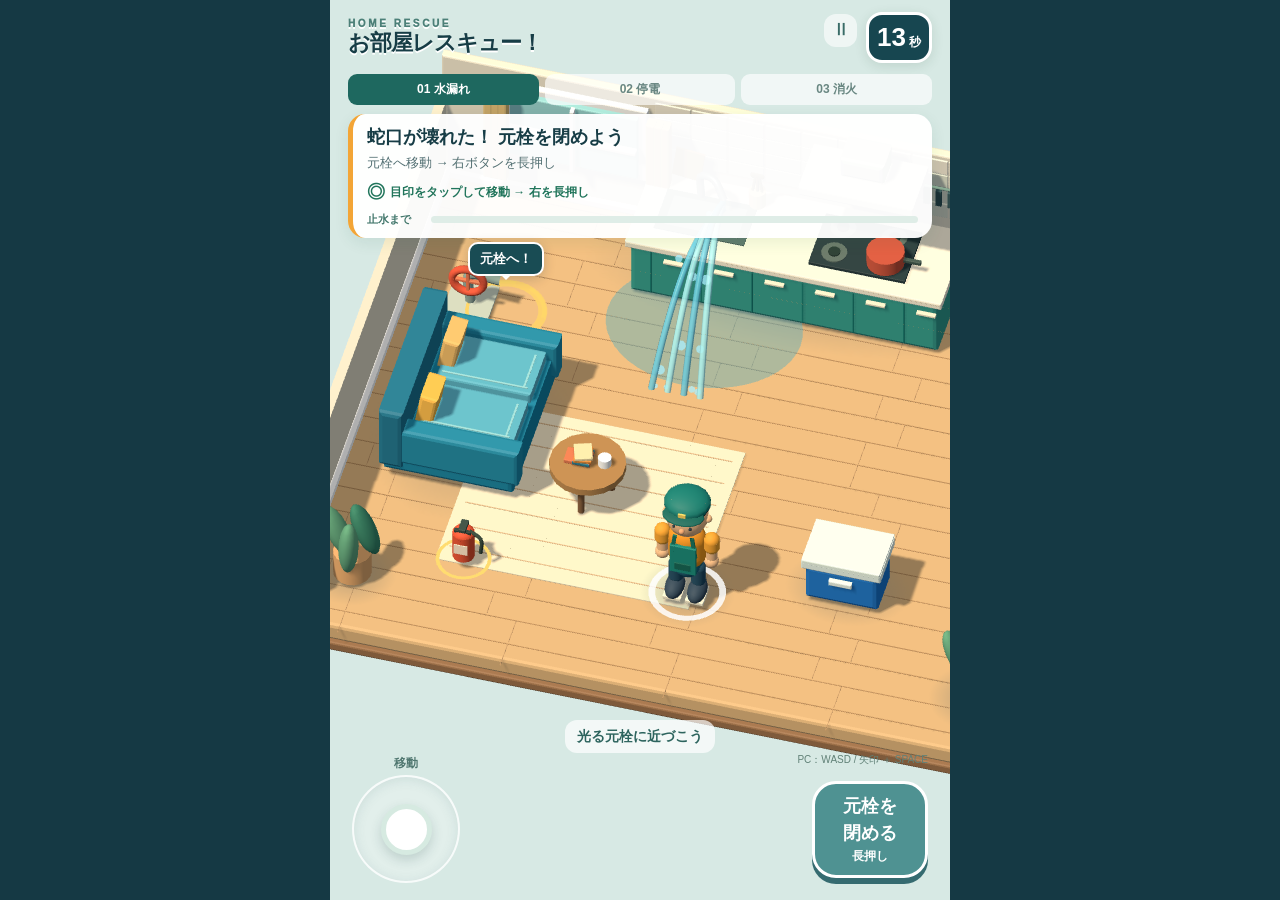
==== game.html @ 7a74c9ae "Rebuild home rescue playable as a product landing page with opt-in game" ====
<!doctype html><html lang="ja"><head><meta charset="utf-8"><meta name="viewport" content="width=device-width,initial-scale=1,viewport-fit=cover"><title>お部屋レスキュー！｜3D Playable</title><style>
*{box-sizing:border-box;-webkit-tap-highlight-color:transparent}html,body{margin:0;width:100%;height:100%;overflow:hidden;overscroll-behavior:none;background:#153944;font-family:"Hiragino Kaku Gothic ProN",Meiryo,sans-serif;color:#173d46}button,a{font:inherit}button{cursor:pointer}#app{position:relative;width:100%;max-width:620px;height:100%;height:100dvh;margin:auto;overflow:hidden;background:#d7e9e4;touch-action:none;user-select:none;-webkit-user-select:none;-webkit-touch-callout:none}canvas{width:100%;height:100%;display:block}#hud{position:absolute;top:max(12px,env(safe-area-inset-top));left:18px;right:18px;pointer-events:none}.top{display:flex;justify-content:space-between;align-items:center}.logo{font-size:22px;font-weight:1000;letter-spacing:-1px;line-height:1.2;text-shadow:0 2px #fff}.logo small{display:block;font-size:10px;letter-spacing:2.6px;color:#4c8078}.time{background:#174650;color:white;border:3px solid white;border-radius:16px;min-width:64px;display:flex;align-items:baseline;justify-content:center;padding:7px 8px;box-shadow:0 3px 12px #23452c20;font-size:12px;font-weight:bold}.time b{font-size:26px;margin-right:3px}.time.urgent{background:#d65038;animation:beat .5s infinite alternate}.steps{display:flex;gap:6px;margin-top:11px}.step{flex:1;background:#ffffffa6;border-radius:9px;padding:7px 0;font-size:12px;font-weight:800;text-align:center;color:#698782}.step.active{background:#1e685f;color:#fff}.step.done{background:#9edcbf;color:#145d46}#mission{margin-top:9px;background:#fffffff5;border-radius:17px;padding:11px 14px;box-shadow:0 5px 15px #1a594017;border-left:5px solid #f3a536}#goal{font-size:18px;font-weight:900;line-height:1.4}#detail{font-size:13px;color:#526f72;line-height:1.6;margin-top:3px}.meterline{display:flex;align-items:center;gap:8px;margin-top:6px}.meterline span{font-size:11px;min-width:56px;color:#42776b;font-weight:700}#progress{height:7px;background:#dfede7;flex:1;border-radius:10px;overflow:hidden}#progress i{display:block;width:0;height:100%;background:#46ac80;border-radius:10px}.targetLabel{position:absolute;pointer-events:auto;cursor:pointer;transform:translate(-50%,-100%);border-radius:10px;border:2px solid white;background:#194c54;color:white;font-size:13px;font-weight:bold;padding:6px 10px;box-shadow:0 3px 12px #132c4035;white-space:nowrap}.targetLabel:after{content:'';position:absolute;left:calc(50% - 5px);bottom:-11px;border:5px solid transparent;border-top-color:#fff}#controls{position:absolute;bottom:max(17px,env(safe-area-inset-bottom));left:22px;right:22px;display:flex;align-items:center;justify-content:space-between;gap:15px}#stick{width:108px;height:108px;flex:none;border:2px solid #ffffffbb;border-radius:50%;background:#ffffff45;position:relative;box-shadow:inset 0 2px 12px #49757325;touch-action:none}#stick:before{content:'移動';position:absolute;top:-22px;width:100%;font-size:12px;text-align:center;font-weight:bold;color:#507770}#knob{width:51px;height:51px;border-radius:50%;background:#fff;border:5px solid #d6eae1;box-shadow:0 5px 12px #254a4430;position:absolute;left:calc(50% - 25.5px);top:calc(50% - 25.5px);pointer-events:none}#action{height:97px;width:116px;border-radius:24px;border:3px solid white;background:#ec9637;box-shadow:0 6px 0 #b76c28,0 8px 15px #49736730;color:white;font-weight:900;font-size:18px;line-height:1.5;touch-action:none}#action small{display:block;font-size:12px;font-weight:700}#action.ready{animation:ready 1s infinite alternate}#action.held{background:#cf731e;transform:translateY(4px);box-shadow:0 2px 0 #a75519}#action.waiting{background:#8aa89e;box-shadow:0 6px 0 #68847c;animation:none}#hint{position:absolute;bottom:147px;left:50%;transform:translateX(-50%);white-space:nowrap;font-size:14px;font-weight:800;color:#2d645e;text-align:center;padding:6px 12px;border-radius:12px;background:#ffffffb0;pointer-events:none}#pause{position:absolute;top:max(14px,env(safe-area-inset-top));right:93px;border:0;border-radius:12px;background:#ffffff99;width:33px;height:33px;color:#396c67;font-weight:bold;font-size:16px}#intro{position:absolute;inset:0;background:linear-gradient(#e6f1e560,#e6f1e570);display:flex;align-items:center;justify-content:center;pointer-events:none;z-index:4}#intro .card{padding:25px 24px 20px;max-width:370px;width:calc(100% - 44px);border:3px solid white;border-radius:30px;background:#fffffff0;box-shadow:0 16px 50px #28513c35;text-align:center}.eyebrow{font-size:11px;letter-spacing:2px;font-weight:900;color:#548c7b}h1{font-size:39px;letter-spacing:-2px;line-height:1.25;color:#195d5a;margin:8px 0 15px;text-shadow:2px 3px #d4eadb}h1 em{font-style:normal;color:#e39033}.introText{font-size:16px;line-height:1.8;margin:0}.count{display:inline-grid;place-content:center;font-size:26px;font-weight:900;background:#e8a241;border:3px solid #ffe7b0;border-radius:50%;width:51px;height:51px;color:white;margin:15px 0 6px}#intro small{display:block;font-size:12px;color:#6b817b}.flash{position:absolute;inset:0;background:#fff;opacity:0;pointer-events:none;z-index:2}#toast{position:absolute;left:50%;top:48%;transform:translate(-50%,-50%);background:white;color:#207459;border:2px solid #d1ecdf;font-size:20px;font-weight:900;white-space:nowrap;border-radius:17px;padding:12px 20px;box-shadow:0 8px 30px #214b3d33;opacity:0;pointer-events:none;z-index:3}#resolved{position:absolute;inset:0;display:none;align-items:center;justify-content:center;pointer-events:none;z-index:3}#resolved .panel{background:#fffffff2;box-shadow:0 12px 40px #153d4430;border-radius:24px;text-align:center;padding:20px 25px;width:calc(100% - 52px);max-width:390px}#resolved b{display:block;font-size:28px;color:#23835f}#resolved p{font-size:16px;margin:8px 0 0;line-height:1.8;color:#536971}.stamp{display:inline-grid;place-content:center;width:48px;height:48px;border-radius:50%;background:#d4f0de;color:#23835f;font-size:30px;font-weight:900;margin-bottom:7px}#end{position:absolute;inset:0;background:#e7f0e8ed;backdrop-filter:blur(5px);z-index:6;display:none;align-items:center;justify-content:center;flex-direction:column;padding:22px;gap:11px;text-align:center}#end h2{font-size:clamp(25px,7vw,34px);margin:0;line-height:1.45;letter-spacing:-1px}#result{font-size:14px;color:#397660;font-weight:bold}.damageRow{display:flex;gap:6px;width:100%;max-width:410px}.damageRow span{flex:1;background:#ffffffaf;border-radius:12px;padding:9px 3px;font-size:12px;line-height:1.7;color:#60665c}.damageRow b{font-size:14px;display:block;color:#465c55}.product{background:#fff;border-radius:24px;padding:18px;width:100%;max-width:410px;box-shadow:0 8px 24px #1c544714}.name{font-weight:900;font-size:21px}.price{font-size:14px;margin:7px 0 12px}.price strong{font-size:33px;letter-spacing:-1px;color:#287a57}.primary{display:block;width:100%;text-decoration:none;color:white;background:#e99230;border:0;border-radius:13px;padding:14px 5px;font-size:17px;font-weight:900;box-shadow:0 5px 0 #be6c21}.fine{font-size:11px;line-height:1.65;margin:0;color:#5e746e;max-width:410px}.secondary{border:0;background:none;color:#496f66;font-size:14px;text-decoration:underline;padding:9px}#pauseLayer{display:none;position:absolute;inset:0;z-index:9;background:#173f4888;align-items:center;justify-content:center}#resume{width:240px}#error{display:none;position:absolute;inset:0;background:white;padding:70px 25px;z-index:20;text-align:center}#caption{position:absolute;bottom:133px;right:22px;font-size:10px;color:#618177;pointer-events:none} @keyframes ready{to{box-shadow:0 6px 0 #b76c28,0 0 0 7px #f4b94b35}}@keyframes beat{to{transform:scale(1.04)}}@media(max-height:680px){#hud{top:9px;left:14px;right:14px}.logo{font-size:19px}.time{padding:4px 7px}.time b{font-size:23px}.steps{margin-top:7px}.step{padding:5px 0}#mission{margin-top:6px;padding:8px 10px}#goal{font-size:16px}#detail{font-size:12px}#controls{bottom:12px;left:18px;right:18px}#stick{width:85px;height:85px}#action{height:82px;width:104px;font-size:16px}#hint{bottom:113px;font-size:12px}#caption{display:none}#end{gap:7px;padding:15px}.product{padding:13px}#end h2{font-size:25px}.damageRow span{padding:5px 2px}.damageRow b{font-size:12px;white-space:nowrap}.price{margin:3px 0 9px}.fine{font-size:10px}.secondary{padding:6px}}

/* Compact end card using the official LP's original first-view assets. */
#end{padding:clamp(12px,2.2vh,22px) 18px;gap:8px;background:linear-gradient(155deg,#e8f3e9f7,#fff9edfa);backdrop-filter:blur(8px)}
#end #result{font-size:12px;letter-spacing:.05em;color:#4e7866}
#end h2{font-size:clamp(25px,3.6vh,32px);line-height:1.32;margin:0;color:#1f5448}
.ctaBridge{font-size:13px;line-height:1.6;color:#58726b;margin:0}
.offerCard{width:100%;max-width:400px;background:white;border:1px solid #eadfc8;border-radius:23px;padding:14px 15px 10px;box-shadow:0 8px 28px #396c4715}
.fvArtwork{display:flex;align-items:center;flex-direction:column;gap:5px;width:100%;background:#fffdf6;border-radius:12px;padding:8px 0 3px}
.fvArtwork img{display:block;object-fit:contain;flex-shrink:0;width:100%;height:auto}
.fvArtwork .fvTitle{max-height:clamp(78px,14vh,118px)}
.fvArtwork .fvPrice{max-height:clamp(122px,24vh,203px)}
.offerBenefits{display:flex;justify-content:center;gap:0;padding:10px 0;font-size:12px;color:#537b66;line-height:1.6}
.offerBenefits span{width:50%;text-align:center;white-space:nowrap}
.offerBenefits span+span{border-left:1px solid #dce7d9}
.offerBenefits strong{display:block;font-size:15px;color:#237248;font-weight:900}
#end #cta{background:#008c43;box-shadow:0 5px 0 #006e35;border-radius:12px;font-size:16px;padding:14px 3px;white-space:nowrap}
#end #cta span{font-size:22px;line-height:0;vertical-align:-1px;margin-left:4px}
.offerAfter{font-size:11px;color:#67816f;margin:10px 0 0}
#end .fine{font-size:10px;line-height:1.55;max-width:400px;text-align:left;margin:0}
#end #replay{font-size:13px;padding:6px 12px;flex-shrink:0}
@media(max-height:680px){#end{gap:5px;padding:10px 14px}#end h2{font-size:24px}.ctaBridge{font-size:12px;line-height:1.5}.offerCard{padding:8px 11px 7px;border-radius:18px}.fvArtwork{padding:3px 0;gap:2px}#end #result{display:none}.fvArtwork .fvTitle{max-height:85px}.fvArtwork .fvPrice{max-height:134px}.offerBenefits{padding:6px 0}.offerBenefits strong{font-size:13px}#end #cta{padding:12px 2px;font-size:15px}.offerAfter{margin-top:8px;font-size:10px}#end #replay{padding:4px 10px}#end .fine{font-size:10px;line-height:1.4}}

/* Playable usability refinement */
#operationGuide{display:flex;align-items:center;gap:5px;margin-top:5px;font-size:12px;font-weight:800;color:#21755b;line-height:1.5}
.guideIcon{display:inline-block;font-size:18px;animation:guideTap 1.1s ease-in-out infinite}
@keyframes guideTap{50%{transform:translateY(3px) scale(.86)}}
#mission[data-stage="1"] #operationGuide{color:#257198}
#toast{top:55px;transform:translateX(-50%);font-size:14px;padding:7px 12px;max-width:calc(100% - 24px);white-space:normal;text-align:center;box-shadow:0 3px 12px #214b3d25}
#hint{max-width:calc(100% - 20px);white-space:normal;width:max-content;line-height:1.5}
#hint.outOfRange{background:#fff0d7;color:#9b4d15;border:2px solid #eaa347}
#hint.hitting{background:#daf7e5;color:#167340;border:2px solid #43bd79}
#action.waiting{background:#4f9292;box-shadow:0 6px 0 #356b70;color:#fff}
#end .fine{font-size:12px;line-height:1.45}
#end #replay{font-size:14px;min-height:36px;padding:7px 12px}
.readablePrice{display:none;color:#167942;padding:5px 0;line-height:1.3}
.readablePrice span{display:block;font-size:12px}.readablePrice strong{display:block;font-size:34px;font-weight:900}.readablePrice small{font-size:18px}
#rotateNotice{display:none;position:absolute;inset:0;z-index:30;background:#edf5ec;flex-direction:column;align-items:center;justify-content:center;gap:12px;text-align:center;padding:20px}
#rotateNotice>span{font-size:48px;color:#228364}#rotateNotice b{font-size:21px}#rotateNotice p{font-size:14px;line-height:1.8;margin:0}
@media(max-height:740px){#end{gap:5px;padding:10px 14px}#end h2{font-size:24px}#end #result{display:none}.fvArtwork .fvPrice{display:none}.readablePrice{display:block}.fvArtwork .fvTitle{max-height:85px}.fvArtwork{padding:0}.offerCard{padding:8px 11px}.offerBenefits{padding:5px 0}.offerAfter{margin-top:8px}#end .fine{font-size:12px;line-height:1.4}}
@media(max-height:600px){#end{gap:4px}#end h2{font-size:22px}.fvArtwork .fvTitle{max-height:66px}.ctaBridge{font-size:12px}.readablePrice{padding:2px 0}.readablePrice strong{font-size:30px}.offerAfter{display:none}#end #replay{min-height:32px;padding:4px 10px}#operationGuide{font-size:11px;margin-top:3px}.guideIcon{font-size:15px}#toast{top:49px}}
</style></head><body><main id="app"><canvas id="scene" aria-label="3Dお部屋レスキューゲーム"></canvas><div id="hud"><div class="top"><div class="logo"><small>HOME RESCUE</small>お部屋レスキュー！</div><div id="timer" class="time"><b id="clock">14</b>秒</div></div><div class="steps"><div class="step active">01 水漏れ</div><div class="step">02 停電</div><div class="step">03 消火</div></div><div id="mission"><div id="goal">蛇口が壊れた！ 元栓を閉めよう</div><div id="detail">光る目印へ移動 → 右ボタンを長押し</div><div id="operationGuide"><span class="guideIcon" aria-hidden="true">◎</span><span id="guideText">目印をタップして移動 → 右を長押し</span></div><div class="meterline"><span id="meterLabel">止水まで</span><div id="progress"><i></i></div></div></div></div><button id="pause" aria-label="一時停止">Ⅱ</button><div class="targetLabel" id="targetLabel">元栓へ！</div><div id="hint">左で移動 ・ 右でアクション</div><div id="controls"><div id="stick" role="application" aria-label="移動スティック"><div id="knob"></div></div><button id="action" aria-label="アクションを長押し"><span id="actionText">元栓を<br>閉める</span><small id="actionSub">長押し</small></button></div><div id="caption">PC：WASD / 矢印 ＋ SPACE</div><div id="intro"><div class="card"><div class="eyebrow">そのトラブル、止められる？</div><h1>お部屋<br><em>レスキュー！</em></h1><p class="introText"><b>左で移動、右でアクション。</b><br>水漏れ・停電・火災を解決！</p><div class="count" id="countdown">3</div><small>自動でスタートします</small></div></div><div class="flash" id="flash"></div><div id="toast" role="status"></div><div id="resolved"><div class="panel"><div class="stamp" id="stamp">✓</div><b id="resolveTitle">水が止まった！</b><p id="resolveDetail">でも、床は水びたし…</p></div></div><div id="end"><div id="result">3つのトラブルを体験！</div><h2>もしものあとも、<br>いつもの暮らしへ。</h2><p class="ctaBridge">トラブルは止めても、損害は残る。<br>家財や賠償への備えを、今のうちに。</p><div class="offerCard"><div class="fvArtwork"><img class="fvTitle" src="[data-uri]" alt="セブン-イレブンオリジナル商品 賃貸ライフの賢い選択 自分サイズの家財保険" width="750" height="304"><img class="fvPrice" src="[data-uri]" alt="保険期間2年で7,000円から。1日あたり約9.6円から。必要な補償額に合わせて選ぶ、自分サイズの家財保険" width="750" height="536"></div><div class="readablePrice"><span>保険期間2年で</span><strong>7,000<small>円〜</small></strong><span>1日あたり約9.6円〜</span></div><div class="offerBenefits"><span>WEBで<strong>最短3分</strong></span><span>補償額を<strong>自分で選べる</strong></span></div><a class="primary" id="cta" href="https://www.7-insurance.jp/lp/sej_mysizekazai/" target="_blank" rel="noopener">保険料・補償内容を確認する <span aria-hidden="true">›</span></a><p class="offerAfter">賃貸住宅にお住まいの方へ</p></div><p class="fine">ゲームは演出です。実際の事故時は身の安全を最優先に。描写した損害すべてが補償されるものではありません。補償条件・限度額等はリンク先の重要事項説明書・約款をご確認ください。</p><button class="secondary" id="replay">もう一度プレイ</button></div><div id="pauseLayer"><button id="resume" class="primary">ゲームに戻る</button></div><div id="rotateNotice" role="status"><span aria-hidden="true">↻</span><b>スマホを縦にして遊ぼう</b><p>縦に戻すと続きから再開します。<br>残り時間は減りません。</p></div><div id="error">3D表示を開始できませんでした。<br>WebGL対応ブラウザで開いてください。</div></main>
<!--
Three.js - MIT License
Copyright 2010-2023 Three.js Authors

Permission is hereby granted, free of charge, to any person obtaining a copy
of this software and associated documentation files (the Software), to deal
in the Software without restriction, including without limitation the rights
to use, copy, modify, merge, publish, distribute, sublicense, and/or sell
copies of the Software, and to permit persons to whom the Software is
furnished to do so, subject to the following conditions:

The above copyright notice and this permission notice shall be included in
all copies or substantial portions of the Software.

THE SOFTWARE IS PROVIDED AS IS, WITHOUT WARRANTY OF ANY KIND, EXPRESS OR
IMPLIED, INCLUDING BUT NOT LIMITED TO THE WARRANTIES OF MERCHANTABILITY,
FITNESS FOR A PARTICULAR PURPOSE AND NONINFRINGEMENT. IN NO EVENT SHALL THE
AUTHORS OR COPYRIGHT HOLDERS BE LIABLE FOR ANY CLAIM, DAMAGES OR OTHER
LIABILITY, WHETHER IN AN ACTION OF CONTRACT, TORT OR OTHERWISE, ARISING FROM,
OUT OF OR IN CONNECTION WITH THE SOFTWARE OR THE USE OR OTHER DEALINGS IN
THE SOFTWARE.
-->
<script>console.warn('Scripts "build/three.js" and "build/three.min.js" are deprecated with r150+, and will be removed with r160. Please use ES Modules or alternatives: https://threejs.org/docs/index.html#manual/en/introduction/Installation'),
/**
 * @license
 * Copyright 2010-2023 Three.js Authors
 * SPDX-License-Identifier: MIT
 */
function(t,e){"object"==typeof exports&&"undefined"!=typeof module?e(exports):"function"==typeof define&&define.amd?define(["exports"],e):e((t="undefined"!=typeof globalThis?globalThis:t||self).THREE={})}(this,(function(t){"use strict";const e="160",n=1,i=2,r=3,s=0,a=1,o=100,l=204,c=205,h=0,u=1,d=2,p=0,m=1,f=2,g=3,_=4,v=5,x=6,y="attached",M="detached",S=300,b=301,T=302,E=303,w=304,A=306,R=1e3,C=1001,L=1002,P=1003,I=1004,U=1005,D=1006,N=1007,O=1008,F=1009,B=1012,z=1013,G=1014,H=1015,V=1016,k=1017,W=1018,X=1020,j=1023,q=1026,Y=1027,Z=1029,J=1031,K=1033,$=33776,Q=33777,tt=33778,et=33779,nt=35840,it=35841,rt=35842,st=35843,at=36196,ot=37492,lt=37496,ct=37808,ht=37809,ut=37810,dt=37811,pt=37812,mt=37813,ft=37814,gt=37815,_t=37816,vt=37817,xt=37818,yt=37819,Mt=37820,St=37821,bt=36492,Tt=36494,Et=36495,wt=36284,At=36285,Rt=36286,Ct=2300,Lt=2301,Pt=2302,It=2400,Ut=2401,Dt=2402,Nt=2500,Ot=2501,Ft=3e3,Bt=3001,zt="",Gt="srgb",Ht="srgb-linear",Vt="display-p3",kt="display-p3-linear",Wt="linear",Xt="srgb",jt="rec709",qt="p3",Yt=7680,Zt=35044,Jt="300 es",Kt=1035,$t=2e3,Qt=2001;class te{addEventListener(t,e){void 0===this._listeners&&(this._listeners={});const n=this._listeners;void 0===n[t]&&(n[t]=[]),-1===n[t].indexOf(e)&&n[t].push(e)}hasEventListener(t,e){if(void 0===this._listeners)return!1;const n=this._listeners;return void 0!==n[t]&&-1!==n[t].indexOf(e)}removeEventListener(t,e){if(void 0===this._listeners)return;const n=this._listeners[t];if(void 0!==n){const t=n.indexOf(e);-1!==t&&n.splice(t,1)}}dispatchEvent(t){if(void 0===this._listeners)return;const e=this._listeners[t.type];if(void 0!==e){t.target=this;const n=e.slice(0);for(let e=0,i=n.length;e<i;e++)n[e].call(this,t);t.target=null}}}const ee=["00","01","02","03","04","05","06","07","08","09","0a","0b","0c","0d","0e","0f","10","11","12","13","14","15","16","17","18","19","1a","1b","1c","1d","1e","1f","20","21","22","23","24","25","26","27","28","29","2a","2b","2c","2d","2e","2f","30","31","32","33","34","35","36","37","38","39","3a","3b","3c","3d","3e","3f","40","41","42","43","44","45","46","47","48","49","4a","4b","4c","4d","4e","4f","50","51","52","53","54","55","56","57","58","59","5a","5b","5c","5d","5e","5f","60","61","62","63","64","65","66","67","68","69","6a","6b","6c","6d","6e","6f","70","71","72","73","74","75","76","77","78","79","7a","7b","7c","7d","7e","7f","80","81","82","83","84","85","86","87","88","89","8a","8b","8c","8d","8e","8f","90","91","92","93","94","95","96","97","98","99","9a","9b","9c","9d","9e","9f","a0","a1","a2","a3","a4","a5","a6","a7","a8","a9","aa","ab","ac","ad","ae","af","b0","b1","b2","b3","b4","b5","b6","b7","b8","b9","ba","bb","bc","bd","be","bf","c0","c1","c2","c3","c4","c5","c6","c7","c8","c9","ca","cb","cc","cd","ce","cf","d0","d1","d2","d3","d4","d5","d6","d7","d8","d9","da","db","dc","dd","de","df","e0","e1","e2","e3","e4","e5","e6","e7","e8","e9","ea","eb","ec","ed","ee","ef","f0","f1","f2","f3","f4","f5","f6","f7","f8","f9","fa","fb","fc","fd","fe","ff"];let ne=1234567;const ie=Math.PI/180,re=180/Math.PI;function se(){const t=4294967295*Math.random()|0,e=4294967295*Math.random()|0,n=4294967295*Math.random()|0,i=4294967295*Math.random()|0;return(ee[255&t]+ee[t>>8&255]+ee[t>>16&255]+ee[t>>24&255]+"-"+ee[255&e]+ee[e>>8&255]+"-"+ee[e>>16&15|64]+ee[e>>24&255]+"-"+ee[63&n|128]+ee[n>>8&255]+"-"+ee[n>>16&255]+ee[n>>24&255]+ee[255&i]+ee[i>>8&255]+ee[i>>16&255]+ee[i>>24&255]).toLowerCase()}function ae(t,e,n){return Math.max(e,Math.min(n,t))}function oe(t,e){return(t%e+e)%e}function le(t,e,n){return(1-n)*t+n*e}function ce(t){return 0==(t&t-1)&&0!==t}function he(t){return Math.pow(2,Math.floor(Math.log(t)/Math.LN2))}function ue(t,e){switch(e.constructor){case Float32Array:return t;case Uint32Array:return t/4294967295;case Uint16Array:return t/65535;case Uint8Array:return t/255;case Int32Array:return Math.max(t/2147483647,-1);case Int16Array:return Math.max(t/32767,-1);case Int8Array:return Math.max(t/127,-1);default:throw new Error("Invalid component type.")}}function de(t,e){switch(e.constructor){case Float32Array:return t;case Uint32Array:return Math.round(4294967295*t);case Uint16Array:return Math.round(65535*t);case Uint8Array:return Math.round(255*t);case Int32Array:return Math.round(2147483647*t);case Int16Array:return Math.round(32767*t);case Int8Array:return Math.round(127*t);default:throw new Error("Invalid component type.")}}const pe={DEG2RAD:ie,RAD2DEG:re,generateUUID:se,clamp:ae,euclideanModulo:oe,mapLinear:function(t,e,n,i,r){return i+(t-e)*(r-i)/(n-e)},inverseLerp:function(t,e,n){return t!==e?(n-t)/(e-t):0},lerp:le,damp:function(t,e,n,i){return le(t,e,1-Math.exp(-n*i))},pingpong:function(t,e=1){return e-Math.abs(oe(t,2*e)-e)},smoothstep:function(t,e,n){return t<=e?0:t>=n?1:(t=(t-e)/(n-e))*t*(3-2*t)},smootherstep:function(t,e,n){return t<=e?0:t>=n?1:(t=(t-e)/(n-e))*t*t*(t*(6*t-15)+10)},randInt:function(t,e){return t+Math.floor(Math.random()*(e-t+1))},randFloat:function(t,e){return t+Math.random()*(e-t)},randFloatSpread:function(t){return t*(.5-Math.random())},seededRandom:function(t){void 0!==t&&(ne=t);let e=ne+=1831565813;return e=Math.imul(e^e>>>15,1|e),e^=e+Math.imul(e^e>>>7,61|e),((e^e>>>14)>>>0)/4294967296},degToRad:function(t){return t*ie},radToDeg:function(t){return t*re},isPowerOfTwo:ce,ceilPowerOfTwo:function(t){return Math.pow(2,Math.ceil(Math.log(t)/Math.LN2))},floorPowerOfTwo:he,setQuaternionFromProperEuler:function(t,e,n,i,r){const s=Math.cos,a=Math.sin,o=s(n/2),l=a(n/2),c=s((e+i)/2),h=a((e+i)/2),u=s((e-i)/2),d=a((e-i)/2),p=s((i-e)/2),m=a((i-e)/2);switch(r){case"XYX":t.set(o*h,l*u,l*d,o*c);break;case"YZY":t.set(l*d,o*h,l*u,o*c);break;case"ZXZ":t.set(l*u,l*d,o*h,o*c);break;case"XZX":t.set(o*h,l*m,l*p,o*c);break;case"YXY":t.set(l*p,o*h,l*m,o*c);break;case"ZYZ":t.set(l*m,l*p,o*h,o*c);break;default:console.warn("THREE.MathUtils: .setQuaternionFromProperEuler() encountered an unknown order: "+r)}},normalize:de,denormalize:ue};class me{constructor(t=0,e=0){me.prototype.isVector2=!0,this.x=t,this.y=e}get width(){return this.x}set width(t){this.x=t}get height(){return this.y}set height(t){this.y=t}set(t,e){return this.x=t,this.y=e,this}setScalar(t){return this.x=t,this.y=t,this}setX(t){return this.x=t,this}setY(t){return this.y=t,this}setComponent(t,e){switch(t){case 0:this.x=e;break;case 1:this.y=e;break;default:throw new Error("index is out of range: "+t)}return this}getComponent(t){switch(t){case 0:return this.x;case 1:return this.y;default:throw new Error("index is out of range: "+t)}}clone(){return new this.constructor(this.x,this.y)}copy(t){return this.x=t.x,this.y=t.y,this}add(t){return this.x+=t.x,this.y+=t.y,this}addScalar(t){return this.x+=t,this.y+=t,this}addVectors(t,e){return this.x=t.x+e.x,this.y=t.y+e.y,this}addScaledVector(t,e){return this.x+=t.x*e,this.y+=t.y*e,this}sub(t){return this.x-=t.x,this.y-=t.y,this}subScalar(t){return this.x-=t,this.y-=t,this}subVectors(t,e){return this.x=t.x-e.x,this.y=t.y-e.y,this}multiply(t){return this.x*=t.x,this.y*=t.y,this}multiplyScalar(t){return this.x*=t,this.y*=t,this}divide(t){return this.x/=t.x,this.y/=t.y,this}divideScalar(t){return this.multiplyScalar(1/t)}applyMatrix3(t){const e=this.x,n=this.y,i=t.elements;return this.x=i[0]*e+i[3]*n+i[6],this.y=i[1]*e+i[4]*n+i[7],this}min(t){return this.x=Math.min(this.x,t.x),this.y=Math.min(this.y,t.y),this}max(t){return this.x=Math.max(this.x,t.x),this.y=Math.max(this.y,t.y),this}clamp(t,e){return this.x=Math.max(t.x,Math.min(e.x,this.x)),this.y=Math.max(t.y,Math.min(e.y,this.y)),this}clampScalar(t,e){return this.x=Math.max(t,Math.min(e,this.x)),this.y=Math.max(t,Math.min(e,this.y)),this}clampLength(t,e){const n=this.length();return this.divideScalar(n||1).multiplyScalar(Math.max(t,Math.min(e,n)))}floor(){return this.x=Math.floor(this.x),this.y=Math.floor(this.y),this}ceil(){return this.x=Math.ceil(this.x),this.y=Math.ceil(this.y),this}round(){return this.x=Math.round(this.x),this.y=Math.round(this.y),this}roundToZero(){return this.x=Math.trunc(this.x),this.y=Math.trunc(this.y),this}negate(){return this.x=-this.x,this.y=-this.y,this}dot(t){return this.x*t.x+this.y*t.y}cross(t){return this.x*t.y-this.y*t.x}lengthSq(){return this.x*this.x+this.y*this.y}length(){return Math.sqrt(this.x*this.x+this.y*this.y)}manhattanLength(){return Math.abs(this.x)+Math.abs(this.y)}normalize(){return this.divideScalar(this.length()||1)}angle(){return Math.atan2(-this.y,-this.x)+Math.PI}angleTo(t){const e=Math.sqrt(this.lengthSq()*t.lengthSq());if(0===e)return Math.PI/2;const n=this.dot(t)/e;return Math.acos(ae(n,-1,1))}distanceTo(t){return Math.sqrt(this.distanceToSquared(t))}distanceToSquared(t){const e=this.x-t.x,n=this.y-t.y;return e*e+n*n}manhattanDistanceTo(t){return Math.abs(this.x-t.x)+Math.abs(this.y-t.y)}setLength(t){return this.normalize().multiplyScalar(t)}lerp(t,e){return this.x+=(t.x-this.x)*e,this.y+=(t.y-this.y)*e,this}lerpVectors(t,e,n){return this.x=t.x+(e.x-t.x)*n,this.y=t.y+(e.y-t.y)*n,this}equals(t){return t.x===this.x&&t.y===this.y}fromArray(t,e=0){return this.x=t[e],this.y=t[e+1],this}toArray(t=[],e=0){return t[e]=this.x,t[e+1]=this.y,t}fromBufferAttribute(t,e){return this.x=t.getX(e),this.y=t.getY(e),this}rotateAround(t,e){const n=Math.cos(e),i=Math.sin(e),r=this.x-t.x,s=this.y-t.y;return this.x=r*n-s*i+t.x,this.y=r*i+s*n+t.y,this}random(){return this.x=Math.random(),this.y=Math.random(),this}*[Symbol.iterator](){yield this.x,yield this.y}}class fe{constructor(t,e,n,i,r,s,a,o,l){fe.prototype.isMatrix3=!0,this.elements=[1,0,0,0,1,0,0,0,1],void 0!==t&&this.set(t,e,n,i,r,s,a,o,l)}set(t,e,n,i,r,s,a,o,l){const c=this.elements;return c[0]=t,c[1]=i,c[2]=a,c[3]=e,c[4]=r,c[5]=o,c[6]=n,c[7]=s,c[8]=l,this}identity(){return this.set(1,0,0,0,1,0,0,0,1),this}copy(t){const e=this.elements,n=t.elements;return e[0]=n[0],e[1]=n[1],e[2]=n[2],e[3]=n[3],e[4]=n[4],e[5]=n[5],e[6]=n[6],e[7]=n[7],e[8]=n[8],this}extractBasis(t,e,n){return t.setFromMatrix3Column(this,0),e.setFromMatrix3Column(this,1),n.setFromMatrix3Column(this,2),this}setFromMatrix4(t){const e=t.elements;return this.set(e[0],e[4],e[8],e[1],e[5],e[9],e[2],e[6],e[10]),this}multiply(t){return this.multiplyMatrices(this,t)}premultiply(t){return this.multiplyMatrices(t,this)}multiplyMatrices(t,e){const n=t.elements,i=e.elements,r=this.elements,s=n[0],a=n[3],o=n[6],l=n[1],c=n[4],h=n[7],u=n[2],d=n[5],p=n[8],m=i[0],f=i[3],g=i[6],_=i[1],v=i[4],x=i[7],y=i[2],M=i[5],S=i[8];return r[0]=s*m+a*_+o*y,r[3]=s*f+a*v+o*M,r[6]=s*g+a*x+o*S,r[1]=l*m+c*_+h*y,r[4]=l*f+c*v+h*M,r[7]=l*g+c*x+h*S,r[2]=u*m+d*_+p*y,r[5]=u*f+d*v+p*M,r[8]=u*g+d*x+p*S,this}multiplyScalar(t){const e=this.elements;return e[0]*=t,e[3]*=t,e[6]*=t,e[1]*=t,e[4]*=t,e[7]*=t,e[2]*=t,e[5]*=t,e[8]*=t,this}determinant(){const t=this.elements,e=t[0],n=t[1],i=t[2],r=t[3],s=t[4],a=t[5],o=t[6],l=t[7],c=t[8];return e*s*c-e*a*l-n*r*c+n*a*o+i*r*l-i*s*o}invert(){const t=this.elements,e=t[0],n=t[1],i=t[2],r=t[3],s=t[4],a=t[5],o=t[6],l=t[7],c=t[8],h=c*s-a*l,u=a*o-c*r,d=l*r-s*o,p=e*h+n*u+i*d;if(0===p)return this.set(0,0,0,0,0,0,0,0,0);const m=1/p;return t[0]=h*m,t[1]=(i*l-c*n)*m,t[2]=(a*n-i*s)*m,t[3]=u*m,t[4]=(c*e-i*o)*m,t[5]=(i*r-a*e)*m,t[6]=d*m,t[7]=(n*o-l*e)*m,t[8]=(s*e-n*r)*m,this}transpose(){let t;const e=this.elements;return t=e[1],e[1]=e[3],e[3]=t,t=e[2],e[2]=e[6],e[6]=t,t=e[5],e[5]=e[7],e[7]=t,this}getNormalMatrix(t){return this.setFromMatrix4(t).invert().transpose()}transposeIntoArray(t){const e=this.elements;return t[0]=e[0],t[1]=e[3],t[2]=e[6],t[3]=e[1],t[4]=e[4],t[5]=e[7],t[6]=e[2],t[7]=e[5],t[8]=e[8],this}setUvTransform(t,e,n,i,r,s,a){const o=Math.cos(r),l=Math.sin(r);return this.set(n*o,n*l,-n*(o*s+l*a)+s+t,-i*l,i*o,-i*(-l*s+o*a)+a+e,0,0,1),this}scale(t,e){return this.premultiply(ge.makeScale(t,e)),this}rotate(t){return this.premultiply(ge.makeRotation(-t)),this}translate(t,e){return this.premultiply(ge.makeTranslation(t,e)),this}makeTranslation(t,e){return t.isVector2?this.set(1,0,t.x,0,1,t.y,0,0,1):this.set(1,0,t,0,1,e,0,0,1),this}makeRotation(t){const e=Math.cos(t),n=Math.sin(t);return this.set(e,-n,0,n,e,0,0,0,1),this}makeScale(t,e){return this.set(t,0,0,0,e,0,0,0,1),this}equals(t){const e=this.elements,n=t.elements;for(let t=0;t<9;t++)if(e[t]!==n[t])return!1;return!0}fromArray(t,e=0){for(let n=0;n<9;n++)this.elements[n]=t[n+e];return this}toArray(t=[],e=0){const n=this.elements;return t[e]=n[0],t[e+1]=n[1],t[e+2]=n[2],t[e+3]=n[3],t[e+4]=n[4],t[e+5]=n[5],t[e+6]=n[6],t[e+7]=n[7],t[e+8]=n[8],t}clone(){return(new this.constructor).fromArray(this.elements)}}const ge=new fe;function _e(t){for(let e=t.length-1;e>=0;--e)if(t[e]>=65535)return!0;return!1}const ve={Int8Array:Int8Array,Uint8Array:Uint8Array,Uint8ClampedArray:Uint8ClampedArray,Int16Array:Int16Array,Uint16Array:Uint16Array,Int32Array:Int32Array,Uint32Array:Uint32Array,Float32Array:Float32Array,Float64Array:Float64Array};function xe(t,e){return new ve[t](e)}function ye(t){return document.createElementNS("http://www.w3.org/1999/xhtml",t)}function Me(){const t=ye("canvas");return t.style.display="block",t}const Se={};function be(t){t in Se||(Se[t]=!0,console.warn(t))}const Te=(new fe).set(.8224621,.177538,0,.0331941,.9668058,0,.0170827,.0723974,.9105199),Ee=(new fe).set(1.2249401,-.2249404,0,-.0420569,1.0420571,0,-.0196376,-.0786361,1.0982735),we={[Ht]:{transfer:Wt,primaries:jt,toReference:t=>t,fromReference:t=>t},[Gt]:{transfer:Xt,primaries:jt,toReference:t=>t.convertSRGBToLinear(),fromReference:t=>t.convertLinearToSRGB()},[kt]:{transfer:Wt,primaries:qt,toReference:t=>t.applyMatrix3(Ee),fromReference:t=>t.applyMatrix3(Te)},[Vt]:{transfer:Xt,primaries:qt,toReference:t=>t.convertSRGBToLinear().applyMatrix3(Ee),fromReference:t=>t.applyMatrix3(Te).convertLinearToSRGB()}},Ae=new Set([Ht,kt]),Re={enabled:!0,_workingColorSpace:Ht,get workingColorSpace(){return this._workingColorSpace},set workingColorSpace(t){if(!Ae.has(t))throw new Error(`Unsupported working color space, "${t}".`);this._workingColorSpace=t},convert:function(t,e,n){if(!1===this.enabled||e===n||!e||!n)return t;const i=we[e].toReference;return(0,we[n].fromReference)(i(t))},fromWorkingColorSpace:function(t,e){return this.convert(t,this._workingColorSpace,e)},toWorkingColorSpace:function(t,e){return this.convert(t,e,this._workingColorSpace)},getPrimaries:function(t){return we[t].primaries},getTransfer:function(t){return t===zt?Wt:we[t].transfer}};function Ce(t){return t<.04045?.0773993808*t:Math.pow(.9478672986*t+.0521327014,2.4)}function Le(t){return t<.0031308?12.92*t:1.055*Math.pow(t,.41666)-.055}let Pe;class Ie{static getDataURL(t){if(/^data:/i.test(t.src))return t.src;if("undefined"==typeof HTMLCanvasElement)return t.src;let e;if(t instanceof HTMLCanvasElement)e=t;else{void 0===Pe&&(Pe=ye("canvas")),Pe.width=t.width,Pe.height=t.height;const n=Pe.getContext("2d");t instanceof ImageData?n.putImageData(t,0,0):n.drawImage(t,0,0,t.width,t.height),e=Pe}return e.width>2048||e.height>2048?(console.warn("THREE.ImageUtils.getDataURL: Image converted to jpg for performance reasons",t),e.toDataURL("image/jpeg",.6)):e.toDataURL("image/png")}static sRGBToLinear(t){if("undefined"!=typeof HTMLImageElement&&t instanceof HTMLImageElement||"undefined"!=typeof HTMLCanvasElement&&t instanceof HTMLCanvasElement||"undefined"!=typeof ImageBitmap&&t instanceof ImageBitmap){const e=ye("canvas");e.width=t.width,e.height=t.height;const n=e.getContext("2d");n.drawImage(t,0,0,t.width,t.height);const i=n.getImageData(0,0,t.width,t.height),r=i.data;for(let t=0;t<r.length;t++)r[t]=255*Ce(r[t]/255);return n.putImageData(i,0,0),e}if(t.data){const e=t.data.slice(0);for(let t=0;t<e.length;t++)e instanceof Uint8Array||e instanceof Uint8ClampedArray?e[t]=Math.floor(255*Ce(e[t]/255)):e[t]=Ce(e[t]);return{data:e,width:t.width,height:t.height}}return console.warn("THREE.ImageUtils.sRGBToLinear(): Unsupported image type. No color space conversion applied."),t}}let Ue=0;class De{constructor(t=null){this.isSource=!0,Object.defineProperty(this,"id",{value:Ue++}),this.uuid=se(),this.data=t,this.version=0}set needsUpdate(t){!0===t&&this.version++}toJSON(t){const e=void 0===t||"string"==typeof t;if(!e&&void 0!==t.images[this.uuid])return t.images[this.uuid];const n={uuid:this.uuid,url:""},i=this.data;if(null!==i){let t;if(Array.isArray(i)){t=[];for(let e=0,n=i.length;e<n;e++)i[e].isDataTexture?t.push(Ne(i[e].image)):t.push(Ne(i[e]))}else t=Ne(i);n.url=t}return e||(t.images[this.uuid]=n),n}}function Ne(t){return"undefined"!=typeof HTMLImageElement&&t instanceof HTMLImageElement||"undefined"!=typeof HTMLCanvasElement&&t instanceof HTMLCanvasElement||"undefined"!=typeof ImageBitmap&&t instanceof ImageBitmap?Ie.getDataURL(t):t.data?{data:Array.from(t.data),width:t.width,height:t.height,type:t.data.constructor.name}:(console.warn("THREE.Texture: Unable to serialize Texture."),{})}let Oe=0;class Fe extends te{constructor(t=Fe.DEFAULT_IMAGE,e=Fe.DEFAULT_MAPPING,n=1001,i=1001,r=1006,s=1008,a=1023,o=1009,l=Fe.DEFAULT_ANISOTROPY,c=""){super(),this.isTexture=!0,Object.defineProperty(this,"id",{value:Oe++}),this.uuid=se(),this.name="",this.source=new De(t),this.mipmaps=[],this.mapping=e,this.channel=0,this.wrapS=n,this.wrapT=i,this.magFilter=r,this.minFilter=s,this.anisotropy=l,this.format=a,this.internalFormat=null,this.type=o,this.offset=new me(0,0),this.repeat=new me(1,1),this.center=new me(0,0),this.rotation=0,this.matrixAutoUpdate=!0,this.matrix=new fe,this.generateMipmaps=!0,this.premultiplyAlpha=!1,this.flipY=!0,this.unpackAlignment=4,"string"==typeof c?this.colorSpace=c:(be("THREE.Texture: Property .encoding has been replaced by .colorSpace."),this.colorSpace=c===Bt?Gt:zt),this.userData={},this.version=0,this.onUpdate=null,this.isRenderTargetTexture=!1,this.needsPMREMUpdate=!1}get image(){return this.source.data}set image(t=null){this.source.data=t}updateMatrix(){this.matrix.setUvTransform(this.offset.x,this.offset.y,this.repeat.x,this.repeat.y,this.rotation,this.center.x,this.center.y)}clone(){return(new this.constructor).copy(this)}copy(t){return this.name=t.name,this.source=t.source,this.mipmaps=t.mipmaps.slice(0),this.mapping=t.mapping,this.channel=t.channel,this.wrapS=t.wrapS,this.wrapT=t.wrapT,this.magFilter=t.magFilter,this.minFilter=t.minFilter,this.anisotropy=t.anisotropy,this.format=t.format,this.internalFormat=t.internalFormat,this.type=t.type,this.offset.copy(t.offset),this.repeat.copy(t.repeat),this.center.copy(t.center),this.rotation=t.rotation,this.matrixAutoUpdate=t.matrixAutoUpdate,this.matrix.copy(t.matrix),this.generateMipmaps=t.generateMipmaps,this.premultiplyAlpha=t.premultiplyAlpha,this.flipY=t.flipY,this.unpackAlignment=t.unpackAlignment,this.colorSpace=t.colorSpace,this.userData=JSON.parse(JSON.stringify(t.userData)),this.needsUpdate=!0,this}toJSON(t){const e=void 0===t||"string"==typeof t;if(!e&&void 0!==t.textures[this.uuid])return t.textures[this.uuid];const n={metadata:{version:4.6,type:"Texture",generator:"Texture.toJSON"},uuid:this.uuid,name:this.name,image:this.source.toJSON(t).uuid,mapping:this.mapping,channel:this.channel,repeat:[this.repeat.x,this.repeat.y],offset:[this.offset.x,this.offset.y],center:[this.center.x,this.center.y],rotation:this.rotation,wrap:[this.wrapS,this.wrapT],format:this.format,internalFormat:this.internalFormat,type:this.type,colorSpace:this.colorSpace,minFilter:this.minFilter,magFilter:this.magFilter,anisotropy:this.anisotropy,flipY:this.flipY,generateMipmaps:this.generateMipmaps,premultiplyAlpha:this.premultiplyAlpha,unpackAlignment:this.unpackAlignment};return Object.keys(this.userData).length>0&&(n.userData=this.userData),e||(t.textures[this.uuid]=n),n}dispose(){this.dispatchEvent({type:"dispose"})}transformUv(t){if(this.mapping!==S)return t;if(t.applyMatrix3(this.matrix),t.x<0||t.x>1)switch(this.wrapS){case R:t.x=t.x-Math.floor(t.x);break;case C:t.x=t.x<0?0:1;break;case L:1===Math.abs(Math.floor(t.x)%2)?t.x=Math.ceil(t.x)-t.x:t.x=t.x-Math.floor(t.x)}if(t.y<0||t.y>1)switch(this.wrapT){case R:t.y=t.y-Math.floor(t.y);break;case C:t.y=t.y<0?0:1;break;case L:1===Math.abs(Math.floor(t.y)%2)?t.y=Math.ceil(t.y)-t.y:t.y=t.y-Math.floor(t.y)}return this.flipY&&(t.y=1-t.y),t}set needsUpdate(t){!0===t&&(this.version++,this.source.needsUpdate=!0)}get encoding(){return be("THREE.Texture: Property .encoding has been replaced by .colorSpace."),this.colorSpace===Gt?Bt:Ft}set encoding(t){be("THREE.Texture: Property .encoding has been replaced by .colorSpace."),this.colorSpace=t===Bt?Gt:zt}}Fe.DEFAULT_IMAGE=null,Fe.DEFAULT_MAPPING=S,Fe.DEFAULT_ANISOTROPY=1;class Be{constructor(t=0,e=0,n=0,i=1){Be.prototype.isVector4=!0,this.x=t,this.y=e,this.z=n,this.w=i}get width(){return this.z}set width(t){this.z=t}get height(){return this.w}set height(t){this.w=t}set(t,e,n,i){return this.x=t,this.y=e,this.z=n,this.w=i,this}setScalar(t){return this.x=t,this.y=t,this.z=t,this.w=t,this}setX(t){return this.x=t,this}setY(t){return this.y=t,this}setZ(t){return this.z=t,this}setW(t){return this.w=t,this}setComponent(t,e){switch(t){case 0:this.x=e;break;case 1:this.y=e;break;case 2:this.z=e;break;case 3:this.w=e;break;default:throw new Error("index is out of range: "+t)}return this}getComponent(t){switch(t){case 0:return this.x;case 1:return this.y;case 2:return this.z;case 3:return this.w;default:throw new Error("index is out of range: "+t)}}clone(){return new this.constructor(this.x,this.y,this.z,this.w)}copy(t){return this.x=t.x,this.y=t.y,this.z=t.z,this.w=void 0!==t.w?t.w:1,this}add(t){return this.x+=t.x,this.y+=t.y,this.z+=t.z,this.w+=t.w,this}addScalar(t){return this.x+=t,this.y+=t,this.z+=t,this.w+=t,this}addVectors(t,e){return this.x=t.x+e.x,this.y=t.y+e.y,this.z=t.z+e.z,this.w=t.w+e.w,this}addScaledVector(t,e){return this.x+=t.x*e,this.y+=t.y*e,this.z+=t.z*e,this.w+=t.w*e,this}sub(t){return this.x-=t.x,this.y-=t.y,this.z-=t.z,this.w-=t.w,this}subScalar(t){return this.x-=t,this.y-=t,this.z-=t,this.w-=t,this}subVectors(t,e){return this.x=t.x-e.x,this.y=t.y-e.y,this.z=t.z-e.z,this.w=t.w-e.w,this}multiply(t){return this.x*=t.x,this.y*=t.y,this.z*=t.z,this.w*=t.w,this}multiplyScalar(t){return this.x*=t,this.y*=t,this.z*=t,this.w*=t,this}applyMatrix4(t){const e=this.x,n=this.y,i=this.z,r=this.w,s=t.elements;return this.x=s[0]*e+s[4]*n+s[8]*i+s[12]*r,this.y=s[1]*e+s[5]*n+s[9]*i+s[13]*r,this.z=s[2]*e+s[6]*n+s[10]*i+s[14]*r,this.w=s[3]*e+s[7]*n+s[11]*i+s[15]*r,this}divideScalar(t){return this.multiplyScalar(1/t)}setAxisAngleFromQuaternion(t){this.w=2*Math.acos(t.w);const e=Math.sqrt(1-t.w*t.w);return e<1e-4?(this.x=1,this.y=0,this.z=0):(this.x=t.x/e,this.y=t.y/e,this.z=t.z/e),this}setAxisAngleFromRotationMatrix(t){let e,n,i,r;const s=.01,a=.1,o=t.elements,l=o[0],c=o[4],h=o[8],u=o[1],d=o[5],p=o[9],m=o[2],f=o[6],g=o[10];if(Math.abs(c-u)<s&&Math.abs(h-m)<s&&Math.abs(p-f)<s){if(Math.abs(c+u)<a&&Math.abs(h+m)<a&&Math.abs(p+f)<a&&Math.abs(l+d+g-3)<a)return this.set(1,0,0,0),this;e=Math.PI;const t=(l+1)/2,o=(d+1)/2,_=(g+1)/2,v=(c+u)/4,x=(h+m)/4,y=(p+f)/4;return t>o&&t>_?t<s?(n=0,i=.707106781,r=.707106781):(n=Math.sqrt(t),i=v/n,r=x/n):o>_?o<s?(n=.707106781,i=0,r=.707106781):(i=Math.sqrt(o),n=v/i,r=y/i):_<s?(n=.707106781,i=.707106781,r=0):(r=Math.sqrt(_),n=x/r,i=y/r),this.set(n,i,r,e),this}let _=Math.sqrt((f-p)*(f-p)+(h-m)*(h-m)+(u-c)*(u-c));return Math.abs(_)<.001&&(_=1),this.x=(f-p)/_,this.y=(h-m)/_,this.z=(u-c)/_,this.w=Math.acos((l+d+g-1)/2),this}min(t){return this.x=Math.min(this.x,t.x),this.y=Math.min(this.y,t.y),this.z=Math.min(this.z,t.z),this.w=Math.min(this.w,t.w),this}max(t){return this.x=Math.max(this.x,t.x),this.y=Math.max(this.y,t.y),this.z=Math.max(this.z,t.z),this.w=Math.max(this.w,t.w),this}clamp(t,e){return this.x=Math.max(t.x,Math.min(e.x,this.x)),this.y=Math.max(t.y,Math.min(e.y,this.y)),this.z=Math.max(t.z,Math.min(e.z,this.z)),this.w=Math.max(t.w,Math.min(e.w,this.w)),this}clampScalar(t,e){return this.x=Math.max(t,Math.min(e,this.x)),this.y=Math.max(t,Math.min(e,this.y)),this.z=Math.max(t,Math.min(e,this.z)),this.w=Math.max(t,Math.min(e,this.w)),this}clampLength(t,e){const n=this.length();return this.divideScalar(n||1).multiplyScalar(Math.max(t,Math.min(e,n)))}floor(){return this.x=Math.floor(this.x),this.y=Math.floor(this.y),this.z=Math.floor(this.z),this.w=Math.floor(this.w),this}ceil(){return this.x=Math.ceil(this.x),this.y=Math.ceil(this.y),this.z=Math.ceil(this.z),this.w=Math.ceil(this.w),this}round(){return this.x=Math.round(this.x),this.y=Math.round(this.y),this.z=Math.round(this.z),this.w=Math.round(this.w),this}roundToZero(){return this.x=Math.trunc(this.x),this.y=Math.trunc(this.y),this.z=Math.trunc(this.z),this.w=Math.trunc(this.w),this}negate(){return this.x=-this.x,this.y=-this.y,this.z=-this.z,this.w=-this.w,this}dot(t){return this.x*t.x+this.y*t.y+this.z*t.z+this.w*t.w}lengthSq(){return this.x*this.x+this.y*this.y+this.z*this.z+this.w*this.w}length(){return Math.sqrt(this.x*this.x+this.y*this.y+this.z*this.z+this.w*this.w)}manhattanLength(){return Math.abs(this.x)+Math.abs(this.y)+Math.abs(this.z)+Math.abs(this.w)}normalize(){return this.divideScalar(this.length()||1)}setLength(t){return this.normalize().multiplyScalar(t)}lerp(t,e){return this.x+=(t.x-this.x)*e,this.y+=(t.y-this.y)*e,this.z+=(t.z-this.z)*e,this.w+=(t.w-this.w)*e,this}lerpVectors(t,e,n){return this.x=t.x+(e.x-t.x)*n,this.y=t.y+(e.y-t.y)*n,this.z=t.z+(e.z-t.z)*n,this.w=t.w+(e.w-t.w)*n,this}equals(t){return t.x===this.x&&t.y===this.y&&t.z===this.z&&t.w===this.w}fromArray(t,e=0){return this.x=t[e],this.y=t[e+1],this.z=t[e+2],this.w=t[e+3],this}toArray(t=[],e=0){return t[e]=this.x,t[e+1]=this.y,t[e+2]=this.z,t[e+3]=this.w,t}fromBufferAttribute(t,e){return this.x=t.getX(e),this.y=t.getY(e),this.z=t.getZ(e),this.w=t.getW(e),this}random(){return this.x=Math.random(),this.y=Math.random(),this.z=Math.random(),this.w=Math.random(),this}*[Symbol.iterator](){yield this.x,yield this.y,yield this.z,yield this.w}}class ze extends te{constructor(t=1,e=1,n={}){super(),this.isRenderTarget=!0,this.width=t,this.height=e,this.depth=1,this.scissor=new Be(0,0,t,e),this.scissorTest=!1,this.viewport=new Be(0,0,t,e);const i={width:t,height:e,depth:1};void 0!==n.encoding&&(be("THREE.WebGLRenderTarget: option.encoding has been replaced by option.colorSpace."),n.colorSpace=n.encoding===Bt?Gt:zt),n=Object.assign({generateMipmaps:!1,internalFormat:null,minFilter:D,depthBuffer:!0,stencilBuffer:!1,depthTexture:null,samples:0},n),this.texture=new Fe(i,n.mapping,n.wrapS,n.wrapT,n.magFilter,n.minFilter,n.format,n.type,n.anisotropy,n.colorSpace),this.texture.isRenderTargetTexture=!0,this.texture.flipY=!1,this.texture.generateMipmaps=n.generateMipmaps,this.texture.internalFormat=n.internalFormat,this.depthBuffer=n.depthBuffer,this.stencilBuffer=n.stencilBuffer,this.depthTexture=n.depthTexture,this.samples=n.samples}setSize(t,e,n=1){this.width===t&&this.height===e&&this.depth===n||(this.width=t,this.height=e,this.depth=n,this.texture.image.width=t,this.texture.image.height=e,this.texture.image.depth=n,this.dispose()),this.viewport.set(0,0,t,e),this.scissor.set(0,0,t,e)}clone(){return(new this.constructor).copy(this)}copy(t){this.width=t.width,this.height=t.height,this.depth=t.depth,this.scissor.copy(t.scissor),this.scissorTest=t.scissorTest,this.viewport.copy(t.viewport),this.texture=t.texture.clone(),this.texture.isRenderTargetTexture=!0;const e=Object.assign({},t.texture.image);return this.texture.source=new De(e),this.depthBuffer=t.depthBuffer,this.stencilBuffer=t.stencilBuffer,null!==t.depthTexture&&(this.depthTexture=t.depthTexture.clone()),this.samples=t.samples,this}dispose(){this.dispatchEvent({type:"dispose"})}}class Ge extends ze{constructor(t=1,e=1,n={}){super(t,e,n),this.isWebGLRenderTarget=!0}}class He extends Fe{constructor(t=null,e=1,n=1,i=1){super(null),this.isDataArrayTexture=!0,this.image={data:t,width:e,height:n,depth:i},this.magFilter=P,this.minFilter=P,this.wrapR=C,this.generateMipmaps=!1,this.flipY=!1,this.unpackAlignment=1}}class Ve extends Fe{constructor(t=null,e=1,n=1,i=1){super(null),this.isData3DTexture=!0,this.image={data:t,width:e,height:n,depth:i},this.magFilter=P,this.minFilter=P,this.wrapR=C,this.generateMipmaps=!1,this.flipY=!1,this.unpackAlignment=1}}class ke{constructor(t=0,e=0,n=0,i=1){this.isQuaternion=!0,this._x=t,this._y=e,this._z=n,this._w=i}static slerpFlat(t,e,n,i,r,s,a){let o=n[i+0],l=n[i+1],c=n[i+2],h=n[i+3];const u=r[s+0],d=r[s+1],p=r[s+2],m=r[s+3];if(0===a)return t[e+0]=o,t[e+1]=l,t[e+2]=c,void(t[e+3]=h);if(1===a)return t[e+0]=u,t[e+1]=d,t[e+2]=p,void(t[e+3]=m);if(h!==m||o!==u||l!==d||c!==p){let t=1-a;const e=o*u+l*d+c*p+h*m,n=e>=0?1:-1,i=1-e*e;if(i>Number.EPSILON){const r=Math.sqrt(i),s=Math.atan2(r,e*n);t=Math.sin(t*s)/r,a=Math.sin(a*s)/r}const r=a*n;if(o=o*t+u*r,l=l*t+d*r,c=c*t+p*r,h=h*t+m*r,t===1-a){const t=1/Math.sqrt(o*o+l*l+c*c+h*h);o*=t,l*=t,c*=t,h*=t}}t[e]=o,t[e+1]=l,t[e+2]=c,t[e+3]=h}static multiplyQuaternionsFlat(t,e,n,i,r,s){const a=n[i],o=n[i+1],l=n[i+2],c=n[i+3],h=r[s],u=r[s+1],d=r[s+2],p=r[s+3];return t[e]=a*p+c*h+o*d-l*u,t[e+1]=o*p+c*u+l*h-a*d,t[e+2]=l*p+c*d+a*u-o*h,t[e+3]=c*p-a*h-o*u-l*d,t}get x(){return this._x}set x(t){this._x=t,this._onChangeCallback()}get y(){return this._y}set y(t){this._y=t,this._onChangeCallback()}get z(){return this._z}set z(t){this._z=t,this._onChangeCallback()}get w(){return this._w}set w(t){this._w=t,this._onChangeCallback()}set(t,e,n,i){return this._x=t,this._y=e,this._z=n,this._w=i,this._onChangeCallback(),this}clone(){return new this.constructor(this._x,this._y,this._z,this._w)}copy(t){return this._x=t.x,this._y=t.y,this._z=t.z,this._w=t.w,this._onChangeCallback(),this}setFromEuler(t,e=!0){const n=t._x,i=t._y,r=t._z,s=t._order,a=Math.cos,o=Math.sin,l=a(n/2),c=a(i/2),h=a(r/2),u=o(n/2),d=o(i/2),p=o(r/2);switch(s){case"XYZ":this._x=u*c*h+l*d*p,this._y=l*d*h-u*c*p,this._z=l*c*p+u*d*h,this._w=l*c*h-u*d*p;break;case"YXZ":this._x=u*c*h+l*d*p,this._y=l*d*h-u*c*p,this._z=l*c*p-u*d*h,this._w=l*c*h+u*d*p;break;case"ZXY":this._x=u*c*h-l*d*p,this._y=l*d*h+u*c*p,this._z=l*c*p+u*d*h,this._w=l*c*h-u*d*p;break;case"ZYX":this._x=u*c*h-l*d*p,this._y=l*d*h+u*c*p,this._z=l*c*p-u*d*h,this._w=l*c*h+u*d*p;break;case"YZX":this._x=u*c*h+l*d*p,this._y=l*d*h+u*c*p,this._z=l*c*p-u*d*h,this._w=l*c*h-u*d*p;break;case"XZY":this._x=u*c*h-l*d*p,this._y=l*d*h-u*c*p,this._z=l*c*p+u*d*h,this._w=l*c*h+u*d*p;break;default:console.warn("THREE.Quaternion: .setFromEuler() encountered an unknown order: "+s)}return!0===e&&this._onChangeCallback(),this}setFromAxisAngle(t,e){const n=e/2,i=Math.sin(n);return this._x=t.x*i,this._y=t.y*i,this._z=t.z*i,this._w=Math.cos(n),this._onChangeCallback(),this}setFromRotationMatrix(t){const e=t.elements,n=e[0],i=e[4],r=e[8],s=e[1],a=e[5],o=e[9],l=e[2],c=e[6],h=e[10],u=n+a+h;if(u>0){const t=.5/Math.sqrt(u+1);this._w=.25/t,this._x=(c-o)*t,this._y=(r-l)*t,this._z=(s-i)*t}else if(n>a&&n>h){const t=2*Math.sqrt(1+n-a-h);this._w=(c-o)/t,this._x=.25*t,this._y=(i+s)/t,this._z=(r+l)/t}else if(a>h){const t=2*Math.sqrt(1+a-n-h);this._w=(r-l)/t,this._x=(i+s)/t,this._y=.25*t,this._z=(o+c)/t}else{const t=2*Math.sqrt(1+h-n-a);this._w=(s-i)/t,this._x=(r+l)/t,this._y=(o+c)/t,this._z=.25*t}return this._onChangeCallback(),this}setFromUnitVectors(t,e){let n=t.dot(e)+1;return n<Number.EPSILON?(n=0,Math.abs(t.x)>Math.abs(t.z)?(this._x=-t.y,this._y=t.x,this._z=0,this._w=n):(this._x=0,this._y=-t.z,this._z=t.y,this._w=n)):(this._x=t.y*e.z-t.z*e.y,this._y=t.z*e.x-t.x*e.z,this._z=t.x*e.y-t.y*e.x,this._w=n),this.normalize()}angleTo(t){return 2*Math.acos(Math.abs(ae(this.dot(t),-1,1)))}rotateTowards(t,e){const n=this.angleTo(t);if(0===n)return this;const i=Math.min(1,e/n);return this.slerp(t,i),this}identity(){return this.set(0,0,0,1)}invert(){return this.conjugate()}conjugate(){return this._x*=-1,this._y*=-1,this._z*=-1,this._onChangeCallback(),this}dot(t){return this._x*t._x+this._y*t._y+this._z*t._z+this._w*t._w}lengthSq(){return this._x*this._x+this._y*this._y+this._z*this._z+this._w*this._w}length(){return Math.sqrt(this._x*this._x+this._y*this._y+this._z*this._z+this._w*this._w)}normalize(){let t=this.length();return 0===t?(this._x=0,this._y=0,this._z=0,this._w=1):(t=1/t,this._x=this._x*t,this._y=this._y*t,this._z=this._z*t,this._w=this._w*t),this._onChangeCallback(),this}multiply(t){return this.multiplyQuaternions(this,t)}premultiply(t){return this.multiplyQuaternions(t,this)}multiplyQuaternions(t,e){const n=t._x,i=t._y,r=t._z,s=t._w,a=e._x,o=e._y,l=e._z,c=e._w;return this._x=n*c+s*a+i*l-r*o,this._y=i*c+s*o+r*a-n*l,this._z=r*c+s*l+n*o-i*a,this._w=s*c-n*a-i*o-r*l,this._onChangeCallback(),this}slerp(t,e){if(0===e)return this;if(1===e)return this.copy(t);const n=this._x,i=this._y,r=this._z,s=this._w;let a=s*t._w+n*t._x+i*t._y+r*t._z;if(a<0?(this._w=-t._w,this._x=-t._x,this._y=-t._y,this._z=-t._z,a=-a):this.copy(t),a>=1)return this._w=s,this._x=n,this._y=i,this._z=r,this;const o=1-a*a;if(o<=Number.EPSILON){const t=1-e;return this._w=t*s+e*this._w,this._x=t*n+e*this._x,this._y=t*i+e*this._y,this._z=t*r+e*this._z,this.normalize(),this}const l=Math.sqrt(o),c=Math.atan2(l,a),h=Math.sin((1-e)*c)/l,u=Math.sin(e*c)/l;return this._w=s*h+this._w*u,this._x=n*h+this._x*u,this._y=i*h+this._y*u,this._z=r*h+this._z*u,this._onChangeCallback(),this}slerpQuaternions(t,e,n){return this.copy(t).slerp(e,n)}random(){const t=Math.random(),e=Math.sqrt(1-t),n=Math.sqrt(t),i=2*Math.PI*Math.random(),r=2*Math.PI*Math.random();return this.set(e*Math.cos(i),n*Math.sin(r),n*Math.cos(r),e*Math.sin(i))}equals(t){return t._x===this._x&&t._y===this._y&&t._z===this._z&&t._w===this._w}fromArray(t,e=0){return this._x=t[e],this._y=t[e+1],this._z=t[e+2],this._w=t[e+3],this._onChangeCallback(),this}toArray(t=[],e=0){return t[e]=this._x,t[e+1]=this._y,t[e+2]=this._z,t[e+3]=this._w,t}fromBufferAttribute(t,e){return this._x=t.getX(e),this._y=t.getY(e),this._z=t.getZ(e),this._w=t.getW(e),this._onChangeCallback(),this}toJSON(){return this.toArray()}_onChange(t){return this._onChangeCallback=t,this}_onChangeCallback(){}*[Symbol.iterator](){yield this._x,yield this._y,yield this._z,yield this._w}}class We{constructor(t=0,e=0,n=0){We.prototype.isVector3=!0,this.x=t,this.y=e,this.z=n}set(t,e,n){return void 0===n&&(n=this.z),this.x=t,this.y=e,this.z=n,this}setScalar(t){return this.x=t,this.y=t,this.z=t,this}setX(t){return this.x=t,this}setY(t){return this.y=t,this}setZ(t){return this.z=t,this}setComponent(t,e){switch(t){case 0:this.x=e;break;case 1:this.y=e;break;case 2:this.z=e;break;default:throw new Error("index is out of range: "+t)}return this}getComponent(t){switch(t){case 0:return this.x;case 1:return this.y;case 2:return this.z;default:throw new Error("index is out of range: "+t)}}clone(){return new this.constructor(this.x,this.y,this.z)}copy(t){return this.x=t.x,this.y=t.y,this.z=t.z,this}add(t){return this.x+=t.x,this.y+=t.y,this.z+=t.z,this}addScalar(t){return this.x+=t,this.y+=t,this.z+=t,this}addVectors(t,e){return this.x=t.x+e.x,this.y=t.y+e.y,this.z=t.z+e.z,this}addScaledVector(t,e){return this.x+=t.x*e,this.y+=t.y*e,this.z+=t.z*e,this}sub(t){return this.x-=t.x,this.y-=t.y,this.z-=t.z,this}subScalar(t){return this.x-=t,this.y-=t,this.z-=t,this}subVectors(t,e){return this.x=t.x-e.x,this.y=t.y-e.y,this.z=t.z-e.z,this}multiply(t){return this.x*=t.x,this.y*=t.y,this.z*=t.z,this}multiplyScalar(t){return this.x*=t,this.y*=t,this.z*=t,this}multiplyVectors(t,e){return this.x=t.x*e.x,this.y=t.y*e.y,this.z=t.z*e.z,this}applyEuler(t){return this.applyQuaternion(je.setFromEuler(t))}applyAxisAngle(t,e){return this.applyQuaternion(je.setFromAxisAngle(t,e))}applyMatrix3(t){const e=this.x,n=this.y,i=this.z,r=t.elements;return this.x=r[0]*e+r[3]*n+r[6]*i,this.y=r[1]*e+r[4]*n+r[7]*i,this.z=r[2]*e+r[5]*n+r[8]*i,this}applyNormalMatrix(t){return this.applyMatrix3(t).normalize()}applyMatrix4(t){const e=this.x,n=this.y,i=this.z,r=t.elements,s=1/(r[3]*e+r[7]*n+r[11]*i+r[15]);return this.x=(r[0]*e+r[4]*n+r[8]*i+r[12])*s,this.y=(r[1]*e+r[5]*n+r[9]*i+r[13])*s,this.z=(r[2]*e+r[6]*n+r[10]*i+r[14])*s,this}applyQuaternion(t){const e=this.x,n=this.y,i=this.z,r=t.x,s=t.y,a=t.z,o=t.w,l=2*(s*i-a*n),c=2*(a*e-r*i),h=2*(r*n-s*e);return this.x=e+o*l+s*h-a*c,this.y=n+o*c+a*l-r*h,this.z=i+o*h+r*c-s*l,this}project(t){return this.applyMatrix4(t.matrixWorldInverse).applyMatrix4(t.projectionMatrix)}unproject(t){return this.applyMatrix4(t.projectionMatrixInverse).applyMatrix4(t.matrixWorld)}transformDirection(t){const e=this.x,n=this.y,i=this.z,r=t.elements;return this.x=r[0]*e+r[4]*n+r[8]*i,this.y=r[1]*e+r[5]*n+r[9]*i,this.z=r[2]*e+r[6]*n+r[10]*i,this.normalize()}divide(t){return this.x/=t.x,this.y/=t.y,this.z/=t.z,this}divideScalar(t){return this.multiplyScalar(1/t)}min(t){return this.x=Math.min(this.x,t.x),this.y=Math.min(this.y,t.y),this.z=Math.min(this.z,t.z),this}max(t){return this.x=Math.max(this.x,t.x),this.y=Math.max(this.y,t.y),this.z=Math.max(this.z,t.z),this}clamp(t,e){return this.x=Math.max(t.x,Math.min(e.x,this.x)),this.y=Math.max(t.y,Math.min(e.y,this.y)),this.z=Math.max(t.z,Math.min(e.z,this.z)),this}clampScalar(t,e){return this.x=Math.max(t,Math.min(e,this.x)),this.y=Math.max(t,Math.min(e,this.y)),this.z=Math.max(t,Math.min(e,this.z)),this}clampLength(t,e){const n=this.length();return this.divideScalar(n||1).multiplyScalar(Math.max(t,Math.min(e,n)))}floor(){return this.x=Math.floor(this.x),this.y=Math.floor(this.y),this.z=Math.floor(this.z),this}ceil(){return this.x=Math.ceil(this.x),this.y=Math.ceil(this.y),this.z=Math.ceil(this.z),this}round(){return this.x=Math.round(this.x),this.y=Math.round(this.y),this.z=Math.round(this.z),this}roundToZero(){return this.x=Math.trunc(this.x),this.y=Math.trunc(this.y),this.z=Math.trunc(this.z),this}negate(){return this.x=-this.x,this.y=-this.y,this.z=-this.z,this}dot(t){return this.x*t.x+this.y*t.y+this.z*t.z}lengthSq(){return this.x*this.x+this.y*this.y+this.z*this.z}length(){return Math.sqrt(this.x*this.x+this.y*this.y+this.z*this.z)}manhattanLength(){return Math.abs(this.x)+Math.abs(this.y)+Math.abs(this.z)}normalize(){return this.divideScalar(this.length()||1)}setLength(t){return this.normalize().multiplyScalar(t)}lerp(t,e){return this.x+=(t.x-this.x)*e,this.y+=(t.y-this.y)*e,this.z+=(t.z-this.z)*e,this}lerpVectors(t,e,n){return this.x=t.x+(e.x-t.x)*n,this.y=t.y+(e.y-t.y)*n,this.z=t.z+(e.z-t.z)*n,this}cross(t){return this.crossVectors(this,t)}crossVectors(t,e){const n=t.x,i=t.y,r=t.z,s=e.x,a=e.y,o=e.z;return this.x=i*o-r*a,this.y=r*s-n*o,this.z=n*a-i*s,this}projectOnVector(t){const e=t.lengthSq();if(0===e)return this.set(0,0,0);const n=t.dot(this)/e;return this.copy(t).multiplyScalar(n)}projectOnPlane(t){return Xe.copy(this).projectOnVector(t),this.sub(Xe)}reflect(t){return this.sub(Xe.copy(t).multiplyScalar(2*this.dot(t)))}angleTo(t){const e=Math.sqrt(this.lengthSq()*t.lengthSq());if(0===e)return Math.PI/2;const n=this.dot(t)/e;return Math.acos(ae(n,-1,1))}distanceTo(t){return Math.sqrt(this.distanceToSquared(t))}distanceToSquared(t){const e=this.x-t.x,n=this.y-t.y,i=this.z-t.z;return e*e+n*n+i*i}manhattanDistanceTo(t){return Math.abs(this.x-t.x)+Math.abs(this.y-t.y)+Math.abs(this.z-t.z)}setFromSpherical(t){return this.setFromSphericalCoords(t.radius,t.phi,t.theta)}setFromSphericalCoords(t,e,n){const i=Math.sin(e)*t;return this.x=i*Math.sin(n),this.y=Math.cos(e)*t,this.z=i*Math.cos(n),this}setFromCylindrical(t){return this.setFromCylindricalCoords(t.radius,t.theta,t.y)}setFromCylindricalCoords(t,e,n){return this.x=t*Math.sin(e),this.y=n,this.z=t*Math.cos(e),this}setFromMatrixPosition(t){const e=t.elements;return this.x=e[12],this.y=e[13],this.z=e[14],this}setFromMatrixScale(t){const e=this.setFromMatrixColumn(t,0).length(),n=this.setFromMatrixColumn(t,1).length(),i=this.setFromMatrixColumn(t,2).length();return this.x=e,this.y=n,this.z=i,this}setFromMatrixColumn(t,e){return this.fromArray(t.elements,4*e)}setFromMatrix3Column(t,e){return this.fromArray(t.elements,3*e)}setFromEuler(t){return this.x=t._x,this.y=t._y,this.z=t._z,this}setFromColor(t){return this.x=t.r,this.y=t.g,this.z=t.b,this}equals(t){return t.x===this.x&&t.y===this.y&&t.z===this.z}fromArray(t,e=0){return this.x=t[e],this.y=t[e+1],this.z=t[e+2],this}toArray(t=[],e=0){return t[e]=this.x,t[e+1]=this.y,t[e+2]=this.z,t}fromBufferAttribute(t,e){return this.x=t.getX(e),this.y=t.getY(e),this.z=t.getZ(e),this}random(){return this.x=Math.random(),this.y=Math.random(),this.z=Math.random(),this}randomDirection(){const t=2*(Math.random()-.5),e=Math.random()*Math.PI*2,n=Math.sqrt(1-t**2);return this.x=n*Math.cos(e),this.y=n*Math.sin(e),this.z=t,this}*[Symbol.iterator](){yield this.x,yield this.y,yield this.z}}const Xe=new We,je=new ke;class qe{constructor(t=new We(1/0,1/0,1/0),e=new We(-1/0,-1/0,-1/0)){this.isBox3=!0,this.min=t,this.max=e}set(t,e){return this.min.copy(t),this.max.copy(e),this}setFromArray(t){this.makeEmpty();for(let e=0,n=t.length;e<n;e+=3)this.expandByPoint(Ze.fromArray(t,e));return this}setFromBufferAttribute(t){this.makeEmpty();for(let e=0,n=t.count;e<n;e++)this.expandByPoint(Ze.fromBufferAttribute(t,e));return this}setFromPoints(t){this.makeEmpty();for(let e=0,n=t.length;e<n;e++)this.expandByPoint(t[e]);return this}setFromCenterAndSize(t,e){const n=Ze.copy(e).multiplyScalar(.5);return this.min.copy(t).sub(n),this.max.copy(t).add(n),this}setFromObject(t,e=!1){return this.makeEmpty(),this.expandByObject(t,e)}clone(){return(new this.constructor).copy(this)}copy(t){return this.min.copy(t.min),this.max.copy(t.max),this}makeEmpty(){return this.min.x=this.min.y=this.min.z=1/0,this.max.x=this.max.y=this.max.z=-1/0,this}isEmpty(){return this.max.x<this.min.x||this.max.y<this.min.y||this.max.z<this.min.z}getCenter(t){return this.isEmpty()?t.set(0,0,0):t.addVectors(this.min,this.max).multiplyScalar(.5)}getSize(t){return this.isEmpty()?t.set(0,0,0):t.subVectors(this.max,this.min)}expandByPoint(t){return this.min.min(t),this.max.max(t),this}expandByVector(t){return this.min.sub(t),this.max.add(t),this}expandByScalar(t){return this.min.addScalar(-t),this.max.addScalar(t),this}expandByObject(t,e=!1){t.updateWorldMatrix(!1,!1);const n=t.geometry;if(void 0!==n){const i=n.getAttribute("position");if(!0===e&&void 0!==i&&!0!==t.isInstancedMesh)for(let e=0,n=i.count;e<n;e++)!0===t.isMesh?t.getVertexPosition(e,Ze):Ze.fromBufferAttribute(i,e),Ze.applyMatrix4(t.matrixWorld),this.expandByPoint(Ze);else void 0!==t.boundingBox?(null===t.boundingBox&&t.computeBoundingBox(),Je.copy(t.boundingBox)):(null===n.boundingBox&&n.computeBoundingBox(),Je.copy(n.boundingBox)),Je.applyMatrix4(t.matrixWorld),this.union(Je)}const i=t.children;for(let t=0,n=i.length;t<n;t++)this.expandByObject(i[t],e);return this}containsPoint(t){return!(t.x<this.min.x||t.x>this.max.x||t.y<this.min.y||t.y>this.max.y||t.z<this.min.z||t.z>this.max.z)}containsBox(t){return this.min.x<=t.min.x&&t.max.x<=this.max.x&&this.min.y<=t.min.y&&t.max.y<=this.max.y&&this.min.z<=t.min.z&&t.max.z<=this.max.z}getParameter(t,e){return e.set((t.x-this.min.x)/(this.max.x-this.min.x),(t.y-this.min.y)/(this.max.y-this.min.y),(t.z-this.min.z)/(this.max.z-this.min.z))}intersectsBox(t){return!(t.max.x<this.min.x||t.min.x>this.max.x||t.max.y<this.min.y||t.min.y>this.max.y||t.max.z<this.min.z||t.min.z>this.max.z)}intersectsSphere(t){return this.clampPoint(t.center,Ze),Ze.distanceToSquared(t.center)<=t.radius*t.radius}intersectsPlane(t){let e,n;return t.normal.x>0?(e=t.normal.x*this.min.x,n=t.normal.x*this.max.x):(e=t.normal.x*this.max.x,n=t.normal.x*this.min.x),t.normal.y>0?(e+=t.normal.y*this.min.y,n+=t.normal.y*this.max.y):(e+=t.normal.y*this.max.y,n+=t.normal.y*this.min.y),t.normal.z>0?(e+=t.normal.z*this.min.z,n+=t.normal.z*this.max.z):(e+=t.normal.z*this.max.z,n+=t.normal.z*this.min.z),e<=-t.constant&&n>=-t.constant}intersectsTriangle(t){if(this.isEmpty())return!1;this.getCenter(rn),sn.subVectors(this.max,rn),Ke.subVectors(t.a,rn),$e.subVectors(t.b,rn),Qe.subVectors(t.c,rn),tn.subVectors($e,Ke),en.subVectors(Qe,$e),nn.subVectors(Ke,Qe);let e=[0,-tn.z,tn.y,0,-en.z,en.y,0,-nn.z,nn.y,tn.z,0,-tn.x,en.z,0,-en.x,nn.z,0,-nn.x,-tn.y,tn.x,0,-en.y,en.x,0,-nn.y,nn.x,0];return!!ln(e,Ke,$e,Qe,sn)&&(e=[1,0,0,0,1,0,0,0,1],!!ln(e,Ke,$e,Qe,sn)&&(an.crossVectors(tn,en),e=[an.x,an.y,an.z],ln(e,Ke,$e,Qe,sn)))}clampPoint(t,e){return e.copy(t).clamp(this.min,this.max)}distanceToPoint(t){return this.clampPoint(t,Ze).distanceTo(t)}getBoundingSphere(t){return this.isEmpty()?t.makeEmpty():(this.getCenter(t.center),t.radius=.5*this.getSize(Ze).length()),t}intersect(t){return this.min.max(t.min),this.max.min(t.max),this.isEmpty()&&this.makeEmpty(),this}union(t){return this.min.min(t.min),this.max.max(t.max),this}applyMatrix4(t){return this.isEmpty()||(Ye[0].set(this.min.x,this.min.y,this.min.z).applyMatrix4(t),Ye[1].set(this.min.x,this.min.y,this.max.z).applyMatrix4(t),Ye[2].set(this.min.x,this.max.y,this.min.z).applyMatrix4(t),Ye[3].set(this.min.x,this.max.y,this.max.z).applyMatrix4(t),Ye[4].set(this.max.x,this.min.y,this.min.z).applyMatrix4(t),Ye[5].set(this.max.x,this.min.y,this.max.z).applyMatrix4(t),Ye[6].set(this.max.x,this.max.y,this.min.z).applyMatrix4(t),Ye[7].set(this.max.x,this.max.y,this.max.z).applyMatrix4(t),this.setFromPoints(Ye)),this}translate(t){return this.min.add(t),this.max.add(t),this}equals(t){return t.min.equals(this.min)&&t.max.equals(this.max)}}const Ye=[new We,new We,new We,new We,new We,new We,new We,new We],Ze=new We,Je=new qe,Ke=new We,$e=new We,Qe=new We,tn=new We,en=new We,nn=new We,rn=new We,sn=new We,an=new We,on=new We;function ln(t,e,n,i,r){for(let s=0,a=t.length-3;s<=a;s+=3){on.fromArray(t,s);const a=r.x*Math.abs(on.x)+r.y*Math.abs(on.y)+r.z*Math.abs(on.z),o=e.dot(on),l=n.dot(on),c=i.dot(on);if(Math.max(-Math.max(o,l,c),Math.min(o,l,c))>a)return!1}return!0}const cn=new qe,hn=new We,un=new We;class dn{constructor(t=new We,e=-1){this.isSphere=!0,this.center=t,this.radius=e}set(t,e){return this.center.copy(t),this.radius=e,this}setFromPoints(t,e){const n=this.center;void 0!==e?n.copy(e):cn.setFromPoints(t).getCenter(n);let i=0;for(let e=0,r=t.length;e<r;e++)i=Math.max(i,n.distanceToSquared(t[e]));return this.radius=Math.sqrt(i),this}copy(t){return this.center.copy(t.center),this.radius=t.radius,this}isEmpty(){return this.radius<0}makeEmpty(){return this.center.set(0,0,0),this.radius=-1,this}containsPoint(t){return t.distanceToSquared(this.center)<=this.radius*this.radius}distanceToPoint(t){return t.distanceTo(this.center)-this.radius}intersectsSphere(t){const e=this.radius+t.radius;return t.center.distanceToSquared(this.center)<=e*e}intersectsBox(t){return t.intersectsSphere(this)}intersectsPlane(t){return Math.abs(t.distanceToPoint(this.center))<=this.radius}clampPoint(t,e){const n=this.center.distanceToSquared(t);return e.copy(t),n>this.radius*this.radius&&(e.sub(this.center).normalize(),e.multiplyScalar(this.radius).add(this.center)),e}getBoundingBox(t){return this.isEmpty()?(t.makeEmpty(),t):(t.set(this.center,this.center),t.expandByScalar(this.radius),t)}applyMatrix4(t){return this.center.applyMatrix4(t),this.radius=this.radius*t.getMaxScaleOnAxis(),this}translate(t){return this.center.add(t),this}expandByPoint(t){if(this.isEmpty())return this.center.copy(t),this.radius=0,this;hn.subVectors(t,this.center);const e=hn.lengthSq();if(e>this.radius*this.radius){const t=Math.sqrt(e),n=.5*(t-this.radius);this.center.addScaledVector(hn,n/t),this.radius+=n}return this}union(t){return t.isEmpty()?this:this.isEmpty()?(this.copy(t),this):(!0===this.center.equals(t.center)?this.radius=Math.max(this.radius,t.radius):(un.subVectors(t.center,this.center).setLength(t.radius),this.expandByPoint(hn.copy(t.center).add(un)),this.expandByPoint(hn.copy(t.center).sub(un))),this)}equals(t){return t.center.equals(this.center)&&t.radius===this.radius}clone(){return(new this.constructor).copy(this)}}const pn=new We,mn=new We,fn=new We,gn=new We,_n=new We,vn=new We,xn=new We;class yn{constructor(t=new We,e=new We(0,0,-1)){this.origin=t,this.direction=e}set(t,e){return this.origin.copy(t),this.direction.copy(e),this}copy(t){return this.origin.copy(t.origin),this.direction.copy(t.direction),this}at(t,e){return e.copy(this.origin).addScaledVector(this.direction,t)}lookAt(t){return this.direction.copy(t).sub(this.origin).normalize(),this}recast(t){return this.origin.copy(this.at(t,pn)),this}closestPointToPoint(t,e){e.subVectors(t,this.origin);const n=e.dot(this.direction);return n<0?e.copy(this.origin):e.copy(this.origin).addScaledVector(this.direction,n)}distanceToPoint(t){return Math.sqrt(this.distanceSqToPoint(t))}distanceSqToPoint(t){const e=pn.subVectors(t,this.origin).dot(this.direction);return e<0?this.origin.distanceToSquared(t):(pn.copy(this.origin).addScaledVector(this.direction,e),pn.distanceToSquared(t))}distanceSqToSegment(t,e,n,i){mn.copy(t).add(e).multiplyScalar(.5),fn.copy(e).sub(t).normalize(),gn.copy(this.origin).sub(mn);const r=.5*t.distanceTo(e),s=-this.direction.dot(fn),a=gn.dot(this.direction),o=-gn.dot(fn),l=gn.lengthSq(),c=Math.abs(1-s*s);let h,u,d,p;if(c>0)if(h=s*o-a,u=s*a-o,p=r*c,h>=0)if(u>=-p)if(u<=p){const t=1/c;h*=t,u*=t,d=h*(h+s*u+2*a)+u*(s*h+u+2*o)+l}else u=r,h=Math.max(0,-(s*u+a)),d=-h*h+u*(u+2*o)+l;else u=-r,h=Math.max(0,-(s*u+a)),d=-h*h+u*(u+2*o)+l;else u<=-p?(h=Math.max(0,-(-s*r+a)),u=h>0?-r:Math.min(Math.max(-r,-o),r),d=-h*h+u*(u+2*o)+l):u<=p?(h=0,u=Math.min(Math.max(-r,-o),r),d=u*(u+2*o)+l):(h=Math.max(0,-(s*r+a)),u=h>0?r:Math.min(Math.max(-r,-o),r),d=-h*h+u*(u+2*o)+l);else u=s>0?-r:r,h=Math.max(0,-(s*u+a)),d=-h*h+u*(u+2*o)+l;return n&&n.copy(this.origin).addScaledVector(this.direction,h),i&&i.copy(mn).addScaledVector(fn,u),d}intersectSphere(t,e){pn.subVectors(t.center,this.origin);const n=pn.dot(this.direction),i=pn.dot(pn)-n*n,r=t.radius*t.radius;if(i>r)return null;const s=Math.sqrt(r-i),a=n-s,o=n+s;return o<0?null:a<0?this.at(o,e):this.at(a,e)}intersectsSphere(t){return this.distanceSqToPoint(t.center)<=t.radius*t.radius}distanceToPlane(t){const e=t.normal.dot(this.direction);if(0===e)return 0===t.distanceToPoint(this.origin)?0:null;const n=-(this.origin.dot(t.normal)+t.constant)/e;return n>=0?n:null}intersectPlane(t,e){const n=this.distanceToPlane(t);return null===n?null:this.at(n,e)}intersectsPlane(t){const e=t.distanceToPoint(this.origin);if(0===e)return!0;return t.normal.dot(this.direction)*e<0}intersectBox(t,e){let n,i,r,s,a,o;const l=1/this.direction.x,c=1/this.direction.y,h=1/this.direction.z,u=this.origin;return l>=0?(n=(t.min.x-u.x)*l,i=(t.max.x-u.x)*l):(n=(t.max.x-u.x)*l,i=(t.min.x-u.x)*l),c>=0?(r=(t.min.y-u.y)*c,s=(t.max.y-u.y)*c):(r=(t.max.y-u.y)*c,s=(t.min.y-u.y)*c),n>s||r>i?null:((r>n||isNaN(n))&&(n=r),(s<i||isNaN(i))&&(i=s),h>=0?(a=(t.min.z-u.z)*h,o=(t.max.z-u.z)*h):(a=(t.max.z-u.z)*h,o=(t.min.z-u.z)*h),n>o||a>i?null:((a>n||n!=n)&&(n=a),(o<i||i!=i)&&(i=o),i<0?null:this.at(n>=0?n:i,e)))}intersectsBox(t){return null!==this.intersectBox(t,pn)}intersectTriangle(t,e,n,i,r){_n.subVectors(e,t),vn.subVectors(n,t),xn.crossVectors(_n,vn);let s,a=this.direction.dot(xn);if(a>0){if(i)return null;s=1}else{if(!(a<0))return null;s=-1,a=-a}gn.subVectors(this.origin,t);const o=s*this.direction.dot(vn.crossVectors(gn,vn));if(o<0)return null;const l=s*this.direction.dot(_n.cross(gn));if(l<0)return null;if(o+l>a)return null;const c=-s*gn.dot(xn);return c<0?null:this.at(c/a,r)}applyMatrix4(t){return this.origin.applyMatrix4(t),this.direction.transformDirection(t),this}equals(t){return t.origin.equals(this.origin)&&t.direction.equals(this.direction)}clone(){return(new this.constructor).copy(this)}}class Mn{constructor(t,e,n,i,r,s,a,o,l,c,h,u,d,p,m,f){Mn.prototype.isMatrix4=!0,this.elements=[1,0,0,0,0,1,0,0,0,0,1,0,0,0,0,1],void 0!==t&&this.set(t,e,n,i,r,s,a,o,l,c,h,u,d,p,m,f)}set(t,e,n,i,r,s,a,o,l,c,h,u,d,p,m,f){const g=this.elements;return g[0]=t,g[4]=e,g[8]=n,g[12]=i,g[1]=r,g[5]=s,g[9]=a,g[13]=o,g[2]=l,g[6]=c,g[10]=h,g[14]=u,g[3]=d,g[7]=p,g[11]=m,g[15]=f,this}identity(){return this.set(1,0,0,0,0,1,0,0,0,0,1,0,0,0,0,1),this}clone(){return(new Mn).fromArray(this.elements)}copy(t){const e=this.elements,n=t.elements;return e[0]=n[0],e[1]=n[1],e[2]=n[2],e[3]=n[3],e[4]=n[4],e[5]=n[5],e[6]=n[6],e[7]=n[7],e[8]=n[8],e[9]=n[9],e[10]=n[10],e[11]=n[11],e[12]=n[12],e[13]=n[13],e[14]=n[14],e[15]=n[15],this}copyPosition(t){const e=this.elements,n=t.elements;return e[12]=n[12],e[13]=n[13],e[14]=n[14],this}setFromMatrix3(t){const e=t.elements;return this.set(e[0],e[3],e[6],0,e[1],e[4],e[7],0,e[2],e[5],e[8],0,0,0,0,1),this}extractBasis(t,e,n){return t.setFromMatrixColumn(this,0),e.setFromMatrixColumn(this,1),n.setFromMatrixColumn(this,2),this}makeBasis(t,e,n){return this.set(t.x,e.x,n.x,0,t.y,e.y,n.y,0,t.z,e.z,n.z,0,0,0,0,1),this}extractRotation(t){const e=this.elements,n=t.elements,i=1/Sn.setFromMatrixColumn(t,0).length(),r=1/Sn.setFromMatrixColumn(t,1).length(),s=1/Sn.setFromMatrixColumn(t,2).length();return e[0]=n[0]*i,e[1]=n[1]*i,e[2]=n[2]*i,e[3]=0,e[4]=n[4]*r,e[5]=n[5]*r,e[6]=n[6]*r,e[7]=0,e[8]=n[8]*s,e[9]=n[9]*s,e[10]=n[10]*s,e[11]=0,e[12]=0,e[13]=0,e[14]=0,e[15]=1,this}makeRotationFromEuler(t){const e=this.elements,n=t.x,i=t.y,r=t.z,s=Math.cos(n),a=Math.sin(n),o=Math.cos(i),l=Math.sin(i),c=Math.cos(r),h=Math.sin(r);if("XYZ"===t.order){const t=s*c,n=s*h,i=a*c,r=a*h;e[0]=o*c,e[4]=-o*h,e[8]=l,e[1]=n+i*l,e[5]=t-r*l,e[9]=-a*o,e[2]=r-t*l,e[6]=i+n*l,e[10]=s*o}else if("YXZ"===t.order){const t=o*c,n=o*h,i=l*c,r=l*h;e[0]=t+r*a,e[4]=i*a-n,e[8]=s*l,e[1]=s*h,e[5]=s*c,e[9]=-a,e[2]=n*a-i,e[6]=r+t*a,e[10]=s*o}else if("ZXY"===t.order){const t=o*c,n=o*h,i=l*c,r=l*h;e[0]=t-r*a,e[4]=-s*h,e[8]=i+n*a,e[1]=n+i*a,e[5]=s*c,e[9]=r-t*a,e[2]=-s*l,e[6]=a,e[10]=s*o}else if("ZYX"===t.order){const t=s*c,n=s*h,i=a*c,r=a*h;e[0]=o*c,e[4]=i*l-n,e[8]=t*l+r,e[1]=o*h,e[5]=r*l+t,e[9]=n*l-i,e[2]=-l,e[6]=a*o,e[10]=s*o}else if("YZX"===t.order){const t=s*o,n=s*l,i=a*o,r=a*l;e[0]=o*c,e[4]=r-t*h,e[8]=i*h+n,e[1]=h,e[5]=s*c,e[9]=-a*c,e[2]=-l*c,e[6]=n*h+i,e[10]=t-r*h}else if("XZY"===t.order){const t=s*o,n=s*l,i=a*o,r=a*l;e[0]=o*c,e[4]=-h,e[8]=l*c,e[1]=t*h+r,e[5]=s*c,e[9]=n*h-i,e[2]=i*h-n,e[6]=a*c,e[10]=r*h+t}return e[3]=0,e[7]=0,e[11]=0,e[12]=0,e[13]=0,e[14]=0,e[15]=1,this}makeRotationFromQuaternion(t){return this.compose(Tn,t,En)}lookAt(t,e,n){const i=this.elements;return Rn.subVectors(t,e),0===Rn.lengthSq()&&(Rn.z=1),Rn.normalize(),wn.crossVectors(n,Rn),0===wn.lengthSq()&&(1===Math.abs(n.z)?Rn.x+=1e-4:Rn.z+=1e-4,Rn.normalize(),wn.crossVectors(n,Rn)),wn.normalize(),An.crossVectors(Rn,wn),i[0]=wn.x,i[4]=An.x,i[8]=Rn.x,i[1]=wn.y,i[5]=An.y,i[9]=Rn.y,i[2]=wn.z,i[6]=An.z,i[10]=Rn.z,this}multiply(t){return this.multiplyMatrices(this,t)}premultiply(t){return this.multiplyMatrices(t,this)}multiplyMatrices(t,e){const n=t.elements,i=e.elements,r=this.elements,s=n[0],a=n[4],o=n[8],l=n[12],c=n[1],h=n[5],u=n[9],d=n[13],p=n[2],m=n[6],f=n[10],g=n[14],_=n[3],v=n[7],x=n[11],y=n[15],M=i[0],S=i[4],b=i[8],T=i[12],E=i[1],w=i[5],A=i[9],R=i[13],C=i[2],L=i[6],P=i[10],I=i[14],U=i[3],D=i[7],N=i[11],O=i[15];return r[0]=s*M+a*E+o*C+l*U,r[4]=s*S+a*w+o*L+l*D,r[8]=s*b+a*A+o*P+l*N,r[12]=s*T+a*R+o*I+l*O,r[1]=c*M+h*E+u*C+d*U,r[5]=c*S+h*w+u*L+d*D,r[9]=c*b+h*A+u*P+d*N,r[13]=c*T+h*R+u*I+d*O,r[2]=p*M+m*E+f*C+g*U,r[6]=p*S+m*w+f*L+g*D,r[10]=p*b+m*A+f*P+g*N,r[14]=p*T+m*R+f*I+g*O,r[3]=_*M+v*E+x*C+y*U,r[7]=_*S+v*w+x*L+y*D,r[11]=_*b+v*A+x*P+y*N,r[15]=_*T+v*R+x*I+y*O,this}multiplyScalar(t){const e=this.elements;return e[0]*=t,e[4]*=t,e[8]*=t,e[12]*=t,e[1]*=t,e[5]*=t,e[9]*=t,e[13]*=t,e[2]*=t,e[6]*=t,e[10]*=t,e[14]*=t,e[3]*=t,e[7]*=t,e[11]*=t,e[15]*=t,this}determinant(){const t=this.elements,e=t[0],n=t[4],i=t[8],r=t[12],s=t[1],a=t[5],o=t[9],l=t[13],c=t[2],h=t[6],u=t[10],d=t[14];return t[3]*(+r*o*h-i*l*h-r*a*u+n*l*u+i*a*d-n*o*d)+t[7]*(+e*o*d-e*l*u+r*s*u-i*s*d+i*l*c-r*o*c)+t[11]*(+e*l*h-e*a*d-r*s*h+n*s*d+r*a*c-n*l*c)+t[15]*(-i*a*c-e*o*h+e*a*u+i*s*h-n*s*u+n*o*c)}transpose(){const t=this.elements;let e;return e=t[1],t[1]=t[4],t[4]=e,e=t[2],t[2]=t[8],t[8]=e,e=t[6],t[6]=t[9],t[9]=e,e=t[3],t[3]=t[12],t[12]=e,e=t[7],t[7]=t[13],t[13]=e,e=t[11],t[11]=t[14],t[14]=e,this}setPosition(t,e,n){const i=this.elements;return t.isVector3?(i[12]=t.x,i[13]=t.y,i[14]=t.z):(i[12]=t,i[13]=e,i[14]=n),this}invert(){const t=this.elements,e=t[0],n=t[1],i=t[2],r=t[3],s=t[4],a=t[5],o=t[6],l=t[7],c=t[8],h=t[9],u=t[10],d=t[11],p=t[12],m=t[13],f=t[14],g=t[15],_=h*f*l-m*u*l+m*o*d-a*f*d-h*o*g+a*u*g,v=p*u*l-c*f*l-p*o*d+s*f*d+c*o*g-s*u*g,x=c*m*l-p*h*l+p*a*d-s*m*d-c*a*g+s*h*g,y=p*h*o-c*m*o-p*a*u+s*m*u+c*a*f-s*h*f,M=e*_+n*v+i*x+r*y;if(0===M)return this.set(0,0,0,0,0,0,0,0,0,0,0,0,0,0,0,0);const S=1/M;return t[0]=_*S,t[1]=(m*u*r-h*f*r-m*i*d+n*f*d+h*i*g-n*u*g)*S,t[2]=(a*f*r-m*o*r+m*i*l-n*f*l-a*i*g+n*o*g)*S,t[3]=(h*o*r-a*u*r-h*i*l+n*u*l+a*i*d-n*o*d)*S,t[4]=v*S,t[5]=(c*f*r-p*u*r+p*i*d-e*f*d-c*i*g+e*u*g)*S,t[6]=(p*o*r-s*f*r-p*i*l+e*f*l+s*i*g-e*o*g)*S,t[7]=(s*u*r-c*o*r+c*i*l-e*u*l-s*i*d+e*o*d)*S,t[8]=x*S,t[9]=(p*h*r-c*m*r-p*n*d+e*m*d+c*n*g-e*h*g)*S,t[10]=(s*m*r-p*a*r+p*n*l-e*m*l-s*n*g+e*a*g)*S,t[11]=(c*a*r-s*h*r-c*n*l+e*h*l+s*n*d-e*a*d)*S,t[12]=y*S,t[13]=(c*m*i-p*h*i+p*n*u-e*m*u-c*n*f+e*h*f)*S,t[14]=(p*a*i-s*m*i-p*n*o+e*m*o+s*n*f-e*a*f)*S,t[15]=(s*h*i-c*a*i+c*n*o-e*h*o-s*n*u+e*a*u)*S,this}scale(t){const e=this.elements,n=t.x,i=t.y,r=t.z;return e[0]*=n,e[4]*=i,e[8]*=r,e[1]*=n,e[5]*=i,e[9]*=r,e[2]*=n,e[6]*=i,e[10]*=r,e[3]*=n,e[7]*=i,e[11]*=r,this}getMaxScaleOnAxis(){const t=this.elements,e=t[0]*t[0]+t[1]*t[1]+t[2]*t[2],n=t[4]*t[4]+t[5]*t[5]+t[6]*t[6],i=t[8]*t[8]+t[9]*t[9]+t[10]*t[10];return Math.sqrt(Math.max(e,n,i))}makeTranslation(t,e,n){return t.isVector3?this.set(1,0,0,t.x,0,1,0,t.y,0,0,1,t.z,0,0,0,1):this.set(1,0,0,t,0,1,0,e,0,0,1,n,0,0,0,1),this}makeRotationX(t){const e=Math.cos(t),n=Math.sin(t);return this.set(1,0,0,0,0,e,-n,0,0,n,e,0,0,0,0,1),this}makeRotationY(t){const e=Math.cos(t),n=Math.sin(t);return this.set(e,0,n,0,0,1,0,0,-n,0,e,0,0,0,0,1),this}makeRotationZ(t){const e=Math.cos(t),n=Math.sin(t);return this.set(e,-n,0,0,n,e,0,0,0,0,1,0,0,0,0,1),this}makeRotationAxis(t,e){const n=Math.cos(e),i=Math.sin(e),r=1-n,s=t.x,a=t.y,o=t.z,l=r*s,c=r*a;return this.set(l*s+n,l*a-i*o,l*o+i*a,0,l*a+i*o,c*a+n,c*o-i*s,0,l*o-i*a,c*o+i*s,r*o*o+n,0,0,0,0,1),this}makeScale(t,e,n){return this.set(t,0,0,0,0,e,0,0,0,0,n,0,0,0,0,1),this}makeShear(t,e,n,i,r,s){return this.set(1,n,r,0,t,1,s,0,e,i,1,0,0,0,0,1),this}compose(t,e,n){const i=this.elements,r=e._x,s=e._y,a=e._z,o=e._w,l=r+r,c=s+s,h=a+a,u=r*l,d=r*c,p=r*h,m=s*c,f=s*h,g=a*h,_=o*l,v=o*c,x=o*h,y=n.x,M=n.y,S=n.z;return i[0]=(1-(m+g))*y,i[1]=(d+x)*y,i[2]=(p-v)*y,i[3]=0,i[4]=(d-x)*M,i[5]=(1-(u+g))*M,i[6]=(f+_)*M,i[7]=0,i[8]=(p+v)*S,i[9]=(f-_)*S,i[10]=(1-(u+m))*S,i[11]=0,i[12]=t.x,i[13]=t.y,i[14]=t.z,i[15]=1,this}decompose(t,e,n){const i=this.elements;let r=Sn.set(i[0],i[1],i[2]).length();const s=Sn.set(i[4],i[5],i[6]).length(),a=Sn.set(i[8],i[9],i[10]).length();this.determinant()<0&&(r=-r),t.x=i[12],t.y=i[13],t.z=i[14],bn.copy(this);const o=1/r,l=1/s,c=1/a;return bn.elements[0]*=o,bn.elements[1]*=o,bn.elements[2]*=o,bn.elements[4]*=l,bn.elements[5]*=l,bn.elements[6]*=l,bn.elements[8]*=c,bn.elements[9]*=c,bn.elements[10]*=c,e.setFromRotationMatrix(bn),n.x=r,n.y=s,n.z=a,this}makePerspective(t,e,n,i,r,s,a=2e3){const o=this.elements,l=2*r/(e-t),c=2*r/(n-i),h=(e+t)/(e-t),u=(n+i)/(n-i);let d,p;if(a===$t)d=-(s+r)/(s-r),p=-2*s*r/(s-r);else{if(a!==Qt)throw new Error("THREE.Matrix4.makePerspective(): Invalid coordinate system: "+a);d=-s/(s-r),p=-s*r/(s-r)}return o[0]=l,o[4]=0,o[8]=h,o[12]=0,o[1]=0,o[5]=c,o[9]=u,o[13]=0,o[2]=0,o[6]=0,o[10]=d,o[14]=p,o[3]=0,o[7]=0,o[11]=-1,o[15]=0,this}makeOrthographic(t,e,n,i,r,s,a=2e3){const o=this.elements,l=1/(e-t),c=1/(n-i),h=1/(s-r),u=(e+t)*l,d=(n+i)*c;let p,m;if(a===$t)p=(s+r)*h,m=-2*h;else{if(a!==Qt)throw new Error("THREE.Matrix4.makeOrthographic(): Invalid coordinate system: "+a);p=r*h,m=-1*h}return o[0]=2*l,o[4]=0,o[8]=0,o[12]=-u,o[1]=0,o[5]=2*c,o[9]=0,o[13]=-d,o[2]=0,o[6]=0,o[10]=m,o[14]=-p,o[3]=0,o[7]=0,o[11]=0,o[15]=1,this}equals(t){const e=this.elements,n=t.elements;for(let t=0;t<16;t++)if(e[t]!==n[t])return!1;return!0}fromArray(t,e=0){for(let n=0;n<16;n++)this.elements[n]=t[n+e];return this}toArray(t=[],e=0){const n=this.elements;return t[e]=n[0],t[e+1]=n[1],t[e+2]=n[2],t[e+3]=n[3],t[e+4]=n[4],t[e+5]=n[5],t[e+6]=n[6],t[e+7]=n[7],t[e+8]=n[8],t[e+9]=n[9],t[e+10]=n[10],t[e+11]=n[11],t[e+12]=n[12],t[e+13]=n[13],t[e+14]=n[14],t[e+15]=n[15],t}}const Sn=new We,bn=new Mn,Tn=new We(0,0,0),En=new We(1,1,1),wn=new We,An=new We,Rn=new We,Cn=new Mn,Ln=new ke;class Pn{constructor(t=0,e=0,n=0,i=Pn.DEFAULT_ORDER){this.isEuler=!0,this._x=t,this._y=e,this._z=n,this._order=i}get x(){return this._x}set x(t){this._x=t,this._onChangeCallback()}get y(){return this._y}set y(t){this._y=t,this._onChangeCallback()}get z(){return this._z}set z(t){this._z=t,this._onChangeCallback()}get order(){return this._order}set order(t){this._order=t,this._onChangeCallback()}set(t,e,n,i=this._order){return this._x=t,this._y=e,this._z=n,this._order=i,this._onChangeCallback(),this}clone(){return new this.constructor(this._x,this._y,this._z,this._order)}copy(t){return this._x=t._x,this._y=t._y,this._z=t._z,this._order=t._order,this._onChangeCallback(),this}setFromRotationMatrix(t,e=this._order,n=!0){const i=t.elements,r=i[0],s=i[4],a=i[8],o=i[1],l=i[5],c=i[9],h=i[2],u=i[6],d=i[10];switch(e){case"XYZ":this._y=Math.asin(ae(a,-1,1)),Math.abs(a)<.9999999?(this._x=Math.atan2(-c,d),this._z=Math.atan2(-s,r)):(this._x=Math.atan2(u,l),this._z=0);break;case"YXZ":this._x=Math.asin(-ae(c,-1,1)),Math.abs(c)<.9999999?(this._y=Math.atan2(a,d),this._z=Math.atan2(o,l)):(this._y=Math.atan2(-h,r),this._z=0);break;case"ZXY":this._x=Math.asin(ae(u,-1,1)),Math.abs(u)<.9999999?(this._y=Math.atan2(-h,d),this._z=Math.atan2(-s,l)):(this._y=0,this._z=Math.atan2(o,r));break;case"ZYX":this._y=Math.asin(-ae(h,-1,1)),Math.abs(h)<.9999999?(this._x=Math.atan2(u,d),this._z=Math.atan2(o,r)):(this._x=0,this._z=Math.atan2(-s,l));break;case"YZX":this._z=Math.asin(ae(o,-1,1)),Math.abs(o)<.9999999?(this._x=Math.atan2(-c,l),this._y=Math.atan2(-h,r)):(this._x=0,this._y=Math.atan2(a,d));break;case"XZY":this._z=Math.asin(-ae(s,-1,1)),Math.abs(s)<.9999999?(this._x=Math.atan2(u,l),this._y=Math.atan2(a,r)):(this._x=Math.atan2(-c,d),this._y=0);break;default:console.warn("THREE.Euler: .setFromRotationMatrix() encountered an unknown order: "+e)}return this._order=e,!0===n&&this._onChangeCallback(),this}setFromQuaternion(t,e,n){return Cn.makeRotationFromQuaternion(t),this.setFromRotationMatrix(Cn,e,n)}setFromVector3(t,e=this._order){return this.set(t.x,t.y,t.z,e)}reorder(t){return Ln.setFromEuler(this),this.setFromQuaternion(Ln,t)}equals(t){return t._x===this._x&&t._y===this._y&&t._z===this._z&&t._order===this._order}fromArray(t){return this._x=t[0],this._y=t[1],this._z=t[2],void 0!==t[3]&&(this._order=t[3]),this._onChangeCallback(),this}toArray(t=[],e=0){return t[e]=this._x,t[e+1]=this._y,t[e+2]=this._z,t[e+3]=this._order,t}_onChange(t){return this._onChangeCallback=t,this}_onChangeCallback(){}*[Symbol.iterator](){yield this._x,yield this._y,yield this._z,yield this._order}}Pn.DEFAULT_ORDER="XYZ";class In{constructor(){this.mask=1}set(t){this.mask=(1<<t|0)>>>0}enable(t){this.mask|=1<<t|0}enableAll(){this.mask=-1}toggle(t){this.mask^=1<<t|0}disable(t){this.mask&=~(1<<t|0)}disableAll(){this.mask=0}test(t){return 0!=(this.mask&t.mask)}isEnabled(t){return 0!=(this.mask&(1<<t|0))}}let Un=0;const Dn=new We,Nn=new ke,On=new Mn,Fn=new We,Bn=new We,zn=new We,Gn=new ke,Hn=new We(1,0,0),Vn=new We(0,1,0),kn=new We(0,0,1),Wn={type:"added"},Xn={type:"removed"};class jn extends te{constructor(){super(),this.isObject3D=!0,Object.defineProperty(this,"id",{value:Un++}),this.uuid=se(),this.name="",this.type="Object3D",this.parent=null,this.children=[],this.up=jn.DEFAULT_UP.clone();const t=new We,e=new Pn,n=new ke,i=new We(1,1,1);e._onChange((function(){n.setFromEuler(e,!1)})),n._onChange((function(){e.setFromQuaternion(n,void 0,!1)})),Object.defineProperties(this,{position:{configurable:!0,enumerable:!0,value:t},rotation:{configurable:!0,enumerable:!0,value:e},quaternion:{configurable:!0,enumerable:!0,value:n},scale:{configurable:!0,enumerable:!0,value:i},modelViewMatrix:{value:new Mn},normalMatrix:{value:new fe}}),this.matrix=new Mn,this.matrixWorld=new Mn,this.matrixAutoUpdate=jn.DEFAULT_MATRIX_AUTO_UPDATE,this.matrixWorldAutoUpdate=jn.DEFAULT_MATRIX_WORLD_AUTO_UPDATE,this.matrixWorldNeedsUpdate=!1,this.layers=new In,this.visible=!0,this.castShadow=!1,this.receiveShadow=!1,this.frustumCulled=!0,this.renderOrder=0,this.animations=[],this.userData={}}onBeforeShadow(){}onAfterShadow(){}onBeforeRender(){}onAfterRender(){}applyMatrix4(t){this.matrixAutoUpdate&&this.updateMatrix(),this.matrix.premultiply(t),this.matrix.decompose(this.position,this.quaternion,this.scale)}applyQuaternion(t){return this.quaternion.premultiply(t),this}setRotationFromAxisAngle(t,e){this.quaternion.setFromAxisAngle(t,e)}setRotationFromEuler(t){this.quaternion.setFromEuler(t,!0)}setRotationFromMatrix(t){this.quaternion.setFromRotationMatrix(t)}setRotationFromQuaternion(t){this.quaternion.copy(t)}rotateOnAxis(t,e){return Nn.setFromAxisAngle(t,e),this.quaternion.multiply(Nn),this}rotateOnWorldAxis(t,e){return Nn.setFromAxisAngle(t,e),this.quaternion.premultiply(Nn),this}rotateX(t){return this.rotateOnAxis(Hn,t)}rotateY(t){return this.rotateOnAxis(Vn,t)}rotateZ(t){return this.rotateOnAxis(kn,t)}translateOnAxis(t,e){return Dn.copy(t).applyQuaternion(this.quaternion),this.position.add(Dn.multiplyScalar(e)),this}translateX(t){return this.translateOnAxis(Hn,t)}translateY(t){return this.translateOnAxis(Vn,t)}translateZ(t){return this.translateOnAxis(kn,t)}localToWorld(t){return this.updateWorldMatrix(!0,!1),t.applyMatrix4(this.matrixWorld)}worldToLocal(t){return this.updateWorldMatrix(!0,!1),t.applyMatrix4(On.copy(this.matrixWorld).invert())}lookAt(t,e,n){t.isVector3?Fn.copy(t):Fn.set(t,e,n);const i=this.parent;this.updateWorldMatrix(!0,!1),Bn.setFromMatrixPosition(this.matrixWorld),this.isCamera||this.isLight?On.lookAt(Bn,Fn,this.up):On.lookAt(Fn,Bn,this.up),this.quaternion.setFromRotationMatrix(On),i&&(On.extractRotation(i.matrixWorld),Nn.setFromRotationMatrix(On),this.quaternion.premultiply(Nn.invert()))}add(t){if(arguments.length>1){for(let t=0;t<arguments.length;t++)this.add(arguments[t]);return this}return t===this?(console.error("THREE.Object3D.add: object can't be added as a child of itself.",t),this):(t&&t.isObject3D?(null!==t.parent&&t.parent.remove(t),t.parent=this,this.children.push(t),t.dispatchEvent(Wn)):console.error("THREE.Object3D.add: object not an instance of THREE.Object3D.",t),this)}remove(t){if(arguments.length>1){for(let t=0;t<arguments.length;t++)this.remove(arguments[t]);return this}const e=this.children.indexOf(t);return-1!==e&&(t.parent=null,this.children.splice(e,1),t.dispatchEvent(Xn)),this}removeFromParent(){const t=this.parent;return null!==t&&t.remove(this),this}clear(){return this.remove(...this.children)}attach(t){return this.updateWorldMatrix(!0,!1),On.copy(this.matrixWorld).invert(),null!==t.parent&&(t.parent.updateWorldMatrix(!0,!1),On.multiply(t.parent.matrixWorld)),t.applyMatrix4(On),this.add(t),t.updateWorldMatrix(!1,!0),this}getObjectById(t){return this.getObjectByProperty("id",t)}getObjectByName(t){return this.getObjectByProperty("name",t)}getObjectByProperty(t,e){if(this[t]===e)return this;for(let n=0,i=this.children.length;n<i;n++){const i=this.children[n].getObjectByProperty(t,e);if(void 0!==i)return i}}getObjectsByProperty(t,e,n=[]){this[t]===e&&n.push(this);const i=this.children;for(let r=0,s=i.length;r<s;r++)i[r].getObjectsByProperty(t,e,n);return n}getWorldPosition(t){return this.updateWorldMatrix(!0,!1),t.setFromMatrixPosition(this.matrixWorld)}getWorldQuaternion(t){return this.updateWorldMatrix(!0,!1),this.matrixWorld.decompose(Bn,t,zn),t}getWorldScale(t){return this.updateWorldMatrix(!0,!1),this.matrixWorld.decompose(Bn,Gn,t),t}getWorldDirection(t){this.updateWorldMatrix(!0,!1);const e=this.matrixWorld.elements;return t.set(e[8],e[9],e[10]).normalize()}raycast(){}traverse(t){t(this);const e=this.children;for(let n=0,i=e.length;n<i;n++)e[n].traverse(t)}traverseVisible(t){if(!1===this.visible)return;t(this);const e=this.children;for(let n=0,i=e.length;n<i;n++)e[n].traverseVisible(t)}traverseAncestors(t){const e=this.parent;null!==e&&(t(e),e.traverseAncestors(t))}updateMatrix(){this.matrix.compose(this.position,this.quaternion,this.scale),this.matrixWorldNeedsUpdate=!0}updateMatrixWorld(t){this.matrixAutoUpdate&&this.updateMatrix(),(this.matrixWorldNeedsUpdate||t)&&(null===this.parent?this.matrixWorld.copy(this.matrix):this.matrixWorld.multiplyMatrices(this.parent.matrixWorld,this.matrix),this.matrixWorldNeedsUpdate=!1,t=!0);const e=this.children;for(let n=0,i=e.length;n<i;n++){const i=e[n];!0!==i.matrixWorldAutoUpdate&&!0!==t||i.updateMatrixWorld(t)}}updateWorldMatrix(t,e){const n=this.parent;if(!0===t&&null!==n&&!0===n.matrixWorldAutoUpdate&&n.updateWorldMatrix(!0,!1),this.matrixAutoUpdate&&this.updateMatrix(),null===this.parent?this.matrixWorld.copy(this.matrix):this.matrixWorld.multiplyMatrices(this.parent.matrixWorld,this.matrix),!0===e){const t=this.children;for(let e=0,n=t.length;e<n;e++){const n=t[e];!0===n.matrixWorldAutoUpdate&&n.updateWorldMatrix(!1,!0)}}}toJSON(t){const e=void 0===t||"string"==typeof t,n={};e&&(t={geometries:{},materials:{},textures:{},images:{},shapes:{},skeletons:{},animations:{},nodes:{}},n.metadata={version:4.6,type:"Object",generator:"Object3D.toJSON"});const i={};function r(e,n){return void 0===e[n.uuid]&&(e[n.uuid]=n.toJSON(t)),n.uuid}if(i.uuid=this.uuid,i.type=this.type,""!==this.name&&(i.name=this.name),!0===this.castShadow&&(i.castShadow=!0),!0===this.receiveShadow&&(i.receiveShadow=!0),!1===this.visible&&(i.visible=!1),!1===this.frustumCulled&&(i.frustumCulled=!1),0!==this.renderOrder&&(i.renderOrder=this.renderOrder),Object.keys(this.userData).length>0&&(i.userData=this.userData),i.layers=this.layers.mask,i.matrix=this.matrix.toArray(),i.up=this.up.toArray(),!1===this.matrixAutoUpdate&&(i.matrixAutoUpdate=!1),this.isInstancedMesh&&(i.type="InstancedMesh",i.count=this.count,i.instanceMatrix=this.instanceMatrix.toJSON(),null!==this.instanceColor&&(i.instanceColor=this.instanceColor.toJSON())),this.isBatchedMesh&&(i.type="BatchedMesh",i.perObjectFrustumCulled=this.perObjectFrustumCulled,i.sortObjects=this.sortObjects,i.drawRanges=this._drawRanges,i.reservedRanges=this._reservedRanges,i.visibility=this._visibility,i.active=this._active,i.bounds=this._bounds.map((t=>({boxInitialized:t.boxInitialized,boxMin:t.box.min.toArray(),boxMax:t.box.max.toArray(),sphereInitialized:t.sphereInitialized,sphereRadius:t.sphere.radius,sphereCenter:t.sphere.center.toArray()}))),i.maxGeometryCount=this._maxGeometryCount,i.maxVertexCount=this._maxVertexCount,i.maxIndexCount=this._maxIndexCount,i.geometryInitialized=this._geometryInitialized,i.geometryCount=this._geometryCount,i.matricesTexture=this._matricesTexture.toJSON(t),null!==this.boundingSphere&&(i.boundingSphere={center:i.boundingSphere.center.toArray(),radius:i.boundingSphere.radius}),null!==this.boundingBox&&(i.boundingBox={min:i.boundingBox.min.toArray(),max:i.boundingBox.max.toArray()})),this.isScene)this.background&&(this.background.isColor?i.background=this.background.toJSON():this.background.isTexture&&(i.background=this.background.toJSON(t).uuid)),this.environment&&this.environment.isTexture&&!0!==this.environment.isRenderTargetTexture&&(i.environment=this.environment.toJSON(t).uuid);else if(this.isMesh||this.isLine||this.isPoints){i.geometry=r(t.geometries,this.geometry);const e=this.geometry.parameters;if(void 0!==e&&void 0!==e.shapes){const n=e.shapes;if(Array.isArray(n))for(let e=0,i=n.length;e<i;e++){const i=n[e];r(t.shapes,i)}else r(t.shapes,n)}}if(this.isSkinnedMesh&&(i.bindMode=this.bindMode,i.bindMatrix=this.bindMatrix.toArray(),void 0!==this.skeleton&&(r(t.skeletons,this.skeleton),i.skeleton=this.skeleton.uuid)),void 0!==this.material)if(Array.isArray(this.material)){const e=[];for(let n=0,i=this.material.length;n<i;n++)e.push(r(t.materials,this.material[n]));i.material=e}else i.material=r(t.materials,this.material);if(this.children.length>0){i.children=[];for(let e=0;e<this.children.length;e++)i.children.push(this.children[e].toJSON(t).object)}if(this.animations.length>0){i.animations=[];for(let e=0;e<this.animations.length;e++){const n=this.animations[e];i.animations.push(r(t.animations,n))}}if(e){const e=s(t.geometries),i=s(t.materials),r=s(t.textures),a=s(t.images),o=s(t.shapes),l=s(t.skeletons),c=s(t.animations),h=s(t.nodes);e.length>0&&(n.geometries=e),i.length>0&&(n.materials=i),r.length>0&&(n.textures=r),a.length>0&&(n.images=a),o.length>0&&(n.shapes=o),l.length>0&&(n.skeletons=l),c.length>0&&(n.animations=c),h.length>0&&(n.nodes=h)}return n.object=i,n;function s(t){const e=[];for(const n in t){const i=t[n];delete i.metadata,e.push(i)}return e}}clone(t){return(new this.constructor).copy(this,t)}copy(t,e=!0){if(this.name=t.name,this.up.copy(t.up),this.position.copy(t.position),this.rotation.order=t.rotation.order,this.quaternion.copy(t.quaternion),this.scale.copy(t.scale),this.matrix.copy(t.matrix),this.matrixWorld.copy(t.matrixWorld),this.matrixAutoUpdate=t.matrixAutoUpdate,this.matrixWorldAutoUpdate=t.matrixWorldAutoUpdate,this.matrixWorldNeedsUpdate=t.matrixWorldNeedsUpdate,this.layers.mask=t.layers.mask,this.visible=t.visible,this.castShadow=t.castShadow,this.receiveShadow=t.receiveShadow,this.frustumCulled=t.frustumCulled,this.renderOrder=t.renderOrder,this.animations=t.animations.slice(),this.userData=JSON.parse(JSON.stringify(t.userData)),!0===e)for(let e=0;e<t.children.length;e++){const n=t.children[e];this.add(n.clone())}return this}}jn.DEFAULT_UP=new We(0,1,0),jn.DEFAULT_MATRIX_AUTO_UPDATE=!0,jn.DEFAULT_MATRIX_WORLD_AUTO_UPDATE=!0;const qn=new We,Yn=new We,Zn=new We,Jn=new We,Kn=new We,$n=new We,Qn=new We,ti=new We,ei=new We,ni=new We;let ii=!1;class ri{constructor(t=new We,e=new We,n=new We){this.a=t,this.b=e,this.c=n}static getNormal(t,e,n,i){i.subVectors(n,e),qn.subVectors(t,e),i.cross(qn);const r=i.lengthSq();return r>0?i.multiplyScalar(1/Math.sqrt(r)):i.set(0,0,0)}static getBarycoord(t,e,n,i,r){qn.subVectors(i,e),Yn.subVectors(n,e),Zn.subVectors(t,e);const s=qn.dot(qn),a=qn.dot(Yn),o=qn.dot(Zn),l=Yn.dot(Yn),c=Yn.dot(Zn),h=s*l-a*a;if(0===h)return r.set(0,0,0),null;const u=1/h,d=(l*o-a*c)*u,p=(s*c-a*o)*u;return r.set(1-d-p,p,d)}static containsPoint(t,e,n,i){return null!==this.getBarycoord(t,e,n,i,Jn)&&(Jn.x>=0&&Jn.y>=0&&Jn.x+Jn.y<=1)}static getUV(t,e,n,i,r,s,a,o){return!1===ii&&(console.warn("THREE.Triangle.getUV() has been renamed to THREE.Triangle.getInterpolation()."),ii=!0),this.getInterpolation(t,e,n,i,r,s,a,o)}static getInterpolation(t,e,n,i,r,s,a,o){return null===this.getBarycoord(t,e,n,i,Jn)?(o.x=0,o.y=0,"z"in o&&(o.z=0),"w"in o&&(o.w=0),null):(o.setScalar(0),o.addScaledVector(r,Jn.x),o.addScaledVector(s,Jn.y),o.addScaledVector(a,Jn.z),o)}static isFrontFacing(t,e,n,i){return qn.subVectors(n,e),Yn.subVectors(t,e),qn.cross(Yn).dot(i)<0}set(t,e,n){return this.a.copy(t),this.b.copy(e),this.c.copy(n),this}setFromPointsAndIndices(t,e,n,i){return this.a.copy(t[e]),this.b.copy(t[n]),this.c.copy(t[i]),this}setFromAttributeAndIndices(t,e,n,i){return this.a.fromBufferAttribute(t,e),this.b.fromBufferAttribute(t,n),this.c.fromBufferAttribute(t,i),this}clone(){return(new this.constructor).copy(this)}copy(t){return this.a.copy(t.a),this.b.copy(t.b),this.c.copy(t.c),this}getArea(){return qn.subVectors(this.c,this.b),Yn.subVectors(this.a,this.b),.5*qn.cross(Yn).length()}getMidpoint(t){return t.addVectors(this.a,this.b).add(this.c).multiplyScalar(1/3)}getNormal(t){return ri.getNormal(this.a,this.b,this.c,t)}getPlane(t){return t.setFromCoplanarPoints(this.a,this.b,this.c)}getBarycoord(t,e){return ri.getBarycoord(t,this.a,this.b,this.c,e)}getUV(t,e,n,i,r){return!1===ii&&(console.warn("THREE.Triangle.getUV() has been renamed to THREE.Triangle.getInterpolation()."),ii=!0),ri.getInterpolation(t,this.a,this.b,this.c,e,n,i,r)}getInterpolation(t,e,n,i,r){return ri.getInterpolation(t,this.a,this.b,this.c,e,n,i,r)}containsPoint(t){return ri.containsPoint(t,this.a,this.b,this.c)}isFrontFacing(t){return ri.isFrontFacing(this.a,this.b,this.c,t)}intersectsBox(t){return t.intersectsTriangle(this)}closestPointToPoint(t,e){const n=this.a,i=this.b,r=this.c;let s,a;Kn.subVectors(i,n),$n.subVectors(r,n),ti.subVectors(t,n);const o=Kn.dot(ti),l=$n.dot(ti);if(o<=0&&l<=0)return e.copy(n);ei.subVectors(t,i);const c=Kn.dot(ei),h=$n.dot(ei);if(c>=0&&h<=c)return e.copy(i);const u=o*h-c*l;if(u<=0&&o>=0&&c<=0)return s=o/(o-c),e.copy(n).addScaledVector(Kn,s);ni.subVectors(t,r);const d=Kn.dot(ni),p=$n.dot(ni);if(p>=0&&d<=p)return e.copy(r);const m=d*l-o*p;if(m<=0&&l>=0&&p<=0)return a=l/(l-p),e.copy(n).addScaledVector($n,a);const f=c*p-d*h;if(f<=0&&h-c>=0&&d-p>=0)return Qn.subVectors(r,i),a=(h-c)/(h-c+(d-p)),e.copy(i).addScaledVector(Qn,a);const g=1/(f+m+u);return s=m*g,a=u*g,e.copy(n).addScaledVector(Kn,s).addScaledVector($n,a)}equals(t){return t.a.equals(this.a)&&t.b.equals(this.b)&&t.c.equals(this.c)}}const si={aliceblue:15792383,antiquewhite:16444375,aqua:65535,aquamarine:8388564,azure:15794175,beige:16119260,bisque:16770244,black:0,blanchedalmond:16772045,blue:255,blueviolet:9055202,brown:10824234,burlywood:14596231,cadetblue:6266528,chartreuse:8388352,chocolate:13789470,coral:16744272,cornflowerblue:6591981,cornsilk:16775388,crimson:14423100,cyan:65535,darkblue:139,darkcyan:35723,darkgoldenrod:12092939,darkgray:11119017,darkgreen:25600,darkgrey:11119017,darkkhaki:12433259,darkmagenta:9109643,darkolivegreen:5597999,darkorange:16747520,darkorchid:10040012,darkred:9109504,darksalmon:15308410,darkseagreen:9419919,darkslateblue:4734347,darkslategray:3100495,darkslategrey:3100495,darkturquoise:52945,darkviolet:9699539,deeppink:16716947,deepskyblue:49151,dimgray:6908265,dimgrey:6908265,dodgerblue:2003199,firebrick:11674146,floralwhite:16775920,forestgreen:2263842,fuchsia:16711935,gainsboro:14474460,ghostwhite:16316671,gold:16766720,goldenrod:14329120,gray:8421504,green:32768,greenyellow:11403055,grey:8421504,honeydew:15794160,hotpink:16738740,indianred:13458524,indigo:4915330,ivory:16777200,khaki:15787660,lavender:15132410,lavenderblush:16773365,lawngreen:8190976,lemonchiffon:16775885,lightblue:11393254,lightcoral:15761536,lightcyan:14745599,lightgoldenrodyellow:16448210,lightgray:13882323,lightgreen:9498256,lightgrey:13882323,lightpink:16758465,lightsalmon:16752762,lightseagreen:2142890,lightskyblue:8900346,lightslategray:7833753,lightslategrey:7833753,lightsteelblue:11584734,lightyellow:16777184,lime:65280,limegreen:3329330,linen:16445670,magenta:16711935,maroon:8388608,mediumaquamarine:6737322,mediumblue:205,mediumorchid:12211667,mediumpurple:9662683,mediumseagreen:3978097,mediumslateblue:8087790,mediumspringgreen:64154,mediumturquoise:4772300,mediumvioletred:13047173,midnightblue:1644912,mintcream:16121850,mistyrose:16770273,moccasin:16770229,navajowhite:16768685,navy:128,oldlace:16643558,olive:8421376,olivedrab:7048739,orange:16753920,orangered:16729344,orchid:14315734,palegoldenrod:15657130,palegreen:10025880,paleturquoise:11529966,palevioletred:14381203,papayawhip:16773077,peachpuff:16767673,peru:13468991,pink:16761035,plum:14524637,powderblue:11591910,purple:8388736,rebeccapurple:6697881,red:16711680,rosybrown:12357519,royalblue:4286945,saddlebrown:9127187,salmon:16416882,sandybrown:16032864,seagreen:3050327,seashell:16774638,sienna:10506797,silver:12632256,skyblue:8900331,slateblue:6970061,slategray:7372944,slategrey:7372944,snow:16775930,springgreen:65407,steelblue:4620980,tan:13808780,teal:32896,thistle:14204888,tomato:16737095,turquoise:4251856,violet:15631086,wheat:16113331,white:16777215,whitesmoke:16119285,yellow:16776960,yellowgreen:10145074},ai={h:0,s:0,l:0},oi={h:0,s:0,l:0};function li(t,e,n){return n<0&&(n+=1),n>1&&(n-=1),n<1/6?t+6*(e-t)*n:n<.5?e:n<2/3?t+6*(e-t)*(2/3-n):t}class ci{constructor(t,e,n){return this.isColor=!0,this.r=1,this.g=1,this.b=1,this.set(t,e,n)}set(t,e,n){if(void 0===e&&void 0===n){const e=t;e&&e.isColor?this.copy(e):"number"==typeof e?this.setHex(e):"string"==typeof e&&this.setStyle(e)}else this.setRGB(t,e,n);return this}setScalar(t){return this.r=t,this.g=t,this.b=t,this}setHex(t,e=Gt){return t=Math.floor(t),this.r=(t>>16&255)/255,this.g=(t>>8&255)/255,this.b=(255&t)/255,Re.toWorkingColorSpace(this,e),this}setRGB(t,e,n,i=Re.workingColorSpace){return this.r=t,this.g=e,this.b=n,Re.toWorkingColorSpace(this,i),this}setHSL(t,e,n,i=Re.workingColorSpace){if(t=oe(t,1),e=ae(e,0,1),n=ae(n,0,1),0===e)this.r=this.g=this.b=n;else{const i=n<=.5?n*(1+e):n+e-n*e,r=2*n-i;this.r=li(r,i,t+1/3),this.g=li(r,i,t),this.b=li(r,i,t-1/3)}return Re.toWorkingColorSpace(this,i),this}setStyle(t,e=Gt){function n(e){void 0!==e&&parseFloat(e)<1&&console.warn("THREE.Color: Alpha component of "+t+" will be ignored.")}let i;if(i=/^(\w+)\(([^\)]*)\)/.exec(t)){let r;const s=i[1],a=i[2];switch(s){case"rgb":case"rgba":if(r=/^\s*(\d+)\s*,\s*(\d+)\s*,\s*(\d+)\s*(?:,\s*(\d*\.?\d+)\s*)?$/.exec(a))return n(r[4]),this.setRGB(Math.min(255,parseInt(r[1],10))/255,Math.min(255,parseInt(r[2],10))/255,Math.min(255,parseInt(r[3],10))/255,e);if(r=/^\s*(\d+)\%\s*,\s*(\d+)\%\s*,\s*(\d+)\%\s*(?:,\s*(\d*\.?\d+)\s*)?$/.exec(a))return n(r[4]),this.setRGB(Math.min(100,parseInt(r[1],10))/100,Math.min(100,parseInt(r[2],10))/100,Math.min(100,parseInt(r[3],10))/100,e);break;case"hsl":case"hsla":if(r=/^\s*(\d*\.?\d+)\s*,\s*(\d*\.?\d+)\%\s*,\s*(\d*\.?\d+)\%\s*(?:,\s*(\d*\.?\d+)\s*)?$/.exec(a))return n(r[4]),this.setHSL(parseFloat(r[1])/360,parseFloat(r[2])/100,parseFloat(r[3])/100,e);break;default:console.warn("THREE.Color: Unknown color model "+t)}}else if(i=/^\#([A-Fa-f\d]+)$/.exec(t)){const n=i[1],r=n.length;if(3===r)return this.setRGB(parseInt(n.charAt(0),16)/15,parseInt(n.charAt(1),16)/15,parseInt(n.charAt(2),16)/15,e);if(6===r)return this.setHex(parseInt(n,16),e);console.warn("THREE.Color: Invalid hex color "+t)}else if(t&&t.length>0)return this.setColorName(t,e);return this}setColorName(t,e=Gt){const n=si[t.toLowerCase()];return void 0!==n?this.setHex(n,e):console.warn("THREE.Color: Unknown color "+t),this}clone(){return new this.constructor(this.r,this.g,this.b)}copy(t){return this.r=t.r,this.g=t.g,this.b=t.b,this}copySRGBToLinear(t){return this.r=Ce(t.r),this.g=Ce(t.g),this.b=Ce(t.b),this}copyLinearToSRGB(t){return this.r=Le(t.r),this.g=Le(t.g),this.b=Le(t.b),this}convertSRGBToLinear(){return this.copySRGBToLinear(this),this}convertLinearToSRGB(){return this.copyLinearToSRGB(this),this}getHex(t=Gt){return Re.fromWorkingColorSpace(hi.copy(this),t),65536*Math.round(ae(255*hi.r,0,255))+256*Math.round(ae(255*hi.g,0,255))+Math.round(ae(255*hi.b,0,255))}getHexString(t=Gt){return("000000"+this.getHex(t).toString(16)).slice(-6)}getHSL(t,e=Re.workingColorSpace){Re.fromWorkingColorSpace(hi.copy(this),e);const n=hi.r,i=hi.g,r=hi.b,s=Math.max(n,i,r),a=Math.min(n,i,r);let o,l;const c=(a+s)/2;if(a===s)o=0,l=0;else{const t=s-a;switch(l=c<=.5?t/(s+a):t/(2-s-a),s){case n:o=(i-r)/t+(i<r?6:0);break;case i:o=(r-n)/t+2;break;case r:o=(n-i)/t+4}o/=6}return t.h=o,t.s=l,t.l=c,t}getRGB(t,e=Re.workingColorSpace){return Re.fromWorkingColorSpace(hi.copy(this),e),t.r=hi.r,t.g=hi.g,t.b=hi.b,t}getStyle(t=Gt){Re.fromWorkingColorSpace(hi.copy(this),t);const e=hi.r,n=hi.g,i=hi.b;return t!==Gt?`color(${t} ${e.toFixed(3)} ${n.toFixed(3)} ${i.toFixed(3)})`:`rgb(${Math.round(255*e)},${Math.round(255*n)},${Math.round(255*i)})`}offsetHSL(t,e,n){return this.getHSL(ai),this.setHSL(ai.h+t,ai.s+e,ai.l+n)}add(t){return this.r+=t.r,this.g+=t.g,this.b+=t.b,this}addColors(t,e){return this.r=t.r+e.r,this.g=t.g+e.g,this.b=t.b+e.b,this}addScalar(t){return this.r+=t,this.g+=t,this.b+=t,this}sub(t){return this.r=Math.max(0,this.r-t.r),this.g=Math.max(0,this.g-t.g),this.b=Math.max(0,this.b-t.b),this}multiply(t){return this.r*=t.r,this.g*=t.g,this.b*=t.b,this}multiplyScalar(t){return this.r*=t,this.g*=t,this.b*=t,this}lerp(t,e){return this.r+=(t.r-this.r)*e,this.g+=(t.g-this.g)*e,this.b+=(t.b-this.b)*e,this}lerpColors(t,e,n){return this.r=t.r+(e.r-t.r)*n,this.g=t.g+(e.g-t.g)*n,this.b=t.b+(e.b-t.b)*n,this}lerpHSL(t,e){this.getHSL(ai),t.getHSL(oi);const n=le(ai.h,oi.h,e),i=le(ai.s,oi.s,e),r=le(ai.l,oi.l,e);return this.setHSL(n,i,r),this}setFromVector3(t){return this.r=t.x,this.g=t.y,this.b=t.z,this}applyMatrix3(t){const e=this.r,n=this.g,i=this.b,r=t.elements;return this.r=r[0]*e+r[3]*n+r[6]*i,this.g=r[1]*e+r[4]*n+r[7]*i,this.b=r[2]*e+r[5]*n+r[8]*i,this}equals(t){return t.r===this.r&&t.g===this.g&&t.b===this.b}fromArray(t,e=0){return this.r=t[e],this.g=t[e+1],this.b=t[e+2],this}toArray(t=[],e=0){return t[e]=this.r,t[e+1]=this.g,t[e+2]=this.b,t}fromBufferAttribute(t,e){return this.r=t.getX(e),this.g=t.getY(e),this.b=t.getZ(e),this}toJSON(){return this.getHex()}*[Symbol.iterator](){yield this.r,yield this.g,yield this.b}}const hi=new ci;ci.NAMES=si;let ui=0;class di extends te{constructor(){super(),this.isMaterial=!0,Object.defineProperty(this,"id",{value:ui++}),this.uuid=se(),this.name="",this.type="Material",this.blending=1,this.side=s,this.vertexColors=!1,this.opacity=1,this.transparent=!1,this.alphaHash=!1,this.blendSrc=l,this.blendDst=c,this.blendEquation=o,this.blendSrcAlpha=null,this.blendDstAlpha=null,this.blendEquationAlpha=null,this.blendColor=new ci(0,0,0),this.blendAlpha=0,this.depthFunc=3,this.depthTest=!0,this.depthWrite=!0,this.stencilWriteMask=255,this.stencilFunc=519,this.stencilRef=0,this.stencilFuncMask=255,this.stencilFail=Yt,this.stencilZFail=Yt,this.stencilZPass=Yt,this.stencilWrite=!1,this.clippingPlanes=null,this.clipIntersection=!1,this.clipShadows=!1,this.shadowSide=null,this.colorWrite=!0,this.precision=null,this.polygonOffset=!1,this.polygonOffsetFactor=0,this.polygonOffsetUnits=0,this.dithering=!1,this.alphaToCoverage=!1,this.premultipliedAlpha=!1,this.forceSinglePass=!1,this.visible=!0,this.toneMapped=!0,this.userData={},this.version=0,this._alphaTest=0}get alphaTest(){return this._alphaTest}set alphaTest(t){this._alphaTest>0!=t>0&&this.version++,this._alphaTest=t}onBuild(){}onBeforeRender(){}onBeforeCompile(){}customProgramCacheKey(){return this.onBeforeCompile.toString()}setValues(t){if(void 0!==t)for(const e in t){const n=t[e];if(void 0===n){console.warn(`THREE.Material: parameter '${e}' has value of undefined.`);continue}const i=this[e];void 0!==i?i&&i.isColor?i.set(n):i&&i.isVector3&&n&&n.isVector3?i.copy(n):this[e]=n:console.warn(`THREE.Material: '${e}' is not a property of THREE.${this.type}.`)}}toJSON(t){const e=void 0===t||"string"==typeof t;e&&(t={textures:{},images:{}});const n={metadata:{version:4.6,type:"Material",generator:"Material.toJSON"}};function i(t){const e=[];for(const n in t){const i=t[n];delete i.metadata,e.push(i)}return e}if(n.uuid=this.uuid,n.type=this.type,""!==this.name&&(n.name=this.name),this.color&&this.color.isColor&&(n.color=this.color.getHex()),void 0!==this.roughness&&(n.roughness=this.roughness),void 0!==this.metalness&&(n.metalness=this.metalness),void 0!==this.sheen&&(n.sheen=this.sheen),this.sheenColor&&this.sheenColor.isColor&&(n.sheenColor=this.sheenColor.getHex()),void 0!==this.sheenRoughness&&(n.sheenRoughness=this.sheenRoughness),this.emissive&&this.emissive.isColor&&(n.emissive=this.emissive.getHex()),this.emissiveIntensity&&1!==this.emissiveIntensity&&(n.emissiveIntensity=this.emissiveIntensity),this.specular&&this.specular.isColor&&(n.specular=this.specular.getHex()),void 0!==this.specularIntensity&&(n.specularIntensity=this.specularIntensity),this.specularColor&&this.specularColor.isColor&&(n.specularColor=this.specularColor.getHex()),void 0!==this.shininess&&(n.shininess=this.shininess),void 0!==this.clearcoat&&(n.clearcoat=this.clearcoat),void 0!==this.clearcoatRoughness&&(n.clearcoatRoughness=this.clearcoatRoughness),this.clearcoatMap&&this.clearcoatMap.isTexture&&(n.clearcoatMap=this.clearcoatMap.toJSON(t).uuid),this.clearcoatRoughnessMap&&this.clearcoatRoughnessMap.isTexture&&(n.clearcoatRoughnessMap=this.clearcoatRoughnessMap.toJSON(t).uuid),this.clearcoatNormalMap&&this.clearcoatNormalMap.isTexture&&(n.clearcoatNormalMap=this.clearcoatNormalMap.toJSON(t).uuid,n.clearcoatNormalScale=this.clearcoatNormalScale.toArray()),void 0!==this.iridescence&&(n.iridescence=this.iridescence),void 0!==this.iridescenceIOR&&(n.iridescenceIOR=this.iridescenceIOR),void 0!==this.iridescenceThicknessRange&&(n.iridescenceThicknessRange=this.iridescenceThicknessRange),this.iridescenceMap&&this.iridescenceMap.isTexture&&(n.iridescenceMap=this.iridescenceMap.toJSON(t).uuid),this.iridescenceThicknessMap&&this.iridescenceThicknessMap.isTexture&&(n.iridescenceThicknessMap=this.iridescenceThicknessMap.toJSON(t).uuid),void 0!==this.anisotropy&&(n.anisotropy=this.anisotropy),void 0!==this.anisotropyRotation&&(n.anisotropyRotation=this.anisotropyRotation),this.anisotropyMap&&this.anisotropyMap.isTexture&&(n.anisotropyMap=this.anisotropyMap.toJSON(t).uuid),this.map&&this.map.isTexture&&(n.map=this.map.toJSON(t).uuid),this.matcap&&this.matcap.isTexture&&(n.matcap=this.matcap.toJSON(t).uuid),this.alphaMap&&this.alphaMap.isTexture&&(n.alphaMap=this.alphaMap.toJSON(t).uuid),this.lightMap&&this.lightMap.isTexture&&(n.lightMap=this.lightMap.toJSON(t).uuid,n.lightMapIntensity=this.lightMapIntensity),this.aoMap&&this.aoMap.isTexture&&(n.aoMap=this.aoMap.toJSON(t).uuid,n.aoMapIntensity=this.aoMapIntensity),this.bumpMap&&this.bumpMap.isTexture&&(n.bumpMap=this.bumpMap.toJSON(t).uuid,n.bumpScale=this.bumpScale),this.normalMap&&this.normalMap.isTexture&&(n.normalMap=this.normalMap.toJSON(t).uuid,n.normalMapType=this.normalMapType,n.normalScale=this.normalScale.toArray()),this.displacementMap&&this.displacementMap.isTexture&&(n.displacementMap=this.displacementMap.toJSON(t).uuid,n.displacementScale=this.displacementScale,n.displacementBias=this.displacementBias),this.roughnessMap&&this.roughnessMap.isTexture&&(n.roughnessMap=this.roughnessMap.toJSON(t).uuid),this.metalnessMap&&this.metalnessMap.isTexture&&(n.metalnessMap=this.metalnessMap.toJSON(t).uuid),this.emissiveMap&&this.emissiveMap.isTexture&&(n.emissiveMap=this.emissiveMap.toJSON(t).uuid),this.specularMap&&this.specularMap.isTexture&&(n.specularMap=this.specularMap.toJSON(t).uuid),this.specularIntensityMap&&this.specularIntensityMap.isTexture&&(n.specularIntensityMap=this.specularIntensityMap.toJSON(t).uuid),this.specularColorMap&&this.specularColorMap.isTexture&&(n.specularColorMap=this.specularColorMap.toJSON(t).uuid),this.envMap&&this.envMap.isTexture&&(n.envMap=this.envMap.toJSON(t).uuid,void 0!==this.combine&&(n.combine=this.combine)),void 0!==this.envMapIntensity&&(n.envMapIntensity=this.envMapIntensity),void 0!==this.reflectivity&&(n.reflectivity=this.reflectivity),void 0!==this.refractionRatio&&(n.refractionRatio=this.refractionRatio),this.gradientMap&&this.gradientMap.isTexture&&(n.gradientMap=this.gradientMap.toJSON(t).uuid),void 0!==this.transmission&&(n.transmission=this.transmission),this.transmissionMap&&this.transmissionMap.isTexture&&(n.transmissionMap=this.transmissionMap.toJSON(t).uuid),void 0!==this.thickness&&(n.thickness=this.thickness),this.thicknessMap&&this.thicknessMap.isTexture&&(n.thicknessMap=this.thicknessMap.toJSON(t).uuid),void 0!==this.attenuationDistance&&this.attenuationDistance!==1/0&&(n.attenuationDistance=this.attenuationDistance),void 0!==this.attenuationColor&&(n.attenuationColor=this.attenuationColor.getHex()),void 0!==this.size&&(n.size=this.size),null!==this.shadowSide&&(n.shadowSide=this.shadowSide),void 0!==this.sizeAttenuation&&(n.sizeAttenuation=this.sizeAttenuation),1!==this.blending&&(n.blending=this.blending),this.side!==s&&(n.side=this.side),!0===this.vertexColors&&(n.vertexColors=!0),this.opacity<1&&(n.opacity=this.opacity),!0===this.transparent&&(n.transparent=!0),this.blendSrc!==l&&(n.blendSrc=this.blendSrc),this.blendDst!==c&&(n.blendDst=this.blendDst),this.blendEquation!==o&&(n.blendEquation=this.blendEquation),null!==this.blendSrcAlpha&&(n.blendSrcAlpha=this.blendSrcAlpha),null!==this.blendDstAlpha&&(n.blendDstAlpha=this.blendDstAlpha),null!==this.blendEquationAlpha&&(n.blendEquationAlpha=this.blendEquationAlpha),this.blendColor&&this.blendColor.isColor&&(n.blendColor=this.blendColor.getHex()),0!==this.blendAlpha&&(n.blendAlpha=this.blendAlpha),3!==this.depthFunc&&(n.depthFunc=this.depthFunc),!1===this.depthTest&&(n.depthTest=this.depthTest),!1===this.depthWrite&&(n.depthWrite=this.depthWrite),!1===this.colorWrite&&(n.colorWrite=this.colorWrite),255!==this.stencilWriteMask&&(n.stencilWriteMask=this.stencilWriteMask),519!==this.stencilFunc&&(n.stencilFunc=this.stencilFunc),0!==this.stencilRef&&(n.stencilRef=this.stencilRef),255!==this.stencilFuncMask&&(n.stencilFuncMask=this.stencilFuncMask),this.stencilFail!==Yt&&(n.stencilFail=this.stencilFail),this.stencilZFail!==Yt&&(n.stencilZFail=this.stencilZFail),this.stencilZPass!==Yt&&(n.stencilZPass=this.stencilZPass),!0===this.stencilWrite&&(n.stencilWrite=this.stencilWrite),void 0!==this.rotation&&0!==this.rotation&&(n.rotation=this.rotation),!0===this.polygonOffset&&(n.polygonOffset=!0),0!==this.polygonOffsetFactor&&(n.polygonOffsetFactor=this.polygonOffsetFactor),0!==this.polygonOffsetUnits&&(n.polygonOffsetUnits=this.polygonOffsetUnits),void 0!==this.linewidth&&1!==this.linewidth&&(n.linewidth=this.linewidth),void 0!==this.dashSize&&(n.dashSize=this.dashSize),void 0!==this.gapSize&&(n.gapSize=this.gapSize),void 0!==this.scale&&(n.scale=this.scale),!0===this.dithering&&(n.dithering=!0),this.alphaTest>0&&(n.alphaTest=this.alphaTest),!0===this.alphaHash&&(n.alphaHash=!0),!0===this.alphaToCoverage&&(n.alphaToCoverage=!0),!0===this.premultipliedAlpha&&(n.premultipliedAlpha=!0),!0===this.forceSinglePass&&(n.forceSinglePass=!0),!0===this.wireframe&&(n.wireframe=!0),this.wireframeLinewidth>1&&(n.wireframeLinewidth=this.wireframeLinewidth),"round"!==this.wireframeLinecap&&(n.wireframeLinecap=this.wireframeLinecap),"round"!==this.wireframeLinejoin&&(n.wireframeLinejoin=this.wireframeLinejoin),!0===this.flatShading&&(n.flatShading=!0),!1===this.visible&&(n.visible=!1),!1===this.toneMapped&&(n.toneMapped=!1),!1===this.fog&&(n.fog=!1),Object.keys(this.userData).length>0&&(n.userData=this.userData),e){const e=i(t.textures),r=i(t.images);e.length>0&&(n.textures=e),r.length>0&&(n.images=r)}return n}clone(){return(new this.constructor).copy(this)}copy(t){this.name=t.name,this.blending=t.blending,this.side=t.side,this.vertexColors=t.vertexColors,this.opacity=t.opacity,this.transparent=t.transparent,this.blendSrc=t.blendSrc,this.blendDst=t.blendDst,this.blendEquation=t.blendEquation,this.blendSrcAlpha=t.blendSrcAlpha,this.blendDstAlpha=t.blendDstAlpha,this.blendEquationAlpha=t.blendEquationAlpha,this.blendColor.copy(t.blendColor),this.blendAlpha=t.blendAlpha,this.depthFunc=t.depthFunc,this.depthTest=t.depthTest,this.depthWrite=t.depthWrite,this.stencilWriteMask=t.stencilWriteMask,this.stencilFunc=t.stencilFunc,this.stencilRef=t.stencilRef,this.stencilFuncMask=t.stencilFuncMask,this.stencilFail=t.stencilFail,this.stencilZFail=t.stencilZFail,this.stencilZPass=t.stencilZPass,this.stencilWrite=t.stencilWrite;const e=t.clippingPlanes;let n=null;if(null!==e){const t=e.length;n=new Array(t);for(let i=0;i!==t;++i)n[i]=e[i].clone()}return this.clippingPlanes=n,this.clipIntersection=t.clipIntersection,this.clipShadows=t.clipShadows,this.shadowSide=t.shadowSide,this.colorWrite=t.colorWrite,this.precision=t.precision,this.polygonOffset=t.polygonOffset,this.polygonOffsetFactor=t.polygonOffsetFactor,this.polygonOffsetUnits=t.polygonOffsetUnits,this.dithering=t.dithering,this.alphaTest=t.alphaTest,this.alphaHash=t.alphaHash,this.alphaToCoverage=t.alphaToCoverage,this.premultipliedAlpha=t.premultipliedAlpha,this.forceSinglePass=t.forceSinglePass,this.visible=t.visible,this.toneMapped=t.toneMapped,this.userData=JSON.parse(JSON.stringify(t.userData)),this}dispose(){this.dispatchEvent({type:"dispose"})}set needsUpdate(t){!0===t&&this.version++}}class pi extends di{constructor(t){super(),this.isMeshBasicMaterial=!0,this.type="MeshBasicMaterial",this.color=new ci(16777215),this.map=null,this.lightMap=null,this.lightMapIntensity=1,this.aoMap=null,this.aoMapIntensity=1,this.specularMap=null,this.alphaMap=null,this.envMap=null,this.combine=h,this.reflectivity=1,this.refractionRatio=.98,this.wireframe=!1,this.wireframeLinewidth=1,this.wireframeLinecap="round",this.wireframeLinejoin="round",this.fog=!0,this.setValues(t)}copy(t){return super.copy(t),this.color.copy(t.color),this.map=t.map,this.lightMap=t.lightMap,this.lightMapIntensity=t.lightMapIntensity,this.aoMap=t.aoMap,this.aoMapIntensity=t.aoMapIntensity,this.specularMap=t.specularMap,this.alphaMap=t.alphaMap,this.envMap=t.envMap,this.combine=t.combine,this.reflectivity=t.reflectivity,this.refractionRatio=t.refractionRatio,this.wireframe=t.wireframe,this.wireframeLinewidth=t.wireframeLinewidth,this.wireframeLinecap=t.wireframeLinecap,this.wireframeLinejoin=t.wireframeLinejoin,this.fog=t.fog,this}}const mi=fi();function fi(){const t=new ArrayBuffer(4),e=new Float32Array(t),n=new Uint32Array(t),i=new Uint32Array(512),r=new Uint32Array(512);for(let t=0;t<256;++t){const e=t-127;e<-27?(i[t]=0,i[256|t]=32768,r[t]=24,r[256|t]=24):e<-14?(i[t]=1024>>-e-14,i[256|t]=1024>>-e-14|32768,r[t]=-e-1,r[256|t]=-e-1):e<=15?(i[t]=e+15<<10,i[256|t]=e+15<<10|32768,r[t]=13,r[256|t]=13):e<128?(i[t]=31744,i[256|t]=64512,r[t]=24,r[256|t]=24):(i[t]=31744,i[256|t]=64512,r[t]=13,r[256|t]=13)}const s=new Uint32Array(2048),a=new Uint32Array(64),o=new Uint32Array(64);for(let t=1;t<1024;++t){let e=t<<13,n=0;for(;0==(8388608&e);)e<<=1,n-=8388608;e&=-8388609,n+=947912704,s[t]=e|n}for(let t=1024;t<2048;++t)s[t]=939524096+(t-1024<<13);for(let t=1;t<31;++t)a[t]=t<<23;a[31]=1199570944,a[32]=2147483648;for(let t=33;t<63;++t)a[t]=2147483648+(t-32<<23);a[63]=3347054592;for(let t=1;t<64;++t)32!==t&&(o[t]=1024);return{floatView:e,uint32View:n,baseTable:i,shiftTable:r,mantissaTable:s,exponentTable:a,offsetTable:o}}function gi(t){Math.abs(t)>65504&&console.warn("THREE.DataUtils.toHalfFloat(): Value out of range."),t=ae(t,-65504,65504),mi.floatView[0]=t;const e=mi.uint32View[0],n=e>>23&511;return mi.baseTable[n]+((8388607&e)>>mi.shiftTable[n])}function _i(t){const e=t>>10;return mi.uint32View[0]=mi.mantissaTable[mi.offsetTable[e]+(1023&t)]+mi.exponentTable[e],mi.floatView[0]}const vi={toHalfFloat:gi,fromHalfFloat:_i},xi=new We,yi=new me;class Mi{constructor(t,e,n=!1){if(Array.isArray(t))throw new TypeError("THREE.BufferAttribute: array should be a Typed Array.");this.isBufferAttribute=!0,this.name="",this.array=t,this.itemSize=e,this.count=void 0!==t?t.length/e:0,this.normalized=n,this.usage=Zt,this._updateRange={offset:0,count:-1},this.updateRanges=[],this.gpuType=H,this.version=0}onUploadCallback(){}set needsUpdate(t){!0===t&&this.version++}get updateRange(){return console.warn("THREE.BufferAttribute: updateRange() is deprecated and will be removed in r169. Use addUpdateRange() instead."),this._updateRange}setUsage(t){return this.usage=t,this}addUpdateRange(t,e){this.updateRanges.push({start:t,count:e})}clearUpdateRanges(){this.updateRanges.length=0}copy(t){return this.name=t.name,this.array=new t.array.constructor(t.array),this.itemSize=t.itemSize,this.count=t.count,this.normalized=t.normalized,this.usage=t.usage,this.gpuType=t.gpuType,this}copyAt(t,e,n){t*=this.itemSize,n*=e.itemSize;for(let i=0,r=this.itemSize;i<r;i++)this.array[t+i]=e.array[n+i];return this}copyArray(t){return this.array.set(t),this}applyMatrix3(t){if(2===this.itemSize)for(let e=0,n=this.count;e<n;e++)yi.fromBufferAttribute(this,e),yi.applyMatrix3(t),this.setXY(e,yi.x,yi.y);else if(3===this.itemSize)for(let e=0,n=this.count;e<n;e++)xi.fromBufferAttribute(this,e),xi.applyMatrix3(t),this.setXYZ(e,xi.x,xi.y,xi.z);return this}applyMatrix4(t){for(let e=0,n=this.count;e<n;e++)xi.fromBufferAttribute(this,e),xi.applyMatrix4(t),this.setXYZ(e,xi.x,xi.y,xi.z);return this}applyNormalMatrix(t){for(let e=0,n=this.count;e<n;e++)xi.fromBufferAttribute(this,e),xi.applyNormalMatrix(t),this.setXYZ(e,xi.x,xi.y,xi.z);return this}transformDirection(t){for(let e=0,n=this.count;e<n;e++)xi.fromBufferAttribute(this,e),xi.transformDirection(t),this.setXYZ(e,xi.x,xi.y,xi.z);return this}set(t,e=0){return this.array.set(t,e),this}getComponent(t,e){let n=this.array[t*this.itemSize+e];return this.normalized&&(n=ue(n,this.array)),n}setComponent(t,e,n){return this.normalized&&(n=de(n,this.array)),this.array[t*this.itemSize+e]=n,this}getX(t){let e=this.array[t*this.itemSize];return this.normalized&&(e=ue(e,this.array)),e}setX(t,e){return this.normalized&&(e=de(e,this.array)),this.array[t*this.itemSize]=e,this}getY(t){let e=this.array[t*this.itemSize+1];return this.normalized&&(e=ue(e,this.array)),e}setY(t,e){return this.normalized&&(e=de(e,this.array)),this.array[t*this.itemSize+1]=e,this}getZ(t){let e=this.array[t*this.itemSize+2];return this.normalized&&(e=ue(e,this.array)),e}setZ(t,e){return this.normalized&&(e=de(e,this.array)),this.array[t*this.itemSize+2]=e,this}getW(t){let e=this.array[t*this.itemSize+3];return this.normalized&&(e=ue(e,this.array)),e}setW(t,e){return this.normalized&&(e=de(e,this.array)),this.array[t*this.itemSize+3]=e,this}setXY(t,e,n){return t*=this.itemSize,this.normalized&&(e=de(e,this.array),n=de(n,this.array)),this.array[t+0]=e,this.array[t+1]=n,this}setXYZ(t,e,n,i){return t*=this.itemSize,this.normalized&&(e=de(e,this.array),n=de(n,this.array),i=de(i,this.array)),this.array[t+0]=e,this.array[t+1]=n,this.array[t+2]=i,this}setXYZW(t,e,n,i,r){return t*=this.itemSize,this.normalized&&(e=de(e,this.array),n=de(n,this.array),i=de(i,this.array),r=de(r,this.array)),this.array[t+0]=e,this.array[t+1]=n,this.array[t+2]=i,this.array[t+3]=r,this}onUpload(t){return this.onUploadCallback=t,this}clone(){return new this.constructor(this.array,this.itemSize).copy(this)}toJSON(){const t={itemSize:this.itemSize,type:this.array.constructor.name,array:Array.from(this.array),normalized:this.normalized};return""!==this.name&&(t.name=this.name),this.usage!==Zt&&(t.usage=this.usage),t}}class Si extends Mi{constructor(t,e,n){super(new Uint16Array(t),e,n)}}class bi extends Mi{constructor(t,e,n){super(new Uint32Array(t),e,n)}}class Ti extends Mi{constructor(t,e,n){super(new Float32Array(t),e,n)}}let Ei=0;const wi=new Mn,Ai=new jn,Ri=new We,Ci=new qe,Li=new qe,Pi=new We;class Ii extends te{constructor(){super(),this.isBufferGeometry=!0,Object.defineProperty(this,"id",{value:Ei++}),this.uuid=se(),this.name="",this.type="BufferGeometry",this.index=null,this.attributes={},this.morphAttributes={},this.morphTargetsRelative=!1,this.groups=[],this.boundingBox=null,this.boundingSphere=null,this.drawRange={start:0,count:1/0},this.userData={}}getIndex(){return this.index}setIndex(t){return Array.isArray(t)?this.index=new(_e(t)?bi:Si)(t,1):this.index=t,this}getAttribute(t){return this.attributes[t]}setAttribute(t,e){return this.attributes[t]=e,this}deleteAttribute(t){return delete this.attributes[t],this}hasAttribute(t){return void 0!==this.attributes[t]}addGroup(t,e,n=0){this.groups.push({start:t,count:e,materialIndex:n})}clearGroups(){this.groups=[]}setDrawRange(t,e){this.drawRange.start=t,this.drawRange.count=e}applyMatrix4(t){const e=this.attributes.position;void 0!==e&&(e.applyMatrix4(t),e.needsUpdate=!0);const n=this.attributes.normal;if(void 0!==n){const e=(new fe).getNormalMatrix(t);n.applyNormalMatrix(e),n.needsUpdate=!0}const i=this.attributes.tangent;return void 0!==i&&(i.transformDirection(t),i.needsUpdate=!0),null!==this.boundingBox&&this.computeBoundingBox(),null!==this.boundingSphere&&this.computeBoundingSphere(),this}applyQuaternion(t){return wi.makeRotationFromQuaternion(t),this.applyMatrix4(wi),this}rotateX(t){return wi.makeRotationX(t),this.applyMatrix4(wi),this}rotateY(t){return wi.makeRotationY(t),this.applyMatrix4(wi),this}rotateZ(t){return wi.makeRotationZ(t),this.applyMatrix4(wi),this}translate(t,e,n){return wi.makeTranslation(t,e,n),this.applyMatrix4(wi),this}scale(t,e,n){return wi.makeScale(t,e,n),this.applyMatrix4(wi),this}lookAt(t){return Ai.lookAt(t),Ai.updateMatrix(),this.applyMatrix4(Ai.matrix),this}center(){return this.computeBoundingBox(),this.boundingBox.getCenter(Ri).negate(),this.translate(Ri.x,Ri.y,Ri.z),this}setFromPoints(t){const e=[];for(let n=0,i=t.length;n<i;n++){const i=t[n];e.push(i.x,i.y,i.z||0)}return this.setAttribute("position",new Ti(e,3)),this}computeBoundingBox(){null===this.boundingBox&&(this.boundingBox=new qe);const t=this.attributes.position,e=this.morphAttributes.position;if(t&&t.isGLBufferAttribute)return console.error('THREE.BufferGeometry.computeBoundingBox(): GLBufferAttribute requires a manual bounding box. Alternatively set "mesh.frustumCulled" to "false".',this),void this.boundingBox.set(new We(-1/0,-1/0,-1/0),new We(1/0,1/0,1/0));if(void 0!==t){if(this.boundingBox.setFromBufferAttribute(t),e)for(let t=0,n=e.length;t<n;t++){const n=e[t];Ci.setFromBufferAttribute(n),this.morphTargetsRelative?(Pi.addVectors(this.boundingBox.min,Ci.min),this.boundingBox.expandByPoint(Pi),Pi.addVectors(this.boundingBox.max,Ci.max),this.boundingBox.expandByPoint(Pi)):(this.boundingBox.expandByPoint(Ci.min),this.boundingBox.expandByPoint(Ci.max))}}else this.boundingBox.makeEmpty();(isNaN(this.boundingBox.min.x)||isNaN(this.boundingBox.min.y)||isNaN(this.boundingBox.min.z))&&console.error('THREE.BufferGeometry.computeBoundingBox(): Computed min/max have NaN values. The "position" attribute is likely to have NaN values.',this)}computeBoundingSphere(){null===this.boundingSphere&&(this.boundingSphere=new dn);const t=this.attributes.position,e=this.morphAttributes.position;if(t&&t.isGLBufferAttribute)return console.error('THREE.BufferGeometry.computeBoundingSphere(): GLBufferAttribute requires a manual bounding sphere. Alternatively set "mesh.frustumCulled" to "false".',this),void this.boundingSphere.set(new We,1/0);if(t){const n=this.boundingSphere.center;if(Ci.setFromBufferAttribute(t),e)for(let t=0,n=e.length;t<n;t++){const n=e[t];Li.setFromBufferAttribute(n),this.morphTargetsRelative?(Pi.addVectors(Ci.min,Li.min),Ci.expandByPoint(Pi),Pi.addVectors(Ci.max,Li.max),Ci.expandByPoint(Pi)):(Ci.expandByPoint(Li.min),Ci.expandByPoint(Li.max))}Ci.getCenter(n);let i=0;for(let e=0,r=t.count;e<r;e++)Pi.fromBufferAttribute(t,e),i=Math.max(i,n.distanceToSquared(Pi));if(e)for(let r=0,s=e.length;r<s;r++){const s=e[r],a=this.morphTargetsRelative;for(let e=0,r=s.count;e<r;e++)Pi.fromBufferAttribute(s,e),a&&(Ri.fromBufferAttribute(t,e),Pi.add(Ri)),i=Math.max(i,n.distanceToSquared(Pi))}this.boundingSphere.radius=Math.sqrt(i),isNaN(this.boundingSphere.radius)&&console.error('THREE.BufferGeometry.computeBoundingSphere(): Computed radius is NaN. The "position" attribute is likely to have NaN values.',this)}}computeTangents(){const t=this.index,e=this.attributes;if(null===t||void 0===e.position||void 0===e.normal||void 0===e.uv)return void console.error("THREE.BufferGeometry: .computeTangents() failed. Missing required attributes (index, position, normal or uv)");const n=t.array,i=e.position.array,r=e.normal.array,s=e.uv.array,a=i.length/3;!1===this.hasAttribute("tangent")&&this.setAttribute("tangent",new Mi(new Float32Array(4*a),4));const o=this.getAttribute("tangent").array,l=[],c=[];for(let t=0;t<a;t++)l[t]=new We,c[t]=new We;const h=new We,u=new We,d=new We,p=new me,m=new me,f=new me,g=new We,_=new We;function v(t,e,n){h.fromArray(i,3*t),u.fromArray(i,3*e),d.fromArray(i,3*n),p.fromArray(s,2*t),m.fromArray(s,2*e),f.fromArray(s,2*n),u.sub(h),d.sub(h),m.sub(p),f.sub(p);const r=1/(m.x*f.y-f.x*m.y);isFinite(r)&&(g.copy(u).multiplyScalar(f.y).addScaledVector(d,-m.y).multiplyScalar(r),_.copy(d).multiplyScalar(m.x).addScaledVector(u,-f.x).multiplyScalar(r),l[t].add(g),l[e].add(g),l[n].add(g),c[t].add(_),c[e].add(_),c[n].add(_))}let x=this.groups;0===x.length&&(x=[{start:0,count:n.length}]);for(let t=0,e=x.length;t<e;++t){const e=x[t],i=e.start;for(let t=i,r=i+e.count;t<r;t+=3)v(n[t+0],n[t+1],n[t+2])}const y=new We,M=new We,S=new We,b=new We;function T(t){S.fromArray(r,3*t),b.copy(S);const e=l[t];y.copy(e),y.sub(S.multiplyScalar(S.dot(e))).normalize(),M.crossVectors(b,e);const n=M.dot(c[t])<0?-1:1;o[4*t]=y.x,o[4*t+1]=y.y,o[4*t+2]=y.z,o[4*t+3]=n}for(let t=0,e=x.length;t<e;++t){const e=x[t],i=e.start;for(let t=i,r=i+e.count;t<r;t+=3)T(n[t+0]),T(n[t+1]),T(n[t+2])}}computeVertexNormals(){const t=this.index,e=this.getAttribute("position");if(void 0!==e){let n=this.getAttribute("normal");if(void 0===n)n=new Mi(new Float32Array(3*e.count),3),this.setAttribute("normal",n);else for(let t=0,e=n.count;t<e;t++)n.setXYZ(t,0,0,0);const i=new We,r=new We,s=new We,a=new We,o=new We,l=new We,c=new We,h=new We;if(t)for(let u=0,d=t.count;u<d;u+=3){const d=t.getX(u+0),p=t.getX(u+1),m=t.getX(u+2);i.fromBufferAttribute(e,d),r.fromBufferAttribute(e,p),s.fromBufferAttribute(e,m),c.subVectors(s,r),h.subVectors(i,r),c.cross(h),a.fromBufferAttribute(n,d),o.fromBufferAttribute(n,p),l.fromBufferAttribute(n,m),a.add(c),o.add(c),l.add(c),n.setXYZ(d,a.x,a.y,a.z),n.setXYZ(p,o.x,o.y,o.z),n.setXYZ(m,l.x,l.y,l.z)}else for(let t=0,a=e.count;t<a;t+=3)i.fromBufferAttribute(e,t+0),r.fromBufferAttribute(e,t+1),s.fromBufferAttribute(e,t+2),c.subVectors(s,r),h.subVectors(i,r),c.cross(h),n.setXYZ(t+0,c.x,c.y,c.z),n.setXYZ(t+1,c.x,c.y,c.z),n.setXYZ(t+2,c.x,c.y,c.z);this.normalizeNormals(),n.needsUpdate=!0}}normalizeNormals(){const t=this.attributes.normal;for(let e=0,n=t.count;e<n;e++)Pi.fromBufferAttribute(t,e),Pi.normalize(),t.setXYZ(e,Pi.x,Pi.y,Pi.z)}toNonIndexed(){function t(t,e){const n=t.array,i=t.itemSize,r=t.normalized,s=new n.constructor(e.length*i);let a=0,o=0;for(let r=0,l=e.length;r<l;r++){a=t.isInterleavedBufferAttribute?e[r]*t.data.stride+t.offset:e[r]*i;for(let t=0;t<i;t++)s[o++]=n[a++]}return new Mi(s,i,r)}if(null===this.index)return console.warn("THREE.BufferGeometry.toNonIndexed(): BufferGeometry is already non-indexed."),this;const e=new Ii,n=this.index.array,i=this.attributes;for(const r in i){const s=t(i[r],n);e.setAttribute(r,s)}const r=this.morphAttributes;for(const i in r){const s=[],a=r[i];for(let e=0,i=a.length;e<i;e++){const i=t(a[e],n);s.push(i)}e.morphAttributes[i]=s}e.morphTargetsRelative=this.morphTargetsRelative;const s=this.groups;for(let t=0,n=s.length;t<n;t++){const n=s[t];e.addGroup(n.start,n.count,n.materialIndex)}return e}toJSON(){const t={metadata:{version:4.6,type:"BufferGeometry",generator:"BufferGeometry.toJSON"}};if(t.uuid=this.uuid,t.type=this.type,""!==this.name&&(t.name=this.name),Object.keys(this.userData).length>0&&(t.userData=this.userData),void 0!==this.parameters){const e=this.parameters;for(const n in e)void 0!==e[n]&&(t[n]=e[n]);return t}t.data={attributes:{}};const e=this.index;null!==e&&(t.data.index={type:e.array.constructor.name,array:Array.prototype.slice.call(e.array)});const n=this.attributes;for(const e in n){const i=n[e];t.data.attributes[e]=i.toJSON(t.data)}const i={};let r=!1;for(const e in this.morphAttributes){const n=this.morphAttributes[e],s=[];for(let e=0,i=n.length;e<i;e++){const i=n[e];s.push(i.toJSON(t.data))}s.length>0&&(i[e]=s,r=!0)}r&&(t.data.morphAttributes=i,t.data.morphTargetsRelative=this.morphTargetsRelative);const s=this.groups;s.length>0&&(t.data.groups=JSON.parse(JSON.stringify(s)));const a=this.boundingSphere;return null!==a&&(t.data.boundingSphere={center:a.center.toArray(),radius:a.radius}),t}clone(){return(new this.constructor).copy(this)}copy(t){this.index=null,this.attributes={},this.morphAttributes={},this.groups=[],this.boundingBox=null,this.boundingSphere=null;const e={};this.name=t.name;const n=t.index;null!==n&&this.setIndex(n.clone(e));const i=t.attributes;for(const t in i){const n=i[t];this.setAttribute(t,n.clone(e))}const r=t.morphAttributes;for(const t in r){const n=[],i=r[t];for(let t=0,r=i.length;t<r;t++)n.push(i[t].clone(e));this.morphAttributes[t]=n}this.morphTargetsRelative=t.morphTargetsRelative;const s=t.groups;for(let t=0,e=s.length;t<e;t++){const e=s[t];this.addGroup(e.start,e.count,e.materialIndex)}const a=t.boundingBox;null!==a&&(this.boundingBox=a.clone());const o=t.boundingSphere;return null!==o&&(this.boundingSphere=o.clone()),this.drawRange.start=t.drawRange.start,this.drawRange.count=t.drawRange.count,this.userData=t.userData,this}dispose(){this.dispatchEvent({type:"dispose"})}}const Ui=new Mn,Di=new yn,Ni=new dn,Oi=new We,Fi=new We,Bi=new We,zi=new We,Gi=new We,Hi=new We,Vi=new me,ki=new me,Wi=new me,Xi=new We,ji=new We,qi=new We,Yi=new We,Zi=new We;class Ji extends jn{constructor(t=new Ii,e=new pi){super(),this.isMesh=!0,this.type="Mesh",this.geometry=t,this.material=e,this.updateMorphTargets()}copy(t,e){return super.copy(t,e),void 0!==t.morphTargetInfluences&&(this.morphTargetInfluences=t.morphTargetInfluences.slice()),void 0!==t.morphTargetDictionary&&(this.morphTargetDictionary=Object.assign({},t.morphTargetDictionary)),this.material=Array.isArray(t.material)?t.material.slice():t.material,this.geometry=t.geometry,this}updateMorphTargets(){const t=this.geometry.morphAttributes,e=Object.keys(t);if(e.length>0){const n=t[e[0]];if(void 0!==n){this.morphTargetInfluences=[],this.morphTargetDictionary={};for(let t=0,e=n.length;t<e;t++){const e=n[t].name||String(t);this.morphTargetInfluences.push(0),this.morphTargetDictionary[e]=t}}}}getVertexPosition(t,e){const n=this.geometry,i=n.attributes.position,r=n.morphAttributes.position,s=n.morphTargetsRelative;e.fromBufferAttribute(i,t);const a=this.morphTargetInfluences;if(r&&a){Hi.set(0,0,0);for(let n=0,i=r.length;n<i;n++){const i=a[n],o=r[n];0!==i&&(Gi.fromBufferAttribute(o,t),s?Hi.addScaledVector(Gi,i):Hi.addScaledVector(Gi.sub(e),i))}e.add(Hi)}return e}raycast(t,e){const n=this.geometry,i=this.material,r=this.matrixWorld;if(void 0!==i){if(null===n.boundingSphere&&n.computeBoundingSphere(),Ni.copy(n.boundingSphere),Ni.applyMatrix4(r),Di.copy(t.ray).recast(t.near),!1===Ni.containsPoint(Di.origin)){if(null===Di.intersectSphere(Ni,Oi))return;if(Di.origin.distanceToSquared(Oi)>(t.far-t.near)**2)return}Ui.copy(r).invert(),Di.copy(t.ray).applyMatrix4(Ui),null!==n.boundingBox&&!1===Di.intersectsBox(n.boundingBox)||this._computeIntersections(t,e,Di)}}_computeIntersections(t,e,n){let i;const r=this.geometry,s=this.material,a=r.index,o=r.attributes.position,l=r.attributes.uv,c=r.attributes.uv1,h=r.attributes.normal,u=r.groups,d=r.drawRange;if(null!==a)if(Array.isArray(s))for(let r=0,o=u.length;r<o;r++){const o=u[r],p=s[o.materialIndex];for(let r=Math.max(o.start,d.start),s=Math.min(a.count,Math.min(o.start+o.count,d.start+d.count));r<s;r+=3){i=Ki(this,p,t,n,l,c,h,a.getX(r),a.getX(r+1),a.getX(r+2)),i&&(i.faceIndex=Math.floor(r/3),i.face.materialIndex=o.materialIndex,e.push(i))}}else{for(let r=Math.max(0,d.start),o=Math.min(a.count,d.start+d.count);r<o;r+=3){i=Ki(this,s,t,n,l,c,h,a.getX(r),a.getX(r+1),a.getX(r+2)),i&&(i.faceIndex=Math.floor(r/3),e.push(i))}}else if(void 0!==o)if(Array.isArray(s))for(let r=0,a=u.length;r<a;r++){const a=u[r],p=s[a.materialIndex];for(let r=Math.max(a.start,d.start),s=Math.min(o.count,Math.min(a.start+a.count,d.start+d.count));r<s;r+=3){i=Ki(this,p,t,n,l,c,h,r,r+1,r+2),i&&(i.faceIndex=Math.floor(r/3),i.face.materialIndex=a.materialIndex,e.push(i))}}else{for(let r=Math.max(0,d.start),a=Math.min(o.count,d.start+d.count);r<a;r+=3){i=Ki(this,s,t,n,l,c,h,r,r+1,r+2),i&&(i.faceIndex=Math.floor(r/3),e.push(i))}}}}function Ki(t,e,n,i,r,o,l,c,h,u){t.getVertexPosition(c,Fi),t.getVertexPosition(h,Bi),t.getVertexPosition(u,zi);const d=function(t,e,n,i,r,o,l,c){let h;if(h=e.side===a?i.intersectTriangle(l,o,r,!0,c):i.intersectTriangle(r,o,l,e.side===s,c),null===h)return null;Zi.copy(c),Zi.applyMatrix4(t.matrixWorld);const u=n.ray.origin.distanceTo(Zi);return u<n.near||u>n.far?null:{distance:u,point:Zi.clone(),object:t}}(t,e,n,i,Fi,Bi,zi,Yi);if(d){r&&(Vi.fromBufferAttribute(r,c),ki.fromBufferAttribute(r,h),Wi.fromBufferAttribute(r,u),d.uv=ri.getInterpolation(Yi,Fi,Bi,zi,Vi,ki,Wi,new me)),o&&(Vi.fromBufferAttribute(o,c),ki.fromBufferAttribute(o,h),Wi.fromBufferAttribute(o,u),d.uv1=ri.getInterpolation(Yi,Fi,Bi,zi,Vi,ki,Wi,new me),d.uv2=d.uv1),l&&(Xi.fromBufferAttribute(l,c),ji.fromBufferAttribute(l,h),qi.fromBufferAttribute(l,u),d.normal=ri.getInterpolation(Yi,Fi,Bi,zi,Xi,ji,qi,new We),d.normal.dot(i.direction)>0&&d.normal.multiplyScalar(-1));const t={a:c,b:h,c:u,normal:new We,materialIndex:0};ri.getNormal(Fi,Bi,zi,t.normal),d.face=t}return d}class $i extends Ii{constructor(t=1,e=1,n=1,i=1,r=1,s=1){super(),this.type="BoxGeometry",this.parameters={width:t,height:e,depth:n,widthSegments:i,heightSegments:r,depthSegments:s};const a=this;i=Math.floor(i),r=Math.floor(r),s=Math.floor(s);const o=[],l=[],c=[],h=[];let u=0,d=0;function p(t,e,n,i,r,s,p,m,f,g,_){const v=s/f,x=p/g,y=s/2,M=p/2,S=m/2,b=f+1,T=g+1;let E=0,w=0;const A=new We;for(let s=0;s<T;s++){const a=s*x-M;for(let o=0;o<b;o++){const u=o*v-y;A[t]=u*i,A[e]=a*r,A[n]=S,l.push(A.x,A.y,A.z),A[t]=0,A[e]=0,A[n]=m>0?1:-1,c.push(A.x,A.y,A.z),h.push(o/f),h.push(1-s/g),E+=1}}for(let t=0;t<g;t++)for(let e=0;e<f;e++){const n=u+e+b*t,i=u+e+b*(t+1),r=u+(e+1)+b*(t+1),s=u+(e+1)+b*t;o.push(n,i,s),o.push(i,r,s),w+=6}a.addGroup(d,w,_),d+=w,u+=E}p("z","y","x",-1,-1,n,e,t,s,r,0),p("z","y","x",1,-1,n,e,-t,s,r,1),p("x","z","y",1,1,t,n,e,i,s,2),p("x","z","y",1,-1,t,n,-e,i,s,3),p("x","y","z",1,-1,t,e,n,i,r,4),p("x","y","z",-1,-1,t,e,-n,i,r,5),this.setIndex(o),this.setAttribute("position",new Ti(l,3)),this.setAttribute("normal",new Ti(c,3)),this.setAttribute("uv",new Ti(h,2))}copy(t){return super.copy(t),this.parameters=Object.assign({},t.parameters),this}static fromJSON(t){return new $i(t.width,t.height,t.depth,t.widthSegments,t.heightSegments,t.depthSegments)}}function Qi(t){const e={};for(const n in t){e[n]={};for(const i in t[n]){const r=t[n][i];r&&(r.isColor||r.isMatrix3||r.isMatrix4||r.isVector2||r.isVector3||r.isVector4||r.isTexture||r.isQuaternion)?r.isRenderTargetTexture?(console.warn("UniformsUtils: Textures of render targets cannot be cloned via cloneUniforms() or mergeUniforms()."),e[n][i]=null):e[n][i]=r.clone():Array.isArray(r)?e[n][i]=r.slice():e[n][i]=r}}return e}function tr(t){const e={};for(let n=0;n<t.length;n++){const i=Qi(t[n]);for(const t in i)e[t]=i[t]}return e}function er(t){return null===t.getRenderTarget()?t.outputColorSpace:Re.workingColorSpace}const nr={clone:Qi,merge:tr};class ir extends di{constructor(t){super(),this.isShaderMaterial=!0,this.type="ShaderMaterial",this.defines={},this.uniforms={},this.uniformsGroups=[],this.vertexShader="void main() {\n\tgl_Position = projectionMatrix * modelViewMatrix * vec4( position, 1.0 );\n}",this.fragmentShader="void main() {\n\tgl_FragColor = vec4( 1.0, 0.0, 0.0, 1.0 );\n}",this.linewidth=1,this.wireframe=!1,this.wireframeLinewidth=1,this.fog=!1,this.lights=!1,this.clipping=!1,this.forceSinglePass=!0,this.extensions={derivatives:!1,fragDepth:!1,drawBuffers:!1,shaderTextureLOD:!1,clipCullDistance:!1},this.defaultAttributeValues={color:[1,1,1],uv:[0,0],uv1:[0,0]},this.index0AttributeName=void 0,this.uniformsNeedUpdate=!1,this.glslVersion=null,void 0!==t&&this.setValues(t)}copy(t){return super.copy(t),this.fragmentShader=t.fragmentShader,this.vertexShader=t.vertexShader,this.uniforms=Qi(t.uniforms),this.uniformsGroups=function(t){const e=[];for(let n=0;n<t.length;n++)e.push(t[n].clone());return e}(t.uniformsGroups),this.defines=Object.assign({},t.defines),this.wireframe=t.wireframe,this.wireframeLinewidth=t.wireframeLinewidth,this.fog=t.fog,this.lights=t.lights,this.clipping=t.clipping,this.extensions=Object.assign({},t.extensions),this.glslVersion=t.glslVersion,this}toJSON(t){const e=super.toJSON(t);e.glslVersion=this.glslVersion,e.uniforms={};for(const n in this.uniforms){const i=this.uniforms[n].value;i&&i.isTexture?e.uniforms[n]={type:"t",value:i.toJSON(t).uuid}:i&&i.isColor?e.uniforms[n]={type:"c",value:i.getHex()}:i&&i.isVector2?e.uniforms[n]={type:"v2",value:i.toArray()}:i&&i.isVector3?e.uniforms[n]={type:"v3",value:i.toArray()}:i&&i.isVector4?e.uniforms[n]={type:"v4",value:i.toArray()}:i&&i.isMatrix3?e.uniforms[n]={type:"m3",value:i.toArray()}:i&&i.isMatrix4?e.uniforms[n]={type:"m4",value:i.toArray()}:e.uniforms[n]={value:i}}Object.keys(this.defines).length>0&&(e.defines=this.defines),e.vertexShader=this.vertexShader,e.fragmentShader=this.fragmentShader,e.lights=this.lights,e.clipping=this.clipping;const n={};for(const t in this.extensions)!0===this.extensions[t]&&(n[t]=!0);return Object.keys(n).length>0&&(e.extensions=n),e}}class rr extends jn{constructor(){super(),this.isCamera=!0,this.type="Camera",this.matrixWorldInverse=new Mn,this.projectionMatrix=new Mn,this.projectionMatrixInverse=new Mn,this.coordinateSystem=$t}copy(t,e){return super.copy(t,e),this.matrixWorldInverse.copy(t.matrixWorldInverse),this.projectionMatrix.copy(t.projectionMatrix),this.projectionMatrixInverse.copy(t.projectionMatrixInverse),this.coordinateSystem=t.coordinateSystem,this}getWorldDirection(t){return super.getWorldDirection(t).negate()}updateMatrixWorld(t){super.updateMatrixWorld(t),this.matrixWorldInverse.copy(this.matrixWorld).invert()}updateWorldMatrix(t,e){super.updateWorldMatrix(t,e),this.matrixWorldInverse.copy(this.matrixWorld).invert()}clone(){return(new this.constructor).copy(this)}}class sr extends rr{constructor(t=50,e=1,n=.1,i=2e3){super(),this.isPerspectiveCamera=!0,this.type="PerspectiveCamera",this.fov=t,this.zoom=1,this.near=n,this.far=i,this.focus=10,this.aspect=e,this.view=null,this.filmGauge=35,this.filmOffset=0,this.updateProjectionMatrix()}copy(t,e){return super.copy(t,e),this.fov=t.fov,this.zoom=t.zoom,this.near=t.near,this.far=t.far,this.focus=t.focus,this.aspect=t.aspect,this.view=null===t.view?null:Object.assign({},t.view),this.filmGauge=t.filmGauge,this.filmOffset=t.filmOffset,this}setFocalLength(t){const e=.5*this.getFilmHeight()/t;this.fov=2*re*Math.atan(e),this.updateProjectionMatrix()}getFocalLength(){const t=Math.tan(.5*ie*this.fov);return.5*this.getFilmHeight()/t}getEffectiveFOV(){return 2*re*Math.atan(Math.tan(.5*ie*this.fov)/this.zoom)}getFilmWidth(){return this.filmGauge*Math.min(this.aspect,1)}getFilmHeight(){return this.filmGauge/Math.max(this.aspect,1)}setViewOffset(t,e,n,i,r,s){this.aspect=t/e,null===this.view&&(this.view={enabled:!0,fullWidth:1,fullHeight:1,offsetX:0,offsetY:0,width:1,height:1}),this.view.enabled=!0,this.view.fullWidth=t,this.view.fullHeight=e,this.view.offsetX=n,this.view.offsetY=i,this.view.width=r,this.view.height=s,this.updateProjectionMatrix()}clearViewOffset(){null!==this.view&&(this.view.enabled=!1),this.updateProjectionMatrix()}updateProjectionMatrix(){const t=this.near;let e=t*Math.tan(.5*ie*this.fov)/this.zoom,n=2*e,i=this.aspect*n,r=-.5*i;const s=this.view;if(null!==this.view&&this.view.enabled){const t=s.fullWidth,a=s.fullHeight;r+=s.offsetX*i/t,e-=s.offsetY*n/a,i*=s.width/t,n*=s.height/a}const a=this.filmOffset;0!==a&&(r+=t*a/this.getFilmWidth()),this.projectionMatrix.makePerspective(r,r+i,e,e-n,t,this.far,this.coordinateSystem),this.projectionMatrixInverse.copy(this.projectionMatrix).invert()}toJSON(t){const e=super.toJSON(t);return e.object.fov=this.fov,e.object.zoom=this.zoom,e.object.near=this.near,e.object.far=this.far,e.object.focus=this.focus,e.object.aspect=this.aspect,null!==this.view&&(e.object.view=Object.assign({},this.view)),e.object.filmGauge=this.filmGauge,e.object.filmOffset=this.filmOffset,e}}const ar=-90;class or extends jn{constructor(t,e,n){super(),this.type="CubeCamera",this.renderTarget=n,this.coordinateSystem=null,this.activeMipmapLevel=0;const i=new sr(ar,1,t,e);i.layers=this.layers,this.add(i);const r=new sr(ar,1,t,e);r.layers=this.layers,this.add(r);const s=new sr(ar,1,t,e);s.layers=this.layers,this.add(s);const a=new sr(ar,1,t,e);a.layers=this.layers,this.add(a);const o=new sr(ar,1,t,e);o.layers=this.layers,this.add(o);const l=new sr(ar,1,t,e);l.layers=this.layers,this.add(l)}updateCoordinateSystem(){const t=this.coordinateSystem,e=this.children.concat(),[n,i,r,s,a,o]=e;for(const t of e)this.remove(t);if(t===$t)n.up.set(0,1,0),n.lookAt(1,0,0),i.up.set(0,1,0),i.lookAt(-1,0,0),r.up.set(0,0,-1),r.lookAt(0,1,0),s.up.set(0,0,1),s.lookAt(0,-1,0),a.up.set(0,1,0),a.lookAt(0,0,1),o.up.set(0,1,0),o.lookAt(0,0,-1);else{if(t!==Qt)throw new Error("THREE.CubeCamera.updateCoordinateSystem(): Invalid coordinate system: "+t);n.up.set(0,-1,0),n.lookAt(-1,0,0),i.up.set(0,-1,0),i.lookAt(1,0,0),r.up.set(0,0,1),r.lookAt(0,1,0),s.up.set(0,0,-1),s.lookAt(0,-1,0),a.up.set(0,-1,0),a.lookAt(0,0,1),o.up.set(0,-1,0),o.lookAt(0,0,-1)}for(const t of e)this.add(t),t.updateMatrixWorld()}update(t,e){null===this.parent&&this.updateMatrixWorld();const{renderTarget:n,activeMipmapLevel:i}=this;this.coordinateSystem!==t.coordinateSystem&&(this.coordinateSystem=t.coordinateSystem,this.updateCoordinateSystem());const[r,s,a,o,l,c]=this.children,h=t.getRenderTarget(),u=t.getActiveCubeFace(),d=t.getActiveMipmapLevel(),p=t.xr.enabled;t.xr.enabled=!1;const m=n.texture.generateMipmaps;n.texture.generateMipmaps=!1,t.setRenderTarget(n,0,i),t.render(e,r),t.setRenderTarget(n,1,i),t.render(e,s),t.setRenderTarget(n,2,i),t.render(e,a),t.setRenderTarget(n,3,i),t.render(e,o),t.setRenderTarget(n,4,i),t.render(e,l),n.texture.generateMipmaps=m,t.setRenderTarget(n,5,i),t.render(e,c),t.setRenderTarget(h,u,d),t.xr.enabled=p,n.texture.needsPMREMUpdate=!0}}class lr extends Fe{constructor(t,e,n,i,r,s,a,o,l,c){super(t=void 0!==t?t:[],e=void 0!==e?e:b,n,i,r,s,a,o,l,c),this.isCubeTexture=!0,this.flipY=!1}get images(){return this.image}set images(t){this.image=t}}class cr extends Ge{constructor(t=1,e={}){super(t,t,e),this.isWebGLCubeRenderTarget=!0;const n={width:t,height:t,depth:1},i=[n,n,n,n,n,n];void 0!==e.encoding&&(be("THREE.WebGLCubeRenderTarget: option.encoding has been replaced by option.colorSpace."),e.colorSpace=e.encoding===Bt?Gt:zt),this.texture=new lr(i,e.mapping,e.wrapS,e.wrapT,e.magFilter,e.minFilter,e.format,e.type,e.anisotropy,e.colorSpace),this.texture.isRenderTargetTexture=!0,this.texture.generateMipmaps=void 0!==e.generateMipmaps&&e.generateMipmaps,this.texture.minFilter=void 0!==e.minFilter?e.minFilter:D}fromEquirectangularTexture(t,e){this.texture.type=e.type,this.texture.colorSpace=e.colorSpace,this.texture.generateMipmaps=e.generateMipmaps,this.texture.minFilter=e.minFilter,this.texture.magFilter=e.magFilter;const n={uniforms:{tEquirect:{value:null}},vertexShader:"\n\n\t\t\t\tvarying vec3 vWorldDirection;\n\n\t\t\t\tvec3 transformDirection( in vec3 dir, in mat4 matrix ) {\n\n\t\t\t\t\treturn normalize( ( matrix * vec4( dir, 0.0 ) ).xyz );\n\n\t\t\t\t}\n\n\t\t\t\tvoid main() {\n\n\t\t\t\t\tvWorldDirection = transformDirection( position, modelMatrix );\n\n\t\t\t\t\t#include <begin_vertex>\n\t\t\t\t\t#include <project_vertex>\n\n\t\t\t\t}\n\t\t\t",fragmentShader:"\n\n\t\t\t\tuniform sampler2D tEquirect;\n\n\t\t\t\tvarying vec3 vWorldDirection;\n\n\t\t\t\t#include <common>\n\n\t\t\t\tvoid main() {\n\n\t\t\t\t\tvec3 direction = normalize( vWorldDirection );\n\n\t\t\t\t\tvec2 sampleUV = equirectUv( direction );\n\n\t\t\t\t\tgl_FragColor = texture2D( tEquirect, sampleUV );\n\n\t\t\t\t}\n\t\t\t"},i=new $i(5,5,5),r=new ir({name:"CubemapFromEquirect",uniforms:Qi(n.uniforms),vertexShader:n.vertexShader,fragmentShader:n.fragmentShader,side:a,blending:0});r.uniforms.tEquirect.value=e;const s=new Ji(i,r),o=e.minFilter;e.minFilter===O&&(e.minFilter=D);return new or(1,10,this).update(t,s),e.minFilter=o,s.geometry.dispose(),s.material.dispose(),this}clear(t,e,n,i){const r=t.getRenderTarget();for(let r=0;r<6;r++)t.setRenderTarget(this,r),t.clear(e,n,i);t.setRenderTarget(r)}}const hr=new We,ur=new We,dr=new fe;class pr{constructor(t=new We(1,0,0),e=0){this.isPlane=!0,this.normal=t,this.constant=e}set(t,e){return this.normal.copy(t),this.constant=e,this}setComponents(t,e,n,i){return this.normal.set(t,e,n),this.constant=i,this}setFromNormalAndCoplanarPoint(t,e){return this.normal.copy(t),this.constant=-e.dot(this.normal),this}setFromCoplanarPoints(t,e,n){const i=hr.subVectors(n,e).cross(ur.subVectors(t,e)).normalize();return this.setFromNormalAndCoplanarPoint(i,t),this}copy(t){return this.normal.copy(t.normal),this.constant=t.constant,this}normalize(){const t=1/this.normal.length();return this.normal.multiplyScalar(t),this.constant*=t,this}negate(){return this.constant*=-1,this.normal.negate(),this}distanceToPoint(t){return this.normal.dot(t)+this.constant}distanceToSphere(t){return this.distanceToPoint(t.center)-t.radius}projectPoint(t,e){return e.copy(t).addScaledVector(this.normal,-this.distanceToPoint(t))}intersectLine(t,e){const n=t.delta(hr),i=this.normal.dot(n);if(0===i)return 0===this.distanceToPoint(t.start)?e.copy(t.start):null;const r=-(t.start.dot(this.normal)+this.constant)/i;return r<0||r>1?null:e.copy(t.start).addScaledVector(n,r)}intersectsLine(t){const e=this.distanceToPoint(t.start),n=this.distanceToPoint(t.end);return e<0&&n>0||n<0&&e>0}intersectsBox(t){return t.intersectsPlane(this)}intersectsSphere(t){return t.intersectsPlane(this)}coplanarPoint(t){return t.copy(this.normal).multiplyScalar(-this.constant)}applyMatrix4(t,e){const n=e||dr.getNormalMatrix(t),i=this.coplanarPoint(hr).applyMatrix4(t),r=this.normal.applyMatrix3(n).normalize();return this.constant=-i.dot(r),this}translate(t){return this.constant-=t.dot(this.normal),this}equals(t){return t.normal.equals(this.normal)&&t.constant===this.constant}clone(){return(new this.constructor).copy(this)}}const mr=new dn,fr=new We;class gr{constructor(t=new pr,e=new pr,n=new pr,i=new pr,r=new pr,s=new pr){this.planes=[t,e,n,i,r,s]}set(t,e,n,i,r,s){const a=this.planes;return a[0].copy(t),a[1].copy(e),a[2].copy(n),a[3].copy(i),a[4].copy(r),a[5].copy(s),this}copy(t){const e=this.planes;for(let n=0;n<6;n++)e[n].copy(t.planes[n]);return this}setFromProjectionMatrix(t,e=2e3){const n=this.planes,i=t.elements,r=i[0],s=i[1],a=i[2],o=i[3],l=i[4],c=i[5],h=i[6],u=i[7],d=i[8],p=i[9],m=i[10],f=i[11],g=i[12],_=i[13],v=i[14],x=i[15];if(n[0].setComponents(o-r,u-l,f-d,x-g).normalize(),n[1].setComponents(o+r,u+l,f+d,x+g).normalize(),n[2].setComponents(o+s,u+c,f+p,x+_).normalize(),n[3].setComponents(o-s,u-c,f-p,x-_).normalize(),n[4].setComponents(o-a,u-h,f-m,x-v).normalize(),e===$t)n[5].setComponents(o+a,u+h,f+m,x+v).normalize();else{if(e!==Qt)throw new Error("THREE.Frustum.setFromProjectionMatrix(): Invalid coordinate system: "+e);n[5].setComponents(a,h,m,v).normalize()}return this}intersectsObject(t){if(void 0!==t.boundingSphere)null===t.boundingSphere&&t.computeBoundingSphere(),mr.copy(t.boundingSphere).applyMatrix4(t.matrixWorld);else{const e=t.geometry;null===e.boundingSphere&&e.computeBoundingSphere(),mr.copy(e.boundingSphere).applyMatrix4(t.matrixWorld)}return this.intersectsSphere(mr)}intersectsSprite(t){return mr.center.set(0,0,0),mr.radius=.7071067811865476,mr.applyMatrix4(t.matrixWorld),this.intersectsSphere(mr)}intersectsSphere(t){const e=this.planes,n=t.center,i=-t.radius;for(let t=0;t<6;t++){if(e[t].distanceToPoint(n)<i)return!1}return!0}intersectsBox(t){const e=this.planes;for(let n=0;n<6;n++){const i=e[n];if(fr.x=i.normal.x>0?t.max.x:t.min.x,fr.y=i.normal.y>0?t.max.y:t.min.y,fr.z=i.normal.z>0?t.max.z:t.min.z,i.distanceToPoint(fr)<0)return!1}return!0}containsPoint(t){const e=this.planes;for(let n=0;n<6;n++)if(e[n].distanceToPoint(t)<0)return!1;return!0}clone(){return(new this.constructor).copy(this)}}function _r(){let t=null,e=!1,n=null,i=null;function r(e,s){n(e,s),i=t.requestAnimationFrame(r)}return{start:function(){!0!==e&&null!==n&&(i=t.requestAnimationFrame(r),e=!0)},stop:function(){t.cancelAnimationFrame(i),e=!1},setAnimationLoop:function(t){n=t},setContext:function(e){t=e}}}function vr(t,e){const n=e.isWebGL2,i=new WeakMap;return{get:function(t){return t.isInterleavedBufferAttribute&&(t=t.data),i.get(t)},remove:function(e){e.isInterleavedBufferAttribute&&(e=e.data);const n=i.get(e);n&&(t.deleteBuffer(n.buffer),i.delete(e))},update:function(e,r){if(e.isGLBufferAttribute){const t=i.get(e);return void((!t||t.version<e.version)&&i.set(e,{buffer:e.buffer,type:e.type,bytesPerElement:e.elementSize,version:e.version}))}e.isInterleavedBufferAttribute&&(e=e.data);const s=i.get(e);if(void 0===s)i.set(e,function(e,i){const r=e.array,s=e.usage,a=r.byteLength,o=t.createBuffer();let l;if(t.bindBuffer(i,o),t.bufferData(i,r,s),e.onUploadCallback(),r instanceof Float32Array)l=t.FLOAT;else if(r instanceof Uint16Array)if(e.isFloat16BufferAttribute){if(!n)throw new Error("THREE.WebGLAttributes: Usage of Float16BufferAttribute requires WebGL2.");l=t.HALF_FLOAT}else l=t.UNSIGNED_SHORT;else if(r instanceof Int16Array)l=t.SHORT;else if(r instanceof Uint32Array)l=t.UNSIGNED_INT;else if(r instanceof Int32Array)l=t.INT;else if(r instanceof Int8Array)l=t.BYTE;else if(r instanceof Uint8Array)l=t.UNSIGNED_BYTE;else{if(!(r instanceof Uint8ClampedArray))throw new Error("THREE.WebGLAttributes: Unsupported buffer data format: "+r);l=t.UNSIGNED_BYTE}return{buffer:o,type:l,bytesPerElement:r.BYTES_PER_ELEMENT,version:e.version,size:a}}(e,r));else if(s.version<e.version){if(s.size!==e.array.byteLength)throw new Error("THREE.WebGLAttributes: The size of the buffer attribute's array buffer does not match the original size. Resizing buffer attributes is not supported.");!function(e,i,r){const s=i.array,a=i._updateRange,o=i.updateRanges;if(t.bindBuffer(r,e),-1===a.count&&0===o.length&&t.bufferSubData(r,0,s),0!==o.length){for(let e=0,i=o.length;e<i;e++){const i=o[e];n?t.bufferSubData(r,i.start*s.BYTES_PER_ELEMENT,s,i.start,i.count):t.bufferSubData(r,i.start*s.BYTES_PER_ELEMENT,s.subarray(i.start,i.start+i.count))}i.clearUpdateRanges()}-1!==a.count&&(n?t.bufferSubData(r,a.offset*s.BYTES_PER_ELEMENT,s,a.offset,a.count):t.bufferSubData(r,a.offset*s.BYTES_PER_ELEMENT,s.subarray(a.offset,a.offset+a.count)),a.count=-1),i.onUploadCallback()}(s.buffer,e,r),s.version=e.version}}}}class xr extends Ii{constructor(t=1,e=1,n=1,i=1){super(),this.type="PlaneGeometry",this.parameters={width:t,height:e,widthSegments:n,heightSegments:i};const r=t/2,s=e/2,a=Math.floor(n),o=Math.floor(i),l=a+1,c=o+1,h=t/a,u=e/o,d=[],p=[],m=[],f=[];for(let t=0;t<c;t++){const e=t*u-s;for(let n=0;n<l;n++){const i=n*h-r;p.push(i,-e,0),m.push(0,0,1),f.push(n/a),f.push(1-t/o)}}for(let t=0;t<o;t++)for(let e=0;e<a;e++){const n=e+l*t,i=e+l*(t+1),r=e+1+l*(t+1),s=e+1+l*t;d.push(n,i,s),d.push(i,r,s)}this.setIndex(d),this.setAttribute("position",new Ti(p,3)),this.setAttribute("normal",new Ti(m,3)),this.setAttribute("uv",new Ti(f,2))}copy(t){return super.copy(t),this.parameters=Object.assign({},t.parameters),this}static fromJSON(t){return new xr(t.width,t.height,t.widthSegments,t.heightSegments)}}const yr={alphahash_fragment:"#ifdef USE_ALPHAHASH\n\tif ( diffuseColor.a < getAlphaHashThreshold( vPosition ) ) discard;\n#endif",alphahash_pars_fragment:"#ifdef USE_ALPHAHASH\n\tconst float ALPHA_HASH_SCALE = 0.05;\n\tfloat hash2D( vec2 value ) {\n\t\treturn fract( 1.0e4 * sin( 17.0 * value.x + 0.1 * value.y ) * ( 0.1 + abs( sin( 13.0 * value.y + value.x ) ) ) );\n\t}\n\tfloat hash3D( vec3 value ) {\n\t\treturn hash2D( vec2( hash2D( value.xy ), value.z ) );\n\t}\n\tfloat getAlphaHashThreshold( vec3 position ) {\n\t\tfloat maxDeriv = max(\n\t\t\tlength( dFdx( position.xyz ) ),\n\t\t\tlength( dFdy( position.xyz ) )\n\t\t);\n\t\tfloat pixScale = 1.0 / ( ALPHA_HASH_SCALE * maxDeriv );\n\t\tvec2 pixScales = vec2(\n\t\t\texp2( floor( log2( pixScale ) ) ),\n\t\t\texp2( ceil( log2( pixScale ) ) )\n\t\t);\n\t\tvec2 alpha = vec2(\n\t\t\thash3D( floor( pixScales.x * position.xyz ) ),\n\t\t\thash3D( floor( pixScales.y * position.xyz ) )\n\t\t);\n\t\tfloat lerpFactor = fract( log2( pixScale ) );\n\t\tfloat x = ( 1.0 - lerpFactor ) * alpha.x + lerpFactor * alpha.y;\n\t\tfloat a = min( lerpFactor, 1.0 - lerpFactor );\n\t\tvec3 cases = vec3(\n\t\t\tx * x / ( 2.0 * a * ( 1.0 - a ) ),\n\t\t\t( x - 0.5 * a ) / ( 1.0 - a ),\n\t\t\t1.0 - ( ( 1.0 - x ) * ( 1.0 - x ) / ( 2.0 * a * ( 1.0 - a ) ) )\n\t\t);\n\t\tfloat threshold = ( x < ( 1.0 - a ) )\n\t\t\t? ( ( x < a ) ? cases.x : cases.y )\n\t\t\t: cases.z;\n\t\treturn clamp( threshold , 1.0e-6, 1.0 );\n\t}\n#endif",alphamap_fragment:"#ifdef USE_ALPHAMAP\n\tdiffuseColor.a *= texture2D( alphaMap, vAlphaMapUv ).g;\n#endif",alphamap_pars_fragment:"#ifdef USE_ALPHAMAP\n\tuniform sampler2D alphaMap;\n#endif",alphatest_fragment:"#ifdef USE_ALPHATEST\n\tif ( diffuseColor.a < alphaTest ) discard;\n#endif",alphatest_pars_fragment:"#ifdef USE_ALPHATEST\n\tuniform float alphaTest;\n#endif",aomap_fragment:"#ifdef USE_AOMAP\n\tfloat ambientOcclusion = ( texture2D( aoMap, vAoMapUv ).r - 1.0 ) * aoMapIntensity + 1.0;\n\treflectedLight.indirectDiffuse *= ambientOcclusion;\n\t#if defined( USE_CLEARCOAT ) \n\t\tclearcoatSpecularIndirect *= ambientOcclusion;\n\t#endif\n\t#if defined( USE_SHEEN ) \n\t\tsheenSpecularIndirect *= ambientOcclusion;\n\t#endif\n\t#if defined( USE_ENVMAP ) && defined( STANDARD )\n\t\tfloat dotNV = saturate( dot( geometryNormal, geometryViewDir ) );\n\t\treflectedLight.indirectSpecular *= computeSpecularOcclusion( dotNV, ambientOcclusion, material.roughness );\n\t#endif\n#endif",aomap_pars_fragment:"#ifdef USE_AOMAP\n\tuniform sampler2D aoMap;\n\tuniform float aoMapIntensity;\n#endif",batching_pars_vertex:"#ifdef USE_BATCHING\n\tattribute float batchId;\n\tuniform highp sampler2D batchingTexture;\n\tmat4 getBatchingMatrix( const in float i ) {\n\t\tint size = textureSize( batchingTexture, 0 ).x;\n\t\tint j = int( i ) * 4;\n\t\tint x = j % size;\n\t\tint y = j / size;\n\t\tvec4 v1 = texelFetch( batchingTexture, ivec2( x, y ), 0 );\n\t\tvec4 v2 = texelFetch( batchingTexture, ivec2( x + 1, y ), 0 );\n\t\tvec4 v3 = texelFetch( batchingTexture, ivec2( x + 2, y ), 0 );\n\t\tvec4 v4 = texelFetch( batchingTexture, ivec2( x + 3, y ), 0 );\n\t\treturn mat4( v1, v2, v3, v4 );\n\t}\n#endif",batching_vertex:"#ifdef USE_BATCHING\n\tmat4 batchingMatrix = getBatchingMatrix( batchId );\n#endif",begin_vertex:"vec3 transformed = vec3( position );\n#ifdef USE_ALPHAHASH\n\tvPosition = vec3( position );\n#endif",beginnormal_vertex:"vec3 objectNormal = vec3( normal );\n#ifdef USE_TANGENT\n\tvec3 objectTangent = vec3( tangent.xyz );\n#endif",bsdfs:"float G_BlinnPhong_Implicit( ) {\n\treturn 0.25;\n}\nfloat D_BlinnPhong( const in float shininess, const in float dotNH ) {\n\treturn RECIPROCAL_PI * ( shininess * 0.5 + 1.0 ) * pow( dotNH, shininess );\n}\nvec3 BRDF_BlinnPhong( const in vec3 lightDir, const in vec3 viewDir, const in vec3 normal, const in vec3 specularColor, const in float shininess ) {\n\tvec3 halfDir = normalize( lightDir + viewDir );\n\tfloat dotNH = saturate( dot( normal, halfDir ) );\n\tfloat dotVH = saturate( dot( viewDir, halfDir ) );\n\tvec3 F = F_Schlick( specularColor, 1.0, dotVH );\n\tfloat G = G_BlinnPhong_Implicit( );\n\tfloat D = D_BlinnPhong( shininess, dotNH );\n\treturn F * ( G * D );\n} // validated",iridescence_fragment:"#ifdef USE_IRIDESCENCE\n\tconst mat3 XYZ_TO_REC709 = mat3(\n\t\t 3.2404542, -0.9692660,  0.0556434,\n\t\t-1.5371385,  1.8760108, -0.2040259,\n\t\t-0.4985314,  0.0415560,  1.0572252\n\t);\n\tvec3 Fresnel0ToIor( vec3 fresnel0 ) {\n\t\tvec3 sqrtF0 = sqrt( fresnel0 );\n\t\treturn ( vec3( 1.0 ) + sqrtF0 ) / ( vec3( 1.0 ) - sqrtF0 );\n\t}\n\tvec3 IorToFresnel0( vec3 transmittedIor, float incidentIor ) {\n\t\treturn pow2( ( transmittedIor - vec3( incidentIor ) ) / ( transmittedIor + vec3( incidentIor ) ) );\n\t}\n\tfloat IorToFresnel0( float transmittedIor, float incidentIor ) {\n\t\treturn pow2( ( transmittedIor - incidentIor ) / ( transmittedIor + incidentIor ));\n\t}\n\tvec3 evalSensitivity( float OPD, vec3 shift ) {\n\t\tfloat phase = 2.0 * PI * OPD * 1.0e-9;\n\t\tvec3 val = vec3( 5.4856e-13, 4.4201e-13, 5.2481e-13 );\n\t\tvec3 pos = vec3( 1.6810e+06, 1.7953e+06, 2.2084e+06 );\n\t\tvec3 var = vec3( 4.3278e+09, 9.3046e+09, 6.6121e+09 );\n\t\tvec3 xyz = val * sqrt( 2.0 * PI * var ) * cos( pos * phase + shift ) * exp( - pow2( phase ) * var );\n\t\txyz.x += 9.7470e-14 * sqrt( 2.0 * PI * 4.5282e+09 ) * cos( 2.2399e+06 * phase + shift[ 0 ] ) * exp( - 4.5282e+09 * pow2( phase ) );\n\t\txyz /= 1.0685e-7;\n\t\tvec3 rgb = XYZ_TO_REC709 * xyz;\n\t\treturn rgb;\n\t}\n\tvec3 evalIridescence( float outsideIOR, float eta2, float cosTheta1, float thinFilmThickness, vec3 baseF0 ) {\n\t\tvec3 I;\n\t\tfloat iridescenceIOR = mix( outsideIOR, eta2, smoothstep( 0.0, 0.03, thinFilmThickness ) );\n\t\tfloat sinTheta2Sq = pow2( outsideIOR / iridescenceIOR ) * ( 1.0 - pow2( cosTheta1 ) );\n\t\tfloat cosTheta2Sq = 1.0 - sinTheta2Sq;\n\t\tif ( cosTheta2Sq < 0.0 ) {\n\t\t\treturn vec3( 1.0 );\n\t\t}\n\t\tfloat cosTheta2 = sqrt( cosTheta2Sq );\n\t\tfloat R0 = IorToFresnel0( iridescenceIOR, outsideIOR );\n\t\tfloat R12 = F_Schlick( R0, 1.0, cosTheta1 );\n\t\tfloat T121 = 1.0 - R12;\n\t\tfloat phi12 = 0.0;\n\t\tif ( iridescenceIOR < outsideIOR ) phi12 = PI;\n\t\tfloat phi21 = PI - phi12;\n\t\tvec3 baseIOR = Fresnel0ToIor( clamp( baseF0, 0.0, 0.9999 ) );\t\tvec3 R1 = IorToFresnel0( baseIOR, iridescenceIOR );\n\t\tvec3 R23 = F_Schlick( R1, 1.0, cosTheta2 );\n\t\tvec3 phi23 = vec3( 0.0 );\n\t\tif ( baseIOR[ 0 ] < iridescenceIOR ) phi23[ 0 ] = PI;\n\t\tif ( baseIOR[ 1 ] < iridescenceIOR ) phi23[ 1 ] = PI;\n\t\tif ( baseIOR[ 2 ] < iridescenceIOR ) phi23[ 2 ] = PI;\n\t\tfloat OPD = 2.0 * iridescenceIOR * thinFilmThickness * cosTheta2;\n\t\tvec3 phi = vec3( phi21 ) + phi23;\n\t\tvec3 R123 = clamp( R12 * R23, 1e-5, 0.9999 );\n\t\tvec3 r123 = sqrt( R123 );\n\t\tvec3 Rs = pow2( T121 ) * R23 / ( vec3( 1.0 ) - R123 );\n\t\tvec3 C0 = R12 + Rs;\n\t\tI = C0;\n\t\tvec3 Cm = Rs - T121;\n\t\tfor ( int m = 1; m <= 2; ++ m ) {\n\t\t\tCm *= r123;\n\t\t\tvec3 Sm = 2.0 * evalSensitivity( float( m ) * OPD, float( m ) * phi );\n\t\t\tI += Cm * Sm;\n\t\t}\n\t\treturn max( I, vec3( 0.0 ) );\n\t}\n#endif",bumpmap_pars_fragment:"#ifdef USE_BUMPMAP\n\tuniform sampler2D bumpMap;\n\tuniform float bumpScale;\n\tvec2 dHdxy_fwd() {\n\t\tvec2 dSTdx = dFdx( vBumpMapUv );\n\t\tvec2 dSTdy = dFdy( vBumpMapUv );\n\t\tfloat Hll = bumpScale * texture2D( bumpMap, vBumpMapUv ).x;\n\t\tfloat dBx = bumpScale * texture2D( bumpMap, vBumpMapUv + dSTdx ).x - Hll;\n\t\tfloat dBy = bumpScale * texture2D( bumpMap, vBumpMapUv + dSTdy ).x - Hll;\n\t\treturn vec2( dBx, dBy );\n\t}\n\tvec3 perturbNormalArb( vec3 surf_pos, vec3 surf_norm, vec2 dHdxy, float faceDirection ) {\n\t\tvec3 vSigmaX = normalize( dFdx( surf_pos.xyz ) );\n\t\tvec3 vSigmaY = normalize( dFdy( surf_pos.xyz ) );\n\t\tvec3 vN = surf_norm;\n\t\tvec3 R1 = cross( vSigmaY, vN );\n\t\tvec3 R2 = cross( vN, vSigmaX );\n\t\tfloat fDet = dot( vSigmaX, R1 ) * faceDirection;\n\t\tvec3 vGrad = sign( fDet ) * ( dHdxy.x * R1 + dHdxy.y * R2 );\n\t\treturn normalize( abs( fDet ) * surf_norm - vGrad );\n\t}\n#endif",clipping_planes_fragment:"#if NUM_CLIPPING_PLANES > 0\n\tvec4 plane;\n\t#pragma unroll_loop_start\n\tfor ( int i = 0; i < UNION_CLIPPING_PLANES; i ++ ) {\n\t\tplane = clippingPlanes[ i ];\n\t\tif ( dot( vClipPosition, plane.xyz ) > plane.w ) discard;\n\t}\n\t#pragma unroll_loop_end\n\t#if UNION_CLIPPING_PLANES < NUM_CLIPPING_PLANES\n\t\tbool clipped = true;\n\t\t#pragma unroll_loop_start\n\t\tfor ( int i = UNION_CLIPPING_PLANES; i < NUM_CLIPPING_PLANES; i ++ ) {\n\t\t\tplane = clippingPlanes[ i ];\n\t\t\tclipped = ( dot( vClipPosition, plane.xyz ) > plane.w ) && clipped;\n\t\t}\n\t\t#pragma unroll_loop_end\n\t\tif ( clipped ) discard;\n\t#endif\n#endif",clipping_planes_pars_fragment:"#if NUM_CLIPPING_PLANES > 0\n\tvarying vec3 vClipPosition;\n\tuniform vec4 clippingPlanes[ NUM_CLIPPING_PLANES ];\n#endif",clipping_planes_pars_vertex:"#if NUM_CLIPPING_PLANES > 0\n\tvarying vec3 vClipPosition;\n#endif",clipping_planes_vertex:"#if NUM_CLIPPING_PLANES > 0\n\tvClipPosition = - mvPosition.xyz;\n#endif",color_fragment:"#if defined( USE_COLOR_ALPHA )\n\tdiffuseColor *= vColor;\n#elif defined( USE_COLOR )\n\tdiffuseColor.rgb *= vColor;\n#endif",color_pars_fragment:"#if defined( USE_COLOR_ALPHA )\n\tvarying vec4 vColor;\n#elif defined( USE_COLOR )\n\tvarying vec3 vColor;\n#endif",color_pars_vertex:"#if defined( USE_COLOR_ALPHA )\n\tvarying vec4 vColor;\n#elif defined( USE_COLOR ) || defined( USE_INSTANCING_COLOR )\n\tvarying vec3 vColor;\n#endif",color_vertex:"#if defined( USE_COLOR_ALPHA )\n\tvColor = vec4( 1.0 );\n#elif defined( USE_COLOR ) || defined( USE_INSTANCING_COLOR )\n\tvColor = vec3( 1.0 );\n#endif\n#ifdef USE_COLOR\n\tvColor *= color;\n#endif\n#ifdef USE_INSTANCING_COLOR\n\tvColor.xyz *= instanceColor.xyz;\n#endif",common:"#define PI 3.141592653589793\n#define PI2 6.283185307179586\n#define PI_HALF 1.5707963267948966\n#define RECIPROCAL_PI 0.3183098861837907\n#define RECIPROCAL_PI2 0.15915494309189535\n#define EPSILON 1e-6\n#ifndef saturate\n#define saturate( a ) clamp( a, 0.0, 1.0 )\n#endif\n#define whiteComplement( a ) ( 1.0 - saturate( a ) )\nfloat pow2( const in float x ) { return x*x; }\nvec3 pow2( const in vec3 x ) { return x*x; }\nfloat pow3( const in float x ) { return x*x*x; }\nfloat pow4( const in float x ) { float x2 = x*x; return x2*x2; }\nfloat max3( const in vec3 v ) { return max( max( v.x, v.y ), v.z ); }\nfloat average( const in vec3 v ) { return dot( v, vec3( 0.3333333 ) ); }\nhighp float rand( const in vec2 uv ) {\n\tconst highp float a = 12.9898, b = 78.233, c = 43758.5453;\n\thighp float dt = dot( uv.xy, vec2( a,b ) ), sn = mod( dt, PI );\n\treturn fract( sin( sn ) * c );\n}\n#ifdef HIGH_PRECISION\n\tfloat precisionSafeLength( vec3 v ) { return length( v ); }\n#else\n\tfloat precisionSafeLength( vec3 v ) {\n\t\tfloat maxComponent = max3( abs( v ) );\n\t\treturn length( v / maxComponent ) * maxComponent;\n\t}\n#endif\nstruct IncidentLight {\n\tvec3 color;\n\tvec3 direction;\n\tbool visible;\n};\nstruct ReflectedLight {\n\tvec3 directDiffuse;\n\tvec3 directSpecular;\n\tvec3 indirectDiffuse;\n\tvec3 indirectSpecular;\n};\n#ifdef USE_ALPHAHASH\n\tvarying vec3 vPosition;\n#endif\nvec3 transformDirection( in vec3 dir, in mat4 matrix ) {\n\treturn normalize( ( matrix * vec4( dir, 0.0 ) ).xyz );\n}\nvec3 inverseTransformDirection( in vec3 dir, in mat4 matrix ) {\n\treturn normalize( ( vec4( dir, 0.0 ) * matrix ).xyz );\n}\nmat3 transposeMat3( const in mat3 m ) {\n\tmat3 tmp;\n\ttmp[ 0 ] = vec3( m[ 0 ].x, m[ 1 ].x, m[ 2 ].x );\n\ttmp[ 1 ] = vec3( m[ 0 ].y, m[ 1 ].y, m[ 2 ].y );\n\ttmp[ 2 ] = vec3( m[ 0 ].z, m[ 1 ].z, m[ 2 ].z );\n\treturn tmp;\n}\nfloat luminance( const in vec3 rgb ) {\n\tconst vec3 weights = vec3( 0.2126729, 0.7151522, 0.0721750 );\n\treturn dot( weights, rgb );\n}\nbool isPerspectiveMatrix( mat4 m ) {\n\treturn m[ 2 ][ 3 ] == - 1.0;\n}\nvec2 equirectUv( in vec3 dir ) {\n\tfloat u = atan( dir.z, dir.x ) * RECIPROCAL_PI2 + 0.5;\n\tfloat v = asin( clamp( dir.y, - 1.0, 1.0 ) ) * RECIPROCAL_PI + 0.5;\n\treturn vec2( u, v );\n}\nvec3 BRDF_Lambert( const in vec3 diffuseColor ) {\n\treturn RECIPROCAL_PI * diffuseColor;\n}\nvec3 F_Schlick( const in vec3 f0, const in float f90, const in float dotVH ) {\n\tfloat fresnel = exp2( ( - 5.55473 * dotVH - 6.98316 ) * dotVH );\n\treturn f0 * ( 1.0 - fresnel ) + ( f90 * fresnel );\n}\nfloat F_Schlick( const in float f0, const in float f90, const in float dotVH ) {\n\tfloat fresnel = exp2( ( - 5.55473 * dotVH - 6.98316 ) * dotVH );\n\treturn f0 * ( 1.0 - fresnel ) + ( f90 * fresnel );\n} // validated",cube_uv_reflection_fragment:"#ifdef ENVMAP_TYPE_CUBE_UV\n\t#define cubeUV_minMipLevel 4.0\n\t#define cubeUV_minTileSize 16.0\n\tfloat getFace( vec3 direction ) {\n\t\tvec3 absDirection = abs( direction );\n\t\tfloat face = - 1.0;\n\t\tif ( absDirection.x > absDirection.z ) {\n\t\t\tif ( absDirection.x > absDirection.y )\n\t\t\t\tface = direction.x > 0.0 ? 0.0 : 3.0;\n\t\t\telse\n\t\t\t\tface = direction.y > 0.0 ? 1.0 : 4.0;\n\t\t} else {\n\t\t\tif ( absDirection.z > absDirection.y )\n\t\t\t\tface = direction.z > 0.0 ? 2.0 : 5.0;\n\t\t\telse\n\t\t\t\tface = direction.y > 0.0 ? 1.0 : 4.0;\n\t\t}\n\t\treturn face;\n\t}\n\tvec2 getUV( vec3 direction, float face ) {\n\t\tvec2 uv;\n\t\tif ( face == 0.0 ) {\n\t\t\tuv = vec2( direction.z, direction.y ) / abs( direction.x );\n\t\t} else if ( face == 1.0 ) {\n\t\t\tuv = vec2( - direction.x, - direction.z ) / abs( direction.y );\n\t\t} else if ( face == 2.0 ) {\n\t\t\tuv = vec2( - direction.x, direction.y ) / abs( direction.z );\n\t\t} else if ( face == 3.0 ) {\n\t\t\tuv = vec2( - direction.z, direction.y ) / abs( direction.x );\n\t\t} else if ( face == 4.0 ) {\n\t\t\tuv = vec2( - direction.x, direction.z ) / abs( direction.y );\n\t\t} else {\n\t\t\tuv = vec2( direction.x, direction.y ) / abs( direction.z );\n\t\t}\n\t\treturn 0.5 * ( uv + 1.0 );\n\t}\n\tvec3 bilinearCubeUV( sampler2D envMap, vec3 direction, float mipInt ) {\n\t\tfloat face = getFace( direction );\n\t\tfloat filterInt = max( cubeUV_minMipLevel - mipInt, 0.0 );\n\t\tmipInt = max( mipInt, cubeUV_minMipLevel );\n\t\tfloat faceSize = exp2( mipInt );\n\t\thighp vec2 uv = getUV( direction, face ) * ( faceSize - 2.0 ) + 1.0;\n\t\tif ( face > 2.0 ) {\n\t\t\tuv.y += faceSize;\n\t\t\tface -= 3.0;\n\t\t}\n\t\tuv.x += face * faceSize;\n\t\tuv.x += filterInt * 3.0 * cubeUV_minTileSize;\n\t\tuv.y += 4.0 * ( exp2( CUBEUV_MAX_MIP ) - faceSize );\n\t\tuv.x *= CUBEUV_TEXEL_WIDTH;\n\t\tuv.y *= CUBEUV_TEXEL_HEIGHT;\n\t\t#ifdef texture2DGradEXT\n\t\t\treturn texture2DGradEXT( envMap, uv, vec2( 0.0 ), vec2( 0.0 ) ).rgb;\n\t\t#else\n\t\t\treturn texture2D( envMap, uv ).rgb;\n\t\t#endif\n\t}\n\t#define cubeUV_r0 1.0\n\t#define cubeUV_m0 - 2.0\n\t#define cubeUV_r1 0.8\n\t#define cubeUV_m1 - 1.0\n\t#define cubeUV_r4 0.4\n\t#define cubeUV_m4 2.0\n\t#define cubeUV_r5 0.305\n\t#define cubeUV_m5 3.0\n\t#define cubeUV_r6 0.21\n\t#define cubeUV_m6 4.0\n\tfloat roughnessToMip( float roughness ) {\n\t\tfloat mip = 0.0;\n\t\tif ( roughness >= cubeUV_r1 ) {\n\t\t\tmip = ( cubeUV_r0 - roughness ) * ( cubeUV_m1 - cubeUV_m0 ) / ( cubeUV_r0 - cubeUV_r1 ) + cubeUV_m0;\n\t\t} else if ( roughness >= cubeUV_r4 ) {\n\t\t\tmip = ( cubeUV_r1 - roughness ) * ( cubeUV_m4 - cubeUV_m1 ) / ( cubeUV_r1 - cubeUV_r4 ) + cubeUV_m1;\n\t\t} else if ( roughness >= cubeUV_r5 ) {\n\t\t\tmip = ( cubeUV_r4 - roughness ) * ( cubeUV_m5 - cubeUV_m4 ) / ( cubeUV_r4 - cubeUV_r5 ) + cubeUV_m4;\n\t\t} else if ( roughness >= cubeUV_r6 ) {\n\t\t\tmip = ( cubeUV_r5 - roughness ) * ( cubeUV_m6 - cubeUV_m5 ) / ( cubeUV_r5 - cubeUV_r6 ) + cubeUV_m5;\n\t\t} else {\n\t\t\tmip = - 2.0 * log2( 1.16 * roughness );\t\t}\n\t\treturn mip;\n\t}\n\tvec4 textureCubeUV( sampler2D envMap, vec3 sampleDir, float roughness ) {\n\t\tfloat mip = clamp( roughnessToMip( roughness ), cubeUV_m0, CUBEUV_MAX_MIP );\n\t\tfloat mipF = fract( mip );\n\t\tfloat mipInt = floor( mip );\n\t\tvec3 color0 = bilinearCubeUV( envMap, sampleDir, mipInt );\n\t\tif ( mipF == 0.0 ) {\n\t\t\treturn vec4( color0, 1.0 );\n\t\t} else {\n\t\t\tvec3 color1 = bilinearCubeUV( envMap, sampleDir, mipInt + 1.0 );\n\t\t\treturn vec4( mix( color0, color1, mipF ), 1.0 );\n\t\t}\n\t}\n#endif",defaultnormal_vertex:"vec3 transformedNormal = objectNormal;\n#ifdef USE_TANGENT\n\tvec3 transformedTangent = objectTangent;\n#endif\n#ifdef USE_BATCHING\n\tmat3 bm = mat3( batchingMatrix );\n\ttransformedNormal /= vec3( dot( bm[ 0 ], bm[ 0 ] ), dot( bm[ 1 ], bm[ 1 ] ), dot( bm[ 2 ], bm[ 2 ] ) );\n\ttransformedNormal = bm * transformedNormal;\n\t#ifdef USE_TANGENT\n\t\ttransformedTangent = bm * transformedTangent;\n\t#endif\n#endif\n#ifdef USE_INSTANCING\n\tmat3 im = mat3( instanceMatrix );\n\ttransformedNormal /= vec3( dot( im[ 0 ], im[ 0 ] ), dot( im[ 1 ], im[ 1 ] ), dot( im[ 2 ], im[ 2 ] ) );\n\ttransformedNormal = im * transformedNormal;\n\t#ifdef USE_TANGENT\n\t\ttransformedTangent = im * transformedTangent;\n\t#endif\n#endif\ntransformedNormal = normalMatrix * transformedNormal;\n#ifdef FLIP_SIDED\n\ttransformedNormal = - transformedNormal;\n#endif\n#ifdef USE_TANGENT\n\ttransformedTangent = ( modelViewMatrix * vec4( transformedTangent, 0.0 ) ).xyz;\n\t#ifdef FLIP_SIDED\n\t\ttransformedTangent = - transformedTangent;\n\t#endif\n#endif",displacementmap_pars_vertex:"#ifdef USE_DISPLACEMENTMAP\n\tuniform sampler2D displacementMap;\n\tuniform float displacementScale;\n\tuniform float displacementBias;\n#endif",displacementmap_vertex:"#ifdef USE_DISPLACEMENTMAP\n\ttransformed += normalize( objectNormal ) * ( texture2D( displacementMap, vDisplacementMapUv ).x * displacementScale + displacementBias );\n#endif",emissivemap_fragment:"#ifdef USE_EMISSIVEMAP\n\tvec4 emissiveColor = texture2D( emissiveMap, vEmissiveMapUv );\n\ttotalEmissiveRadiance *= emissiveColor.rgb;\n#endif",emissivemap_pars_fragment:"#ifdef USE_EMISSIVEMAP\n\tuniform sampler2D emissiveMap;\n#endif",colorspace_fragment:"gl_FragColor = linearToOutputTexel( gl_FragColor );",colorspace_pars_fragment:"\nconst mat3 LINEAR_SRGB_TO_LINEAR_DISPLAY_P3 = mat3(\n\tvec3( 0.8224621, 0.177538, 0.0 ),\n\tvec3( 0.0331941, 0.9668058, 0.0 ),\n\tvec3( 0.0170827, 0.0723974, 0.9105199 )\n);\nconst mat3 LINEAR_DISPLAY_P3_TO_LINEAR_SRGB = mat3(\n\tvec3( 1.2249401, - 0.2249404, 0.0 ),\n\tvec3( - 0.0420569, 1.0420571, 0.0 ),\n\tvec3( - 0.0196376, - 0.0786361, 1.0982735 )\n);\nvec4 LinearSRGBToLinearDisplayP3( in vec4 value ) {\n\treturn vec4( value.rgb * LINEAR_SRGB_TO_LINEAR_DISPLAY_P3, value.a );\n}\nvec4 LinearDisplayP3ToLinearSRGB( in vec4 value ) {\n\treturn vec4( value.rgb * LINEAR_DISPLAY_P3_TO_LINEAR_SRGB, value.a );\n}\nvec4 LinearTransferOETF( in vec4 value ) {\n\treturn value;\n}\nvec4 sRGBTransferOETF( in vec4 value ) {\n\treturn vec4( mix( pow( value.rgb, vec3( 0.41666 ) ) * 1.055 - vec3( 0.055 ), value.rgb * 12.92, vec3( lessThanEqual( value.rgb, vec3( 0.0031308 ) ) ) ), value.a );\n}\nvec4 LinearToLinear( in vec4 value ) {\n\treturn value;\n}\nvec4 LinearTosRGB( in vec4 value ) {\n\treturn sRGBTransferOETF( value );\n}",envmap_fragment:"#ifdef USE_ENVMAP\n\t#ifdef ENV_WORLDPOS\n\t\tvec3 cameraToFrag;\n\t\tif ( isOrthographic ) {\n\t\t\tcameraToFrag = normalize( vec3( - viewMatrix[ 0 ][ 2 ], - viewMatrix[ 1 ][ 2 ], - viewMatrix[ 2 ][ 2 ] ) );\n\t\t} else {\n\t\t\tcameraToFrag = normalize( vWorldPosition - cameraPosition );\n\t\t}\n\t\tvec3 worldNormal = inverseTransformDirection( normal, viewMatrix );\n\t\t#ifdef ENVMAP_MODE_REFLECTION\n\t\t\tvec3 reflectVec = reflect( cameraToFrag, worldNormal );\n\t\t#else\n\t\t\tvec3 reflectVec = refract( cameraToFrag, worldNormal, refractionRatio );\n\t\t#endif\n\t#else\n\t\tvec3 reflectVec = vReflect;\n\t#endif\n\t#ifdef ENVMAP_TYPE_CUBE\n\t\tvec4 envColor = textureCube( envMap, vec3( flipEnvMap * reflectVec.x, reflectVec.yz ) );\n\t#else\n\t\tvec4 envColor = vec4( 0.0 );\n\t#endif\n\t#ifdef ENVMAP_BLENDING_MULTIPLY\n\t\toutgoingLight = mix( outgoingLight, outgoingLight * envColor.xyz, specularStrength * reflectivity );\n\t#elif defined( ENVMAP_BLENDING_MIX )\n\t\toutgoingLight = mix( outgoingLight, envColor.xyz, specularStrength * reflectivity );\n\t#elif defined( ENVMAP_BLENDING_ADD )\n\t\toutgoingLight += envColor.xyz * specularStrength * reflectivity;\n\t#endif\n#endif",envmap_common_pars_fragment:"#ifdef USE_ENVMAP\n\tuniform float envMapIntensity;\n\tuniform float flipEnvMap;\n\t#ifdef ENVMAP_TYPE_CUBE\n\t\tuniform samplerCube envMap;\n\t#else\n\t\tuniform sampler2D envMap;\n\t#endif\n\t\n#endif",envmap_pars_fragment:"#ifdef USE_ENVMAP\n\tuniform float reflectivity;\n\t#if defined( USE_BUMPMAP ) || defined( USE_NORMALMAP ) || defined( PHONG ) || defined( LAMBERT )\n\t\t#define ENV_WORLDPOS\n\t#endif\n\t#ifdef ENV_WORLDPOS\n\t\tvarying vec3 vWorldPosition;\n\t\tuniform float refractionRatio;\n\t#else\n\t\tvarying vec3 vReflect;\n\t#endif\n#endif",envmap_pars_vertex:"#ifdef USE_ENVMAP\n\t#if defined( USE_BUMPMAP ) || defined( USE_NORMALMAP ) || defined( PHONG ) || defined( LAMBERT )\n\t\t#define ENV_WORLDPOS\n\t#endif\n\t#ifdef ENV_WORLDPOS\n\t\t\n\t\tvarying vec3 vWorldPosition;\n\t#else\n\t\tvarying vec3 vReflect;\n\t\tuniform float refractionRatio;\n\t#endif\n#endif",envmap_physical_pars_fragment:"#ifdef USE_ENVMAP\n\tvec3 getIBLIrradiance( const in vec3 normal ) {\n\t\t#ifdef ENVMAP_TYPE_CUBE_UV\n\t\t\tvec3 worldNormal = inverseTransformDirection( normal, viewMatrix );\n\t\t\tvec4 envMapColor = textureCubeUV( envMap, worldNormal, 1.0 );\n\t\t\treturn PI * envMapColor.rgb * envMapIntensity;\n\t\t#else\n\t\t\treturn vec3( 0.0 );\n\t\t#endif\n\t}\n\tvec3 getIBLRadiance( const in vec3 viewDir, const in vec3 normal, const in float roughness ) {\n\t\t#ifdef ENVMAP_TYPE_CUBE_UV\n\t\t\tvec3 reflectVec = reflect( - viewDir, normal );\n\t\t\treflectVec = normalize( mix( reflectVec, normal, roughness * roughness) );\n\t\t\treflectVec = inverseTransformDirection( reflectVec, viewMatrix );\n\t\t\tvec4 envMapColor = textureCubeUV( envMap, reflectVec, roughness );\n\t\t\treturn envMapColor.rgb * envMapIntensity;\n\t\t#else\n\t\t\treturn vec3( 0.0 );\n\t\t#endif\n\t}\n\t#ifdef USE_ANISOTROPY\n\t\tvec3 getIBLAnisotropyRadiance( const in vec3 viewDir, const in vec3 normal, const in float roughness, const in vec3 bitangent, const in float anisotropy ) {\n\t\t\t#ifdef ENVMAP_TYPE_CUBE_UV\n\t\t\t\tvec3 bentNormal = cross( bitangent, viewDir );\n\t\t\t\tbentNormal = normalize( cross( bentNormal, bitangent ) );\n\t\t\t\tbentNormal = normalize( mix( bentNormal, normal, pow2( pow2( 1.0 - anisotropy * ( 1.0 - roughness ) ) ) ) );\n\t\t\t\treturn getIBLRadiance( viewDir, bentNormal, roughness );\n\t\t\t#else\n\t\t\t\treturn vec3( 0.0 );\n\t\t\t#endif\n\t\t}\n\t#endif\n#endif",envmap_vertex:"#ifdef USE_ENVMAP\n\t#ifdef ENV_WORLDPOS\n\t\tvWorldPosition = worldPosition.xyz;\n\t#else\n\t\tvec3 cameraToVertex;\n\t\tif ( isOrthographic ) {\n\t\t\tcameraToVertex = normalize( vec3( - viewMatrix[ 0 ][ 2 ], - viewMatrix[ 1 ][ 2 ], - viewMatrix[ 2 ][ 2 ] ) );\n\t\t} else {\n\t\t\tcameraToVertex = normalize( worldPosition.xyz - cameraPosition );\n\t\t}\n\t\tvec3 worldNormal = inverseTransformDirection( transformedNormal, viewMatrix );\n\t\t#ifdef ENVMAP_MODE_REFLECTION\n\t\t\tvReflect = reflect( cameraToVertex, worldNormal );\n\t\t#else\n\t\t\tvReflect = refract( cameraToVertex, worldNormal, refractionRatio );\n\t\t#endif\n\t#endif\n#endif",fog_vertex:"#ifdef USE_FOG\n\tvFogDepth = - mvPosition.z;\n#endif",fog_pars_vertex:"#ifdef USE_FOG\n\tvarying float vFogDepth;\n#endif",fog_fragment:"#ifdef USE_FOG\n\t#ifdef FOG_EXP2\n\t\tfloat fogFactor = 1.0 - exp( - fogDensity * fogDensity * vFogDepth * vFogDepth );\n\t#else\n\t\tfloat fogFactor = smoothstep( fogNear, fogFar, vFogDepth );\n\t#endif\n\tgl_FragColor.rgb = mix( gl_FragColor.rgb, fogColor, fogFactor );\n#endif",fog_pars_fragment:"#ifdef USE_FOG\n\tuniform vec3 fogColor;\n\tvarying float vFogDepth;\n\t#ifdef FOG_EXP2\n\t\tuniform float fogDensity;\n\t#else\n\t\tuniform float fogNear;\n\t\tuniform float fogFar;\n\t#endif\n#endif",gradientmap_pars_fragment:"#ifdef USE_GRADIENTMAP\n\tuniform sampler2D gradientMap;\n#endif\nvec3 getGradientIrradiance( vec3 normal, vec3 lightDirection ) {\n\tfloat dotNL = dot( normal, lightDirection );\n\tvec2 coord = vec2( dotNL * 0.5 + 0.5, 0.0 );\n\t#ifdef USE_GRADIENTMAP\n\t\treturn vec3( texture2D( gradientMap, coord ).r );\n\t#else\n\t\tvec2 fw = fwidth( coord ) * 0.5;\n\t\treturn mix( vec3( 0.7 ), vec3( 1.0 ), smoothstep( 0.7 - fw.x, 0.7 + fw.x, coord.x ) );\n\t#endif\n}",lightmap_fragment:"#ifdef USE_LIGHTMAP\n\tvec4 lightMapTexel = texture2D( lightMap, vLightMapUv );\n\tvec3 lightMapIrradiance = lightMapTexel.rgb * lightMapIntensity;\n\treflectedLight.indirectDiffuse += lightMapIrradiance;\n#endif",lightmap_pars_fragment:"#ifdef USE_LIGHTMAP\n\tuniform sampler2D lightMap;\n\tuniform float lightMapIntensity;\n#endif",lights_lambert_fragment:"LambertMaterial material;\nmaterial.diffuseColor = diffuseColor.rgb;\nmaterial.specularStrength = specularStrength;",lights_lambert_pars_fragment:"varying vec3 vViewPosition;\nstruct LambertMaterial {\n\tvec3 diffuseColor;\n\tfloat specularStrength;\n};\nvoid RE_Direct_Lambert( const in IncidentLight directLight, const in vec3 geometryPosition, const in vec3 geometryNormal, const in vec3 geometryViewDir, const in vec3 geometryClearcoatNormal, const in LambertMaterial material, inout ReflectedLight reflectedLight ) {\n\tfloat dotNL = saturate( dot( geometryNormal, directLight.direction ) );\n\tvec3 irradiance = dotNL * directLight.color;\n\treflectedLight.directDiffuse += irradiance * BRDF_Lambert( material.diffuseColor );\n}\nvoid RE_IndirectDiffuse_Lambert( const in vec3 irradiance, const in vec3 geometryPosition, const in vec3 geometryNormal, const in vec3 geometryViewDir, const in vec3 geometryClearcoatNormal, const in LambertMaterial material, inout ReflectedLight reflectedLight ) {\n\treflectedLight.indirectDiffuse += irradiance * BRDF_Lambert( material.diffuseColor );\n}\n#define RE_Direct\t\t\t\tRE_Direct_Lambert\n#define RE_IndirectDiffuse\t\tRE_IndirectDiffuse_Lambert",lights_pars_begin:"uniform bool receiveShadow;\nuniform vec3 ambientLightColor;\n#if defined( USE_LIGHT_PROBES )\n\tuniform vec3 lightProbe[ 9 ];\n#endif\nvec3 shGetIrradianceAt( in vec3 normal, in vec3 shCoefficients[ 9 ] ) {\n\tfloat x = normal.x, y = normal.y, z = normal.z;\n\tvec3 result = shCoefficients[ 0 ] * 0.886227;\n\tresult += shCoefficients[ 1 ] * 2.0 * 0.511664 * y;\n\tresult += shCoefficients[ 2 ] * 2.0 * 0.511664 * z;\n\tresult += shCoefficients[ 3 ] * 2.0 * 0.511664 * x;\n\tresult += shCoefficients[ 4 ] * 2.0 * 0.429043 * x * y;\n\tresult += shCoefficients[ 5 ] * 2.0 * 0.429043 * y * z;\n\tresult += shCoefficients[ 6 ] * ( 0.743125 * z * z - 0.247708 );\n\tresult += shCoefficients[ 7 ] * 2.0 * 0.429043 * x * z;\n\tresult += shCoefficients[ 8 ] * 0.429043 * ( x * x - y * y );\n\treturn result;\n}\nvec3 getLightProbeIrradiance( const in vec3 lightProbe[ 9 ], const in vec3 normal ) {\n\tvec3 worldNormal = inverseTransformDirection( normal, viewMatrix );\n\tvec3 irradiance = shGetIrradianceAt( worldNormal, lightProbe );\n\treturn irradiance;\n}\nvec3 getAmbientLightIrradiance( const in vec3 ambientLightColor ) {\n\tvec3 irradiance = ambientLightColor;\n\treturn irradiance;\n}\nfloat getDistanceAttenuation( const in float lightDistance, const in float cutoffDistance, const in float decayExponent ) {\n\t#if defined ( LEGACY_LIGHTS )\n\t\tif ( cutoffDistance > 0.0 && decayExponent > 0.0 ) {\n\t\t\treturn pow( saturate( - lightDistance / cutoffDistance + 1.0 ), decayExponent );\n\t\t}\n\t\treturn 1.0;\n\t#else\n\t\tfloat distanceFalloff = 1.0 / max( pow( lightDistance, decayExponent ), 0.01 );\n\t\tif ( cutoffDistance > 0.0 ) {\n\t\t\tdistanceFalloff *= pow2( saturate( 1.0 - pow4( lightDistance / cutoffDistance ) ) );\n\t\t}\n\t\treturn distanceFalloff;\n\t#endif\n}\nfloat getSpotAttenuation( const in float coneCosine, const in float penumbraCosine, const in float angleCosine ) {\n\treturn smoothstep( coneCosine, penumbraCosine, angleCosine );\n}\n#if NUM_DIR_LIGHTS > 0\n\tstruct DirectionalLight {\n\t\tvec3 direction;\n\t\tvec3 color;\n\t};\n\tuniform DirectionalLight directionalLights[ NUM_DIR_LIGHTS ];\n\tvoid getDirectionalLightInfo( const in DirectionalLight directionalLight, out IncidentLight light ) {\n\t\tlight.color = directionalLight.color;\n\t\tlight.direction = directionalLight.direction;\n\t\tlight.visible = true;\n\t}\n#endif\n#if NUM_POINT_LIGHTS > 0\n\tstruct PointLight {\n\t\tvec3 position;\n\t\tvec3 color;\n\t\tfloat distance;\n\t\tfloat decay;\n\t};\n\tuniform PointLight pointLights[ NUM_POINT_LIGHTS ];\n\tvoid getPointLightInfo( const in PointLight pointLight, const in vec3 geometryPosition, out IncidentLight light ) {\n\t\tvec3 lVector = pointLight.position - geometryPosition;\n\t\tlight.direction = normalize( lVector );\n\t\tfloat lightDistance = length( lVector );\n\t\tlight.color = pointLight.color;\n\t\tlight.color *= getDistanceAttenuation( lightDistance, pointLight.distance, pointLight.decay );\n\t\tlight.visible = ( light.color != vec3( 0.0 ) );\n\t}\n#endif\n#if NUM_SPOT_LIGHTS > 0\n\tstruct SpotLight {\n\t\tvec3 position;\n\t\tvec3 direction;\n\t\tvec3 color;\n\t\tfloat distance;\n\t\tfloat decay;\n\t\tfloat coneCos;\n\t\tfloat penumbraCos;\n\t};\n\tuniform SpotLight spotLights[ NUM_SPOT_LIGHTS ];\n\tvoid getSpotLightInfo( const in SpotLight spotLight, const in vec3 geometryPosition, out IncidentLight light ) {\n\t\tvec3 lVector = spotLight.position - geometryPosition;\n\t\tlight.direction = normalize( lVector );\n\t\tfloat angleCos = dot( light.direction, spotLight.direction );\n\t\tfloat spotAttenuation = getSpotAttenuation( spotLight.coneCos, spotLight.penumbraCos, angleCos );\n\t\tif ( spotAttenuation > 0.0 ) {\n\t\t\tfloat lightDistance = length( lVector );\n\t\t\tlight.color = spotLight.color * spotAttenuation;\n\t\t\tlight.color *= getDistanceAttenuation( lightDistance, spotLight.distance, spotLight.decay );\n\t\t\tlight.visible = ( light.color != vec3( 0.0 ) );\n\t\t} else {\n\t\t\tlight.color = vec3( 0.0 );\n\t\t\tlight.visible = false;\n\t\t}\n\t}\n#endif\n#if NUM_RECT_AREA_LIGHTS > 0\n\tstruct RectAreaLight {\n\t\tvec3 color;\n\t\tvec3 position;\n\t\tvec3 halfWidth;\n\t\tvec3 halfHeight;\n\t};\n\tuniform sampler2D ltc_1;\tuniform sampler2D ltc_2;\n\tuniform RectAreaLight rectAreaLights[ NUM_RECT_AREA_LIGHTS ];\n#endif\n#if NUM_HEMI_LIGHTS > 0\n\tstruct HemisphereLight {\n\t\tvec3 direction;\n\t\tvec3 skyColor;\n\t\tvec3 groundColor;\n\t};\n\tuniform HemisphereLight hemisphereLights[ NUM_HEMI_LIGHTS ];\n\tvec3 getHemisphereLightIrradiance( const in HemisphereLight hemiLight, const in vec3 normal ) {\n\t\tfloat dotNL = dot( normal, hemiLight.direction );\n\t\tfloat hemiDiffuseWeight = 0.5 * dotNL + 0.5;\n\t\tvec3 irradiance = mix( hemiLight.groundColor, hemiLight.skyColor, hemiDiffuseWeight );\n\t\treturn irradiance;\n\t}\n#endif",lights_toon_fragment:"ToonMaterial material;\nmaterial.diffuseColor = diffuseColor.rgb;",lights_toon_pars_fragment:"varying vec3 vViewPosition;\nstruct ToonMaterial {\n\tvec3 diffuseColor;\n};\nvoid RE_Direct_Toon( const in IncidentLight directLight, const in vec3 geometryPosition, const in vec3 geometryNormal, const in vec3 geometryViewDir, const in vec3 geometryClearcoatNormal, const in ToonMaterial material, inout ReflectedLight reflectedLight ) {\n\tvec3 irradiance = getGradientIrradiance( geometryNormal, directLight.direction ) * directLight.color;\n\treflectedLight.directDiffuse += irradiance * BRDF_Lambert( material.diffuseColor );\n}\nvoid RE_IndirectDiffuse_Toon( const in vec3 irradiance, const in vec3 geometryPosition, const in vec3 geometryNormal, const in vec3 geometryViewDir, const in vec3 geometryClearcoatNormal, const in ToonMaterial material, inout ReflectedLight reflectedLight ) {\n\treflectedLight.indirectDiffuse += irradiance * BRDF_Lambert( material.diffuseColor );\n}\n#define RE_Direct\t\t\t\tRE_Direct_Toon\n#define RE_IndirectDiffuse\t\tRE_IndirectDiffuse_Toon",lights_phong_fragment:"BlinnPhongMaterial material;\nmaterial.diffuseColor = diffuseColor.rgb;\nmaterial.specularColor = specular;\nmaterial.specularShininess = shininess;\nmaterial.specularStrength = specularStrength;",lights_phong_pars_fragment:"varying vec3 vViewPosition;\nstruct BlinnPhongMaterial {\n\tvec3 diffuseColor;\n\tvec3 specularColor;\n\tfloat specularShininess;\n\tfloat specularStrength;\n};\nvoid RE_Direct_BlinnPhong( const in IncidentLight directLight, const in vec3 geometryPosition, const in vec3 geometryNormal, const in vec3 geometryViewDir, const in vec3 geometryClearcoatNormal, const in BlinnPhongMaterial material, inout ReflectedLight reflectedLight ) {\n\tfloat dotNL = saturate( dot( geometryNormal, directLight.direction ) );\n\tvec3 irradiance = dotNL * directLight.color;\n\treflectedLight.directDiffuse += irradiance * BRDF_Lambert( material.diffuseColor );\n\treflectedLight.directSpecular += irradiance * BRDF_BlinnPhong( directLight.direction, geometryViewDir, geometryNormal, material.specularColor, material.specularShininess ) * material.specularStrength;\n}\nvoid RE_IndirectDiffuse_BlinnPhong( const in vec3 irradiance, const in vec3 geometryPosition, const in vec3 geometryNormal, const in vec3 geometryViewDir, const in vec3 geometryClearcoatNormal, const in BlinnPhongMaterial material, inout ReflectedLight reflectedLight ) {\n\treflectedLight.indirectDiffuse += irradiance * BRDF_Lambert( material.diffuseColor );\n}\n#define RE_Direct\t\t\t\tRE_Direct_BlinnPhong\n#define RE_IndirectDiffuse\t\tRE_IndirectDiffuse_BlinnPhong",lights_physical_fragment:"PhysicalMaterial material;\nmaterial.diffuseColor = diffuseColor.rgb * ( 1.0 - metalnessFactor );\nvec3 dxy = max( abs( dFdx( nonPerturbedNormal ) ), abs( dFdy( nonPerturbedNormal ) ) );\nfloat geometryRoughness = max( max( dxy.x, dxy.y ), dxy.z );\nmaterial.roughness = max( roughnessFactor, 0.0525 );material.roughness += geometryRoughness;\nmaterial.roughness = min( material.roughness, 1.0 );\n#ifdef IOR\n\tmaterial.ior = ior;\n\t#ifdef USE_SPECULAR\n\t\tfloat specularIntensityFactor = specularIntensity;\n\t\tvec3 specularColorFactor = specularColor;\n\t\t#ifdef USE_SPECULAR_COLORMAP\n\t\t\tspecularColorFactor *= texture2D( specularColorMap, vSpecularColorMapUv ).rgb;\n\t\t#endif\n\t\t#ifdef USE_SPECULAR_INTENSITYMAP\n\t\t\tspecularIntensityFactor *= texture2D( specularIntensityMap, vSpecularIntensityMapUv ).a;\n\t\t#endif\n\t\tmaterial.specularF90 = mix( specularIntensityFactor, 1.0, metalnessFactor );\n\t#else\n\t\tfloat specularIntensityFactor = 1.0;\n\t\tvec3 specularColorFactor = vec3( 1.0 );\n\t\tmaterial.specularF90 = 1.0;\n\t#endif\n\tmaterial.specularColor = mix( min( pow2( ( material.ior - 1.0 ) / ( material.ior + 1.0 ) ) * specularColorFactor, vec3( 1.0 ) ) * specularIntensityFactor, diffuseColor.rgb, metalnessFactor );\n#else\n\tmaterial.specularColor = mix( vec3( 0.04 ), diffuseColor.rgb, metalnessFactor );\n\tmaterial.specularF90 = 1.0;\n#endif\n#ifdef USE_CLEARCOAT\n\tmaterial.clearcoat = clearcoat;\n\tmaterial.clearcoatRoughness = clearcoatRoughness;\n\tmaterial.clearcoatF0 = vec3( 0.04 );\n\tmaterial.clearcoatF90 = 1.0;\n\t#ifdef USE_CLEARCOATMAP\n\t\tmaterial.clearcoat *= texture2D( clearcoatMap, vClearcoatMapUv ).x;\n\t#endif\n\t#ifdef USE_CLEARCOAT_ROUGHNESSMAP\n\t\tmaterial.clearcoatRoughness *= texture2D( clearcoatRoughnessMap, vClearcoatRoughnessMapUv ).y;\n\t#endif\n\tmaterial.clearcoat = saturate( material.clearcoat );\tmaterial.clearcoatRoughness = max( material.clearcoatRoughness, 0.0525 );\n\tmaterial.clearcoatRoughness += geometryRoughness;\n\tmaterial.clearcoatRoughness = min( material.clearcoatRoughness, 1.0 );\n#endif\n#ifdef USE_IRIDESCENCE\n\tmaterial.iridescence = iridescence;\n\tmaterial.iridescenceIOR = iridescenceIOR;\n\t#ifdef USE_IRIDESCENCEMAP\n\t\tmaterial.iridescence *= texture2D( iridescenceMap, vIridescenceMapUv ).r;\n\t#endif\n\t#ifdef USE_IRIDESCENCE_THICKNESSMAP\n\t\tmaterial.iridescenceThickness = (iridescenceThicknessMaximum - iridescenceThicknessMinimum) * texture2D( iridescenceThicknessMap, vIridescenceThicknessMapUv ).g + iridescenceThicknessMinimum;\n\t#else\n\t\tmaterial.iridescenceThickness = iridescenceThicknessMaximum;\n\t#endif\n#endif\n#ifdef USE_SHEEN\n\tmaterial.sheenColor = sheenColor;\n\t#ifdef USE_SHEEN_COLORMAP\n\t\tmaterial.sheenColor *= texture2D( sheenColorMap, vSheenColorMapUv ).rgb;\n\t#endif\n\tmaterial.sheenRoughness = clamp( sheenRoughness, 0.07, 1.0 );\n\t#ifdef USE_SHEEN_ROUGHNESSMAP\n\t\tmaterial.sheenRoughness *= texture2D( sheenRoughnessMap, vSheenRoughnessMapUv ).a;\n\t#endif\n#endif\n#ifdef USE_ANISOTROPY\n\t#ifdef USE_ANISOTROPYMAP\n\t\tmat2 anisotropyMat = mat2( anisotropyVector.x, anisotropyVector.y, - anisotropyVector.y, anisotropyVector.x );\n\t\tvec3 anisotropyPolar = texture2D( anisotropyMap, vAnisotropyMapUv ).rgb;\n\t\tvec2 anisotropyV = anisotropyMat * normalize( 2.0 * anisotropyPolar.rg - vec2( 1.0 ) ) * anisotropyPolar.b;\n\t#else\n\t\tvec2 anisotropyV = anisotropyVector;\n\t#endif\n\tmaterial.anisotropy = length( anisotropyV );\n\tif( material.anisotropy == 0.0 ) {\n\t\tanisotropyV = vec2( 1.0, 0.0 );\n\t} else {\n\t\tanisotropyV /= material.anisotropy;\n\t\tmaterial.anisotropy = saturate( material.anisotropy );\n\t}\n\tmaterial.alphaT = mix( pow2( material.roughness ), 1.0, pow2( material.anisotropy ) );\n\tmaterial.anisotropyT = tbn[ 0 ] * anisotropyV.x + tbn[ 1 ] * anisotropyV.y;\n\tmaterial.anisotropyB = tbn[ 1 ] * anisotropyV.x - tbn[ 0 ] * anisotropyV.y;\n#endif",lights_physical_pars_fragment:"struct PhysicalMaterial {\n\tvec3 diffuseColor;\n\tfloat roughness;\n\tvec3 specularColor;\n\tfloat specularF90;\n\t#ifdef USE_CLEARCOAT\n\t\tfloat clearcoat;\n\t\tfloat clearcoatRoughness;\n\t\tvec3 clearcoatF0;\n\t\tfloat clearcoatF90;\n\t#endif\n\t#ifdef USE_IRIDESCENCE\n\t\tfloat iridescence;\n\t\tfloat iridescenceIOR;\n\t\tfloat iridescenceThickness;\n\t\tvec3 iridescenceFresnel;\n\t\tvec3 iridescenceF0;\n\t#endif\n\t#ifdef USE_SHEEN\n\t\tvec3 sheenColor;\n\t\tfloat sheenRoughness;\n\t#endif\n\t#ifdef IOR\n\t\tfloat ior;\n\t#endif\n\t#ifdef USE_TRANSMISSION\n\t\tfloat transmission;\n\t\tfloat transmissionAlpha;\n\t\tfloat thickness;\n\t\tfloat attenuationDistance;\n\t\tvec3 attenuationColor;\n\t#endif\n\t#ifdef USE_ANISOTROPY\n\t\tfloat anisotropy;\n\t\tfloat alphaT;\n\t\tvec3 anisotropyT;\n\t\tvec3 anisotropyB;\n\t#endif\n};\nvec3 clearcoatSpecularDirect = vec3( 0.0 );\nvec3 clearcoatSpecularIndirect = vec3( 0.0 );\nvec3 sheenSpecularDirect = vec3( 0.0 );\nvec3 sheenSpecularIndirect = vec3(0.0 );\nvec3 Schlick_to_F0( const in vec3 f, const in float f90, const in float dotVH ) {\n    float x = clamp( 1.0 - dotVH, 0.0, 1.0 );\n    float x2 = x * x;\n    float x5 = clamp( x * x2 * x2, 0.0, 0.9999 );\n    return ( f - vec3( f90 ) * x5 ) / ( 1.0 - x5 );\n}\nfloat V_GGX_SmithCorrelated( const in float alpha, const in float dotNL, const in float dotNV ) {\n\tfloat a2 = pow2( alpha );\n\tfloat gv = dotNL * sqrt( a2 + ( 1.0 - a2 ) * pow2( dotNV ) );\n\tfloat gl = dotNV * sqrt( a2 + ( 1.0 - a2 ) * pow2( dotNL ) );\n\treturn 0.5 / max( gv + gl, EPSILON );\n}\nfloat D_GGX( const in float alpha, const in float dotNH ) {\n\tfloat a2 = pow2( alpha );\n\tfloat denom = pow2( dotNH ) * ( a2 - 1.0 ) + 1.0;\n\treturn RECIPROCAL_PI * a2 / pow2( denom );\n}\n#ifdef USE_ANISOTROPY\n\tfloat V_GGX_SmithCorrelated_Anisotropic( const in float alphaT, const in float alphaB, const in float dotTV, const in float dotBV, const in float dotTL, const in float dotBL, const in float dotNV, const in float dotNL ) {\n\t\tfloat gv = dotNL * length( vec3( alphaT * dotTV, alphaB * dotBV, dotNV ) );\n\t\tfloat gl = dotNV * length( vec3( alphaT * dotTL, alphaB * dotBL, dotNL ) );\n\t\tfloat v = 0.5 / ( gv + gl );\n\t\treturn saturate(v);\n\t}\n\tfloat D_GGX_Anisotropic( const in float alphaT, const in float alphaB, const in float dotNH, const in float dotTH, const in float dotBH ) {\n\t\tfloat a2 = alphaT * alphaB;\n\t\thighp vec3 v = vec3( alphaB * dotTH, alphaT * dotBH, a2 * dotNH );\n\t\thighp float v2 = dot( v, v );\n\t\tfloat w2 = a2 / v2;\n\t\treturn RECIPROCAL_PI * a2 * pow2 ( w2 );\n\t}\n#endif\n#ifdef USE_CLEARCOAT\n\tvec3 BRDF_GGX_Clearcoat( const in vec3 lightDir, const in vec3 viewDir, const in vec3 normal, const in PhysicalMaterial material) {\n\t\tvec3 f0 = material.clearcoatF0;\n\t\tfloat f90 = material.clearcoatF90;\n\t\tfloat roughness = material.clearcoatRoughness;\n\t\tfloat alpha = pow2( roughness );\n\t\tvec3 halfDir = normalize( lightDir + viewDir );\n\t\tfloat dotNL = saturate( dot( normal, lightDir ) );\n\t\tfloat dotNV = saturate( dot( normal, viewDir ) );\n\t\tfloat dotNH = saturate( dot( normal, halfDir ) );\n\t\tfloat dotVH = saturate( dot( viewDir, halfDir ) );\n\t\tvec3 F = F_Schlick( f0, f90, dotVH );\n\t\tfloat V = V_GGX_SmithCorrelated( alpha, dotNL, dotNV );\n\t\tfloat D = D_GGX( alpha, dotNH );\n\t\treturn F * ( V * D );\n\t}\n#endif\nvec3 BRDF_GGX( const in vec3 lightDir, const in vec3 viewDir, const in vec3 normal, const in PhysicalMaterial material ) {\n\tvec3 f0 = material.specularColor;\n\tfloat f90 = material.specularF90;\n\tfloat roughness = material.roughness;\n\tfloat alpha = pow2( roughness );\n\tvec3 halfDir = normalize( lightDir + viewDir );\n\tfloat dotNL = saturate( dot( normal, lightDir ) );\n\tfloat dotNV = saturate( dot( normal, viewDir ) );\n\tfloat dotNH = saturate( dot( normal, halfDir ) );\n\tfloat dotVH = saturate( dot( viewDir, halfDir ) );\n\tvec3 F = F_Schlick( f0, f90, dotVH );\n\t#ifdef USE_IRIDESCENCE\n\t\tF = mix( F, material.iridescenceFresnel, material.iridescence );\n\t#endif\n\t#ifdef USE_ANISOTROPY\n\t\tfloat dotTL = dot( material.anisotropyT, lightDir );\n\t\tfloat dotTV = dot( material.anisotropyT, viewDir );\n\t\tfloat dotTH = dot( material.anisotropyT, halfDir );\n\t\tfloat dotBL = dot( material.anisotropyB, lightDir );\n\t\tfloat dotBV = dot( material.anisotropyB, viewDir );\n\t\tfloat dotBH = dot( material.anisotropyB, halfDir );\n\t\tfloat V = V_GGX_SmithCorrelated_Anisotropic( material.alphaT, alpha, dotTV, dotBV, dotTL, dotBL, dotNV, dotNL );\n\t\tfloat D = D_GGX_Anisotropic( material.alphaT, alpha, dotNH, dotTH, dotBH );\n\t#else\n\t\tfloat V = V_GGX_SmithCorrelated( alpha, dotNL, dotNV );\n\t\tfloat D = D_GGX( alpha, dotNH );\n\t#endif\n\treturn F * ( V * D );\n}\nvec2 LTC_Uv( const in vec3 N, const in vec3 V, const in float roughness ) {\n\tconst float LUT_SIZE = 64.0;\n\tconst float LUT_SCALE = ( LUT_SIZE - 1.0 ) / LUT_SIZE;\n\tconst float LUT_BIAS = 0.5 / LUT_SIZE;\n\tfloat dotNV = saturate( dot( N, V ) );\n\tvec2 uv = vec2( roughness, sqrt( 1.0 - dotNV ) );\n\tuv = uv * LUT_SCALE + LUT_BIAS;\n\treturn uv;\n}\nfloat LTC_ClippedSphereFormFactor( const in vec3 f ) {\n\tfloat l = length( f );\n\treturn max( ( l * l + f.z ) / ( l + 1.0 ), 0.0 );\n}\nvec3 LTC_EdgeVectorFormFactor( const in vec3 v1, const in vec3 v2 ) {\n\tfloat x = dot( v1, v2 );\n\tfloat y = abs( x );\n\tfloat a = 0.8543985 + ( 0.4965155 + 0.0145206 * y ) * y;\n\tfloat b = 3.4175940 + ( 4.1616724 + y ) * y;\n\tfloat v = a / b;\n\tfloat theta_sintheta = ( x > 0.0 ) ? v : 0.5 * inversesqrt( max( 1.0 - x * x, 1e-7 ) ) - v;\n\treturn cross( v1, v2 ) * theta_sintheta;\n}\nvec3 LTC_Evaluate( const in vec3 N, const in vec3 V, const in vec3 P, const in mat3 mInv, const in vec3 rectCoords[ 4 ] ) {\n\tvec3 v1 = rectCoords[ 1 ] - rectCoords[ 0 ];\n\tvec3 v2 = rectCoords[ 3 ] - rectCoords[ 0 ];\n\tvec3 lightNormal = cross( v1, v2 );\n\tif( dot( lightNormal, P - rectCoords[ 0 ] ) < 0.0 ) return vec3( 0.0 );\n\tvec3 T1, T2;\n\tT1 = normalize( V - N * dot( V, N ) );\n\tT2 = - cross( N, T1 );\n\tmat3 mat = mInv * transposeMat3( mat3( T1, T2, N ) );\n\tvec3 coords[ 4 ];\n\tcoords[ 0 ] = mat * ( rectCoords[ 0 ] - P );\n\tcoords[ 1 ] = mat * ( rectCoords[ 1 ] - P );\n\tcoords[ 2 ] = mat * ( rectCoords[ 2 ] - P );\n\tcoords[ 3 ] = mat * ( rectCoords[ 3 ] - P );\n\tcoords[ 0 ] = normalize( coords[ 0 ] );\n\tcoords[ 1 ] = normalize( coords[ 1 ] );\n\tcoords[ 2 ] = normalize( coords[ 2 ] );\n\tcoords[ 3 ] = normalize( coords[ 3 ] );\n\tvec3 vectorFormFactor = vec3( 0.0 );\n\tvectorFormFactor += LTC_EdgeVectorFormFactor( coords[ 0 ], coords[ 1 ] );\n\tvectorFormFactor += LTC_EdgeVectorFormFactor( coords[ 1 ], coords[ 2 ] );\n\tvectorFormFactor += LTC_EdgeVectorFormFactor( coords[ 2 ], coords[ 3 ] );\n\tvectorFormFactor += LTC_EdgeVectorFormFactor( coords[ 3 ], coords[ 0 ] );\n\tfloat result = LTC_ClippedSphereFormFactor( vectorFormFactor );\n\treturn vec3( result );\n}\n#if defined( USE_SHEEN )\nfloat D_Charlie( float roughness, float dotNH ) {\n\tfloat alpha = pow2( roughness );\n\tfloat invAlpha = 1.0 / alpha;\n\tfloat cos2h = dotNH * dotNH;\n\tfloat sin2h = max( 1.0 - cos2h, 0.0078125 );\n\treturn ( 2.0 + invAlpha ) * pow( sin2h, invAlpha * 0.5 ) / ( 2.0 * PI );\n}\nfloat V_Neubelt( float dotNV, float dotNL ) {\n\treturn saturate( 1.0 / ( 4.0 * ( dotNL + dotNV - dotNL * dotNV ) ) );\n}\nvec3 BRDF_Sheen( const in vec3 lightDir, const in vec3 viewDir, const in vec3 normal, vec3 sheenColor, const in float sheenRoughness ) {\n\tvec3 halfDir = normalize( lightDir + viewDir );\n\tfloat dotNL = saturate( dot( normal, lightDir ) );\n\tfloat dotNV = saturate( dot( normal, viewDir ) );\n\tfloat dotNH = saturate( dot( normal, halfDir ) );\n\tfloat D = D_Charlie( sheenRoughness, dotNH );\n\tfloat V = V_Neubelt( dotNV, dotNL );\n\treturn sheenColor * ( D * V );\n}\n#endif\nfloat IBLSheenBRDF( const in vec3 normal, const in vec3 viewDir, const in float roughness ) {\n\tfloat dotNV = saturate( dot( normal, viewDir ) );\n\tfloat r2 = roughness * roughness;\n\tfloat a = roughness < 0.25 ? -339.2 * r2 + 161.4 * roughness - 25.9 : -8.48 * r2 + 14.3 * roughness - 9.95;\n\tfloat b = roughness < 0.25 ? 44.0 * r2 - 23.7 * roughness + 3.26 : 1.97 * r2 - 3.27 * roughness + 0.72;\n\tfloat DG = exp( a * dotNV + b ) + ( roughness < 0.25 ? 0.0 : 0.1 * ( roughness - 0.25 ) );\n\treturn saturate( DG * RECIPROCAL_PI );\n}\nvec2 DFGApprox( const in vec3 normal, const in vec3 viewDir, const in float roughness ) {\n\tfloat dotNV = saturate( dot( normal, viewDir ) );\n\tconst vec4 c0 = vec4( - 1, - 0.0275, - 0.572, 0.022 );\n\tconst vec4 c1 = vec4( 1, 0.0425, 1.04, - 0.04 );\n\tvec4 r = roughness * c0 + c1;\n\tfloat a004 = min( r.x * r.x, exp2( - 9.28 * dotNV ) ) * r.x + r.y;\n\tvec2 fab = vec2( - 1.04, 1.04 ) * a004 + r.zw;\n\treturn fab;\n}\nvec3 EnvironmentBRDF( const in vec3 normal, const in vec3 viewDir, const in vec3 specularColor, const in float specularF90, const in float roughness ) {\n\tvec2 fab = DFGApprox( normal, viewDir, roughness );\n\treturn specularColor * fab.x + specularF90 * fab.y;\n}\n#ifdef USE_IRIDESCENCE\nvoid computeMultiscatteringIridescence( const in vec3 normal, const in vec3 viewDir, const in vec3 specularColor, const in float specularF90, const in float iridescence, const in vec3 iridescenceF0, const in float roughness, inout vec3 singleScatter, inout vec3 multiScatter ) {\n#else\nvoid computeMultiscattering( const in vec3 normal, const in vec3 viewDir, const in vec3 specularColor, const in float specularF90, const in float roughness, inout vec3 singleScatter, inout vec3 multiScatter ) {\n#endif\n\tvec2 fab = DFGApprox( normal, viewDir, roughness );\n\t#ifdef USE_IRIDESCENCE\n\t\tvec3 Fr = mix( specularColor, iridescenceF0, iridescence );\n\t#else\n\t\tvec3 Fr = specularColor;\n\t#endif\n\tvec3 FssEss = Fr * fab.x + specularF90 * fab.y;\n\tfloat Ess = fab.x + fab.y;\n\tfloat Ems = 1.0 - Ess;\n\tvec3 Favg = Fr + ( 1.0 - Fr ) * 0.047619;\tvec3 Fms = FssEss * Favg / ( 1.0 - Ems * Favg );\n\tsingleScatter += FssEss;\n\tmultiScatter += Fms * Ems;\n}\n#if NUM_RECT_AREA_LIGHTS > 0\n\tvoid RE_Direct_RectArea_Physical( const in RectAreaLight rectAreaLight, const in vec3 geometryPosition, const in vec3 geometryNormal, const in vec3 geometryViewDir, const in vec3 geometryClearcoatNormal, const in PhysicalMaterial material, inout ReflectedLight reflectedLight ) {\n\t\tvec3 normal = geometryNormal;\n\t\tvec3 viewDir = geometryViewDir;\n\t\tvec3 position = geometryPosition;\n\t\tvec3 lightPos = rectAreaLight.position;\n\t\tvec3 halfWidth = rectAreaLight.halfWidth;\n\t\tvec3 halfHeight = rectAreaLight.halfHeight;\n\t\tvec3 lightColor = rectAreaLight.color;\n\t\tfloat roughness = material.roughness;\n\t\tvec3 rectCoords[ 4 ];\n\t\trectCoords[ 0 ] = lightPos + halfWidth - halfHeight;\t\trectCoords[ 1 ] = lightPos - halfWidth - halfHeight;\n\t\trectCoords[ 2 ] = lightPos - halfWidth + halfHeight;\n\t\trectCoords[ 3 ] = lightPos + halfWidth + halfHeight;\n\t\tvec2 uv = LTC_Uv( normal, viewDir, roughness );\n\t\tvec4 t1 = texture2D( ltc_1, uv );\n\t\tvec4 t2 = texture2D( ltc_2, uv );\n\t\tmat3 mInv = mat3(\n\t\t\tvec3( t1.x, 0, t1.y ),\n\t\t\tvec3(    0, 1,    0 ),\n\t\t\tvec3( t1.z, 0, t1.w )\n\t\t);\n\t\tvec3 fresnel = ( material.specularColor * t2.x + ( vec3( 1.0 ) - material.specularColor ) * t2.y );\n\t\treflectedLight.directSpecular += lightColor * fresnel * LTC_Evaluate( normal, viewDir, position, mInv, rectCoords );\n\t\treflectedLight.directDiffuse += lightColor * material.diffuseColor * LTC_Evaluate( normal, viewDir, position, mat3( 1.0 ), rectCoords );\n\t}\n#endif\nvoid RE_Direct_Physical( const in IncidentLight directLight, const in vec3 geometryPosition, const in vec3 geometryNormal, const in vec3 geometryViewDir, const in vec3 geometryClearcoatNormal, const in PhysicalMaterial material, inout ReflectedLight reflectedLight ) {\n\tfloat dotNL = saturate( dot( geometryNormal, directLight.direction ) );\n\tvec3 irradiance = dotNL * directLight.color;\n\t#ifdef USE_CLEARCOAT\n\t\tfloat dotNLcc = saturate( dot( geometryClearcoatNormal, directLight.direction ) );\n\t\tvec3 ccIrradiance = dotNLcc * directLight.color;\n\t\tclearcoatSpecularDirect += ccIrradiance * BRDF_GGX_Clearcoat( directLight.direction, geometryViewDir, geometryClearcoatNormal, material );\n\t#endif\n\t#ifdef USE_SHEEN\n\t\tsheenSpecularDirect += irradiance * BRDF_Sheen( directLight.direction, geometryViewDir, geometryNormal, material.sheenColor, material.sheenRoughness );\n\t#endif\n\treflectedLight.directSpecular += irradiance * BRDF_GGX( directLight.direction, geometryViewDir, geometryNormal, material );\n\treflectedLight.directDiffuse += irradiance * BRDF_Lambert( material.diffuseColor );\n}\nvoid RE_IndirectDiffuse_Physical( const in vec3 irradiance, const in vec3 geometryPosition, const in vec3 geometryNormal, const in vec3 geometryViewDir, const in vec3 geometryClearcoatNormal, const in PhysicalMaterial material, inout ReflectedLight reflectedLight ) {\n\treflectedLight.indirectDiffuse += irradiance * BRDF_Lambert( material.diffuseColor );\n}\nvoid RE_IndirectSpecular_Physical( const in vec3 radiance, const in vec3 irradiance, const in vec3 clearcoatRadiance, const in vec3 geometryPosition, const in vec3 geometryNormal, const in vec3 geometryViewDir, const in vec3 geometryClearcoatNormal, const in PhysicalMaterial material, inout ReflectedLight reflectedLight) {\n\t#ifdef USE_CLEARCOAT\n\t\tclearcoatSpecularIndirect += clearcoatRadiance * EnvironmentBRDF( geometryClearcoatNormal, geometryViewDir, material.clearcoatF0, material.clearcoatF90, material.clearcoatRoughness );\n\t#endif\n\t#ifdef USE_SHEEN\n\t\tsheenSpecularIndirect += irradiance * material.sheenColor * IBLSheenBRDF( geometryNormal, geometryViewDir, material.sheenRoughness );\n\t#endif\n\tvec3 singleScattering = vec3( 0.0 );\n\tvec3 multiScattering = vec3( 0.0 );\n\tvec3 cosineWeightedIrradiance = irradiance * RECIPROCAL_PI;\n\t#ifdef USE_IRIDESCENCE\n\t\tcomputeMultiscatteringIridescence( geometryNormal, geometryViewDir, material.specularColor, material.specularF90, material.iridescence, material.iridescenceFresnel, material.roughness, singleScattering, multiScattering );\n\t#else\n\t\tcomputeMultiscattering( geometryNormal, geometryViewDir, material.specularColor, material.specularF90, material.roughness, singleScattering, multiScattering );\n\t#endif\n\tvec3 totalScattering = singleScattering + multiScattering;\n\tvec3 diffuse = material.diffuseColor * ( 1.0 - max( max( totalScattering.r, totalScattering.g ), totalScattering.b ) );\n\treflectedLight.indirectSpecular += radiance * singleScattering;\n\treflectedLight.indirectSpecular += multiScattering * cosineWeightedIrradiance;\n\treflectedLight.indirectDiffuse += diffuse * cosineWeightedIrradiance;\n}\n#define RE_Direct\t\t\t\tRE_Direct_Physical\n#define RE_Direct_RectArea\t\tRE_Direct_RectArea_Physical\n#define RE_IndirectDiffuse\t\tRE_IndirectDiffuse_Physical\n#define RE_IndirectSpecular\t\tRE_IndirectSpecular_Physical\nfloat computeSpecularOcclusion( const in float dotNV, const in float ambientOcclusion, const in float roughness ) {\n\treturn saturate( pow( dotNV + ambientOcclusion, exp2( - 16.0 * roughness - 1.0 ) ) - 1.0 + ambientOcclusion );\n}",lights_fragment_begin:"\nvec3 geometryPosition = - vViewPosition;\nvec3 geometryNormal = normal;\nvec3 geometryViewDir = ( isOrthographic ) ? vec3( 0, 0, 1 ) : normalize( vViewPosition );\nvec3 geometryClearcoatNormal = vec3( 0.0 );\n#ifdef USE_CLEARCOAT\n\tgeometryClearcoatNormal = clearcoatNormal;\n#endif\n#ifdef USE_IRIDESCENCE\n\tfloat dotNVi = saturate( dot( normal, geometryViewDir ) );\n\tif ( material.iridescenceThickness == 0.0 ) {\n\t\tmaterial.iridescence = 0.0;\n\t} else {\n\t\tmaterial.iridescence = saturate( material.iridescence );\n\t}\n\tif ( material.iridescence > 0.0 ) {\n\t\tmaterial.iridescenceFresnel = evalIridescence( 1.0, material.iridescenceIOR, dotNVi, material.iridescenceThickness, material.specularColor );\n\t\tmaterial.iridescenceF0 = Schlick_to_F0( material.iridescenceFresnel, 1.0, dotNVi );\n\t}\n#endif\nIncidentLight directLight;\n#if ( NUM_POINT_LIGHTS > 0 ) && defined( RE_Direct )\n\tPointLight pointLight;\n\t#if defined( USE_SHADOWMAP ) && NUM_POINT_LIGHT_SHADOWS > 0\n\tPointLightShadow pointLightShadow;\n\t#endif\n\t#pragma unroll_loop_start\n\tfor ( int i = 0; i < NUM_POINT_LIGHTS; i ++ ) {\n\t\tpointLight = pointLights[ i ];\n\t\tgetPointLightInfo( pointLight, geometryPosition, directLight );\n\t\t#if defined( USE_SHADOWMAP ) && ( UNROLLED_LOOP_INDEX < NUM_POINT_LIGHT_SHADOWS )\n\t\tpointLightShadow = pointLightShadows[ i ];\n\t\tdirectLight.color *= ( directLight.visible && receiveShadow ) ? getPointShadow( pointShadowMap[ i ], pointLightShadow.shadowMapSize, pointLightShadow.shadowBias, pointLightShadow.shadowRadius, vPointShadowCoord[ i ], pointLightShadow.shadowCameraNear, pointLightShadow.shadowCameraFar ) : 1.0;\n\t\t#endif\n\t\tRE_Direct( directLight, geometryPosition, geometryNormal, geometryViewDir, geometryClearcoatNormal, material, reflectedLight );\n\t}\n\t#pragma unroll_loop_end\n#endif\n#if ( NUM_SPOT_LIGHTS > 0 ) && defined( RE_Direct )\n\tSpotLight spotLight;\n\tvec4 spotColor;\n\tvec3 spotLightCoord;\n\tbool inSpotLightMap;\n\t#if defined( USE_SHADOWMAP ) && NUM_SPOT_LIGHT_SHADOWS > 0\n\tSpotLightShadow spotLightShadow;\n\t#endif\n\t#pragma unroll_loop_start\n\tfor ( int i = 0; i < NUM_SPOT_LIGHTS; i ++ ) {\n\t\tspotLight = spotLights[ i ];\n\t\tgetSpotLightInfo( spotLight, geometryPosition, directLight );\n\t\t#if ( UNROLLED_LOOP_INDEX < NUM_SPOT_LIGHT_SHADOWS_WITH_MAPS )\n\t\t#define SPOT_LIGHT_MAP_INDEX UNROLLED_LOOP_INDEX\n\t\t#elif ( UNROLLED_LOOP_INDEX < NUM_SPOT_LIGHT_SHADOWS )\n\t\t#define SPOT_LIGHT_MAP_INDEX NUM_SPOT_LIGHT_MAPS\n\t\t#else\n\t\t#define SPOT_LIGHT_MAP_INDEX ( UNROLLED_LOOP_INDEX - NUM_SPOT_LIGHT_SHADOWS + NUM_SPOT_LIGHT_SHADOWS_WITH_MAPS )\n\t\t#endif\n\t\t#if ( SPOT_LIGHT_MAP_INDEX < NUM_SPOT_LIGHT_MAPS )\n\t\t\tspotLightCoord = vSpotLightCoord[ i ].xyz / vSpotLightCoord[ i ].w;\n\t\t\tinSpotLightMap = all( lessThan( abs( spotLightCoord * 2. - 1. ), vec3( 1.0 ) ) );\n\t\t\tspotColor = texture2D( spotLightMap[ SPOT_LIGHT_MAP_INDEX ], spotLightCoord.xy );\n\t\t\tdirectLight.color = inSpotLightMap ? directLight.color * spotColor.rgb : directLight.color;\n\t\t#endif\n\t\t#undef SPOT_LIGHT_MAP_INDEX\n\t\t#if defined( USE_SHADOWMAP ) && ( UNROLLED_LOOP_INDEX < NUM_SPOT_LIGHT_SHADOWS )\n\t\tspotLightShadow = spotLightShadows[ i ];\n\t\tdirectLight.color *= ( directLight.visible && receiveShadow ) ? getShadow( spotShadowMap[ i ], spotLightShadow.shadowMapSize, spotLightShadow.shadowBias, spotLightShadow.shadowRadius, vSpotLightCoord[ i ] ) : 1.0;\n\t\t#endif\n\t\tRE_Direct( directLight, geometryPosition, geometryNormal, geometryViewDir, geometryClearcoatNormal, material, reflectedLight );\n\t}\n\t#pragma unroll_loop_end\n#endif\n#if ( NUM_DIR_LIGHTS > 0 ) && defined( RE_Direct )\n\tDirectionalLight directionalLight;\n\t#if defined( USE_SHADOWMAP ) && NUM_DIR_LIGHT_SHADOWS > 0\n\tDirectionalLightShadow directionalLightShadow;\n\t#endif\n\t#pragma unroll_loop_start\n\tfor ( int i = 0; i < NUM_DIR_LIGHTS; i ++ ) {\n\t\tdirectionalLight = directionalLights[ i ];\n\t\tgetDirectionalLightInfo( directionalLight, directLight );\n\t\t#if defined( USE_SHADOWMAP ) && ( UNROLLED_LOOP_INDEX < NUM_DIR_LIGHT_SHADOWS )\n\t\tdirectionalLightShadow = directionalLightShadows[ i ];\n\t\tdirectLight.color *= ( directLight.visible && receiveShadow ) ? getShadow( directionalShadowMap[ i ], directionalLightShadow.shadowMapSize, directionalLightShadow.shadowBias, directionalLightShadow.shadowRadius, vDirectionalShadowCoord[ i ] ) : 1.0;\n\t\t#endif\n\t\tRE_Direct( directLight, geometryPosition, geometryNormal, geometryViewDir, geometryClearcoatNormal, material, reflectedLight );\n\t}\n\t#pragma unroll_loop_end\n#endif\n#if ( NUM_RECT_AREA_LIGHTS > 0 ) && defined( RE_Direct_RectArea )\n\tRectAreaLight rectAreaLight;\n\t#pragma unroll_loop_start\n\tfor ( int i = 0; i < NUM_RECT_AREA_LIGHTS; i ++ ) {\n\t\trectAreaLight = rectAreaLights[ i ];\n\t\tRE_Direct_RectArea( rectAreaLight, geometryPosition, geometryNormal, geometryViewDir, geometryClearcoatNormal, material, reflectedLight );\n\t}\n\t#pragma unroll_loop_end\n#endif\n#if defined( RE_IndirectDiffuse )\n\tvec3 iblIrradiance = vec3( 0.0 );\n\tvec3 irradiance = getAmbientLightIrradiance( ambientLightColor );\n\t#if defined( USE_LIGHT_PROBES )\n\t\tirradiance += getLightProbeIrradiance( lightProbe, geometryNormal );\n\t#endif\n\t#if ( NUM_HEMI_LIGHTS > 0 )\n\t\t#pragma unroll_loop_start\n\t\tfor ( int i = 0; i < NUM_HEMI_LIGHTS; i ++ ) {\n\t\t\tirradiance += getHemisphereLightIrradiance( hemisphereLights[ i ], geometryNormal );\n\t\t}\n\t\t#pragma unroll_loop_end\n\t#endif\n#endif\n#if defined( RE_IndirectSpecular )\n\tvec3 radiance = vec3( 0.0 );\n\tvec3 clearcoatRadiance = vec3( 0.0 );\n#endif",lights_fragment_maps:"#if defined( RE_IndirectDiffuse )\n\t#ifdef USE_LIGHTMAP\n\t\tvec4 lightMapTexel = texture2D( lightMap, vLightMapUv );\n\t\tvec3 lightMapIrradiance = lightMapTexel.rgb * lightMapIntensity;\n\t\tirradiance += lightMapIrradiance;\n\t#endif\n\t#if defined( USE_ENVMAP ) && defined( STANDARD ) && defined( ENVMAP_TYPE_CUBE_UV )\n\t\tiblIrradiance += getIBLIrradiance( geometryNormal );\n\t#endif\n#endif\n#if defined( USE_ENVMAP ) && defined( RE_IndirectSpecular )\n\t#ifdef USE_ANISOTROPY\n\t\tradiance += getIBLAnisotropyRadiance( geometryViewDir, geometryNormal, material.roughness, material.anisotropyB, material.anisotropy );\n\t#else\n\t\tradiance += getIBLRadiance( geometryViewDir, geometryNormal, material.roughness );\n\t#endif\n\t#ifdef USE_CLEARCOAT\n\t\tclearcoatRadiance += getIBLRadiance( geometryViewDir, geometryClearcoatNormal, material.clearcoatRoughness );\n\t#endif\n#endif",lights_fragment_end:"#if defined( RE_IndirectDiffuse )\n\tRE_IndirectDiffuse( irradiance, geometryPosition, geometryNormal, geometryViewDir, geometryClearcoatNormal, material, reflectedLight );\n#endif\n#if defined( RE_IndirectSpecular )\n\tRE_IndirectSpecular( radiance, iblIrradiance, clearcoatRadiance, geometryPosition, geometryNormal, geometryViewDir, geometryClearcoatNormal, material, reflectedLight );\n#endif",logdepthbuf_fragment:"#if defined( USE_LOGDEPTHBUF ) && defined( USE_LOGDEPTHBUF_EXT )\n\tgl_FragDepthEXT = vIsPerspective == 0.0 ? gl_FragCoord.z : log2( vFragDepth ) * logDepthBufFC * 0.5;\n#endif",logdepthbuf_pars_fragment:"#if defined( USE_LOGDEPTHBUF ) && defined( USE_LOGDEPTHBUF_EXT )\n\tuniform float logDepthBufFC;\n\tvarying float vFragDepth;\n\tvarying float vIsPerspective;\n#endif",logdepthbuf_pars_vertex:"#ifdef USE_LOGDEPTHBUF\n\t#ifdef USE_LOGDEPTHBUF_EXT\n\t\tvarying float vFragDepth;\n\t\tvarying float vIsPerspective;\n\t#else\n\t\tuniform float logDepthBufFC;\n\t#endif\n#endif",logdepthbuf_vertex:"#ifdef USE_LOGDEPTHBUF\n\t#ifdef USE_LOGDEPTHBUF_EXT\n\t\tvFragDepth = 1.0 + gl_Position.w;\n\t\tvIsPerspective = float( isPerspectiveMatrix( projectionMatrix ) );\n\t#else\n\t\tif ( isPerspectiveMatrix( projectionMatrix ) ) {\n\t\t\tgl_Position.z = log2( max( EPSILON, gl_Position.w + 1.0 ) ) * logDepthBufFC - 1.0;\n\t\t\tgl_Position.z *= gl_Position.w;\n\t\t}\n\t#endif\n#endif",map_fragment:"#ifdef USE_MAP\n\tvec4 sampledDiffuseColor = texture2D( map, vMapUv );\n\t#ifdef DECODE_VIDEO_TEXTURE\n\t\tsampledDiffuseColor = vec4( mix( pow( sampledDiffuseColor.rgb * 0.9478672986 + vec3( 0.0521327014 ), vec3( 2.4 ) ), sampledDiffuseColor.rgb * 0.0773993808, vec3( lessThanEqual( sampledDiffuseColor.rgb, vec3( 0.04045 ) ) ) ), sampledDiffuseColor.w );\n\t\n\t#endif\n\tdiffuseColor *= sampledDiffuseColor;\n#endif",map_pars_fragment:"#ifdef USE_MAP\n\tuniform sampler2D map;\n#endif",map_particle_fragment:"#if defined( USE_MAP ) || defined( USE_ALPHAMAP )\n\t#if defined( USE_POINTS_UV )\n\t\tvec2 uv = vUv;\n\t#else\n\t\tvec2 uv = ( uvTransform * vec3( gl_PointCoord.x, 1.0 - gl_PointCoord.y, 1 ) ).xy;\n\t#endif\n#endif\n#ifdef USE_MAP\n\tdiffuseColor *= texture2D( map, uv );\n#endif\n#ifdef USE_ALPHAMAP\n\tdiffuseColor.a *= texture2D( alphaMap, uv ).g;\n#endif",map_particle_pars_fragment:"#if defined( USE_POINTS_UV )\n\tvarying vec2 vUv;\n#else\n\t#if defined( USE_MAP ) || defined( USE_ALPHAMAP )\n\t\tuniform mat3 uvTransform;\n\t#endif\n#endif\n#ifdef USE_MAP\n\tuniform sampler2D map;\n#endif\n#ifdef USE_ALPHAMAP\n\tuniform sampler2D alphaMap;\n#endif",metalnessmap_fragment:"float metalnessFactor = metalness;\n#ifdef USE_METALNESSMAP\n\tvec4 texelMetalness = texture2D( metalnessMap, vMetalnessMapUv );\n\tmetalnessFactor *= texelMetalness.b;\n#endif",metalnessmap_pars_fragment:"#ifdef USE_METALNESSMAP\n\tuniform sampler2D metalnessMap;\n#endif",morphcolor_vertex:"#if defined( USE_MORPHCOLORS ) && defined( MORPHTARGETS_TEXTURE )\n\tvColor *= morphTargetBaseInfluence;\n\tfor ( int i = 0; i < MORPHTARGETS_COUNT; i ++ ) {\n\t\t#if defined( USE_COLOR_ALPHA )\n\t\t\tif ( morphTargetInfluences[ i ] != 0.0 ) vColor += getMorph( gl_VertexID, i, 2 ) * morphTargetInfluences[ i ];\n\t\t#elif defined( USE_COLOR )\n\t\t\tif ( morphTargetInfluences[ i ] != 0.0 ) vColor += getMorph( gl_VertexID, i, 2 ).rgb * morphTargetInfluences[ i ];\n\t\t#endif\n\t}\n#endif",morphnormal_vertex:"#ifdef USE_MORPHNORMALS\n\tobjectNormal *= morphTargetBaseInfluence;\n\t#ifdef MORPHTARGETS_TEXTURE\n\t\tfor ( int i = 0; i < MORPHTARGETS_COUNT; i ++ ) {\n\t\t\tif ( morphTargetInfluences[ i ] != 0.0 ) objectNormal += getMorph( gl_VertexID, i, 1 ).xyz * morphTargetInfluences[ i ];\n\t\t}\n\t#else\n\t\tobjectNormal += morphNormal0 * morphTargetInfluences[ 0 ];\n\t\tobjectNormal += morphNormal1 * morphTargetInfluences[ 1 ];\n\t\tobjectNormal += morphNormal2 * morphTargetInfluences[ 2 ];\n\t\tobjectNormal += morphNormal3 * morphTargetInfluences[ 3 ];\n\t#endif\n#endif",morphtarget_pars_vertex:"#ifdef USE_MORPHTARGETS\n\tuniform float morphTargetBaseInfluence;\n\t#ifdef MORPHTARGETS_TEXTURE\n\t\tuniform float morphTargetInfluences[ MORPHTARGETS_COUNT ];\n\t\tuniform sampler2DArray morphTargetsTexture;\n\t\tuniform ivec2 morphTargetsTextureSize;\n\t\tvec4 getMorph( const in int vertexIndex, const in int morphTargetIndex, const in int offset ) {\n\t\t\tint texelIndex = vertexIndex * MORPHTARGETS_TEXTURE_STRIDE + offset;\n\t\t\tint y = texelIndex / morphTargetsTextureSize.x;\n\t\t\tint x = texelIndex - y * morphTargetsTextureSize.x;\n\t\t\tivec3 morphUV = ivec3( x, y, morphTargetIndex );\n\t\t\treturn texelFetch( morphTargetsTexture, morphUV, 0 );\n\t\t}\n\t#else\n\t\t#ifndef USE_MORPHNORMALS\n\t\t\tuniform float morphTargetInfluences[ 8 ];\n\t\t#else\n\t\t\tuniform float morphTargetInfluences[ 4 ];\n\t\t#endif\n\t#endif\n#endif",morphtarget_vertex:"#ifdef USE_MORPHTARGETS\n\ttransformed *= morphTargetBaseInfluence;\n\t#ifdef MORPHTARGETS_TEXTURE\n\t\tfor ( int i = 0; i < MORPHTARGETS_COUNT; i ++ ) {\n\t\t\tif ( morphTargetInfluences[ i ] != 0.0 ) transformed += getMorph( gl_VertexID, i, 0 ).xyz * morphTargetInfluences[ i ];\n\t\t}\n\t#else\n\t\ttransformed += morphTarget0 * morphTargetInfluences[ 0 ];\n\t\ttransformed += morphTarget1 * morphTargetInfluences[ 1 ];\n\t\ttransformed += morphTarget2 * morphTargetInfluences[ 2 ];\n\t\ttransformed += morphTarget3 * morphTargetInfluences[ 3 ];\n\t\t#ifndef USE_MORPHNORMALS\n\t\t\ttransformed += morphTarget4 * morphTargetInfluences[ 4 ];\n\t\t\ttransformed += morphTarget5 * morphTargetInfluences[ 5 ];\n\t\t\ttransformed += morphTarget6 * morphTargetInfluences[ 6 ];\n\t\t\ttransformed += morphTarget7 * morphTargetInfluences[ 7 ];\n\t\t#endif\n\t#endif\n#endif",normal_fragment_begin:"float faceDirection = gl_FrontFacing ? 1.0 : - 1.0;\n#ifdef FLAT_SHADED\n\tvec3 fdx = dFdx( vViewPosition );\n\tvec3 fdy = dFdy( vViewPosition );\n\tvec3 normal = normalize( cross( fdx, fdy ) );\n#else\n\tvec3 normal = normalize( vNormal );\n\t#ifdef DOUBLE_SIDED\n\t\tnormal *= faceDirection;\n\t#endif\n#endif\n#if defined( USE_NORMALMAP_TANGENTSPACE ) || defined( USE_CLEARCOAT_NORMALMAP ) || defined( USE_ANISOTROPY )\n\t#ifdef USE_TANGENT\n\t\tmat3 tbn = mat3( normalize( vTangent ), normalize( vBitangent ), normal );\n\t#else\n\t\tmat3 tbn = getTangentFrame( - vViewPosition, normal,\n\t\t#if defined( USE_NORMALMAP )\n\t\t\tvNormalMapUv\n\t\t#elif defined( USE_CLEARCOAT_NORMALMAP )\n\t\t\tvClearcoatNormalMapUv\n\t\t#else\n\t\t\tvUv\n\t\t#endif\n\t\t);\n\t#endif\n\t#if defined( DOUBLE_SIDED ) && ! defined( FLAT_SHADED )\n\t\ttbn[0] *= faceDirection;\n\t\ttbn[1] *= faceDirection;\n\t#endif\n#endif\n#ifdef USE_CLEARCOAT_NORMALMAP\n\t#ifdef USE_TANGENT\n\t\tmat3 tbn2 = mat3( normalize( vTangent ), normalize( vBitangent ), normal );\n\t#else\n\t\tmat3 tbn2 = getTangentFrame( - vViewPosition, normal, vClearcoatNormalMapUv );\n\t#endif\n\t#if defined( DOUBLE_SIDED ) && ! defined( FLAT_SHADED )\n\t\ttbn2[0] *= faceDirection;\n\t\ttbn2[1] *= faceDirection;\n\t#endif\n#endif\nvec3 nonPerturbedNormal = normal;",normal_fragment_maps:"#ifdef USE_NORMALMAP_OBJECTSPACE\n\tnormal = texture2D( normalMap, vNormalMapUv ).xyz * 2.0 - 1.0;\n\t#ifdef FLIP_SIDED\n\t\tnormal = - normal;\n\t#endif\n\t#ifdef DOUBLE_SIDED\n\t\tnormal = normal * faceDirection;\n\t#endif\n\tnormal = normalize( normalMatrix * normal );\n#elif defined( USE_NORMALMAP_TANGENTSPACE )\n\tvec3 mapN = texture2D( normalMap, vNormalMapUv ).xyz * 2.0 - 1.0;\n\tmapN.xy *= normalScale;\n\tnormal = normalize( tbn * mapN );\n#elif defined( USE_BUMPMAP )\n\tnormal = perturbNormalArb( - vViewPosition, normal, dHdxy_fwd(), faceDirection );\n#endif",normal_pars_fragment:"#ifndef FLAT_SHADED\n\tvarying vec3 vNormal;\n\t#ifdef USE_TANGENT\n\t\tvarying vec3 vTangent;\n\t\tvarying vec3 vBitangent;\n\t#endif\n#endif",normal_pars_vertex:"#ifndef FLAT_SHADED\n\tvarying vec3 vNormal;\n\t#ifdef USE_TANGENT\n\t\tvarying vec3 vTangent;\n\t\tvarying vec3 vBitangent;\n\t#endif\n#endif",normal_vertex:"#ifndef FLAT_SHADED\n\tvNormal = normalize( transformedNormal );\n\t#ifdef USE_TANGENT\n\t\tvTangent = normalize( transformedTangent );\n\t\tvBitangent = normalize( cross( vNormal, vTangent ) * tangent.w );\n\t#endif\n#endif",normalmap_pars_fragment:"#ifdef USE_NORMALMAP\n\tuniform sampler2D normalMap;\n\tuniform vec2 normalScale;\n#endif\n#ifdef USE_NORMALMAP_OBJECTSPACE\n\tuniform mat3 normalMatrix;\n#endif\n#if ! defined ( USE_TANGENT ) && ( defined ( USE_NORMALMAP_TANGENTSPACE ) || defined ( USE_CLEARCOAT_NORMALMAP ) || defined( USE_ANISOTROPY ) )\n\tmat3 getTangentFrame( vec3 eye_pos, vec3 surf_norm, vec2 uv ) {\n\t\tvec3 q0 = dFdx( eye_pos.xyz );\n\t\tvec3 q1 = dFdy( eye_pos.xyz );\n\t\tvec2 st0 = dFdx( uv.st );\n\t\tvec2 st1 = dFdy( uv.st );\n\t\tvec3 N = surf_norm;\n\t\tvec3 q1perp = cross( q1, N );\n\t\tvec3 q0perp = cross( N, q0 );\n\t\tvec3 T = q1perp * st0.x + q0perp * st1.x;\n\t\tvec3 B = q1perp * st0.y + q0perp * st1.y;\n\t\tfloat det = max( dot( T, T ), dot( B, B ) );\n\t\tfloat scale = ( det == 0.0 ) ? 0.0 : inversesqrt( det );\n\t\treturn mat3( T * scale, B * scale, N );\n\t}\n#endif",clearcoat_normal_fragment_begin:"#ifdef USE_CLEARCOAT\n\tvec3 clearcoatNormal = nonPerturbedNormal;\n#endif",clearcoat_normal_fragment_maps:"#ifdef USE_CLEARCOAT_NORMALMAP\n\tvec3 clearcoatMapN = texture2D( clearcoatNormalMap, vClearcoatNormalMapUv ).xyz * 2.0 - 1.0;\n\tclearcoatMapN.xy *= clearcoatNormalScale;\n\tclearcoatNormal = normalize( tbn2 * clearcoatMapN );\n#endif",clearcoat_pars_fragment:"#ifdef USE_CLEARCOATMAP\n\tuniform sampler2D clearcoatMap;\n#endif\n#ifdef USE_CLEARCOAT_NORMALMAP\n\tuniform sampler2D clearcoatNormalMap;\n\tuniform vec2 clearcoatNormalScale;\n#endif\n#ifdef USE_CLEARCOAT_ROUGHNESSMAP\n\tuniform sampler2D clearcoatRoughnessMap;\n#endif",iridescence_pars_fragment:"#ifdef USE_IRIDESCENCEMAP\n\tuniform sampler2D iridescenceMap;\n#endif\n#ifdef USE_IRIDESCENCE_THICKNESSMAP\n\tuniform sampler2D iridescenceThicknessMap;\n#endif",opaque_fragment:"#ifdef OPAQUE\ndiffuseColor.a = 1.0;\n#endif\n#ifdef USE_TRANSMISSION\ndiffuseColor.a *= material.transmissionAlpha;\n#endif\ngl_FragColor = vec4( outgoingLight, diffuseColor.a );",packing:"vec3 packNormalToRGB( const in vec3 normal ) {\n\treturn normalize( normal ) * 0.5 + 0.5;\n}\nvec3 unpackRGBToNormal( const in vec3 rgb ) {\n\treturn 2.0 * rgb.xyz - 1.0;\n}\nconst float PackUpscale = 256. / 255.;const float UnpackDownscale = 255. / 256.;\nconst vec3 PackFactors = vec3( 256. * 256. * 256., 256. * 256., 256. );\nconst vec4 UnpackFactors = UnpackDownscale / vec4( PackFactors, 1. );\nconst float ShiftRight8 = 1. / 256.;\nvec4 packDepthToRGBA( const in float v ) {\n\tvec4 r = vec4( fract( v * PackFactors ), v );\n\tr.yzw -= r.xyz * ShiftRight8;\treturn r * PackUpscale;\n}\nfloat unpackRGBAToDepth( const in vec4 v ) {\n\treturn dot( v, UnpackFactors );\n}\nvec2 packDepthToRG( in highp float v ) {\n\treturn packDepthToRGBA( v ).yx;\n}\nfloat unpackRGToDepth( const in highp vec2 v ) {\n\treturn unpackRGBAToDepth( vec4( v.xy, 0.0, 0.0 ) );\n}\nvec4 pack2HalfToRGBA( vec2 v ) {\n\tvec4 r = vec4( v.x, fract( v.x * 255.0 ), v.y, fract( v.y * 255.0 ) );\n\treturn vec4( r.x - r.y / 255.0, r.y, r.z - r.w / 255.0, r.w );\n}\nvec2 unpackRGBATo2Half( vec4 v ) {\n\treturn vec2( v.x + ( v.y / 255.0 ), v.z + ( v.w / 255.0 ) );\n}\nfloat viewZToOrthographicDepth( const in float viewZ, const in float near, const in float far ) {\n\treturn ( viewZ + near ) / ( near - far );\n}\nfloat orthographicDepthToViewZ( const in float depth, const in float near, const in float far ) {\n\treturn depth * ( near - far ) - near;\n}\nfloat viewZToPerspectiveDepth( const in float viewZ, const in float near, const in float far ) {\n\treturn ( ( near + viewZ ) * far ) / ( ( far - near ) * viewZ );\n}\nfloat perspectiveDepthToViewZ( const in float depth, const in float near, const in float far ) {\n\treturn ( near * far ) / ( ( far - near ) * depth - far );\n}",premultiplied_alpha_fragment:"#ifdef PREMULTIPLIED_ALPHA\n\tgl_FragColor.rgb *= gl_FragColor.a;\n#endif",project_vertex:"vec4 mvPosition = vec4( transformed, 1.0 );\n#ifdef USE_BATCHING\n\tmvPosition = batchingMatrix * mvPosition;\n#endif\n#ifdef USE_INSTANCING\n\tmvPosition = instanceMatrix * mvPosition;\n#endif\nmvPosition = modelViewMatrix * mvPosition;\ngl_Position = projectionMatrix * mvPosition;",dithering_fragment:"#ifdef DITHERING\n\tgl_FragColor.rgb = dithering( gl_FragColor.rgb );\n#endif",dithering_pars_fragment:"#ifdef DITHERING\n\tvec3 dithering( vec3 color ) {\n\t\tfloat grid_position = rand( gl_FragCoord.xy );\n\t\tvec3 dither_shift_RGB = vec3( 0.25 / 255.0, -0.25 / 255.0, 0.25 / 255.0 );\n\t\tdither_shift_RGB = mix( 2.0 * dither_shift_RGB, -2.0 * dither_shift_RGB, grid_position );\n\t\treturn color + dither_shift_RGB;\n\t}\n#endif",roughnessmap_fragment:"float roughnessFactor = roughness;\n#ifdef USE_ROUGHNESSMAP\n\tvec4 texelRoughness = texture2D( roughnessMap, vRoughnessMapUv );\n\troughnessFactor *= texelRoughness.g;\n#endif",roughnessmap_pars_fragment:"#ifdef USE_ROUGHNESSMAP\n\tuniform sampler2D roughnessMap;\n#endif",shadowmap_pars_fragment:"#if NUM_SPOT_LIGHT_COORDS > 0\n\tvarying vec4 vSpotLightCoord[ NUM_SPOT_LIGHT_COORDS ];\n#endif\n#if NUM_SPOT_LIGHT_MAPS > 0\n\tuniform sampler2D spotLightMap[ NUM_SPOT_LIGHT_MAPS ];\n#endif\n#ifdef USE_SHADOWMAP\n\t#if NUM_DIR_LIGHT_SHADOWS > 0\n\t\tuniform sampler2D directionalShadowMap[ NUM_DIR_LIGHT_SHADOWS ];\n\t\tvarying vec4 vDirectionalShadowCoord[ NUM_DIR_LIGHT_SHADOWS ];\n\t\tstruct DirectionalLightShadow {\n\t\t\tfloat shadowBias;\n\t\t\tfloat shadowNormalBias;\n\t\t\tfloat shadowRadius;\n\t\t\tvec2 shadowMapSize;\n\t\t};\n\t\tuniform DirectionalLightShadow directionalLightShadows[ NUM_DIR_LIGHT_SHADOWS ];\n\t#endif\n\t#if NUM_SPOT_LIGHT_SHADOWS > 0\n\t\tuniform sampler2D spotShadowMap[ NUM_SPOT_LIGHT_SHADOWS ];\n\t\tstruct SpotLightShadow {\n\t\t\tfloat shadowBias;\n\t\t\tfloat shadowNormalBias;\n\t\t\tfloat shadowRadius;\n\t\t\tvec2 shadowMapSize;\n\t\t};\n\t\tuniform SpotLightShadow spotLightShadows[ NUM_SPOT_LIGHT_SHADOWS ];\n\t#endif\n\t#if NUM_POINT_LIGHT_SHADOWS > 0\n\t\tuniform sampler2D pointShadowMap[ NUM_POINT_LIGHT_SHADOWS ];\n\t\tvarying vec4 vPointShadowCoord[ NUM_POINT_LIGHT_SHADOWS ];\n\t\tstruct PointLightShadow {\n\t\t\tfloat shadowBias;\n\t\t\tfloat shadowNormalBias;\n\t\t\tfloat shadowRadius;\n\t\t\tvec2 shadowMapSize;\n\t\t\tfloat shadowCameraNear;\n\t\t\tfloat shadowCameraFar;\n\t\t};\n\t\tuniform PointLightShadow pointLightShadows[ NUM_POINT_LIGHT_SHADOWS ];\n\t#endif\n\tfloat texture2DCompare( sampler2D depths, vec2 uv, float compare ) {\n\t\treturn step( compare, unpackRGBAToDepth( texture2D( depths, uv ) ) );\n\t}\n\tvec2 texture2DDistribution( sampler2D shadow, vec2 uv ) {\n\t\treturn unpackRGBATo2Half( texture2D( shadow, uv ) );\n\t}\n\tfloat VSMShadow (sampler2D shadow, vec2 uv, float compare ){\n\t\tfloat occlusion = 1.0;\n\t\tvec2 distribution = texture2DDistribution( shadow, uv );\n\t\tfloat hard_shadow = step( compare , distribution.x );\n\t\tif (hard_shadow != 1.0 ) {\n\t\t\tfloat distance = compare - distribution.x ;\n\t\t\tfloat variance = max( 0.00000, distribution.y * distribution.y );\n\t\t\tfloat softness_probability = variance / (variance + distance * distance );\t\t\tsoftness_probability = clamp( ( softness_probability - 0.3 ) / ( 0.95 - 0.3 ), 0.0, 1.0 );\t\t\tocclusion = clamp( max( hard_shadow, softness_probability ), 0.0, 1.0 );\n\t\t}\n\t\treturn occlusion;\n\t}\n\tfloat getShadow( sampler2D shadowMap, vec2 shadowMapSize, float shadowBias, float shadowRadius, vec4 shadowCoord ) {\n\t\tfloat shadow = 1.0;\n\t\tshadowCoord.xyz /= shadowCoord.w;\n\t\tshadowCoord.z += shadowBias;\n\t\tbool inFrustum = shadowCoord.x >= 0.0 && shadowCoord.x <= 1.0 && shadowCoord.y >= 0.0 && shadowCoord.y <= 1.0;\n\t\tbool frustumTest = inFrustum && shadowCoord.z <= 1.0;\n\t\tif ( frustumTest ) {\n\t\t#if defined( SHADOWMAP_TYPE_PCF )\n\t\t\tvec2 texelSize = vec2( 1.0 ) / shadowMapSize;\n\t\t\tfloat dx0 = - texelSize.x * shadowRadius;\n\t\t\tfloat dy0 = - texelSize.y * shadowRadius;\n\t\t\tfloat dx1 = + texelSize.x * shadowRadius;\n\t\t\tfloat dy1 = + texelSize.y * shadowRadius;\n\t\t\tfloat dx2 = dx0 / 2.0;\n\t\t\tfloat dy2 = dy0 / 2.0;\n\t\t\tfloat dx3 = dx1 / 2.0;\n\t\t\tfloat dy3 = dy1 / 2.0;\n\t\t\tshadow = (\n\t\t\t\ttexture2DCompare( shadowMap, shadowCoord.xy + vec2( dx0, dy0 ), shadowCoord.z ) +\n\t\t\t\ttexture2DCompare( shadowMap, shadowCoord.xy + vec2( 0.0, dy0 ), shadowCoord.z ) +\n\t\t\t\ttexture2DCompare( shadowMap, shadowCoord.xy + vec2( dx1, dy0 ), shadowCoord.z ) +\n\t\t\t\ttexture2DCompare( shadowMap, shadowCoord.xy + vec2( dx2, dy2 ), shadowCoord.z ) +\n\t\t\t\ttexture2DCompare( shadowMap, shadowCoord.xy + vec2( 0.0, dy2 ), shadowCoord.z ) +\n\t\t\t\ttexture2DCompare( shadowMap, shadowCoord.xy + vec2( dx3, dy2 ), shadowCoord.z ) +\n\t\t\t\ttexture2DCompare( shadowMap, shadowCoord.xy + vec2( dx0, 0.0 ), shadowCoord.z ) +\n\t\t\t\ttexture2DCompare( shadowMap, shadowCoord.xy + vec2( dx2, 0.0 ), shadowCoord.z ) +\n\t\t\t\ttexture2DCompare( shadowMap, shadowCoord.xy, shadowCoord.z ) +\n\t\t\t\ttexture2DCompare( shadowMap, shadowCoord.xy + vec2( dx3, 0.0 ), shadowCoord.z ) +\n\t\t\t\ttexture2DCompare( shadowMap, shadowCoord.xy + vec2( dx1, 0.0 ), shadowCoord.z ) +\n\t\t\t\ttexture2DCompare( shadowMap, shadowCoord.xy + vec2( dx2, dy3 ), shadowCoord.z ) +\n\t\t\t\ttexture2DCompare( shadowMap, shadowCoord.xy + vec2( 0.0, dy3 ), shadowCoord.z ) +\n\t\t\t\ttexture2DCompare( shadowMap, shadowCoord.xy + vec2( dx3, dy3 ), shadowCoord.z ) +\n\t\t\t\ttexture2DCompare( shadowMap, shadowCoord.xy + vec2( dx0, dy1 ), shadowCoord.z ) +\n\t\t\t\ttexture2DCompare( shadowMap, shadowCoord.xy + vec2( 0.0, dy1 ), shadowCoord.z ) +\n\t\t\t\ttexture2DCompare( shadowMap, shadowCoord.xy + vec2( dx1, dy1 ), shadowCoord.z )\n\t\t\t) * ( 1.0 / 17.0 );\n\t\t#elif defined( SHADOWMAP_TYPE_PCF_SOFT )\n\t\t\tvec2 texelSize = vec2( 1.0 ) / shadowMapSize;\n\t\t\tfloat dx = texelSize.x;\n\t\t\tfloat dy = texelSize.y;\n\t\t\tvec2 uv = shadowCoord.xy;\n\t\t\tvec2 f = fract( uv * shadowMapSize + 0.5 );\n\t\t\tuv -= f * texelSize;\n\t\t\tshadow = (\n\t\t\t\ttexture2DCompare( shadowMap, uv, shadowCoord.z ) +\n\t\t\t\ttexture2DCompare( shadowMap, uv + vec2( dx, 0.0 ), shadowCoord.z ) +\n\t\t\t\ttexture2DCompare( shadowMap, uv + vec2( 0.0, dy ), shadowCoord.z ) +\n\t\t\t\ttexture2DCompare( shadowMap, uv + texelSize, shadowCoord.z ) +\n\t\t\t\tmix( texture2DCompare( shadowMap, uv + vec2( -dx, 0.0 ), shadowCoord.z ),\n\t\t\t\t\t texture2DCompare( shadowMap, uv + vec2( 2.0 * dx, 0.0 ), shadowCoord.z ),\n\t\t\t\t\t f.x ) +\n\t\t\t\tmix( texture2DCompare( shadowMap, uv + vec2( -dx, dy ), shadowCoord.z ),\n\t\t\t\t\t texture2DCompare( shadowMap, uv + vec2( 2.0 * dx, dy ), shadowCoord.z ),\n\t\t\t\t\t f.x ) +\n\t\t\t\tmix( texture2DCompare( shadowMap, uv + vec2( 0.0, -dy ), shadowCoord.z ),\n\t\t\t\t\t texture2DCompare( shadowMap, uv + vec2( 0.0, 2.0 * dy ), shadowCoord.z ),\n\t\t\t\t\t f.y ) +\n\t\t\t\tmix( texture2DCompare( shadowMap, uv + vec2( dx, -dy ), shadowCoord.z ),\n\t\t\t\t\t texture2DCompare( shadowMap, uv + vec2( dx, 2.0 * dy ), shadowCoord.z ),\n\t\t\t\t\t f.y ) +\n\t\t\t\tmix( mix( texture2DCompare( shadowMap, uv + vec2( -dx, -dy ), shadowCoord.z ),\n\t\t\t\t\t\t  texture2DCompare( shadowMap, uv + vec2( 2.0 * dx, -dy ), shadowCoord.z ),\n\t\t\t\t\t\t  f.x ),\n\t\t\t\t\t mix( texture2DCompare( shadowMap, uv + vec2( -dx, 2.0 * dy ), shadowCoord.z ),\n\t\t\t\t\t\t  texture2DCompare( shadowMap, uv + vec2( 2.0 * dx, 2.0 * dy ), shadowCoord.z ),\n\t\t\t\t\t\t  f.x ),\n\t\t\t\t\t f.y )\n\t\t\t) * ( 1.0 / 9.0 );\n\t\t#elif defined( SHADOWMAP_TYPE_VSM )\n\t\t\tshadow = VSMShadow( shadowMap, shadowCoord.xy, shadowCoord.z );\n\t\t#else\n\t\t\tshadow = texture2DCompare( shadowMap, shadowCoord.xy, shadowCoord.z );\n\t\t#endif\n\t\t}\n\t\treturn shadow;\n\t}\n\tvec2 cubeToUV( vec3 v, float texelSizeY ) {\n\t\tvec3 absV = abs( v );\n\t\tfloat scaleToCube = 1.0 / max( absV.x, max( absV.y, absV.z ) );\n\t\tabsV *= scaleToCube;\n\t\tv *= scaleToCube * ( 1.0 - 2.0 * texelSizeY );\n\t\tvec2 planar = v.xy;\n\t\tfloat almostATexel = 1.5 * texelSizeY;\n\t\tfloat almostOne = 1.0 - almostATexel;\n\t\tif ( absV.z >= almostOne ) {\n\t\t\tif ( v.z > 0.0 )\n\t\t\t\tplanar.x = 4.0 - v.x;\n\t\t} else if ( absV.x >= almostOne ) {\n\t\t\tfloat signX = sign( v.x );\n\t\t\tplanar.x = v.z * signX + 2.0 * signX;\n\t\t} else if ( absV.y >= almostOne ) {\n\t\t\tfloat signY = sign( v.y );\n\t\t\tplanar.x = v.x + 2.0 * signY + 2.0;\n\t\t\tplanar.y = v.z * signY - 2.0;\n\t\t}\n\t\treturn vec2( 0.125, 0.25 ) * planar + vec2( 0.375, 0.75 );\n\t}\n\tfloat getPointShadow( sampler2D shadowMap, vec2 shadowMapSize, float shadowBias, float shadowRadius, vec4 shadowCoord, float shadowCameraNear, float shadowCameraFar ) {\n\t\tvec2 texelSize = vec2( 1.0 ) / ( shadowMapSize * vec2( 4.0, 2.0 ) );\n\t\tvec3 lightToPosition = shadowCoord.xyz;\n\t\tfloat dp = ( length( lightToPosition ) - shadowCameraNear ) / ( shadowCameraFar - shadowCameraNear );\t\tdp += shadowBias;\n\t\tvec3 bd3D = normalize( lightToPosition );\n\t\t#if defined( SHADOWMAP_TYPE_PCF ) || defined( SHADOWMAP_TYPE_PCF_SOFT ) || defined( SHADOWMAP_TYPE_VSM )\n\t\t\tvec2 offset = vec2( - 1, 1 ) * shadowRadius * texelSize.y;\n\t\t\treturn (\n\t\t\t\ttexture2DCompare( shadowMap, cubeToUV( bd3D + offset.xyy, texelSize.y ), dp ) +\n\t\t\t\ttexture2DCompare( shadowMap, cubeToUV( bd3D + offset.yyy, texelSize.y ), dp ) +\n\t\t\t\ttexture2DCompare( shadowMap, cubeToUV( bd3D + offset.xyx, texelSize.y ), dp ) +\n\t\t\t\ttexture2DCompare( shadowMap, cubeToUV( bd3D + offset.yyx, texelSize.y ), dp ) +\n\t\t\t\ttexture2DCompare( shadowMap, cubeToUV( bd3D, texelSize.y ), dp ) +\n\t\t\t\ttexture2DCompare( shadowMap, cubeToUV( bd3D + offset.xxy, texelSize.y ), dp ) +\n\t\t\t\ttexture2DCompare( shadowMap, cubeToUV( bd3D + offset.yxy, texelSize.y ), dp ) +\n\t\t\t\ttexture2DCompare( shadowMap, cubeToUV( bd3D + offset.xxx, texelSize.y ), dp ) +\n\t\t\t\ttexture2DCompare( shadowMap, cubeToUV( bd3D + offset.yxx, texelSize.y ), dp )\n\t\t\t) * ( 1.0 / 9.0 );\n\t\t#else\n\t\t\treturn texture2DCompare( shadowMap, cubeToUV( bd3D, texelSize.y ), dp );\n\t\t#endif\n\t}\n#endif",shadowmap_pars_vertex:"#if NUM_SPOT_LIGHT_COORDS > 0\n\tuniform mat4 spotLightMatrix[ NUM_SPOT_LIGHT_COORDS ];\n\tvarying vec4 vSpotLightCoord[ NUM_SPOT_LIGHT_COORDS ];\n#endif\n#ifdef USE_SHADOWMAP\n\t#if NUM_DIR_LIGHT_SHADOWS > 0\n\t\tuniform mat4 directionalShadowMatrix[ NUM_DIR_LIGHT_SHADOWS ];\n\t\tvarying vec4 vDirectionalShadowCoord[ NUM_DIR_LIGHT_SHADOWS ];\n\t\tstruct DirectionalLightShadow {\n\t\t\tfloat shadowBias;\n\t\t\tfloat shadowNormalBias;\n\t\t\tfloat shadowRadius;\n\t\t\tvec2 shadowMapSize;\n\t\t};\n\t\tuniform DirectionalLightShadow directionalLightShadows[ NUM_DIR_LIGHT_SHADOWS ];\n\t#endif\n\t#if NUM_SPOT_LIGHT_SHADOWS > 0\n\t\tstruct SpotLightShadow {\n\t\t\tfloat shadowBias;\n\t\t\tfloat shadowNormalBias;\n\t\t\tfloat shadowRadius;\n\t\t\tvec2 shadowMapSize;\n\t\t};\n\t\tuniform SpotLightShadow spotLightShadows[ NUM_SPOT_LIGHT_SHADOWS ];\n\t#endif\n\t#if NUM_POINT_LIGHT_SHADOWS > 0\n\t\tuniform mat4 pointShadowMatrix[ NUM_POINT_LIGHT_SHADOWS ];\n\t\tvarying vec4 vPointShadowCoord[ NUM_POINT_LIGHT_SHADOWS ];\n\t\tstruct PointLightShadow {\n\t\t\tfloat shadowBias;\n\t\t\tfloat shadowNormalBias;\n\t\t\tfloat shadowRadius;\n\t\t\tvec2 shadowMapSize;\n\t\t\tfloat shadowCameraNear;\n\t\t\tfloat shadowCameraFar;\n\t\t};\n\t\tuniform PointLightShadow pointLightShadows[ NUM_POINT_LIGHT_SHADOWS ];\n\t#endif\n#endif",shadowmap_vertex:"#if ( defined( USE_SHADOWMAP ) && ( NUM_DIR_LIGHT_SHADOWS > 0 || NUM_POINT_LIGHT_SHADOWS > 0 ) ) || ( NUM_SPOT_LIGHT_COORDS > 0 )\n\tvec3 shadowWorldNormal = inverseTransformDirection( transformedNormal, viewMatrix );\n\tvec4 shadowWorldPosition;\n#endif\n#if defined( USE_SHADOWMAP )\n\t#if NUM_DIR_LIGHT_SHADOWS > 0\n\t\t#pragma unroll_loop_start\n\t\tfor ( int i = 0; i < NUM_DIR_LIGHT_SHADOWS; i ++ ) {\n\t\t\tshadowWorldPosition = worldPosition + vec4( shadowWorldNormal * directionalLightShadows[ i ].shadowNormalBias, 0 );\n\t\t\tvDirectionalShadowCoord[ i ] = directionalShadowMatrix[ i ] * shadowWorldPosition;\n\t\t}\n\t\t#pragma unroll_loop_end\n\t#endif\n\t#if NUM_POINT_LIGHT_SHADOWS > 0\n\t\t#pragma unroll_loop_start\n\t\tfor ( int i = 0; i < NUM_POINT_LIGHT_SHADOWS; i ++ ) {\n\t\t\tshadowWorldPosition = worldPosition + vec4( shadowWorldNormal * pointLightShadows[ i ].shadowNormalBias, 0 );\n\t\t\tvPointShadowCoord[ i ] = pointShadowMatrix[ i ] * shadowWorldPosition;\n\t\t}\n\t\t#pragma unroll_loop_end\n\t#endif\n#endif\n#if NUM_SPOT_LIGHT_COORDS > 0\n\t#pragma unroll_loop_start\n\tfor ( int i = 0; i < NUM_SPOT_LIGHT_COORDS; i ++ ) {\n\t\tshadowWorldPosition = worldPosition;\n\t\t#if ( defined( USE_SHADOWMAP ) && UNROLLED_LOOP_INDEX < NUM_SPOT_LIGHT_SHADOWS )\n\t\t\tshadowWorldPosition.xyz += shadowWorldNormal * spotLightShadows[ i ].shadowNormalBias;\n\t\t#endif\n\t\tvSpotLightCoord[ i ] = spotLightMatrix[ i ] * shadowWorldPosition;\n\t}\n\t#pragma unroll_loop_end\n#endif",shadowmask_pars_fragment:"float getShadowMask() {\n\tfloat shadow = 1.0;\n\t#ifdef USE_SHADOWMAP\n\t#if NUM_DIR_LIGHT_SHADOWS > 0\n\tDirectionalLightShadow directionalLight;\n\t#pragma unroll_loop_start\n\tfor ( int i = 0; i < NUM_DIR_LIGHT_SHADOWS; i ++ ) {\n\t\tdirectionalLight = directionalLightShadows[ i ];\n\t\tshadow *= receiveShadow ? getShadow( directionalShadowMap[ i ], directionalLight.shadowMapSize, directionalLight.shadowBias, directionalLight.shadowRadius, vDirectionalShadowCoord[ i ] ) : 1.0;\n\t}\n\t#pragma unroll_loop_end\n\t#endif\n\t#if NUM_SPOT_LIGHT_SHADOWS > 0\n\tSpotLightShadow spotLight;\n\t#pragma unroll_loop_start\n\tfor ( int i = 0; i < NUM_SPOT_LIGHT_SHADOWS; i ++ ) {\n\t\tspotLight = spotLightShadows[ i ];\n\t\tshadow *= receiveShadow ? getShadow( spotShadowMap[ i ], spotLight.shadowMapSize, spotLight.shadowBias, spotLight.shadowRadius, vSpotLightCoord[ i ] ) : 1.0;\n\t}\n\t#pragma unroll_loop_end\n\t#endif\n\t#if NUM_POINT_LIGHT_SHADOWS > 0\n\tPointLightShadow pointLight;\n\t#pragma unroll_loop_start\n\tfor ( int i = 0; i < NUM_POINT_LIGHT_SHADOWS; i ++ ) {\n\t\tpointLight = pointLightShadows[ i ];\n\t\tshadow *= receiveShadow ? getPointShadow( pointShadowMap[ i ], pointLight.shadowMapSize, pointLight.shadowBias, pointLight.shadowRadius, vPointShadowCoord[ i ], pointLight.shadowCameraNear, pointLight.shadowCameraFar ) : 1.0;\n\t}\n\t#pragma unroll_loop_end\n\t#endif\n\t#endif\n\treturn shadow;\n}",skinbase_vertex:"#ifdef USE_SKINNING\n\tmat4 boneMatX = getBoneMatrix( skinIndex.x );\n\tmat4 boneMatY = getBoneMatrix( skinIndex.y );\n\tmat4 boneMatZ = getBoneMatrix( skinIndex.z );\n\tmat4 boneMatW = getBoneMatrix( skinIndex.w );\n#endif",skinning_pars_vertex:"#ifdef USE_SKINNING\n\tuniform mat4 bindMatrix;\n\tuniform mat4 bindMatrixInverse;\n\tuniform highp sampler2D boneTexture;\n\tmat4 getBoneMatrix( const in float i ) {\n\t\tint size = textureSize( boneTexture, 0 ).x;\n\t\tint j = int( i ) * 4;\n\t\tint x = j % size;\n\t\tint y = j / size;\n\t\tvec4 v1 = texelFetch( boneTexture, ivec2( x, y ), 0 );\n\t\tvec4 v2 = texelFetch( boneTexture, ivec2( x + 1, y ), 0 );\n\t\tvec4 v3 = texelFetch( boneTexture, ivec2( x + 2, y ), 0 );\n\t\tvec4 v4 = texelFetch( boneTexture, ivec2( x + 3, y ), 0 );\n\t\treturn mat4( v1, v2, v3, v4 );\n\t}\n#endif",skinning_vertex:"#ifdef USE_SKINNING\n\tvec4 skinVertex = bindMatrix * vec4( transformed, 1.0 );\n\tvec4 skinned = vec4( 0.0 );\n\tskinned += boneMatX * skinVertex * skinWeight.x;\n\tskinned += boneMatY * skinVertex * skinWeight.y;\n\tskinned += boneMatZ * skinVertex * skinWeight.z;\n\tskinned += boneMatW * skinVertex * skinWeight.w;\n\ttransformed = ( bindMatrixInverse * skinned ).xyz;\n#endif",skinnormal_vertex:"#ifdef USE_SKINNING\n\tmat4 skinMatrix = mat4( 0.0 );\n\tskinMatrix += skinWeight.x * boneMatX;\n\tskinMatrix += skinWeight.y * boneMatY;\n\tskinMatrix += skinWeight.z * boneMatZ;\n\tskinMatrix += skinWeight.w * boneMatW;\n\tskinMatrix = bindMatrixInverse * skinMatrix * bindMatrix;\n\tobjectNormal = vec4( skinMatrix * vec4( objectNormal, 0.0 ) ).xyz;\n\t#ifdef USE_TANGENT\n\t\tobjectTangent = vec4( skinMatrix * vec4( objectTangent, 0.0 ) ).xyz;\n\t#endif\n#endif",specularmap_fragment:"float specularStrength;\n#ifdef USE_SPECULARMAP\n\tvec4 texelSpecular = texture2D( specularMap, vSpecularMapUv );\n\tspecularStrength = texelSpecular.r;\n#else\n\tspecularStrength = 1.0;\n#endif",specularmap_pars_fragment:"#ifdef USE_SPECULARMAP\n\tuniform sampler2D specularMap;\n#endif",tonemapping_fragment:"#if defined( TONE_MAPPING )\n\tgl_FragColor.rgb = toneMapping( gl_FragColor.rgb );\n#endif",tonemapping_pars_fragment:"#ifndef saturate\n#define saturate( a ) clamp( a, 0.0, 1.0 )\n#endif\nuniform float toneMappingExposure;\nvec3 LinearToneMapping( vec3 color ) {\n\treturn saturate( toneMappingExposure * color );\n}\nvec3 ReinhardToneMapping( vec3 color ) {\n\tcolor *= toneMappingExposure;\n\treturn saturate( color / ( vec3( 1.0 ) + color ) );\n}\nvec3 OptimizedCineonToneMapping( vec3 color ) {\n\tcolor *= toneMappingExposure;\n\tcolor = max( vec3( 0.0 ), color - 0.004 );\n\treturn pow( ( color * ( 6.2 * color + 0.5 ) ) / ( color * ( 6.2 * color + 1.7 ) + 0.06 ), vec3( 2.2 ) );\n}\nvec3 RRTAndODTFit( vec3 v ) {\n\tvec3 a = v * ( v + 0.0245786 ) - 0.000090537;\n\tvec3 b = v * ( 0.983729 * v + 0.4329510 ) + 0.238081;\n\treturn a / b;\n}\nvec3 ACESFilmicToneMapping( vec3 color ) {\n\tconst mat3 ACESInputMat = mat3(\n\t\tvec3( 0.59719, 0.07600, 0.02840 ),\t\tvec3( 0.35458, 0.90834, 0.13383 ),\n\t\tvec3( 0.04823, 0.01566, 0.83777 )\n\t);\n\tconst mat3 ACESOutputMat = mat3(\n\t\tvec3(  1.60475, -0.10208, -0.00327 ),\t\tvec3( -0.53108,  1.10813, -0.07276 ),\n\t\tvec3( -0.07367, -0.00605,  1.07602 )\n\t);\n\tcolor *= toneMappingExposure / 0.6;\n\tcolor = ACESInputMat * color;\n\tcolor = RRTAndODTFit( color );\n\tcolor = ACESOutputMat * color;\n\treturn saturate( color );\n}\nconst mat3 LINEAR_REC2020_TO_LINEAR_SRGB = mat3(\n\tvec3( 1.6605, - 0.1246, - 0.0182 ),\n\tvec3( - 0.5876, 1.1329, - 0.1006 ),\n\tvec3( - 0.0728, - 0.0083, 1.1187 )\n);\nconst mat3 LINEAR_SRGB_TO_LINEAR_REC2020 = mat3(\n\tvec3( 0.6274, 0.0691, 0.0164 ),\n\tvec3( 0.3293, 0.9195, 0.0880 ),\n\tvec3( 0.0433, 0.0113, 0.8956 )\n);\nvec3 agxDefaultContrastApprox( vec3 x ) {\n\tvec3 x2 = x * x;\n\tvec3 x4 = x2 * x2;\n\treturn + 15.5 * x4 * x2\n\t\t- 40.14 * x4 * x\n\t\t+ 31.96 * x4\n\t\t- 6.868 * x2 * x\n\t\t+ 0.4298 * x2\n\t\t+ 0.1191 * x\n\t\t- 0.00232;\n}\nvec3 AgXToneMapping( vec3 color ) {\n\tconst mat3 AgXInsetMatrix = mat3(\n\t\tvec3( 0.856627153315983, 0.137318972929847, 0.11189821299995 ),\n\t\tvec3( 0.0951212405381588, 0.761241990602591, 0.0767994186031903 ),\n\t\tvec3( 0.0482516061458583, 0.101439036467562, 0.811302368396859 )\n\t);\n\tconst mat3 AgXOutsetMatrix = mat3(\n\t\tvec3( 1.1271005818144368, - 0.1413297634984383, - 0.14132976349843826 ),\n\t\tvec3( - 0.11060664309660323, 1.157823702216272, - 0.11060664309660294 ),\n\t\tvec3( - 0.016493938717834573, - 0.016493938717834257, 1.2519364065950405 )\n\t);\n\tconst float AgxMinEv = - 12.47393;\tconst float AgxMaxEv = 4.026069;\n\tcolor = LINEAR_SRGB_TO_LINEAR_REC2020 * color;\n\tcolor *= toneMappingExposure;\n\tcolor = AgXInsetMatrix * color;\n\tcolor = max( color, 1e-10 );\tcolor = log2( color );\n\tcolor = ( color - AgxMinEv ) / ( AgxMaxEv - AgxMinEv );\n\tcolor = clamp( color, 0.0, 1.0 );\n\tcolor = agxDefaultContrastApprox( color );\n\tcolor = AgXOutsetMatrix * color;\n\tcolor = pow( max( vec3( 0.0 ), color ), vec3( 2.2 ) );\n\tcolor = LINEAR_REC2020_TO_LINEAR_SRGB * color;\n\treturn color;\n}\nvec3 CustomToneMapping( vec3 color ) { return color; }",transmission_fragment:"#ifdef USE_TRANSMISSION\n\tmaterial.transmission = transmission;\n\tmaterial.transmissionAlpha = 1.0;\n\tmaterial.thickness = thickness;\n\tmaterial.attenuationDistance = attenuationDistance;\n\tmaterial.attenuationColor = attenuationColor;\n\t#ifdef USE_TRANSMISSIONMAP\n\t\tmaterial.transmission *= texture2D( transmissionMap, vTransmissionMapUv ).r;\n\t#endif\n\t#ifdef USE_THICKNESSMAP\n\t\tmaterial.thickness *= texture2D( thicknessMap, vThicknessMapUv ).g;\n\t#endif\n\tvec3 pos = vWorldPosition;\n\tvec3 v = normalize( cameraPosition - pos );\n\tvec3 n = inverseTransformDirection( normal, viewMatrix );\n\tvec4 transmitted = getIBLVolumeRefraction(\n\t\tn, v, material.roughness, material.diffuseColor, material.specularColor, material.specularF90,\n\t\tpos, modelMatrix, viewMatrix, projectionMatrix, material.ior, material.thickness,\n\t\tmaterial.attenuationColor, material.attenuationDistance );\n\tmaterial.transmissionAlpha = mix( material.transmissionAlpha, transmitted.a, material.transmission );\n\ttotalDiffuse = mix( totalDiffuse, transmitted.rgb, material.transmission );\n#endif",transmission_pars_fragment:"#ifdef USE_TRANSMISSION\n\tuniform float transmission;\n\tuniform float thickness;\n\tuniform float attenuationDistance;\n\tuniform vec3 attenuationColor;\n\t#ifdef USE_TRANSMISSIONMAP\n\t\tuniform sampler2D transmissionMap;\n\t#endif\n\t#ifdef USE_THICKNESSMAP\n\t\tuniform sampler2D thicknessMap;\n\t#endif\n\tuniform vec2 transmissionSamplerSize;\n\tuniform sampler2D transmissionSamplerMap;\n\tuniform mat4 modelMatrix;\n\tuniform mat4 projectionMatrix;\n\tvarying vec3 vWorldPosition;\n\tfloat w0( float a ) {\n\t\treturn ( 1.0 / 6.0 ) * ( a * ( a * ( - a + 3.0 ) - 3.0 ) + 1.0 );\n\t}\n\tfloat w1( float a ) {\n\t\treturn ( 1.0 / 6.0 ) * ( a *  a * ( 3.0 * a - 6.0 ) + 4.0 );\n\t}\n\tfloat w2( float a ){\n\t\treturn ( 1.0 / 6.0 ) * ( a * ( a * ( - 3.0 * a + 3.0 ) + 3.0 ) + 1.0 );\n\t}\n\tfloat w3( float a ) {\n\t\treturn ( 1.0 / 6.0 ) * ( a * a * a );\n\t}\n\tfloat g0( float a ) {\n\t\treturn w0( a ) + w1( a );\n\t}\n\tfloat g1( float a ) {\n\t\treturn w2( a ) + w3( a );\n\t}\n\tfloat h0( float a ) {\n\t\treturn - 1.0 + w1( a ) / ( w0( a ) + w1( a ) );\n\t}\n\tfloat h1( float a ) {\n\t\treturn 1.0 + w3( a ) / ( w2( a ) + w3( a ) );\n\t}\n\tvec4 bicubic( sampler2D tex, vec2 uv, vec4 texelSize, float lod ) {\n\t\tuv = uv * texelSize.zw + 0.5;\n\t\tvec2 iuv = floor( uv );\n\t\tvec2 fuv = fract( uv );\n\t\tfloat g0x = g0( fuv.x );\n\t\tfloat g1x = g1( fuv.x );\n\t\tfloat h0x = h0( fuv.x );\n\t\tfloat h1x = h1( fuv.x );\n\t\tfloat h0y = h0( fuv.y );\n\t\tfloat h1y = h1( fuv.y );\n\t\tvec2 p0 = ( vec2( iuv.x + h0x, iuv.y + h0y ) - 0.5 ) * texelSize.xy;\n\t\tvec2 p1 = ( vec2( iuv.x + h1x, iuv.y + h0y ) - 0.5 ) * texelSize.xy;\n\t\tvec2 p2 = ( vec2( iuv.x + h0x, iuv.y + h1y ) - 0.5 ) * texelSize.xy;\n\t\tvec2 p3 = ( vec2( iuv.x + h1x, iuv.y + h1y ) - 0.5 ) * texelSize.xy;\n\t\treturn g0( fuv.y ) * ( g0x * textureLod( tex, p0, lod ) + g1x * textureLod( tex, p1, lod ) ) +\n\t\t\tg1( fuv.y ) * ( g0x * textureLod( tex, p2, lod ) + g1x * textureLod( tex, p3, lod ) );\n\t}\n\tvec4 textureBicubic( sampler2D sampler, vec2 uv, float lod ) {\n\t\tvec2 fLodSize = vec2( textureSize( sampler, int( lod ) ) );\n\t\tvec2 cLodSize = vec2( textureSize( sampler, int( lod + 1.0 ) ) );\n\t\tvec2 fLodSizeInv = 1.0 / fLodSize;\n\t\tvec2 cLodSizeInv = 1.0 / cLodSize;\n\t\tvec4 fSample = bicubic( sampler, uv, vec4( fLodSizeInv, fLodSize ), floor( lod ) );\n\t\tvec4 cSample = bicubic( sampler, uv, vec4( cLodSizeInv, cLodSize ), ceil( lod ) );\n\t\treturn mix( fSample, cSample, fract( lod ) );\n\t}\n\tvec3 getVolumeTransmissionRay( const in vec3 n, const in vec3 v, const in float thickness, const in float ior, const in mat4 modelMatrix ) {\n\t\tvec3 refractionVector = refract( - v, normalize( n ), 1.0 / ior );\n\t\tvec3 modelScale;\n\t\tmodelScale.x = length( vec3( modelMatrix[ 0 ].xyz ) );\n\t\tmodelScale.y = length( vec3( modelMatrix[ 1 ].xyz ) );\n\t\tmodelScale.z = length( vec3( modelMatrix[ 2 ].xyz ) );\n\t\treturn normalize( refractionVector ) * thickness * modelScale;\n\t}\n\tfloat applyIorToRoughness( const in float roughness, const in float ior ) {\n\t\treturn roughness * clamp( ior * 2.0 - 2.0, 0.0, 1.0 );\n\t}\n\tvec4 getTransmissionSample( const in vec2 fragCoord, const in float roughness, const in float ior ) {\n\t\tfloat lod = log2( transmissionSamplerSize.x ) * applyIorToRoughness( roughness, ior );\n\t\treturn textureBicubic( transmissionSamplerMap, fragCoord.xy, lod );\n\t}\n\tvec3 volumeAttenuation( const in float transmissionDistance, const in vec3 attenuationColor, const in float attenuationDistance ) {\n\t\tif ( isinf( attenuationDistance ) ) {\n\t\t\treturn vec3( 1.0 );\n\t\t} else {\n\t\t\tvec3 attenuationCoefficient = -log( attenuationColor ) / attenuationDistance;\n\t\t\tvec3 transmittance = exp( - attenuationCoefficient * transmissionDistance );\t\t\treturn transmittance;\n\t\t}\n\t}\n\tvec4 getIBLVolumeRefraction( const in vec3 n, const in vec3 v, const in float roughness, const in vec3 diffuseColor,\n\t\tconst in vec3 specularColor, const in float specularF90, const in vec3 position, const in mat4 modelMatrix,\n\t\tconst in mat4 viewMatrix, const in mat4 projMatrix, const in float ior, const in float thickness,\n\t\tconst in vec3 attenuationColor, const in float attenuationDistance ) {\n\t\tvec3 transmissionRay = getVolumeTransmissionRay( n, v, thickness, ior, modelMatrix );\n\t\tvec3 refractedRayExit = position + transmissionRay;\n\t\tvec4 ndcPos = projMatrix * viewMatrix * vec4( refractedRayExit, 1.0 );\n\t\tvec2 refractionCoords = ndcPos.xy / ndcPos.w;\n\t\trefractionCoords += 1.0;\n\t\trefractionCoords /= 2.0;\n\t\tvec4 transmittedLight = getTransmissionSample( refractionCoords, roughness, ior );\n\t\tvec3 transmittance = diffuseColor * volumeAttenuation( length( transmissionRay ), attenuationColor, attenuationDistance );\n\t\tvec3 attenuatedColor = transmittance * transmittedLight.rgb;\n\t\tvec3 F = EnvironmentBRDF( n, v, specularColor, specularF90, roughness );\n\t\tfloat transmittanceFactor = ( transmittance.r + transmittance.g + transmittance.b ) / 3.0;\n\t\treturn vec4( ( 1.0 - F ) * attenuatedColor, 1.0 - ( 1.0 - transmittedLight.a ) * transmittanceFactor );\n\t}\n#endif",uv_pars_fragment:"#if defined( USE_UV ) || defined( USE_ANISOTROPY )\n\tvarying vec2 vUv;\n#endif\n#ifdef USE_MAP\n\tvarying vec2 vMapUv;\n#endif\n#ifdef USE_ALPHAMAP\n\tvarying vec2 vAlphaMapUv;\n#endif\n#ifdef USE_LIGHTMAP\n\tvarying vec2 vLightMapUv;\n#endif\n#ifdef USE_AOMAP\n\tvarying vec2 vAoMapUv;\n#endif\n#ifdef USE_BUMPMAP\n\tvarying vec2 vBumpMapUv;\n#endif\n#ifdef USE_NORMALMAP\n\tvarying vec2 vNormalMapUv;\n#endif\n#ifdef USE_EMISSIVEMAP\n\tvarying vec2 vEmissiveMapUv;\n#endif\n#ifdef USE_METALNESSMAP\n\tvarying vec2 vMetalnessMapUv;\n#endif\n#ifdef USE_ROUGHNESSMAP\n\tvarying vec2 vRoughnessMapUv;\n#endif\n#ifdef USE_ANISOTROPYMAP\n\tvarying vec2 vAnisotropyMapUv;\n#endif\n#ifdef USE_CLEARCOATMAP\n\tvarying vec2 vClearcoatMapUv;\n#endif\n#ifdef USE_CLEARCOAT_NORMALMAP\n\tvarying vec2 vClearcoatNormalMapUv;\n#endif\n#ifdef USE_CLEARCOAT_ROUGHNESSMAP\n\tvarying vec2 vClearcoatRoughnessMapUv;\n#endif\n#ifdef USE_IRIDESCENCEMAP\n\tvarying vec2 vIridescenceMapUv;\n#endif\n#ifdef USE_IRIDESCENCE_THICKNESSMAP\n\tvarying vec2 vIridescenceThicknessMapUv;\n#endif\n#ifdef USE_SHEEN_COLORMAP\n\tvarying vec2 vSheenColorMapUv;\n#endif\n#ifdef USE_SHEEN_ROUGHNESSMAP\n\tvarying vec2 vSheenRoughnessMapUv;\n#endif\n#ifdef USE_SPECULARMAP\n\tvarying vec2 vSpecularMapUv;\n#endif\n#ifdef USE_SPECULAR_COLORMAP\n\tvarying vec2 vSpecularColorMapUv;\n#endif\n#ifdef USE_SPECULAR_INTENSITYMAP\n\tvarying vec2 vSpecularIntensityMapUv;\n#endif\n#ifdef USE_TRANSMISSIONMAP\n\tuniform mat3 transmissionMapTransform;\n\tvarying vec2 vTransmissionMapUv;\n#endif\n#ifdef USE_THICKNESSMAP\n\tuniform mat3 thicknessMapTransform;\n\tvarying vec2 vThicknessMapUv;\n#endif",uv_pars_vertex:"#if defined( USE_UV ) || defined( USE_ANISOTROPY )\n\tvarying vec2 vUv;\n#endif\n#ifdef USE_MAP\n\tuniform mat3 mapTransform;\n\tvarying vec2 vMapUv;\n#endif\n#ifdef USE_ALPHAMAP\n\tuniform mat3 alphaMapTransform;\n\tvarying vec2 vAlphaMapUv;\n#endif\n#ifdef USE_LIGHTMAP\n\tuniform mat3 lightMapTransform;\n\tvarying vec2 vLightMapUv;\n#endif\n#ifdef USE_AOMAP\n\tuniform mat3 aoMapTransform;\n\tvarying vec2 vAoMapUv;\n#endif\n#ifdef USE_BUMPMAP\n\tuniform mat3 bumpMapTransform;\n\tvarying vec2 vBumpMapUv;\n#endif\n#ifdef USE_NORMALMAP\n\tuniform mat3 normalMapTransform;\n\tvarying vec2 vNormalMapUv;\n#endif\n#ifdef USE_DISPLACEMENTMAP\n\tuniform mat3 displacementMapTransform;\n\tvarying vec2 vDisplacementMapUv;\n#endif\n#ifdef USE_EMISSIVEMAP\n\tuniform mat3 emissiveMapTransform;\n\tvarying vec2 vEmissiveMapUv;\n#endif\n#ifdef USE_METALNESSMAP\n\tuniform mat3 metalnessMapTransform;\n\tvarying vec2 vMetalnessMapUv;\n#endif\n#ifdef USE_ROUGHNESSMAP\n\tuniform mat3 roughnessMapTransform;\n\tvarying vec2 vRoughnessMapUv;\n#endif\n#ifdef USE_ANISOTROPYMAP\n\tuniform mat3 anisotropyMapTransform;\n\tvarying vec2 vAnisotropyMapUv;\n#endif\n#ifdef USE_CLEARCOATMAP\n\tuniform mat3 clearcoatMapTransform;\n\tvarying vec2 vClearcoatMapUv;\n#endif\n#ifdef USE_CLEARCOAT_NORMALMAP\n\tuniform mat3 clearcoatNormalMapTransform;\n\tvarying vec2 vClearcoatNormalMapUv;\n#endif\n#ifdef USE_CLEARCOAT_ROUGHNESSMAP\n\tuniform mat3 clearcoatRoughnessMapTransform;\n\tvarying vec2 vClearcoatRoughnessMapUv;\n#endif\n#ifdef USE_SHEEN_COLORMAP\n\tuniform mat3 sheenColorMapTransform;\n\tvarying vec2 vSheenColorMapUv;\n#endif\n#ifdef USE_SHEEN_ROUGHNESSMAP\n\tuniform mat3 sheenRoughnessMapTransform;\n\tvarying vec2 vSheenRoughnessMapUv;\n#endif\n#ifdef USE_IRIDESCENCEMAP\n\tuniform mat3 iridescenceMapTransform;\n\tvarying vec2 vIridescenceMapUv;\n#endif\n#ifdef USE_IRIDESCENCE_THICKNESSMAP\n\tuniform mat3 iridescenceThicknessMapTransform;\n\tvarying vec2 vIridescenceThicknessMapUv;\n#endif\n#ifdef USE_SPECULARMAP\n\tuniform mat3 specularMapTransform;\n\tvarying vec2 vSpecularMapUv;\n#endif\n#ifdef USE_SPECULAR_COLORMAP\n\tuniform mat3 specularColorMapTransform;\n\tvarying vec2 vSpecularColorMapUv;\n#endif\n#ifdef USE_SPECULAR_INTENSITYMAP\n\tuniform mat3 specularIntensityMapTransform;\n\tvarying vec2 vSpecularIntensityMapUv;\n#endif\n#ifdef USE_TRANSMISSIONMAP\n\tuniform mat3 transmissionMapTransform;\n\tvarying vec2 vTransmissionMapUv;\n#endif\n#ifdef USE_THICKNESSMAP\n\tuniform mat3 thicknessMapTransform;\n\tvarying vec2 vThicknessMapUv;\n#endif",uv_vertex:"#if defined( USE_UV ) || defined( USE_ANISOTROPY )\n\tvUv = vec3( uv, 1 ).xy;\n#endif\n#ifdef USE_MAP\n\tvMapUv = ( mapTransform * vec3( MAP_UV, 1 ) ).xy;\n#endif\n#ifdef USE_ALPHAMAP\n\tvAlphaMapUv = ( alphaMapTransform * vec3( ALPHAMAP_UV, 1 ) ).xy;\n#endif\n#ifdef USE_LIGHTMAP\n\tvLightMapUv = ( lightMapTransform * vec3( LIGHTMAP_UV, 1 ) ).xy;\n#endif\n#ifdef USE_AOMAP\n\tvAoMapUv = ( aoMapTransform * vec3( AOMAP_UV, 1 ) ).xy;\n#endif\n#ifdef USE_BUMPMAP\n\tvBumpMapUv = ( bumpMapTransform * vec3( BUMPMAP_UV, 1 ) ).xy;\n#endif\n#ifdef USE_NORMALMAP\n\tvNormalMapUv = ( normalMapTransform * vec3( NORMALMAP_UV, 1 ) ).xy;\n#endif\n#ifdef USE_DISPLACEMENTMAP\n\tvDisplacementMapUv = ( displacementMapTransform * vec3( DISPLACEMENTMAP_UV, 1 ) ).xy;\n#endif\n#ifdef USE_EMISSIVEMAP\n\tvEmissiveMapUv = ( emissiveMapTransform * vec3( EMISSIVEMAP_UV, 1 ) ).xy;\n#endif\n#ifdef USE_METALNESSMAP\n\tvMetalnessMapUv = ( metalnessMapTransform * vec3( METALNESSMAP_UV, 1 ) ).xy;\n#endif\n#ifdef USE_ROUGHNESSMAP\n\tvRoughnessMapUv = ( roughnessMapTransform * vec3( ROUGHNESSMAP_UV, 1 ) ).xy;\n#endif\n#ifdef USE_ANISOTROPYMAP\n\tvAnisotropyMapUv = ( anisotropyMapTransform * vec3( ANISOTROPYMAP_UV, 1 ) ).xy;\n#endif\n#ifdef USE_CLEARCOATMAP\n\tvClearcoatMapUv = ( clearcoatMapTransform * vec3( CLEARCOATMAP_UV, 1 ) ).xy;\n#endif\n#ifdef USE_CLEARCOAT_NORMALMAP\n\tvClearcoatNormalMapUv = ( clearcoatNormalMapTransform * vec3( CLEARCOAT_NORMALMAP_UV, 1 ) ).xy;\n#endif\n#ifdef USE_CLEARCOAT_ROUGHNESSMAP\n\tvClearcoatRoughnessMapUv = ( clearcoatRoughnessMapTransform * vec3( CLEARCOAT_ROUGHNESSMAP_UV, 1 ) ).xy;\n#endif\n#ifdef USE_IRIDESCENCEMAP\n\tvIridescenceMapUv = ( iridescenceMapTransform * vec3( IRIDESCENCEMAP_UV, 1 ) ).xy;\n#endif\n#ifdef USE_IRIDESCENCE_THICKNESSMAP\n\tvIridescenceThicknessMapUv = ( iridescenceThicknessMapTransform * vec3( IRIDESCENCE_THICKNESSMAP_UV, 1 ) ).xy;\n#endif\n#ifdef USE_SHEEN_COLORMAP\n\tvSheenColorMapUv = ( sheenColorMapTransform * vec3( SHEEN_COLORMAP_UV, 1 ) ).xy;\n#endif\n#ifdef USE_SHEEN_ROUGHNESSMAP\n\tvSheenRoughnessMapUv = ( sheenRoughnessMapTransform * vec3( SHEEN_ROUGHNESSMAP_UV, 1 ) ).xy;\n#endif\n#ifdef USE_SPECULARMAP\n\tvSpecularMapUv = ( specularMapTransform * vec3( SPECULARMAP_UV, 1 ) ).xy;\n#endif\n#ifdef USE_SPECULAR_COLORMAP\n\tvSpecularColorMapUv = ( specularColorMapTransform * vec3( SPECULAR_COLORMAP_UV, 1 ) ).xy;\n#endif\n#ifdef USE_SPECULAR_INTENSITYMAP\n\tvSpecularIntensityMapUv = ( specularIntensityMapTransform * vec3( SPECULAR_INTENSITYMAP_UV, 1 ) ).xy;\n#endif\n#ifdef USE_TRANSMISSIONMAP\n\tvTransmissionMapUv = ( transmissionMapTransform * vec3( TRANSMISSIONMAP_UV, 1 ) ).xy;\n#endif\n#ifdef USE_THICKNESSMAP\n\tvThicknessMapUv = ( thicknessMapTransform * vec3( THICKNESSMAP_UV, 1 ) ).xy;\n#endif",worldpos_vertex:"#if defined( USE_ENVMAP ) || defined( DISTANCE ) || defined ( USE_SHADOWMAP ) || defined ( USE_TRANSMISSION ) || NUM_SPOT_LIGHT_COORDS > 0\n\tvec4 worldPosition = vec4( transformed, 1.0 );\n\t#ifdef USE_BATCHING\n\t\tworldPosition = batchingMatrix * worldPosition;\n\t#endif\n\t#ifdef USE_INSTANCING\n\t\tworldPosition = instanceMatrix * worldPosition;\n\t#endif\n\tworldPosition = modelMatrix * worldPosition;\n#endif",background_vert:"varying vec2 vUv;\nuniform mat3 uvTransform;\nvoid main() {\n\tvUv = ( uvTransform * vec3( uv, 1 ) ).xy;\n\tgl_Position = vec4( position.xy, 1.0, 1.0 );\n}",background_frag:"uniform sampler2D t2D;\nuniform float backgroundIntensity;\nvarying vec2 vUv;\nvoid main() {\n\tvec4 texColor = texture2D( t2D, vUv );\n\t#ifdef DECODE_VIDEO_TEXTURE\n\t\ttexColor = vec4( mix( pow( texColor.rgb * 0.9478672986 + vec3( 0.0521327014 ), vec3( 2.4 ) ), texColor.rgb * 0.0773993808, vec3( lessThanEqual( texColor.rgb, vec3( 0.04045 ) ) ) ), texColor.w );\n\t#endif\n\ttexColor.rgb *= backgroundIntensity;\n\tgl_FragColor = texColor;\n\t#include <tonemapping_fragment>\n\t#include <colorspace_fragment>\n}",backgroundCube_vert:"varying vec3 vWorldDirection;\n#include <common>\nvoid main() {\n\tvWorldDirection = transformDirection( position, modelMatrix );\n\t#include <begin_vertex>\n\t#include <project_vertex>\n\tgl_Position.z = gl_Position.w;\n}",backgroundCube_frag:"#ifdef ENVMAP_TYPE_CUBE\n\tuniform samplerCube envMap;\n#elif defined( ENVMAP_TYPE_CUBE_UV )\n\tuniform sampler2D envMap;\n#endif\nuniform float flipEnvMap;\nuniform float backgroundBlurriness;\nuniform float backgroundIntensity;\nvarying vec3 vWorldDirection;\n#include <cube_uv_reflection_fragment>\nvoid main() {\n\t#ifdef ENVMAP_TYPE_CUBE\n\t\tvec4 texColor = textureCube( envMap, vec3( flipEnvMap * vWorldDirection.x, vWorldDirection.yz ) );\n\t#elif defined( ENVMAP_TYPE_CUBE_UV )\n\t\tvec4 texColor = textureCubeUV( envMap, vWorldDirection, backgroundBlurriness );\n\t#else\n\t\tvec4 texColor = vec4( 0.0, 0.0, 0.0, 1.0 );\n\t#endif\n\ttexColor.rgb *= backgroundIntensity;\n\tgl_FragColor = texColor;\n\t#include <tonemapping_fragment>\n\t#include <colorspace_fragment>\n}",cube_vert:"varying vec3 vWorldDirection;\n#include <common>\nvoid main() {\n\tvWorldDirection = transformDirection( position, modelMatrix );\n\t#include <begin_vertex>\n\t#include <project_vertex>\n\tgl_Position.z = gl_Position.w;\n}",cube_frag:"uniform samplerCube tCube;\nuniform float tFlip;\nuniform float opacity;\nvarying vec3 vWorldDirection;\nvoid main() {\n\tvec4 texColor = textureCube( tCube, vec3( tFlip * vWorldDirection.x, vWorldDirection.yz ) );\n\tgl_FragColor = texColor;\n\tgl_FragColor.a *= opacity;\n\t#include <tonemapping_fragment>\n\t#include <colorspace_fragment>\n}",depth_vert:"#include <common>\n#include <batching_pars_vertex>\n#include <uv_pars_vertex>\n#include <displacementmap_pars_vertex>\n#include <morphtarget_pars_vertex>\n#include <skinning_pars_vertex>\n#include <logdepthbuf_pars_vertex>\n#include <clipping_planes_pars_vertex>\nvarying vec2 vHighPrecisionZW;\nvoid main() {\n\t#include <uv_vertex>\n\t#include <batching_vertex>\n\t#include <skinbase_vertex>\n\t#ifdef USE_DISPLACEMENTMAP\n\t\t#include <beginnormal_vertex>\n\t\t#include <morphnormal_vertex>\n\t\t#include <skinnormal_vertex>\n\t#endif\n\t#include <begin_vertex>\n\t#include <morphtarget_vertex>\n\t#include <skinning_vertex>\n\t#include <displacementmap_vertex>\n\t#include <project_vertex>\n\t#include <logdepthbuf_vertex>\n\t#include <clipping_planes_vertex>\n\tvHighPrecisionZW = gl_Position.zw;\n}",depth_frag:"#if DEPTH_PACKING == 3200\n\tuniform float opacity;\n#endif\n#include <common>\n#include <packing>\n#include <uv_pars_fragment>\n#include <map_pars_fragment>\n#include <alphamap_pars_fragment>\n#include <alphatest_pars_fragment>\n#include <alphahash_pars_fragment>\n#include <logdepthbuf_pars_fragment>\n#include <clipping_planes_pars_fragment>\nvarying vec2 vHighPrecisionZW;\nvoid main() {\n\t#include <clipping_planes_fragment>\n\tvec4 diffuseColor = vec4( 1.0 );\n\t#if DEPTH_PACKING == 3200\n\t\tdiffuseColor.a = opacity;\n\t#endif\n\t#include <map_fragment>\n\t#include <alphamap_fragment>\n\t#include <alphatest_fragment>\n\t#include <alphahash_fragment>\n\t#include <logdepthbuf_fragment>\n\tfloat fragCoordZ = 0.5 * vHighPrecisionZW[0] / vHighPrecisionZW[1] + 0.5;\n\t#if DEPTH_PACKING == 3200\n\t\tgl_FragColor = vec4( vec3( 1.0 - fragCoordZ ), opacity );\n\t#elif DEPTH_PACKING == 3201\n\t\tgl_FragColor = packDepthToRGBA( fragCoordZ );\n\t#endif\n}",distanceRGBA_vert:"#define DISTANCE\nvarying vec3 vWorldPosition;\n#include <common>\n#include <batching_pars_vertex>\n#include <uv_pars_vertex>\n#include <displacementmap_pars_vertex>\n#include <morphtarget_pars_vertex>\n#include <skinning_pars_vertex>\n#include <clipping_planes_pars_vertex>\nvoid main() {\n\t#include <uv_vertex>\n\t#include <batching_vertex>\n\t#include <skinbase_vertex>\n\t#ifdef USE_DISPLACEMENTMAP\n\t\t#include <beginnormal_vertex>\n\t\t#include <morphnormal_vertex>\n\t\t#include <skinnormal_vertex>\n\t#endif\n\t#include <begin_vertex>\n\t#include <morphtarget_vertex>\n\t#include <skinning_vertex>\n\t#include <displacementmap_vertex>\n\t#include <project_vertex>\n\t#include <worldpos_vertex>\n\t#include <clipping_planes_vertex>\n\tvWorldPosition = worldPosition.xyz;\n}",distanceRGBA_frag:"#define DISTANCE\nuniform vec3 referencePosition;\nuniform float nearDistance;\nuniform float farDistance;\nvarying vec3 vWorldPosition;\n#include <common>\n#include <packing>\n#include <uv_pars_fragment>\n#include <map_pars_fragment>\n#include <alphamap_pars_fragment>\n#include <alphatest_pars_fragment>\n#include <alphahash_pars_fragment>\n#include <clipping_planes_pars_fragment>\nvoid main () {\n\t#include <clipping_planes_fragment>\n\tvec4 diffuseColor = vec4( 1.0 );\n\t#include <map_fragment>\n\t#include <alphamap_fragment>\n\t#include <alphatest_fragment>\n\t#include <alphahash_fragment>\n\tfloat dist = length( vWorldPosition - referencePosition );\n\tdist = ( dist - nearDistance ) / ( farDistance - nearDistance );\n\tdist = saturate( dist );\n\tgl_FragColor = packDepthToRGBA( dist );\n}",equirect_vert:"varying vec3 vWorldDirection;\n#include <common>\nvoid main() {\n\tvWorldDirection = transformDirection( position, modelMatrix );\n\t#include <begin_vertex>\n\t#include <project_vertex>\n}",equirect_frag:"uniform sampler2D tEquirect;\nvarying vec3 vWorldDirection;\n#include <common>\nvoid main() {\n\tvec3 direction = normalize( vWorldDirection );\n\tvec2 sampleUV = equirectUv( direction );\n\tgl_FragColor = texture2D( tEquirect, sampleUV );\n\t#include <tonemapping_fragment>\n\t#include <colorspace_fragment>\n}",linedashed_vert:"uniform float scale;\nattribute float lineDistance;\nvarying float vLineDistance;\n#include <common>\n#include <uv_pars_vertex>\n#include <color_pars_vertex>\n#include <fog_pars_vertex>\n#include <morphtarget_pars_vertex>\n#include <logdepthbuf_pars_vertex>\n#include <clipping_planes_pars_vertex>\nvoid main() {\n\tvLineDistance = scale * lineDistance;\n\t#include <uv_vertex>\n\t#include <color_vertex>\n\t#include <morphcolor_vertex>\n\t#include <begin_vertex>\n\t#include <morphtarget_vertex>\n\t#include <project_vertex>\n\t#include <logdepthbuf_vertex>\n\t#include <clipping_planes_vertex>\n\t#include <fog_vertex>\n}",linedashed_frag:"uniform vec3 diffuse;\nuniform float opacity;\nuniform float dashSize;\nuniform float totalSize;\nvarying float vLineDistance;\n#include <common>\n#include <color_pars_fragment>\n#include <uv_pars_fragment>\n#include <map_pars_fragment>\n#include <fog_pars_fragment>\n#include <logdepthbuf_pars_fragment>\n#include <clipping_planes_pars_fragment>\nvoid main() {\n\t#include <clipping_planes_fragment>\n\tif ( mod( vLineDistance, totalSize ) > dashSize ) {\n\t\tdiscard;\n\t}\n\tvec3 outgoingLight = vec3( 0.0 );\n\tvec4 diffuseColor = vec4( diffuse, opacity );\n\t#include <logdepthbuf_fragment>\n\t#include <map_fragment>\n\t#include <color_fragment>\n\toutgoingLight = diffuseColor.rgb;\n\t#include <opaque_fragment>\n\t#include <tonemapping_fragment>\n\t#include <colorspace_fragment>\n\t#include <fog_fragment>\n\t#include <premultiplied_alpha_fragment>\n}",meshbasic_vert:"#include <common>\n#include <batching_pars_vertex>\n#include <uv_pars_vertex>\n#include <envmap_pars_vertex>\n#include <color_pars_vertex>\n#include <fog_pars_vertex>\n#include <morphtarget_pars_vertex>\n#include <skinning_pars_vertex>\n#include <logdepthbuf_pars_vertex>\n#include <clipping_planes_pars_vertex>\nvoid main() {\n\t#include <uv_vertex>\n\t#include <color_vertex>\n\t#include <morphcolor_vertex>\n\t#include <batching_vertex>\n\t#if defined ( USE_ENVMAP ) || defined ( USE_SKINNING )\n\t\t#include <beginnormal_vertex>\n\t\t#include <morphnormal_vertex>\n\t\t#include <skinbase_vertex>\n\t\t#include <skinnormal_vertex>\n\t\t#include <defaultnormal_vertex>\n\t#endif\n\t#include <begin_vertex>\n\t#include <morphtarget_vertex>\n\t#include <skinning_vertex>\n\t#include <project_vertex>\n\t#include <logdepthbuf_vertex>\n\t#include <clipping_planes_vertex>\n\t#include <worldpos_vertex>\n\t#include <envmap_vertex>\n\t#include <fog_vertex>\n}",meshbasic_frag:"uniform vec3 diffuse;\nuniform float opacity;\n#ifndef FLAT_SHADED\n\tvarying vec3 vNormal;\n#endif\n#include <common>\n#include <dithering_pars_fragment>\n#include <color_pars_fragment>\n#include <uv_pars_fragment>\n#include <map_pars_fragment>\n#include <alphamap_pars_fragment>\n#include <alphatest_pars_fragment>\n#include <alphahash_pars_fragment>\n#include <aomap_pars_fragment>\n#include <lightmap_pars_fragment>\n#include <envmap_common_pars_fragment>\n#include <envmap_pars_fragment>\n#include <fog_pars_fragment>\n#include <specularmap_pars_fragment>\n#include <logdepthbuf_pars_fragment>\n#include <clipping_planes_pars_fragment>\nvoid main() {\n\t#include <clipping_planes_fragment>\n\tvec4 diffuseColor = vec4( diffuse, opacity );\n\t#include <logdepthbuf_fragment>\n\t#include <map_fragment>\n\t#include <color_fragment>\n\t#include <alphamap_fragment>\n\t#include <alphatest_fragment>\n\t#include <alphahash_fragment>\n\t#include <specularmap_fragment>\n\tReflectedLight reflectedLight = ReflectedLight( vec3( 0.0 ), vec3( 0.0 ), vec3( 0.0 ), vec3( 0.0 ) );\n\t#ifdef USE_LIGHTMAP\n\t\tvec4 lightMapTexel = texture2D( lightMap, vLightMapUv );\n\t\treflectedLight.indirectDiffuse += lightMapTexel.rgb * lightMapIntensity * RECIPROCAL_PI;\n\t#else\n\t\treflectedLight.indirectDiffuse += vec3( 1.0 );\n\t#endif\n\t#include <aomap_fragment>\n\treflectedLight.indirectDiffuse *= diffuseColor.rgb;\n\tvec3 outgoingLight = reflectedLight.indirectDiffuse;\n\t#include <envmap_fragment>\n\t#include <opaque_fragment>\n\t#include <tonemapping_fragment>\n\t#include <colorspace_fragment>\n\t#include <fog_fragment>\n\t#include <premultiplied_alpha_fragment>\n\t#include <dithering_fragment>\n}",meshlambert_vert:"#define LAMBERT\nvarying vec3 vViewPosition;\n#include <common>\n#include <batching_pars_vertex>\n#include <uv_pars_vertex>\n#include <displacementmap_pars_vertex>\n#include <envmap_pars_vertex>\n#include <color_pars_vertex>\n#include <fog_pars_vertex>\n#include <normal_pars_vertex>\n#include <morphtarget_pars_vertex>\n#include <skinning_pars_vertex>\n#include <shadowmap_pars_vertex>\n#include <logdepthbuf_pars_vertex>\n#include <clipping_planes_pars_vertex>\nvoid main() {\n\t#include <uv_vertex>\n\t#include <color_vertex>\n\t#include <morphcolor_vertex>\n\t#include <batching_vertex>\n\t#include <beginnormal_vertex>\n\t#include <morphnormal_vertex>\n\t#include <skinbase_vertex>\n\t#include <skinnormal_vertex>\n\t#include <defaultnormal_vertex>\n\t#include <normal_vertex>\n\t#include <begin_vertex>\n\t#include <morphtarget_vertex>\n\t#include <skinning_vertex>\n\t#include <displacementmap_vertex>\n\t#include <project_vertex>\n\t#include <logdepthbuf_vertex>\n\t#include <clipping_planes_vertex>\n\tvViewPosition = - mvPosition.xyz;\n\t#include <worldpos_vertex>\n\t#include <envmap_vertex>\n\t#include <shadowmap_vertex>\n\t#include <fog_vertex>\n}",meshlambert_frag:"#define LAMBERT\nuniform vec3 diffuse;\nuniform vec3 emissive;\nuniform float opacity;\n#include <common>\n#include <packing>\n#include <dithering_pars_fragment>\n#include <color_pars_fragment>\n#include <uv_pars_fragment>\n#include <map_pars_fragment>\n#include <alphamap_pars_fragment>\n#include <alphatest_pars_fragment>\n#include <alphahash_pars_fragment>\n#include <aomap_pars_fragment>\n#include <lightmap_pars_fragment>\n#include <emissivemap_pars_fragment>\n#include <envmap_common_pars_fragment>\n#include <envmap_pars_fragment>\n#include <fog_pars_fragment>\n#include <bsdfs>\n#include <lights_pars_begin>\n#include <normal_pars_fragment>\n#include <lights_lambert_pars_fragment>\n#include <shadowmap_pars_fragment>\n#include <bumpmap_pars_fragment>\n#include <normalmap_pars_fragment>\n#include <specularmap_pars_fragment>\n#include <logdepthbuf_pars_fragment>\n#include <clipping_planes_pars_fragment>\nvoid main() {\n\t#include <clipping_planes_fragment>\n\tvec4 diffuseColor = vec4( diffuse, opacity );\n\tReflectedLight reflectedLight = ReflectedLight( vec3( 0.0 ), vec3( 0.0 ), vec3( 0.0 ), vec3( 0.0 ) );\n\tvec3 totalEmissiveRadiance = emissive;\n\t#include <logdepthbuf_fragment>\n\t#include <map_fragment>\n\t#include <color_fragment>\n\t#include <alphamap_fragment>\n\t#include <alphatest_fragment>\n\t#include <alphahash_fragment>\n\t#include <specularmap_fragment>\n\t#include <normal_fragment_begin>\n\t#include <normal_fragment_maps>\n\t#include <emissivemap_fragment>\n\t#include <lights_lambert_fragment>\n\t#include <lights_fragment_begin>\n\t#include <lights_fragment_maps>\n\t#include <lights_fragment_end>\n\t#include <aomap_fragment>\n\tvec3 outgoingLight = reflectedLight.directDiffuse + reflectedLight.indirectDiffuse + totalEmissiveRadiance;\n\t#include <envmap_fragment>\n\t#include <opaque_fragment>\n\t#include <tonemapping_fragment>\n\t#include <colorspace_fragment>\n\t#include <fog_fragment>\n\t#include <premultiplied_alpha_fragment>\n\t#include <dithering_fragment>\n}",meshmatcap_vert:"#define MATCAP\nvarying vec3 vViewPosition;\n#include <common>\n#include <batching_pars_vertex>\n#include <uv_pars_vertex>\n#include <color_pars_vertex>\n#include <displacementmap_pars_vertex>\n#include <fog_pars_vertex>\n#include <normal_pars_vertex>\n#include <morphtarget_pars_vertex>\n#include <skinning_pars_vertex>\n#include <logdepthbuf_pars_vertex>\n#include <clipping_planes_pars_vertex>\nvoid main() {\n\t#include <uv_vertex>\n\t#include <color_vertex>\n\t#include <morphcolor_vertex>\n\t#include <batching_vertex>\n\t#include <beginnormal_vertex>\n\t#include <morphnormal_vertex>\n\t#include <skinbase_vertex>\n\t#include <skinnormal_vertex>\n\t#include <defaultnormal_vertex>\n\t#include <normal_vertex>\n\t#include <begin_vertex>\n\t#include <morphtarget_vertex>\n\t#include <skinning_vertex>\n\t#include <displacementmap_vertex>\n\t#include <project_vertex>\n\t#include <logdepthbuf_vertex>\n\t#include <clipping_planes_vertex>\n\t#include <fog_vertex>\n\tvViewPosition = - mvPosition.xyz;\n}",meshmatcap_frag:"#define MATCAP\nuniform vec3 diffuse;\nuniform float opacity;\nuniform sampler2D matcap;\nvarying vec3 vViewPosition;\n#include <common>\n#include <dithering_pars_fragment>\n#include <color_pars_fragment>\n#include <uv_pars_fragment>\n#include <map_pars_fragment>\n#include <alphamap_pars_fragment>\n#include <alphatest_pars_fragment>\n#include <alphahash_pars_fragment>\n#include <fog_pars_fragment>\n#include <normal_pars_fragment>\n#include <bumpmap_pars_fragment>\n#include <normalmap_pars_fragment>\n#include <logdepthbuf_pars_fragment>\n#include <clipping_planes_pars_fragment>\nvoid main() {\n\t#include <clipping_planes_fragment>\n\tvec4 diffuseColor = vec4( diffuse, opacity );\n\t#include <logdepthbuf_fragment>\n\t#include <map_fragment>\n\t#include <color_fragment>\n\t#include <alphamap_fragment>\n\t#include <alphatest_fragment>\n\t#include <alphahash_fragment>\n\t#include <normal_fragment_begin>\n\t#include <normal_fragment_maps>\n\tvec3 viewDir = normalize( vViewPosition );\n\tvec3 x = normalize( vec3( viewDir.z, 0.0, - viewDir.x ) );\n\tvec3 y = cross( viewDir, x );\n\tvec2 uv = vec2( dot( x, normal ), dot( y, normal ) ) * 0.495 + 0.5;\n\t#ifdef USE_MATCAP\n\t\tvec4 matcapColor = texture2D( matcap, uv );\n\t#else\n\t\tvec4 matcapColor = vec4( vec3( mix( 0.2, 0.8, uv.y ) ), 1.0 );\n\t#endif\n\tvec3 outgoingLight = diffuseColor.rgb * matcapColor.rgb;\n\t#include <opaque_fragment>\n\t#include <tonemapping_fragment>\n\t#include <colorspace_fragment>\n\t#include <fog_fragment>\n\t#include <premultiplied_alpha_fragment>\n\t#include <dithering_fragment>\n}",meshnormal_vert:"#define NORMAL\n#if defined( FLAT_SHADED ) || defined( USE_BUMPMAP ) || defined( USE_NORMALMAP_TANGENTSPACE )\n\tvarying vec3 vViewPosition;\n#endif\n#include <common>\n#include <batching_pars_vertex>\n#include <uv_pars_vertex>\n#include <displacementmap_pars_vertex>\n#include <normal_pars_vertex>\n#include <morphtarget_pars_vertex>\n#include <skinning_pars_vertex>\n#include <logdepthbuf_pars_vertex>\n#include <clipping_planes_pars_vertex>\nvoid main() {\n\t#include <uv_vertex>\n\t#include <batching_vertex>\n\t#include <beginnormal_vertex>\n\t#include <morphnormal_vertex>\n\t#include <skinbase_vertex>\n\t#include <skinnormal_vertex>\n\t#include <defaultnormal_vertex>\n\t#include <normal_vertex>\n\t#include <begin_vertex>\n\t#include <morphtarget_vertex>\n\t#include <skinning_vertex>\n\t#include <displacementmap_vertex>\n\t#include <project_vertex>\n\t#include <logdepthbuf_vertex>\n\t#include <clipping_planes_vertex>\n#if defined( FLAT_SHADED ) || defined( USE_BUMPMAP ) || defined( USE_NORMALMAP_TANGENTSPACE )\n\tvViewPosition = - mvPosition.xyz;\n#endif\n}",meshnormal_frag:"#define NORMAL\nuniform float opacity;\n#if defined( FLAT_SHADED ) || defined( USE_BUMPMAP ) || defined( USE_NORMALMAP_TANGENTSPACE )\n\tvarying vec3 vViewPosition;\n#endif\n#include <packing>\n#include <uv_pars_fragment>\n#include <normal_pars_fragment>\n#include <bumpmap_pars_fragment>\n#include <normalmap_pars_fragment>\n#include <logdepthbuf_pars_fragment>\n#include <clipping_planes_pars_fragment>\nvoid main() {\n\t#include <clipping_planes_fragment>\n\t#include <logdepthbuf_fragment>\n\t#include <normal_fragment_begin>\n\t#include <normal_fragment_maps>\n\tgl_FragColor = vec4( packNormalToRGB( normal ), opacity );\n\t#ifdef OPAQUE\n\t\tgl_FragColor.a = 1.0;\n\t#endif\n}",meshphong_vert:"#define PHONG\nvarying vec3 vViewPosition;\n#include <common>\n#include <batching_pars_vertex>\n#include <uv_pars_vertex>\n#include <displacementmap_pars_vertex>\n#include <envmap_pars_vertex>\n#include <color_pars_vertex>\n#include <fog_pars_vertex>\n#include <normal_pars_vertex>\n#include <morphtarget_pars_vertex>\n#include <skinning_pars_vertex>\n#include <shadowmap_pars_vertex>\n#include <logdepthbuf_pars_vertex>\n#include <clipping_planes_pars_vertex>\nvoid main() {\n\t#include <uv_vertex>\n\t#include <color_vertex>\n\t#include <morphcolor_vertex>\n\t#include <batching_vertex>\n\t#include <beginnormal_vertex>\n\t#include <morphnormal_vertex>\n\t#include <skinbase_vertex>\n\t#include <skinnormal_vertex>\n\t#include <defaultnormal_vertex>\n\t#include <normal_vertex>\n\t#include <begin_vertex>\n\t#include <morphtarget_vertex>\n\t#include <skinning_vertex>\n\t#include <displacementmap_vertex>\n\t#include <project_vertex>\n\t#include <logdepthbuf_vertex>\n\t#include <clipping_planes_vertex>\n\tvViewPosition = - mvPosition.xyz;\n\t#include <worldpos_vertex>\n\t#include <envmap_vertex>\n\t#include <shadowmap_vertex>\n\t#include <fog_vertex>\n}",meshphong_frag:"#define PHONG\nuniform vec3 diffuse;\nuniform vec3 emissive;\nuniform vec3 specular;\nuniform float shininess;\nuniform float opacity;\n#include <common>\n#include <packing>\n#include <dithering_pars_fragment>\n#include <color_pars_fragment>\n#include <uv_pars_fragment>\n#include <map_pars_fragment>\n#include <alphamap_pars_fragment>\n#include <alphatest_pars_fragment>\n#include <alphahash_pars_fragment>\n#include <aomap_pars_fragment>\n#include <lightmap_pars_fragment>\n#include <emissivemap_pars_fragment>\n#include <envmap_common_pars_fragment>\n#include <envmap_pars_fragment>\n#include <fog_pars_fragment>\n#include <bsdfs>\n#include <lights_pars_begin>\n#include <normal_pars_fragment>\n#include <lights_phong_pars_fragment>\n#include <shadowmap_pars_fragment>\n#include <bumpmap_pars_fragment>\n#include <normalmap_pars_fragment>\n#include <specularmap_pars_fragment>\n#include <logdepthbuf_pars_fragment>\n#include <clipping_planes_pars_fragment>\nvoid main() {\n\t#include <clipping_planes_fragment>\n\tvec4 diffuseColor = vec4( diffuse, opacity );\n\tReflectedLight reflectedLight = ReflectedLight( vec3( 0.0 ), vec3( 0.0 ), vec3( 0.0 ), vec3( 0.0 ) );\n\tvec3 totalEmissiveRadiance = emissive;\n\t#include <logdepthbuf_fragment>\n\t#include <map_fragment>\n\t#include <color_fragment>\n\t#include <alphamap_fragment>\n\t#include <alphatest_fragment>\n\t#include <alphahash_fragment>\n\t#include <specularmap_fragment>\n\t#include <normal_fragment_begin>\n\t#include <normal_fragment_maps>\n\t#include <emissivemap_fragment>\n\t#include <lights_phong_fragment>\n\t#include <lights_fragment_begin>\n\t#include <lights_fragment_maps>\n\t#include <lights_fragment_end>\n\t#include <aomap_fragment>\n\tvec3 outgoingLight = reflectedLight.directDiffuse + reflectedLight.indirectDiffuse + reflectedLight.directSpecular + reflectedLight.indirectSpecular + totalEmissiveRadiance;\n\t#include <envmap_fragment>\n\t#include <opaque_fragment>\n\t#include <tonemapping_fragment>\n\t#include <colorspace_fragment>\n\t#include <fog_fragment>\n\t#include <premultiplied_alpha_fragment>\n\t#include <dithering_fragment>\n}",meshphysical_vert:"#define STANDARD\nvarying vec3 vViewPosition;\n#ifdef USE_TRANSMISSION\n\tvarying vec3 vWorldPosition;\n#endif\n#include <common>\n#include <batching_pars_vertex>\n#include <uv_pars_vertex>\n#include <displacementmap_pars_vertex>\n#include <color_pars_vertex>\n#include <fog_pars_vertex>\n#include <normal_pars_vertex>\n#include <morphtarget_pars_vertex>\n#include <skinning_pars_vertex>\n#include <shadowmap_pars_vertex>\n#include <logdepthbuf_pars_vertex>\n#include <clipping_planes_pars_vertex>\nvoid main() {\n\t#include <uv_vertex>\n\t#include <color_vertex>\n\t#include <morphcolor_vertex>\n\t#include <batching_vertex>\n\t#include <beginnormal_vertex>\n\t#include <morphnormal_vertex>\n\t#include <skinbase_vertex>\n\t#include <skinnormal_vertex>\n\t#include <defaultnormal_vertex>\n\t#include <normal_vertex>\n\t#include <begin_vertex>\n\t#include <morphtarget_vertex>\n\t#include <skinning_vertex>\n\t#include <displacementmap_vertex>\n\t#include <project_vertex>\n\t#include <logdepthbuf_vertex>\n\t#include <clipping_planes_vertex>\n\tvViewPosition = - mvPosition.xyz;\n\t#include <worldpos_vertex>\n\t#include <shadowmap_vertex>\n\t#include <fog_vertex>\n#ifdef USE_TRANSMISSION\n\tvWorldPosition = worldPosition.xyz;\n#endif\n}",meshphysical_frag:"#define STANDARD\n#ifdef PHYSICAL\n\t#define IOR\n\t#define USE_SPECULAR\n#endif\nuniform vec3 diffuse;\nuniform vec3 emissive;\nuniform float roughness;\nuniform float metalness;\nuniform float opacity;\n#ifdef IOR\n\tuniform float ior;\n#endif\n#ifdef USE_SPECULAR\n\tuniform float specularIntensity;\n\tuniform vec3 specularColor;\n\t#ifdef USE_SPECULAR_COLORMAP\n\t\tuniform sampler2D specularColorMap;\n\t#endif\n\t#ifdef USE_SPECULAR_INTENSITYMAP\n\t\tuniform sampler2D specularIntensityMap;\n\t#endif\n#endif\n#ifdef USE_CLEARCOAT\n\tuniform float clearcoat;\n\tuniform float clearcoatRoughness;\n#endif\n#ifdef USE_IRIDESCENCE\n\tuniform float iridescence;\n\tuniform float iridescenceIOR;\n\tuniform float iridescenceThicknessMinimum;\n\tuniform float iridescenceThicknessMaximum;\n#endif\n#ifdef USE_SHEEN\n\tuniform vec3 sheenColor;\n\tuniform float sheenRoughness;\n\t#ifdef USE_SHEEN_COLORMAP\n\t\tuniform sampler2D sheenColorMap;\n\t#endif\n\t#ifdef USE_SHEEN_ROUGHNESSMAP\n\t\tuniform sampler2D sheenRoughnessMap;\n\t#endif\n#endif\n#ifdef USE_ANISOTROPY\n\tuniform vec2 anisotropyVector;\n\t#ifdef USE_ANISOTROPYMAP\n\t\tuniform sampler2D anisotropyMap;\n\t#endif\n#endif\nvarying vec3 vViewPosition;\n#include <common>\n#include <packing>\n#include <dithering_pars_fragment>\n#include <color_pars_fragment>\n#include <uv_pars_fragment>\n#include <map_pars_fragment>\n#include <alphamap_pars_fragment>\n#include <alphatest_pars_fragment>\n#include <alphahash_pars_fragment>\n#include <aomap_pars_fragment>\n#include <lightmap_pars_fragment>\n#include <emissivemap_pars_fragment>\n#include <iridescence_fragment>\n#include <cube_uv_reflection_fragment>\n#include <envmap_common_pars_fragment>\n#include <envmap_physical_pars_fragment>\n#include <fog_pars_fragment>\n#include <lights_pars_begin>\n#include <normal_pars_fragment>\n#include <lights_physical_pars_fragment>\n#include <transmission_pars_fragment>\n#include <shadowmap_pars_fragment>\n#include <bumpmap_pars_fragment>\n#include <normalmap_pars_fragment>\n#include <clearcoat_pars_fragment>\n#include <iridescence_pars_fragment>\n#include <roughnessmap_pars_fragment>\n#include <metalnessmap_pars_fragment>\n#include <logdepthbuf_pars_fragment>\n#include <clipping_planes_pars_fragment>\nvoid main() {\n\t#include <clipping_planes_fragment>\n\tvec4 diffuseColor = vec4( diffuse, opacity );\n\tReflectedLight reflectedLight = ReflectedLight( vec3( 0.0 ), vec3( 0.0 ), vec3( 0.0 ), vec3( 0.0 ) );\n\tvec3 totalEmissiveRadiance = emissive;\n\t#include <logdepthbuf_fragment>\n\t#include <map_fragment>\n\t#include <color_fragment>\n\t#include <alphamap_fragment>\n\t#include <alphatest_fragment>\n\t#include <alphahash_fragment>\n\t#include <roughnessmap_fragment>\n\t#include <metalnessmap_fragment>\n\t#include <normal_fragment_begin>\n\t#include <normal_fragment_maps>\n\t#include <clearcoat_normal_fragment_begin>\n\t#include <clearcoat_normal_fragment_maps>\n\t#include <emissivemap_fragment>\n\t#include <lights_physical_fragment>\n\t#include <lights_fragment_begin>\n\t#include <lights_fragment_maps>\n\t#include <lights_fragment_end>\n\t#include <aomap_fragment>\n\tvec3 totalDiffuse = reflectedLight.directDiffuse + reflectedLight.indirectDiffuse;\n\tvec3 totalSpecular = reflectedLight.directSpecular + reflectedLight.indirectSpecular;\n\t#include <transmission_fragment>\n\tvec3 outgoingLight = totalDiffuse + totalSpecular + totalEmissiveRadiance;\n\t#ifdef USE_SHEEN\n\t\tfloat sheenEnergyComp = 1.0 - 0.157 * max3( material.sheenColor );\n\t\toutgoingLight = outgoingLight * sheenEnergyComp + sheenSpecularDirect + sheenSpecularIndirect;\n\t#endif\n\t#ifdef USE_CLEARCOAT\n\t\tfloat dotNVcc = saturate( dot( geometryClearcoatNormal, geometryViewDir ) );\n\t\tvec3 Fcc = F_Schlick( material.clearcoatF0, material.clearcoatF90, dotNVcc );\n\t\toutgoingLight = outgoingLight * ( 1.0 - material.clearcoat * Fcc ) + ( clearcoatSpecularDirect + clearcoatSpecularIndirect ) * material.clearcoat;\n\t#endif\n\t#include <opaque_fragment>\n\t#include <tonemapping_fragment>\n\t#include <colorspace_fragment>\n\t#include <fog_fragment>\n\t#include <premultiplied_alpha_fragment>\n\t#include <dithering_fragment>\n}",meshtoon_vert:"#define TOON\nvarying vec3 vViewPosition;\n#include <common>\n#include <batching_pars_vertex>\n#include <uv_pars_vertex>\n#include <displacementmap_pars_vertex>\n#include <color_pars_vertex>\n#include <fog_pars_vertex>\n#include <normal_pars_vertex>\n#include <morphtarget_pars_vertex>\n#include <skinning_pars_vertex>\n#include <shadowmap_pars_vertex>\n#include <logdepthbuf_pars_vertex>\n#include <clipping_planes_pars_vertex>\nvoid main() {\n\t#include <uv_vertex>\n\t#include <color_vertex>\n\t#include <morphcolor_vertex>\n\t#include <batching_vertex>\n\t#include <beginnormal_vertex>\n\t#include <morphnormal_vertex>\n\t#include <skinbase_vertex>\n\t#include <skinnormal_vertex>\n\t#include <defaultnormal_vertex>\n\t#include <normal_vertex>\n\t#include <begin_vertex>\n\t#include <morphtarget_vertex>\n\t#include <skinning_vertex>\n\t#include <displacementmap_vertex>\n\t#include <project_vertex>\n\t#include <logdepthbuf_vertex>\n\t#include <clipping_planes_vertex>\n\tvViewPosition = - mvPosition.xyz;\n\t#include <worldpos_vertex>\n\t#include <shadowmap_vertex>\n\t#include <fog_vertex>\n}",meshtoon_frag:"#define TOON\nuniform vec3 diffuse;\nuniform vec3 emissive;\nuniform float opacity;\n#include <common>\n#include <packing>\n#include <dithering_pars_fragment>\n#include <color_pars_fragment>\n#include <uv_pars_fragment>\n#include <map_pars_fragment>\n#include <alphamap_pars_fragment>\n#include <alphatest_pars_fragment>\n#include <alphahash_pars_fragment>\n#include <aomap_pars_fragment>\n#include <lightmap_pars_fragment>\n#include <emissivemap_pars_fragment>\n#include <gradientmap_pars_fragment>\n#include <fog_pars_fragment>\n#include <bsdfs>\n#include <lights_pars_begin>\n#include <normal_pars_fragment>\n#include <lights_toon_pars_fragment>\n#include <shadowmap_pars_fragment>\n#include <bumpmap_pars_fragment>\n#include <normalmap_pars_fragment>\n#include <logdepthbuf_pars_fragment>\n#include <clipping_planes_pars_fragment>\nvoid main() {\n\t#include <clipping_planes_fragment>\n\tvec4 diffuseColor = vec4( diffuse, opacity );\n\tReflectedLight reflectedLight = ReflectedLight( vec3( 0.0 ), vec3( 0.0 ), vec3( 0.0 ), vec3( 0.0 ) );\n\tvec3 totalEmissiveRadiance = emissive;\n\t#include <logdepthbuf_fragment>\n\t#include <map_fragment>\n\t#include <color_fragment>\n\t#include <alphamap_fragment>\n\t#include <alphatest_fragment>\n\t#include <alphahash_fragment>\n\t#include <normal_fragment_begin>\n\t#include <normal_fragment_maps>\n\t#include <emissivemap_fragment>\n\t#include <lights_toon_fragment>\n\t#include <lights_fragment_begin>\n\t#include <lights_fragment_maps>\n\t#include <lights_fragment_end>\n\t#include <aomap_fragment>\n\tvec3 outgoingLight = reflectedLight.directDiffuse + reflectedLight.indirectDiffuse + totalEmissiveRadiance;\n\t#include <opaque_fragment>\n\t#include <tonemapping_fragment>\n\t#include <colorspace_fragment>\n\t#include <fog_fragment>\n\t#include <premultiplied_alpha_fragment>\n\t#include <dithering_fragment>\n}",points_vert:"uniform float size;\nuniform float scale;\n#include <common>\n#include <color_pars_vertex>\n#include <fog_pars_vertex>\n#include <morphtarget_pars_vertex>\n#include <logdepthbuf_pars_vertex>\n#include <clipping_planes_pars_vertex>\n#ifdef USE_POINTS_UV\n\tvarying vec2 vUv;\n\tuniform mat3 uvTransform;\n#endif\nvoid main() {\n\t#ifdef USE_POINTS_UV\n\t\tvUv = ( uvTransform * vec3( uv, 1 ) ).xy;\n\t#endif\n\t#include <color_vertex>\n\t#include <morphcolor_vertex>\n\t#include <begin_vertex>\n\t#include <morphtarget_vertex>\n\t#include <project_vertex>\n\tgl_PointSize = size;\n\t#ifdef USE_SIZEATTENUATION\n\t\tbool isPerspective = isPerspectiveMatrix( projectionMatrix );\n\t\tif ( isPerspective ) gl_PointSize *= ( scale / - mvPosition.z );\n\t#endif\n\t#include <logdepthbuf_vertex>\n\t#include <clipping_planes_vertex>\n\t#include <worldpos_vertex>\n\t#include <fog_vertex>\n}",points_frag:"uniform vec3 diffuse;\nuniform float opacity;\n#include <common>\n#include <color_pars_fragment>\n#include <map_particle_pars_fragment>\n#include <alphatest_pars_fragment>\n#include <alphahash_pars_fragment>\n#include <fog_pars_fragment>\n#include <logdepthbuf_pars_fragment>\n#include <clipping_planes_pars_fragment>\nvoid main() {\n\t#include <clipping_planes_fragment>\n\tvec3 outgoingLight = vec3( 0.0 );\n\tvec4 diffuseColor = vec4( diffuse, opacity );\n\t#include <logdepthbuf_fragment>\n\t#include <map_particle_fragment>\n\t#include <color_fragment>\n\t#include <alphatest_fragment>\n\t#include <alphahash_fragment>\n\toutgoingLight = diffuseColor.rgb;\n\t#include <opaque_fragment>\n\t#include <tonemapping_fragment>\n\t#include <colorspace_fragment>\n\t#include <fog_fragment>\n\t#include <premultiplied_alpha_fragment>\n}",shadow_vert:"#include <common>\n#include <batching_pars_vertex>\n#include <fog_pars_vertex>\n#include <morphtarget_pars_vertex>\n#include <skinning_pars_vertex>\n#include <logdepthbuf_pars_vertex>\n#include <shadowmap_pars_vertex>\nvoid main() {\n\t#include <batching_vertex>\n\t#include <beginnormal_vertex>\n\t#include <morphnormal_vertex>\n\t#include <skinbase_vertex>\n\t#include <skinnormal_vertex>\n\t#include <defaultnormal_vertex>\n\t#include <begin_vertex>\n\t#include <morphtarget_vertex>\n\t#include <skinning_vertex>\n\t#include <project_vertex>\n\t#include <logdepthbuf_vertex>\n\t#include <worldpos_vertex>\n\t#include <shadowmap_vertex>\n\t#include <fog_vertex>\n}",shadow_frag:"uniform vec3 color;\nuniform float opacity;\n#include <common>\n#include <packing>\n#include <fog_pars_fragment>\n#include <bsdfs>\n#include <lights_pars_begin>\n#include <logdepthbuf_pars_fragment>\n#include <shadowmap_pars_fragment>\n#include <shadowmask_pars_fragment>\nvoid main() {\n\t#include <logdepthbuf_fragment>\n\tgl_FragColor = vec4( color, opacity * ( 1.0 - getShadowMask() ) );\n\t#include <tonemapping_fragment>\n\t#include <colorspace_fragment>\n\t#include <fog_fragment>\n}",sprite_vert:"uniform float rotation;\nuniform vec2 center;\n#include <common>\n#include <uv_pars_vertex>\n#include <fog_pars_vertex>\n#include <logdepthbuf_pars_vertex>\n#include <clipping_planes_pars_vertex>\nvoid main() {\n\t#include <uv_vertex>\n\tvec4 mvPosition = modelViewMatrix * vec4( 0.0, 0.0, 0.0, 1.0 );\n\tvec2 scale;\n\tscale.x = length( vec3( modelMatrix[ 0 ].x, modelMatrix[ 0 ].y, modelMatrix[ 0 ].z ) );\n\tscale.y = length( vec3( modelMatrix[ 1 ].x, modelMatrix[ 1 ].y, modelMatrix[ 1 ].z ) );\n\t#ifndef USE_SIZEATTENUATION\n\t\tbool isPerspective = isPerspectiveMatrix( projectionMatrix );\n\t\tif ( isPerspective ) scale *= - mvPosition.z;\n\t#endif\n\tvec2 alignedPosition = ( position.xy - ( center - vec2( 0.5 ) ) ) * scale;\n\tvec2 rotatedPosition;\n\trotatedPosition.x = cos( rotation ) * alignedPosition.x - sin( rotation ) * alignedPosition.y;\n\trotatedPosition.y = sin( rotation ) * alignedPosition.x + cos( rotation ) * alignedPosition.y;\n\tmvPosition.xy += rotatedPosition;\n\tgl_Position = projectionMatrix * mvPosition;\n\t#include <logdepthbuf_vertex>\n\t#include <clipping_planes_vertex>\n\t#include <fog_vertex>\n}",sprite_frag:"uniform vec3 diffuse;\nuniform float opacity;\n#include <common>\n#include <uv_pars_fragment>\n#include <map_pars_fragment>\n#include <alphamap_pars_fragment>\n#include <alphatest_pars_fragment>\n#include <alphahash_pars_fragment>\n#include <fog_pars_fragment>\n#include <logdepthbuf_pars_fragment>\n#include <clipping_planes_pars_fragment>\nvoid main() {\n\t#include <clipping_planes_fragment>\n\tvec3 outgoingLight = vec3( 0.0 );\n\tvec4 diffuseColor = vec4( diffuse, opacity );\n\t#include <logdepthbuf_fragment>\n\t#include <map_fragment>\n\t#include <alphamap_fragment>\n\t#include <alphatest_fragment>\n\t#include <alphahash_fragment>\n\toutgoingLight = diffuseColor.rgb;\n\t#include <opaque_fragment>\n\t#include <tonemapping_fragment>\n\t#include <colorspace_fragment>\n\t#include <fog_fragment>\n}"},Mr={common:{diffuse:{value:new ci(16777215)},opacity:{value:1},map:{value:null},mapTransform:{value:new fe},alphaMap:{value:null},alphaMapTransform:{value:new fe},alphaTest:{value:0}},specularmap:{specularMap:{value:null},specularMapTransform:{value:new fe}},envmap:{envMap:{value:null},flipEnvMap:{value:-1},reflectivity:{value:1},ior:{value:1.5},refractionRatio:{value:.98}},aomap:{aoMap:{value:null},aoMapIntensity:{value:1},aoMapTransform:{value:new fe}},lightmap:{lightMap:{value:null},lightMapIntensity:{value:1},lightMapTransform:{value:new fe}},bumpmap:{bumpMap:{value:null},bumpMapTransform:{value:new fe},bumpScale:{value:1}},normalmap:{normalMap:{value:null},normalMapTransform:{value:new fe},normalScale:{value:new me(1,1)}},displacementmap:{displacementMap:{value:null},displacementMapTransform:{value:new fe},displacementScale:{value:1},displacementBias:{value:0}},emissivemap:{emissiveMap:{value:null},emissiveMapTransform:{value:new fe}},metalnessmap:{metalnessMap:{value:null},metalnessMapTransform:{value:new fe}},roughnessmap:{roughnessMap:{value:null},roughnessMapTransform:{value:new fe}},gradientmap:{gradientMap:{value:null}},fog:{fogDensity:{value:25e-5},fogNear:{value:1},fogFar:{value:2e3},fogColor:{value:new ci(16777215)}},lights:{ambientLightColor:{value:[]},lightProbe:{value:[]},directionalLights:{value:[],properties:{direction:{},color:{}}},directionalLightShadows:{value:[],properties:{shadowBias:{},shadowNormalBias:{},shadowRadius:{},shadowMapSize:{}}},directionalShadowMap:{value:[]},directionalShadowMatrix:{value:[]},spotLights:{value:[],properties:{color:{},position:{},direction:{},distance:{},coneCos:{},penumbraCos:{},decay:{}}},spotLightShadows:{value:[],properties:{shadowBias:{},shadowNormalBias:{},shadowRadius:{},shadowMapSize:{}}},spotLightMap:{value:[]},spotShadowMap:{value:[]},spotLightMatrix:{value:[]},pointLights:{value:[],properties:{color:{},position:{},decay:{},distance:{}}},pointLightShadows:{value:[],properties:{shadowBias:{},shadowNormalBias:{},shadowRadius:{},shadowMapSize:{},shadowCameraNear:{},shadowCameraFar:{}}},pointShadowMap:{value:[]},pointShadowMatrix:{value:[]},hemisphereLights:{value:[],properties:{direction:{},skyColor:{},groundColor:{}}},rectAreaLights:{value:[],properties:{color:{},position:{},width:{},height:{}}},ltc_1:{value:null},ltc_2:{value:null}},points:{diffuse:{value:new ci(16777215)},opacity:{value:1},size:{value:1},scale:{value:1},map:{value:null},alphaMap:{value:null},alphaMapTransform:{value:new fe},alphaTest:{value:0},uvTransform:{value:new fe}},sprite:{diffuse:{value:new ci(16777215)},opacity:{value:1},center:{value:new me(.5,.5)},rotation:{value:0},map:{value:null},mapTransform:{value:new fe},alphaMap:{value:null},alphaMapTransform:{value:new fe},alphaTest:{value:0}}},Sr={basic:{uniforms:tr([Mr.common,Mr.specularmap,Mr.envmap,Mr.aomap,Mr.lightmap,Mr.fog]),vertexShader:yr.meshbasic_vert,fragmentShader:yr.meshbasic_frag},lambert:{uniforms:tr([Mr.common,Mr.specularmap,Mr.envmap,Mr.aomap,Mr.lightmap,Mr.emissivemap,Mr.bumpmap,Mr.normalmap,Mr.displacementmap,Mr.fog,Mr.lights,{emissive:{value:new ci(0)}}]),vertexShader:yr.meshlambert_vert,fragmentShader:yr.meshlambert_frag},phong:{uniforms:tr([Mr.common,Mr.specularmap,Mr.envmap,Mr.aomap,Mr.lightmap,Mr.emissivemap,Mr.bumpmap,Mr.normalmap,Mr.displacementmap,Mr.fog,Mr.lights,{emissive:{value:new ci(0)},specular:{value:new ci(1118481)},shininess:{value:30}}]),vertexShader:yr.meshphong_vert,fragmentShader:yr.meshphong_frag},standard:{uniforms:tr([Mr.common,Mr.envmap,Mr.aomap,Mr.lightmap,Mr.emissivemap,Mr.bumpmap,Mr.normalmap,Mr.displacementmap,Mr.roughnessmap,Mr.metalnessmap,Mr.fog,Mr.lights,{emissive:{value:new ci(0)},roughness:{value:1},metalness:{value:0},envMapIntensity:{value:1}}]),vertexShader:yr.meshphysical_vert,fragmentShader:yr.meshphysical_frag},toon:{uniforms:tr([Mr.common,Mr.aomap,Mr.lightmap,Mr.emissivemap,Mr.bumpmap,Mr.normalmap,Mr.displacementmap,Mr.gradientmap,Mr.fog,Mr.lights,{emissive:{value:new ci(0)}}]),vertexShader:yr.meshtoon_vert,fragmentShader:yr.meshtoon_frag},matcap:{uniforms:tr([Mr.common,Mr.bumpmap,Mr.normalmap,Mr.displacementmap,Mr.fog,{matcap:{value:null}}]),vertexShader:yr.meshmatcap_vert,fragmentShader:yr.meshmatcap_frag},points:{uniforms:tr([Mr.points,Mr.fog]),vertexShader:yr.points_vert,fragmentShader:yr.points_frag},dashed:{uniforms:tr([Mr.common,Mr.fog,{scale:{value:1},dashSize:{value:1},totalSize:{value:2}}]),vertexShader:yr.linedashed_vert,fragmentShader:yr.linedashed_frag},depth:{uniforms:tr([Mr.common,Mr.displacementmap]),vertexShader:yr.depth_vert,fragmentShader:yr.depth_frag},normal:{uniforms:tr([Mr.common,Mr.bumpmap,Mr.normalmap,Mr.displacementmap,{opacity:{value:1}}]),vertexShader:yr.meshnormal_vert,fragmentShader:yr.meshnormal_frag},sprite:{uniforms:tr([Mr.sprite,Mr.fog]),vertexShader:yr.sprite_vert,fragmentShader:yr.sprite_frag},background:{uniforms:{uvTransform:{value:new fe},t2D:{value:null},backgroundIntensity:{value:1}},vertexShader:yr.background_vert,fragmentShader:yr.background_frag},backgroundCube:{uniforms:{envMap:{value:null},flipEnvMap:{value:-1},backgroundBlurriness:{value:0},backgroundIntensity:{value:1}},vertexShader:yr.backgroundCube_vert,fragmentShader:yr.backgroundCube_frag},cube:{uniforms:{tCube:{value:null},tFlip:{value:-1},opacity:{value:1}},vertexShader:yr.cube_vert,fragmentShader:yr.cube_frag},equirect:{uniforms:{tEquirect:{value:null}},vertexShader:yr.equirect_vert,fragmentShader:yr.equirect_frag},distanceRGBA:{uniforms:tr([Mr.common,Mr.displacementmap,{referencePosition:{value:new We},nearDistance:{value:1},farDistance:{value:1e3}}]),vertexShader:yr.distanceRGBA_vert,fragmentShader:yr.distanceRGBA_frag},shadow:{uniforms:tr([Mr.lights,Mr.fog,{color:{value:new ci(0)},opacity:{value:1}}]),vertexShader:yr.shadow_vert,fragmentShader:yr.shadow_frag}};Sr.physical={uniforms:tr([Sr.standard.uniforms,{clearcoat:{value:0},clearcoatMap:{value:null},clearcoatMapTransform:{value:new fe},clearcoatNormalMap:{value:null},clearcoatNormalMapTransform:{value:new fe},clearcoatNormalScale:{value:new me(1,1)},clearcoatRoughness:{value:0},clearcoatRoughnessMap:{value:null},clearcoatRoughnessMapTransform:{value:new fe},iridescence:{value:0},iridescenceMap:{value:null},iridescenceMapTransform:{value:new fe},iridescenceIOR:{value:1.3},iridescenceThicknessMinimum:{value:100},iridescenceThicknessMaximum:{value:400},iridescenceThicknessMap:{value:null},iridescenceThicknessMapTransform:{value:new fe},sheen:{value:0},sheenColor:{value:new ci(0)},sheenColorMap:{value:null},sheenColorMapTransform:{value:new fe},sheenRoughness:{value:1},sheenRoughnessMap:{value:null},sheenRoughnessMapTransform:{value:new fe},transmission:{value:0},transmissionMap:{value:null},transmissionMapTransform:{value:new fe},transmissionSamplerSize:{value:new me},transmissionSamplerMap:{value:null},thickness:{value:0},thicknessMap:{value:null},thicknessMapTransform:{value:new fe},attenuationDistance:{value:0},attenuationColor:{value:new ci(0)},specularColor:{value:new ci(1,1,1)},specularColorMap:{value:null},specularColorMapTransform:{value:new fe},specularIntensity:{value:1},specularIntensityMap:{value:null},specularIntensityMapTransform:{value:new fe},anisotropyVector:{value:new me},anisotropyMap:{value:null},anisotropyMapTransform:{value:new fe}}]),vertexShader:yr.meshphysical_vert,fragmentShader:yr.meshphysical_frag};const br={r:0,b:0,g:0};function Tr(t,e,n,i,r,o,l){const c=new ci(0);let h,u,d=!0===o?0:1,p=null,m=0,f=null;function g(e,n){e.getRGB(br,er(t)),i.buffers.color.setClear(br.r,br.g,br.b,n,l)}return{getClearColor:function(){return c},setClearColor:function(t,e=1){c.set(t),d=e,g(c,d)},getClearAlpha:function(){return d},setClearAlpha:function(t){d=t,g(c,d)},render:function(o,_){let v=!1,x=!0===_.isScene?_.background:null;if(x&&x.isTexture){x=(_.backgroundBlurriness>0?n:e).get(x)}null===x?g(c,d):x&&x.isColor&&(g(x,1),v=!0);const y=t.xr.getEnvironmentBlendMode();"additive"===y?i.buffers.color.setClear(0,0,0,1,l):"alpha-blend"===y&&i.buffers.color.setClear(0,0,0,0,l),(t.autoClear||v)&&t.clear(t.autoClearColor,t.autoClearDepth,t.autoClearStencil),x&&(x.isCubeTexture||x.mapping===A)?(void 0===u&&(u=new Ji(new $i(1,1,1),new ir({name:"BackgroundCubeMaterial",uniforms:Qi(Sr.backgroundCube.uniforms),vertexShader:Sr.backgroundCube.vertexShader,fragmentShader:Sr.backgroundCube.fragmentShader,side:a,depthTest:!1,depthWrite:!1,fog:!1})),u.geometry.deleteAttribute("normal"),u.geometry.deleteAttribute("uv"),u.onBeforeRender=function(t,e,n){this.matrixWorld.copyPosition(n.matrixWorld)},Object.defineProperty(u.material,"envMap",{get:function(){return this.uniforms.envMap.value}}),r.update(u)),u.material.uniforms.envMap.value=x,u.material.uniforms.flipEnvMap.value=x.isCubeTexture&&!1===x.isRenderTargetTexture?-1:1,u.material.uniforms.backgroundBlurriness.value=_.backgroundBlurriness,u.material.uniforms.backgroundIntensity.value=_.backgroundIntensity,u.material.toneMapped=Re.getTransfer(x.colorSpace)!==Xt,p===x&&m===x.version&&f===t.toneMapping||(u.material.needsUpdate=!0,p=x,m=x.version,f=t.toneMapping),u.layers.enableAll(),o.unshift(u,u.geometry,u.material,0,0,null)):x&&x.isTexture&&(void 0===h&&(h=new Ji(new xr(2,2),new ir({name:"BackgroundMaterial",uniforms:Qi(Sr.background.uniforms),vertexShader:Sr.background.vertexShader,fragmentShader:Sr.background.fragmentShader,side:s,depthTest:!1,depthWrite:!1,fog:!1})),h.geometry.deleteAttribute("normal"),Object.defineProperty(h.material,"map",{get:function(){return this.uniforms.t2D.value}}),r.update(h)),h.material.uniforms.t2D.value=x,h.material.uniforms.backgroundIntensity.value=_.backgroundIntensity,h.material.toneMapped=Re.getTransfer(x.colorSpace)!==Xt,!0===x.matrixAutoUpdate&&x.updateMatrix(),h.material.uniforms.uvTransform.value.copy(x.matrix),p===x&&m===x.version&&f===t.toneMapping||(h.material.needsUpdate=!0,p=x,m=x.version,f=t.toneMapping),h.layers.enableAll(),o.unshift(h,h.geometry,h.material,0,0,null))}}}function Er(t,e,n,i){const r=t.getParameter(t.MAX_VERTEX_ATTRIBS),s=i.isWebGL2?null:e.get("OES_vertex_array_object"),a=i.isWebGL2||null!==s,o={},l=p(null);let c=l,h=!1;function u(e){return i.isWebGL2?t.bindVertexArray(e):s.bindVertexArrayOES(e)}function d(e){return i.isWebGL2?t.deleteVertexArray(e):s.deleteVertexArrayOES(e)}function p(t){const e=[],n=[],i=[];for(let t=0;t<r;t++)e[t]=0,n[t]=0,i[t]=0;return{geometry:null,program:null,wireframe:!1,newAttributes:e,enabledAttributes:n,attributeDivisors:i,object:t,attributes:{},index:null}}function m(){const t=c.newAttributes;for(let e=0,n=t.length;e<n;e++)t[e]=0}function f(t){g(t,0)}function g(n,r){const s=c.newAttributes,a=c.enabledAttributes,o=c.attributeDivisors;if(s[n]=1,0===a[n]&&(t.enableVertexAttribArray(n),a[n]=1),o[n]!==r){(i.isWebGL2?t:e.get("ANGLE_instanced_arrays"))[i.isWebGL2?"vertexAttribDivisor":"vertexAttribDivisorANGLE"](n,r),o[n]=r}}function _(){const e=c.newAttributes,n=c.enabledAttributes;for(let i=0,r=n.length;i<r;i++)n[i]!==e[i]&&(t.disableVertexAttribArray(i),n[i]=0)}function v(e,n,i,r,s,a,o){!0===o?t.vertexAttribIPointer(e,n,i,s,a):t.vertexAttribPointer(e,n,i,r,s,a)}function x(){y(),h=!0,c!==l&&(c=l,u(c.object))}function y(){l.geometry=null,l.program=null,l.wireframe=!1}return{setup:function(r,l,d,x,y){let M=!1;if(a){const e=function(e,n,r){const a=!0===r.wireframe;let l=o[e.id];void 0===l&&(l={},o[e.id]=l);let c=l[n.id];void 0===c&&(c={},l[n.id]=c);let h=c[a];void 0===h&&(h=p(i.isWebGL2?t.createVertexArray():s.createVertexArrayOES()),c[a]=h);return h}(x,d,l);c!==e&&(c=e,u(c.object)),M=function(t,e,n,i){const r=c.attributes,s=e.attributes;let a=0;const o=n.getAttributes();for(const e in o){if(o[e].location>=0){const n=r[e];let i=s[e];if(void 0===i&&("instanceMatrix"===e&&t.instanceMatrix&&(i=t.instanceMatrix),"instanceColor"===e&&t.instanceColor&&(i=t.instanceColor)),void 0===n)return!0;if(n.attribute!==i)return!0;if(i&&n.data!==i.data)return!0;a++}}return c.attributesNum!==a||c.index!==i}(r,x,d,y),M&&function(t,e,n,i){const r={},s=e.attributes;let a=0;const o=n.getAttributes();for(const e in o){if(o[e].location>=0){let n=s[e];void 0===n&&("instanceMatrix"===e&&t.instanceMatrix&&(n=t.instanceMatrix),"instanceColor"===e&&t.instanceColor&&(n=t.instanceColor));const i={};i.attribute=n,n&&n.data&&(i.data=n.data),r[e]=i,a++}}c.attributes=r,c.attributesNum=a,c.index=i}(r,x,d,y)}else{const t=!0===l.wireframe;c.geometry===x.id&&c.program===d.id&&c.wireframe===t||(c.geometry=x.id,c.program=d.id,c.wireframe=t,M=!0)}null!==y&&n.update(y,t.ELEMENT_ARRAY_BUFFER),(M||h)&&(h=!1,function(r,s,a,o){if(!1===i.isWebGL2&&(r.isInstancedMesh||o.isInstancedBufferGeometry)&&null===e.get("ANGLE_instanced_arrays"))return;m();const l=o.attributes,c=a.getAttributes(),h=s.defaultAttributeValues;for(const e in c){const s=c[e];if(s.location>=0){let a=l[e];if(void 0===a&&("instanceMatrix"===e&&r.instanceMatrix&&(a=r.instanceMatrix),"instanceColor"===e&&r.instanceColor&&(a=r.instanceColor)),void 0!==a){const e=a.normalized,l=a.itemSize,c=n.get(a);if(void 0===c)continue;const h=c.buffer,u=c.type,d=c.bytesPerElement,p=!0===i.isWebGL2&&(u===t.INT||u===t.UNSIGNED_INT||a.gpuType===z);if(a.isInterleavedBufferAttribute){const n=a.data,i=n.stride,c=a.offset;if(n.isInstancedInterleavedBuffer){for(let t=0;t<s.locationSize;t++)g(s.location+t,n.meshPerAttribute);!0!==r.isInstancedMesh&&void 0===o._maxInstanceCount&&(o._maxInstanceCount=n.meshPerAttribute*n.count)}else for(let t=0;t<s.locationSize;t++)f(s.location+t);t.bindBuffer(t.ARRAY_BUFFER,h);for(let t=0;t<s.locationSize;t++)v(s.location+t,l/s.locationSize,u,e,i*d,(c+l/s.locationSize*t)*d,p)}else{if(a.isInstancedBufferAttribute){for(let t=0;t<s.locationSize;t++)g(s.location+t,a.meshPerAttribute);!0!==r.isInstancedMesh&&void 0===o._maxInstanceCount&&(o._maxInstanceCount=a.meshPerAttribute*a.count)}else for(let t=0;t<s.locationSize;t++)f(s.location+t);t.bindBuffer(t.ARRAY_BUFFER,h);for(let t=0;t<s.locationSize;t++)v(s.location+t,l/s.locationSize,u,e,l*d,l/s.locationSize*t*d,p)}}else if(void 0!==h){const n=h[e];if(void 0!==n)switch(n.length){case 2:t.vertexAttrib2fv(s.location,n);break;case 3:t.vertexAttrib3fv(s.location,n);break;case 4:t.vertexAttrib4fv(s.location,n);break;default:t.vertexAttrib1fv(s.location,n)}}}}_()}(r,l,d,x),null!==y&&t.bindBuffer(t.ELEMENT_ARRAY_BUFFER,n.get(y).buffer))},reset:x,resetDefaultState:y,dispose:function(){x();for(const t in o){const e=o[t];for(const t in e){const n=e[t];for(const t in n)d(n[t].object),delete n[t];delete e[t]}delete o[t]}},releaseStatesOfGeometry:function(t){if(void 0===o[t.id])return;const e=o[t.id];for(const t in e){const n=e[t];for(const t in n)d(n[t].object),delete n[t];delete e[t]}delete o[t.id]},releaseStatesOfProgram:function(t){for(const e in o){const n=o[e];if(void 0===n[t.id])continue;const i=n[t.id];for(const t in i)d(i[t].object),delete i[t];delete n[t.id]}},initAttributes:m,enableAttribute:f,disableUnusedAttributes:_}}function wr(t,e,n,i){const r=i.isWebGL2;let s;this.setMode=function(t){s=t},this.render=function(e,i){t.drawArrays(s,e,i),n.update(i,s,1)},this.renderInstances=function(i,a,o){if(0===o)return;let l,c;if(r)l=t,c="drawArraysInstanced";else if(l=e.get("ANGLE_instanced_arrays"),c="drawArraysInstancedANGLE",null===l)return void console.error("THREE.WebGLBufferRenderer: using THREE.InstancedBufferGeometry but hardware does not support extension ANGLE_instanced_arrays.");l[c](s,i,a,o),n.update(a,s,o)},this.renderMultiDraw=function(t,i,r){if(0===r)return;const a=e.get("WEBGL_multi_draw");if(null===a)for(let e=0;e<r;e++)this.render(t[e],i[e]);else{a.multiDrawArraysWEBGL(s,t,0,i,0,r);let e=0;for(let t=0;t<r;t++)e+=i[t];n.update(e,s,1)}}}function Ar(t,e,n){let i;function r(e){if("highp"===e){if(t.getShaderPrecisionFormat(t.VERTEX_SHADER,t.HIGH_FLOAT).precision>0&&t.getShaderPrecisionFormat(t.FRAGMENT_SHADER,t.HIGH_FLOAT).precision>0)return"highp";e="mediump"}return"mediump"===e&&t.getShaderPrecisionFormat(t.VERTEX_SHADER,t.MEDIUM_FLOAT).precision>0&&t.getShaderPrecisionFormat(t.FRAGMENT_SHADER,t.MEDIUM_FLOAT).precision>0?"mediump":"lowp"}const s="undefined"!=typeof WebGL2RenderingContext&&"WebGL2RenderingContext"===t.constructor.name;let a=void 0!==n.precision?n.precision:"highp";const o=r(a);o!==a&&(console.warn("THREE.WebGLRenderer:",a,"not supported, using",o,"instead."),a=o);const l=s||e.has("WEBGL_draw_buffers"),c=!0===n.logarithmicDepthBuffer,h=t.getParameter(t.MAX_TEXTURE_IMAGE_UNITS),u=t.getParameter(t.MAX_VERTEX_TEXTURE_IMAGE_UNITS),d=t.getParameter(t.MAX_TEXTURE_SIZE),p=t.getParameter(t.MAX_CUBE_MAP_TEXTURE_SIZE),m=t.getParameter(t.MAX_VERTEX_ATTRIBS),f=t.getParameter(t.MAX_VERTEX_UNIFORM_VECTORS),g=t.getParameter(t.MAX_VARYING_VECTORS),_=t.getParameter(t.MAX_FRAGMENT_UNIFORM_VECTORS),v=u>0,x=s||e.has("OES_texture_float");return{isWebGL2:s,drawBuffers:l,getMaxAnisotropy:function(){if(void 0!==i)return i;if(!0===e.has("EXT_texture_filter_anisotropic")){const n=e.get("EXT_texture_filter_anisotropic");i=t.getParameter(n.MAX_TEXTURE_MAX_ANISOTROPY_EXT)}else i=0;return i},getMaxPrecision:r,precision:a,logarithmicDepthBuffer:c,maxTextures:h,maxVertexTextures:u,maxTextureSize:d,maxCubemapSize:p,maxAttributes:m,maxVertexUniforms:f,maxVaryings:g,maxFragmentUniforms:_,vertexTextures:v,floatFragmentTextures:x,floatVertexTextures:v&&x,maxSamples:s?t.getParameter(t.MAX_SAMPLES):0}}function Rr(t){const e=this;let n=null,i=0,r=!1,s=!1;const a=new pr,o=new fe,l={value:null,needsUpdate:!1};function c(t,n,i,r){const s=null!==t?t.length:0;let c=null;if(0!==s){if(c=l.value,!0!==r||null===c){const e=i+4*s,r=n.matrixWorldInverse;o.getNormalMatrix(r),(null===c||c.length<e)&&(c=new Float32Array(e));for(let e=0,n=i;e!==s;++e,n+=4)a.copy(t[e]).applyMatrix4(r,o),a.normal.toArray(c,n),c[n+3]=a.constant}l.value=c,l.needsUpdate=!0}return e.numPlanes=s,e.numIntersection=0,c}this.uniform=l,this.numPlanes=0,this.numIntersection=0,this.init=function(t,e){const n=0!==t.length||e||0!==i||r;return r=e,i=t.length,n},this.beginShadows=function(){s=!0,c(null)},this.endShadows=function(){s=!1},this.setGlobalState=function(t,e){n=c(t,e,0)},this.setState=function(a,o,h){const u=a.clippingPlanes,d=a.clipIntersection,p=a.clipShadows,m=t.get(a);if(!r||null===u||0===u.length||s&&!p)s?c(null):function(){l.value!==n&&(l.value=n,l.needsUpdate=i>0);e.numPlanes=i,e.numIntersection=0}();else{const t=s?0:i,e=4*t;let r=m.clippingState||null;l.value=r,r=c(u,o,e,h);for(let t=0;t!==e;++t)r[t]=n[t];m.clippingState=r,this.numIntersection=d?this.numPlanes:0,this.numPlanes+=t}}}function Cr(t){let e=new WeakMap;function n(t,e){return e===E?t.mapping=b:e===w&&(t.mapping=T),t}function i(t){const n=t.target;n.removeEventListener("dispose",i);const r=e.get(n);void 0!==r&&(e.delete(n),r.dispose())}return{get:function(r){if(r&&r.isTexture){const s=r.mapping;if(s===E||s===w){if(e.has(r)){return n(e.get(r).texture,r.mapping)}{const s=r.image;if(s&&s.height>0){const a=new cr(s.height/2);return a.fromEquirectangularTexture(t,r),e.set(r,a),r.addEventListener("dispose",i),n(a.texture,r.mapping)}return null}}}return r},dispose:function(){e=new WeakMap}}}class Lr extends rr{constructor(t=-1,e=1,n=1,i=-1,r=.1,s=2e3){super(),this.isOrthographicCamera=!0,this.type="OrthographicCamera",this.zoom=1,this.view=null,this.left=t,this.right=e,this.top=n,this.bottom=i,this.near=r,this.far=s,this.updateProjectionMatrix()}copy(t,e){return super.copy(t,e),this.left=t.left,this.right=t.right,this.top=t.top,this.bottom=t.bottom,this.near=t.near,this.far=t.far,this.zoom=t.zoom,this.view=null===t.view?null:Object.assign({},t.view),this}setViewOffset(t,e,n,i,r,s){null===this.view&&(this.view={enabled:!0,fullWidth:1,fullHeight:1,offsetX:0,offsetY:0,width:1,height:1}),this.view.enabled=!0,this.view.fullWidth=t,this.view.fullHeight=e,this.view.offsetX=n,this.view.offsetY=i,this.view.width=r,this.view.height=s,this.updateProjectionMatrix()}clearViewOffset(){null!==this.view&&(this.view.enabled=!1),this.updateProjectionMatrix()}updateProjectionMatrix(){const t=(this.right-this.left)/(2*this.zoom),e=(this.top-this.bottom)/(2*this.zoom),n=(this.right+this.left)/2,i=(this.top+this.bottom)/2;let r=n-t,s=n+t,a=i+e,o=i-e;if(null!==this.view&&this.view.enabled){const t=(this.right-this.left)/this.view.fullWidth/this.zoom,e=(this.top-this.bottom)/this.view.fullHeight/this.zoom;r+=t*this.view.offsetX,s=r+t*this.view.width,a-=e*this.view.offsetY,o=a-e*this.view.height}this.projectionMatrix.makeOrthographic(r,s,a,o,this.near,this.far,this.coordinateSystem),this.projectionMatrixInverse.copy(this.projectionMatrix).invert()}toJSON(t){const e=super.toJSON(t);return e.object.zoom=this.zoom,e.object.left=this.left,e.object.right=this.right,e.object.top=this.top,e.object.bottom=this.bottom,e.object.near=this.near,e.object.far=this.far,null!==this.view&&(e.object.view=Object.assign({},this.view)),e}}const Pr=[.125,.215,.35,.446,.526,.582],Ir=20,Ur=new Lr,Dr=new ci;let Nr=null,Or=0,Fr=0;const Br=(1+Math.sqrt(5))/2,zr=1/Br,Gr=[new We(1,1,1),new We(-1,1,1),new We(1,1,-1),new We(-1,1,-1),new We(0,Br,zr),new We(0,Br,-zr),new We(zr,0,Br),new We(-zr,0,Br),new We(Br,zr,0),new We(-Br,zr,0)];class Hr{constructor(t){this._renderer=t,this._pingPongRenderTarget=null,this._lodMax=0,this._cubeSize=0,this._lodPlanes=[],this._sizeLods=[],this._sigmas=[],this._blurMaterial=null,this._cubemapMaterial=null,this._equirectMaterial=null,this._compileMaterial(this._blurMaterial)}fromScene(t,e=0,n=.1,i=100){Nr=this._renderer.getRenderTarget(),Or=this._renderer.getActiveCubeFace(),Fr=this._renderer.getActiveMipmapLevel(),this._setSize(256);const r=this._allocateTargets();return r.depthBuffer=!0,this._sceneToCubeUV(t,n,i,r),e>0&&this._blur(r,0,0,e),this._applyPMREM(r),this._cleanup(r),r}fromEquirectangular(t,e=null){return this._fromTexture(t,e)}fromCubemap(t,e=null){return this._fromTexture(t,e)}compileCubemapShader(){null===this._cubemapMaterial&&(this._cubemapMaterial=Xr(),this._compileMaterial(this._cubemapMaterial))}compileEquirectangularShader(){null===this._equirectMaterial&&(this._equirectMaterial=Wr(),this._compileMaterial(this._equirectMaterial))}dispose(){this._dispose(),null!==this._cubemapMaterial&&this._cubemapMaterial.dispose(),null!==this._equirectMaterial&&this._equirectMaterial.dispose()}_setSize(t){this._lodMax=Math.floor(Math.log2(t)),this._cubeSize=Math.pow(2,this._lodMax)}_dispose(){null!==this._blurMaterial&&this._blurMaterial.dispose(),null!==this._pingPongRenderTarget&&this._pingPongRenderTarget.dispose();for(let t=0;t<this._lodPlanes.length;t++)this._lodPlanes[t].dispose()}_cleanup(t){this._renderer.setRenderTarget(Nr,Or,Fr),t.scissorTest=!1,kr(t,0,0,t.width,t.height)}_fromTexture(t,e){t.mapping===b||t.mapping===T?this._setSize(0===t.image.length?16:t.image[0].width||t.image[0].image.width):this._setSize(t.image.width/4),Nr=this._renderer.getRenderTarget(),Or=this._renderer.getActiveCubeFace(),Fr=this._renderer.getActiveMipmapLevel();const n=e||this._allocateTargets();return this._textureToCubeUV(t,n),this._applyPMREM(n),this._cleanup(n),n}_allocateTargets(){const t=3*Math.max(this._cubeSize,112),e=4*this._cubeSize,n={magFilter:D,minFilter:D,generateMipmaps:!1,type:V,format:j,colorSpace:Ht,depthBuffer:!1},i=Vr(t,e,n);if(null===this._pingPongRenderTarget||this._pingPongRenderTarget.width!==t||this._pingPongRenderTarget.height!==e){null!==this._pingPongRenderTarget&&this._dispose(),this._pingPongRenderTarget=Vr(t,e,n);const{_lodMax:i}=this;({sizeLods:this._sizeLods,lodPlanes:this._lodPlanes,sigmas:this._sigmas}=function(t){const e=[],n=[],i=[];let r=t;const s=t-4+1+Pr.length;for(let a=0;a<s;a++){const s=Math.pow(2,r);n.push(s);let o=1/s;a>t-4?o=Pr[a-t+4-1]:0===a&&(o=0),i.push(o);const l=1/(s-2),c=-l,h=1+l,u=[c,c,h,c,h,h,c,c,h,h,c,h],d=6,p=6,m=3,f=2,g=1,_=new Float32Array(m*p*d),v=new Float32Array(f*p*d),x=new Float32Array(g*p*d);for(let t=0;t<d;t++){const e=t%3*2/3-1,n=t>2?0:-1,i=[e,n,0,e+2/3,n,0,e+2/3,n+1,0,e,n,0,e+2/3,n+1,0,e,n+1,0];_.set(i,m*p*t),v.set(u,f*p*t);const r=[t,t,t,t,t,t];x.set(r,g*p*t)}const y=new Ii;y.setAttribute("position",new Mi(_,m)),y.setAttribute("uv",new Mi(v,f)),y.setAttribute("faceIndex",new Mi(x,g)),e.push(y),r>4&&r--}return{lodPlanes:e,sizeLods:n,sigmas:i}}(i)),this._blurMaterial=function(t,e,n){const i=new Float32Array(Ir),r=new We(0,1,0),s=new ir({name:"SphericalGaussianBlur",defines:{n:Ir,CUBEUV_TEXEL_WIDTH:1/e,CUBEUV_TEXEL_HEIGHT:1/n,CUBEUV_MAX_MIP:`${t}.0`},uniforms:{envMap:{value:null},samples:{value:1},weights:{value:i},latitudinal:{value:!1},dTheta:{value:0},mipInt:{value:0},poleAxis:{value:r}},vertexShader:jr(),fragmentShader:"\n\n\t\t\tprecision mediump float;\n\t\t\tprecision mediump int;\n\n\t\t\tvarying vec3 vOutputDirection;\n\n\t\t\tuniform sampler2D envMap;\n\t\t\tuniform int samples;\n\t\t\tuniform float weights[ n ];\n\t\t\tuniform bool latitudinal;\n\t\t\tuniform float dTheta;\n\t\t\tuniform float mipInt;\n\t\t\tuniform vec3 poleAxis;\n\n\t\t\t#define ENVMAP_TYPE_CUBE_UV\n\t\t\t#include <cube_uv_reflection_fragment>\n\n\t\t\tvec3 getSample( float theta, vec3 axis ) {\n\n\t\t\t\tfloat cosTheta = cos( theta );\n\t\t\t\t// Rodrigues' axis-angle rotation\n\t\t\t\tvec3 sampleDirection = vOutputDirection * cosTheta\n\t\t\t\t\t+ cross( axis, vOutputDirection ) * sin( theta )\n\t\t\t\t\t+ axis * dot( axis, vOutputDirection ) * ( 1.0 - cosTheta );\n\n\t\t\t\treturn bilinearCubeUV( envMap, sampleDirection, mipInt );\n\n\t\t\t}\n\n\t\t\tvoid main() {\n\n\t\t\t\tvec3 axis = latitudinal ? poleAxis : cross( poleAxis, vOutputDirection );\n\n\t\t\t\tif ( all( equal( axis, vec3( 0.0 ) ) ) ) {\n\n\t\t\t\t\taxis = vec3( vOutputDirection.z, 0.0, - vOutputDirection.x );\n\n\t\t\t\t}\n\n\t\t\t\taxis = normalize( axis );\n\n\t\t\t\tgl_FragColor = vec4( 0.0, 0.0, 0.0, 1.0 );\n\t\t\t\tgl_FragColor.rgb += weights[ 0 ] * getSample( 0.0, axis );\n\n\t\t\t\tfor ( int i = 1; i < n; i++ ) {\n\n\t\t\t\t\tif ( i >= samples ) {\n\n\t\t\t\t\t\tbreak;\n\n\t\t\t\t\t}\n\n\t\t\t\t\tfloat theta = dTheta * float( i );\n\t\t\t\t\tgl_FragColor.rgb += weights[ i ] * getSample( -1.0 * theta, axis );\n\t\t\t\t\tgl_FragColor.rgb += weights[ i ] * getSample( theta, axis );\n\n\t\t\t\t}\n\n\t\t\t}\n\t\t",blending:0,depthTest:!1,depthWrite:!1});return s}(i,t,e)}return i}_compileMaterial(t){const e=new Ji(this._lodPlanes[0],t);this._renderer.compile(e,Ur)}_sceneToCubeUV(t,e,n,i){const r=new sr(90,1,e,n),s=[1,-1,1,1,1,1],o=[1,1,1,-1,-1,-1],l=this._renderer,c=l.autoClear,h=l.toneMapping;l.getClearColor(Dr),l.toneMapping=p,l.autoClear=!1;const u=new pi({name:"PMREM.Background",side:a,depthWrite:!1,depthTest:!1}),d=new Ji(new $i,u);let m=!1;const f=t.background;f?f.isColor&&(u.color.copy(f),t.background=null,m=!0):(u.color.copy(Dr),m=!0);for(let e=0;e<6;e++){const n=e%3;0===n?(r.up.set(0,s[e],0),r.lookAt(o[e],0,0)):1===n?(r.up.set(0,0,s[e]),r.lookAt(0,o[e],0)):(r.up.set(0,s[e],0),r.lookAt(0,0,o[e]));const a=this._cubeSize;kr(i,n*a,e>2?a:0,a,a),l.setRenderTarget(i),m&&l.render(d,r),l.render(t,r)}d.geometry.dispose(),d.material.dispose(),l.toneMapping=h,l.autoClear=c,t.background=f}_textureToCubeUV(t,e){const n=this._renderer,i=t.mapping===b||t.mapping===T;i?(null===this._cubemapMaterial&&(this._cubemapMaterial=Xr()),this._cubemapMaterial.uniforms.flipEnvMap.value=!1===t.isRenderTargetTexture?-1:1):null===this._equirectMaterial&&(this._equirectMaterial=Wr());const r=i?this._cubemapMaterial:this._equirectMaterial,s=new Ji(this._lodPlanes[0],r);r.uniforms.envMap.value=t;const a=this._cubeSize;kr(e,0,0,3*a,2*a),n.setRenderTarget(e),n.render(s,Ur)}_applyPMREM(t){const e=this._renderer,n=e.autoClear;e.autoClear=!1;for(let e=1;e<this._lodPlanes.length;e++){const n=Math.sqrt(this._sigmas[e]*this._sigmas[e]-this._sigmas[e-1]*this._sigmas[e-1]),i=Gr[(e-1)%Gr.length];this._blur(t,e-1,e,n,i)}e.autoClear=n}_blur(t,e,n,i,r){const s=this._pingPongRenderTarget;this._halfBlur(t,s,e,n,i,"latitudinal",r),this._halfBlur(s,t,n,n,i,"longitudinal",r)}_halfBlur(t,e,n,i,r,s,a){const o=this._renderer,l=this._blurMaterial;"latitudinal"!==s&&"longitudinal"!==s&&console.error("blur direction must be either latitudinal or longitudinal!");const c=new Ji(this._lodPlanes[i],l),h=l.uniforms,u=this._sizeLods[n]-1,d=isFinite(r)?Math.PI/(2*u):2*Math.PI/39,p=r/d,m=isFinite(r)?1+Math.floor(3*p):Ir;m>Ir&&console.warn(`sigmaRadians, ${r}, is too large and will clip, as it requested ${m} samples when the maximum is set to 20`);const f=[];let g=0;for(let t=0;t<Ir;++t){const e=t/p,n=Math.exp(-e*e/2);f.push(n),0===t?g+=n:t<m&&(g+=2*n)}for(let t=0;t<f.length;t++)f[t]=f[t]/g;h.envMap.value=t.texture,h.samples.value=m,h.weights.value=f,h.latitudinal.value="latitudinal"===s,a&&(h.poleAxis.value=a);const{_lodMax:_}=this;h.dTheta.value=d,h.mipInt.value=_-n;const v=this._sizeLods[i];kr(e,3*v*(i>_-4?i-_+4:0),4*(this._cubeSize-v),3*v,2*v),o.setRenderTarget(e),o.render(c,Ur)}}function Vr(t,e,n){const i=new Ge(t,e,n);return i.texture.mapping=A,i.texture.name="PMREM.cubeUv",i.scissorTest=!0,i}function kr(t,e,n,i,r){t.viewport.set(e,n,i,r),t.scissor.set(e,n,i,r)}function Wr(){return new ir({name:"EquirectangularToCubeUV",uniforms:{envMap:{value:null}},vertexShader:jr(),fragmentShader:"\n\n\t\t\tprecision mediump float;\n\t\t\tprecision mediump int;\n\n\t\t\tvarying vec3 vOutputDirection;\n\n\t\t\tuniform sampler2D envMap;\n\n\t\t\t#include <common>\n\n\t\t\tvoid main() {\n\n\t\t\t\tvec3 outputDirection = normalize( vOutputDirection );\n\t\t\t\tvec2 uv = equirectUv( outputDirection );\n\n\t\t\t\tgl_FragColor = vec4( texture2D ( envMap, uv ).rgb, 1.0 );\n\n\t\t\t}\n\t\t",blending:0,depthTest:!1,depthWrite:!1})}function Xr(){return new ir({name:"CubemapToCubeUV",uniforms:{envMap:{value:null},flipEnvMap:{value:-1}},vertexShader:jr(),fragmentShader:"\n\n\t\t\tprecision mediump float;\n\t\t\tprecision mediump int;\n\n\t\t\tuniform float flipEnvMap;\n\n\t\t\tvarying vec3 vOutputDirection;\n\n\t\t\tuniform samplerCube envMap;\n\n\t\t\tvoid main() {\n\n\t\t\t\tgl_FragColor = textureCube( envMap, vec3( flipEnvMap * vOutputDirection.x, vOutputDirection.yz ) );\n\n\t\t\t}\n\t\t",blending:0,depthTest:!1,depthWrite:!1})}function jr(){return"\n\n\t\tprecision mediump float;\n\t\tprecision mediump int;\n\n\t\tattribute float faceIndex;\n\n\t\tvarying vec3 vOutputDirection;\n\n\t\t// RH coordinate system; PMREM face-indexing convention\n\t\tvec3 getDirection( vec2 uv, float face ) {\n\n\t\t\tuv = 2.0 * uv - 1.0;\n\n\t\t\tvec3 direction = vec3( uv, 1.0 );\n\n\t\t\tif ( face == 0.0 ) {\n\n\t\t\t\tdirection = direction.zyx; // ( 1, v, u ) pos x\n\n\t\t\t} else if ( face == 1.0 ) {\n\n\t\t\t\tdirection = direction.xzy;\n\t\t\t\tdirection.xz *= -1.0; // ( -u, 1, -v ) pos y\n\n\t\t\t} else if ( face == 2.0 ) {\n\n\t\t\t\tdirection.x *= -1.0; // ( -u, v, 1 ) pos z\n\n\t\t\t} else if ( face == 3.0 ) {\n\n\t\t\t\tdirection = direction.zyx;\n\t\t\t\tdirection.xz *= -1.0; // ( -1, v, -u ) neg x\n\n\t\t\t} else if ( face == 4.0 ) {\n\n\t\t\t\tdirection = direction.xzy;\n\t\t\t\tdirection.xy *= -1.0; // ( -u, -1, v ) neg y\n\n\t\t\t} else if ( face == 5.0 ) {\n\n\t\t\t\tdirection.z *= -1.0; // ( u, v, -1 ) neg z\n\n\t\t\t}\n\n\t\t\treturn direction;\n\n\t\t}\n\n\t\tvoid main() {\n\n\t\t\tvOutputDirection = getDirection( uv, faceIndex );\n\t\t\tgl_Position = vec4( position, 1.0 );\n\n\t\t}\n\t"}function qr(t){let e=new WeakMap,n=null;function i(t){const n=t.target;n.removeEventListener("dispose",i);const r=e.get(n);void 0!==r&&(e.delete(n),r.dispose())}return{get:function(r){if(r&&r.isTexture){const s=r.mapping,a=s===E||s===w,o=s===b||s===T;if(a||o){if(r.isRenderTargetTexture&&!0===r.needsPMREMUpdate){r.needsPMREMUpdate=!1;let i=e.get(r);return null===n&&(n=new Hr(t)),i=a?n.fromEquirectangular(r,i):n.fromCubemap(r,i),e.set(r,i),i.texture}if(e.has(r))return e.get(r).texture;{const s=r.image;if(a&&s&&s.height>0||o&&s&&function(t){let e=0;const n=6;for(let i=0;i<n;i++)void 0!==t[i]&&e++;return e===n}(s)){null===n&&(n=new Hr(t));const s=a?n.fromEquirectangular(r):n.fromCubemap(r);return e.set(r,s),r.addEventListener("dispose",i),s.texture}return null}}}return r},dispose:function(){e=new WeakMap,null!==n&&(n.dispose(),n=null)}}}function Yr(t){const e={};function n(n){if(void 0!==e[n])return e[n];let i;switch(n){case"WEBGL_depth_texture":i=t.getExtension("WEBGL_depth_texture")||t.getExtension("MOZ_WEBGL_depth_texture")||t.getExtension("WEBKIT_WEBGL_depth_texture");break;case"EXT_texture_filter_anisotropic":i=t.getExtension("EXT_texture_filter_anisotropic")||t.getExtension("MOZ_EXT_texture_filter_anisotropic")||t.getExtension("WEBKIT_EXT_texture_filter_anisotropic");break;case"WEBGL_compressed_texture_s3tc":i=t.getExtension("WEBGL_compressed_texture_s3tc")||t.getExtension("MOZ_WEBGL_compressed_texture_s3tc")||t.getExtension("WEBKIT_WEBGL_compressed_texture_s3tc");break;case"WEBGL_compressed_texture_pvrtc":i=t.getExtension("WEBGL_compressed_texture_pvrtc")||t.getExtension("WEBKIT_WEBGL_compressed_texture_pvrtc");break;default:i=t.getExtension(n)}return e[n]=i,i}return{has:function(t){return null!==n(t)},init:function(t){t.isWebGL2?(n("EXT_color_buffer_float"),n("WEBGL_clip_cull_distance")):(n("WEBGL_depth_texture"),n("OES_texture_float"),n("OES_texture_half_float"),n("OES_texture_half_float_linear"),n("OES_standard_derivatives"),n("OES_element_index_uint"),n("OES_vertex_array_object"),n("ANGLE_instanced_arrays")),n("OES_texture_float_linear"),n("EXT_color_buffer_half_float"),n("WEBGL_multisampled_render_to_texture")},get:function(t){const e=n(t);return null===e&&console.warn("THREE.WebGLRenderer: "+t+" extension not supported."),e}}}function Zr(t,e,n,i){const r={},s=new WeakMap;function a(t){const o=t.target;null!==o.index&&e.remove(o.index);for(const t in o.attributes)e.remove(o.attributes[t]);for(const t in o.morphAttributes){const n=o.morphAttributes[t];for(let t=0,i=n.length;t<i;t++)e.remove(n[t])}o.removeEventListener("dispose",a),delete r[o.id];const l=s.get(o);l&&(e.remove(l),s.delete(o)),i.releaseStatesOfGeometry(o),!0===o.isInstancedBufferGeometry&&delete o._maxInstanceCount,n.memory.geometries--}function o(t){const n=[],i=t.index,r=t.attributes.position;let a=0;if(null!==i){const t=i.array;a=i.version;for(let e=0,i=t.length;e<i;e+=3){const i=t[e+0],r=t[e+1],s=t[e+2];n.push(i,r,r,s,s,i)}}else{if(void 0===r)return;{const t=r.array;a=r.version;for(let e=0,i=t.length/3-1;e<i;e+=3){const t=e+0,i=e+1,r=e+2;n.push(t,i,i,r,r,t)}}}const o=new(_e(n)?bi:Si)(n,1);o.version=a;const l=s.get(t);l&&e.remove(l),s.set(t,o)}return{get:function(t,e){return!0===r[e.id]||(e.addEventListener("dispose",a),r[e.id]=!0,n.memory.geometries++),e},update:function(n){const i=n.attributes;for(const n in i)e.update(i[n],t.ARRAY_BUFFER);const r=n.morphAttributes;for(const n in r){const i=r[n];for(let n=0,r=i.length;n<r;n++)e.update(i[n],t.ARRAY_BUFFER)}},getWireframeAttribute:function(t){const e=s.get(t);if(e){const n=t.index;null!==n&&e.version<n.version&&o(t)}else o(t);return s.get(t)}}}function Jr(t,e,n,i){const r=i.isWebGL2;let s,a,o;this.setMode=function(t){s=t},this.setIndex=function(t){a=t.type,o=t.bytesPerElement},this.render=function(e,i){t.drawElements(s,i,a,e*o),n.update(i,s,1)},this.renderInstances=function(i,l,c){if(0===c)return;let h,u;if(r)h=t,u="drawElementsInstanced";else if(h=e.get("ANGLE_instanced_arrays"),u="drawElementsInstancedANGLE",null===h)return void console.error("THREE.WebGLIndexedBufferRenderer: using THREE.InstancedBufferGeometry but hardware does not support extension ANGLE_instanced_arrays.");h[u](s,l,a,i*o,c),n.update(l,s,c)},this.renderMultiDraw=function(t,i,r){if(0===r)return;const l=e.get("WEBGL_multi_draw");if(null===l)for(let e=0;e<r;e++)this.render(t[e]/o,i[e]);else{l.multiDrawElementsWEBGL(s,i,0,a,t,0,r);let e=0;for(let t=0;t<r;t++)e+=i[t];n.update(e,s,1)}}}function Kr(t){const e={frame:0,calls:0,triangles:0,points:0,lines:0};return{memory:{geometries:0,textures:0},render:e,programs:null,autoReset:!0,reset:function(){e.calls=0,e.triangles=0,e.points=0,e.lines=0},update:function(n,i,r){switch(e.calls++,i){case t.TRIANGLES:e.triangles+=r*(n/3);break;case t.LINES:e.lines+=r*(n/2);break;case t.LINE_STRIP:e.lines+=r*(n-1);break;case t.LINE_LOOP:e.lines+=r*n;break;case t.POINTS:e.points+=r*n;break;default:console.error("THREE.WebGLInfo: Unknown draw mode:",i)}}}}function $r(t,e){return t[0]-e[0]}function Qr(t,e){return Math.abs(e[1])-Math.abs(t[1])}function ts(t,e,n){const i={},r=new Float32Array(8),s=new WeakMap,a=new Be,o=[];for(let t=0;t<8;t++)o[t]=[t,0];return{update:function(l,c,h){const u=l.morphTargetInfluences;if(!0===e.isWebGL2){const d=c.morphAttributes.position||c.morphAttributes.normal||c.morphAttributes.color,p=void 0!==d?d.length:0;let m=s.get(c);if(void 0===m||m.count!==p){void 0!==m&&m.texture.dispose();const _=void 0!==c.morphAttributes.position,v=void 0!==c.morphAttributes.normal,x=void 0!==c.morphAttributes.color,y=c.morphAttributes.position||[],M=c.morphAttributes.normal||[],S=c.morphAttributes.color||[];let b=0;!0===_&&(b=1),!0===v&&(b=2),!0===x&&(b=3);let T=c.attributes.position.count*b,E=1;T>e.maxTextureSize&&(E=Math.ceil(T/e.maxTextureSize),T=e.maxTextureSize);const w=new Float32Array(T*E*4*p),A=new He(w,T,E,p);A.type=H,A.needsUpdate=!0;const R=4*b;for(let L=0;L<p;L++){const P=y[L],I=M[L],U=S[L],D=T*E*4*L;for(let N=0;N<P.count;N++){const O=N*R;!0===_&&(a.fromBufferAttribute(P,N),w[D+O+0]=a.x,w[D+O+1]=a.y,w[D+O+2]=a.z,w[D+O+3]=0),!0===v&&(a.fromBufferAttribute(I,N),w[D+O+4]=a.x,w[D+O+5]=a.y,w[D+O+6]=a.z,w[D+O+7]=0),!0===x&&(a.fromBufferAttribute(U,N),w[D+O+8]=a.x,w[D+O+9]=a.y,w[D+O+10]=a.z,w[D+O+11]=4===U.itemSize?a.w:1)}}function C(){A.dispose(),s.delete(c),c.removeEventListener("dispose",C)}m={count:p,texture:A,size:new me(T,E)},s.set(c,m),c.addEventListener("dispose",C)}let f=0;for(let F=0;F<u.length;F++)f+=u[F];const g=c.morphTargetsRelative?1:1-f;h.getUniforms().setValue(t,"morphTargetBaseInfluence",g),h.getUniforms().setValue(t,"morphTargetInfluences",u),h.getUniforms().setValue(t,"morphTargetsTexture",m.texture,n),h.getUniforms().setValue(t,"morphTargetsTextureSize",m.size)}else{const B=void 0===u?0:u.length;let z=i[c.id];if(void 0===z||z.length!==B){z=[];for(let X=0;X<B;X++)z[X]=[X,0];i[c.id]=z}for(let j=0;j<B;j++){const q=z[j];q[0]=j,q[1]=u[j]}z.sort(Qr);for(let Y=0;Y<8;Y++)Y<B&&z[Y][1]?(o[Y][0]=z[Y][0],o[Y][1]=z[Y][1]):(o[Y][0]=Number.MAX_SAFE_INTEGER,o[Y][1]=0);o.sort($r);const G=c.morphAttributes.position,V=c.morphAttributes.normal;let k=0;for(let Z=0;Z<8;Z++){const J=o[Z],K=J[0],$=J[1];K!==Number.MAX_SAFE_INTEGER&&$?(G&&c.getAttribute("morphTarget"+Z)!==G[K]&&c.setAttribute("morphTarget"+Z,G[K]),V&&c.getAttribute("morphNormal"+Z)!==V[K]&&c.setAttribute("morphNormal"+Z,V[K]),r[Z]=$,k+=$):(G&&!0===c.hasAttribute("morphTarget"+Z)&&c.deleteAttribute("morphTarget"+Z),V&&!0===c.hasAttribute("morphNormal"+Z)&&c.deleteAttribute("morphNormal"+Z),r[Z]=0)}const W=c.morphTargetsRelative?1:1-k;h.getUniforms().setValue(t,"morphTargetBaseInfluence",W),h.getUniforms().setValue(t,"morphTargetInfluences",r)}}}}function es(t,e,n,i){let r=new WeakMap;function s(t){const e=t.target;e.removeEventListener("dispose",s),n.remove(e.instanceMatrix),null!==e.instanceColor&&n.remove(e.instanceColor)}return{update:function(a){const o=i.render.frame,l=a.geometry,c=e.get(a,l);if(r.get(c)!==o&&(e.update(c),r.set(c,o)),a.isInstancedMesh&&(!1===a.hasEventListener("dispose",s)&&a.addEventListener("dispose",s),r.get(a)!==o&&(n.update(a.instanceMatrix,t.ARRAY_BUFFER),null!==a.instanceColor&&n.update(a.instanceColor,t.ARRAY_BUFFER),r.set(a,o))),a.isSkinnedMesh){const t=a.skeleton;r.get(t)!==o&&(t.update(),r.set(t,o))}return c},dispose:function(){r=new WeakMap}}}class ns extends Fe{constructor(t,e,n,i,r,s,a,o,l,c){if((c=void 0!==c?c:q)!==q&&c!==Y)throw new Error("DepthTexture format must be either THREE.DepthFormat or THREE.DepthStencilFormat");void 0===n&&c===q&&(n=G),void 0===n&&c===Y&&(n=X),super(null,i,r,s,a,o,c,n,l),this.isDepthTexture=!0,this.image={width:t,height:e},this.magFilter=void 0!==a?a:P,this.minFilter=void 0!==o?o:P,this.flipY=!1,this.generateMipmaps=!1,this.compareFunction=null}copy(t){return super.copy(t),this.compareFunction=t.compareFunction,this}toJSON(t){const e=super.toJSON(t);return null!==this.compareFunction&&(e.compareFunction=this.compareFunction),e}}const is=new Fe,rs=new ns(1,1);rs.compareFunction=515;const ss=new He,as=new Ve,os=new lr,ls=[],cs=[],hs=new Float32Array(16),us=new Float32Array(9),ds=new Float32Array(4);function ps(t,e,n){const i=t[0];if(i<=0||i>0)return t;const r=e*n;let s=ls[r];if(void 0===s&&(s=new Float32Array(r),ls[r]=s),0!==e){i.toArray(s,0);for(let i=1,r=0;i!==e;++i)r+=n,t[i].toArray(s,r)}return s}function ms(t,e){if(t.length!==e.length)return!1;for(let n=0,i=t.length;n<i;n++)if(t[n]!==e[n])return!1;return!0}function fs(t,e){for(let n=0,i=e.length;n<i;n++)t[n]=e[n]}function gs(t,e){let n=cs[e];void 0===n&&(n=new Int32Array(e),cs[e]=n);for(let i=0;i!==e;++i)n[i]=t.allocateTextureUnit();return n}function _s(t,e){const n=this.cache;n[0]!==e&&(t.uniform1f(this.addr,e),n[0]=e)}function vs(t,e){const n=this.cache;if(void 0!==e.x)n[0]===e.x&&n[1]===e.y||(t.uniform2f(this.addr,e.x,e.y),n[0]=e.x,n[1]=e.y);else{if(ms(n,e))return;t.uniform2fv(this.addr,e),fs(n,e)}}function xs(t,e){const n=this.cache;if(void 0!==e.x)n[0]===e.x&&n[1]===e.y&&n[2]===e.z||(t.uniform3f(this.addr,e.x,e.y,e.z),n[0]=e.x,n[1]=e.y,n[2]=e.z);else if(void 0!==e.r)n[0]===e.r&&n[1]===e.g&&n[2]===e.b||(t.uniform3f(this.addr,e.r,e.g,e.b),n[0]=e.r,n[1]=e.g,n[2]=e.b);else{if(ms(n,e))return;t.uniform3fv(this.addr,e),fs(n,e)}}function ys(t,e){const n=this.cache;if(void 0!==e.x)n[0]===e.x&&n[1]===e.y&&n[2]===e.z&&n[3]===e.w||(t.uniform4f(this.addr,e.x,e.y,e.z,e.w),n[0]=e.x,n[1]=e.y,n[2]=e.z,n[3]=e.w);else{if(ms(n,e))return;t.uniform4fv(this.addr,e),fs(n,e)}}function Ms(t,e){const n=this.cache,i=e.elements;if(void 0===i){if(ms(n,e))return;t.uniformMatrix2fv(this.addr,!1,e),fs(n,e)}else{if(ms(n,i))return;ds.set(i),t.uniformMatrix2fv(this.addr,!1,ds),fs(n,i)}}function Ss(t,e){const n=this.cache,i=e.elements;if(void 0===i){if(ms(n,e))return;t.uniformMatrix3fv(this.addr,!1,e),fs(n,e)}else{if(ms(n,i))return;us.set(i),t.uniformMatrix3fv(this.addr,!1,us),fs(n,i)}}function bs(t,e){const n=this.cache,i=e.elements;if(void 0===i){if(ms(n,e))return;t.uniformMatrix4fv(this.addr,!1,e),fs(n,e)}else{if(ms(n,i))return;hs.set(i),t.uniformMatrix4fv(this.addr,!1,hs),fs(n,i)}}function Ts(t,e){const n=this.cache;n[0]!==e&&(t.uniform1i(this.addr,e),n[0]=e)}function Es(t,e){const n=this.cache;if(void 0!==e.x)n[0]===e.x&&n[1]===e.y||(t.uniform2i(this.addr,e.x,e.y),n[0]=e.x,n[1]=e.y);else{if(ms(n,e))return;t.uniform2iv(this.addr,e),fs(n,e)}}function ws(t,e){const n=this.cache;if(void 0!==e.x)n[0]===e.x&&n[1]===e.y&&n[2]===e.z||(t.uniform3i(this.addr,e.x,e.y,e.z),n[0]=e.x,n[1]=e.y,n[2]=e.z);else{if(ms(n,e))return;t.uniform3iv(this.addr,e),fs(n,e)}}function As(t,e){const n=this.cache;if(void 0!==e.x)n[0]===e.x&&n[1]===e.y&&n[2]===e.z&&n[3]===e.w||(t.uniform4i(this.addr,e.x,e.y,e.z,e.w),n[0]=e.x,n[1]=e.y,n[2]=e.z,n[3]=e.w);else{if(ms(n,e))return;t.uniform4iv(this.addr,e),fs(n,e)}}function Rs(t,e){const n=this.cache;n[0]!==e&&(t.uniform1ui(this.addr,e),n[0]=e)}function Cs(t,e){const n=this.cache;if(void 0!==e.x)n[0]===e.x&&n[1]===e.y||(t.uniform2ui(this.addr,e.x,e.y),n[0]=e.x,n[1]=e.y);else{if(ms(n,e))return;t.uniform2uiv(this.addr,e),fs(n,e)}}function Ls(t,e){const n=this.cache;if(void 0!==e.x)n[0]===e.x&&n[1]===e.y&&n[2]===e.z||(t.uniform3ui(this.addr,e.x,e.y,e.z),n[0]=e.x,n[1]=e.y,n[2]=e.z);else{if(ms(n,e))return;t.uniform3uiv(this.addr,e),fs(n,e)}}function Ps(t,e){const n=this.cache;if(void 0!==e.x)n[0]===e.x&&n[1]===e.y&&n[2]===e.z&&n[3]===e.w||(t.uniform4ui(this.addr,e.x,e.y,e.z,e.w),n[0]=e.x,n[1]=e.y,n[2]=e.z,n[3]=e.w);else{if(ms(n,e))return;t.uniform4uiv(this.addr,e),fs(n,e)}}function Is(t,e,n){const i=this.cache,r=n.allocateTextureUnit();i[0]!==r&&(t.uniform1i(this.addr,r),i[0]=r);const s=this.type===t.SAMPLER_2D_SHADOW?rs:is;n.setTexture2D(e||s,r)}function Us(t,e,n){const i=this.cache,r=n.allocateTextureUnit();i[0]!==r&&(t.uniform1i(this.addr,r),i[0]=r),n.setTexture3D(e||as,r)}function Ds(t,e,n){const i=this.cache,r=n.allocateTextureUnit();i[0]!==r&&(t.uniform1i(this.addr,r),i[0]=r),n.setTextureCube(e||os,r)}function Ns(t,e,n){const i=this.cache,r=n.allocateTextureUnit();i[0]!==r&&(t.uniform1i(this.addr,r),i[0]=r),n.setTexture2DArray(e||ss,r)}function Os(t,e){t.uniform1fv(this.addr,e)}function Fs(t,e){const n=ps(e,this.size,2);t.uniform2fv(this.addr,n)}function Bs(t,e){const n=ps(e,this.size,3);t.uniform3fv(this.addr,n)}function zs(t,e){const n=ps(e,this.size,4);t.uniform4fv(this.addr,n)}function Gs(t,e){const n=ps(e,this.size,4);t.uniformMatrix2fv(this.addr,!1,n)}function Hs(t,e){const n=ps(e,this.size,9);t.uniformMatrix3fv(this.addr,!1,n)}function Vs(t,e){const n=ps(e,this.size,16);t.uniformMatrix4fv(this.addr,!1,n)}function ks(t,e){t.uniform1iv(this.addr,e)}function Ws(t,e){t.uniform2iv(this.addr,e)}function Xs(t,e){t.uniform3iv(this.addr,e)}function js(t,e){t.uniform4iv(this.addr,e)}function qs(t,e){t.uniform1uiv(this.addr,e)}function Ys(t,e){t.uniform2uiv(this.addr,e)}function Zs(t,e){t.uniform3uiv(this.addr,e)}function Js(t,e){t.uniform4uiv(this.addr,e)}function Ks(t,e,n){const i=this.cache,r=e.length,s=gs(n,r);ms(i,s)||(t.uniform1iv(this.addr,s),fs(i,s));for(let t=0;t!==r;++t)n.setTexture2D(e[t]||is,s[t])}function $s(t,e,n){const i=this.cache,r=e.length,s=gs(n,r);ms(i,s)||(t.uniform1iv(this.addr,s),fs(i,s));for(let t=0;t!==r;++t)n.setTexture3D(e[t]||as,s[t])}function Qs(t,e,n){const i=this.cache,r=e.length,s=gs(n,r);ms(i,s)||(t.uniform1iv(this.addr,s),fs(i,s));for(let t=0;t!==r;++t)n.setTextureCube(e[t]||os,s[t])}function ta(t,e,n){const i=this.cache,r=e.length,s=gs(n,r);ms(i,s)||(t.uniform1iv(this.addr,s),fs(i,s));for(let t=0;t!==r;++t)n.setTexture2DArray(e[t]||ss,s[t])}class ea{constructor(t,e,n){this.id=t,this.addr=n,this.cache=[],this.type=e.type,this.setValue=function(t){switch(t){case 5126:return _s;case 35664:return vs;case 35665:return xs;case 35666:return ys;case 35674:return Ms;case 35675:return Ss;case 35676:return bs;case 5124:case 35670:return Ts;case 35667:case 35671:return Es;case 35668:case 35672:return ws;case 35669:case 35673:return As;case 5125:return Rs;case 36294:return Cs;case 36295:return Ls;case 36296:return Ps;case 35678:case 36198:case 36298:case 36306:case 35682:return Is;case 35679:case 36299:case 36307:return Us;case 35680:case 36300:case 36308:case 36293:return Ds;case 36289:case 36303:case 36311:case 36292:return Ns}}(e.type)}}class na{constructor(t,e,n){this.id=t,this.addr=n,this.cache=[],this.type=e.type,this.size=e.size,this.setValue=function(t){switch(t){case 5126:return Os;case 35664:return Fs;case 35665:return Bs;case 35666:return zs;case 35674:return Gs;case 35675:return Hs;case 35676:return Vs;case 5124:case 35670:return ks;case 35667:case 35671:return Ws;case 35668:case 35672:return Xs;case 35669:case 35673:return js;case 5125:return qs;case 36294:return Ys;case 36295:return Zs;case 36296:return Js;case 35678:case 36198:case 36298:case 36306:case 35682:return Ks;case 35679:case 36299:case 36307:return $s;case 35680:case 36300:case 36308:case 36293:return Qs;case 36289:case 36303:case 36311:case 36292:return ta}}(e.type)}}class ia{constructor(t){this.id=t,this.seq=[],this.map={}}setValue(t,e,n){const i=this.seq;for(let r=0,s=i.length;r!==s;++r){const s=i[r];s.setValue(t,e[s.id],n)}}}const ra=/(\w+)(\])?(\[|\.)?/g;function sa(t,e){t.seq.push(e),t.map[e.id]=e}function aa(t,e,n){const i=t.name,r=i.length;for(ra.lastIndex=0;;){const s=ra.exec(i),a=ra.lastIndex;let o=s[1];const l="]"===s[2],c=s[3];if(l&&(o|=0),void 0===c||"["===c&&a+2===r){sa(n,void 0===c?new ea(o,t,e):new na(o,t,e));break}{let t=n.map[o];void 0===t&&(t=new ia(o),sa(n,t)),n=t}}}class oa{constructor(t,e){this.seq=[],this.map={};const n=t.getProgramParameter(e,t.ACTIVE_UNIFORMS);for(let i=0;i<n;++i){const n=t.getActiveUniform(e,i);aa(n,t.getUniformLocation(e,n.name),this)}}setValue(t,e,n,i){const r=this.map[e];void 0!==r&&r.setValue(t,n,i)}setOptional(t,e,n){const i=e[n];void 0!==i&&this.setValue(t,n,i)}static upload(t,e,n,i){for(let r=0,s=e.length;r!==s;++r){const s=e[r],a=n[s.id];!1!==a.needsUpdate&&s.setValue(t,a.value,i)}}static seqWithValue(t,e){const n=[];for(let i=0,r=t.length;i!==r;++i){const r=t[i];r.id in e&&n.push(r)}return n}}function la(t,e,n){const i=t.createShader(e);return t.shaderSource(i,n),t.compileShader(i),i}const ca=37297;let ha=0;function ua(t,e,n){const i=t.getShaderParameter(e,t.COMPILE_STATUS),r=t.getShaderInfoLog(e).trim();if(i&&""===r)return"";const s=/ERROR: 0:(\d+)/.exec(r);if(s){const i=parseInt(s[1]);return n.toUpperCase()+"\n\n"+r+"\n\n"+function(t,e){const n=t.split("\n"),i=[],r=Math.max(e-6,0),s=Math.min(e+6,n.length);for(let t=r;t<s;t++){const r=t+1;i.push(`${r===e?">":" "} ${r}: ${n[t]}`)}return i.join("\n")}(t.getShaderSource(e),i)}return r}function da(t,e){const n=function(t){const e=Re.getPrimaries(Re.workingColorSpace),n=Re.getPrimaries(t);let i;switch(e===n?i="":e===qt&&n===jt?i="LinearDisplayP3ToLinearSRGB":e===jt&&n===qt&&(i="LinearSRGBToLinearDisplayP3"),t){case Ht:case kt:return[i,"LinearTransferOETF"];case Gt:case Vt:return[i,"sRGBTransferOETF"];default:return console.warn("THREE.WebGLProgram: Unsupported color space:",t),[i,"LinearTransferOETF"]}}(e);return`vec4 ${t}( vec4 value ) { return ${n[0]}( ${n[1]}( value ) ); }`}function pa(t,e){let n;switch(e){case m:n="Linear";break;case f:n="Reinhard";break;case g:n="OptimizedCineon";break;case _:n="ACESFilmic";break;case x:n="AgX";break;case v:n="Custom";break;default:console.warn("THREE.WebGLProgram: Unsupported toneMapping:",e),n="Linear"}return"vec3 "+t+"( vec3 color ) { return "+n+"ToneMapping( color ); }"}function ma(t){return""!==t}function fa(t,e){const n=e.numSpotLightShadows+e.numSpotLightMaps-e.numSpotLightShadowsWithMaps;return t.replace(/NUM_DIR_LIGHTS/g,e.numDirLights).replace(/NUM_SPOT_LIGHTS/g,e.numSpotLights).replace(/NUM_SPOT_LIGHT_MAPS/g,e.numSpotLightMaps).replace(/NUM_SPOT_LIGHT_COORDS/g,n).replace(/NUM_RECT_AREA_LIGHTS/g,e.numRectAreaLights).replace(/NUM_POINT_LIGHTS/g,e.numPointLights).replace(/NUM_HEMI_LIGHTS/g,e.numHemiLights).replace(/NUM_DIR_LIGHT_SHADOWS/g,e.numDirLightShadows).replace(/NUM_SPOT_LIGHT_SHADOWS_WITH_MAPS/g,e.numSpotLightShadowsWithMaps).replace(/NUM_SPOT_LIGHT_SHADOWS/g,e.numSpotLightShadows).replace(/NUM_POINT_LIGHT_SHADOWS/g,e.numPointLightShadows)}function ga(t,e){return t.replace(/NUM_CLIPPING_PLANES/g,e.numClippingPlanes).replace(/UNION_CLIPPING_PLANES/g,e.numClippingPlanes-e.numClipIntersection)}const _a=/^[ \t]*#include +<([\w\d./]+)>/gm;function va(t){return t.replace(_a,ya)}const xa=new Map([["encodings_fragment","colorspace_fragment"],["encodings_pars_fragment","colorspace_pars_fragment"],["output_fragment","opaque_fragment"]]);function ya(t,e){let n=yr[e];if(void 0===n){const t=xa.get(e);if(void 0===t)throw new Error("Can not resolve #include <"+e+">");n=yr[t],console.warn('THREE.WebGLRenderer: Shader chunk "%s" has been deprecated. Use "%s" instead.',e,t)}return va(n)}const Ma=/#pragma unroll_loop_start\s+for\s*\(\s*int\s+i\s*=\s*(\d+)\s*;\s*i\s*<\s*(\d+)\s*;\s*i\s*\+\+\s*\)\s*{([\s\S]+?)}\s+#pragma unroll_loop_end/g;function Sa(t){return t.replace(Ma,ba)}function ba(t,e,n,i){let r="";for(let t=parseInt(e);t<parseInt(n);t++)r+=i.replace(/\[\s*i\s*\]/g,"[ "+t+" ]").replace(/UNROLLED_LOOP_INDEX/g,t);return r}function Ta(t){let e="precision "+t.precision+" float;\nprecision "+t.precision+" int;";return"highp"===t.precision?e+="\n#define HIGH_PRECISION":"mediump"===t.precision?e+="\n#define MEDIUM_PRECISION":"lowp"===t.precision&&(e+="\n#define LOW_PRECISION"),e}function Ea(t,e,s,a){const o=t.getContext(),l=s.defines;let c=s.vertexShader,m=s.fragmentShader;const f=function(t){let e="SHADOWMAP_TYPE_BASIC";return t.shadowMapType===n?e="SHADOWMAP_TYPE_PCF":t.shadowMapType===i?e="SHADOWMAP_TYPE_PCF_SOFT":t.shadowMapType===r&&(e="SHADOWMAP_TYPE_VSM"),e}(s),g=function(t){let e="ENVMAP_TYPE_CUBE";if(t.envMap)switch(t.envMapMode){case b:case T:e="ENVMAP_TYPE_CUBE";break;case A:e="ENVMAP_TYPE_CUBE_UV"}return e}(s),_=function(t){let e="ENVMAP_MODE_REFLECTION";t.envMap&&t.envMapMode===T&&(e="ENVMAP_MODE_REFRACTION");return e}(s),v=function(t){let e="ENVMAP_BLENDING_NONE";if(t.envMap)switch(t.combine){case h:e="ENVMAP_BLENDING_MULTIPLY";break;case u:e="ENVMAP_BLENDING_MIX";break;case d:e="ENVMAP_BLENDING_ADD"}return e}(s),x=function(t){const e=t.envMapCubeUVHeight;if(null===e)return null;const n=Math.log2(e)-2,i=1/e;return{texelWidth:1/(3*Math.max(Math.pow(2,n),112)),texelHeight:i,maxMip:n}}(s),y=s.isWebGL2?"":function(t){return[t.extensionDerivatives||t.envMapCubeUVHeight||t.bumpMap||t.normalMapTangentSpace||t.clearcoatNormalMap||t.flatShading||"physical"===t.shaderID?"#extension GL_OES_standard_derivatives : enable":"",(t.extensionFragDepth||t.logarithmicDepthBuffer)&&t.rendererExtensionFragDepth?"#extension GL_EXT_frag_depth : enable":"",t.extensionDrawBuffers&&t.rendererExtensionDrawBuffers?"#extension GL_EXT_draw_buffers : require":"",(t.extensionShaderTextureLOD||t.envMap||t.transmission)&&t.rendererExtensionShaderTextureLod?"#extension GL_EXT_shader_texture_lod : enable":""].filter(ma).join("\n")}(s),M=function(t){return[t.extensionClipCullDistance?"#extension GL_ANGLE_clip_cull_distance : require":""].filter(ma).join("\n")}(s),S=function(t){const e=[];for(const n in t){const i=t[n];!1!==i&&e.push("#define "+n+" "+i)}return e.join("\n")}(l),E=o.createProgram();let w,R,C=s.glslVersion?"#version "+s.glslVersion+"\n":"";s.isRawShaderMaterial?(w=["#define SHADER_TYPE "+s.shaderType,"#define SHADER_NAME "+s.shaderName,S].filter(ma).join("\n"),w.length>0&&(w+="\n"),R=[y,"#define SHADER_TYPE "+s.shaderType,"#define SHADER_NAME "+s.shaderName,S].filter(ma).join("\n"),R.length>0&&(R+="\n")):(w=[Ta(s),"#define SHADER_TYPE "+s.shaderType,"#define SHADER_NAME "+s.shaderName,S,s.extensionClipCullDistance?"#define USE_CLIP_DISTANCE":"",s.batching?"#define USE_BATCHING":"",s.instancing?"#define USE_INSTANCING":"",s.instancingColor?"#define USE_INSTANCING_COLOR":"",s.useFog&&s.fog?"#define USE_FOG":"",s.useFog&&s.fogExp2?"#define FOG_EXP2":"",s.map?"#define USE_MAP":"",s.envMap?"#define USE_ENVMAP":"",s.envMap?"#define "+_:"",s.lightMap?"#define USE_LIGHTMAP":"",s.aoMap?"#define USE_AOMAP":"",s.bumpMap?"#define USE_BUMPMAP":"",s.normalMap?"#define USE_NORMALMAP":"",s.normalMapObjectSpace?"#define USE_NORMALMAP_OBJECTSPACE":"",s.normalMapTangentSpace?"#define USE_NORMALMAP_TANGENTSPACE":"",s.displacementMap?"#define USE_DISPLACEMENTMAP":"",s.emissiveMap?"#define USE_EMISSIVEMAP":"",s.anisotropy?"#define USE_ANISOTROPY":"",s.anisotropyMap?"#define USE_ANISOTROPYMAP":"",s.clearcoatMap?"#define USE_CLEARCOATMAP":"",s.clearcoatRoughnessMap?"#define USE_CLEARCOAT_ROUGHNESSMAP":"",s.clearcoatNormalMap?"#define USE_CLEARCOAT_NORMALMAP":"",s.iridescenceMap?"#define USE_IRIDESCENCEMAP":"",s.iridescenceThicknessMap?"#define USE_IRIDESCENCE_THICKNESSMAP":"",s.specularMap?"#define USE_SPECULARMAP":"",s.specularColorMap?"#define USE_SPECULAR_COLORMAP":"",s.specularIntensityMap?"#define USE_SPECULAR_INTENSITYMAP":"",s.roughnessMap?"#define USE_ROUGHNESSMAP":"",s.metalnessMap?"#define USE_METALNESSMAP":"",s.alphaMap?"#define USE_ALPHAMAP":"",s.alphaHash?"#define USE_ALPHAHASH":"",s.transmission?"#define USE_TRANSMISSION":"",s.transmissionMap?"#define USE_TRANSMISSIONMAP":"",s.thicknessMap?"#define USE_THICKNESSMAP":"",s.sheenColorMap?"#define USE_SHEEN_COLORMAP":"",s.sheenRoughnessMap?"#define USE_SHEEN_ROUGHNESSMAP":"",s.mapUv?"#define MAP_UV "+s.mapUv:"",s.alphaMapUv?"#define ALPHAMAP_UV "+s.alphaMapUv:"",s.lightMapUv?"#define LIGHTMAP_UV "+s.lightMapUv:"",s.aoMapUv?"#define AOMAP_UV "+s.aoMapUv:"",s.emissiveMapUv?"#define EMISSIVEMAP_UV "+s.emissiveMapUv:"",s.bumpMapUv?"#define BUMPMAP_UV "+s.bumpMapUv:"",s.normalMapUv?"#define NORMALMAP_UV "+s.normalMapUv:"",s.displacementMapUv?"#define DISPLACEMENTMAP_UV "+s.displacementMapUv:"",s.metalnessMapUv?"#define METALNESSMAP_UV "+s.metalnessMapUv:"",s.roughnessMapUv?"#define ROUGHNESSMAP_UV "+s.roughnessMapUv:"",s.anisotropyMapUv?"#define ANISOTROPYMAP_UV "+s.anisotropyMapUv:"",s.clearcoatMapUv?"#define CLEARCOATMAP_UV "+s.clearcoatMapUv:"",s.clearcoatNormalMapUv?"#define CLEARCOAT_NORMALMAP_UV "+s.clearcoatNormalMapUv:"",s.clearcoatRoughnessMapUv?"#define CLEARCOAT_ROUGHNESSMAP_UV "+s.clearcoatRoughnessMapUv:"",s.iridescenceMapUv?"#define IRIDESCENCEMAP_UV "+s.iridescenceMapUv:"",s.iridescenceThicknessMapUv?"#define IRIDESCENCE_THICKNESSMAP_UV "+s.iridescenceThicknessMapUv:"",s.sheenColorMapUv?"#define SHEEN_COLORMAP_UV "+s.sheenColorMapUv:"",s.sheenRoughnessMapUv?"#define SHEEN_ROUGHNESSMAP_UV "+s.sheenRoughnessMapUv:"",s.specularMapUv?"#define SPECULARMAP_UV "+s.specularMapUv:"",s.specularColorMapUv?"#define SPECULAR_COLORMAP_UV "+s.specularColorMapUv:"",s.specularIntensityMapUv?"#define SPECULAR_INTENSITYMAP_UV "+s.specularIntensityMapUv:"",s.transmissionMapUv?"#define TRANSMISSIONMAP_UV "+s.transmissionMapUv:"",s.thicknessMapUv?"#define THICKNESSMAP_UV "+s.thicknessMapUv:"",s.vertexTangents&&!1===s.flatShading?"#define USE_TANGENT":"",s.vertexColors?"#define USE_COLOR":"",s.vertexAlphas?"#define USE_COLOR_ALPHA":"",s.vertexUv1s?"#define USE_UV1":"",s.vertexUv2s?"#define USE_UV2":"",s.vertexUv3s?"#define USE_UV3":"",s.pointsUvs?"#define USE_POINTS_UV":"",s.flatShading?"#define FLAT_SHADED":"",s.skinning?"#define USE_SKINNING":"",s.morphTargets?"#define USE_MORPHTARGETS":"",s.morphNormals&&!1===s.flatShading?"#define USE_MORPHNORMALS":"",s.morphColors&&s.isWebGL2?"#define USE_MORPHCOLORS":"",s.morphTargetsCount>0&&s.isWebGL2?"#define MORPHTARGETS_TEXTURE":"",s.morphTargetsCount>0&&s.isWebGL2?"#define MORPHTARGETS_TEXTURE_STRIDE "+s.morphTextureStride:"",s.morphTargetsCount>0&&s.isWebGL2?"#define MORPHTARGETS_COUNT "+s.morphTargetsCount:"",s.doubleSided?"#define DOUBLE_SIDED":"",s.flipSided?"#define FLIP_SIDED":"",s.shadowMapEnabled?"#define USE_SHADOWMAP":"",s.shadowMapEnabled?"#define "+f:"",s.sizeAttenuation?"#define USE_SIZEATTENUATION":"",s.numLightProbes>0?"#define USE_LIGHT_PROBES":"",s.useLegacyLights?"#define LEGACY_LIGHTS":"",s.logarithmicDepthBuffer?"#define USE_LOGDEPTHBUF":"",s.logarithmicDepthBuffer&&s.rendererExtensionFragDepth?"#define USE_LOGDEPTHBUF_EXT":"","uniform mat4 modelMatrix;","uniform mat4 modelViewMatrix;","uniform mat4 projectionMatrix;","uniform mat4 viewMatrix;","uniform mat3 normalMatrix;","uniform vec3 cameraPosition;","uniform bool isOrthographic;","#ifdef USE_INSTANCING","\tattribute mat4 instanceMatrix;","#endif","#ifdef USE_INSTANCING_COLOR","\tattribute vec3 instanceColor;","#endif","attribute vec3 position;","attribute vec3 normal;","attribute vec2 uv;","#ifdef USE_UV1","\tattribute vec2 uv1;","#endif","#ifdef USE_UV2","\tattribute vec2 uv2;","#endif","#ifdef USE_UV3","\tattribute vec2 uv3;","#endif","#ifdef USE_TANGENT","\tattribute vec4 tangent;","#endif","#if defined( USE_COLOR_ALPHA )","\tattribute vec4 color;","#elif defined( USE_COLOR )","\tattribute vec3 color;","#endif","#if ( defined( USE_MORPHTARGETS ) && ! defined( MORPHTARGETS_TEXTURE ) )","\tattribute vec3 morphTarget0;","\tattribute vec3 morphTarget1;","\tattribute vec3 morphTarget2;","\tattribute vec3 morphTarget3;","\t#ifdef USE_MORPHNORMALS","\t\tattribute vec3 morphNormal0;","\t\tattribute vec3 morphNormal1;","\t\tattribute vec3 morphNormal2;","\t\tattribute vec3 morphNormal3;","\t#else","\t\tattribute vec3 morphTarget4;","\t\tattribute vec3 morphTarget5;","\t\tattribute vec3 morphTarget6;","\t\tattribute vec3 morphTarget7;","\t#endif","#endif","#ifdef USE_SKINNING","\tattribute vec4 skinIndex;","\tattribute vec4 skinWeight;","#endif","\n"].filter(ma).join("\n"),R=[y,Ta(s),"#define SHADER_TYPE "+s.shaderType,"#define SHADER_NAME "+s.shaderName,S,s.useFog&&s.fog?"#define USE_FOG":"",s.useFog&&s.fogExp2?"#define FOG_EXP2":"",s.map?"#define USE_MAP":"",s.matcap?"#define USE_MATCAP":"",s.envMap?"#define USE_ENVMAP":"",s.envMap?"#define "+g:"",s.envMap?"#define "+_:"",s.envMap?"#define "+v:"",x?"#define CUBEUV_TEXEL_WIDTH "+x.texelWidth:"",x?"#define CUBEUV_TEXEL_HEIGHT "+x.texelHeight:"",x?"#define CUBEUV_MAX_MIP "+x.maxMip+".0":"",s.lightMap?"#define USE_LIGHTMAP":"",s.aoMap?"#define USE_AOMAP":"",s.bumpMap?"#define USE_BUMPMAP":"",s.normalMap?"#define USE_NORMALMAP":"",s.normalMapObjectSpace?"#define USE_NORMALMAP_OBJECTSPACE":"",s.normalMapTangentSpace?"#define USE_NORMALMAP_TANGENTSPACE":"",s.emissiveMap?"#define USE_EMISSIVEMAP":"",s.anisotropy?"#define USE_ANISOTROPY":"",s.anisotropyMap?"#define USE_ANISOTROPYMAP":"",s.clearcoat?"#define USE_CLEARCOAT":"",s.clearcoatMap?"#define USE_CLEARCOATMAP":"",s.clearcoatRoughnessMap?"#define USE_CLEARCOAT_ROUGHNESSMAP":"",s.clearcoatNormalMap?"#define USE_CLEARCOAT_NORMALMAP":"",s.iridescence?"#define USE_IRIDESCENCE":"",s.iridescenceMap?"#define USE_IRIDESCENCEMAP":"",s.iridescenceThicknessMap?"#define USE_IRIDESCENCE_THICKNESSMAP":"",s.specularMap?"#define USE_SPECULARMAP":"",s.specularColorMap?"#define USE_SPECULAR_COLORMAP":"",s.specularIntensityMap?"#define USE_SPECULAR_INTENSITYMAP":"",s.roughnessMap?"#define USE_ROUGHNESSMAP":"",s.metalnessMap?"#define USE_METALNESSMAP":"",s.alphaMap?"#define USE_ALPHAMAP":"",s.alphaTest?"#define USE_ALPHATEST":"",s.alphaHash?"#define USE_ALPHAHASH":"",s.sheen?"#define USE_SHEEN":"",s.sheenColorMap?"#define USE_SHEEN_COLORMAP":"",s.sheenRoughnessMap?"#define USE_SHEEN_ROUGHNESSMAP":"",s.transmission?"#define USE_TRANSMISSION":"",s.transmissionMap?"#define USE_TRANSMISSIONMAP":"",s.thicknessMap?"#define USE_THICKNESSMAP":"",s.vertexTangents&&!1===s.flatShading?"#define USE_TANGENT":"",s.vertexColors||s.instancingColor?"#define USE_COLOR":"",s.vertexAlphas?"#define USE_COLOR_ALPHA":"",s.vertexUv1s?"#define USE_UV1":"",s.vertexUv2s?"#define USE_UV2":"",s.vertexUv3s?"#define USE_UV3":"",s.pointsUvs?"#define USE_POINTS_UV":"",s.gradientMap?"#define USE_GRADIENTMAP":"",s.flatShading?"#define FLAT_SHADED":"",s.doubleSided?"#define DOUBLE_SIDED":"",s.flipSided?"#define FLIP_SIDED":"",s.shadowMapEnabled?"#define USE_SHADOWMAP":"",s.shadowMapEnabled?"#define "+f:"",s.premultipliedAlpha?"#define PREMULTIPLIED_ALPHA":"",s.numLightProbes>0?"#define USE_LIGHT_PROBES":"",s.useLegacyLights?"#define LEGACY_LIGHTS":"",s.decodeVideoTexture?"#define DECODE_VIDEO_TEXTURE":"",s.logarithmicDepthBuffer?"#define USE_LOGDEPTHBUF":"",s.logarithmicDepthBuffer&&s.rendererExtensionFragDepth?"#define USE_LOGDEPTHBUF_EXT":"","uniform mat4 viewMatrix;","uniform vec3 cameraPosition;","uniform bool isOrthographic;",s.toneMapping!==p?"#define TONE_MAPPING":"",s.toneMapping!==p?yr.tonemapping_pars_fragment:"",s.toneMapping!==p?pa("toneMapping",s.toneMapping):"",s.dithering?"#define DITHERING":"",s.opaque?"#define OPAQUE":"",yr.colorspace_pars_fragment,da("linearToOutputTexel",s.outputColorSpace),s.useDepthPacking?"#define DEPTH_PACKING "+s.depthPacking:"","\n"].filter(ma).join("\n")),c=va(c),c=fa(c,s),c=ga(c,s),m=va(m),m=fa(m,s),m=ga(m,s),c=Sa(c),m=Sa(m),s.isWebGL2&&!0!==s.isRawShaderMaterial&&(C="#version 300 es\n",w=[M,"precision mediump sampler2DArray;","#define attribute in","#define varying out","#define texture2D texture"].join("\n")+"\n"+w,R=["precision mediump sampler2DArray;","#define varying in",s.glslVersion===Jt?"":"layout(location = 0) out highp vec4 pc_fragColor;",s.glslVersion===Jt?"":"#define gl_FragColor pc_fragColor","#define gl_FragDepthEXT gl_FragDepth","#define texture2D texture","#define textureCube texture","#define texture2DProj textureProj","#define texture2DLodEXT textureLod","#define texture2DProjLodEXT textureProjLod","#define textureCubeLodEXT textureLod","#define texture2DGradEXT textureGrad","#define texture2DProjGradEXT textureProjGrad","#define textureCubeGradEXT textureGrad"].join("\n")+"\n"+R);const L=C+w+c,P=C+R+m,I=la(o,o.VERTEX_SHADER,L),U=la(o,o.FRAGMENT_SHADER,P);function D(e){if(t.debug.checkShaderErrors){const n=o.getProgramInfoLog(E).trim(),i=o.getShaderInfoLog(I).trim(),r=o.getShaderInfoLog(U).trim();let s=!0,a=!0;if(!1===o.getProgramParameter(E,o.LINK_STATUS))if(s=!1,"function"==typeof t.debug.onShaderError)t.debug.onShaderError(o,E,I,U);else{const t=ua(o,I,"vertex"),e=ua(o,U,"fragment");console.error("THREE.WebGLProgram: Shader Error "+o.getError()+" - VALIDATE_STATUS "+o.getProgramParameter(E,o.VALIDATE_STATUS)+"\n\nProgram Info Log: "+n+"\n"+t+"\n"+e)}else""!==n?console.warn("THREE.WebGLProgram: Program Info Log:",n):""!==i&&""!==r||(a=!1);a&&(e.diagnostics={runnable:s,programLog:n,vertexShader:{log:i,prefix:w},fragmentShader:{log:r,prefix:R}})}o.deleteShader(I),o.deleteShader(U),N=new oa(o,E),O=function(t,e){const n={},i=t.getProgramParameter(e,t.ACTIVE_ATTRIBUTES);for(let r=0;r<i;r++){const i=t.getActiveAttrib(e,r),s=i.name;let a=1;i.type===t.FLOAT_MAT2&&(a=2),i.type===t.FLOAT_MAT3&&(a=3),i.type===t.FLOAT_MAT4&&(a=4),n[s]={type:i.type,location:t.getAttribLocation(e,s),locationSize:a}}return n}(o,E)}let N,O;o.attachShader(E,I),o.attachShader(E,U),void 0!==s.index0AttributeName?o.bindAttribLocation(E,0,s.index0AttributeName):!0===s.morphTargets&&o.bindAttribLocation(E,0,"position"),o.linkProgram(E),this.getUniforms=function(){return void 0===N&&D(this),N},this.getAttributes=function(){return void 0===O&&D(this),O};let F=!1===s.rendererExtensionParallelShaderCompile;return this.isReady=function(){return!1===F&&(F=o.getProgramParameter(E,ca)),F},this.destroy=function(){a.releaseStatesOfProgram(this),o.deleteProgram(E),this.program=void 0},this.type=s.shaderType,this.name=s.shaderName,this.id=ha++,this.cacheKey=e,this.usedTimes=1,this.program=E,this.vertexShader=I,this.fragmentShader=U,this}let wa=0;class Aa{constructor(){this.shaderCache=new Map,this.materialCache=new Map}update(t){const e=t.vertexShader,n=t.fragmentShader,i=this._getShaderStage(e),r=this._getShaderStage(n),s=this._getShaderCacheForMaterial(t);return!1===s.has(i)&&(s.add(i),i.usedTimes++),!1===s.has(r)&&(s.add(r),r.usedTimes++),this}remove(t){const e=this.materialCache.get(t);for(const t of e)t.usedTimes--,0===t.usedTimes&&this.shaderCache.delete(t.code);return this.materialCache.delete(t),this}getVertexShaderID(t){return this._getShaderStage(t.vertexShader).id}getFragmentShaderID(t){return this._getShaderStage(t.fragmentShader).id}dispose(){this.shaderCache.clear(),this.materialCache.clear()}_getShaderCacheForMaterial(t){const e=this.materialCache;let n=e.get(t);return void 0===n&&(n=new Set,e.set(t,n)),n}_getShaderStage(t){const e=this.shaderCache;let n=e.get(t);return void 0===n&&(n=new Ra(t),e.set(t,n)),n}}class Ra{constructor(t){this.id=wa++,this.code=t,this.usedTimes=0}}function Ca(t,e,n,i,r,s,o){const l=new In,c=new Aa,h=[],u=r.isWebGL2,d=r.logarithmicDepthBuffer,m=r.vertexTextures;let f=r.precision;const g={MeshDepthMaterial:"depth",MeshDistanceMaterial:"distanceRGBA",MeshNormalMaterial:"normal",MeshBasicMaterial:"basic",MeshLambertMaterial:"lambert",MeshPhongMaterial:"phong",MeshToonMaterial:"toon",MeshStandardMaterial:"physical",MeshPhysicalMaterial:"physical",MeshMatcapMaterial:"matcap",LineBasicMaterial:"basic",LineDashedMaterial:"dashed",PointsMaterial:"points",ShadowMaterial:"shadow",SpriteMaterial:"sprite"};function _(t){return 0===t?"uv":`uv${t}`}return{getParameters:function(s,l,h,v,x){const y=v.fog,M=x.geometry,S=s.isMeshStandardMaterial?v.environment:null,b=(s.isMeshStandardMaterial?n:e).get(s.envMap||S),T=b&&b.mapping===A?b.image.height:null,E=g[s.type];null!==s.precision&&(f=r.getMaxPrecision(s.precision),f!==s.precision&&console.warn("THREE.WebGLProgram.getParameters:",s.precision,"not supported, using",f,"instead."));const w=M.morphAttributes.position||M.morphAttributes.normal||M.morphAttributes.color,R=void 0!==w?w.length:0;let C,L,P,I,U=0;if(void 0!==M.morphAttributes.position&&(U=1),void 0!==M.morphAttributes.normal&&(U=2),void 0!==M.morphAttributes.color&&(U=3),E){const t=Sr[E];C=t.vertexShader,L=t.fragmentShader}else C=s.vertexShader,L=s.fragmentShader,c.update(s),P=c.getVertexShaderID(s),I=c.getFragmentShaderID(s);const D=t.getRenderTarget(),N=!0===x.isInstancedMesh,O=!0===x.isBatchedMesh,F=!!s.map,B=!!s.matcap,z=!!b,G=!!s.aoMap,H=!!s.lightMap,V=!!s.bumpMap,k=!!s.normalMap,W=!!s.displacementMap,X=!!s.emissiveMap,j=!!s.metalnessMap,q=!!s.roughnessMap,Y=s.anisotropy>0,Z=s.clearcoat>0,J=s.iridescence>0,K=s.sheen>0,$=s.transmission>0,Q=Y&&!!s.anisotropyMap,tt=Z&&!!s.clearcoatMap,et=Z&&!!s.clearcoatNormalMap,nt=Z&&!!s.clearcoatRoughnessMap,it=J&&!!s.iridescenceMap,rt=J&&!!s.iridescenceThicknessMap,st=K&&!!s.sheenColorMap,at=K&&!!s.sheenRoughnessMap,ot=!!s.specularMap,lt=!!s.specularColorMap,ct=!!s.specularIntensityMap,ht=$&&!!s.transmissionMap,ut=$&&!!s.thicknessMap,dt=!!s.gradientMap,pt=!!s.alphaMap,mt=s.alphaTest>0,ft=!!s.alphaHash,gt=!!s.extensions,_t=!!M.attributes.uv1,vt=!!M.attributes.uv2,xt=!!M.attributes.uv3;let yt=p;return s.toneMapped&&(null!==D&&!0!==D.isXRRenderTarget||(yt=t.toneMapping)),{isWebGL2:u,shaderID:E,shaderType:s.type,shaderName:s.name,vertexShader:C,fragmentShader:L,defines:s.defines,customVertexShaderID:P,customFragmentShaderID:I,isRawShaderMaterial:!0===s.isRawShaderMaterial,glslVersion:s.glslVersion,precision:f,batching:O,instancing:N,instancingColor:N&&null!==x.instanceColor,supportsVertexTextures:m,outputColorSpace:null===D?t.outputColorSpace:!0===D.isXRRenderTarget?D.texture.colorSpace:Ht,map:F,matcap:B,envMap:z,envMapMode:z&&b.mapping,envMapCubeUVHeight:T,aoMap:G,lightMap:H,bumpMap:V,normalMap:k,displacementMap:m&&W,emissiveMap:X,normalMapObjectSpace:k&&1===s.normalMapType,normalMapTangentSpace:k&&0===s.normalMapType,metalnessMap:j,roughnessMap:q,anisotropy:Y,anisotropyMap:Q,clearcoat:Z,clearcoatMap:tt,clearcoatNormalMap:et,clearcoatRoughnessMap:nt,iridescence:J,iridescenceMap:it,iridescenceThicknessMap:rt,sheen:K,sheenColorMap:st,sheenRoughnessMap:at,specularMap:ot,specularColorMap:lt,specularIntensityMap:ct,transmission:$,transmissionMap:ht,thicknessMap:ut,gradientMap:dt,opaque:!1===s.transparent&&1===s.blending,alphaMap:pt,alphaTest:mt,alphaHash:ft,combine:s.combine,mapUv:F&&_(s.map.channel),aoMapUv:G&&_(s.aoMap.channel),lightMapUv:H&&_(s.lightMap.channel),bumpMapUv:V&&_(s.bumpMap.channel),normalMapUv:k&&_(s.normalMap.channel),displacementMapUv:W&&_(s.displacementMap.channel),emissiveMapUv:X&&_(s.emissiveMap.channel),metalnessMapUv:j&&_(s.metalnessMap.channel),roughnessMapUv:q&&_(s.roughnessMap.channel),anisotropyMapUv:Q&&_(s.anisotropyMap.channel),clearcoatMapUv:tt&&_(s.clearcoatMap.channel),clearcoatNormalMapUv:et&&_(s.clearcoatNormalMap.channel),clearcoatRoughnessMapUv:nt&&_(s.clearcoatRoughnessMap.channel),iridescenceMapUv:it&&_(s.iridescenceMap.channel),iridescenceThicknessMapUv:rt&&_(s.iridescenceThicknessMap.channel),sheenColorMapUv:st&&_(s.sheenColorMap.channel),sheenRoughnessMapUv:at&&_(s.sheenRoughnessMap.channel),specularMapUv:ot&&_(s.specularMap.channel),specularColorMapUv:lt&&_(s.specularColorMap.channel),specularIntensityMapUv:ct&&_(s.specularIntensityMap.channel),transmissionMapUv:ht&&_(s.transmissionMap.channel),thicknessMapUv:ut&&_(s.thicknessMap.channel),alphaMapUv:pt&&_(s.alphaMap.channel),vertexTangents:!!M.attributes.tangent&&(k||Y),vertexColors:s.vertexColors,vertexAlphas:!0===s.vertexColors&&!!M.attributes.color&&4===M.attributes.color.itemSize,vertexUv1s:_t,vertexUv2s:vt,vertexUv3s:xt,pointsUvs:!0===x.isPoints&&!!M.attributes.uv&&(F||pt),fog:!!y,useFog:!0===s.fog,fogExp2:y&&y.isFogExp2,flatShading:!0===s.flatShading,sizeAttenuation:!0===s.sizeAttenuation,logarithmicDepthBuffer:d,skinning:!0===x.isSkinnedMesh,morphTargets:void 0!==M.morphAttributes.position,morphNormals:void 0!==M.morphAttributes.normal,morphColors:void 0!==M.morphAttributes.color,morphTargetsCount:R,morphTextureStride:U,numDirLights:l.directional.length,numPointLights:l.point.length,numSpotLights:l.spot.length,numSpotLightMaps:l.spotLightMap.length,numRectAreaLights:l.rectArea.length,numHemiLights:l.hemi.length,numDirLightShadows:l.directionalShadowMap.length,numPointLightShadows:l.pointShadowMap.length,numSpotLightShadows:l.spotShadowMap.length,numSpotLightShadowsWithMaps:l.numSpotLightShadowsWithMaps,numLightProbes:l.numLightProbes,numClippingPlanes:o.numPlanes,numClipIntersection:o.numIntersection,dithering:s.dithering,shadowMapEnabled:t.shadowMap.enabled&&h.length>0,shadowMapType:t.shadowMap.type,toneMapping:yt,useLegacyLights:t._useLegacyLights,decodeVideoTexture:F&&!0===s.map.isVideoTexture&&Re.getTransfer(s.map.colorSpace)===Xt,premultipliedAlpha:s.premultipliedAlpha,doubleSided:2===s.side,flipSided:s.side===a,useDepthPacking:s.depthPacking>=0,depthPacking:s.depthPacking||0,index0AttributeName:s.index0AttributeName,extensionDerivatives:gt&&!0===s.extensions.derivatives,extensionFragDepth:gt&&!0===s.extensions.fragDepth,extensionDrawBuffers:gt&&!0===s.extensions.drawBuffers,extensionShaderTextureLOD:gt&&!0===s.extensions.shaderTextureLOD,extensionClipCullDistance:gt&&s.extensions.clipCullDistance&&i.has("WEBGL_clip_cull_distance"),rendererExtensionFragDepth:u||i.has("EXT_frag_depth"),rendererExtensionDrawBuffers:u||i.has("WEBGL_draw_buffers"),rendererExtensionShaderTextureLod:u||i.has("EXT_shader_texture_lod"),rendererExtensionParallelShaderCompile:i.has("KHR_parallel_shader_compile"),customProgramCacheKey:s.customProgramCacheKey()}},getProgramCacheKey:function(e){const n=[];if(e.shaderID?n.push(e.shaderID):(n.push(e.customVertexShaderID),n.push(e.customFragmentShaderID)),void 0!==e.defines)for(const t in e.defines)n.push(t),n.push(e.defines[t]);return!1===e.isRawShaderMaterial&&(!function(t,e){t.push(e.precision),t.push(e.outputColorSpace),t.push(e.envMapMode),t.push(e.envMapCubeUVHeight),t.push(e.mapUv),t.push(e.alphaMapUv),t.push(e.lightMapUv),t.push(e.aoMapUv),t.push(e.bumpMapUv),t.push(e.normalMapUv),t.push(e.displacementMapUv),t.push(e.emissiveMapUv),t.push(e.metalnessMapUv),t.push(e.roughnessMapUv),t.push(e.anisotropyMapUv),t.push(e.clearcoatMapUv),t.push(e.clearcoatNormalMapUv),t.push(e.clearcoatRoughnessMapUv),t.push(e.iridescenceMapUv),t.push(e.iridescenceThicknessMapUv),t.push(e.sheenColorMapUv),t.push(e.sheenRoughnessMapUv),t.push(e.specularMapUv),t.push(e.specularColorMapUv),t.push(e.specularIntensityMapUv),t.push(e.transmissionMapUv),t.push(e.thicknessMapUv),t.push(e.combine),t.push(e.fogExp2),t.push(e.sizeAttenuation),t.push(e.morphTargetsCount),t.push(e.morphAttributeCount),t.push(e.numDirLights),t.push(e.numPointLights),t.push(e.numSpotLights),t.push(e.numSpotLightMaps),t.push(e.numHemiLights),t.push(e.numRectAreaLights),t.push(e.numDirLightShadows),t.push(e.numPointLightShadows),t.push(e.numSpotLightShadows),t.push(e.numSpotLightShadowsWithMaps),t.push(e.numLightProbes),t.push(e.shadowMapType),t.push(e.toneMapping),t.push(e.numClippingPlanes),t.push(e.numClipIntersection),t.push(e.depthPacking)}(n,e),function(t,e){l.disableAll(),e.isWebGL2&&l.enable(0);e.supportsVertexTextures&&l.enable(1);e.instancing&&l.enable(2);e.instancingColor&&l.enable(3);e.matcap&&l.enable(4);e.envMap&&l.enable(5);e.normalMapObjectSpace&&l.enable(6);e.normalMapTangentSpace&&l.enable(7);e.clearcoat&&l.enable(8);e.iridescence&&l.enable(9);e.alphaTest&&l.enable(10);e.vertexColors&&l.enable(11);e.vertexAlphas&&l.enable(12);e.vertexUv1s&&l.enable(13);e.vertexUv2s&&l.enable(14);e.vertexUv3s&&l.enable(15);e.vertexTangents&&l.enable(16);e.anisotropy&&l.enable(17);e.alphaHash&&l.enable(18);e.batching&&l.enable(19);t.push(l.mask),l.disableAll(),e.fog&&l.enable(0);e.useFog&&l.enable(1);e.flatShading&&l.enable(2);e.logarithmicDepthBuffer&&l.enable(3);e.skinning&&l.enable(4);e.morphTargets&&l.enable(5);e.morphNormals&&l.enable(6);e.morphColors&&l.enable(7);e.premultipliedAlpha&&l.enable(8);e.shadowMapEnabled&&l.enable(9);e.useLegacyLights&&l.enable(10);e.doubleSided&&l.enable(11);e.flipSided&&l.enable(12);e.useDepthPacking&&l.enable(13);e.dithering&&l.enable(14);e.transmission&&l.enable(15);e.sheen&&l.enable(16);e.opaque&&l.enable(17);e.pointsUvs&&l.enable(18);e.decodeVideoTexture&&l.enable(19);t.push(l.mask)}(n,e),n.push(t.outputColorSpace)),n.push(e.customProgramCacheKey),n.join()},getUniforms:function(t){const e=g[t.type];let n;if(e){const t=Sr[e];n=nr.clone(t.uniforms)}else n=t.uniforms;return n},acquireProgram:function(e,n){let i;for(let t=0,e=h.length;t<e;t++){const e=h[t];if(e.cacheKey===n){i=e,++i.usedTimes;break}}return void 0===i&&(i=new Ea(t,n,e,s),h.push(i)),i},releaseProgram:function(t){if(0==--t.usedTimes){const e=h.indexOf(t);h[e]=h[h.length-1],h.pop(),t.destroy()}},releaseShaderCache:function(t){c.remove(t)},programs:h,dispose:function(){c.dispose()}}}function La(){let t=new WeakMap;return{get:function(e){let n=t.get(e);return void 0===n&&(n={},t.set(e,n)),n},remove:function(e){t.delete(e)},update:function(e,n,i){t.get(e)[n]=i},dispose:function(){t=new WeakMap}}}function Pa(t,e){return t.groupOrder!==e.groupOrder?t.groupOrder-e.groupOrder:t.renderOrder!==e.renderOrder?t.renderOrder-e.renderOrder:t.material.id!==e.material.id?t.material.id-e.material.id:t.z!==e.z?t.z-e.z:t.id-e.id}function Ia(t,e){return t.groupOrder!==e.groupOrder?t.groupOrder-e.groupOrder:t.renderOrder!==e.renderOrder?t.renderOrder-e.renderOrder:t.z!==e.z?e.z-t.z:t.id-e.id}function Ua(){const t=[];let e=0;const n=[],i=[],r=[];function s(n,i,r,s,a,o){let l=t[e];return void 0===l?(l={id:n.id,object:n,geometry:i,material:r,groupOrder:s,renderOrder:n.renderOrder,z:a,group:o},t[e]=l):(l.id=n.id,l.object=n,l.geometry=i,l.material=r,l.groupOrder=s,l.renderOrder=n.renderOrder,l.z=a,l.group=o),e++,l}return{opaque:n,transmissive:i,transparent:r,init:function(){e=0,n.length=0,i.length=0,r.length=0},push:function(t,e,a,o,l,c){const h=s(t,e,a,o,l,c);a.transmission>0?i.push(h):!0===a.transparent?r.push(h):n.push(h)},unshift:function(t,e,a,o,l,c){const h=s(t,e,a,o,l,c);a.transmission>0?i.unshift(h):!0===a.transparent?r.unshift(h):n.unshift(h)},finish:function(){for(let n=e,i=t.length;n<i;n++){const e=t[n];if(null===e.id)break;e.id=null,e.object=null,e.geometry=null,e.material=null,e.group=null}},sort:function(t,e){n.length>1&&n.sort(t||Pa),i.length>1&&i.sort(e||Ia),r.length>1&&r.sort(e||Ia)}}}function Da(){let t=new WeakMap;return{get:function(e,n){const i=t.get(e);let r;return void 0===i?(r=new Ua,t.set(e,[r])):n>=i.length?(r=new Ua,i.push(r)):r=i[n],r},dispose:function(){t=new WeakMap}}}function Na(){const t={};return{get:function(e){if(void 0!==t[e.id])return t[e.id];let n;switch(e.type){case"DirectionalLight":n={direction:new We,color:new ci};break;case"SpotLight":n={position:new We,direction:new We,color:new ci,distance:0,coneCos:0,penumbraCos:0,decay:0};break;case"PointLight":n={position:new We,color:new ci,distance:0,decay:0};break;case"HemisphereLight":n={direction:new We,skyColor:new ci,groundColor:new ci};break;case"RectAreaLight":n={color:new ci,position:new We,halfWidth:new We,halfHeight:new We}}return t[e.id]=n,n}}}let Oa=0;function Fa(t,e){return(e.castShadow?2:0)-(t.castShadow?2:0)+(e.map?1:0)-(t.map?1:0)}function Ba(t,e){const n=new Na,i=function(){const t={};return{get:function(e){if(void 0!==t[e.id])return t[e.id];let n;switch(e.type){case"DirectionalLight":case"SpotLight":n={shadowBias:0,shadowNormalBias:0,shadowRadius:1,shadowMapSize:new me};break;case"PointLight":n={shadowBias:0,shadowNormalBias:0,shadowRadius:1,shadowMapSize:new me,shadowCameraNear:1,shadowCameraFar:1e3}}return t[e.id]=n,n}}}(),r={version:0,hash:{directionalLength:-1,pointLength:-1,spotLength:-1,rectAreaLength:-1,hemiLength:-1,numDirectionalShadows:-1,numPointShadows:-1,numSpotShadows:-1,numSpotMaps:-1,numLightProbes:-1},ambient:[0,0,0],probe:[],directional:[],directionalShadow:[],directionalShadowMap:[],directionalShadowMatrix:[],spot:[],spotLightMap:[],spotShadow:[],spotShadowMap:[],spotLightMatrix:[],rectArea:[],rectAreaLTC1:null,rectAreaLTC2:null,point:[],pointShadow:[],pointShadowMap:[],pointShadowMatrix:[],hemi:[],numSpotLightShadowsWithMaps:0,numLightProbes:0};for(let t=0;t<9;t++)r.probe.push(new We);const s=new We,a=new Mn,o=new Mn;return{setup:function(s,a){let o=0,l=0,c=0;for(let t=0;t<9;t++)r.probe[t].set(0,0,0);let h=0,u=0,d=0,p=0,m=0,f=0,g=0,_=0,v=0,x=0,y=0;s.sort(Fa);const M=!0===a?Math.PI:1;for(let t=0,e=s.length;t<e;t++){const e=s[t],a=e.color,S=e.intensity,b=e.distance,T=e.shadow&&e.shadow.map?e.shadow.map.texture:null;if(e.isAmbientLight)o+=a.r*S*M,l+=a.g*S*M,c+=a.b*S*M;else if(e.isLightProbe){for(let t=0;t<9;t++)r.probe[t].addScaledVector(e.sh.coefficients[t],S);y++}else if(e.isDirectionalLight){const t=n.get(e);if(t.color.copy(e.color).multiplyScalar(e.intensity*M),e.castShadow){const t=e.shadow,n=i.get(e);n.shadowBias=t.bias,n.shadowNormalBias=t.normalBias,n.shadowRadius=t.radius,n.shadowMapSize=t.mapSize,r.directionalShadow[h]=n,r.directionalShadowMap[h]=T,r.directionalShadowMatrix[h]=e.shadow.matrix,f++}r.directional[h]=t,h++}else if(e.isSpotLight){const t=n.get(e);t.position.setFromMatrixPosition(e.matrixWorld),t.color.copy(a).multiplyScalar(S*M),t.distance=b,t.coneCos=Math.cos(e.angle),t.penumbraCos=Math.cos(e.angle*(1-e.penumbra)),t.decay=e.decay,r.spot[d]=t;const s=e.shadow;if(e.map&&(r.spotLightMap[v]=e.map,v++,s.updateMatrices(e),e.castShadow&&x++),r.spotLightMatrix[d]=s.matrix,e.castShadow){const t=i.get(e);t.shadowBias=s.bias,t.shadowNormalBias=s.normalBias,t.shadowRadius=s.radius,t.shadowMapSize=s.mapSize,r.spotShadow[d]=t,r.spotShadowMap[d]=T,_++}d++}else if(e.isRectAreaLight){const t=n.get(e);t.color.copy(a).multiplyScalar(S),t.halfWidth.set(.5*e.width,0,0),t.halfHeight.set(0,.5*e.height,0),r.rectArea[p]=t,p++}else if(e.isPointLight){const t=n.get(e);if(t.color.copy(e.color).multiplyScalar(e.intensity*M),t.distance=e.distance,t.decay=e.decay,e.castShadow){const t=e.shadow,n=i.get(e);n.shadowBias=t.bias,n.shadowNormalBias=t.normalBias,n.shadowRadius=t.radius,n.shadowMapSize=t.mapSize,n.shadowCameraNear=t.camera.near,n.shadowCameraFar=t.camera.far,r.pointShadow[u]=n,r.pointShadowMap[u]=T,r.pointShadowMatrix[u]=e.shadow.matrix,g++}r.point[u]=t,u++}else if(e.isHemisphereLight){const t=n.get(e);t.skyColor.copy(e.color).multiplyScalar(S*M),t.groundColor.copy(e.groundColor).multiplyScalar(S*M),r.hemi[m]=t,m++}}p>0&&(e.isWebGL2?!0===t.has("OES_texture_float_linear")?(r.rectAreaLTC1=Mr.LTC_FLOAT_1,r.rectAreaLTC2=Mr.LTC_FLOAT_2):(r.rectAreaLTC1=Mr.LTC_HALF_1,r.rectAreaLTC2=Mr.LTC_HALF_2):!0===t.has("OES_texture_float_linear")?(r.rectAreaLTC1=Mr.LTC_FLOAT_1,r.rectAreaLTC2=Mr.LTC_FLOAT_2):!0===t.has("OES_texture_half_float_linear")?(r.rectAreaLTC1=Mr.LTC_HALF_1,r.rectAreaLTC2=Mr.LTC_HALF_2):console.error("THREE.WebGLRenderer: Unable to use RectAreaLight. Missing WebGL extensions.")),r.ambient[0]=o,r.ambient[1]=l,r.ambient[2]=c;const S=r.hash;S.directionalLength===h&&S.pointLength===u&&S.spotLength===d&&S.rectAreaLength===p&&S.hemiLength===m&&S.numDirectionalShadows===f&&S.numPointShadows===g&&S.numSpotShadows===_&&S.numSpotMaps===v&&S.numLightProbes===y||(r.directional.length=h,r.spot.length=d,r.rectArea.length=p,r.point.length=u,r.hemi.length=m,r.directionalShadow.length=f,r.directionalShadowMap.length=f,r.pointShadow.length=g,r.pointShadowMap.length=g,r.spotShadow.length=_,r.spotShadowMap.length=_,r.directionalShadowMatrix.length=f,r.pointShadowMatrix.length=g,r.spotLightMatrix.length=_+v-x,r.spotLightMap.length=v,r.numSpotLightShadowsWithMaps=x,r.numLightProbes=y,S.directionalLength=h,S.pointLength=u,S.spotLength=d,S.rectAreaLength=p,S.hemiLength=m,S.numDirectionalShadows=f,S.numPointShadows=g,S.numSpotShadows=_,S.numSpotMaps=v,S.numLightProbes=y,r.version=Oa++)},setupView:function(t,e){let n=0,i=0,l=0,c=0,h=0;const u=e.matrixWorldInverse;for(let e=0,d=t.length;e<d;e++){const d=t[e];if(d.isDirectionalLight){const t=r.directional[n];t.direction.setFromMatrixPosition(d.matrixWorld),s.setFromMatrixPosition(d.target.matrixWorld),t.direction.sub(s),t.direction.transformDirection(u),n++}else if(d.isSpotLight){const t=r.spot[l];t.position.setFromMatrixPosition(d.matrixWorld),t.position.applyMatrix4(u),t.direction.setFromMatrixPosition(d.matrixWorld),s.setFromMatrixPosition(d.target.matrixWorld),t.direction.sub(s),t.direction.transformDirection(u),l++}else if(d.isRectAreaLight){const t=r.rectArea[c];t.position.setFromMatrixPosition(d.matrixWorld),t.position.applyMatrix4(u),o.identity(),a.copy(d.matrixWorld),a.premultiply(u),o.extractRotation(a),t.halfWidth.set(.5*d.width,0,0),t.halfHeight.set(0,.5*d.height,0),t.halfWidth.applyMatrix4(o),t.halfHeight.applyMatrix4(o),c++}else if(d.isPointLight){const t=r.point[i];t.position.setFromMatrixPosition(d.matrixWorld),t.position.applyMatrix4(u),i++}else if(d.isHemisphereLight){const t=r.hemi[h];t.direction.setFromMatrixPosition(d.matrixWorld),t.direction.transformDirection(u),h++}}},state:r}}function za(t,e){const n=new Ba(t,e),i=[],r=[];return{init:function(){i.length=0,r.length=0},state:{lightsArray:i,shadowsArray:r,lights:n},setupLights:function(t){n.setup(i,t)},setupLightsView:function(t){n.setupView(i,t)},pushLight:function(t){i.push(t)},pushShadow:function(t){r.push(t)}}}function Ga(t,e){let n=new WeakMap;return{get:function(i,r=0){const s=n.get(i);let a;return void 0===s?(a=new za(t,e),n.set(i,[a])):r>=s.length?(a=new za(t,e),s.push(a)):a=s[r],a},dispose:function(){n=new WeakMap}}}class Ha extends di{constructor(t){super(),this.isMeshDepthMaterial=!0,this.type="MeshDepthMaterial",this.depthPacking=3200,this.map=null,this.alphaMap=null,this.displacementMap=null,this.displacementScale=1,this.displacementBias=0,this.wireframe=!1,this.wireframeLinewidth=1,this.setValues(t)}copy(t){return super.copy(t),this.depthPacking=t.depthPacking,this.map=t.map,this.alphaMap=t.alphaMap,this.displacementMap=t.displacementMap,this.displacementScale=t.displacementScale,this.displacementBias=t.displacementBias,this.wireframe=t.wireframe,this.wireframeLinewidth=t.wireframeLinewidth,this}}class Va extends di{constructor(t){super(),this.isMeshDistanceMaterial=!0,this.type="MeshDistanceMaterial",this.map=null,this.alphaMap=null,this.displacementMap=null,this.displacementScale=1,this.displacementBias=0,this.setValues(t)}copy(t){return super.copy(t),this.map=t.map,this.alphaMap=t.alphaMap,this.displacementMap=t.displacementMap,this.displacementScale=t.displacementScale,this.displacementBias=t.displacementBias,this}}function ka(t,e,i){let o=new gr;const l=new me,c=new me,h=new Be,u=new Ha({depthPacking:3201}),d=new Va,p={},m=i.maxTextureSize,f={[s]:a,[a]:s,2:2},g=new ir({defines:{VSM_SAMPLES:8},uniforms:{shadow_pass:{value:null},resolution:{value:new me},radius:{value:4}},vertexShader:"void main() {\n\tgl_Position = vec4( position, 1.0 );\n}",fragmentShader:"uniform sampler2D shadow_pass;\nuniform vec2 resolution;\nuniform float radius;\n#include <packing>\nvoid main() {\n\tconst float samples = float( VSM_SAMPLES );\n\tfloat mean = 0.0;\n\tfloat squared_mean = 0.0;\n\tfloat uvStride = samples <= 1.0 ? 0.0 : 2.0 / ( samples - 1.0 );\n\tfloat uvStart = samples <= 1.0 ? 0.0 : - 1.0;\n\tfor ( float i = 0.0; i < samples; i ++ ) {\n\t\tfloat uvOffset = uvStart + i * uvStride;\n\t\t#ifdef HORIZONTAL_PASS\n\t\t\tvec2 distribution = unpackRGBATo2Half( texture2D( shadow_pass, ( gl_FragCoord.xy + vec2( uvOffset, 0.0 ) * radius ) / resolution ) );\n\t\t\tmean += distribution.x;\n\t\t\tsquared_mean += distribution.y * distribution.y + distribution.x * distribution.x;\n\t\t#else\n\t\t\tfloat depth = unpackRGBAToDepth( texture2D( shadow_pass, ( gl_FragCoord.xy + vec2( 0.0, uvOffset ) * radius ) / resolution ) );\n\t\t\tmean += depth;\n\t\t\tsquared_mean += depth * depth;\n\t\t#endif\n\t}\n\tmean = mean / samples;\n\tsquared_mean = squared_mean / samples;\n\tfloat std_dev = sqrt( squared_mean - mean * mean );\n\tgl_FragColor = pack2HalfToRGBA( vec2( mean, std_dev ) );\n}"}),_=g.clone();_.defines.HORIZONTAL_PASS=1;const v=new Ii;v.setAttribute("position",new Mi(new Float32Array([-1,-1,.5,3,-1,.5,-1,3,.5]),3));const x=new Ji(v,g),y=this;this.enabled=!1,this.autoUpdate=!0,this.needsUpdate=!1,this.type=n;let M=this.type;function S(n,i){const r=e.update(x);g.defines.VSM_SAMPLES!==n.blurSamples&&(g.defines.VSM_SAMPLES=n.blurSamples,_.defines.VSM_SAMPLES=n.blurSamples,g.needsUpdate=!0,_.needsUpdate=!0),null===n.mapPass&&(n.mapPass=new Ge(l.x,l.y)),g.uniforms.shadow_pass.value=n.map.texture,g.uniforms.resolution.value=n.mapSize,g.uniforms.radius.value=n.radius,t.setRenderTarget(n.mapPass),t.clear(),t.renderBufferDirect(i,null,r,g,x,null),_.uniforms.shadow_pass.value=n.mapPass.texture,_.uniforms.resolution.value=n.mapSize,_.uniforms.radius.value=n.radius,t.setRenderTarget(n.map),t.clear(),t.renderBufferDirect(i,null,r,_,x,null)}function b(e,n,i,s){let a=null;const o=!0===i.isPointLight?e.customDistanceMaterial:e.customDepthMaterial;if(void 0!==o)a=o;else if(a=!0===i.isPointLight?d:u,t.localClippingEnabled&&!0===n.clipShadows&&Array.isArray(n.clippingPlanes)&&0!==n.clippingPlanes.length||n.displacementMap&&0!==n.displacementScale||n.alphaMap&&n.alphaTest>0||n.map&&n.alphaTest>0){const t=a.uuid,e=n.uuid;let i=p[t];void 0===i&&(i={},p[t]=i);let r=i[e];void 0===r&&(r=a.clone(),i[e]=r,n.addEventListener("dispose",E)),a=r}if(a.visible=n.visible,a.wireframe=n.wireframe,a.side=s===r?null!==n.shadowSide?n.shadowSide:n.side:null!==n.shadowSide?n.shadowSide:f[n.side],a.alphaMap=n.alphaMap,a.alphaTest=n.alphaTest,a.map=n.map,a.clipShadows=n.clipShadows,a.clippingPlanes=n.clippingPlanes,a.clipIntersection=n.clipIntersection,a.displacementMap=n.displacementMap,a.displacementScale=n.displacementScale,a.displacementBias=n.displacementBias,a.wireframeLinewidth=n.wireframeLinewidth,a.linewidth=n.linewidth,!0===i.isPointLight&&!0===a.isMeshDistanceMaterial){t.properties.get(a).light=i}return a}function T(n,i,s,a,l){if(!1===n.visible)return;if(n.layers.test(i.layers)&&(n.isMesh||n.isLine||n.isPoints)&&(n.castShadow||n.receiveShadow&&l===r)&&(!n.frustumCulled||o.intersectsObject(n))){n.modelViewMatrix.multiplyMatrices(s.matrixWorldInverse,n.matrixWorld);const r=e.update(n),o=n.material;if(Array.isArray(o)){const e=r.groups;for(let c=0,h=e.length;c<h;c++){const h=e[c],u=o[h.materialIndex];if(u&&u.visible){const e=b(n,u,a,l);n.onBeforeShadow(t,n,i,s,r,e,h),t.renderBufferDirect(s,null,r,e,n,h),n.onAfterShadow(t,n,i,s,r,e,h)}}}else if(o.visible){const e=b(n,o,a,l);n.onBeforeShadow(t,n,i,s,r,e,null),t.renderBufferDirect(s,null,r,e,n,null),n.onAfterShadow(t,n,i,s,r,e,null)}}const c=n.children;for(let t=0,e=c.length;t<e;t++)T(c[t],i,s,a,l)}function E(t){t.target.removeEventListener("dispose",E);for(const e in p){const n=p[e],i=t.target.uuid;if(i in n){n[i].dispose(),delete n[i]}}}this.render=function(e,n,i){if(!1===y.enabled)return;if(!1===y.autoUpdate&&!1===y.needsUpdate)return;if(0===e.length)return;const s=t.getRenderTarget(),a=t.getActiveCubeFace(),u=t.getActiveMipmapLevel(),d=t.state;d.setBlending(0),d.buffers.color.setClear(1,1,1,1),d.buffers.depth.setTest(!0),d.setScissorTest(!1);const p=M!==r&&this.type===r,f=M===r&&this.type!==r;for(let s=0,a=e.length;s<a;s++){const a=e[s],u=a.shadow;if(void 0===u){console.warn("THREE.WebGLShadowMap:",a,"has no shadow.");continue}if(!1===u.autoUpdate&&!1===u.needsUpdate)continue;l.copy(u.mapSize);const g=u.getFrameExtents();if(l.multiply(g),c.copy(u.mapSize),(l.x>m||l.y>m)&&(l.x>m&&(c.x=Math.floor(m/g.x),l.x=c.x*g.x,u.mapSize.x=c.x),l.y>m&&(c.y=Math.floor(m/g.y),l.y=c.y*g.y,u.mapSize.y=c.y)),null===u.map||!0===p||!0===f){const t=this.type!==r?{minFilter:P,magFilter:P}:{};null!==u.map&&u.map.dispose(),u.map=new Ge(l.x,l.y,t),u.map.texture.name=a.name+".shadowMap",u.camera.updateProjectionMatrix()}t.setRenderTarget(u.map),t.clear();const _=u.getViewportCount();for(let t=0;t<_;t++){const e=u.getViewport(t);h.set(c.x*e.x,c.y*e.y,c.x*e.z,c.y*e.w),d.viewport(h),u.updateMatrices(a,t),o=u.getFrustum(),T(n,i,u.camera,a,this.type)}!0!==u.isPointLightShadow&&this.type===r&&S(u,i),u.needsUpdate=!1}M=this.type,y.needsUpdate=!1,t.setRenderTarget(s,a,u)}}function Wa(t,e,n){const i=n.isWebGL2;const r=new function(){let e=!1;const n=new Be;let i=null;const r=new Be(0,0,0,0);return{setMask:function(n){i===n||e||(t.colorMask(n,n,n,n),i=n)},setLocked:function(t){e=t},setClear:function(e,i,s,a,o){!0===o&&(e*=a,i*=a,s*=a),n.set(e,i,s,a),!1===r.equals(n)&&(t.clearColor(e,i,s,a),r.copy(n))},reset:function(){e=!1,i=null,r.set(-1,0,0,0)}}},s=new function(){let e=!1,n=null,i=null,r=null;return{setTest:function(e){e?j(t.DEPTH_TEST):q(t.DEPTH_TEST)},setMask:function(i){n===i||e||(t.depthMask(i),n=i)},setFunc:function(e){if(i!==e){switch(e){case 0:t.depthFunc(t.NEVER);break;case 1:t.depthFunc(t.ALWAYS);break;case 2:t.depthFunc(t.LESS);break;case 3:default:t.depthFunc(t.LEQUAL);break;case 4:t.depthFunc(t.EQUAL);break;case 5:t.depthFunc(t.GEQUAL);break;case 6:t.depthFunc(t.GREATER);break;case 7:t.depthFunc(t.NOTEQUAL)}i=e}},setLocked:function(t){e=t},setClear:function(e){r!==e&&(t.clearDepth(e),r=e)},reset:function(){e=!1,n=null,i=null,r=null}}},h=new function(){let e=!1,n=null,i=null,r=null,s=null,a=null,o=null,l=null,c=null;return{setTest:function(n){e||(n?j(t.STENCIL_TEST):q(t.STENCIL_TEST))},setMask:function(i){n===i||e||(t.stencilMask(i),n=i)},setFunc:function(e,n,a){i===e&&r===n&&s===a||(t.stencilFunc(e,n,a),i=e,r=n,s=a)},setOp:function(e,n,i){a===e&&o===n&&l===i||(t.stencilOp(e,n,i),a=e,o=n,l=i)},setLocked:function(t){e=t},setClear:function(e){c!==e&&(t.clearStencil(e),c=e)},reset:function(){e=!1,n=null,i=null,r=null,s=null,a=null,o=null,l=null,c=null}}},u=new WeakMap,d=new WeakMap;let p={},m={},f=new WeakMap,g=[],_=null,v=!1,x=null,y=null,M=null,S=null,b=null,T=null,E=null,w=new ci(0,0,0),A=0,R=!1,C=null,L=null,P=null,I=null,U=null;const D=t.getParameter(t.MAX_COMBINED_TEXTURE_IMAGE_UNITS);let N=!1,O=0;const F=t.getParameter(t.VERSION);-1!==F.indexOf("WebGL")?(O=parseFloat(/^WebGL (\d)/.exec(F)[1]),N=O>=1):-1!==F.indexOf("OpenGL ES")&&(O=parseFloat(/^OpenGL ES (\d)/.exec(F)[1]),N=O>=2);let B=null,z={};const G=t.getParameter(t.SCISSOR_BOX),H=t.getParameter(t.VIEWPORT),V=(new Be).fromArray(G),k=(new Be).fromArray(H);function W(e,n,r,s){const a=new Uint8Array(4),o=t.createTexture();t.bindTexture(e,o),t.texParameteri(e,t.TEXTURE_MIN_FILTER,t.NEAREST),t.texParameteri(e,t.TEXTURE_MAG_FILTER,t.NEAREST);for(let o=0;o<r;o++)!i||e!==t.TEXTURE_3D&&e!==t.TEXTURE_2D_ARRAY?t.texImage2D(n+o,0,t.RGBA,1,1,0,t.RGBA,t.UNSIGNED_BYTE,a):t.texImage3D(n,0,t.RGBA,1,1,s,0,t.RGBA,t.UNSIGNED_BYTE,a);return o}const X={};function j(e){!0!==p[e]&&(t.enable(e),p[e]=!0)}function q(e){!1!==p[e]&&(t.disable(e),p[e]=!1)}X[t.TEXTURE_2D]=W(t.TEXTURE_2D,t.TEXTURE_2D,1),X[t.TEXTURE_CUBE_MAP]=W(t.TEXTURE_CUBE_MAP,t.TEXTURE_CUBE_MAP_POSITIVE_X,6),i&&(X[t.TEXTURE_2D_ARRAY]=W(t.TEXTURE_2D_ARRAY,t.TEXTURE_2D_ARRAY,1,1),X[t.TEXTURE_3D]=W(t.TEXTURE_3D,t.TEXTURE_3D,1,1)),r.setClear(0,0,0,1),s.setClear(1),h.setClear(0),j(t.DEPTH_TEST),s.setFunc(3),K(!1),$(1),j(t.CULL_FACE),J(0);const Y={[o]:t.FUNC_ADD,101:t.FUNC_SUBTRACT,102:t.FUNC_REVERSE_SUBTRACT};if(i)Y[103]=t.MIN,Y[104]=t.MAX;else{const t=e.get("EXT_blend_minmax");null!==t&&(Y[103]=t.MIN_EXT,Y[104]=t.MAX_EXT)}const Z={200:t.ZERO,201:t.ONE,202:t.SRC_COLOR,[l]:t.SRC_ALPHA,210:t.SRC_ALPHA_SATURATE,208:t.DST_COLOR,206:t.DST_ALPHA,203:t.ONE_MINUS_SRC_COLOR,[c]:t.ONE_MINUS_SRC_ALPHA,209:t.ONE_MINUS_DST_COLOR,207:t.ONE_MINUS_DST_ALPHA,211:t.CONSTANT_COLOR,212:t.ONE_MINUS_CONSTANT_COLOR,213:t.CONSTANT_ALPHA,214:t.ONE_MINUS_CONSTANT_ALPHA};function J(e,n,i,r,s,a,l,c,h,u){if(0!==e){if(!1===v&&(j(t.BLEND),v=!0),5===e)s=s||n,a=a||i,l=l||r,n===y&&s===b||(t.blendEquationSeparate(Y[n],Y[s]),y=n,b=s),i===M&&r===S&&a===T&&l===E||(t.blendFuncSeparate(Z[i],Z[r],Z[a],Z[l]),M=i,S=r,T=a,E=l),!1!==c.equals(w)&&h===A||(t.blendColor(c.r,c.g,c.b,h),w.copy(c),A=h),x=e,R=!1;else if(e!==x||u!==R){if(y===o&&b===o||(t.blendEquation(t.FUNC_ADD),y=o,b=o),u)switch(e){case 1:t.blendFuncSeparate(t.ONE,t.ONE_MINUS_SRC_ALPHA,t.ONE,t.ONE_MINUS_SRC_ALPHA);break;case 2:t.blendFunc(t.ONE,t.ONE);break;case 3:t.blendFuncSeparate(t.ZERO,t.ONE_MINUS_SRC_COLOR,t.ZERO,t.ONE);break;case 4:t.blendFuncSeparate(t.ZERO,t.SRC_COLOR,t.ZERO,t.SRC_ALPHA);break;default:console.error("THREE.WebGLState: Invalid blending: ",e)}else switch(e){case 1:t.blendFuncSeparate(t.SRC_ALPHA,t.ONE_MINUS_SRC_ALPHA,t.ONE,t.ONE_MINUS_SRC_ALPHA);break;case 2:t.blendFunc(t.SRC_ALPHA,t.ONE);break;case 3:t.blendFuncSeparate(t.ZERO,t.ONE_MINUS_SRC_COLOR,t.ZERO,t.ONE);break;case 4:t.blendFunc(t.ZERO,t.SRC_COLOR);break;default:console.error("THREE.WebGLState: Invalid blending: ",e)}M=null,S=null,T=null,E=null,w.set(0,0,0),A=0,x=e,R=u}}else!0===v&&(q(t.BLEND),v=!1)}function K(e){C!==e&&(e?t.frontFace(t.CW):t.frontFace(t.CCW),C=e)}function $(e){0!==e?(j(t.CULL_FACE),e!==L&&(1===e?t.cullFace(t.BACK):2===e?t.cullFace(t.FRONT):t.cullFace(t.FRONT_AND_BACK))):q(t.CULL_FACE),L=e}function Q(e,n,i){e?(j(t.POLYGON_OFFSET_FILL),I===n&&U===i||(t.polygonOffset(n,i),I=n,U=i)):q(t.POLYGON_OFFSET_FILL)}return{buffers:{color:r,depth:s,stencil:h},enable:j,disable:q,bindFramebuffer:function(e,n){return m[e]!==n&&(t.bindFramebuffer(e,n),m[e]=n,i&&(e===t.DRAW_FRAMEBUFFER&&(m[t.FRAMEBUFFER]=n),e===t.FRAMEBUFFER&&(m[t.DRAW_FRAMEBUFFER]=n)),!0)},drawBuffers:function(i,r){let s=g,a=!1;if(i)if(s=f.get(r),void 0===s&&(s=[],f.set(r,s)),i.isWebGLMultipleRenderTargets){const e=i.texture;if(s.length!==e.length||s[0]!==t.COLOR_ATTACHMENT0){for(let n=0,i=e.length;n<i;n++)s[n]=t.COLOR_ATTACHMENT0+n;s.length=e.length,a=!0}}else s[0]!==t.COLOR_ATTACHMENT0&&(s[0]=t.COLOR_ATTACHMENT0,a=!0);else s[0]!==t.BACK&&(s[0]=t.BACK,a=!0);a&&(n.isWebGL2?t.drawBuffers(s):e.get("WEBGL_draw_buffers").drawBuffersWEBGL(s))},useProgram:function(e){return _!==e&&(t.useProgram(e),_=e,!0)},setBlending:J,setMaterial:function(e,n){2===e.side?q(t.CULL_FACE):j(t.CULL_FACE);let i=e.side===a;n&&(i=!i),K(i),1===e.blending&&!1===e.transparent?J(0):J(e.blending,e.blendEquation,e.blendSrc,e.blendDst,e.blendEquationAlpha,e.blendSrcAlpha,e.blendDstAlpha,e.blendColor,e.blendAlpha,e.premultipliedAlpha),s.setFunc(e.depthFunc),s.setTest(e.depthTest),s.setMask(e.depthWrite),r.setMask(e.colorWrite);const o=e.stencilWrite;h.setTest(o),o&&(h.setMask(e.stencilWriteMask),h.setFunc(e.stencilFunc,e.stencilRef,e.stencilFuncMask),h.setOp(e.stencilFail,e.stencilZFail,e.stencilZPass)),Q(e.polygonOffset,e.polygonOffsetFactor,e.polygonOffsetUnits),!0===e.alphaToCoverage?j(t.SAMPLE_ALPHA_TO_COVERAGE):q(t.SAMPLE_ALPHA_TO_COVERAGE)},setFlipSided:K,setCullFace:$,setLineWidth:function(e){e!==P&&(N&&t.lineWidth(e),P=e)},setPolygonOffset:Q,setScissorTest:function(e){e?j(t.SCISSOR_TEST):q(t.SCISSOR_TEST)},activeTexture:function(e){void 0===e&&(e=t.TEXTURE0+D-1),B!==e&&(t.activeTexture(e),B=e)},bindTexture:function(e,n,i){void 0===i&&(i=null===B?t.TEXTURE0+D-1:B);let r=z[i];void 0===r&&(r={type:void 0,texture:void 0},z[i]=r),r.type===e&&r.texture===n||(B!==i&&(t.activeTexture(i),B=i),t.bindTexture(e,n||X[e]),r.type=e,r.texture=n)},unbindTexture:function(){const e=z[B];void 0!==e&&void 0!==e.type&&(t.bindTexture(e.type,null),e.type=void 0,e.texture=void 0)},compressedTexImage2D:function(){try{t.compressedTexImage2D.apply(t,arguments)}catch(t){console.error("THREE.WebGLState:",t)}},compressedTexImage3D:function(){try{t.compressedTexImage3D.apply(t,arguments)}catch(t){console.error("THREE.WebGLState:",t)}},texImage2D:function(){try{t.texImage2D.apply(t,arguments)}catch(t){console.error("THREE.WebGLState:",t)}},texImage3D:function(){try{t.texImage3D.apply(t,arguments)}catch(t){console.error("THREE.WebGLState:",t)}},updateUBOMapping:function(e,n){let i=d.get(n);void 0===i&&(i=new WeakMap,d.set(n,i));let r=i.get(e);void 0===r&&(r=t.getUniformBlockIndex(n,e.name),i.set(e,r))},uniformBlockBinding:function(e,n){const i=d.get(n).get(e);u.get(n)!==i&&(t.uniformBlockBinding(n,i,e.__bindingPointIndex),u.set(n,i))},texStorage2D:function(){try{t.texStorage2D.apply(t,arguments)}catch(t){console.error("THREE.WebGLState:",t)}},texStorage3D:function(){try{t.texStorage3D.apply(t,arguments)}catch(t){console.error("THREE.WebGLState:",t)}},texSubImage2D:function(){try{t.texSubImage2D.apply(t,arguments)}catch(t){console.error("THREE.WebGLState:",t)}},texSubImage3D:function(){try{t.texSubImage3D.apply(t,arguments)}catch(t){console.error("THREE.WebGLState:",t)}},compressedTexSubImage2D:function(){try{t.compressedTexSubImage2D.apply(t,arguments)}catch(t){console.error("THREE.WebGLState:",t)}},compressedTexSubImage3D:function(){try{t.compressedTexSubImage3D.apply(t,arguments)}catch(t){console.error("THREE.WebGLState:",t)}},scissor:function(e){!1===V.equals(e)&&(t.scissor(e.x,e.y,e.z,e.w),V.copy(e))},viewport:function(e){!1===k.equals(e)&&(t.viewport(e.x,e.y,e.z,e.w),k.copy(e))},reset:function(){t.disable(t.BLEND),t.disable(t.CULL_FACE),t.disable(t.DEPTH_TEST),t.disable(t.POLYGON_OFFSET_FILL),t.disable(t.SCISSOR_TEST),t.disable(t.STENCIL_TEST),t.disable(t.SAMPLE_ALPHA_TO_COVERAGE),t.blendEquation(t.FUNC_ADD),t.blendFunc(t.ONE,t.ZERO),t.blendFuncSeparate(t.ONE,t.ZERO,t.ONE,t.ZERO),t.blendColor(0,0,0,0),t.colorMask(!0,!0,!0,!0),t.clearColor(0,0,0,0),t.depthMask(!0),t.depthFunc(t.LESS),t.clearDepth(1),t.stencilMask(4294967295),t.stencilFunc(t.ALWAYS,0,4294967295),t.stencilOp(t.KEEP,t.KEEP,t.KEEP),t.clearStencil(0),t.cullFace(t.BACK),t.frontFace(t.CCW),t.polygonOffset(0,0),t.activeTexture(t.TEXTURE0),t.bindFramebuffer(t.FRAMEBUFFER,null),!0===i&&(t.bindFramebuffer(t.DRAW_FRAMEBUFFER,null),t.bindFramebuffer(t.READ_FRAMEBUFFER,null)),t.useProgram(null),t.lineWidth(1),t.scissor(0,0,t.canvas.width,t.canvas.height),t.viewport(0,0,t.canvas.width,t.canvas.height),p={},B=null,z={},m={},f=new WeakMap,g=[],_=null,v=!1,x=null,y=null,M=null,S=null,b=null,T=null,E=null,w=new ci(0,0,0),A=0,R=!1,C=null,L=null,P=null,I=null,U=null,V.set(0,0,t.canvas.width,t.canvas.height),k.set(0,0,t.canvas.width,t.canvas.height),r.reset(),s.reset(),h.reset()}}}function Xa(t,e,n,i,r,s,a){const o=r.isWebGL2,l=e.has("WEBGL_multisampled_render_to_texture")?e.get("WEBGL_multisampled_render_to_texture"):null,c="undefined"!=typeof navigator&&/OculusBrowser/g.test(navigator.userAgent),h=new WeakMap;let u;const d=new WeakMap;let p=!1;try{p="undefined"!=typeof OffscreenCanvas&&null!==new OffscreenCanvas(1,1).getContext("2d")}catch(t){}function m(t,e){return p?new OffscreenCanvas(t,e):ye("canvas")}function f(t,e,n,i){let r=1;if((t.width>i||t.height>i)&&(r=i/Math.max(t.width,t.height)),r<1||!0===e){if("undefined"!=typeof HTMLImageElement&&t instanceof HTMLImageElement||"undefined"!=typeof HTMLCanvasElement&&t instanceof HTMLCanvasElement||"undefined"!=typeof ImageBitmap&&t instanceof ImageBitmap){const i=e?he:Math.floor,s=i(r*t.width),a=i(r*t.height);void 0===u&&(u=m(s,a));const o=n?m(s,a):u;o.width=s,o.height=a;return o.getContext("2d").drawImage(t,0,0,s,a),console.warn("THREE.WebGLRenderer: Texture has been resized from ("+t.width+"x"+t.height+") to ("+s+"x"+a+")."),o}return"data"in t&&console.warn("THREE.WebGLRenderer: Image in DataTexture is too big ("+t.width+"x"+t.height+")."),t}return t}function g(t){return ce(t.width)&&ce(t.height)}function _(t,e){return t.generateMipmaps&&e&&t.minFilter!==P&&t.minFilter!==D}function v(e){t.generateMipmap(e)}function x(n,i,r,s,a=!1){if(!1===o)return i;if(null!==n){if(void 0!==t[n])return t[n];console.warn("THREE.WebGLRenderer: Attempt to use non-existing WebGL internal format '"+n+"'")}let l=i;if(i===t.RED&&(r===t.FLOAT&&(l=t.R32F),r===t.HALF_FLOAT&&(l=t.R16F),r===t.UNSIGNED_BYTE&&(l=t.R8)),i===t.RED_INTEGER&&(r===t.UNSIGNED_BYTE&&(l=t.R8UI),r===t.UNSIGNED_SHORT&&(l=t.R16UI),r===t.UNSIGNED_INT&&(l=t.R32UI),r===t.BYTE&&(l=t.R8I),r===t.SHORT&&(l=t.R16I),r===t.INT&&(l=t.R32I)),i===t.RG&&(r===t.FLOAT&&(l=t.RG32F),r===t.HALF_FLOAT&&(l=t.RG16F),r===t.UNSIGNED_BYTE&&(l=t.RG8)),i===t.RGBA){const e=a?Wt:Re.getTransfer(s);r===t.FLOAT&&(l=t.RGBA32F),r===t.HALF_FLOAT&&(l=t.RGBA16F),r===t.UNSIGNED_BYTE&&(l=e===Xt?t.SRGB8_ALPHA8:t.RGBA8),r===t.UNSIGNED_SHORT_4_4_4_4&&(l=t.RGBA4),r===t.UNSIGNED_SHORT_5_5_5_1&&(l=t.RGB5_A1)}return l!==t.R16F&&l!==t.R32F&&l!==t.RG16F&&l!==t.RG32F&&l!==t.RGBA16F&&l!==t.RGBA32F||e.get("EXT_color_buffer_float"),l}function y(t,e,n){return!0===_(t,n)||t.isFramebufferTexture&&t.minFilter!==P&&t.minFilter!==D?Math.log2(Math.max(e.width,e.height))+1:void 0!==t.mipmaps&&t.mipmaps.length>0?t.mipmaps.length:t.isCompressedTexture&&Array.isArray(t.image)?e.mipmaps.length:1}function M(e){return e===P||e===I||e===U?t.NEAREST:t.LINEAR}function S(t){const e=t.target;e.removeEventListener("dispose",S),function(t){const e=i.get(t);if(void 0===e.__webglInit)return;const n=t.source,r=d.get(n);if(r){const i=r[e.__cacheKey];i.usedTimes--,0===i.usedTimes&&T(t),0===Object.keys(r).length&&d.delete(n)}i.remove(t)}(e),e.isVideoTexture&&h.delete(e)}function b(e){const n=e.target;n.removeEventListener("dispose",b),function(e){const n=e.texture,r=i.get(e),s=i.get(n);void 0!==s.__webglTexture&&(t.deleteTexture(s.__webglTexture),a.memory.textures--);e.depthTexture&&e.depthTexture.dispose();if(e.isWebGLCubeRenderTarget)for(let e=0;e<6;e++){if(Array.isArray(r.__webglFramebuffer[e]))for(let n=0;n<r.__webglFramebuffer[e].length;n++)t.deleteFramebuffer(r.__webglFramebuffer[e][n]);else t.deleteFramebuffer(r.__webglFramebuffer[e]);r.__webglDepthbuffer&&t.deleteRenderbuffer(r.__webglDepthbuffer[e])}else{if(Array.isArray(r.__webglFramebuffer))for(let e=0;e<r.__webglFramebuffer.length;e++)t.deleteFramebuffer(r.__webglFramebuffer[e]);else t.deleteFramebuffer(r.__webglFramebuffer);if(r.__webglDepthbuffer&&t.deleteRenderbuffer(r.__webglDepthbuffer),r.__webglMultisampledFramebuffer&&t.deleteFramebuffer(r.__webglMultisampledFramebuffer),r.__webglColorRenderbuffer)for(let e=0;e<r.__webglColorRenderbuffer.length;e++)r.__webglColorRenderbuffer[e]&&t.deleteRenderbuffer(r.__webglColorRenderbuffer[e]);r.__webglDepthRenderbuffer&&t.deleteRenderbuffer(r.__webglDepthRenderbuffer)}if(e.isWebGLMultipleRenderTargets)for(let e=0,r=n.length;e<r;e++){const r=i.get(n[e]);r.__webglTexture&&(t.deleteTexture(r.__webglTexture),a.memory.textures--),i.remove(n[e])}i.remove(n),i.remove(e)}(n)}function T(e){const n=i.get(e);t.deleteTexture(n.__webglTexture);const r=e.source;delete d.get(r)[n.__cacheKey],a.memory.textures--}let E=0;function w(e,r){const s=i.get(e);if(e.isVideoTexture&&function(t){const e=a.render.frame;h.get(t)!==e&&(h.set(t,e),t.update())}(e),!1===e.isRenderTargetTexture&&e.version>0&&s.__version!==e.version){const t=e.image;if(null===t)console.warn("THREE.WebGLRenderer: Texture marked for update but no image data found.");else{if(!1!==t.complete)return void J(s,e,r);console.warn("THREE.WebGLRenderer: Texture marked for update but image is incomplete")}}n.bindTexture(t.TEXTURE_2D,s.__webglTexture,t.TEXTURE0+r)}const A={[R]:t.REPEAT,[C]:t.CLAMP_TO_EDGE,[L]:t.MIRRORED_REPEAT},z={[P]:t.NEAREST,[I]:t.NEAREST_MIPMAP_NEAREST,[U]:t.NEAREST_MIPMAP_LINEAR,[D]:t.LINEAR,[N]:t.LINEAR_MIPMAP_NEAREST,[O]:t.LINEAR_MIPMAP_LINEAR},k={512:t.NEVER,519:t.ALWAYS,513:t.LESS,515:t.LEQUAL,514:t.EQUAL,518:t.GEQUAL,516:t.GREATER,517:t.NOTEQUAL};function W(n,s,a){if(a?(t.texParameteri(n,t.TEXTURE_WRAP_S,A[s.wrapS]),t.texParameteri(n,t.TEXTURE_WRAP_T,A[s.wrapT]),n!==t.TEXTURE_3D&&n!==t.TEXTURE_2D_ARRAY||t.texParameteri(n,t.TEXTURE_WRAP_R,A[s.wrapR]),t.texParameteri(n,t.TEXTURE_MAG_FILTER,z[s.magFilter]),t.texParameteri(n,t.TEXTURE_MIN_FILTER,z[s.minFilter])):(t.texParameteri(n,t.TEXTURE_WRAP_S,t.CLAMP_TO_EDGE),t.texParameteri(n,t.TEXTURE_WRAP_T,t.CLAMP_TO_EDGE),n!==t.TEXTURE_3D&&n!==t.TEXTURE_2D_ARRAY||t.texParameteri(n,t.TEXTURE_WRAP_R,t.CLAMP_TO_EDGE),s.wrapS===C&&s.wrapT===C||console.warn("THREE.WebGLRenderer: Texture is not power of two. Texture.wrapS and Texture.wrapT should be set to THREE.ClampToEdgeWrapping."),t.texParameteri(n,t.TEXTURE_MAG_FILTER,M(s.magFilter)),t.texParameteri(n,t.TEXTURE_MIN_FILTER,M(s.minFilter)),s.minFilter!==P&&s.minFilter!==D&&console.warn("THREE.WebGLRenderer: Texture is not power of two. Texture.minFilter should be set to THREE.NearestFilter or THREE.LinearFilter.")),s.compareFunction&&(t.texParameteri(n,t.TEXTURE_COMPARE_MODE,t.COMPARE_REF_TO_TEXTURE),t.texParameteri(n,t.TEXTURE_COMPARE_FUNC,k[s.compareFunction])),!0===e.has("EXT_texture_filter_anisotropic")){const a=e.get("EXT_texture_filter_anisotropic");if(s.magFilter===P)return;if(s.minFilter!==U&&s.minFilter!==O)return;if(s.type===H&&!1===e.has("OES_texture_float_linear"))return;if(!1===o&&s.type===V&&!1===e.has("OES_texture_half_float_linear"))return;(s.anisotropy>1||i.get(s).__currentAnisotropy)&&(t.texParameterf(n,a.TEXTURE_MAX_ANISOTROPY_EXT,Math.min(s.anisotropy,r.getMaxAnisotropy())),i.get(s).__currentAnisotropy=s.anisotropy)}}function Z(e,n){let i=!1;void 0===e.__webglInit&&(e.__webglInit=!0,n.addEventListener("dispose",S));const r=n.source;let s=d.get(r);void 0===s&&(s={},d.set(r,s));const o=function(t){const e=[];return e.push(t.wrapS),e.push(t.wrapT),e.push(t.wrapR||0),e.push(t.magFilter),e.push(t.minFilter),e.push(t.anisotropy),e.push(t.internalFormat),e.push(t.format),e.push(t.type),e.push(t.generateMipmaps),e.push(t.premultiplyAlpha),e.push(t.flipY),e.push(t.unpackAlignment),e.push(t.colorSpace),e.join()}(n);if(o!==e.__cacheKey){void 0===s[o]&&(s[o]={texture:t.createTexture(),usedTimes:0},a.memory.textures++,i=!0),s[o].usedTimes++;const r=s[e.__cacheKey];void 0!==r&&(s[e.__cacheKey].usedTimes--,0===r.usedTimes&&T(n)),e.__cacheKey=o,e.__webglTexture=s[o].texture}return i}function J(e,a,l){let c=t.TEXTURE_2D;(a.isDataArrayTexture||a.isCompressedArrayTexture)&&(c=t.TEXTURE_2D_ARRAY),a.isData3DTexture&&(c=t.TEXTURE_3D);const h=Z(e,a),u=a.source;n.bindTexture(c,e.__webglTexture,t.TEXTURE0+l);const d=i.get(u);if(u.version!==d.__version||!0===h){n.activeTexture(t.TEXTURE0+l);const e=Re.getPrimaries(Re.workingColorSpace),i=a.colorSpace===zt?null:Re.getPrimaries(a.colorSpace),p=a.colorSpace===zt||e===i?t.NONE:t.BROWSER_DEFAULT_WEBGL;t.pixelStorei(t.UNPACK_FLIP_Y_WEBGL,a.flipY),t.pixelStorei(t.UNPACK_PREMULTIPLY_ALPHA_WEBGL,a.premultiplyAlpha),t.pixelStorei(t.UNPACK_ALIGNMENT,a.unpackAlignment),t.pixelStorei(t.UNPACK_COLORSPACE_CONVERSION_WEBGL,p);const m=function(t){return!o&&(t.wrapS!==C||t.wrapT!==C||t.minFilter!==P&&t.minFilter!==D)}(a)&&!1===g(a.image);let M=f(a.image,m,!1,r.maxTextureSize);M=nt(a,M);const S=g(M)||o,b=s.convert(a.format,a.colorSpace);let T,E=s.convert(a.type),w=x(a.internalFormat,b,E,a.colorSpace,a.isVideoTexture);W(c,a,S);const A=a.mipmaps,R=o&&!0!==a.isVideoTexture&&w!==at,L=void 0===d.__version||!0===h,I=y(a,M,S);if(a.isDepthTexture)w=t.DEPTH_COMPONENT,o?w=a.type===H?t.DEPTH_COMPONENT32F:a.type===G?t.DEPTH_COMPONENT24:a.type===X?t.DEPTH24_STENCIL8:t.DEPTH_COMPONENT16:a.type===H&&console.error("WebGLRenderer: Floating point depth texture requires WebGL2."),a.format===q&&w===t.DEPTH_COMPONENT&&a.type!==B&&a.type!==G&&(console.warn("THREE.WebGLRenderer: Use UnsignedShortType or UnsignedIntType for DepthFormat DepthTexture."),a.type=G,E=s.convert(a.type)),a.format===Y&&w===t.DEPTH_COMPONENT&&(w=t.DEPTH_STENCIL,a.type!==X&&(console.warn("THREE.WebGLRenderer: Use UnsignedInt248Type for DepthStencilFormat DepthTexture."),a.type=X,E=s.convert(a.type))),L&&(R?n.texStorage2D(t.TEXTURE_2D,1,w,M.width,M.height):n.texImage2D(t.TEXTURE_2D,0,w,M.width,M.height,0,b,E,null));else if(a.isDataTexture)if(A.length>0&&S){R&&L&&n.texStorage2D(t.TEXTURE_2D,I,w,A[0].width,A[0].height);for(let e=0,i=A.length;e<i;e++)T=A[e],R?n.texSubImage2D(t.TEXTURE_2D,e,0,0,T.width,T.height,b,E,T.data):n.texImage2D(t.TEXTURE_2D,e,w,T.width,T.height,0,b,E,T.data);a.generateMipmaps=!1}else R?(L&&n.texStorage2D(t.TEXTURE_2D,I,w,M.width,M.height),n.texSubImage2D(t.TEXTURE_2D,0,0,0,M.width,M.height,b,E,M.data)):n.texImage2D(t.TEXTURE_2D,0,w,M.width,M.height,0,b,E,M.data);else if(a.isCompressedTexture)if(a.isCompressedArrayTexture){R&&L&&n.texStorage3D(t.TEXTURE_2D_ARRAY,I,w,A[0].width,A[0].height,M.depth);for(let e=0,i=A.length;e<i;e++)T=A[e],a.format!==j?null!==b?R?n.compressedTexSubImage3D(t.TEXTURE_2D_ARRAY,e,0,0,0,T.width,T.height,M.depth,b,T.data,0,0):n.compressedTexImage3D(t.TEXTURE_2D_ARRAY,e,w,T.width,T.height,M.depth,0,T.data,0,0):console.warn("THREE.WebGLRenderer: Attempt to load unsupported compressed texture format in .uploadTexture()"):R?n.texSubImage3D(t.TEXTURE_2D_ARRAY,e,0,0,0,T.width,T.height,M.depth,b,E,T.data):n.texImage3D(t.TEXTURE_2D_ARRAY,e,w,T.width,T.height,M.depth,0,b,E,T.data)}else{R&&L&&n.texStorage2D(t.TEXTURE_2D,I,w,A[0].width,A[0].height);for(let e=0,i=A.length;e<i;e++)T=A[e],a.format!==j?null!==b?R?n.compressedTexSubImage2D(t.TEXTURE_2D,e,0,0,T.width,T.height,b,T.data):n.compressedTexImage2D(t.TEXTURE_2D,e,w,T.width,T.height,0,T.data):console.warn("THREE.WebGLRenderer: Attempt to load unsupported compressed texture format in .uploadTexture()"):R?n.texSubImage2D(t.TEXTURE_2D,e,0,0,T.width,T.height,b,E,T.data):n.texImage2D(t.TEXTURE_2D,e,w,T.width,T.height,0,b,E,T.data)}else if(a.isDataArrayTexture)R?(L&&n.texStorage3D(t.TEXTURE_2D_ARRAY,I,w,M.width,M.height,M.depth),n.texSubImage3D(t.TEXTURE_2D_ARRAY,0,0,0,0,M.width,M.height,M.depth,b,E,M.data)):n.texImage3D(t.TEXTURE_2D_ARRAY,0,w,M.width,M.height,M.depth,0,b,E,M.data);else if(a.isData3DTexture)R?(L&&n.texStorage3D(t.TEXTURE_3D,I,w,M.width,M.height,M.depth),n.texSubImage3D(t.TEXTURE_3D,0,0,0,0,M.width,M.height,M.depth,b,E,M.data)):n.texImage3D(t.TEXTURE_3D,0,w,M.width,M.height,M.depth,0,b,E,M.data);else if(a.isFramebufferTexture){if(L)if(R)n.texStorage2D(t.TEXTURE_2D,I,w,M.width,M.height);else{let e=M.width,i=M.height;for(let r=0;r<I;r++)n.texImage2D(t.TEXTURE_2D,r,w,e,i,0,b,E,null),e>>=1,i>>=1}}else if(A.length>0&&S){R&&L&&n.texStorage2D(t.TEXTURE_2D,I,w,A[0].width,A[0].height);for(let e=0,i=A.length;e<i;e++)T=A[e],R?n.texSubImage2D(t.TEXTURE_2D,e,0,0,b,E,T):n.texImage2D(t.TEXTURE_2D,e,w,b,E,T);a.generateMipmaps=!1}else R?(L&&n.texStorage2D(t.TEXTURE_2D,I,w,M.width,M.height),n.texSubImage2D(t.TEXTURE_2D,0,0,0,b,E,M)):n.texImage2D(t.TEXTURE_2D,0,w,b,E,M);_(a,S)&&v(c),d.__version=u.version,a.onUpdate&&a.onUpdate(a)}e.__version=a.version}function K(e,r,a,o,c,h){const u=s.convert(a.format,a.colorSpace),d=s.convert(a.type),p=x(a.internalFormat,u,d,a.colorSpace);if(!i.get(r).__hasExternalTextures){const e=Math.max(1,r.width>>h),i=Math.max(1,r.height>>h);c===t.TEXTURE_3D||c===t.TEXTURE_2D_ARRAY?n.texImage3D(c,h,p,e,i,r.depth,0,u,d,null):n.texImage2D(c,h,p,e,i,0,u,d,null)}n.bindFramebuffer(t.FRAMEBUFFER,e),et(r)?l.framebufferTexture2DMultisampleEXT(t.FRAMEBUFFER,o,c,i.get(a).__webglTexture,0,tt(r)):(c===t.TEXTURE_2D||c>=t.TEXTURE_CUBE_MAP_POSITIVE_X&&c<=t.TEXTURE_CUBE_MAP_NEGATIVE_Z)&&t.framebufferTexture2D(t.FRAMEBUFFER,o,c,i.get(a).__webglTexture,h),n.bindFramebuffer(t.FRAMEBUFFER,null)}function $(e,n,i){if(t.bindRenderbuffer(t.RENDERBUFFER,e),n.depthBuffer&&!n.stencilBuffer){let r=!0===o?t.DEPTH_COMPONENT24:t.DEPTH_COMPONENT16;if(i||et(n)){const e=n.depthTexture;e&&e.isDepthTexture&&(e.type===H?r=t.DEPTH_COMPONENT32F:e.type===G&&(r=t.DEPTH_COMPONENT24));const i=tt(n);et(n)?l.renderbufferStorageMultisampleEXT(t.RENDERBUFFER,i,r,n.width,n.height):t.renderbufferStorageMultisample(t.RENDERBUFFER,i,r,n.width,n.height)}else t.renderbufferStorage(t.RENDERBUFFER,r,n.width,n.height);t.framebufferRenderbuffer(t.FRAMEBUFFER,t.DEPTH_ATTACHMENT,t.RENDERBUFFER,e)}else if(n.depthBuffer&&n.stencilBuffer){const r=tt(n);i&&!1===et(n)?t.renderbufferStorageMultisample(t.RENDERBUFFER,r,t.DEPTH24_STENCIL8,n.width,n.height):et(n)?l.renderbufferStorageMultisampleEXT(t.RENDERBUFFER,r,t.DEPTH24_STENCIL8,n.width,n.height):t.renderbufferStorage(t.RENDERBUFFER,t.DEPTH_STENCIL,n.width,n.height),t.framebufferRenderbuffer(t.FRAMEBUFFER,t.DEPTH_STENCIL_ATTACHMENT,t.RENDERBUFFER,e)}else{const e=!0===n.isWebGLMultipleRenderTargets?n.texture:[n.texture];for(let r=0;r<e.length;r++){const a=e[r],o=s.convert(a.format,a.colorSpace),c=s.convert(a.type),h=x(a.internalFormat,o,c,a.colorSpace),u=tt(n);i&&!1===et(n)?t.renderbufferStorageMultisample(t.RENDERBUFFER,u,h,n.width,n.height):et(n)?l.renderbufferStorageMultisampleEXT(t.RENDERBUFFER,u,h,n.width,n.height):t.renderbufferStorage(t.RENDERBUFFER,h,n.width,n.height)}}t.bindRenderbuffer(t.RENDERBUFFER,null)}function Q(e){const r=i.get(e),s=!0===e.isWebGLCubeRenderTarget;if(e.depthTexture&&!r.__autoAllocateDepthBuffer){if(s)throw new Error("target.depthTexture not supported in Cube render targets");!function(e,r){if(r&&r.isWebGLCubeRenderTarget)throw new Error("Depth Texture with cube render targets is not supported");if(n.bindFramebuffer(t.FRAMEBUFFER,e),!r.depthTexture||!r.depthTexture.isDepthTexture)throw new Error("renderTarget.depthTexture must be an instance of THREE.DepthTexture");i.get(r.depthTexture).__webglTexture&&r.depthTexture.image.width===r.width&&r.depthTexture.image.height===r.height||(r.depthTexture.image.width=r.width,r.depthTexture.image.height=r.height,r.depthTexture.needsUpdate=!0),w(r.depthTexture,0);const s=i.get(r.depthTexture).__webglTexture,a=tt(r);if(r.depthTexture.format===q)et(r)?l.framebufferTexture2DMultisampleEXT(t.FRAMEBUFFER,t.DEPTH_ATTACHMENT,t.TEXTURE_2D,s,0,a):t.framebufferTexture2D(t.FRAMEBUFFER,t.DEPTH_ATTACHMENT,t.TEXTURE_2D,s,0);else{if(r.depthTexture.format!==Y)throw new Error("Unknown depthTexture format");et(r)?l.framebufferTexture2DMultisampleEXT(t.FRAMEBUFFER,t.DEPTH_STENCIL_ATTACHMENT,t.TEXTURE_2D,s,0,a):t.framebufferTexture2D(t.FRAMEBUFFER,t.DEPTH_STENCIL_ATTACHMENT,t.TEXTURE_2D,s,0)}}(r.__webglFramebuffer,e)}else if(s){r.__webglDepthbuffer=[];for(let i=0;i<6;i++)n.bindFramebuffer(t.FRAMEBUFFER,r.__webglFramebuffer[i]),r.__webglDepthbuffer[i]=t.createRenderbuffer(),$(r.__webglDepthbuffer[i],e,!1)}else n.bindFramebuffer(t.FRAMEBUFFER,r.__webglFramebuffer),r.__webglDepthbuffer=t.createRenderbuffer(),$(r.__webglDepthbuffer,e,!1);n.bindFramebuffer(t.FRAMEBUFFER,null)}function tt(t){return Math.min(r.maxSamples,t.samples)}function et(t){const n=i.get(t);return o&&t.samples>0&&!0===e.has("WEBGL_multisampled_render_to_texture")&&!1!==n.__useRenderToTexture}function nt(t,n){const i=t.colorSpace,r=t.format,s=t.type;return!0===t.isCompressedTexture||!0===t.isVideoTexture||t.format===Kt||i!==Ht&&i!==zt&&(Re.getTransfer(i)===Xt?!1===o?!0===e.has("EXT_sRGB")&&r===j?(t.format=Kt,t.minFilter=D,t.generateMipmaps=!1):n=Ie.sRGBToLinear(n):r===j&&s===F||console.warn("THREE.WebGLTextures: sRGB encoded textures have to use RGBAFormat and UnsignedByteType."):console.error("THREE.WebGLTextures: Unsupported texture color space:",i)),n}this.allocateTextureUnit=function(){const t=E;return t>=r.maxTextures&&console.warn("THREE.WebGLTextures: Trying to use "+t+" texture units while this GPU supports only "+r.maxTextures),E+=1,t},this.resetTextureUnits=function(){E=0},this.setTexture2D=w,this.setTexture2DArray=function(e,r){const s=i.get(e);e.version>0&&s.__version!==e.version?J(s,e,r):n.bindTexture(t.TEXTURE_2D_ARRAY,s.__webglTexture,t.TEXTURE0+r)},this.setTexture3D=function(e,r){const s=i.get(e);e.version>0&&s.__version!==e.version?J(s,e,r):n.bindTexture(t.TEXTURE_3D,s.__webglTexture,t.TEXTURE0+r)},this.setTextureCube=function(e,a){const l=i.get(e);e.version>0&&l.__version!==e.version?function(e,a,l){if(6!==a.image.length)return;const c=Z(e,a),h=a.source;n.bindTexture(t.TEXTURE_CUBE_MAP,e.__webglTexture,t.TEXTURE0+l);const u=i.get(h);if(h.version!==u.__version||!0===c){n.activeTexture(t.TEXTURE0+l);const e=Re.getPrimaries(Re.workingColorSpace),i=a.colorSpace===zt?null:Re.getPrimaries(a.colorSpace),d=a.colorSpace===zt||e===i?t.NONE:t.BROWSER_DEFAULT_WEBGL;t.pixelStorei(t.UNPACK_FLIP_Y_WEBGL,a.flipY),t.pixelStorei(t.UNPACK_PREMULTIPLY_ALPHA_WEBGL,a.premultiplyAlpha),t.pixelStorei(t.UNPACK_ALIGNMENT,a.unpackAlignment),t.pixelStorei(t.UNPACK_COLORSPACE_CONVERSION_WEBGL,d);const p=a.isCompressedTexture||a.image[0].isCompressedTexture,m=a.image[0]&&a.image[0].isDataTexture,M=[];for(let t=0;t<6;t++)M[t]=p||m?m?a.image[t].image:a.image[t]:f(a.image[t],!1,!0,r.maxCubemapSize),M[t]=nt(a,M[t]);const S=M[0],b=g(S)||o,T=s.convert(a.format,a.colorSpace),E=s.convert(a.type),w=x(a.internalFormat,T,E,a.colorSpace),A=o&&!0!==a.isVideoTexture,R=void 0===u.__version||!0===c;let C,L=y(a,S,b);if(W(t.TEXTURE_CUBE_MAP,a,b),p){A&&R&&n.texStorage2D(t.TEXTURE_CUBE_MAP,L,w,S.width,S.height);for(let e=0;e<6;e++){C=M[e].mipmaps;for(let i=0;i<C.length;i++){const r=C[i];a.format!==j?null!==T?A?n.compressedTexSubImage2D(t.TEXTURE_CUBE_MAP_POSITIVE_X+e,i,0,0,r.width,r.height,T,r.data):n.compressedTexImage2D(t.TEXTURE_CUBE_MAP_POSITIVE_X+e,i,w,r.width,r.height,0,r.data):console.warn("THREE.WebGLRenderer: Attempt to load unsupported compressed texture format in .setTextureCube()"):A?n.texSubImage2D(t.TEXTURE_CUBE_MAP_POSITIVE_X+e,i,0,0,r.width,r.height,T,E,r.data):n.texImage2D(t.TEXTURE_CUBE_MAP_POSITIVE_X+e,i,w,r.width,r.height,0,T,E,r.data)}}}else{C=a.mipmaps,A&&R&&(C.length>0&&L++,n.texStorage2D(t.TEXTURE_CUBE_MAP,L,w,M[0].width,M[0].height));for(let e=0;e<6;e++)if(m){A?n.texSubImage2D(t.TEXTURE_CUBE_MAP_POSITIVE_X+e,0,0,0,M[e].width,M[e].height,T,E,M[e].data):n.texImage2D(t.TEXTURE_CUBE_MAP_POSITIVE_X+e,0,w,M[e].width,M[e].height,0,T,E,M[e].data);for(let i=0;i<C.length;i++){const r=C[i].image[e].image;A?n.texSubImage2D(t.TEXTURE_CUBE_MAP_POSITIVE_X+e,i+1,0,0,r.width,r.height,T,E,r.data):n.texImage2D(t.TEXTURE_CUBE_MAP_POSITIVE_X+e,i+1,w,r.width,r.height,0,T,E,r.data)}}else{A?n.texSubImage2D(t.TEXTURE_CUBE_MAP_POSITIVE_X+e,0,0,0,T,E,M[e]):n.texImage2D(t.TEXTURE_CUBE_MAP_POSITIVE_X+e,0,w,T,E,M[e]);for(let i=0;i<C.length;i++){const r=C[i];A?n.texSubImage2D(t.TEXTURE_CUBE_MAP_POSITIVE_X+e,i+1,0,0,T,E,r.image[e]):n.texImage2D(t.TEXTURE_CUBE_MAP_POSITIVE_X+e,i+1,w,T,E,r.image[e])}}}_(a,b)&&v(t.TEXTURE_CUBE_MAP),u.__version=h.version,a.onUpdate&&a.onUpdate(a)}e.__version=a.version}(l,e,a):n.bindTexture(t.TEXTURE_CUBE_MAP,l.__webglTexture,t.TEXTURE0+a)},this.rebindTextures=function(e,n,r){const s=i.get(e);void 0!==n&&K(s.__webglFramebuffer,e,e.texture,t.COLOR_ATTACHMENT0,t.TEXTURE_2D,0),void 0!==r&&Q(e)},this.setupRenderTarget=function(e){const l=e.texture,c=i.get(e),h=i.get(l);e.addEventListener("dispose",b),!0!==e.isWebGLMultipleRenderTargets&&(void 0===h.__webglTexture&&(h.__webglTexture=t.createTexture()),h.__version=l.version,a.memory.textures++);const u=!0===e.isWebGLCubeRenderTarget,d=!0===e.isWebGLMultipleRenderTargets,p=g(e)||o;if(u){c.__webglFramebuffer=[];for(let e=0;e<6;e++)if(o&&l.mipmaps&&l.mipmaps.length>0){c.__webglFramebuffer[e]=[];for(let n=0;n<l.mipmaps.length;n++)c.__webglFramebuffer[e][n]=t.createFramebuffer()}else c.__webglFramebuffer[e]=t.createFramebuffer()}else{if(o&&l.mipmaps&&l.mipmaps.length>0){c.__webglFramebuffer=[];for(let e=0;e<l.mipmaps.length;e++)c.__webglFramebuffer[e]=t.createFramebuffer()}else c.__webglFramebuffer=t.createFramebuffer();if(d)if(r.drawBuffers){const n=e.texture;for(let e=0,r=n.length;e<r;e++){const r=i.get(n[e]);void 0===r.__webglTexture&&(r.__webglTexture=t.createTexture(),a.memory.textures++)}}else console.warn("THREE.WebGLRenderer: WebGLMultipleRenderTargets can only be used with WebGL2 or WEBGL_draw_buffers extension.");if(o&&e.samples>0&&!1===et(e)){const i=d?l:[l];c.__webglMultisampledFramebuffer=t.createFramebuffer(),c.__webglColorRenderbuffer=[],n.bindFramebuffer(t.FRAMEBUFFER,c.__webglMultisampledFramebuffer);for(let n=0;n<i.length;n++){const r=i[n];c.__webglColorRenderbuffer[n]=t.createRenderbuffer(),t.bindRenderbuffer(t.RENDERBUFFER,c.__webglColorRenderbuffer[n]);const a=s.convert(r.format,r.colorSpace),o=s.convert(r.type),l=x(r.internalFormat,a,o,r.colorSpace,!0===e.isXRRenderTarget),h=tt(e);t.renderbufferStorageMultisample(t.RENDERBUFFER,h,l,e.width,e.height),t.framebufferRenderbuffer(t.FRAMEBUFFER,t.COLOR_ATTACHMENT0+n,t.RENDERBUFFER,c.__webglColorRenderbuffer[n])}t.bindRenderbuffer(t.RENDERBUFFER,null),e.depthBuffer&&(c.__webglDepthRenderbuffer=t.createRenderbuffer(),$(c.__webglDepthRenderbuffer,e,!0)),n.bindFramebuffer(t.FRAMEBUFFER,null)}}if(u){n.bindTexture(t.TEXTURE_CUBE_MAP,h.__webglTexture),W(t.TEXTURE_CUBE_MAP,l,p);for(let n=0;n<6;n++)if(o&&l.mipmaps&&l.mipmaps.length>0)for(let i=0;i<l.mipmaps.length;i++)K(c.__webglFramebuffer[n][i],e,l,t.COLOR_ATTACHMENT0,t.TEXTURE_CUBE_MAP_POSITIVE_X+n,i);else K(c.__webglFramebuffer[n],e,l,t.COLOR_ATTACHMENT0,t.TEXTURE_CUBE_MAP_POSITIVE_X+n,0);_(l,p)&&v(t.TEXTURE_CUBE_MAP),n.unbindTexture()}else if(d){const r=e.texture;for(let s=0,a=r.length;s<a;s++){const a=r[s],o=i.get(a);n.bindTexture(t.TEXTURE_2D,o.__webglTexture),W(t.TEXTURE_2D,a,p),K(c.__webglFramebuffer,e,a,t.COLOR_ATTACHMENT0+s,t.TEXTURE_2D,0),_(a,p)&&v(t.TEXTURE_2D)}n.unbindTexture()}else{let i=t.TEXTURE_2D;if((e.isWebGL3DRenderTarget||e.isWebGLArrayRenderTarget)&&(o?i=e.isWebGL3DRenderTarget?t.TEXTURE_3D:t.TEXTURE_2D_ARRAY:console.error("THREE.WebGLTextures: THREE.Data3DTexture and THREE.DataArrayTexture only supported with WebGL2.")),n.bindTexture(i,h.__webglTexture),W(i,l,p),o&&l.mipmaps&&l.mipmaps.length>0)for(let n=0;n<l.mipmaps.length;n++)K(c.__webglFramebuffer[n],e,l,t.COLOR_ATTACHMENT0,i,n);else K(c.__webglFramebuffer,e,l,t.COLOR_ATTACHMENT0,i,0);_(l,p)&&v(i),n.unbindTexture()}e.depthBuffer&&Q(e)},this.updateRenderTargetMipmap=function(e){const r=g(e)||o,s=!0===e.isWebGLMultipleRenderTargets?e.texture:[e.texture];for(let a=0,o=s.length;a<o;a++){const o=s[a];if(_(o,r)){const r=e.isWebGLCubeRenderTarget?t.TEXTURE_CUBE_MAP:t.TEXTURE_2D,s=i.get(o).__webglTexture;n.bindTexture(r,s),v(r),n.unbindTexture()}}},this.updateMultisampleRenderTarget=function(e){if(o&&e.samples>0&&!1===et(e)){const r=e.isWebGLMultipleRenderTargets?e.texture:[e.texture],s=e.width,a=e.height;let o=t.COLOR_BUFFER_BIT;const l=[],h=e.stencilBuffer?t.DEPTH_STENCIL_ATTACHMENT:t.DEPTH_ATTACHMENT,u=i.get(e),d=!0===e.isWebGLMultipleRenderTargets;if(d)for(let e=0;e<r.length;e++)n.bindFramebuffer(t.FRAMEBUFFER,u.__webglMultisampledFramebuffer),t.framebufferRenderbuffer(t.FRAMEBUFFER,t.COLOR_ATTACHMENT0+e,t.RENDERBUFFER,null),n.bindFramebuffer(t.FRAMEBUFFER,u.__webglFramebuffer),t.framebufferTexture2D(t.DRAW_FRAMEBUFFER,t.COLOR_ATTACHMENT0+e,t.TEXTURE_2D,null,0);n.bindFramebuffer(t.READ_FRAMEBUFFER,u.__webglMultisampledFramebuffer),n.bindFramebuffer(t.DRAW_FRAMEBUFFER,u.__webglFramebuffer);for(let n=0;n<r.length;n++){l.push(t.COLOR_ATTACHMENT0+n),e.depthBuffer&&l.push(h);const p=void 0!==u.__ignoreDepthValues&&u.__ignoreDepthValues;if(!1===p&&(e.depthBuffer&&(o|=t.DEPTH_BUFFER_BIT),e.stencilBuffer&&(o|=t.STENCIL_BUFFER_BIT)),d&&t.framebufferRenderbuffer(t.READ_FRAMEBUFFER,t.COLOR_ATTACHMENT0,t.RENDERBUFFER,u.__webglColorRenderbuffer[n]),!0===p&&(t.invalidateFramebuffer(t.READ_FRAMEBUFFER,[h]),t.invalidateFramebuffer(t.DRAW_FRAMEBUFFER,[h])),d){const e=i.get(r[n]).__webglTexture;t.framebufferTexture2D(t.DRAW_FRAMEBUFFER,t.COLOR_ATTACHMENT0,t.TEXTURE_2D,e,0)}t.blitFramebuffer(0,0,s,a,0,0,s,a,o,t.NEAREST),c&&t.invalidateFramebuffer(t.READ_FRAMEBUFFER,l)}if(n.bindFramebuffer(t.READ_FRAMEBUFFER,null),n.bindFramebuffer(t.DRAW_FRAMEBUFFER,null),d)for(let e=0;e<r.length;e++){n.bindFramebuffer(t.FRAMEBUFFER,u.__webglMultisampledFramebuffer),t.framebufferRenderbuffer(t.FRAMEBUFFER,t.COLOR_ATTACHMENT0+e,t.RENDERBUFFER,u.__webglColorRenderbuffer[e]);const s=i.get(r[e]).__webglTexture;n.bindFramebuffer(t.FRAMEBUFFER,u.__webglFramebuffer),t.framebufferTexture2D(t.DRAW_FRAMEBUFFER,t.COLOR_ATTACHMENT0+e,t.TEXTURE_2D,s,0)}n.bindFramebuffer(t.DRAW_FRAMEBUFFER,u.__webglMultisampledFramebuffer)}},this.setupDepthRenderbuffer=Q,this.setupFrameBufferTexture=K,this.useMultisampledRTT=et}function ja(t,e,n){const i=n.isWebGL2;return{convert:function(n,r=""){let s;const a=Re.getTransfer(r);if(n===F)return t.UNSIGNED_BYTE;if(n===k)return t.UNSIGNED_SHORT_4_4_4_4;if(n===W)return t.UNSIGNED_SHORT_5_5_5_1;if(1010===n)return t.BYTE;if(1011===n)return t.SHORT;if(n===B)return t.UNSIGNED_SHORT;if(n===z)return t.INT;if(n===G)return t.UNSIGNED_INT;if(n===H)return t.FLOAT;if(n===V)return i?t.HALF_FLOAT:(s=e.get("OES_texture_half_float"),null!==s?s.HALF_FLOAT_OES:null);if(1021===n)return t.ALPHA;if(n===j)return t.RGBA;if(1024===n)return t.LUMINANCE;if(1025===n)return t.LUMINANCE_ALPHA;if(n===q)return t.DEPTH_COMPONENT;if(n===Y)return t.DEPTH_STENCIL;if(n===Kt)return s=e.get("EXT_sRGB"),null!==s?s.SRGB_ALPHA_EXT:null;if(1028===n)return t.RED;if(n===Z)return t.RED_INTEGER;if(1030===n)return t.RG;if(n===J)return t.RG_INTEGER;if(n===K)return t.RGBA_INTEGER;if(n===$||n===Q||n===tt||n===et)if(a===Xt){if(s=e.get("WEBGL_compressed_texture_s3tc_srgb"),null===s)return null;if(n===$)return s.COMPRESSED_SRGB_S3TC_DXT1_EXT;if(n===Q)return s.COMPRESSED_SRGB_ALPHA_S3TC_DXT1_EXT;if(n===tt)return s.COMPRESSED_SRGB_ALPHA_S3TC_DXT3_EXT;if(n===et)return s.COMPRESSED_SRGB_ALPHA_S3TC_DXT5_EXT}else{if(s=e.get("WEBGL_compressed_texture_s3tc"),null===s)return null;if(n===$)return s.COMPRESSED_RGB_S3TC_DXT1_EXT;if(n===Q)return s.COMPRESSED_RGBA_S3TC_DXT1_EXT;if(n===tt)return s.COMPRESSED_RGBA_S3TC_DXT3_EXT;if(n===et)return s.COMPRESSED_RGBA_S3TC_DXT5_EXT}if(n===nt||n===it||n===rt||n===st){if(s=e.get("WEBGL_compressed_texture_pvrtc"),null===s)return null;if(n===nt)return s.COMPRESSED_RGB_PVRTC_4BPPV1_IMG;if(n===it)return s.COMPRESSED_RGB_PVRTC_2BPPV1_IMG;if(n===rt)return s.COMPRESSED_RGBA_PVRTC_4BPPV1_IMG;if(n===st)return s.COMPRESSED_RGBA_PVRTC_2BPPV1_IMG}if(n===at)return s=e.get("WEBGL_compressed_texture_etc1"),null!==s?s.COMPRESSED_RGB_ETC1_WEBGL:null;if(n===ot||n===lt){if(s=e.get("WEBGL_compressed_texture_etc"),null===s)return null;if(n===ot)return a===Xt?s.COMPRESSED_SRGB8_ETC2:s.COMPRESSED_RGB8_ETC2;if(n===lt)return a===Xt?s.COMPRESSED_SRGB8_ALPHA8_ETC2_EAC:s.COMPRESSED_RGBA8_ETC2_EAC}if(n===ct||n===ht||n===ut||n===dt||n===pt||n===mt||n===ft||n===gt||n===_t||n===vt||n===xt||n===yt||n===Mt||n===St){if(s=e.get("WEBGL_compressed_texture_astc"),null===s)return null;if(n===ct)return a===Xt?s.COMPRESSED_SRGB8_ALPHA8_ASTC_4x4_KHR:s.COMPRESSED_RGBA_ASTC_4x4_KHR;if(n===ht)return a===Xt?s.COMPRESSED_SRGB8_ALPHA8_ASTC_5x4_KHR:s.COMPRESSED_RGBA_ASTC_5x4_KHR;if(n===ut)return a===Xt?s.COMPRESSED_SRGB8_ALPHA8_ASTC_5x5_KHR:s.COMPRESSED_RGBA_ASTC_5x5_KHR;if(n===dt)return a===Xt?s.COMPRESSED_SRGB8_ALPHA8_ASTC_6x5_KHR:s.COMPRESSED_RGBA_ASTC_6x5_KHR;if(n===pt)return a===Xt?s.COMPRESSED_SRGB8_ALPHA8_ASTC_6x6_KHR:s.COMPRESSED_RGBA_ASTC_6x6_KHR;if(n===mt)return a===Xt?s.COMPRESSED_SRGB8_ALPHA8_ASTC_8x5_KHR:s.COMPRESSED_RGBA_ASTC_8x5_KHR;if(n===ft)return a===Xt?s.COMPRESSED_SRGB8_ALPHA8_ASTC_8x6_KHR:s.COMPRESSED_RGBA_ASTC_8x6_KHR;if(n===gt)return a===Xt?s.COMPRESSED_SRGB8_ALPHA8_ASTC_8x8_KHR:s.COMPRESSED_RGBA_ASTC_8x8_KHR;if(n===_t)return a===Xt?s.COMPRESSED_SRGB8_ALPHA8_ASTC_10x5_KHR:s.COMPRESSED_RGBA_ASTC_10x5_KHR;if(n===vt)return a===Xt?s.COMPRESSED_SRGB8_ALPHA8_ASTC_10x6_KHR:s.COMPRESSED_RGBA_ASTC_10x6_KHR;if(n===xt)return a===Xt?s.COMPRESSED_SRGB8_ALPHA8_ASTC_10x8_KHR:s.COMPRESSED_RGBA_ASTC_10x8_KHR;if(n===yt)return a===Xt?s.COMPRESSED_SRGB8_ALPHA8_ASTC_10x10_KHR:s.COMPRESSED_RGBA_ASTC_10x10_KHR;if(n===Mt)return a===Xt?s.COMPRESSED_SRGB8_ALPHA8_ASTC_12x10_KHR:s.COMPRESSED_RGBA_ASTC_12x10_KHR;if(n===St)return a===Xt?s.COMPRESSED_SRGB8_ALPHA8_ASTC_12x12_KHR:s.COMPRESSED_RGBA_ASTC_12x12_KHR}if(n===bt||n===Tt||n===Et){if(s=e.get("EXT_texture_compression_bptc"),null===s)return null;if(n===bt)return a===Xt?s.COMPRESSED_SRGB_ALPHA_BPTC_UNORM_EXT:s.COMPRESSED_RGBA_BPTC_UNORM_EXT;if(n===Tt)return s.COMPRESSED_RGB_BPTC_SIGNED_FLOAT_EXT;if(n===Et)return s.COMPRESSED_RGB_BPTC_UNSIGNED_FLOAT_EXT}if(36283===n||n===wt||n===At||n===Rt){if(s=e.get("EXT_texture_compression_rgtc"),null===s)return null;if(n===bt)return s.COMPRESSED_RED_RGTC1_EXT;if(n===wt)return s.COMPRESSED_SIGNED_RED_RGTC1_EXT;if(n===At)return s.COMPRESSED_RED_GREEN_RGTC2_EXT;if(n===Rt)return s.COMPRESSED_SIGNED_RED_GREEN_RGTC2_EXT}return n===X?i?t.UNSIGNED_INT_24_8:(s=e.get("WEBGL_depth_texture"),null!==s?s.UNSIGNED_INT_24_8_WEBGL:null):void 0!==t[n]?t[n]:null}}}class qa extends sr{constructor(t=[]){super(),this.isArrayCamera=!0,this.cameras=t}}class Ya extends jn{constructor(){super(),this.isGroup=!0,this.type="Group"}}const Za={type:"move"};class Ja{constructor(){this._targetRay=null,this._grip=null,this._hand=null}getHandSpace(){return null===this._hand&&(this._hand=new Ya,this._hand.matrixAutoUpdate=!1,this._hand.visible=!1,this._hand.joints={},this._hand.inputState={pinching:!1}),this._hand}getTargetRaySpace(){return null===this._targetRay&&(this._targetRay=new Ya,this._targetRay.matrixAutoUpdate=!1,this._targetRay.visible=!1,this._targetRay.hasLinearVelocity=!1,this._targetRay.linearVelocity=new We,this._targetRay.hasAngularVelocity=!1,this._targetRay.angularVelocity=new We),this._targetRay}getGripSpace(){return null===this._grip&&(this._grip=new Ya,this._grip.matrixAutoUpdate=!1,this._grip.visible=!1,this._grip.hasLinearVelocity=!1,this._grip.linearVelocity=new We,this._grip.hasAngularVelocity=!1,this._grip.angularVelocity=new We),this._grip}dispatchEvent(t){return null!==this._targetRay&&this._targetRay.dispatchEvent(t),null!==this._grip&&this._grip.dispatchEvent(t),null!==this._hand&&this._hand.dispatchEvent(t),this}connect(t){if(t&&t.hand){const e=this._hand;if(e)for(const n of t.hand.values())this._getHandJoint(e,n)}return this.dispatchEvent({type:"connected",data:t}),this}disconnect(t){return this.dispatchEvent({type:"disconnected",data:t}),null!==this._targetRay&&(this._targetRay.visible=!1),null!==this._grip&&(this._grip.visible=!1),null!==this._hand&&(this._hand.visible=!1),this}update(t,e,n){let i=null,r=null,s=null;const a=this._targetRay,o=this._grip,l=this._hand;if(t&&"visible-blurred"!==e.session.visibilityState){if(l&&t.hand){s=!0;for(const i of t.hand.values()){const t=e.getJointPose(i,n),r=this._getHandJoint(l,i);null!==t&&(r.matrix.fromArray(t.transform.matrix),r.matrix.decompose(r.position,r.rotation,r.scale),r.matrixWorldNeedsUpdate=!0,r.jointRadius=t.radius),r.visible=null!==t}const i=l.joints["index-finger-tip"],r=l.joints["thumb-tip"],a=i.position.distanceTo(r.position),o=.02,c=.005;l.inputState.pinching&&a>o+c?(l.inputState.pinching=!1,this.dispatchEvent({type:"pinchend",handedness:t.handedness,target:this})):!l.inputState.pinching&&a<=o-c&&(l.inputState.pinching=!0,this.dispatchEvent({type:"pinchstart",handedness:t.handedness,target:this}))}else null!==o&&t.gripSpace&&(r=e.getPose(t.gripSpace,n),null!==r&&(o.matrix.fromArray(r.transform.matrix),o.matrix.decompose(o.position,o.rotation,o.scale),o.matrixWorldNeedsUpdate=!0,r.linearVelocity?(o.hasLinearVelocity=!0,o.linearVelocity.copy(r.linearVelocity)):o.hasLinearVelocity=!1,r.angularVelocity?(o.hasAngularVelocity=!0,o.angularVelocity.copy(r.angularVelocity)):o.hasAngularVelocity=!1));null!==a&&(i=e.getPose(t.targetRaySpace,n),null===i&&null!==r&&(i=r),null!==i&&(a.matrix.fromArray(i.transform.matrix),a.matrix.decompose(a.position,a.rotation,a.scale),a.matrixWorldNeedsUpdate=!0,i.linearVelocity?(a.hasLinearVelocity=!0,a.linearVelocity.copy(i.linearVelocity)):a.hasLinearVelocity=!1,i.angularVelocity?(a.hasAngularVelocity=!0,a.angularVelocity.copy(i.angularVelocity)):a.hasAngularVelocity=!1,this.dispatchEvent(Za)))}return null!==a&&(a.visible=null!==i),null!==o&&(o.visible=null!==r),null!==l&&(l.visible=null!==s),this}_getHandJoint(t,e){if(void 0===t.joints[e.jointName]){const n=new Ya;n.matrixAutoUpdate=!1,n.visible=!1,t.joints[e.jointName]=n,t.add(n)}return t.joints[e.jointName]}}class Ka extends te{constructor(t,e){super();const n=this;let i=null,r=1,s=null,a="local-floor",o=1,l=null,c=null,h=null,u=null,d=null,p=null;const m=e.getContextAttributes();let f=null,g=null;const _=[],v=[],x=new me;let y=null;const M=new sr;M.layers.enable(1),M.viewport=new Be;const S=new sr;S.layers.enable(2),S.viewport=new Be;const b=[M,S],T=new qa;T.layers.enable(1),T.layers.enable(2);let E=null,w=null;function A(t){const e=v.indexOf(t.inputSource);if(-1===e)return;const n=_[e];void 0!==n&&(n.update(t.inputSource,t.frame,l||s),n.dispatchEvent({type:t.type,data:t.inputSource}))}function R(){i.removeEventListener("select",A),i.removeEventListener("selectstart",A),i.removeEventListener("selectend",A),i.removeEventListener("squeeze",A),i.removeEventListener("squeezestart",A),i.removeEventListener("squeezeend",A),i.removeEventListener("end",R),i.removeEventListener("inputsourceschange",C);for(let t=0;t<_.length;t++){const e=v[t];null!==e&&(v[t]=null,_[t].disconnect(e))}E=null,w=null,t.setRenderTarget(f),d=null,u=null,h=null,i=null,g=null,D.stop(),n.isPresenting=!1,t.setPixelRatio(y),t.setSize(x.width,x.height,!1),n.dispatchEvent({type:"sessionend"})}function C(t){for(let e=0;e<t.removed.length;e++){const n=t.removed[e],i=v.indexOf(n);i>=0&&(v[i]=null,_[i].disconnect(n))}for(let e=0;e<t.added.length;e++){const n=t.added[e];let i=v.indexOf(n);if(-1===i){for(let t=0;t<_.length;t++){if(t>=v.length){v.push(n),i=t;break}if(null===v[t]){v[t]=n,i=t;break}}if(-1===i)break}const r=_[i];r&&r.connect(n)}}this.cameraAutoUpdate=!0,this.enabled=!1,this.isPresenting=!1,this.getController=function(t){let e=_[t];return void 0===e&&(e=new Ja,_[t]=e),e.getTargetRaySpace()},this.getControllerGrip=function(t){let e=_[t];return void 0===e&&(e=new Ja,_[t]=e),e.getGripSpace()},this.getHand=function(t){let e=_[t];return void 0===e&&(e=new Ja,_[t]=e),e.getHandSpace()},this.setFramebufferScaleFactor=function(t){r=t,!0===n.isPresenting&&console.warn("THREE.WebXRManager: Cannot change framebuffer scale while presenting.")},this.setReferenceSpaceType=function(t){a=t,!0===n.isPresenting&&console.warn("THREE.WebXRManager: Cannot change reference space type while presenting.")},this.getReferenceSpace=function(){return l||s},this.setReferenceSpace=function(t){l=t},this.getBaseLayer=function(){return null!==u?u:d},this.getBinding=function(){return h},this.getFrame=function(){return p},this.getSession=function(){return i},this.setSession=async function(c){if(i=c,null!==i){if(f=t.getRenderTarget(),i.addEventListener("select",A),i.addEventListener("selectstart",A),i.addEventListener("selectend",A),i.addEventListener("squeeze",A),i.addEventListener("squeezestart",A),i.addEventListener("squeezeend",A),i.addEventListener("end",R),i.addEventListener("inputsourceschange",C),!0!==m.xrCompatible&&await e.makeXRCompatible(),y=t.getPixelRatio(),t.getSize(x),void 0===i.renderState.layers||!1===t.capabilities.isWebGL2){const n={antialias:void 0!==i.renderState.layers||m.antialias,alpha:!0,depth:m.depth,stencil:m.stencil,framebufferScaleFactor:r};d=new XRWebGLLayer(i,e,n),i.updateRenderState({baseLayer:d}),t.setPixelRatio(1),t.setSize(d.framebufferWidth,d.framebufferHeight,!1),g=new Ge(d.framebufferWidth,d.framebufferHeight,{format:j,type:F,colorSpace:t.outputColorSpace,stencilBuffer:m.stencil})}else{let n=null,s=null,a=null;m.depth&&(a=m.stencil?e.DEPTH24_STENCIL8:e.DEPTH_COMPONENT24,n=m.stencil?Y:q,s=m.stencil?X:G);const o={colorFormat:e.RGBA8,depthFormat:a,scaleFactor:r};h=new XRWebGLBinding(i,e),u=h.createProjectionLayer(o),i.updateRenderState({layers:[u]}),t.setPixelRatio(1),t.setSize(u.textureWidth,u.textureHeight,!1),g=new Ge(u.textureWidth,u.textureHeight,{format:j,type:F,depthTexture:new ns(u.textureWidth,u.textureHeight,s,void 0,void 0,void 0,void 0,void 0,void 0,n),stencilBuffer:m.stencil,colorSpace:t.outputColorSpace,samples:m.antialias?4:0});t.properties.get(g).__ignoreDepthValues=u.ignoreDepthValues}g.isXRRenderTarget=!0,this.setFoveation(o),l=null,s=await i.requestReferenceSpace(a),D.setContext(i),D.start(),n.isPresenting=!0,n.dispatchEvent({type:"sessionstart"})}},this.getEnvironmentBlendMode=function(){if(null!==i)return i.environmentBlendMode};const L=new We,P=new We;function I(t,e){null===e?t.matrixWorld.copy(t.matrix):t.matrixWorld.multiplyMatrices(e.matrixWorld,t.matrix),t.matrixWorldInverse.copy(t.matrixWorld).invert()}this.updateCamera=function(t){if(null===i)return;T.near=S.near=M.near=t.near,T.far=S.far=M.far=t.far,E===T.near&&w===T.far||(i.updateRenderState({depthNear:T.near,depthFar:T.far}),E=T.near,w=T.far);const e=t.parent,n=T.cameras;I(T,e);for(let t=0;t<n.length;t++)I(n[t],e);2===n.length?function(t,e,n){L.setFromMatrixPosition(e.matrixWorld),P.setFromMatrixPosition(n.matrixWorld);const i=L.distanceTo(P),r=e.projectionMatrix.elements,s=n.projectionMatrix.elements,a=r[14]/(r[10]-1),o=r[14]/(r[10]+1),l=(r[9]+1)/r[5],c=(r[9]-1)/r[5],h=(r[8]-1)/r[0],u=(s[8]+1)/s[0],d=a*h,p=a*u,m=i/(-h+u),f=m*-h;e.matrixWorld.decompose(t.position,t.quaternion,t.scale),t.translateX(f),t.translateZ(m),t.matrixWorld.compose(t.position,t.quaternion,t.scale),t.matrixWorldInverse.copy(t.matrixWorld).invert();const g=a+m,_=o+m,v=d-f,x=p+(i-f),y=l*o/_*g,M=c*o/_*g;t.projectionMatrix.makePerspective(v,x,y,M,g,_),t.projectionMatrixInverse.copy(t.projectionMatrix).invert()}(T,M,S):T.projectionMatrix.copy(M.projectionMatrix),function(t,e,n){null===n?t.matrix.copy(e.matrixWorld):(t.matrix.copy(n.matrixWorld),t.matrix.invert(),t.matrix.multiply(e.matrixWorld));t.matrix.decompose(t.position,t.quaternion,t.scale),t.updateMatrixWorld(!0),t.projectionMatrix.copy(e.projectionMatrix),t.projectionMatrixInverse.copy(e.projectionMatrixInverse),t.isPerspectiveCamera&&(t.fov=2*re*Math.atan(1/t.projectionMatrix.elements[5]),t.zoom=1)}(t,T,e)},this.getCamera=function(){return T},this.getFoveation=function(){if(null!==u||null!==d)return o},this.setFoveation=function(t){o=t,null!==u&&(u.fixedFoveation=t),null!==d&&void 0!==d.fixedFoveation&&(d.fixedFoveation=t)};let U=null;const D=new _r;D.setAnimationLoop((function(e,i){if(c=i.getViewerPose(l||s),p=i,null!==c){const e=c.views;null!==d&&(t.setRenderTargetFramebuffer(g,d.framebuffer),t.setRenderTarget(g));let n=!1;e.length!==T.cameras.length&&(T.cameras.length=0,n=!0);for(let i=0;i<e.length;i++){const r=e[i];let s=null;if(null!==d)s=d.getViewport(r);else{const e=h.getViewSubImage(u,r);s=e.viewport,0===i&&(t.setRenderTargetTextures(g,e.colorTexture,u.ignoreDepthValues?void 0:e.depthStencilTexture),t.setRenderTarget(g))}let a=b[i];void 0===a&&(a=new sr,a.layers.enable(i),a.viewport=new Be,b[i]=a),a.matrix.fromArray(r.transform.matrix),a.matrix.decompose(a.position,a.quaternion,a.scale),a.projectionMatrix.fromArray(r.projectionMatrix),a.projectionMatrixInverse.copy(a.projectionMatrix).invert(),a.viewport.set(s.x,s.y,s.width,s.height),0===i&&(T.matrix.copy(a.matrix),T.matrix.decompose(T.position,T.quaternion,T.scale)),!0===n&&T.cameras.push(a)}}for(let t=0;t<_.length;t++){const e=v[t],n=_[t];null!==e&&void 0!==n&&n.update(e,i,l||s)}U&&U(e,i),i.detectedPlanes&&n.dispatchEvent({type:"planesdetected",data:i}),p=null})),this.setAnimationLoop=function(t){U=t},this.dispose=function(){}}}function $a(t,e){function n(t,e){!0===t.matrixAutoUpdate&&t.updateMatrix(),e.value.copy(t.matrix)}function i(i,r){i.opacity.value=r.opacity,r.color&&i.diffuse.value.copy(r.color),r.emissive&&i.emissive.value.copy(r.emissive).multiplyScalar(r.emissiveIntensity),r.map&&(i.map.value=r.map,n(r.map,i.mapTransform)),r.alphaMap&&(i.alphaMap.value=r.alphaMap,n(r.alphaMap,i.alphaMapTransform)),r.bumpMap&&(i.bumpMap.value=r.bumpMap,n(r.bumpMap,i.bumpMapTransform),i.bumpScale.value=r.bumpScale,r.side===a&&(i.bumpScale.value*=-1)),r.normalMap&&(i.normalMap.value=r.normalMap,n(r.normalMap,i.normalMapTransform),i.normalScale.value.copy(r.normalScale),r.side===a&&i.normalScale.value.negate()),r.displacementMap&&(i.displacementMap.value=r.displacementMap,n(r.displacementMap,i.displacementMapTransform),i.displacementScale.value=r.displacementScale,i.displacementBias.value=r.displacementBias),r.emissiveMap&&(i.emissiveMap.value=r.emissiveMap,n(r.emissiveMap,i.emissiveMapTransform)),r.specularMap&&(i.specularMap.value=r.specularMap,n(r.specularMap,i.specularMapTransform)),r.alphaTest>0&&(i.alphaTest.value=r.alphaTest);const s=e.get(r).envMap;if(s&&(i.envMap.value=s,i.flipEnvMap.value=s.isCubeTexture&&!1===s.isRenderTargetTexture?-1:1,i.reflectivity.value=r.reflectivity,i.ior.value=r.ior,i.refractionRatio.value=r.refractionRatio),r.lightMap){i.lightMap.value=r.lightMap;const e=!0===t._useLegacyLights?Math.PI:1;i.lightMapIntensity.value=r.lightMapIntensity*e,n(r.lightMap,i.lightMapTransform)}r.aoMap&&(i.aoMap.value=r.aoMap,i.aoMapIntensity.value=r.aoMapIntensity,n(r.aoMap,i.aoMapTransform))}return{refreshFogUniforms:function(e,n){n.color.getRGB(e.fogColor.value,er(t)),n.isFog?(e.fogNear.value=n.near,e.fogFar.value=n.far):n.isFogExp2&&(e.fogDensity.value=n.density)},refreshMaterialUniforms:function(t,r,s,o,l){r.isMeshBasicMaterial||r.isMeshLambertMaterial?i(t,r):r.isMeshToonMaterial?(i(t,r),function(t,e){e.gradientMap&&(t.gradientMap.value=e.gradientMap)}(t,r)):r.isMeshPhongMaterial?(i(t,r),function(t,e){t.specular.value.copy(e.specular),t.shininess.value=Math.max(e.shininess,1e-4)}(t,r)):r.isMeshStandardMaterial?(i(t,r),function(t,i){t.metalness.value=i.metalness,i.metalnessMap&&(t.metalnessMap.value=i.metalnessMap,n(i.metalnessMap,t.metalnessMapTransform));t.roughness.value=i.roughness,i.roughnessMap&&(t.roughnessMap.value=i.roughnessMap,n(i.roughnessMap,t.roughnessMapTransform));const r=e.get(i).envMap;r&&(t.envMapIntensity.value=i.envMapIntensity)}(t,r),r.isMeshPhysicalMaterial&&function(t,e,i){t.ior.value=e.ior,e.sheen>0&&(t.sheenColor.value.copy(e.sheenColor).multiplyScalar(e.sheen),t.sheenRoughness.value=e.sheenRoughness,e.sheenColorMap&&(t.sheenColorMap.value=e.sheenColorMap,n(e.sheenColorMap,t.sheenColorMapTransform)),e.sheenRoughnessMap&&(t.sheenRoughnessMap.value=e.sheenRoughnessMap,n(e.sheenRoughnessMap,t.sheenRoughnessMapTransform)));e.clearcoat>0&&(t.clearcoat.value=e.clearcoat,t.clearcoatRoughness.value=e.clearcoatRoughness,e.clearcoatMap&&(t.clearcoatMap.value=e.clearcoatMap,n(e.clearcoatMap,t.clearcoatMapTransform)),e.clearcoatRoughnessMap&&(t.clearcoatRoughnessMap.value=e.clearcoatRoughnessMap,n(e.clearcoatRoughnessMap,t.clearcoatRoughnessMapTransform)),e.clearcoatNormalMap&&(t.clearcoatNormalMap.value=e.clearcoatNormalMap,n(e.clearcoatNormalMap,t.clearcoatNormalMapTransform),t.clearcoatNormalScale.value.copy(e.clearcoatNormalScale),e.side===a&&t.clearcoatNormalScale.value.negate()));e.iridescence>0&&(t.iridescence.value=e.iridescence,t.iridescenceIOR.value=e.iridescenceIOR,t.iridescenceThicknessMinimum.value=e.iridescenceThicknessRange[0],t.iridescenceThicknessMaximum.value=e.iridescenceThicknessRange[1],e.iridescenceMap&&(t.iridescenceMap.value=e.iridescenceMap,n(e.iridescenceMap,t.iridescenceMapTransform)),e.iridescenceThicknessMap&&(t.iridescenceThicknessMap.value=e.iridescenceThicknessMap,n(e.iridescenceThicknessMap,t.iridescenceThicknessMapTransform)));e.transmission>0&&(t.transmission.value=e.transmission,t.transmissionSamplerMap.value=i.texture,t.transmissionSamplerSize.value.set(i.width,i.height),e.transmissionMap&&(t.transmissionMap.value=e.transmissionMap,n(e.transmissionMap,t.transmissionMapTransform)),t.thickness.value=e.thickness,e.thicknessMap&&(t.thicknessMap.value=e.thicknessMap,n(e.thicknessMap,t.thicknessMapTransform)),t.attenuationDistance.value=e.attenuationDistance,t.attenuationColor.value.copy(e.attenuationColor));e.anisotropy>0&&(t.anisotropyVector.value.set(e.anisotropy*Math.cos(e.anisotropyRotation),e.anisotropy*Math.sin(e.anisotropyRotation)),e.anisotropyMap&&(t.anisotropyMap.value=e.anisotropyMap,n(e.anisotropyMap,t.anisotropyMapTransform)));t.specularIntensity.value=e.specularIntensity,t.specularColor.value.copy(e.specularColor),e.specularColorMap&&(t.specularColorMap.value=e.specularColorMap,n(e.specularColorMap,t.specularColorMapTransform));e.specularIntensityMap&&(t.specularIntensityMap.value=e.specularIntensityMap,n(e.specularIntensityMap,t.specularIntensityMapTransform))}(t,r,l)):r.isMeshMatcapMaterial?(i(t,r),function(t,e){e.matcap&&(t.matcap.value=e.matcap)}(t,r)):r.isMeshDepthMaterial?i(t,r):r.isMeshDistanceMaterial?(i(t,r),function(t,n){const i=e.get(n).light;t.referencePosition.value.setFromMatrixPosition(i.matrixWorld),t.nearDistance.value=i.shadow.camera.near,t.farDistance.value=i.shadow.camera.far}(t,r)):r.isMeshNormalMaterial?i(t,r):r.isLineBasicMaterial?(function(t,e){t.diffuse.value.copy(e.color),t.opacity.value=e.opacity,e.map&&(t.map.value=e.map,n(e.map,t.mapTransform))}(t,r),r.isLineDashedMaterial&&function(t,e){t.dashSize.value=e.dashSize,t.totalSize.value=e.dashSize+e.gapSize,t.scale.value=e.scale}(t,r)):r.isPointsMaterial?function(t,e,i,r){t.diffuse.value.copy(e.color),t.opacity.value=e.opacity,t.size.value=e.size*i,t.scale.value=.5*r,e.map&&(t.map.value=e.map,n(e.map,t.uvTransform));e.alphaMap&&(t.alphaMap.value=e.alphaMap,n(e.alphaMap,t.alphaMapTransform));e.alphaTest>0&&(t.alphaTest.value=e.alphaTest)}(t,r,s,o):r.isSpriteMaterial?function(t,e){t.diffuse.value.copy(e.color),t.opacity.value=e.opacity,t.rotation.value=e.rotation,e.map&&(t.map.value=e.map,n(e.map,t.mapTransform));e.alphaMap&&(t.alphaMap.value=e.alphaMap,n(e.alphaMap,t.alphaMapTransform));e.alphaTest>0&&(t.alphaTest.value=e.alphaTest)}(t,r):r.isShadowMaterial?(t.color.value.copy(r.color),t.opacity.value=r.opacity):r.isShaderMaterial&&(r.uniformsNeedUpdate=!1)}}}function Qa(t,e,n,i){let r={},s={},a=[];const o=n.isWebGL2?t.getParameter(t.MAX_UNIFORM_BUFFER_BINDINGS):0;function l(t,e,n,i){const r=t.value,s=e+"_"+n;if(void 0===i[s])return i[s]="number"==typeof r||"boolean"==typeof r?r:r.clone(),!0;{const t=i[s];if("number"==typeof r||"boolean"==typeof r){if(t!==r)return i[s]=r,!0}else if(!1===t.equals(r))return t.copy(r),!0}return!1}function c(t){const e={boundary:0,storage:0};return"number"==typeof t||"boolean"==typeof t?(e.boundary=4,e.storage=4):t.isVector2?(e.boundary=8,e.storage=8):t.isVector3||t.isColor?(e.boundary=16,e.storage=12):t.isVector4?(e.boundary=16,e.storage=16):t.isMatrix3?(e.boundary=48,e.storage=48):t.isMatrix4?(e.boundary=64,e.storage=64):t.isTexture?console.warn("THREE.WebGLRenderer: Texture samplers can not be part of an uniforms group."):console.warn("THREE.WebGLRenderer: Unsupported uniform value type.",t),e}function h(e){const n=e.target;n.removeEventListener("dispose",h);const i=a.indexOf(n.__bindingPointIndex);a.splice(i,1),t.deleteBuffer(r[n.id]),delete r[n.id],delete s[n.id]}return{bind:function(t,e){const n=e.program;i.uniformBlockBinding(t,n)},update:function(n,u){let d=r[n.id];void 0===d&&(!function(t){const e=t.uniforms;let n=0;const i=16;for(let t=0,r=e.length;t<r;t++){const r=Array.isArray(e[t])?e[t]:[e[t]];for(let t=0,e=r.length;t<e;t++){const e=r[t],s=Array.isArray(e.value)?e.value:[e.value];for(let t=0,r=s.length;t<r;t++){const r=c(s[t]),a=n%i;0!==a&&i-a<r.boundary&&(n+=i-a),e.__data=new Float32Array(r.storage/Float32Array.BYTES_PER_ELEMENT),e.__offset=n,n+=r.storage}}}const r=n%i;r>0&&(n+=i-r);t.__size=n,t.__cache={}}(n),d=function(e){const n=function(){for(let t=0;t<o;t++)if(-1===a.indexOf(t))return a.push(t),t;return console.error("THREE.WebGLRenderer: Maximum number of simultaneously usable uniforms groups reached."),0}();e.__bindingPointIndex=n;const i=t.createBuffer(),r=e.__size,s=e.usage;return t.bindBuffer(t.UNIFORM_BUFFER,i),t.bufferData(t.UNIFORM_BUFFER,r,s),t.bindBuffer(t.UNIFORM_BUFFER,null),t.bindBufferBase(t.UNIFORM_BUFFER,n,i),i}(n),r[n.id]=d,n.addEventListener("dispose",h));const p=u.program;i.updateUBOMapping(n,p);const m=e.render.frame;s[n.id]!==m&&(!function(e){const n=r[e.id],i=e.uniforms,s=e.__cache;t.bindBuffer(t.UNIFORM_BUFFER,n);for(let e=0,n=i.length;e<n;e++){const n=Array.isArray(i[e])?i[e]:[i[e]];for(let i=0,r=n.length;i<r;i++){const r=n[i];if(!0===l(r,e,i,s)){const e=r.__offset,n=Array.isArray(r.value)?r.value:[r.value];let i=0;for(let s=0;s<n.length;s++){const a=n[s],o=c(a);"number"==typeof a||"boolean"==typeof a?(r.__data[0]=a,t.bufferSubData(t.UNIFORM_BUFFER,e+i,r.__data)):a.isMatrix3?(r.__data[0]=a.elements[0],r.__data[1]=a.elements[1],r.__data[2]=a.elements[2],r.__data[3]=0,r.__data[4]=a.elements[3],r.__data[5]=a.elements[4],r.__data[6]=a.elements[5],r.__data[7]=0,r.__data[8]=a.elements[6],r.__data[9]=a.elements[7],r.__data[10]=a.elements[8],r.__data[11]=0):(a.toArray(r.__data,i),i+=o.storage/Float32Array.BYTES_PER_ELEMENT)}t.bufferSubData(t.UNIFORM_BUFFER,e,r.__data)}}}t.bindBuffer(t.UNIFORM_BUFFER,null)}(n),s[n.id]=m)},dispose:function(){for(const e in r)t.deleteBuffer(r[e]);a=[],r={},s={}}}}class to{constructor(t={}){const{canvas:n=Me(),context:i=null,depth:r=!0,stencil:o=!0,alpha:l=!1,antialias:c=!1,premultipliedAlpha:h=!0,preserveDrawingBuffer:u=!1,powerPreference:d="default",failIfMajorPerformanceCaveat:m=!1}=t;let f;this.isWebGLRenderer=!0,f=null!==i?i.getContextAttributes().alpha:l;const g=new Uint32Array(4),_=new Int32Array(4);let v=null,x=null;const y=[],M=[];this.domElement=n,this.debug={checkShaderErrors:!0,onShaderError:null},this.autoClear=!0,this.autoClearColor=!0,this.autoClearDepth=!0,this.autoClearStencil=!0,this.sortObjects=!0,this.clippingPlanes=[],this.localClippingEnabled=!1,this._outputColorSpace=Gt,this._useLegacyLights=!1,this.toneMapping=p,this.toneMappingExposure=1;const S=this;let b=!1,T=0,E=0,w=null,A=-1,R=null;const C=new Be,L=new Be;let P=null;const I=new ci(0);let U=0,D=n.width,N=n.height,z=1,q=null,Y=null;const $=new Be(0,0,D,N),Q=new Be(0,0,D,N);let tt=!1;const et=new gr;let nt=!1,it=!1,rt=null;const st=new Mn,at=new me,ot=new We,lt={background:null,fog:null,environment:null,overrideMaterial:null,isScene:!0};function ct(){return null===w?z:1}let ht,ut,dt,pt,mt,ft,gt,_t,vt,xt,yt,Mt,St,bt,Tt,Et,wt,At,Rt,Ct,Lt,Pt,It,Ut,Dt=i;function Nt(t,e){for(let i=0;i<t.length;i++){const r=t[i],s=n.getContext(r,e);if(null!==s)return s}return null}try{const t={alpha:!0,depth:r,stencil:o,antialias:c,premultipliedAlpha:h,preserveDrawingBuffer:u,powerPreference:d,failIfMajorPerformanceCaveat:m};if("setAttribute"in n&&n.setAttribute("data-engine",`three.js r${e}`),n.addEventListener("webglcontextlost",Bt,!1),n.addEventListener("webglcontextrestored",zt,!1),n.addEventListener("webglcontextcreationerror",Vt,!1),null===Dt){const e=["webgl2","webgl","experimental-webgl"];if(!0===S.isWebGL1Renderer&&e.shift(),Dt=Nt(e,t),null===Dt)throw Nt(e)?new Error("Error creating WebGL context with your selected attributes."):new Error("Error creating WebGL context.")}"undefined"!=typeof WebGLRenderingContext&&Dt instanceof WebGLRenderingContext&&console.warn("THREE.WebGLRenderer: WebGL 1 support was deprecated in r153 and will be removed in r163."),void 0===Dt.getShaderPrecisionFormat&&(Dt.getShaderPrecisionFormat=function(){return{rangeMin:1,rangeMax:1,precision:1}})}catch(t){throw console.error("THREE.WebGLRenderer: "+t.message),t}function Ot(){ht=new Yr(Dt),ut=new Ar(Dt,ht,t),ht.init(ut),Pt=new ja(Dt,ht,ut),dt=new Wa(Dt,ht,ut),pt=new Kr(Dt),mt=new La,ft=new Xa(Dt,ht,dt,mt,ut,Pt,pt),gt=new Cr(S),_t=new qr(S),vt=new vr(Dt,ut),It=new Er(Dt,ht,vt,ut),xt=new Zr(Dt,vt,pt,It),yt=new es(Dt,xt,vt,pt),Rt=new ts(Dt,ut,ft),Et=new Rr(mt),Mt=new Ca(S,gt,_t,ht,ut,It,Et),St=new $a(S,mt),bt=new Da,Tt=new Ga(ht,ut),At=new Tr(S,gt,_t,dt,yt,f,h),wt=new ka(S,yt,ut),Ut=new Qa(Dt,pt,ut,dt),Ct=new wr(Dt,ht,pt,ut),Lt=new Jr(Dt,ht,pt,ut),pt.programs=Mt.programs,S.capabilities=ut,S.extensions=ht,S.properties=mt,S.renderLists=bt,S.shadowMap=wt,S.state=dt,S.info=pt}Ot();const Ft=new Ka(S,Dt);function Bt(t){t.preventDefault(),console.log("THREE.WebGLRenderer: Context Lost."),b=!0}function zt(){console.log("THREE.WebGLRenderer: Context Restored."),b=!1;const t=pt.autoReset,e=wt.enabled,n=wt.autoUpdate,i=wt.needsUpdate,r=wt.type;Ot(),pt.autoReset=t,wt.enabled=e,wt.autoUpdate=n,wt.needsUpdate=i,wt.type=r}function Vt(t){console.error("THREE.WebGLRenderer: A WebGL context could not be created. Reason: ",t.statusMessage)}function kt(t){const e=t.target;e.removeEventListener("dispose",kt),function(t){(function(t){const e=mt.get(t).programs;void 0!==e&&(e.forEach((function(t){Mt.releaseProgram(t)})),t.isShaderMaterial&&Mt.releaseShaderCache(t))})(t),mt.remove(t)}(e)}function Wt(t,e,n){!0===t.transparent&&2===t.side&&!1===t.forceSinglePass?(t.side=a,t.needsUpdate=!0,Qt(t,e,n),t.side=s,t.needsUpdate=!0,Qt(t,e,n),t.side=2):Qt(t,e,n)}this.xr=Ft,this.getContext=function(){return Dt},this.getContextAttributes=function(){return Dt.getContextAttributes()},this.forceContextLoss=function(){const t=ht.get("WEBGL_lose_context");t&&t.loseContext()},this.forceContextRestore=function(){const t=ht.get("WEBGL_lose_context");t&&t.restoreContext()},this.getPixelRatio=function(){return z},this.setPixelRatio=function(t){void 0!==t&&(z=t,this.setSize(D,N,!1))},this.getSize=function(t){return t.set(D,N)},this.setSize=function(t,e,i=!0){Ft.isPresenting?console.warn("THREE.WebGLRenderer: Can't change size while VR device is presenting."):(D=t,N=e,n.width=Math.floor(t*z),n.height=Math.floor(e*z),!0===i&&(n.style.width=t+"px",n.style.height=e+"px"),this.setViewport(0,0,t,e))},this.getDrawingBufferSize=function(t){return t.set(D*z,N*z).floor()},this.setDrawingBufferSize=function(t,e,i){D=t,N=e,z=i,n.width=Math.floor(t*i),n.height=Math.floor(e*i),this.setViewport(0,0,t,e)},this.getCurrentViewport=function(t){return t.copy(C)},this.getViewport=function(t){return t.copy($)},this.setViewport=function(t,e,n,i){t.isVector4?$.set(t.x,t.y,t.z,t.w):$.set(t,e,n,i),dt.viewport(C.copy($).multiplyScalar(z).floor())},this.getScissor=function(t){return t.copy(Q)},this.setScissor=function(t,e,n,i){t.isVector4?Q.set(t.x,t.y,t.z,t.w):Q.set(t,e,n,i),dt.scissor(L.copy(Q).multiplyScalar(z).floor())},this.getScissorTest=function(){return tt},this.setScissorTest=function(t){dt.setScissorTest(tt=t)},this.setOpaqueSort=function(t){q=t},this.setTransparentSort=function(t){Y=t},this.getClearColor=function(t){return t.copy(At.getClearColor())},this.setClearColor=function(){At.setClearColor.apply(At,arguments)},this.getClearAlpha=function(){return At.getClearAlpha()},this.setClearAlpha=function(){At.setClearAlpha.apply(At,arguments)},this.clear=function(t=!0,e=!0,n=!0){let i=0;if(t){let t=!1;if(null!==w){const e=w.texture.format;t=e===K||e===J||e===Z}if(t){const t=w.texture.type,e=t===F||t===G||t===B||t===X||t===k||t===W,n=At.getClearColor(),i=At.getClearAlpha(),r=n.r,s=n.g,a=n.b;e?(g[0]=r,g[1]=s,g[2]=a,g[3]=i,Dt.clearBufferuiv(Dt.COLOR,0,g)):(_[0]=r,_[1]=s,_[2]=a,_[3]=i,Dt.clearBufferiv(Dt.COLOR,0,_))}else i|=Dt.COLOR_BUFFER_BIT}e&&(i|=Dt.DEPTH_BUFFER_BIT),n&&(i|=Dt.STENCIL_BUFFER_BIT,this.state.buffers.stencil.setMask(4294967295)),Dt.clear(i)},this.clearColor=function(){this.clear(!0,!1,!1)},this.clearDepth=function(){this.clear(!1,!0,!1)},this.clearStencil=function(){this.clear(!1,!1,!0)},this.dispose=function(){n.removeEventListener("webglcontextlost",Bt,!1),n.removeEventListener("webglcontextrestored",zt,!1),n.removeEventListener("webglcontextcreationerror",Vt,!1),bt.dispose(),Tt.dispose(),mt.dispose(),gt.dispose(),_t.dispose(),yt.dispose(),It.dispose(),Ut.dispose(),Mt.dispose(),Ft.dispose(),Ft.removeEventListener("sessionstart",jt),Ft.removeEventListener("sessionend",qt),rt&&(rt.dispose(),rt=null),Yt.stop()},this.renderBufferDirect=function(t,e,n,i,r,s){null===e&&(e=lt);const a=r.isMesh&&r.matrixWorld.determinant()<0,o=function(t,e,n,i,r){!0!==e.isScene&&(e=lt);ft.resetTextureUnits();const s=e.fog,a=i.isMeshStandardMaterial?e.environment:null,o=null===w?S.outputColorSpace:!0===w.isXRRenderTarget?w.texture.colorSpace:Ht,l=(i.isMeshStandardMaterial?_t:gt).get(i.envMap||a),c=!0===i.vertexColors&&!!n.attributes.color&&4===n.attributes.color.itemSize,h=!!n.attributes.tangent&&(!!i.normalMap||i.anisotropy>0),u=!!n.morphAttributes.position,d=!!n.morphAttributes.normal,m=!!n.morphAttributes.color;let f=p;i.toneMapped&&(null!==w&&!0!==w.isXRRenderTarget||(f=S.toneMapping));const g=n.morphAttributes.position||n.morphAttributes.normal||n.morphAttributes.color,_=void 0!==g?g.length:0,v=mt.get(i),y=x.state.lights;if(!0===nt&&(!0===it||t!==R)){const e=t===R&&i.id===A;Et.setState(i,t,e)}let M=!1;i.version===v.__version?v.needsLights&&v.lightsStateVersion!==y.state.version||v.outputColorSpace!==o||r.isBatchedMesh&&!1===v.batching?M=!0:r.isBatchedMesh||!0!==v.batching?r.isInstancedMesh&&!1===v.instancing?M=!0:r.isInstancedMesh||!0!==v.instancing?r.isSkinnedMesh&&!1===v.skinning?M=!0:r.isSkinnedMesh||!0!==v.skinning?r.isInstancedMesh&&!0===v.instancingColor&&null===r.instanceColor||r.isInstancedMesh&&!1===v.instancingColor&&null!==r.instanceColor||v.envMap!==l||!0===i.fog&&v.fog!==s?M=!0:void 0===v.numClippingPlanes||v.numClippingPlanes===Et.numPlanes&&v.numIntersection===Et.numIntersection?(v.vertexAlphas!==c||v.vertexTangents!==h||v.morphTargets!==u||v.morphNormals!==d||v.morphColors!==m||v.toneMapping!==f||!0===ut.isWebGL2&&v.morphTargetsCount!==_)&&(M=!0):M=!0:M=!0:M=!0:M=!0:(M=!0,v.__version=i.version);let b=v.currentProgram;!0===M&&(b=Qt(i,e,r));let T=!1,E=!1,C=!1;const L=b.getUniforms(),P=v.uniforms;dt.useProgram(b.program)&&(T=!0,E=!0,C=!0);i.id!==A&&(A=i.id,E=!0);if(T||R!==t){L.setValue(Dt,"projectionMatrix",t.projectionMatrix),L.setValue(Dt,"viewMatrix",t.matrixWorldInverse);const e=L.map.cameraPosition;void 0!==e&&e.setValue(Dt,ot.setFromMatrixPosition(t.matrixWorld)),ut.logarithmicDepthBuffer&&L.setValue(Dt,"logDepthBufFC",2/(Math.log(t.far+1)/Math.LN2)),(i.isMeshPhongMaterial||i.isMeshToonMaterial||i.isMeshLambertMaterial||i.isMeshBasicMaterial||i.isMeshStandardMaterial||i.isShaderMaterial)&&L.setValue(Dt,"isOrthographic",!0===t.isOrthographicCamera),R!==t&&(R=t,E=!0,C=!0)}if(r.isSkinnedMesh){L.setOptional(Dt,r,"bindMatrix"),L.setOptional(Dt,r,"bindMatrixInverse");const t=r.skeleton;t&&(ut.floatVertexTextures?(null===t.boneTexture&&t.computeBoneTexture(),L.setValue(Dt,"boneTexture",t.boneTexture,ft)):console.warn("THREE.WebGLRenderer: SkinnedMesh can only be used with WebGL 2. With WebGL 1 OES_texture_float and vertex textures support is required."))}r.isBatchedMesh&&(L.setOptional(Dt,r,"batchingTexture"),L.setValue(Dt,"batchingTexture",r._matricesTexture,ft));const I=n.morphAttributes;(void 0!==I.position||void 0!==I.normal||void 0!==I.color&&!0===ut.isWebGL2)&&Rt.update(r,n,b);(E||v.receiveShadow!==r.receiveShadow)&&(v.receiveShadow=r.receiveShadow,L.setValue(Dt,"receiveShadow",r.receiveShadow));i.isMeshGouraudMaterial&&null!==i.envMap&&(P.envMap.value=l,P.flipEnvMap.value=l.isCubeTexture&&!1===l.isRenderTargetTexture?-1:1);E&&(L.setValue(Dt,"toneMappingExposure",S.toneMappingExposure),v.needsLights&&(D=C,(U=P).ambientLightColor.needsUpdate=D,U.lightProbe.needsUpdate=D,U.directionalLights.needsUpdate=D,U.directionalLightShadows.needsUpdate=D,U.pointLights.needsUpdate=D,U.pointLightShadows.needsUpdate=D,U.spotLights.needsUpdate=D,U.spotLightShadows.needsUpdate=D,U.rectAreaLights.needsUpdate=D,U.hemisphereLights.needsUpdate=D),s&&!0===i.fog&&St.refreshFogUniforms(P,s),St.refreshMaterialUniforms(P,i,z,N,rt),oa.upload(Dt,te(v),P,ft));var U,D;i.isShaderMaterial&&!0===i.uniformsNeedUpdate&&(oa.upload(Dt,te(v),P,ft),i.uniformsNeedUpdate=!1);i.isSpriteMaterial&&L.setValue(Dt,"center",r.center);if(L.setValue(Dt,"modelViewMatrix",r.modelViewMatrix),L.setValue(Dt,"normalMatrix",r.normalMatrix),L.setValue(Dt,"modelMatrix",r.matrixWorld),i.isShaderMaterial||i.isRawShaderMaterial){const t=i.uniformsGroups;for(let e=0,n=t.length;e<n;e++)if(ut.isWebGL2){const n=t[e];Ut.update(n,b),Ut.bind(n,b)}else console.warn("THREE.WebGLRenderer: Uniform Buffer Objects can only be used with WebGL 2.")}return b}(t,e,n,i,r);dt.setMaterial(i,a);let l=n.index,c=1;if(!0===i.wireframe){if(l=xt.getWireframeAttribute(n),void 0===l)return;c=2}const h=n.drawRange,u=n.attributes.position;let d=h.start*c,m=(h.start+h.count)*c;null!==s&&(d=Math.max(d,s.start*c),m=Math.min(m,(s.start+s.count)*c)),null!==l?(d=Math.max(d,0),m=Math.min(m,l.count)):null!=u&&(d=Math.max(d,0),m=Math.min(m,u.count));const f=m-d;if(f<0||f===1/0)return;let g;It.setup(r,i,o,n,l);let _=Ct;if(null!==l&&(g=vt.get(l),_=Lt,_.setIndex(g)),r.isMesh)!0===i.wireframe?(dt.setLineWidth(i.wireframeLinewidth*ct()),_.setMode(Dt.LINES)):_.setMode(Dt.TRIANGLES);else if(r.isLine){let t=i.linewidth;void 0===t&&(t=1),dt.setLineWidth(t*ct()),r.isLineSegments?_.setMode(Dt.LINES):r.isLineLoop?_.setMode(Dt.LINE_LOOP):_.setMode(Dt.LINE_STRIP)}else r.isPoints?_.setMode(Dt.POINTS):r.isSprite&&_.setMode(Dt.TRIANGLES);if(r.isBatchedMesh)_.renderMultiDraw(r._multiDrawStarts,r._multiDrawCounts,r._multiDrawCount);else if(r.isInstancedMesh)_.renderInstances(d,f,r.count);else if(n.isInstancedBufferGeometry){const t=void 0!==n._maxInstanceCount?n._maxInstanceCount:1/0,e=Math.min(n.instanceCount,t);_.renderInstances(d,f,e)}else _.render(d,f)},this.compile=function(t,e,n=null){null===n&&(n=t),x=Tt.get(n),x.init(),M.push(x),n.traverseVisible((function(t){t.isLight&&t.layers.test(e.layers)&&(x.pushLight(t),t.castShadow&&x.pushShadow(t))})),t!==n&&t.traverseVisible((function(t){t.isLight&&t.layers.test(e.layers)&&(x.pushLight(t),t.castShadow&&x.pushShadow(t))})),x.setupLights(S._useLegacyLights);const i=new Set;return t.traverse((function(t){const e=t.material;if(e)if(Array.isArray(e))for(let r=0;r<e.length;r++){const s=e[r];Wt(s,n,t),i.add(s)}else Wt(e,n,t),i.add(e)})),M.pop(),x=null,i},this.compileAsync=function(t,e,n=null){const i=this.compile(t,e,n);return new Promise((e=>{function n(){i.forEach((function(t){mt.get(t).currentProgram.isReady()&&i.delete(t)})),0!==i.size?setTimeout(n,10):e(t)}null!==ht.get("KHR_parallel_shader_compile")?n():setTimeout(n,10)}))};let Xt=null;function jt(){Yt.stop()}function qt(){Yt.start()}const Yt=new _r;function Zt(t,e,n,i){if(!1===t.visible)return;if(t.layers.test(e.layers))if(t.isGroup)n=t.renderOrder;else if(t.isLOD)!0===t.autoUpdate&&t.update(e);else if(t.isLight)x.pushLight(t),t.castShadow&&x.pushShadow(t);else if(t.isSprite){if(!t.frustumCulled||et.intersectsSprite(t)){i&&ot.setFromMatrixPosition(t.matrixWorld).applyMatrix4(st);const e=yt.update(t),r=t.material;r.visible&&v.push(t,e,r,n,ot.z,null)}}else if((t.isMesh||t.isLine||t.isPoints)&&(!t.frustumCulled||et.intersectsObject(t))){const e=yt.update(t),r=t.material;if(i&&(void 0!==t.boundingSphere?(null===t.boundingSphere&&t.computeBoundingSphere(),ot.copy(t.boundingSphere.center)):(null===e.boundingSphere&&e.computeBoundingSphere(),ot.copy(e.boundingSphere.center)),ot.applyMatrix4(t.matrixWorld).applyMatrix4(st)),Array.isArray(r)){const i=e.groups;for(let s=0,a=i.length;s<a;s++){const a=i[s],o=r[a.materialIndex];o&&o.visible&&v.push(t,e,o,n,ot.z,a)}}else r.visible&&v.push(t,e,r,n,ot.z,null)}const r=t.children;for(let t=0,s=r.length;t<s;t++)Zt(r[t],e,n,i)}function Jt(t,e,n,i){const r=t.opaque,s=t.transmissive,o=t.transparent;x.setupLightsView(n),!0===nt&&Et.setGlobalState(S.clippingPlanes,n),s.length>0&&function(t,e,n,i){const r=!0===n.isScene?n.overrideMaterial:null;if(null!==r)return;const s=ut.isWebGL2;null===rt&&(rt=new Ge(1,1,{generateMipmaps:!0,type:ht.has("EXT_color_buffer_half_float")?V:F,minFilter:O,samples:s?4:0}));S.getDrawingBufferSize(at),s?rt.setSize(at.x,at.y):rt.setSize(he(at.x),he(at.y));const o=S.getRenderTarget();S.setRenderTarget(rt),S.getClearColor(I),U=S.getClearAlpha(),U<1&&S.setClearColor(16777215,.5);S.clear();const l=S.toneMapping;S.toneMapping=p,Kt(t,n,i),ft.updateMultisampleRenderTarget(rt),ft.updateRenderTargetMipmap(rt);let c=!1;for(let t=0,r=e.length;t<r;t++){const r=e[t],s=r.object,o=r.geometry,l=r.material,h=r.group;if(2===l.side&&s.layers.test(i.layers)){const t=l.side;l.side=a,l.needsUpdate=!0,$t(s,n,i,o,l,h),l.side=t,l.needsUpdate=!0,c=!0}}!0===c&&(ft.updateMultisampleRenderTarget(rt),ft.updateRenderTargetMipmap(rt));S.setRenderTarget(o),S.setClearColor(I,U),S.toneMapping=l}(r,s,e,n),i&&dt.viewport(C.copy(i)),r.length>0&&Kt(r,e,n),s.length>0&&Kt(s,e,n),o.length>0&&Kt(o,e,n),dt.buffers.depth.setTest(!0),dt.buffers.depth.setMask(!0),dt.buffers.color.setMask(!0),dt.setPolygonOffset(!1)}function Kt(t,e,n){const i=!0===e.isScene?e.overrideMaterial:null;for(let r=0,s=t.length;r<s;r++){const s=t[r],a=s.object,o=s.geometry,l=null===i?s.material:i,c=s.group;a.layers.test(n.layers)&&$t(a,e,n,o,l,c)}}function $t(t,e,n,i,r,o){t.onBeforeRender(S,e,n,i,r,o),t.modelViewMatrix.multiplyMatrices(n.matrixWorldInverse,t.matrixWorld),t.normalMatrix.getNormalMatrix(t.modelViewMatrix),r.onBeforeRender(S,e,n,i,t,o),!0===r.transparent&&2===r.side&&!1===r.forceSinglePass?(r.side=a,r.needsUpdate=!0,S.renderBufferDirect(n,e,i,r,t,o),r.side=s,r.needsUpdate=!0,S.renderBufferDirect(n,e,i,r,t,o),r.side=2):S.renderBufferDirect(n,e,i,r,t,o),t.onAfterRender(S,e,n,i,r,o)}function Qt(t,e,n){!0!==e.isScene&&(e=lt);const i=mt.get(t),r=x.state.lights,s=x.state.shadowsArray,a=r.state.version,o=Mt.getParameters(t,r.state,s,e,n),l=Mt.getProgramCacheKey(o);let c=i.programs;i.environment=t.isMeshStandardMaterial?e.environment:null,i.fog=e.fog,i.envMap=(t.isMeshStandardMaterial?_t:gt).get(t.envMap||i.environment),void 0===c&&(t.addEventListener("dispose",kt),c=new Map,i.programs=c);let h=c.get(l);if(void 0!==h){if(i.currentProgram===h&&i.lightsStateVersion===a)return ee(t,o),h}else o.uniforms=Mt.getUniforms(t),t.onBuild(n,o,S),t.onBeforeCompile(o,S),h=Mt.acquireProgram(o,l),c.set(l,h),i.uniforms=o.uniforms;const u=i.uniforms;return(t.isShaderMaterial||t.isRawShaderMaterial)&&!0!==t.clipping||(u.clippingPlanes=Et.uniform),ee(t,o),i.needsLights=function(t){return t.isMeshLambertMaterial||t.isMeshToonMaterial||t.isMeshPhongMaterial||t.isMeshStandardMaterial||t.isShadowMaterial||t.isShaderMaterial&&!0===t.lights}(t),i.lightsStateVersion=a,i.needsLights&&(u.ambientLightColor.value=r.state.ambient,u.lightProbe.value=r.state.probe,u.directionalLights.value=r.state.directional,u.directionalLightShadows.value=r.state.directionalShadow,u.spotLights.value=r.state.spot,u.spotLightShadows.value=r.state.spotShadow,u.rectAreaLights.value=r.state.rectArea,u.ltc_1.value=r.state.rectAreaLTC1,u.ltc_2.value=r.state.rectAreaLTC2,u.pointLights.value=r.state.point,u.pointLightShadows.value=r.state.pointShadow,u.hemisphereLights.value=r.state.hemi,u.directionalShadowMap.value=r.state.directionalShadowMap,u.directionalShadowMatrix.value=r.state.directionalShadowMatrix,u.spotShadowMap.value=r.state.spotShadowMap,u.spotLightMatrix.value=r.state.spotLightMatrix,u.spotLightMap.value=r.state.spotLightMap,u.pointShadowMap.value=r.state.pointShadowMap,u.pointShadowMatrix.value=r.state.pointShadowMatrix),i.currentProgram=h,i.uniformsList=null,h}function te(t){if(null===t.uniformsList){const e=t.currentProgram.getUniforms();t.uniformsList=oa.seqWithValue(e.seq,t.uniforms)}return t.uniformsList}function ee(t,e){const n=mt.get(t);n.outputColorSpace=e.outputColorSpace,n.batching=e.batching,n.instancing=e.instancing,n.instancingColor=e.instancingColor,n.skinning=e.skinning,n.morphTargets=e.morphTargets,n.morphNormals=e.morphNormals,n.morphColors=e.morphColors,n.morphTargetsCount=e.morphTargetsCount,n.numClippingPlanes=e.numClippingPlanes,n.numIntersection=e.numClipIntersection,n.vertexAlphas=e.vertexAlphas,n.vertexTangents=e.vertexTangents,n.toneMapping=e.toneMapping}Yt.setAnimationLoop((function(t){Xt&&Xt(t)})),"undefined"!=typeof self&&Yt.setContext(self),this.setAnimationLoop=function(t){Xt=t,Ft.setAnimationLoop(t),null===t?Yt.stop():Yt.start()},Ft.addEventListener("sessionstart",jt),Ft.addEventListener("sessionend",qt),this.render=function(t,e){if(void 0!==e&&!0!==e.isCamera)return void console.error("THREE.WebGLRenderer.render: camera is not an instance of THREE.Camera.");if(!0===b)return;!0===t.matrixWorldAutoUpdate&&t.updateMatrixWorld(),null===e.parent&&!0===e.matrixWorldAutoUpdate&&e.updateMatrixWorld(),!0===Ft.enabled&&!0===Ft.isPresenting&&(!0===Ft.cameraAutoUpdate&&Ft.updateCamera(e),e=Ft.getCamera()),!0===t.isScene&&t.onBeforeRender(S,t,e,w),x=Tt.get(t,M.length),x.init(),M.push(x),st.multiplyMatrices(e.projectionMatrix,e.matrixWorldInverse),et.setFromProjectionMatrix(st),it=this.localClippingEnabled,nt=Et.init(this.clippingPlanes,it),v=bt.get(t,y.length),v.init(),y.push(v),Zt(t,e,0,S.sortObjects),v.finish(),!0===S.sortObjects&&v.sort(q,Y),this.info.render.frame++,!0===nt&&Et.beginShadows();const n=x.state.shadowsArray;if(wt.render(n,t,e),!0===nt&&Et.endShadows(),!0===this.info.autoReset&&this.info.reset(),At.render(v,t),x.setupLights(S._useLegacyLights),e.isArrayCamera){const n=e.cameras;for(let e=0,i=n.length;e<i;e++){const i=n[e];Jt(v,t,i,i.viewport)}}else Jt(v,t,e);null!==w&&(ft.updateMultisampleRenderTarget(w),ft.updateRenderTargetMipmap(w)),!0===t.isScene&&t.onAfterRender(S,t,e),It.resetDefaultState(),A=-1,R=null,M.pop(),x=M.length>0?M[M.length-1]:null,y.pop(),v=y.length>0?y[y.length-1]:null},this.getActiveCubeFace=function(){return T},this.getActiveMipmapLevel=function(){return E},this.getRenderTarget=function(){return w},this.setRenderTargetTextures=function(t,e,n){mt.get(t.texture).__webglTexture=e,mt.get(t.depthTexture).__webglTexture=n;const i=mt.get(t);i.__hasExternalTextures=!0,i.__hasExternalTextures&&(i.__autoAllocateDepthBuffer=void 0===n,i.__autoAllocateDepthBuffer||!0===ht.has("WEBGL_multisampled_render_to_texture")&&(console.warn("THREE.WebGLRenderer: Render-to-texture extension was disabled because an external texture was provided"),i.__useRenderToTexture=!1))},this.setRenderTargetFramebuffer=function(t,e){const n=mt.get(t);n.__webglFramebuffer=e,n.__useDefaultFramebuffer=void 0===e},this.setRenderTarget=function(t,e=0,n=0){w=t,T=e,E=n;let i=!0,r=null,s=!1,a=!1;if(t){const o=mt.get(t);void 0!==o.__useDefaultFramebuffer?(dt.bindFramebuffer(Dt.FRAMEBUFFER,null),i=!1):void 0===o.__webglFramebuffer?ft.setupRenderTarget(t):o.__hasExternalTextures&&ft.rebindTextures(t,mt.get(t.texture).__webglTexture,mt.get(t.depthTexture).__webglTexture);const l=t.texture;(l.isData3DTexture||l.isDataArrayTexture||l.isCompressedArrayTexture)&&(a=!0);const c=mt.get(t).__webglFramebuffer;t.isWebGLCubeRenderTarget?(r=Array.isArray(c[e])?c[e][n]:c[e],s=!0):r=ut.isWebGL2&&t.samples>0&&!1===ft.useMultisampledRTT(t)?mt.get(t).__webglMultisampledFramebuffer:Array.isArray(c)?c[n]:c,C.copy(t.viewport),L.copy(t.scissor),P=t.scissorTest}else C.copy($).multiplyScalar(z).floor(),L.copy(Q).multiplyScalar(z).floor(),P=tt;if(dt.bindFramebuffer(Dt.FRAMEBUFFER,r)&&ut.drawBuffers&&i&&dt.drawBuffers(t,r),dt.viewport(C),dt.scissor(L),dt.setScissorTest(P),s){const i=mt.get(t.texture);Dt.framebufferTexture2D(Dt.FRAMEBUFFER,Dt.COLOR_ATTACHMENT0,Dt.TEXTURE_CUBE_MAP_POSITIVE_X+e,i.__webglTexture,n)}else if(a){const i=mt.get(t.texture),r=e||0;Dt.framebufferTextureLayer(Dt.FRAMEBUFFER,Dt.COLOR_ATTACHMENT0,i.__webglTexture,n||0,r)}A=-1},this.readRenderTargetPixels=function(t,e,n,i,r,s,a){if(!t||!t.isWebGLRenderTarget)return void console.error("THREE.WebGLRenderer.readRenderTargetPixels: renderTarget is not THREE.WebGLRenderTarget.");let o=mt.get(t).__webglFramebuffer;if(t.isWebGLCubeRenderTarget&&void 0!==a&&(o=o[a]),o){dt.bindFramebuffer(Dt.FRAMEBUFFER,o);try{const a=t.texture,o=a.format,l=a.type;if(o!==j&&Pt.convert(o)!==Dt.getParameter(Dt.IMPLEMENTATION_COLOR_READ_FORMAT))return void console.error("THREE.WebGLRenderer.readRenderTargetPixels: renderTarget is not in RGBA or implementation defined format.");const c=l===V&&(ht.has("EXT_color_buffer_half_float")||ut.isWebGL2&&ht.has("EXT_color_buffer_float"));if(!(l===F||Pt.convert(l)===Dt.getParameter(Dt.IMPLEMENTATION_COLOR_READ_TYPE)||l===H&&(ut.isWebGL2||ht.has("OES_texture_float")||ht.has("WEBGL_color_buffer_float"))||c))return void console.error("THREE.WebGLRenderer.readRenderTargetPixels: renderTarget is not in UnsignedByteType or implementation defined type.");e>=0&&e<=t.width-i&&n>=0&&n<=t.height-r&&Dt.readPixels(e,n,i,r,Pt.convert(o),Pt.convert(l),s)}finally{const t=null!==w?mt.get(w).__webglFramebuffer:null;dt.bindFramebuffer(Dt.FRAMEBUFFER,t)}}},this.copyFramebufferToTexture=function(t,e,n=0){const i=Math.pow(2,-n),r=Math.floor(e.image.width*i),s=Math.floor(e.image.height*i);ft.setTexture2D(e,0),Dt.copyTexSubImage2D(Dt.TEXTURE_2D,n,0,0,t.x,t.y,r,s),dt.unbindTexture()},this.copyTextureToTexture=function(t,e,n,i=0){const r=e.image.width,s=e.image.height,a=Pt.convert(n.format),o=Pt.convert(n.type);ft.setTexture2D(n,0),Dt.pixelStorei(Dt.UNPACK_FLIP_Y_WEBGL,n.flipY),Dt.pixelStorei(Dt.UNPACK_PREMULTIPLY_ALPHA_WEBGL,n.premultiplyAlpha),Dt.pixelStorei(Dt.UNPACK_ALIGNMENT,n.unpackAlignment),e.isDataTexture?Dt.texSubImage2D(Dt.TEXTURE_2D,i,t.x,t.y,r,s,a,o,e.image.data):e.isCompressedTexture?Dt.compressedTexSubImage2D(Dt.TEXTURE_2D,i,t.x,t.y,e.mipmaps[0].width,e.mipmaps[0].height,a,e.mipmaps[0].data):Dt.texSubImage2D(Dt.TEXTURE_2D,i,t.x,t.y,a,o,e.image),0===i&&n.generateMipmaps&&Dt.generateMipmap(Dt.TEXTURE_2D),dt.unbindTexture()},this.copyTextureToTexture3D=function(t,e,n,i,r=0){if(S.isWebGL1Renderer)return void console.warn("THREE.WebGLRenderer.copyTextureToTexture3D: can only be used with WebGL2.");const s=t.max.x-t.min.x+1,a=t.max.y-t.min.y+1,o=t.max.z-t.min.z+1,l=Pt.convert(i.format),c=Pt.convert(i.type);let h;if(i.isData3DTexture)ft.setTexture3D(i,0),h=Dt.TEXTURE_3D;else{if(!i.isDataArrayTexture&&!i.isCompressedArrayTexture)return void console.warn("THREE.WebGLRenderer.copyTextureToTexture3D: only supports THREE.DataTexture3D and THREE.DataTexture2DArray.");ft.setTexture2DArray(i,0),h=Dt.TEXTURE_2D_ARRAY}Dt.pixelStorei(Dt.UNPACK_FLIP_Y_WEBGL,i.flipY),Dt.pixelStorei(Dt.UNPACK_PREMULTIPLY_ALPHA_WEBGL,i.premultiplyAlpha),Dt.pixelStorei(Dt.UNPACK_ALIGNMENT,i.unpackAlignment);const u=Dt.getParameter(Dt.UNPACK_ROW_LENGTH),d=Dt.getParameter(Dt.UNPACK_IMAGE_HEIGHT),p=Dt.getParameter(Dt.UNPACK_SKIP_PIXELS),m=Dt.getParameter(Dt.UNPACK_SKIP_ROWS),f=Dt.getParameter(Dt.UNPACK_SKIP_IMAGES),g=n.isCompressedTexture?n.mipmaps[r]:n.image;Dt.pixelStorei(Dt.UNPACK_ROW_LENGTH,g.width),Dt.pixelStorei(Dt.UNPACK_IMAGE_HEIGHT,g.height),Dt.pixelStorei(Dt.UNPACK_SKIP_PIXELS,t.min.x),Dt.pixelStorei(Dt.UNPACK_SKIP_ROWS,t.min.y),Dt.pixelStorei(Dt.UNPACK_SKIP_IMAGES,t.min.z),n.isDataTexture||n.isData3DTexture?Dt.texSubImage3D(h,r,e.x,e.y,e.z,s,a,o,l,c,g.data):n.isCompressedArrayTexture?(console.warn("THREE.WebGLRenderer.copyTextureToTexture3D: untested support for compressed srcTexture."),Dt.compressedTexSubImage3D(h,r,e.x,e.y,e.z,s,a,o,l,g.data)):Dt.texSubImage3D(h,r,e.x,e.y,e.z,s,a,o,l,c,g),Dt.pixelStorei(Dt.UNPACK_ROW_LENGTH,u),Dt.pixelStorei(Dt.UNPACK_IMAGE_HEIGHT,d),Dt.pixelStorei(Dt.UNPACK_SKIP_PIXELS,p),Dt.pixelStorei(Dt.UNPACK_SKIP_ROWS,m),Dt.pixelStorei(Dt.UNPACK_SKIP_IMAGES,f),0===r&&i.generateMipmaps&&Dt.generateMipmap(h),dt.unbindTexture()},this.initTexture=function(t){t.isCubeTexture?ft.setTextureCube(t,0):t.isData3DTexture?ft.setTexture3D(t,0):t.isDataArrayTexture||t.isCompressedArrayTexture?ft.setTexture2DArray(t,0):ft.setTexture2D(t,0),dt.unbindTexture()},this.resetState=function(){T=0,E=0,w=null,dt.reset(),It.reset()},"undefined"!=typeof __THREE_DEVTOOLS__&&__THREE_DEVTOOLS__.dispatchEvent(new CustomEvent("observe",{detail:this}))}get coordinateSystem(){return $t}get outputColorSpace(){return this._outputColorSpace}set outputColorSpace(t){this._outputColorSpace=t;const e=this.getContext();e.drawingBufferColorSpace=t===Vt?"display-p3":"srgb",e.unpackColorSpace=Re.workingColorSpace===kt?"display-p3":"srgb"}get outputEncoding(){return console.warn("THREE.WebGLRenderer: Property .outputEncoding has been removed. Use .outputColorSpace instead."),this.outputColorSpace===Gt?Bt:Ft}set outputEncoding(t){console.warn("THREE.WebGLRenderer: Property .outputEncoding has been removed. Use .outputColorSpace instead."),this.outputColorSpace=t===Bt?Gt:Ht}get useLegacyLights(){return console.warn("THREE.WebGLRenderer: The property .useLegacyLights has been deprecated. Migrate your lighting according to the following guide: https://discourse.threejs.org/t/updates-to-lighting-in-three-js-r155/53733."),this._useLegacyLights}set useLegacyLights(t){console.warn("THREE.WebGLRenderer: The property .useLegacyLights has been deprecated. Migrate your lighting according to the following guide: https://discourse.threejs.org/t/updates-to-lighting-in-three-js-r155/53733."),this._useLegacyLights=t}}class eo extends to{}eo.prototype.isWebGL1Renderer=!0;class no{constructor(t,e=25e-5){this.isFogExp2=!0,this.name="",this.color=new ci(t),this.density=e}clone(){return new no(this.color,this.density)}toJSON(){return{type:"FogExp2",name:this.name,color:this.color.getHex(),density:this.density}}}class io{constructor(t,e=1,n=1e3){this.isFog=!0,this.name="",this.color=new ci(t),this.near=e,this.far=n}clone(){return new io(this.color,this.near,this.far)}toJSON(){return{type:"Fog",name:this.name,color:this.color.getHex(),near:this.near,far:this.far}}}class ro extends jn{constructor(){super(),this.isScene=!0,this.type="Scene",this.background=null,this.environment=null,this.fog=null,this.backgroundBlurriness=0,this.backgroundIntensity=1,this.overrideMaterial=null,"undefined"!=typeof __THREE_DEVTOOLS__&&__THREE_DEVTOOLS__.dispatchEvent(new CustomEvent("observe",{detail:this}))}copy(t,e){return super.copy(t,e),null!==t.background&&(this.background=t.background.clone()),null!==t.environment&&(this.environment=t.environment.clone()),null!==t.fog&&(this.fog=t.fog.clone()),this.backgroundBlurriness=t.backgroundBlurriness,this.backgroundIntensity=t.backgroundIntensity,null!==t.overrideMaterial&&(this.overrideMaterial=t.overrideMaterial.clone()),this.matrixAutoUpdate=t.matrixAutoUpdate,this}toJSON(t){const e=super.toJSON(t);return null!==this.fog&&(e.object.fog=this.fog.toJSON()),this.backgroundBlurriness>0&&(e.object.backgroundBlurriness=this.backgroundBlurriness),1!==this.backgroundIntensity&&(e.object.backgroundIntensity=this.backgroundIntensity),e}}class so{constructor(t,e){this.isInterleavedBuffer=!0,this.array=t,this.stride=e,this.count=void 0!==t?t.length/e:0,this.usage=Zt,this._updateRange={offset:0,count:-1},this.updateRanges=[],this.version=0,this.uuid=se()}onUploadCallback(){}set needsUpdate(t){!0===t&&this.version++}get updateRange(){return console.warn("THREE.InterleavedBuffer: updateRange() is deprecated and will be removed in r169. Use addUpdateRange() instead."),this._updateRange}setUsage(t){return this.usage=t,this}addUpdateRange(t,e){this.updateRanges.push({start:t,count:e})}clearUpdateRanges(){this.updateRanges.length=0}copy(t){return this.array=new t.array.constructor(t.array),this.count=t.count,this.stride=t.stride,this.usage=t.usage,this}copyAt(t,e,n){t*=this.stride,n*=e.stride;for(let i=0,r=this.stride;i<r;i++)this.array[t+i]=e.array[n+i];return this}set(t,e=0){return this.array.set(t,e),this}clone(t){void 0===t.arrayBuffers&&(t.arrayBuffers={}),void 0===this.array.buffer._uuid&&(this.array.buffer._uuid=se()),void 0===t.arrayBuffers[this.array.buffer._uuid]&&(t.arrayBuffers[this.array.buffer._uuid]=this.array.slice(0).buffer);const e=new this.array.constructor(t.arrayBuffers[this.array.buffer._uuid]),n=new this.constructor(e,this.stride);return n.setUsage(this.usage),n}onUpload(t){return this.onUploadCallback=t,this}toJSON(t){return void 0===t.arrayBuffers&&(t.arrayBuffers={}),void 0===this.array.buffer._uuid&&(this.array.buffer._uuid=se()),void 0===t.arrayBuffers[this.array.buffer._uuid]&&(t.arrayBuffers[this.array.buffer._uuid]=Array.from(new Uint32Array(this.array.buffer))),{uuid:this.uuid,buffer:this.array.buffer._uuid,type:this.array.constructor.name,stride:this.stride}}}const ao=new We;class oo{constructor(t,e,n,i=!1){this.isInterleavedBufferAttribute=!0,this.name="",this.data=t,this.itemSize=e,this.offset=n,this.normalized=i}get count(){return this.data.count}get array(){return this.data.array}set needsUpdate(t){this.data.needsUpdate=t}applyMatrix4(t){for(let e=0,n=this.data.count;e<n;e++)ao.fromBufferAttribute(this,e),ao.applyMatrix4(t),this.setXYZ(e,ao.x,ao.y,ao.z);return this}applyNormalMatrix(t){for(let e=0,n=this.count;e<n;e++)ao.fromBufferAttribute(this,e),ao.applyNormalMatrix(t),this.setXYZ(e,ao.x,ao.y,ao.z);return this}transformDirection(t){for(let e=0,n=this.count;e<n;e++)ao.fromBufferAttribute(this,e),ao.transformDirection(t),this.setXYZ(e,ao.x,ao.y,ao.z);return this}setX(t,e){return this.normalized&&(e=de(e,this.array)),this.data.array[t*this.data.stride+this.offset]=e,this}setY(t,e){return this.normalized&&(e=de(e,this.array)),this.data.array[t*this.data.stride+this.offset+1]=e,this}setZ(t,e){return this.normalized&&(e=de(e,this.array)),this.data.array[t*this.data.stride+this.offset+2]=e,this}setW(t,e){return this.normalized&&(e=de(e,this.array)),this.data.array[t*this.data.stride+this.offset+3]=e,this}getX(t){let e=this.data.array[t*this.data.stride+this.offset];return this.normalized&&(e=ue(e,this.array)),e}getY(t){let e=this.data.array[t*this.data.stride+this.offset+1];return this.normalized&&(e=ue(e,this.array)),e}getZ(t){let e=this.data.array[t*this.data.stride+this.offset+2];return this.normalized&&(e=ue(e,this.array)),e}getW(t){let e=this.data.array[t*this.data.stride+this.offset+3];return this.normalized&&(e=ue(e,this.array)),e}setXY(t,e,n){return t=t*this.data.stride+this.offset,this.normalized&&(e=de(e,this.array),n=de(n,this.array)),this.data.array[t+0]=e,this.data.array[t+1]=n,this}setXYZ(t,e,n,i){return t=t*this.data.stride+this.offset,this.normalized&&(e=de(e,this.array),n=de(n,this.array),i=de(i,this.array)),this.data.array[t+0]=e,this.data.array[t+1]=n,this.data.array[t+2]=i,this}setXYZW(t,e,n,i,r){return t=t*this.data.stride+this.offset,this.normalized&&(e=de(e,this.array),n=de(n,this.array),i=de(i,this.array),r=de(r,this.array)),this.data.array[t+0]=e,this.data.array[t+1]=n,this.data.array[t+2]=i,this.data.array[t+3]=r,this}clone(t){if(void 0===t){console.log("THREE.InterleavedBufferAttribute.clone(): Cloning an interleaved buffer attribute will de-interleave buffer data.");const t=[];for(let e=0;e<this.count;e++){const n=e*this.data.stride+this.offset;for(let e=0;e<this.itemSize;e++)t.push(this.data.array[n+e])}return new Mi(new this.array.constructor(t),this.itemSize,this.normalized)}return void 0===t.interleavedBuffers&&(t.interleavedBuffers={}),void 0===t.interleavedBuffers[this.data.uuid]&&(t.interleavedBuffers[this.data.uuid]=this.data.clone(t)),new oo(t.interleavedBuffers[this.data.uuid],this.itemSize,this.offset,this.normalized)}toJSON(t){if(void 0===t){console.log("THREE.InterleavedBufferAttribute.toJSON(): Serializing an interleaved buffer attribute will de-interleave buffer data.");const t=[];for(let e=0;e<this.count;e++){const n=e*this.data.stride+this.offset;for(let e=0;e<this.itemSize;e++)t.push(this.data.array[n+e])}return{itemSize:this.itemSize,type:this.array.constructor.name,array:t,normalized:this.normalized}}return void 0===t.interleavedBuffers&&(t.interleavedBuffers={}),void 0===t.interleavedBuffers[this.data.uuid]&&(t.interleavedBuffers[this.data.uuid]=this.data.toJSON(t)),{isInterleavedBufferAttribute:!0,itemSize:this.itemSize,data:this.data.uuid,offset:this.offset,normalized:this.normalized}}}class lo extends di{constructor(t){super(),this.isSpriteMaterial=!0,this.type="SpriteMaterial",this.color=new ci(16777215),this.map=null,this.alphaMap=null,this.rotation=0,this.sizeAttenuation=!0,this.transparent=!0,this.fog=!0,this.setValues(t)}copy(t){return super.copy(t),this.color.copy(t.color),this.map=t.map,this.alphaMap=t.alphaMap,this.rotation=t.rotation,this.sizeAttenuation=t.sizeAttenuation,this.fog=t.fog,this}}let co;const ho=new We,uo=new We,po=new We,mo=new me,fo=new me,go=new Mn,_o=new We,vo=new We,xo=new We,yo=new me,Mo=new me,So=new me;class bo extends jn{constructor(t=new lo){if(super(),this.isSprite=!0,this.type="Sprite",void 0===co){co=new Ii;const t=new Float32Array([-.5,-.5,0,0,0,.5,-.5,0,1,0,.5,.5,0,1,1,-.5,.5,0,0,1]),e=new so(t,5);co.setIndex([0,1,2,0,2,3]),co.setAttribute("position",new oo(e,3,0,!1)),co.setAttribute("uv",new oo(e,2,3,!1))}this.geometry=co,this.material=t,this.center=new me(.5,.5)}raycast(t,e){null===t.camera&&console.error('THREE.Sprite: "Raycaster.camera" needs to be set in order to raycast against sprites.'),uo.setFromMatrixScale(this.matrixWorld),go.copy(t.camera.matrixWorld),this.modelViewMatrix.multiplyMatrices(t.camera.matrixWorldInverse,this.matrixWorld),po.setFromMatrixPosition(this.modelViewMatrix),t.camera.isPerspectiveCamera&&!1===this.material.sizeAttenuation&&uo.multiplyScalar(-po.z);const n=this.material.rotation;let i,r;0!==n&&(r=Math.cos(n),i=Math.sin(n));const s=this.center;To(_o.set(-.5,-.5,0),po,s,uo,i,r),To(vo.set(.5,-.5,0),po,s,uo,i,r),To(xo.set(.5,.5,0),po,s,uo,i,r),yo.set(0,0),Mo.set(1,0),So.set(1,1);let a=t.ray.intersectTriangle(_o,vo,xo,!1,ho);if(null===a&&(To(vo.set(-.5,.5,0),po,s,uo,i,r),Mo.set(0,1),a=t.ray.intersectTriangle(_o,xo,vo,!1,ho),null===a))return;const o=t.ray.origin.distanceTo(ho);o<t.near||o>t.far||e.push({distance:o,point:ho.clone(),uv:ri.getInterpolation(ho,_o,vo,xo,yo,Mo,So,new me),face:null,object:this})}copy(t,e){return super.copy(t,e),void 0!==t.center&&this.center.copy(t.center),this.material=t.material,this}}function To(t,e,n,i,r,s){mo.subVectors(t,n).addScalar(.5).multiply(i),void 0!==r?(fo.x=s*mo.x-r*mo.y,fo.y=r*mo.x+s*mo.y):fo.copy(mo),t.copy(e),t.x+=fo.x,t.y+=fo.y,t.applyMatrix4(go)}const Eo=new We,wo=new We;class Ao extends jn{constructor(){super(),this._currentLevel=0,this.type="LOD",Object.defineProperties(this,{levels:{enumerable:!0,value:[]},isLOD:{value:!0}}),this.autoUpdate=!0}copy(t){super.copy(t,!1);const e=t.levels;for(let t=0,n=e.length;t<n;t++){const n=e[t];this.addLevel(n.object.clone(),n.distance,n.hysteresis)}return this.autoUpdate=t.autoUpdate,this}addLevel(t,e=0,n=0){e=Math.abs(e);const i=this.levels;let r;for(r=0;r<i.length&&!(e<i[r].distance);r++);return i.splice(r,0,{distance:e,hysteresis:n,object:t}),this.add(t),this}getCurrentLevel(){return this._currentLevel}getObjectForDistance(t){const e=this.levels;if(e.length>0){let n,i;for(n=1,i=e.length;n<i;n++){let i=e[n].distance;if(e[n].object.visible&&(i-=i*e[n].hysteresis),t<i)break}return e[n-1].object}return null}raycast(t,e){if(this.levels.length>0){Eo.setFromMatrixPosition(this.matrixWorld);const n=t.ray.origin.distanceTo(Eo);this.getObjectForDistance(n).raycast(t,e)}}update(t){const e=this.levels;if(e.length>1){Eo.setFromMatrixPosition(t.matrixWorld),wo.setFromMatrixPosition(this.matrixWorld);const n=Eo.distanceTo(wo)/t.zoom;let i,r;for(e[0].object.visible=!0,i=1,r=e.length;i<r;i++){let t=e[i].distance;if(e[i].object.visible&&(t-=t*e[i].hysteresis),!(n>=t))break;e[i-1].object.visible=!1,e[i].object.visible=!0}for(this._currentLevel=i-1;i<r;i++)e[i].object.visible=!1}}toJSON(t){const e=super.toJSON(t);!1===this.autoUpdate&&(e.object.autoUpdate=!1),e.object.levels=[];const n=this.levels;for(let t=0,i=n.length;t<i;t++){const i=n[t];e.object.levels.push({object:i.object.uuid,distance:i.distance,hysteresis:i.hysteresis})}return e}}const Ro=new We,Co=new Be,Lo=new Be,Po=new We,Io=new Mn,Uo=new We,Do=new dn,No=new Mn,Oo=new yn;class Fo extends Ji{constructor(t,e){super(t,e),this.isSkinnedMesh=!0,this.type="SkinnedMesh",this.bindMode=y,this.bindMatrix=new Mn,this.bindMatrixInverse=new Mn,this.boundingBox=null,this.boundingSphere=null}computeBoundingBox(){const t=this.geometry;null===this.boundingBox&&(this.boundingBox=new qe),this.boundingBox.makeEmpty();const e=t.getAttribute("position");for(let t=0;t<e.count;t++)this.getVertexPosition(t,Uo),this.boundingBox.expandByPoint(Uo)}computeBoundingSphere(){const t=this.geometry;null===this.boundingSphere&&(this.boundingSphere=new dn),this.boundingSphere.makeEmpty();const e=t.getAttribute("position");for(let t=0;t<e.count;t++)this.getVertexPosition(t,Uo),this.boundingSphere.expandByPoint(Uo)}copy(t,e){return super.copy(t,e),this.bindMode=t.bindMode,this.bindMatrix.copy(t.bindMatrix),this.bindMatrixInverse.copy(t.bindMatrixInverse),this.skeleton=t.skeleton,null!==t.boundingBox&&(this.boundingBox=t.boundingBox.clone()),null!==t.boundingSphere&&(this.boundingSphere=t.boundingSphere.clone()),this}raycast(t,e){const n=this.material,i=this.matrixWorld;void 0!==n&&(null===this.boundingSphere&&this.computeBoundingSphere(),Do.copy(this.boundingSphere),Do.applyMatrix4(i),!1!==t.ray.intersectsSphere(Do)&&(No.copy(i).invert(),Oo.copy(t.ray).applyMatrix4(No),null!==this.boundingBox&&!1===Oo.intersectsBox(this.boundingBox)||this._computeIntersections(t,e,Oo)))}getVertexPosition(t,e){return super.getVertexPosition(t,e),this.applyBoneTransform(t,e),e}bind(t,e){this.skeleton=t,void 0===e&&(this.updateMatrixWorld(!0),this.skeleton.calculateInverses(),e=this.matrixWorld),this.bindMatrix.copy(e),this.bindMatrixInverse.copy(e).invert()}pose(){this.skeleton.pose()}normalizeSkinWeights(){const t=new Be,e=this.geometry.attributes.skinWeight;for(let n=0,i=e.count;n<i;n++){t.fromBufferAttribute(e,n);const i=1/t.manhattanLength();i!==1/0?t.multiplyScalar(i):t.set(1,0,0,0),e.setXYZW(n,t.x,t.y,t.z,t.w)}}updateMatrixWorld(t){super.updateMatrixWorld(t),this.bindMode===y?this.bindMatrixInverse.copy(this.matrixWorld).invert():this.bindMode===M?this.bindMatrixInverse.copy(this.bindMatrix).invert():console.warn("THREE.SkinnedMesh: Unrecognized bindMode: "+this.bindMode)}applyBoneTransform(t,e){const n=this.skeleton,i=this.geometry;Co.fromBufferAttribute(i.attributes.skinIndex,t),Lo.fromBufferAttribute(i.attributes.skinWeight,t),Ro.copy(e).applyMatrix4(this.bindMatrix),e.set(0,0,0);for(let t=0;t<4;t++){const i=Lo.getComponent(t);if(0!==i){const r=Co.getComponent(t);Io.multiplyMatrices(n.bones[r].matrixWorld,n.boneInverses[r]),e.addScaledVector(Po.copy(Ro).applyMatrix4(Io),i)}}return e.applyMatrix4(this.bindMatrixInverse)}boneTransform(t,e){return console.warn("THREE.SkinnedMesh: .boneTransform() was renamed to .applyBoneTransform() in r151."),this.applyBoneTransform(t,e)}}class Bo extends jn{constructor(){super(),this.isBone=!0,this.type="Bone"}}class zo extends Fe{constructor(t=null,e=1,n=1,i,r,s,a,o,l=1003,c=1003,h,u){super(null,s,a,o,l,c,i,r,h,u),this.isDataTexture=!0,this.image={data:t,width:e,height:n},this.generateMipmaps=!1,this.flipY=!1,this.unpackAlignment=1}}const Go=new Mn,Ho=new Mn;class Vo{constructor(t=[],e=[]){this.uuid=se(),this.bones=t.slice(0),this.boneInverses=e,this.boneMatrices=null,this.boneTexture=null,this.init()}init(){const t=this.bones,e=this.boneInverses;if(this.boneMatrices=new Float32Array(16*t.length),0===e.length)this.calculateInverses();else if(t.length!==e.length){console.warn("THREE.Skeleton: Number of inverse bone matrices does not match amount of bones."),this.boneInverses=[];for(let t=0,e=this.bones.length;t<e;t++)this.boneInverses.push(new Mn)}}calculateInverses(){this.boneInverses.length=0;for(let t=0,e=this.bones.length;t<e;t++){const e=new Mn;this.bones[t]&&e.copy(this.bones[t].matrixWorld).invert(),this.boneInverses.push(e)}}pose(){for(let t=0,e=this.bones.length;t<e;t++){const e=this.bones[t];e&&e.matrixWorld.copy(this.boneInverses[t]).invert()}for(let t=0,e=this.bones.length;t<e;t++){const e=this.bones[t];e&&(e.parent&&e.parent.isBone?(e.matrix.copy(e.parent.matrixWorld).invert(),e.matrix.multiply(e.matrixWorld)):e.matrix.copy(e.matrixWorld),e.matrix.decompose(e.position,e.quaternion,e.scale))}}update(){const t=this.bones,e=this.boneInverses,n=this.boneMatrices,i=this.boneTexture;for(let i=0,r=t.length;i<r;i++){const r=t[i]?t[i].matrixWorld:Ho;Go.multiplyMatrices(r,e[i]),Go.toArray(n,16*i)}null!==i&&(i.needsUpdate=!0)}clone(){return new Vo(this.bones,this.boneInverses)}computeBoneTexture(){let t=Math.sqrt(4*this.bones.length);t=4*Math.ceil(t/4),t=Math.max(t,4);const e=new Float32Array(t*t*4);e.set(this.boneMatrices);const n=new zo(e,t,t,j,H);return n.needsUpdate=!0,this.boneMatrices=e,this.boneTexture=n,this}getBoneByName(t){for(let e=0,n=this.bones.length;e<n;e++){const n=this.bones[e];if(n.name===t)return n}}dispose(){null!==this.boneTexture&&(this.boneTexture.dispose(),this.boneTexture=null)}fromJSON(t,e){this.uuid=t.uuid;for(let n=0,i=t.bones.length;n<i;n++){const i=t.bones[n];let r=e[i];void 0===r&&(console.warn("THREE.Skeleton: No bone found with UUID:",i),r=new Bo),this.bones.push(r),this.boneInverses.push((new Mn).fromArray(t.boneInverses[n]))}return this.init(),this}toJSON(){const t={metadata:{version:4.6,type:"Skeleton",generator:"Skeleton.toJSON"},bones:[],boneInverses:[]};t.uuid=this.uuid;const e=this.bones,n=this.boneInverses;for(let i=0,r=e.length;i<r;i++){const r=e[i];t.bones.push(r.uuid);const s=n[i];t.boneInverses.push(s.toArray())}return t}}class ko extends Mi{constructor(t,e,n,i=1){super(t,e,n),this.isInstancedBufferAttribute=!0,this.meshPerAttribute=i}copy(t){return super.copy(t),this.meshPerAttribute=t.meshPerAttribute,this}toJSON(){const t=super.toJSON();return t.meshPerAttribute=this.meshPerAttribute,t.isInstancedBufferAttribute=!0,t}}const Wo=new Mn,Xo=new Mn,jo=[],qo=new qe,Yo=new Mn,Zo=new Ji,Jo=new dn;class Ko extends Ji{constructor(t,e,n){super(t,e),this.isInstancedMesh=!0,this.instanceMatrix=new ko(new Float32Array(16*n),16),this.instanceColor=null,this.count=n,this.boundingBox=null,this.boundingSphere=null;for(let t=0;t<n;t++)this.setMatrixAt(t,Yo)}computeBoundingBox(){const t=this.geometry,e=this.count;null===this.boundingBox&&(this.boundingBox=new qe),null===t.boundingBox&&t.computeBoundingBox(),this.boundingBox.makeEmpty();for(let n=0;n<e;n++)this.getMatrixAt(n,Wo),qo.copy(t.boundingBox).applyMatrix4(Wo),this.boundingBox.union(qo)}computeBoundingSphere(){const t=this.geometry,e=this.count;null===this.boundingSphere&&(this.boundingSphere=new dn),null===t.boundingSphere&&t.computeBoundingSphere(),this.boundingSphere.makeEmpty();for(let n=0;n<e;n++)this.getMatrixAt(n,Wo),Jo.copy(t.boundingSphere).applyMatrix4(Wo),this.boundingSphere.union(Jo)}copy(t,e){return super.copy(t,e),this.instanceMatrix.copy(t.instanceMatrix),null!==t.instanceColor&&(this.instanceColor=t.instanceColor.clone()),this.count=t.count,null!==t.boundingBox&&(this.boundingBox=t.boundingBox.clone()),null!==t.boundingSphere&&(this.boundingSphere=t.boundingSphere.clone()),this}getColorAt(t,e){e.fromArray(this.instanceColor.array,3*t)}getMatrixAt(t,e){e.fromArray(this.instanceMatrix.array,16*t)}raycast(t,e){const n=this.matrixWorld,i=this.count;if(Zo.geometry=this.geometry,Zo.material=this.material,void 0!==Zo.material&&(null===this.boundingSphere&&this.computeBoundingSphere(),Jo.copy(this.boundingSphere),Jo.applyMatrix4(n),!1!==t.ray.intersectsSphere(Jo)))for(let r=0;r<i;r++){this.getMatrixAt(r,Wo),Xo.multiplyMatrices(n,Wo),Zo.matrixWorld=Xo,Zo.raycast(t,jo);for(let t=0,n=jo.length;t<n;t++){const n=jo[t];n.instanceId=r,n.object=this,e.push(n)}jo.length=0}}setColorAt(t,e){null===this.instanceColor&&(this.instanceColor=new ko(new Float32Array(3*this.instanceMatrix.count),3)),e.toArray(this.instanceColor.array,3*t)}setMatrixAt(t,e){e.toArray(this.instanceMatrix.array,16*t)}updateMorphTargets(){}dispose(){this.dispatchEvent({type:"dispose"})}}function $o(t,e){return t.z-e.z}function Qo(t,e){return e.z-t.z}class tl{constructor(){this.index=0,this.pool=[],this.list=[]}push(t,e){const n=this.pool,i=this.list;this.index>=n.length&&n.push({start:-1,count:-1,z:-1});const r=n[this.index];i.push(r),this.index++,r.start=t.start,r.count=t.count,r.z=e}reset(){this.list.length=0,this.index=0}}const el="batchId",nl=new Mn,il=new Mn,rl=new Mn,sl=new Mn,al=new gr,ol=new qe,ll=new dn,cl=new We,hl=new tl,ul=new Ji,dl=[];function pl(t,e,n=0){const i=e.itemSize;if(t.isInterleavedBufferAttribute||t.array.constructor!==e.array.constructor){const r=t.count;for(let s=0;s<r;s++)for(let r=0;r<i;r++)e.setComponent(s+n,r,t.getComponent(s,r))}else e.array.set(t.array,n*i);e.needsUpdate=!0}class ml extends Ji{get maxGeometryCount(){return this._maxGeometryCount}constructor(t,e,n=2*e,i){super(new Ii,i),this.isBatchedMesh=!0,this.perObjectFrustumCulled=!0,this.sortObjects=!0,this.boundingBox=null,this.boundingSphere=null,this.customSort=null,this._drawRanges=[],this._reservedRanges=[],this._visibility=[],this._active=[],this._bounds=[],this._maxGeometryCount=t,this._maxVertexCount=e,this._maxIndexCount=n,this._geometryInitialized=!1,this._geometryCount=0,this._multiDrawCounts=new Int32Array(t),this._multiDrawStarts=new Int32Array(t),this._multiDrawCount=0,this._visibilityChanged=!0,this._matricesTexture=null,this._initMatricesTexture()}_initMatricesTexture(){let t=Math.sqrt(4*this._maxGeometryCount);t=4*Math.ceil(t/4),t=Math.max(t,4);const e=new Float32Array(t*t*4),n=new zo(e,t,t,j,H);this._matricesTexture=n}_initializeGeometry(t){const e=this.geometry,n=this._maxVertexCount,i=this._maxGeometryCount,r=this._maxIndexCount;if(!1===this._geometryInitialized){for(const i in t.attributes){const r=t.getAttribute(i),{array:s,itemSize:a,normalized:o}=r,l=new s.constructor(n*a),c=new r.constructor(l,a,o);c.setUsage(r.usage),e.setAttribute(i,c)}if(null!==t.getIndex()){const t=n>65536?new Uint32Array(r):new Uint16Array(r);e.setIndex(new Mi(t,1))}const s=i>65536?new Uint32Array(n):new Uint16Array(n);e.setAttribute(el,new Mi(s,1)),this._geometryInitialized=!0}}_validateGeometry(t){if(t.getAttribute(el))throw new Error(`BatchedMesh: Geometry cannot use attribute "${el}"`);const e=this.geometry;if(Boolean(t.getIndex())!==Boolean(e.getIndex()))throw new Error('BatchedMesh: All geometries must consistently have "index".');for(const n in e.attributes){if(n===el)continue;if(!t.hasAttribute(n))throw new Error(`BatchedMesh: Added geometry missing "${n}". All geometries must have consistent attributes.`);const i=t.getAttribute(n),r=e.getAttribute(n);if(i.itemSize!==r.itemSize||i.normalized!==r.normalized)throw new Error("BatchedMesh: All attributes must have a consistent itemSize and normalized value.")}}setCustomSort(t){return this.customSort=t,this}computeBoundingBox(){null===this.boundingBox&&(this.boundingBox=new qe);const t=this._geometryCount,e=this.boundingBox,n=this._active;e.makeEmpty();for(let i=0;i<t;i++)!1!==n[i]&&(this.getMatrixAt(i,nl),this.getBoundingBoxAt(i,ol).applyMatrix4(nl),e.union(ol))}computeBoundingSphere(){null===this.boundingSphere&&(this.boundingSphere=new dn);const t=this._geometryCount,e=this.boundingSphere,n=this._active;e.makeEmpty();for(let i=0;i<t;i++)!1!==n[i]&&(this.getMatrixAt(i,nl),this.getBoundingSphereAt(i,ll).applyMatrix4(nl),e.union(ll))}addGeometry(t,e=-1,n=-1){if(this._initializeGeometry(t),this._validateGeometry(t),this._geometryCount>=this._maxGeometryCount)throw new Error("BatchedMesh: Maximum geometry count reached.");const i={vertexStart:-1,vertexCount:-1,indexStart:-1,indexCount:-1};let r=null;const s=this._reservedRanges,a=this._drawRanges,o=this._bounds;0!==this._geometryCount&&(r=s[s.length-1]),i.vertexCount=-1===e?t.getAttribute("position").count:e,i.vertexStart=null===r?0:r.vertexStart+r.vertexCount;const l=t.getIndex(),c=null!==l;if(c&&(i.indexCount=-1===n?l.count:n,i.indexStart=null===r?0:r.indexStart+r.indexCount),-1!==i.indexStart&&i.indexStart+i.indexCount>this._maxIndexCount||i.vertexStart+i.vertexCount>this._maxVertexCount)throw new Error("BatchedMesh: Reserved space request exceeds the maximum buffer size.");const h=this._visibility,u=this._active,d=this._matricesTexture,p=this._matricesTexture.image.data;h.push(!0),u.push(!0);const m=this._geometryCount;this._geometryCount++,rl.toArray(p,16*m),d.needsUpdate=!0,s.push(i),a.push({start:c?i.indexStart:i.vertexStart,count:-1}),o.push({boxInitialized:!1,box:new qe,sphereInitialized:!1,sphere:new dn});const f=this.geometry.getAttribute(el);for(let t=0;t<i.vertexCount;t++)f.setX(i.vertexStart+t,m);return f.needsUpdate=!0,this.setGeometryAt(m,t),m}setGeometryAt(t,e){if(t>=this._geometryCount)throw new Error("BatchedMesh: Maximum geometry count reached.");this._validateGeometry(e);const n=this.geometry,i=null!==n.getIndex(),r=n.getIndex(),s=e.getIndex(),a=this._reservedRanges[t];if(i&&s.count>a.indexCount||e.attributes.position.count>a.vertexCount)throw new Error("BatchedMesh: Reserved space not large enough for provided geometry.");const o=a.vertexStart,l=a.vertexCount;for(const t in n.attributes){if(t===el)continue;const i=e.getAttribute(t),r=n.getAttribute(t);pl(i,r,o);const s=i.itemSize;for(let t=i.count,e=l;t<e;t++){const e=o+t;for(let t=0;t<s;t++)r.setComponent(e,t,0)}r.needsUpdate=!0}if(i){const t=a.indexStart;for(let e=0;e<s.count;e++)r.setX(t+e,o+s.getX(e));for(let e=s.count,n=a.indexCount;e<n;e++)r.setX(t+e,o);r.needsUpdate=!0}const c=this._bounds[t];null!==e.boundingBox?(c.box.copy(e.boundingBox),c.boxInitialized=!0):c.boxInitialized=!1,null!==e.boundingSphere?(c.sphere.copy(e.boundingSphere),c.sphereInitialized=!0):c.sphereInitialized=!1;const h=this._drawRanges[t],u=e.getAttribute("position");return h.count=i?s.count:u.count,this._visibilityChanged=!0,t}deleteGeometry(t){const e=this._active;return t>=e.length||!1===e[t]||(e[t]=!1,this._visibilityChanged=!0),this}getBoundingBoxAt(t,e){if(!1===this._active[t])return this;const n=this._bounds[t],i=n.box,r=this.geometry;if(!1===n.boxInitialized){i.makeEmpty();const e=r.index,s=r.attributes.position,a=this._drawRanges[t];for(let t=a.start,n=a.start+a.count;t<n;t++){let n=t;e&&(n=e.getX(n)),i.expandByPoint(cl.fromBufferAttribute(s,n))}n.boxInitialized=!0}return e.copy(i),e}getBoundingSphereAt(t,e){if(!1===this._active[t])return this;const n=this._bounds[t],i=n.sphere,r=this.geometry;if(!1===n.sphereInitialized){i.makeEmpty(),this.getBoundingBoxAt(t,ol),ol.getCenter(i.center);const e=r.index,s=r.attributes.position,a=this._drawRanges[t];let o=0;for(let t=a.start,n=a.start+a.count;t<n;t++){let n=t;e&&(n=e.getX(n)),cl.fromBufferAttribute(s,n),o=Math.max(o,i.center.distanceToSquared(cl))}i.radius=Math.sqrt(o),n.sphereInitialized=!0}return e.copy(i),e}setMatrixAt(t,e){const n=this._active,i=this._matricesTexture,r=this._matricesTexture.image.data;return t>=this._geometryCount||!1===n[t]||(e.toArray(r,16*t),i.needsUpdate=!0),this}getMatrixAt(t,e){const n=this._active,i=this._matricesTexture.image.data;return t>=this._geometryCount||!1===n[t]?null:e.fromArray(i,16*t)}setVisibleAt(t,e){const n=this._visibility,i=this._active;return t>=this._geometryCount||!1===i[t]||n[t]===e||(n[t]=e,this._visibilityChanged=!0),this}getVisibleAt(t){const e=this._visibility,n=this._active;return!(t>=this._geometryCount||!1===n[t])&&e[t]}raycast(t,e){const n=this._visibility,i=this._active,r=this._drawRanges,s=this._geometryCount,a=this.matrixWorld,o=this.geometry;ul.material=this.material,ul.geometry.index=o.index,ul.geometry.attributes=o.attributes,null===ul.geometry.boundingBox&&(ul.geometry.boundingBox=new qe),null===ul.geometry.boundingSphere&&(ul.geometry.boundingSphere=new dn);for(let o=0;o<s;o++){if(!n[o]||!i[o])continue;const s=r[o];ul.geometry.setDrawRange(s.start,s.count),this.getMatrixAt(o,ul.matrixWorld).premultiply(a),this.getBoundingBoxAt(o,ul.geometry.boundingBox),this.getBoundingSphereAt(o,ul.geometry.boundingSphere),ul.raycast(t,dl);for(let t=0,n=dl.length;t<n;t++){const n=dl[t];n.object=this,n.batchId=o,e.push(n)}dl.length=0}ul.material=null,ul.geometry.index=null,ul.geometry.attributes={},ul.geometry.setDrawRange(0,1/0)}copy(t){return super.copy(t),this.geometry=t.geometry.clone(),this.perObjectFrustumCulled=t.perObjectFrustumCulled,this.sortObjects=t.sortObjects,this.boundingBox=null!==t.boundingBox?t.boundingBox.clone():null,this.boundingSphere=null!==t.boundingSphere?t.boundingSphere.clone():null,this._drawRanges=t._drawRanges.map((t=>({...t}))),this._reservedRanges=t._reservedRanges.map((t=>({...t}))),this._visibility=t._visibility.slice(),this._active=t._active.slice(),this._bounds=t._bounds.map((t=>({boxInitialized:t.boxInitialized,box:t.box.clone(),sphereInitialized:t.sphereInitialized,sphere:t.sphere.clone()}))),this._maxGeometryCount=t._maxGeometryCount,this._maxVertexCount=t._maxVertexCount,this._maxIndexCount=t._maxIndexCount,this._geometryInitialized=t._geometryInitialized,this._geometryCount=t._geometryCount,this._multiDrawCounts=t._multiDrawCounts.slice(),this._multiDrawStarts=t._multiDrawStarts.slice(),this._matricesTexture=t._matricesTexture.clone(),this._matricesTexture.image.data=this._matricesTexture.image.slice(),this}dispose(){return this.geometry.dispose(),this._matricesTexture.dispose(),this._matricesTexture=null,this}onBeforeRender(t,e,n,i,r){if(!this._visibilityChanged&&!this.perObjectFrustumCulled&&!this.sortObjects)return;const s=i.getIndex(),a=null===s?1:s.array.BYTES_PER_ELEMENT,o=this._visibility,l=this._multiDrawStarts,c=this._multiDrawCounts,h=this._drawRanges,u=this.perObjectFrustumCulled;u&&(sl.multiplyMatrices(n.projectionMatrix,n.matrixWorldInverse).multiply(this.matrixWorld),al.setFromProjectionMatrix(sl,t.isWebGPURenderer?Qt:$t));let d=0;if(this.sortObjects){il.copy(this.matrixWorld).invert(),cl.setFromMatrixPosition(n.matrixWorld).applyMatrix4(il);for(let t=0,e=o.length;t<e;t++)if(o[t]){this.getMatrixAt(t,nl),this.getBoundingSphereAt(t,ll).applyMatrix4(nl);let e=!1;if(u&&(e=!al.intersectsSphere(ll)),!e){const e=cl.distanceTo(ll.center);hl.push(h[t],e)}}const t=hl.list,e=this.customSort;null===e?t.sort(r.transparent?Qo:$o):e.call(this,t,n);for(let e=0,n=t.length;e<n;e++){const n=t[e];l[d]=n.start*a,c[d]=n.count,d++}hl.reset()}else for(let t=0,e=o.length;t<e;t++)if(o[t]){let e=!1;if(u&&(this.getMatrixAt(t,nl),this.getBoundingSphereAt(t,ll).applyMatrix4(nl),e=!al.intersectsSphere(ll)),!e){const e=h[t];l[d]=e.start*a,c[d]=e.count,d++}}this._multiDrawCount=d,this._visibilityChanged=!1}onBeforeShadow(t,e,n,i,r,s){this.onBeforeRender(t,null,i,r,s)}}class fl extends di{constructor(t){super(),this.isLineBasicMaterial=!0,this.type="LineBasicMaterial",this.color=new ci(16777215),this.map=null,this.linewidth=1,this.linecap="round",this.linejoin="round",this.fog=!0,this.setValues(t)}copy(t){return super.copy(t),this.color.copy(t.color),this.map=t.map,this.linewidth=t.linewidth,this.linecap=t.linecap,this.linejoin=t.linejoin,this.fog=t.fog,this}}const gl=new We,_l=new We,vl=new Mn,xl=new yn,yl=new dn;class Ml extends jn{constructor(t=new Ii,e=new fl){super(),this.isLine=!0,this.type="Line",this.geometry=t,this.material=e,this.updateMorphTargets()}copy(t,e){return super.copy(t,e),this.material=Array.isArray(t.material)?t.material.slice():t.material,this.geometry=t.geometry,this}computeLineDistances(){const t=this.geometry;if(null===t.index){const e=t.attributes.position,n=[0];for(let t=1,i=e.count;t<i;t++)gl.fromBufferAttribute(e,t-1),_l.fromBufferAttribute(e,t),n[t]=n[t-1],n[t]+=gl.distanceTo(_l);t.setAttribute("lineDistance",new Ti(n,1))}else console.warn("THREE.Line.computeLineDistances(): Computation only possible with non-indexed BufferGeometry.");return this}raycast(t,e){const n=this.geometry,i=this.matrixWorld,r=t.params.Line.threshold,s=n.drawRange;if(null===n.boundingSphere&&n.computeBoundingSphere(),yl.copy(n.boundingSphere),yl.applyMatrix4(i),yl.radius+=r,!1===t.ray.intersectsSphere(yl))return;vl.copy(i).invert(),xl.copy(t.ray).applyMatrix4(vl);const a=r/((this.scale.x+this.scale.y+this.scale.z)/3),o=a*a,l=new We,c=new We,h=new We,u=new We,d=this.isLineSegments?2:1,p=n.index,m=n.attributes.position;if(null!==p){for(let n=Math.max(0,s.start),i=Math.min(p.count,s.start+s.count)-1;n<i;n+=d){const i=p.getX(n),r=p.getX(n+1);l.fromBufferAttribute(m,i),c.fromBufferAttribute(m,r);if(xl.distanceSqToSegment(l,c,u,h)>o)continue;u.applyMatrix4(this.matrixWorld);const s=t.ray.origin.distanceTo(u);s<t.near||s>t.far||e.push({distance:s,point:h.clone().applyMatrix4(this.matrixWorld),index:n,face:null,faceIndex:null,object:this})}}else{for(let n=Math.max(0,s.start),i=Math.min(m.count,s.start+s.count)-1;n<i;n+=d){l.fromBufferAttribute(m,n),c.fromBufferAttribute(m,n+1);if(xl.distanceSqToSegment(l,c,u,h)>o)continue;u.applyMatrix4(this.matrixWorld);const i=t.ray.origin.distanceTo(u);i<t.near||i>t.far||e.push({distance:i,point:h.clone().applyMatrix4(this.matrixWorld),index:n,face:null,faceIndex:null,object:this})}}}updateMorphTargets(){const t=this.geometry.morphAttributes,e=Object.keys(t);if(e.length>0){const n=t[e[0]];if(void 0!==n){this.morphTargetInfluences=[],this.morphTargetDictionary={};for(let t=0,e=n.length;t<e;t++){const e=n[t].name||String(t);this.morphTargetInfluences.push(0),this.morphTargetDictionary[e]=t}}}}}const Sl=new We,bl=new We;class Tl extends Ml{constructor(t,e){super(t,e),this.isLineSegments=!0,this.type="LineSegments"}computeLineDistances(){const t=this.geometry;if(null===t.index){const e=t.attributes.position,n=[];for(let t=0,i=e.count;t<i;t+=2)Sl.fromBufferAttribute(e,t),bl.fromBufferAttribute(e,t+1),n[t]=0===t?0:n[t-1],n[t+1]=n[t]+Sl.distanceTo(bl);t.setAttribute("lineDistance",new Ti(n,1))}else console.warn("THREE.LineSegments.computeLineDistances(): Computation only possible with non-indexed BufferGeometry.");return this}}class El extends Ml{constructor(t,e){super(t,e),this.isLineLoop=!0,this.type="LineLoop"}}class wl extends di{constructor(t){super(),this.isPointsMaterial=!0,this.type="PointsMaterial",this.color=new ci(16777215),this.map=null,this.alphaMap=null,this.size=1,this.sizeAttenuation=!0,this.fog=!0,this.setValues(t)}copy(t){return super.copy(t),this.color.copy(t.color),this.map=t.map,this.alphaMap=t.alphaMap,this.size=t.size,this.sizeAttenuation=t.sizeAttenuation,this.fog=t.fog,this}}const Al=new Mn,Rl=new yn,Cl=new dn,Ll=new We;class Pl extends jn{constructor(t=new Ii,e=new wl){super(),this.isPoints=!0,this.type="Points",this.geometry=t,this.material=e,this.updateMorphTargets()}copy(t,e){return super.copy(t,e),this.material=Array.isArray(t.material)?t.material.slice():t.material,this.geometry=t.geometry,this}raycast(t,e){const n=this.geometry,i=this.matrixWorld,r=t.params.Points.threshold,s=n.drawRange;if(null===n.boundingSphere&&n.computeBoundingSphere(),Cl.copy(n.boundingSphere),Cl.applyMatrix4(i),Cl.radius+=r,!1===t.ray.intersectsSphere(Cl))return;Al.copy(i).invert(),Rl.copy(t.ray).applyMatrix4(Al);const a=r/((this.scale.x+this.scale.y+this.scale.z)/3),o=a*a,l=n.index,c=n.attributes.position;if(null!==l){for(let n=Math.max(0,s.start),r=Math.min(l.count,s.start+s.count);n<r;n++){const r=l.getX(n);Ll.fromBufferAttribute(c,r),Il(Ll,r,o,i,t,e,this)}}else{for(let n=Math.max(0,s.start),r=Math.min(c.count,s.start+s.count);n<r;n++)Ll.fromBufferAttribute(c,n),Il(Ll,n,o,i,t,e,this)}}updateMorphTargets(){const t=this.geometry.morphAttributes,e=Object.keys(t);if(e.length>0){const n=t[e[0]];if(void 0!==n){this.morphTargetInfluences=[],this.morphTargetDictionary={};for(let t=0,e=n.length;t<e;t++){const e=n[t].name||String(t);this.morphTargetInfluences.push(0),this.morphTargetDictionary[e]=t}}}}}function Il(t,e,n,i,r,s,a){const o=Rl.distanceSqToPoint(t);if(o<n){const n=new We;Rl.closestPointToPoint(t,n),n.applyMatrix4(i);const l=r.ray.origin.distanceTo(n);if(l<r.near||l>r.far)return;s.push({distance:l,distanceToRay:Math.sqrt(o),point:n,index:e,face:null,object:a})}}class Ul extends Fe{constructor(t,e,n,i,r,s,a,o,l,c,h,u){super(null,s,a,o,l,c,i,r,h,u),this.isCompressedTexture=!0,this.image={width:e,height:n},this.mipmaps=t,this.flipY=!1,this.generateMipmaps=!1}}class Dl{constructor(){this.type="Curve",this.arcLengthDivisions=200}getPoint(){return console.warn("THREE.Curve: .getPoint() not implemented."),null}getPointAt(t,e){const n=this.getUtoTmapping(t);return this.getPoint(n,e)}getPoints(t=5){const e=[];for(let n=0;n<=t;n++)e.push(this.getPoint(n/t));return e}getSpacedPoints(t=5){const e=[];for(let n=0;n<=t;n++)e.push(this.getPointAt(n/t));return e}getLength(){const t=this.getLengths();return t[t.length-1]}getLengths(t=this.arcLengthDivisions){if(this.cacheArcLengths&&this.cacheArcLengths.length===t+1&&!this.needsUpdate)return this.cacheArcLengths;this.needsUpdate=!1;const e=[];let n,i=this.getPoint(0),r=0;e.push(0);for(let s=1;s<=t;s++)n=this.getPoint(s/t),r+=n.distanceTo(i),e.push(r),i=n;return this.cacheArcLengths=e,e}updateArcLengths(){this.needsUpdate=!0,this.getLengths()}getUtoTmapping(t,e){const n=this.getLengths();let i=0;const r=n.length;let s;s=e||t*n[r-1];let a,o=0,l=r-1;for(;o<=l;)if(i=Math.floor(o+(l-o)/2),a=n[i]-s,a<0)o=i+1;else{if(!(a>0)){l=i;break}l=i-1}if(i=l,n[i]===s)return i/(r-1);const c=n[i];return(i+(s-c)/(n[i+1]-c))/(r-1)}getTangent(t,e){const n=1e-4;let i=t-n,r=t+n;i<0&&(i=0),r>1&&(r=1);const s=this.getPoint(i),a=this.getPoint(r),o=e||(s.isVector2?new me:new We);return o.copy(a).sub(s).normalize(),o}getTangentAt(t,e){const n=this.getUtoTmapping(t);return this.getTangent(n,e)}computeFrenetFrames(t,e){const n=new We,i=[],r=[],s=[],a=new We,o=new Mn;for(let e=0;e<=t;e++){const n=e/t;i[e]=this.getTangentAt(n,new We)}r[0]=new We,s[0]=new We;let l=Number.MAX_VALUE;const c=Math.abs(i[0].x),h=Math.abs(i[0].y),u=Math.abs(i[0].z);c<=l&&(l=c,n.set(1,0,0)),h<=l&&(l=h,n.set(0,1,0)),u<=l&&n.set(0,0,1),a.crossVectors(i[0],n).normalize(),r[0].crossVectors(i[0],a),s[0].crossVectors(i[0],r[0]);for(let e=1;e<=t;e++){if(r[e]=r[e-1].clone(),s[e]=s[e-1].clone(),a.crossVectors(i[e-1],i[e]),a.length()>Number.EPSILON){a.normalize();const t=Math.acos(ae(i[e-1].dot(i[e]),-1,1));r[e].applyMatrix4(o.makeRotationAxis(a,t))}s[e].crossVectors(i[e],r[e])}if(!0===e){let e=Math.acos(ae(r[0].dot(r[t]),-1,1));e/=t,i[0].dot(a.crossVectors(r[0],r[t]))>0&&(e=-e);for(let n=1;n<=t;n++)r[n].applyMatrix4(o.makeRotationAxis(i[n],e*n)),s[n].crossVectors(i[n],r[n])}return{tangents:i,normals:r,binormals:s}}clone(){return(new this.constructor).copy(this)}copy(t){return this.arcLengthDivisions=t.arcLengthDivisions,this}toJSON(){const t={metadata:{version:4.6,type:"Curve",generator:"Curve.toJSON"}};return t.arcLengthDivisions=this.arcLengthDivisions,t.type=this.type,t}fromJSON(t){return this.arcLengthDivisions=t.arcLengthDivisions,this}}class Nl extends Dl{constructor(t=0,e=0,n=1,i=1,r=0,s=2*Math.PI,a=!1,o=0){super(),this.isEllipseCurve=!0,this.type="EllipseCurve",this.aX=t,this.aY=e,this.xRadius=n,this.yRadius=i,this.aStartAngle=r,this.aEndAngle=s,this.aClockwise=a,this.aRotation=o}getPoint(t,e){const n=e||new me,i=2*Math.PI;let r=this.aEndAngle-this.aStartAngle;const s=Math.abs(r)<Number.EPSILON;for(;r<0;)r+=i;for(;r>i;)r-=i;r<Number.EPSILON&&(r=s?0:i),!0!==this.aClockwise||s||(r===i?r=-i:r-=i);const a=this.aStartAngle+t*r;let o=this.aX+this.xRadius*Math.cos(a),l=this.aY+this.yRadius*Math.sin(a);if(0!==this.aRotation){const t=Math.cos(this.aRotation),e=Math.sin(this.aRotation),n=o-this.aX,i=l-this.aY;o=n*t-i*e+this.aX,l=n*e+i*t+this.aY}return n.set(o,l)}copy(t){return super.copy(t),this.aX=t.aX,this.aY=t.aY,this.xRadius=t.xRadius,this.yRadius=t.yRadius,this.aStartAngle=t.aStartAngle,this.aEndAngle=t.aEndAngle,this.aClockwise=t.aClockwise,this.aRotation=t.aRotation,this}toJSON(){const t=super.toJSON();return t.aX=this.aX,t.aY=this.aY,t.xRadius=this.xRadius,t.yRadius=this.yRadius,t.aStartAngle=this.aStartAngle,t.aEndAngle=this.aEndAngle,t.aClockwise=this.aClockwise,t.aRotation=this.aRotation,t}fromJSON(t){return super.fromJSON(t),this.aX=t.aX,this.aY=t.aY,this.xRadius=t.xRadius,this.yRadius=t.yRadius,this.aStartAngle=t.aStartAngle,this.aEndAngle=t.aEndAngle,this.aClockwise=t.aClockwise,this.aRotation=t.aRotation,this}}class Ol extends Nl{constructor(t,e,n,i,r,s){super(t,e,n,n,i,r,s),this.isArcCurve=!0,this.type="ArcCurve"}}function Fl(){let t=0,e=0,n=0,i=0;function r(r,s,a,o){t=r,e=a,n=-3*r+3*s-2*a-o,i=2*r-2*s+a+o}return{initCatmullRom:function(t,e,n,i,s){r(e,n,s*(n-t),s*(i-e))},initNonuniformCatmullRom:function(t,e,n,i,s,a,o){let l=(e-t)/s-(n-t)/(s+a)+(n-e)/a,c=(n-e)/a-(i-e)/(a+o)+(i-n)/o;l*=a,c*=a,r(e,n,l,c)},calc:function(r){const s=r*r;return t+e*r+n*s+i*(s*r)}}}const Bl=new We,zl=new Fl,Gl=new Fl,Hl=new Fl;class Vl extends Dl{constructor(t=[],e=!1,n="centripetal",i=.5){super(),this.isCatmullRomCurve3=!0,this.type="CatmullRomCurve3",this.points=t,this.closed=e,this.curveType=n,this.tension=i}getPoint(t,e=new We){const n=e,i=this.points,r=i.length,s=(r-(this.closed?0:1))*t;let a,o,l=Math.floor(s),c=s-l;this.closed?l+=l>0?0:(Math.floor(Math.abs(l)/r)+1)*r:0===c&&l===r-1&&(l=r-2,c=1),this.closed||l>0?a=i[(l-1)%r]:(Bl.subVectors(i[0],i[1]).add(i[0]),a=Bl);const h=i[l%r],u=i[(l+1)%r];if(this.closed||l+2<r?o=i[(l+2)%r]:(Bl.subVectors(i[r-1],i[r-2]).add(i[r-1]),o=Bl),"centripetal"===this.curveType||"chordal"===this.curveType){const t="chordal"===this.curveType?.5:.25;let e=Math.pow(a.distanceToSquared(h),t),n=Math.pow(h.distanceToSquared(u),t),i=Math.pow(u.distanceToSquared(o),t);n<1e-4&&(n=1),e<1e-4&&(e=n),i<1e-4&&(i=n),zl.initNonuniformCatmullRom(a.x,h.x,u.x,o.x,e,n,i),Gl.initNonuniformCatmullRom(a.y,h.y,u.y,o.y,e,n,i),Hl.initNonuniformCatmullRom(a.z,h.z,u.z,o.z,e,n,i)}else"catmullrom"===this.curveType&&(zl.initCatmullRom(a.x,h.x,u.x,o.x,this.tension),Gl.initCatmullRom(a.y,h.y,u.y,o.y,this.tension),Hl.initCatmullRom(a.z,h.z,u.z,o.z,this.tension));return n.set(zl.calc(c),Gl.calc(c),Hl.calc(c)),n}copy(t){super.copy(t),this.points=[];for(let e=0,n=t.points.length;e<n;e++){const n=t.points[e];this.points.push(n.clone())}return this.closed=t.closed,this.curveType=t.curveType,this.tension=t.tension,this}toJSON(){const t=super.toJSON();t.points=[];for(let e=0,n=this.points.length;e<n;e++){const n=this.points[e];t.points.push(n.toArray())}return t.closed=this.closed,t.curveType=this.curveType,t.tension=this.tension,t}fromJSON(t){super.fromJSON(t),this.points=[];for(let e=0,n=t.points.length;e<n;e++){const n=t.points[e];this.points.push((new We).fromArray(n))}return this.closed=t.closed,this.curveType=t.curveType,this.tension=t.tension,this}}function kl(t,e,n,i,r){const s=.5*(i-e),a=.5*(r-n),o=t*t;return(2*n-2*i+s+a)*(t*o)+(-3*n+3*i-2*s-a)*o+s*t+n}function Wl(t,e,n,i){return function(t,e){const n=1-t;return n*n*e}(t,e)+function(t,e){return 2*(1-t)*t*e}(t,n)+function(t,e){return t*t*e}(t,i)}function Xl(t,e,n,i,r){return function(t,e){const n=1-t;return n*n*n*e}(t,e)+function(t,e){const n=1-t;return 3*n*n*t*e}(t,n)+function(t,e){return 3*(1-t)*t*t*e}(t,i)+function(t,e){return t*t*t*e}(t,r)}class jl extends Dl{constructor(t=new me,e=new me,n=new me,i=new me){super(),this.isCubicBezierCurve=!0,this.type="CubicBezierCurve",this.v0=t,this.v1=e,this.v2=n,this.v3=i}getPoint(t,e=new me){const n=e,i=this.v0,r=this.v1,s=this.v2,a=this.v3;return n.set(Xl(t,i.x,r.x,s.x,a.x),Xl(t,i.y,r.y,s.y,a.y)),n}copy(t){return super.copy(t),this.v0.copy(t.v0),this.v1.copy(t.v1),this.v2.copy(t.v2),this.v3.copy(t.v3),this}toJSON(){const t=super.toJSON();return t.v0=this.v0.toArray(),t.v1=this.v1.toArray(),t.v2=this.v2.toArray(),t.v3=this.v3.toArray(),t}fromJSON(t){return super.fromJSON(t),this.v0.fromArray(t.v0),this.v1.fromArray(t.v1),this.v2.fromArray(t.v2),this.v3.fromArray(t.v3),this}}class ql extends Dl{constructor(t=new We,e=new We,n=new We,i=new We){super(),this.isCubicBezierCurve3=!0,this.type="CubicBezierCurve3",this.v0=t,this.v1=e,this.v2=n,this.v3=i}getPoint(t,e=new We){const n=e,i=this.v0,r=this.v1,s=this.v2,a=this.v3;return n.set(Xl(t,i.x,r.x,s.x,a.x),Xl(t,i.y,r.y,s.y,a.y),Xl(t,i.z,r.z,s.z,a.z)),n}copy(t){return super.copy(t),this.v0.copy(t.v0),this.v1.copy(t.v1),this.v2.copy(t.v2),this.v3.copy(t.v3),this}toJSON(){const t=super.toJSON();return t.v0=this.v0.toArray(),t.v1=this.v1.toArray(),t.v2=this.v2.toArray(),t.v3=this.v3.toArray(),t}fromJSON(t){return super.fromJSON(t),this.v0.fromArray(t.v0),this.v1.fromArray(t.v1),this.v2.fromArray(t.v2),this.v3.fromArray(t.v3),this}}class Yl extends Dl{constructor(t=new me,e=new me){super(),this.isLineCurve=!0,this.type="LineCurve",this.v1=t,this.v2=e}getPoint(t,e=new me){const n=e;return 1===t?n.copy(this.v2):(n.copy(this.v2).sub(this.v1),n.multiplyScalar(t).add(this.v1)),n}getPointAt(t,e){return this.getPoint(t,e)}getTangent(t,e=new me){return e.subVectors(this.v2,this.v1).normalize()}getTangentAt(t,e){return this.getTangent(t,e)}copy(t){return super.copy(t),this.v1.copy(t.v1),this.v2.copy(t.v2),this}toJSON(){const t=super.toJSON();return t.v1=this.v1.toArray(),t.v2=this.v2.toArray(),t}fromJSON(t){return super.fromJSON(t),this.v1.fromArray(t.v1),this.v2.fromArray(t.v2),this}}class Zl extends Dl{constructor(t=new We,e=new We){super(),this.isLineCurve3=!0,this.type="LineCurve3",this.v1=t,this.v2=e}getPoint(t,e=new We){const n=e;return 1===t?n.copy(this.v2):(n.copy(this.v2).sub(this.v1),n.multiplyScalar(t).add(this.v1)),n}getPointAt(t,e){return this.getPoint(t,e)}getTangent(t,e=new We){return e.subVectors(this.v2,this.v1).normalize()}getTangentAt(t,e){return this.getTangent(t,e)}copy(t){return super.copy(t),this.v1.copy(t.v1),this.v2.copy(t.v2),this}toJSON(){const t=super.toJSON();return t.v1=this.v1.toArray(),t.v2=this.v2.toArray(),t}fromJSON(t){return super.fromJSON(t),this.v1.fromArray(t.v1),this.v2.fromArray(t.v2),this}}class Jl extends Dl{constructor(t=new me,e=new me,n=new me){super(),this.isQuadraticBezierCurve=!0,this.type="QuadraticBezierCurve",this.v0=t,this.v1=e,this.v2=n}getPoint(t,e=new me){const n=e,i=this.v0,r=this.v1,s=this.v2;return n.set(Wl(t,i.x,r.x,s.x),Wl(t,i.y,r.y,s.y)),n}copy(t){return super.copy(t),this.v0.copy(t.v0),this.v1.copy(t.v1),this.v2.copy(t.v2),this}toJSON(){const t=super.toJSON();return t.v0=this.v0.toArray(),t.v1=this.v1.toArray(),t.v2=this.v2.toArray(),t}fromJSON(t){return super.fromJSON(t),this.v0.fromArray(t.v0),this.v1.fromArray(t.v1),this.v2.fromArray(t.v2),this}}class Kl extends Dl{constructor(t=new We,e=new We,n=new We){super(),this.isQuadraticBezierCurve3=!0,this.type="QuadraticBezierCurve3",this.v0=t,this.v1=e,this.v2=n}getPoint(t,e=new We){const n=e,i=this.v0,r=this.v1,s=this.v2;return n.set(Wl(t,i.x,r.x,s.x),Wl(t,i.y,r.y,s.y),Wl(t,i.z,r.z,s.z)),n}copy(t){return super.copy(t),this.v0.copy(t.v0),this.v1.copy(t.v1),this.v2.copy(t.v2),this}toJSON(){const t=super.toJSON();return t.v0=this.v0.toArray(),t.v1=this.v1.toArray(),t.v2=this.v2.toArray(),t}fromJSON(t){return super.fromJSON(t),this.v0.fromArray(t.v0),this.v1.fromArray(t.v1),this.v2.fromArray(t.v2),this}}class $l extends Dl{constructor(t=[]){super(),this.isSplineCurve=!0,this.type="SplineCurve",this.points=t}getPoint(t,e=new me){const n=e,i=this.points,r=(i.length-1)*t,s=Math.floor(r),a=r-s,o=i[0===s?s:s-1],l=i[s],c=i[s>i.length-2?i.length-1:s+1],h=i[s>i.length-3?i.length-1:s+2];return n.set(kl(a,o.x,l.x,c.x,h.x),kl(a,o.y,l.y,c.y,h.y)),n}copy(t){super.copy(t),this.points=[];for(let e=0,n=t.points.length;e<n;e++){const n=t.points[e];this.points.push(n.clone())}return this}toJSON(){const t=super.toJSON();t.points=[];for(let e=0,n=this.points.length;e<n;e++){const n=this.points[e];t.points.push(n.toArray())}return t}fromJSON(t){super.fromJSON(t),this.points=[];for(let e=0,n=t.points.length;e<n;e++){const n=t.points[e];this.points.push((new me).fromArray(n))}return this}}var Ql=Object.freeze({__proto__:null,ArcCurve:Ol,CatmullRomCurve3:Vl,CubicBezierCurve:jl,CubicBezierCurve3:ql,EllipseCurve:Nl,LineCurve:Yl,LineCurve3:Zl,QuadraticBezierCurve:Jl,QuadraticBezierCurve3:Kl,SplineCurve:$l});class tc extends Dl{constructor(){super(),this.type="CurvePath",this.curves=[],this.autoClose=!1}add(t){this.curves.push(t)}closePath(){const t=this.curves[0].getPoint(0),e=this.curves[this.curves.length-1].getPoint(1);if(!t.equals(e)){const n=!0===t.isVector2?"LineCurve":"LineCurve3";this.curves.push(new Ql[n](e,t))}return this}getPoint(t,e){const n=t*this.getLength(),i=this.getCurveLengths();let r=0;for(;r<i.length;){if(i[r]>=n){const t=i[r]-n,s=this.curves[r],a=s.getLength(),o=0===a?0:1-t/a;return s.getPointAt(o,e)}r++}return null}getLength(){const t=this.getCurveLengths();return t[t.length-1]}updateArcLengths(){this.needsUpdate=!0,this.cacheLengths=null,this.getCurveLengths()}getCurveLengths(){if(this.cacheLengths&&this.cacheLengths.length===this.curves.length)return this.cacheLengths;const t=[];let e=0;for(let n=0,i=this.curves.length;n<i;n++)e+=this.curves[n].getLength(),t.push(e);return this.cacheLengths=t,t}getSpacedPoints(t=40){const e=[];for(let n=0;n<=t;n++)e.push(this.getPoint(n/t));return this.autoClose&&e.push(e[0]),e}getPoints(t=12){const e=[];let n;for(let i=0,r=this.curves;i<r.length;i++){const s=r[i],a=s.isEllipseCurve?2*t:s.isLineCurve||s.isLineCurve3?1:s.isSplineCurve?t*s.points.length:t,o=s.getPoints(a);for(let t=0;t<o.length;t++){const i=o[t];n&&n.equals(i)||(e.push(i),n=i)}}return this.autoClose&&e.length>1&&!e[e.length-1].equals(e[0])&&e.push(e[0]),e}copy(t){super.copy(t),this.curves=[];for(let e=0,n=t.curves.length;e<n;e++){const n=t.curves[e];this.curves.push(n.clone())}return this.autoClose=t.autoClose,this}toJSON(){const t=super.toJSON();t.autoClose=this.autoClose,t.curves=[];for(let e=0,n=this.curves.length;e<n;e++){const n=this.curves[e];t.curves.push(n.toJSON())}return t}fromJSON(t){super.fromJSON(t),this.autoClose=t.autoClose,this.curves=[];for(let e=0,n=t.curves.length;e<n;e++){const n=t.curves[e];this.curves.push((new Ql[n.type]).fromJSON(n))}return this}}class ec extends tc{constructor(t){super(),this.type="Path",this.currentPoint=new me,t&&this.setFromPoints(t)}setFromPoints(t){this.moveTo(t[0].x,t[0].y);for(let e=1,n=t.length;e<n;e++)this.lineTo(t[e].x,t[e].y);return this}moveTo(t,e){return this.currentPoint.set(t,e),this}lineTo(t,e){const n=new Yl(this.currentPoint.clone(),new me(t,e));return this.curves.push(n),this.currentPoint.set(t,e),this}quadraticCurveTo(t,e,n,i){const r=new Jl(this.currentPoint.clone(),new me(t,e),new me(n,i));return this.curves.push(r),this.currentPoint.set(n,i),this}bezierCurveTo(t,e,n,i,r,s){const a=new jl(this.currentPoint.clone(),new me(t,e),new me(n,i),new me(r,s));return this.curves.push(a),this.currentPoint.set(r,s),this}splineThru(t){const e=[this.currentPoint.clone()].concat(t),n=new $l(e);return this.curves.push(n),this.currentPoint.copy(t[t.length-1]),this}arc(t,e,n,i,r,s){const a=this.currentPoint.x,o=this.currentPoint.y;return this.absarc(t+a,e+o,n,i,r,s),this}absarc(t,e,n,i,r,s){return this.absellipse(t,e,n,n,i,r,s),this}ellipse(t,e,n,i,r,s,a,o){const l=this.currentPoint.x,c=this.currentPoint.y;return this.absellipse(t+l,e+c,n,i,r,s,a,o),this}absellipse(t,e,n,i,r,s,a,o){const l=new Nl(t,e,n,i,r,s,a,o);if(this.curves.length>0){const t=l.getPoint(0);t.equals(this.currentPoint)||this.lineTo(t.x,t.y)}this.curves.push(l);const c=l.getPoint(1);return this.currentPoint.copy(c),this}copy(t){return super.copy(t),this.currentPoint.copy(t.currentPoint),this}toJSON(){const t=super.toJSON();return t.currentPoint=this.currentPoint.toArray(),t}fromJSON(t){return super.fromJSON(t),this.currentPoint.fromArray(t.currentPoint),this}}class nc extends Ii{constructor(t=[new me(0,-.5),new me(.5,0),new me(0,.5)],e=12,n=0,i=2*Math.PI){super(),this.type="LatheGeometry",this.parameters={points:t,segments:e,phiStart:n,phiLength:i},e=Math.floor(e),i=ae(i,0,2*Math.PI);const r=[],s=[],a=[],o=[],l=[],c=1/e,h=new We,u=new me,d=new We,p=new We,m=new We;let f=0,g=0;for(let e=0;e<=t.length-1;e++)switch(e){case 0:f=t[e+1].x-t[e].x,g=t[e+1].y-t[e].y,d.x=1*g,d.y=-f,d.z=0*g,m.copy(d),d.normalize(),o.push(d.x,d.y,d.z);break;case t.length-1:o.push(m.x,m.y,m.z);break;default:f=t[e+1].x-t[e].x,g=t[e+1].y-t[e].y,d.x=1*g,d.y=-f,d.z=0*g,p.copy(d),d.x+=m.x,d.y+=m.y,d.z+=m.z,d.normalize(),o.push(d.x,d.y,d.z),m.copy(p)}for(let r=0;r<=e;r++){const d=n+r*c*i,p=Math.sin(d),m=Math.cos(d);for(let n=0;n<=t.length-1;n++){h.x=t[n].x*p,h.y=t[n].y,h.z=t[n].x*m,s.push(h.x,h.y,h.z),u.x=r/e,u.y=n/(t.length-1),a.push(u.x,u.y);const i=o[3*n+0]*p,c=o[3*n+1],d=o[3*n+0]*m;l.push(i,c,d)}}for(let n=0;n<e;n++)for(let e=0;e<t.length-1;e++){const i=e+n*t.length,s=i,a=i+t.length,o=i+t.length+1,l=i+1;r.push(s,a,l),r.push(o,l,a)}this.setIndex(r),this.setAttribute("position",new Ti(s,3)),this.setAttribute("uv",new Ti(a,2)),this.setAttribute("normal",new Ti(l,3))}copy(t){return super.copy(t),this.parameters=Object.assign({},t.parameters),this}static fromJSON(t){return new nc(t.points,t.segments,t.phiStart,t.phiLength)}}class ic extends nc{constructor(t=1,e=1,n=4,i=8){const r=new ec;r.absarc(0,-e/2,t,1.5*Math.PI,0),r.absarc(0,e/2,t,0,.5*Math.PI),super(r.getPoints(n),i),this.type="CapsuleGeometry",this.parameters={radius:t,length:e,capSegments:n,radialSegments:i}}static fromJSON(t){return new ic(t.radius,t.length,t.capSegments,t.radialSegments)}}class rc extends Ii{constructor(t=1,e=32,n=0,i=2*Math.PI){super(),this.type="CircleGeometry",this.parameters={radius:t,segments:e,thetaStart:n,thetaLength:i},e=Math.max(3,e);const r=[],s=[],a=[],o=[],l=new We,c=new me;s.push(0,0,0),a.push(0,0,1),o.push(.5,.5);for(let r=0,h=3;r<=e;r++,h+=3){const u=n+r/e*i;l.x=t*Math.cos(u),l.y=t*Math.sin(u),s.push(l.x,l.y,l.z),a.push(0,0,1),c.x=(s[h]/t+1)/2,c.y=(s[h+1]/t+1)/2,o.push(c.x,c.y)}for(let t=1;t<=e;t++)r.push(t,t+1,0);this.setIndex(r),this.setAttribute("position",new Ti(s,3)),this.setAttribute("normal",new Ti(a,3)),this.setAttribute("uv",new Ti(o,2))}copy(t){return super.copy(t),this.parameters=Object.assign({},t.parameters),this}static fromJSON(t){return new rc(t.radius,t.segments,t.thetaStart,t.thetaLength)}}class sc extends Ii{constructor(t=1,e=1,n=1,i=32,r=1,s=!1,a=0,o=2*Math.PI){super(),this.type="CylinderGeometry",this.parameters={radiusTop:t,radiusBottom:e,height:n,radialSegments:i,heightSegments:r,openEnded:s,thetaStart:a,thetaLength:o};const l=this;i=Math.floor(i),r=Math.floor(r);const c=[],h=[],u=[],d=[];let p=0;const m=[],f=n/2;let g=0;function _(n){const r=p,s=new me,m=new We;let _=0;const v=!0===n?t:e,x=!0===n?1:-1;for(let t=1;t<=i;t++)h.push(0,f*x,0),u.push(0,x,0),d.push(.5,.5),p++;const y=p;for(let t=0;t<=i;t++){const e=t/i*o+a,n=Math.cos(e),r=Math.sin(e);m.x=v*r,m.y=f*x,m.z=v*n,h.push(m.x,m.y,m.z),u.push(0,x,0),s.x=.5*n+.5,s.y=.5*r*x+.5,d.push(s.x,s.y),p++}for(let t=0;t<i;t++){const e=r+t,i=y+t;!0===n?c.push(i,i+1,e):c.push(i+1,i,e),_+=3}l.addGroup(g,_,!0===n?1:2),g+=_}!function(){const s=new We,_=new We;let v=0;const x=(e-t)/n;for(let l=0;l<=r;l++){const c=[],g=l/r,v=g*(e-t)+t;for(let t=0;t<=i;t++){const e=t/i,r=e*o+a,l=Math.sin(r),m=Math.cos(r);_.x=v*l,_.y=-g*n+f,_.z=v*m,h.push(_.x,_.y,_.z),s.set(l,x,m).normalize(),u.push(s.x,s.y,s.z),d.push(e,1-g),c.push(p++)}m.push(c)}for(let t=0;t<i;t++)for(let e=0;e<r;e++){const n=m[e][t],i=m[e+1][t],r=m[e+1][t+1],s=m[e][t+1];c.push(n,i,s),c.push(i,r,s),v+=6}l.addGroup(g,v,0),g+=v}(),!1===s&&(t>0&&_(!0),e>0&&_(!1)),this.setIndex(c),this.setAttribute("position",new Ti(h,3)),this.setAttribute("normal",new Ti(u,3)),this.setAttribute("uv",new Ti(d,2))}copy(t){return super.copy(t),this.parameters=Object.assign({},t.parameters),this}static fromJSON(t){return new sc(t.radiusTop,t.radiusBottom,t.height,t.radialSegments,t.heightSegments,t.openEnded,t.thetaStart,t.thetaLength)}}class ac extends sc{constructor(t=1,e=1,n=32,i=1,r=!1,s=0,a=2*Math.PI){super(0,t,e,n,i,r,s,a),this.type="ConeGeometry",this.parameters={radius:t,height:e,radialSegments:n,heightSegments:i,openEnded:r,thetaStart:s,thetaLength:a}}static fromJSON(t){return new ac(t.radius,t.height,t.radialSegments,t.heightSegments,t.openEnded,t.thetaStart,t.thetaLength)}}class oc extends Ii{constructor(t=[],e=[],n=1,i=0){super(),this.type="PolyhedronGeometry",this.parameters={vertices:t,indices:e,radius:n,detail:i};const r=[],s=[];function a(t,e,n,i){const r=i+1,s=[];for(let i=0;i<=r;i++){s[i]=[];const a=t.clone().lerp(n,i/r),o=e.clone().lerp(n,i/r),l=r-i;for(let t=0;t<=l;t++)s[i][t]=0===t&&i===r?a:a.clone().lerp(o,t/l)}for(let t=0;t<r;t++)for(let e=0;e<2*(r-t)-1;e++){const n=Math.floor(e/2);e%2==0?(o(s[t][n+1]),o(s[t+1][n]),o(s[t][n])):(o(s[t][n+1]),o(s[t+1][n+1]),o(s[t+1][n]))}}function o(t){r.push(t.x,t.y,t.z)}function l(e,n){const i=3*e;n.x=t[i+0],n.y=t[i+1],n.z=t[i+2]}function c(t,e,n,i){i<0&&1===t.x&&(s[e]=t.x-1),0===n.x&&0===n.z&&(s[e]=i/2/Math.PI+.5)}function h(t){return Math.atan2(t.z,-t.x)}!function(t){const n=new We,i=new We,r=new We;for(let s=0;s<e.length;s+=3)l(e[s+0],n),l(e[s+1],i),l(e[s+2],r),a(n,i,r,t)}(i),function(t){const e=new We;for(let n=0;n<r.length;n+=3)e.x=r[n+0],e.y=r[n+1],e.z=r[n+2],e.normalize().multiplyScalar(t),r[n+0]=e.x,r[n+1]=e.y,r[n+2]=e.z}(n),function(){const t=new We;for(let n=0;n<r.length;n+=3){t.x=r[n+0],t.y=r[n+1],t.z=r[n+2];const i=h(t)/2/Math.PI+.5,a=(e=t,Math.atan2(-e.y,Math.sqrt(e.x*e.x+e.z*e.z))/Math.PI+.5);s.push(i,1-a)}var e;(function(){const t=new We,e=new We,n=new We,i=new We,a=new me,o=new me,l=new me;for(let u=0,d=0;u<r.length;u+=9,d+=6){t.set(r[u+0],r[u+1],r[u+2]),e.set(r[u+3],r[u+4],r[u+5]),n.set(r[u+6],r[u+7],r[u+8]),a.set(s[d+0],s[d+1]),o.set(s[d+2],s[d+3]),l.set(s[d+4],s[d+5]),i.copy(t).add(e).add(n).divideScalar(3);const p=h(i);c(a,d+0,t,p),c(o,d+2,e,p),c(l,d+4,n,p)}})(),function(){for(let t=0;t<s.length;t+=6){const e=s[t+0],n=s[t+2],i=s[t+4],r=Math.max(e,n,i),a=Math.min(e,n,i);r>.9&&a<.1&&(e<.2&&(s[t+0]+=1),n<.2&&(s[t+2]+=1),i<.2&&(s[t+4]+=1))}}()}(),this.setAttribute("position",new Ti(r,3)),this.setAttribute("normal",new Ti(r.slice(),3)),this.setAttribute("uv",new Ti(s,2)),0===i?this.computeVertexNormals():this.normalizeNormals()}copy(t){return super.copy(t),this.parameters=Object.assign({},t.parameters),this}static fromJSON(t){return new oc(t.vertices,t.indices,t.radius,t.details)}}class lc extends oc{constructor(t=1,e=0){const n=(1+Math.sqrt(5))/2,i=1/n;super([-1,-1,-1,-1,-1,1,-1,1,-1,-1,1,1,1,-1,-1,1,-1,1,1,1,-1,1,1,1,0,-i,-n,0,-i,n,0,i,-n,0,i,n,-i,-n,0,-i,n,0,i,-n,0,i,n,0,-n,0,-i,n,0,-i,-n,0,i,n,0,i],[3,11,7,3,7,15,3,15,13,7,19,17,7,17,6,7,6,15,17,4,8,17,8,10,17,10,6,8,0,16,8,16,2,8,2,10,0,12,1,0,1,18,0,18,16,6,10,2,6,2,13,6,13,15,2,16,18,2,18,3,2,3,13,18,1,9,18,9,11,18,11,3,4,14,12,4,12,0,4,0,8,11,9,5,11,5,19,11,19,7,19,5,14,19,14,4,19,4,17,1,12,14,1,14,5,1,5,9],t,e),this.type="DodecahedronGeometry",this.parameters={radius:t,detail:e}}static fromJSON(t){return new lc(t.radius,t.detail)}}const cc=new We,hc=new We,uc=new We,dc=new ri;class pc extends Ii{constructor(t=null,e=1){if(super(),this.type="EdgesGeometry",this.parameters={geometry:t,thresholdAngle:e},null!==t){const n=4,i=Math.pow(10,n),r=Math.cos(ie*e),s=t.getIndex(),a=t.getAttribute("position"),o=s?s.count:a.count,l=[0,0,0],c=["a","b","c"],h=new Array(3),u={},d=[];for(let t=0;t<o;t+=3){s?(l[0]=s.getX(t),l[1]=s.getX(t+1),l[2]=s.getX(t+2)):(l[0]=t,l[1]=t+1,l[2]=t+2);const{a:e,b:n,c:o}=dc;if(e.fromBufferAttribute(a,l[0]),n.fromBufferAttribute(a,l[1]),o.fromBufferAttribute(a,l[2]),dc.getNormal(uc),h[0]=`${Math.round(e.x*i)},${Math.round(e.y*i)},${Math.round(e.z*i)}`,h[1]=`${Math.round(n.x*i)},${Math.round(n.y*i)},${Math.round(n.z*i)}`,h[2]=`${Math.round(o.x*i)},${Math.round(o.y*i)},${Math.round(o.z*i)}`,h[0]!==h[1]&&h[1]!==h[2]&&h[2]!==h[0])for(let t=0;t<3;t++){const e=(t+1)%3,n=h[t],i=h[e],s=dc[c[t]],a=dc[c[e]],o=`${n}_${i}`,p=`${i}_${n}`;p in u&&u[p]?(uc.dot(u[p].normal)<=r&&(d.push(s.x,s.y,s.z),d.push(a.x,a.y,a.z)),u[p]=null):o in u||(u[o]={index0:l[t],index1:l[e],normal:uc.clone()})}}for(const t in u)if(u[t]){const{index0:e,index1:n}=u[t];cc.fromBufferAttribute(a,e),hc.fromBufferAttribute(a,n),d.push(cc.x,cc.y,cc.z),d.push(hc.x,hc.y,hc.z)}this.setAttribute("position",new Ti(d,3))}}copy(t){return super.copy(t),this.parameters=Object.assign({},t.parameters),this}}class mc extends ec{constructor(t){super(t),this.uuid=se(),this.type="Shape",this.holes=[]}getPointsHoles(t){const e=[];for(let n=0,i=this.holes.length;n<i;n++)e[n]=this.holes[n].getPoints(t);return e}extractPoints(t){return{shape:this.getPoints(t),holes:this.getPointsHoles(t)}}copy(t){super.copy(t),this.holes=[];for(let e=0,n=t.holes.length;e<n;e++){const n=t.holes[e];this.holes.push(n.clone())}return this}toJSON(){const t=super.toJSON();t.uuid=this.uuid,t.holes=[];for(let e=0,n=this.holes.length;e<n;e++){const n=this.holes[e];t.holes.push(n.toJSON())}return t}fromJSON(t){super.fromJSON(t),this.uuid=t.uuid,this.holes=[];for(let e=0,n=t.holes.length;e<n;e++){const n=t.holes[e];this.holes.push((new ec).fromJSON(n))}return this}}const fc=function(t,e,n=2){const i=e&&e.length,r=i?e[0]*n:t.length;let s=gc(t,0,r,n,!0);const a=[];if(!s||s.next===s.prev)return a;let o,l,c,h,u,d,p;if(i&&(s=function(t,e,n,i){const r=[];let s,a,o,l,c;for(s=0,a=e.length;s<a;s++)o=e[s]*i,l=s<a-1?e[s+1]*i:t.length,c=gc(t,o,l,i,!1),c===c.next&&(c.steiner=!0),r.push(Ac(c));for(r.sort(bc),s=0;s<r.length;s++)n=Tc(r[s],n);return n}(t,e,s,n)),t.length>80*n){o=c=t[0],l=h=t[1];for(let e=n;e<r;e+=n)u=t[e],d=t[e+1],u<o&&(o=u),d<l&&(l=d),u>c&&(c=u),d>h&&(h=d);p=Math.max(c-o,h-l),p=0!==p?32767/p:0}return vc(s,a,n,o,l,p,0),a};function gc(t,e,n,i,r){let s,a;if(r===function(t,e,n,i){let r=0;for(let s=e,a=n-i;s<n;s+=i)r+=(t[a]-t[s])*(t[s+1]+t[a+1]),a=s;return r}(t,e,n,i)>0)for(s=e;s<n;s+=i)a=Fc(s,t[s],t[s+1],a);else for(s=n-i;s>=e;s-=i)a=Fc(s,t[s],t[s+1],a);return a&&Pc(a,a.next)&&(Bc(a),a=a.next),a}function _c(t,e){if(!t)return t;e||(e=t);let n,i=t;do{if(n=!1,i.steiner||!Pc(i,i.next)&&0!==Lc(i.prev,i,i.next))i=i.next;else{if(Bc(i),i=e=i.prev,i===i.next)break;n=!0}}while(n||i!==e);return e}function vc(t,e,n,i,r,s,a){if(!t)return;!a&&s&&function(t,e,n,i){let r=t;do{0===r.z&&(r.z=wc(r.x,r.y,e,n,i)),r.prevZ=r.prev,r.nextZ=r.next,r=r.next}while(r!==t);r.prevZ.nextZ=null,r.prevZ=null,function(t){let e,n,i,r,s,a,o,l,c=1;do{for(n=t,t=null,s=null,a=0;n;){for(a++,i=n,o=0,e=0;e<c&&(o++,i=i.nextZ,i);e++);for(l=c;o>0||l>0&&i;)0!==o&&(0===l||!i||n.z<=i.z)?(r=n,n=n.nextZ,o--):(r=i,i=i.nextZ,l--),s?s.nextZ=r:t=r,r.prevZ=s,s=r;n=i}s.nextZ=null,c*=2}while(a>1)}(r)}(t,i,r,s);let o,l,c=t;for(;t.prev!==t.next;)if(o=t.prev,l=t.next,s?yc(t,i,r,s):xc(t))e.push(o.i/n|0),e.push(t.i/n|0),e.push(l.i/n|0),Bc(t),t=l.next,c=l.next;else if((t=l)===c){a?1===a?vc(t=Mc(_c(t),e,n),e,n,i,r,s,2):2===a&&Sc(t,e,n,i,r,s):vc(_c(t),e,n,i,r,s,1);break}}function xc(t){const e=t.prev,n=t,i=t.next;if(Lc(e,n,i)>=0)return!1;const r=e.x,s=n.x,a=i.x,o=e.y,l=n.y,c=i.y,h=r<s?r<a?r:a:s<a?s:a,u=o<l?o<c?o:c:l<c?l:c,d=r>s?r>a?r:a:s>a?s:a,p=o>l?o>c?o:c:l>c?l:c;let m=i.next;for(;m!==e;){if(m.x>=h&&m.x<=d&&m.y>=u&&m.y<=p&&Rc(r,o,s,l,a,c,m.x,m.y)&&Lc(m.prev,m,m.next)>=0)return!1;m=m.next}return!0}function yc(t,e,n,i){const r=t.prev,s=t,a=t.next;if(Lc(r,s,a)>=0)return!1;const o=r.x,l=s.x,c=a.x,h=r.y,u=s.y,d=a.y,p=o<l?o<c?o:c:l<c?l:c,m=h<u?h<d?h:d:u<d?u:d,f=o>l?o>c?o:c:l>c?l:c,g=h>u?h>d?h:d:u>d?u:d,_=wc(p,m,e,n,i),v=wc(f,g,e,n,i);let x=t.prevZ,y=t.nextZ;for(;x&&x.z>=_&&y&&y.z<=v;){if(x.x>=p&&x.x<=f&&x.y>=m&&x.y<=g&&x!==r&&x!==a&&Rc(o,h,l,u,c,d,x.x,x.y)&&Lc(x.prev,x,x.next)>=0)return!1;if(x=x.prevZ,y.x>=p&&y.x<=f&&y.y>=m&&y.y<=g&&y!==r&&y!==a&&Rc(o,h,l,u,c,d,y.x,y.y)&&Lc(y.prev,y,y.next)>=0)return!1;y=y.nextZ}for(;x&&x.z>=_;){if(x.x>=p&&x.x<=f&&x.y>=m&&x.y<=g&&x!==r&&x!==a&&Rc(o,h,l,u,c,d,x.x,x.y)&&Lc(x.prev,x,x.next)>=0)return!1;x=x.prevZ}for(;y&&y.z<=v;){if(y.x>=p&&y.x<=f&&y.y>=m&&y.y<=g&&y!==r&&y!==a&&Rc(o,h,l,u,c,d,y.x,y.y)&&Lc(y.prev,y,y.next)>=0)return!1;y=y.nextZ}return!0}function Mc(t,e,n){let i=t;do{const r=i.prev,s=i.next.next;!Pc(r,s)&&Ic(r,i,i.next,s)&&Nc(r,s)&&Nc(s,r)&&(e.push(r.i/n|0),e.push(i.i/n|0),e.push(s.i/n|0),Bc(i),Bc(i.next),i=t=s),i=i.next}while(i!==t);return _c(i)}function Sc(t,e,n,i,r,s){let a=t;do{let t=a.next.next;for(;t!==a.prev;){if(a.i!==t.i&&Cc(a,t)){let o=Oc(a,t);return a=_c(a,a.next),o=_c(o,o.next),vc(a,e,n,i,r,s,0),void vc(o,e,n,i,r,s,0)}t=t.next}a=a.next}while(a!==t)}function bc(t,e){return t.x-e.x}function Tc(t,e){const n=function(t,e){let n,i=e,r=-1/0;const s=t.x,a=t.y;do{if(a<=i.y&&a>=i.next.y&&i.next.y!==i.y){const t=i.x+(a-i.y)*(i.next.x-i.x)/(i.next.y-i.y);if(t<=s&&t>r&&(r=t,n=i.x<i.next.x?i:i.next,t===s))return n}i=i.next}while(i!==e);if(!n)return null;const o=n,l=n.x,c=n.y;let h,u=1/0;i=n;do{s>=i.x&&i.x>=l&&s!==i.x&&Rc(a<c?s:r,a,l,c,a<c?r:s,a,i.x,i.y)&&(h=Math.abs(a-i.y)/(s-i.x),Nc(i,t)&&(h<u||h===u&&(i.x>n.x||i.x===n.x&&Ec(n,i)))&&(n=i,u=h)),i=i.next}while(i!==o);return n}(t,e);if(!n)return e;const i=Oc(n,t);return _c(i,i.next),_c(n,n.next)}function Ec(t,e){return Lc(t.prev,t,e.prev)<0&&Lc(e.next,t,t.next)<0}function wc(t,e,n,i,r){return(t=1431655765&((t=858993459&((t=252645135&((t=16711935&((t=(t-n)*r|0)|t<<8))|t<<4))|t<<2))|t<<1))|(e=1431655765&((e=858993459&((e=252645135&((e=16711935&((e=(e-i)*r|0)|e<<8))|e<<4))|e<<2))|e<<1))<<1}function Ac(t){let e=t,n=t;do{(e.x<n.x||e.x===n.x&&e.y<n.y)&&(n=e),e=e.next}while(e!==t);return n}function Rc(t,e,n,i,r,s,a,o){return(r-a)*(e-o)>=(t-a)*(s-o)&&(t-a)*(i-o)>=(n-a)*(e-o)&&(n-a)*(s-o)>=(r-a)*(i-o)}function Cc(t,e){return t.next.i!==e.i&&t.prev.i!==e.i&&!function(t,e){let n=t;do{if(n.i!==t.i&&n.next.i!==t.i&&n.i!==e.i&&n.next.i!==e.i&&Ic(n,n.next,t,e))return!0;n=n.next}while(n!==t);return!1}(t,e)&&(Nc(t,e)&&Nc(e,t)&&function(t,e){let n=t,i=!1;const r=(t.x+e.x)/2,s=(t.y+e.y)/2;do{n.y>s!=n.next.y>s&&n.next.y!==n.y&&r<(n.next.x-n.x)*(s-n.y)/(n.next.y-n.y)+n.x&&(i=!i),n=n.next}while(n!==t);return i}(t,e)&&(Lc(t.prev,t,e.prev)||Lc(t,e.prev,e))||Pc(t,e)&&Lc(t.prev,t,t.next)>0&&Lc(e.prev,e,e.next)>0)}function Lc(t,e,n){return(e.y-t.y)*(n.x-e.x)-(e.x-t.x)*(n.y-e.y)}function Pc(t,e){return t.x===e.x&&t.y===e.y}function Ic(t,e,n,i){const r=Dc(Lc(t,e,n)),s=Dc(Lc(t,e,i)),a=Dc(Lc(n,i,t)),o=Dc(Lc(n,i,e));return r!==s&&a!==o||(!(0!==r||!Uc(t,n,e))||(!(0!==s||!Uc(t,i,e))||(!(0!==a||!Uc(n,t,i))||!(0!==o||!Uc(n,e,i)))))}function Uc(t,e,n){return e.x<=Math.max(t.x,n.x)&&e.x>=Math.min(t.x,n.x)&&e.y<=Math.max(t.y,n.y)&&e.y>=Math.min(t.y,n.y)}function Dc(t){return t>0?1:t<0?-1:0}function Nc(t,e){return Lc(t.prev,t,t.next)<0?Lc(t,e,t.next)>=0&&Lc(t,t.prev,e)>=0:Lc(t,e,t.prev)<0||Lc(t,t.next,e)<0}function Oc(t,e){const n=new zc(t.i,t.x,t.y),i=new zc(e.i,e.x,e.y),r=t.next,s=e.prev;return t.next=e,e.prev=t,n.next=r,r.prev=n,i.next=n,n.prev=i,s.next=i,i.prev=s,i}function Fc(t,e,n,i){const r=new zc(t,e,n);return i?(r.next=i.next,r.prev=i,i.next.prev=r,i.next=r):(r.prev=r,r.next=r),r}function Bc(t){t.next.prev=t.prev,t.prev.next=t.next,t.prevZ&&(t.prevZ.nextZ=t.nextZ),t.nextZ&&(t.nextZ.prevZ=t.prevZ)}function zc(t,e,n){this.i=t,this.x=e,this.y=n,this.prev=null,this.next=null,this.z=0,this.prevZ=null,this.nextZ=null,this.steiner=!1}class Gc{static area(t){const e=t.length;let n=0;for(let i=e-1,r=0;r<e;i=r++)n+=t[i].x*t[r].y-t[r].x*t[i].y;return.5*n}static isClockWise(t){return Gc.area(t)<0}static triangulateShape(t,e){const n=[],i=[],r=[];Hc(t),Vc(n,t);let s=t.length;e.forEach(Hc);for(let t=0;t<e.length;t++)i.push(s),s+=e[t].length,Vc(n,e[t]);const a=fc(n,i);for(let t=0;t<a.length;t+=3)r.push(a.slice(t,t+3));return r}}function Hc(t){const e=t.length;e>2&&t[e-1].equals(t[0])&&t.pop()}function Vc(t,e){for(let n=0;n<e.length;n++)t.push(e[n].x),t.push(e[n].y)}class kc extends Ii{constructor(t=new mc([new me(.5,.5),new me(-.5,.5),new me(-.5,-.5),new me(.5,-.5)]),e={}){super(),this.type="ExtrudeGeometry",this.parameters={shapes:t,options:e},t=Array.isArray(t)?t:[t];const n=this,i=[],r=[];for(let e=0,n=t.length;e<n;e++){s(t[e])}function s(t){const s=[],a=void 0!==e.curveSegments?e.curveSegments:12,o=void 0!==e.steps?e.steps:1,l=void 0!==e.depth?e.depth:1;let c=void 0===e.bevelEnabled||e.bevelEnabled,h=void 0!==e.bevelThickness?e.bevelThickness:.2,u=void 0!==e.bevelSize?e.bevelSize:h-.1,d=void 0!==e.bevelOffset?e.bevelOffset:0,p=void 0!==e.bevelSegments?e.bevelSegments:3;const m=e.extrudePath,f=void 0!==e.UVGenerator?e.UVGenerator:Wc;let g,_,v,x,y,M=!1;m&&(g=m.getSpacedPoints(o),M=!0,c=!1,_=m.computeFrenetFrames(o,!1),v=new We,x=new We,y=new We),c||(p=0,h=0,u=0,d=0);const S=t.extractPoints(a);let b=S.shape;const T=S.holes;if(!Gc.isClockWise(b)){b=b.reverse();for(let t=0,e=T.length;t<e;t++){const e=T[t];Gc.isClockWise(e)&&(T[t]=e.reverse())}}const E=Gc.triangulateShape(b,T),w=b;for(let t=0,e=T.length;t<e;t++){const e=T[t];b=b.concat(e)}function A(t,e,n){return e||console.error("THREE.ExtrudeGeometry: vec does not exist"),t.clone().addScaledVector(e,n)}const R=b.length,C=E.length;function L(t,e,n){let i,r,s;const a=t.x-e.x,o=t.y-e.y,l=n.x-t.x,c=n.y-t.y,h=a*a+o*o,u=a*c-o*l;if(Math.abs(u)>Number.EPSILON){const u=Math.sqrt(h),d=Math.sqrt(l*l+c*c),p=e.x-o/u,m=e.y+a/u,f=((n.x-c/d-p)*c-(n.y+l/d-m)*l)/(a*c-o*l);i=p+a*f-t.x,r=m+o*f-t.y;const g=i*i+r*r;if(g<=2)return new me(i,r);s=Math.sqrt(g/2)}else{let t=!1;a>Number.EPSILON?l>Number.EPSILON&&(t=!0):a<-Number.EPSILON?l<-Number.EPSILON&&(t=!0):Math.sign(o)===Math.sign(c)&&(t=!0),t?(i=-o,r=a,s=Math.sqrt(h)):(i=a,r=o,s=Math.sqrt(h/2))}return new me(i/s,r/s)}const P=[];for(let t=0,e=w.length,n=e-1,i=t+1;t<e;t++,n++,i++)n===e&&(n=0),i===e&&(i=0),P[t]=L(w[t],w[n],w[i]);const I=[];let U,D=P.concat();for(let t=0,e=T.length;t<e;t++){const e=T[t];U=[];for(let t=0,n=e.length,i=n-1,r=t+1;t<n;t++,i++,r++)i===n&&(i=0),r===n&&(r=0),U[t]=L(e[t],e[i],e[r]);I.push(U),D=D.concat(U)}for(let t=0;t<p;t++){const e=t/p,n=h*Math.cos(e*Math.PI/2),i=u*Math.sin(e*Math.PI/2)+d;for(let t=0,e=w.length;t<e;t++){const e=A(w[t],P[t],i);F(e.x,e.y,-n)}for(let t=0,e=T.length;t<e;t++){const e=T[t];U=I[t];for(let t=0,r=e.length;t<r;t++){const r=A(e[t],U[t],i);F(r.x,r.y,-n)}}}const N=u+d;for(let t=0;t<R;t++){const e=c?A(b[t],D[t],N):b[t];M?(x.copy(_.normals[0]).multiplyScalar(e.x),v.copy(_.binormals[0]).multiplyScalar(e.y),y.copy(g[0]).add(x).add(v),F(y.x,y.y,y.z)):F(e.x,e.y,0)}for(let t=1;t<=o;t++)for(let e=0;e<R;e++){const n=c?A(b[e],D[e],N):b[e];M?(x.copy(_.normals[t]).multiplyScalar(n.x),v.copy(_.binormals[t]).multiplyScalar(n.y),y.copy(g[t]).add(x).add(v),F(y.x,y.y,y.z)):F(n.x,n.y,l/o*t)}for(let t=p-1;t>=0;t--){const e=t/p,n=h*Math.cos(e*Math.PI/2),i=u*Math.sin(e*Math.PI/2)+d;for(let t=0,e=w.length;t<e;t++){const e=A(w[t],P[t],i);F(e.x,e.y,l+n)}for(let t=0,e=T.length;t<e;t++){const e=T[t];U=I[t];for(let t=0,r=e.length;t<r;t++){const r=A(e[t],U[t],i);M?F(r.x,r.y+g[o-1].y,g[o-1].x+n):F(r.x,r.y,l+n)}}}function O(t,e){let n=t.length;for(;--n>=0;){const i=n;let r=n-1;r<0&&(r=t.length-1);for(let t=0,n=o+2*p;t<n;t++){const n=R*t,s=R*(t+1);z(e+i+n,e+r+n,e+r+s,e+i+s)}}}function F(t,e,n){s.push(t),s.push(e),s.push(n)}function B(t,e,r){G(t),G(e),G(r);const s=i.length/3,a=f.generateTopUV(n,i,s-3,s-2,s-1);H(a[0]),H(a[1]),H(a[2])}function z(t,e,r,s){G(t),G(e),G(s),G(e),G(r),G(s);const a=i.length/3,o=f.generateSideWallUV(n,i,a-6,a-3,a-2,a-1);H(o[0]),H(o[1]),H(o[3]),H(o[1]),H(o[2]),H(o[3])}function G(t){i.push(s[3*t+0]),i.push(s[3*t+1]),i.push(s[3*t+2])}function H(t){r.push(t.x),r.push(t.y)}!function(){const t=i.length/3;if(c){let t=0,e=R*t;for(let t=0;t<C;t++){const n=E[t];B(n[2]+e,n[1]+e,n[0]+e)}t=o+2*p,e=R*t;for(let t=0;t<C;t++){const n=E[t];B(n[0]+e,n[1]+e,n[2]+e)}}else{for(let t=0;t<C;t++){const e=E[t];B(e[2],e[1],e[0])}for(let t=0;t<C;t++){const e=E[t];B(e[0]+R*o,e[1]+R*o,e[2]+R*o)}}n.addGroup(t,i.length/3-t,0)}(),function(){const t=i.length/3;let e=0;O(w,e),e+=w.length;for(let t=0,n=T.length;t<n;t++){const n=T[t];O(n,e),e+=n.length}n.addGroup(t,i.length/3-t,1)}()}this.setAttribute("position",new Ti(i,3)),this.setAttribute("uv",new Ti(r,2)),this.computeVertexNormals()}copy(t){return super.copy(t),this.parameters=Object.assign({},t.parameters),this}toJSON(){const t=super.toJSON();return function(t,e,n){if(n.shapes=[],Array.isArray(t))for(let e=0,i=t.length;e<i;e++){const i=t[e];n.shapes.push(i.uuid)}else n.shapes.push(t.uuid);n.options=Object.assign({},e),void 0!==e.extrudePath&&(n.options.extrudePath=e.extrudePath.toJSON());return n}(this.parameters.shapes,this.parameters.options,t)}static fromJSON(t,e){const n=[];for(let i=0,r=t.shapes.length;i<r;i++){const r=e[t.shapes[i]];n.push(r)}const i=t.options.extrudePath;return void 0!==i&&(t.options.extrudePath=(new Ql[i.type]).fromJSON(i)),new kc(n,t.options)}}const Wc={generateTopUV:function(t,e,n,i,r){const s=e[3*n],a=e[3*n+1],o=e[3*i],l=e[3*i+1],c=e[3*r],h=e[3*r+1];return[new me(s,a),new me(o,l),new me(c,h)]},generateSideWallUV:function(t,e,n,i,r,s){const a=e[3*n],o=e[3*n+1],l=e[3*n+2],c=e[3*i],h=e[3*i+1],u=e[3*i+2],d=e[3*r],p=e[3*r+1],m=e[3*r+2],f=e[3*s],g=e[3*s+1],_=e[3*s+2];return Math.abs(o-h)<Math.abs(a-c)?[new me(a,1-l),new me(c,1-u),new me(d,1-m),new me(f,1-_)]:[new me(o,1-l),new me(h,1-u),new me(p,1-m),new me(g,1-_)]}};class Xc extends oc{constructor(t=1,e=0){const n=(1+Math.sqrt(5))/2;super([-1,n,0,1,n,0,-1,-n,0,1,-n,0,0,-1,n,0,1,n,0,-1,-n,0,1,-n,n,0,-1,n,0,1,-n,0,-1,-n,0,1],[0,11,5,0,5,1,0,1,7,0,7,10,0,10,11,1,5,9,5,11,4,11,10,2,10,7,6,7,1,8,3,9,4,3,4,2,3,2,6,3,6,8,3,8,9,4,9,5,2,4,11,6,2,10,8,6,7,9,8,1],t,e),this.type="IcosahedronGeometry",this.parameters={radius:t,detail:e}}static fromJSON(t){return new Xc(t.radius,t.detail)}}class jc extends oc{constructor(t=1,e=0){super([1,0,0,-1,0,0,0,1,0,0,-1,0,0,0,1,0,0,-1],[0,2,4,0,4,3,0,3,5,0,5,2,1,2,5,1,5,3,1,3,4,1,4,2],t,e),this.type="OctahedronGeometry",this.parameters={radius:t,detail:e}}static fromJSON(t){return new jc(t.radius,t.detail)}}class qc extends Ii{constructor(t=.5,e=1,n=32,i=1,r=0,s=2*Math.PI){super(),this.type="RingGeometry",this.parameters={innerRadius:t,outerRadius:e,thetaSegments:n,phiSegments:i,thetaStart:r,thetaLength:s},n=Math.max(3,n);const a=[],o=[],l=[],c=[];let h=t;const u=(e-t)/(i=Math.max(1,i)),d=new We,p=new me;for(let t=0;t<=i;t++){for(let t=0;t<=n;t++){const i=r+t/n*s;d.x=h*Math.cos(i),d.y=h*Math.sin(i),o.push(d.x,d.y,d.z),l.push(0,0,1),p.x=(d.x/e+1)/2,p.y=(d.y/e+1)/2,c.push(p.x,p.y)}h+=u}for(let t=0;t<i;t++){const e=t*(n+1);for(let t=0;t<n;t++){const i=t+e,r=i,s=i+n+1,o=i+n+2,l=i+1;a.push(r,s,l),a.push(s,o,l)}}this.setIndex(a),this.setAttribute("position",new Ti(o,3)),this.setAttribute("normal",new Ti(l,3)),this.setAttribute("uv",new Ti(c,2))}copy(t){return super.copy(t),this.parameters=Object.assign({},t.parameters),this}static fromJSON(t){return new qc(t.innerRadius,t.outerRadius,t.thetaSegments,t.phiSegments,t.thetaStart,t.thetaLength)}}class Yc extends Ii{constructor(t=new mc([new me(0,.5),new me(-.5,-.5),new me(.5,-.5)]),e=12){super(),this.type="ShapeGeometry",this.parameters={shapes:t,curveSegments:e};const n=[],i=[],r=[],s=[];let a=0,o=0;if(!1===Array.isArray(t))l(t);else for(let e=0;e<t.length;e++)l(t[e]),this.addGroup(a,o,e),a+=o,o=0;function l(t){const a=i.length/3,l=t.extractPoints(e);let c=l.shape;const h=l.holes;!1===Gc.isClockWise(c)&&(c=c.reverse());for(let t=0,e=h.length;t<e;t++){const e=h[t];!0===Gc.isClockWise(e)&&(h[t]=e.reverse())}const u=Gc.triangulateShape(c,h);for(let t=0,e=h.length;t<e;t++){const e=h[t];c=c.concat(e)}for(let t=0,e=c.length;t<e;t++){const e=c[t];i.push(e.x,e.y,0),r.push(0,0,1),s.push(e.x,e.y)}for(let t=0,e=u.length;t<e;t++){const e=u[t],i=e[0]+a,r=e[1]+a,s=e[2]+a;n.push(i,r,s),o+=3}}this.setIndex(n),this.setAttribute("position",new Ti(i,3)),this.setAttribute("normal",new Ti(r,3)),this.setAttribute("uv",new Ti(s,2))}copy(t){return super.copy(t),this.parameters=Object.assign({},t.parameters),this}toJSON(){const t=super.toJSON();return function(t,e){if(e.shapes=[],Array.isArray(t))for(let n=0,i=t.length;n<i;n++){const i=t[n];e.shapes.push(i.uuid)}else e.shapes.push(t.uuid);return e}(this.parameters.shapes,t)}static fromJSON(t,e){const n=[];for(let i=0,r=t.shapes.length;i<r;i++){const r=e[t.shapes[i]];n.push(r)}return new Yc(n,t.curveSegments)}}class Zc extends Ii{constructor(t=1,e=32,n=16,i=0,r=2*Math.PI,s=0,a=Math.PI){super(),this.type="SphereGeometry",this.parameters={radius:t,widthSegments:e,heightSegments:n,phiStart:i,phiLength:r,thetaStart:s,thetaLength:a},e=Math.max(3,Math.floor(e)),n=Math.max(2,Math.floor(n));const o=Math.min(s+a,Math.PI);let l=0;const c=[],h=new We,u=new We,d=[],p=[],m=[],f=[];for(let d=0;d<=n;d++){const g=[],_=d/n;let v=0;0===d&&0===s?v=.5/e:d===n&&o===Math.PI&&(v=-.5/e);for(let n=0;n<=e;n++){const o=n/e;h.x=-t*Math.cos(i+o*r)*Math.sin(s+_*a),h.y=t*Math.cos(s+_*a),h.z=t*Math.sin(i+o*r)*Math.sin(s+_*a),p.push(h.x,h.y,h.z),u.copy(h).normalize(),m.push(u.x,u.y,u.z),f.push(o+v,1-_),g.push(l++)}c.push(g)}for(let t=0;t<n;t++)for(let i=0;i<e;i++){const e=c[t][i+1],r=c[t][i],a=c[t+1][i],l=c[t+1][i+1];(0!==t||s>0)&&d.push(e,r,l),(t!==n-1||o<Math.PI)&&d.push(r,a,l)}this.setIndex(d),this.setAttribute("position",new Ti(p,3)),this.setAttribute("normal",new Ti(m,3)),this.setAttribute("uv",new Ti(f,2))}copy(t){return super.copy(t),this.parameters=Object.assign({},t.parameters),this}static fromJSON(t){return new Zc(t.radius,t.widthSegments,t.heightSegments,t.phiStart,t.phiLength,t.thetaStart,t.thetaLength)}}class Jc extends oc{constructor(t=1,e=0){super([1,1,1,-1,-1,1,-1,1,-1,1,-1,-1],[2,1,0,0,3,2,1,3,0,2,3,1],t,e),this.type="TetrahedronGeometry",this.parameters={radius:t,detail:e}}static fromJSON(t){return new Jc(t.radius,t.detail)}}class Kc extends Ii{constructor(t=1,e=.4,n=12,i=48,r=2*Math.PI){super(),this.type="TorusGeometry",this.parameters={radius:t,tube:e,radialSegments:n,tubularSegments:i,arc:r},n=Math.floor(n),i=Math.floor(i);const s=[],a=[],o=[],l=[],c=new We,h=new We,u=new We;for(let s=0;s<=n;s++)for(let d=0;d<=i;d++){const p=d/i*r,m=s/n*Math.PI*2;h.x=(t+e*Math.cos(m))*Math.cos(p),h.y=(t+e*Math.cos(m))*Math.sin(p),h.z=e*Math.sin(m),a.push(h.x,h.y,h.z),c.x=t*Math.cos(p),c.y=t*Math.sin(p),u.subVectors(h,c).normalize(),o.push(u.x,u.y,u.z),l.push(d/i),l.push(s/n)}for(let t=1;t<=n;t++)for(let e=1;e<=i;e++){const n=(i+1)*t+e-1,r=(i+1)*(t-1)+e-1,a=(i+1)*(t-1)+e,o=(i+1)*t+e;s.push(n,r,o),s.push(r,a,o)}this.setIndex(s),this.setAttribute("position",new Ti(a,3)),this.setAttribute("normal",new Ti(o,3)),this.setAttribute("uv",new Ti(l,2))}copy(t){return super.copy(t),this.parameters=Object.assign({},t.parameters),this}static fromJSON(t){return new Kc(t.radius,t.tube,t.radialSegments,t.tubularSegments,t.arc)}}class $c extends Ii{constructor(t=1,e=.4,n=64,i=8,r=2,s=3){super(),this.type="TorusKnotGeometry",this.parameters={radius:t,tube:e,tubularSegments:n,radialSegments:i,p:r,q:s},n=Math.floor(n),i=Math.floor(i);const a=[],o=[],l=[],c=[],h=new We,u=new We,d=new We,p=new We,m=new We,f=new We,g=new We;for(let a=0;a<=n;++a){const v=a/n*r*Math.PI*2;_(v,r,s,t,d),_(v+.01,r,s,t,p),f.subVectors(p,d),g.addVectors(p,d),m.crossVectors(f,g),g.crossVectors(m,f),m.normalize(),g.normalize();for(let t=0;t<=i;++t){const r=t/i*Math.PI*2,s=-e*Math.cos(r),p=e*Math.sin(r);h.x=d.x+(s*g.x+p*m.x),h.y=d.y+(s*g.y+p*m.y),h.z=d.z+(s*g.z+p*m.z),o.push(h.x,h.y,h.z),u.subVectors(h,d).normalize(),l.push(u.x,u.y,u.z),c.push(a/n),c.push(t/i)}}for(let t=1;t<=n;t++)for(let e=1;e<=i;e++){const n=(i+1)*(t-1)+(e-1),r=(i+1)*t+(e-1),s=(i+1)*t+e,o=(i+1)*(t-1)+e;a.push(n,r,o),a.push(r,s,o)}function _(t,e,n,i,r){const s=Math.cos(t),a=Math.sin(t),o=n/e*t,l=Math.cos(o);r.x=i*(2+l)*.5*s,r.y=i*(2+l)*a*.5,r.z=i*Math.sin(o)*.5}this.setIndex(a),this.setAttribute("position",new Ti(o,3)),this.setAttribute("normal",new Ti(l,3)),this.setAttribute("uv",new Ti(c,2))}copy(t){return super.copy(t),this.parameters=Object.assign({},t.parameters),this}static fromJSON(t){return new $c(t.radius,t.tube,t.tubularSegments,t.radialSegments,t.p,t.q)}}class Qc extends Ii{constructor(t=new Kl(new We(-1,-1,0),new We(-1,1,0),new We(1,1,0)),e=64,n=1,i=8,r=!1){super(),this.type="TubeGeometry",this.parameters={path:t,tubularSegments:e,radius:n,radialSegments:i,closed:r};const s=t.computeFrenetFrames(e,r);this.tangents=s.tangents,this.normals=s.normals,this.binormals=s.binormals;const a=new We,o=new We,l=new me;let c=new We;const h=[],u=[],d=[],p=[];function m(r){c=t.getPointAt(r/e,c);const l=s.normals[r],d=s.binormals[r];for(let t=0;t<=i;t++){const e=t/i*Math.PI*2,r=Math.sin(e),s=-Math.cos(e);o.x=s*l.x+r*d.x,o.y=s*l.y+r*d.y,o.z=s*l.z+r*d.z,o.normalize(),u.push(o.x,o.y,o.z),a.x=c.x+n*o.x,a.y=c.y+n*o.y,a.z=c.z+n*o.z,h.push(a.x,a.y,a.z)}}!function(){for(let t=0;t<e;t++)m(t);m(!1===r?e:0),function(){for(let t=0;t<=e;t++)for(let n=0;n<=i;n++)l.x=t/e,l.y=n/i,d.push(l.x,l.y)}(),function(){for(let t=1;t<=e;t++)for(let e=1;e<=i;e++){const n=(i+1)*(t-1)+(e-1),r=(i+1)*t+(e-1),s=(i+1)*t+e,a=(i+1)*(t-1)+e;p.push(n,r,a),p.push(r,s,a)}}()}(),this.setIndex(p),this.setAttribute("position",new Ti(h,3)),this.setAttribute("normal",new Ti(u,3)),this.setAttribute("uv",new Ti(d,2))}copy(t){return super.copy(t),this.parameters=Object.assign({},t.parameters),this}toJSON(){const t=super.toJSON();return t.path=this.parameters.path.toJSON(),t}static fromJSON(t){return new Qc((new Ql[t.path.type]).fromJSON(t.path),t.tubularSegments,t.radius,t.radialSegments,t.closed)}}class th extends Ii{constructor(t=null){if(super(),this.type="WireframeGeometry",this.parameters={geometry:t},null!==t){const e=[],n=new Set,i=new We,r=new We;if(null!==t.index){const s=t.attributes.position,a=t.index;let o=t.groups;0===o.length&&(o=[{start:0,count:a.count,materialIndex:0}]);for(let t=0,l=o.length;t<l;++t){const l=o[t],c=l.start;for(let t=c,o=c+l.count;t<o;t+=3)for(let o=0;o<3;o++){const l=a.getX(t+o),c=a.getX(t+(o+1)%3);i.fromBufferAttribute(s,l),r.fromBufferAttribute(s,c),!0===eh(i,r,n)&&(e.push(i.x,i.y,i.z),e.push(r.x,r.y,r.z))}}}else{const s=t.attributes.position;for(let t=0,a=s.count/3;t<a;t++)for(let a=0;a<3;a++){const o=3*t+a,l=3*t+(a+1)%3;i.fromBufferAttribute(s,o),r.fromBufferAttribute(s,l),!0===eh(i,r,n)&&(e.push(i.x,i.y,i.z),e.push(r.x,r.y,r.z))}}this.setAttribute("position",new Ti(e,3))}}copy(t){return super.copy(t),this.parameters=Object.assign({},t.parameters),this}}function eh(t,e,n){const i=`${t.x},${t.y},${t.z}-${e.x},${e.y},${e.z}`,r=`${e.x},${e.y},${e.z}-${t.x},${t.y},${t.z}`;return!0!==n.has(i)&&!0!==n.has(r)&&(n.add(i),n.add(r),!0)}var nh=Object.freeze({__proto__:null,BoxGeometry:$i,CapsuleGeometry:ic,CircleGeometry:rc,ConeGeometry:ac,CylinderGeometry:sc,DodecahedronGeometry:lc,EdgesGeometry:pc,ExtrudeGeometry:kc,IcosahedronGeometry:Xc,LatheGeometry:nc,OctahedronGeometry:jc,PlaneGeometry:xr,PolyhedronGeometry:oc,RingGeometry:qc,ShapeGeometry:Yc,SphereGeometry:Zc,TetrahedronGeometry:Jc,TorusGeometry:Kc,TorusKnotGeometry:$c,TubeGeometry:Qc,WireframeGeometry:th});class ih extends di{constructor(t){super(),this.isShadowMaterial=!0,this.type="ShadowMaterial",this.color=new ci(0),this.transparent=!0,this.fog=!0,this.setValues(t)}copy(t){return super.copy(t),this.color.copy(t.color),this.fog=t.fog,this}}class rh extends ir{constructor(t){super(t),this.isRawShaderMaterial=!0,this.type="RawShaderMaterial"}}class sh extends di{constructor(t){super(),this.isMeshStandardMaterial=!0,this.defines={STANDARD:""},this.type="MeshStandardMaterial",this.color=new ci(16777215),this.roughness=1,this.metalness=0,this.map=null,this.lightMap=null,this.lightMapIntensity=1,this.aoMap=null,this.aoMapIntensity=1,this.emissive=new ci(0),this.emissiveIntensity=1,this.emissiveMap=null,this.bumpMap=null,this.bumpScale=1,this.normalMap=null,this.normalMapType=0,this.normalScale=new me(1,1),this.displacementMap=null,this.displacementScale=1,this.displacementBias=0,this.roughnessMap=null,this.metalnessMap=null,this.alphaMap=null,this.envMap=null,this.envMapIntensity=1,this.wireframe=!1,this.wireframeLinewidth=1,this.wireframeLinecap="round",this.wireframeLinejoin="round",this.flatShading=!1,this.fog=!0,this.setValues(t)}copy(t){return super.copy(t),this.defines={STANDARD:""},this.color.copy(t.color),this.roughness=t.roughness,this.metalness=t.metalness,this.map=t.map,this.lightMap=t.lightMap,this.lightMapIntensity=t.lightMapIntensity,this.aoMap=t.aoMap,this.aoMapIntensity=t.aoMapIntensity,this.emissive.copy(t.emissive),this.emissiveMap=t.emissiveMap,this.emissiveIntensity=t.emissiveIntensity,this.bumpMap=t.bumpMap,this.bumpScale=t.bumpScale,this.normalMap=t.normalMap,this.normalMapType=t.normalMapType,this.normalScale.copy(t.normalScale),this.displacementMap=t.displacementMap,this.displacementScale=t.displacementScale,this.displacementBias=t.displacementBias,this.roughnessMap=t.roughnessMap,this.metalnessMap=t.metalnessMap,this.alphaMap=t.alphaMap,this.envMap=t.envMap,this.envMapIntensity=t.envMapIntensity,this.wireframe=t.wireframe,this.wireframeLinewidth=t.wireframeLinewidth,this.wireframeLinecap=t.wireframeLinecap,this.wireframeLinejoin=t.wireframeLinejoin,this.flatShading=t.flatShading,this.fog=t.fog,this}}class ah extends sh{constructor(t){super(),this.isMeshPhysicalMaterial=!0,this.defines={STANDARD:"",PHYSICAL:""},this.type="MeshPhysicalMaterial",this.anisotropyRotation=0,this.anisotropyMap=null,this.clearcoatMap=null,this.clearcoatRoughness=0,this.clearcoatRoughnessMap=null,this.clearcoatNormalScale=new me(1,1),this.clearcoatNormalMap=null,this.ior=1.5,Object.defineProperty(this,"reflectivity",{get:function(){return ae(2.5*(this.ior-1)/(this.ior+1),0,1)},set:function(t){this.ior=(1+.4*t)/(1-.4*t)}}),this.iridescenceMap=null,this.iridescenceIOR=1.3,this.iridescenceThicknessRange=[100,400],this.iridescenceThicknessMap=null,this.sheenColor=new ci(0),this.sheenColorMap=null,this.sheenRoughness=1,this.sheenRoughnessMap=null,this.transmissionMap=null,this.thickness=0,this.thicknessMap=null,this.attenuationDistance=1/0,this.attenuationColor=new ci(1,1,1),this.specularIntensity=1,this.specularIntensityMap=null,this.specularColor=new ci(1,1,1),this.specularColorMap=null,this._anisotropy=0,this._clearcoat=0,this._iridescence=0,this._sheen=0,this._transmission=0,this.setValues(t)}get anisotropy(){return this._anisotropy}set anisotropy(t){this._anisotropy>0!=t>0&&this.version++,this._anisotropy=t}get clearcoat(){return this._clearcoat}set clearcoat(t){this._clearcoat>0!=t>0&&this.version++,this._clearcoat=t}get iridescence(){return this._iridescence}set iridescence(t){this._iridescence>0!=t>0&&this.version++,this._iridescence=t}get sheen(){return this._sheen}set sheen(t){this._sheen>0!=t>0&&this.version++,this._sheen=t}get transmission(){return this._transmission}set transmission(t){this._transmission>0!=t>0&&this.version++,this._transmission=t}copy(t){return super.copy(t),this.defines={STANDARD:"",PHYSICAL:""},this.anisotropy=t.anisotropy,this.anisotropyRotation=t.anisotropyRotation,this.anisotropyMap=t.anisotropyMap,this.clearcoat=t.clearcoat,this.clearcoatMap=t.clearcoatMap,this.clearcoatRoughness=t.clearcoatRoughness,this.clearcoatRoughnessMap=t.clearcoatRoughnessMap,this.clearcoatNormalMap=t.clearcoatNormalMap,this.clearcoatNormalScale.copy(t.clearcoatNormalScale),this.ior=t.ior,this.iridescence=t.iridescence,this.iridescenceMap=t.iridescenceMap,this.iridescenceIOR=t.iridescenceIOR,this.iridescenceThicknessRange=[...t.iridescenceThicknessRange],this.iridescenceThicknessMap=t.iridescenceThicknessMap,this.sheen=t.sheen,this.sheenColor.copy(t.sheenColor),this.sheenColorMap=t.sheenColorMap,this.sheenRoughness=t.sheenRoughness,this.sheenRoughnessMap=t.sheenRoughnessMap,this.transmission=t.transmission,this.transmissionMap=t.transmissionMap,this.thickness=t.thickness,this.thicknessMap=t.thicknessMap,this.attenuationDistance=t.attenuationDistance,this.attenuationColor.copy(t.attenuationColor),this.specularIntensity=t.specularIntensity,this.specularIntensityMap=t.specularIntensityMap,this.specularColor.copy(t.specularColor),this.specularColorMap=t.specularColorMap,this}}class oh extends di{constructor(t){super(),this.isMeshPhongMaterial=!0,this.type="MeshPhongMaterial",this.color=new ci(16777215),this.specular=new ci(1118481),this.shininess=30,this.map=null,this.lightMap=null,this.lightMapIntensity=1,this.aoMap=null,this.aoMapIntensity=1,this.emissive=new ci(0),this.emissiveIntensity=1,this.emissiveMap=null,this.bumpMap=null,this.bumpScale=1,this.normalMap=null,this.normalMapType=0,this.normalScale=new me(1,1),this.displacementMap=null,this.displacementScale=1,this.displacementBias=0,this.specularMap=null,this.alphaMap=null,this.envMap=null,this.combine=h,this.reflectivity=1,this.refractionRatio=.98,this.wireframe=!1,this.wireframeLinewidth=1,this.wireframeLinecap="round",this.wireframeLinejoin="round",this.flatShading=!1,this.fog=!0,this.setValues(t)}copy(t){return super.copy(t),this.color.copy(t.color),this.specular.copy(t.specular),this.shininess=t.shininess,this.map=t.map,this.lightMap=t.lightMap,this.lightMapIntensity=t.lightMapIntensity,this.aoMap=t.aoMap,this.aoMapIntensity=t.aoMapIntensity,this.emissive.copy(t.emissive),this.emissiveMap=t.emissiveMap,this.emissiveIntensity=t.emissiveIntensity,this.bumpMap=t.bumpMap,this.bumpScale=t.bumpScale,this.normalMap=t.normalMap,this.normalMapType=t.normalMapType,this.normalScale.copy(t.normalScale),this.displacementMap=t.displacementMap,this.displacementScale=t.displacementScale,this.displacementBias=t.displacementBias,this.specularMap=t.specularMap,this.alphaMap=t.alphaMap,this.envMap=t.envMap,this.combine=t.combine,this.reflectivity=t.reflectivity,this.refractionRatio=t.refractionRatio,this.wireframe=t.wireframe,this.wireframeLinewidth=t.wireframeLinewidth,this.wireframeLinecap=t.wireframeLinecap,this.wireframeLinejoin=t.wireframeLinejoin,this.flatShading=t.flatShading,this.fog=t.fog,this}}class lh extends di{constructor(t){super(),this.isMeshToonMaterial=!0,this.defines={TOON:""},this.type="MeshToonMaterial",this.color=new ci(16777215),this.map=null,this.gradientMap=null,this.lightMap=null,this.lightMapIntensity=1,this.aoMap=null,this.aoMapIntensity=1,this.emissive=new ci(0),this.emissiveIntensity=1,this.emissiveMap=null,this.bumpMap=null,this.bumpScale=1,this.normalMap=null,this.normalMapType=0,this.normalScale=new me(1,1),this.displacementMap=null,this.displacementScale=1,this.displacementBias=0,this.alphaMap=null,this.wireframe=!1,this.wireframeLinewidth=1,this.wireframeLinecap="round",this.wireframeLinejoin="round",this.fog=!0,this.setValues(t)}copy(t){return super.copy(t),this.color.copy(t.color),this.map=t.map,this.gradientMap=t.gradientMap,this.lightMap=t.lightMap,this.lightMapIntensity=t.lightMapIntensity,this.aoMap=t.aoMap,this.aoMapIntensity=t.aoMapIntensity,this.emissive.copy(t.emissive),this.emissiveMap=t.emissiveMap,this.emissiveIntensity=t.emissiveIntensity,this.bumpMap=t.bumpMap,this.bumpScale=t.bumpScale,this.normalMap=t.normalMap,this.normalMapType=t.normalMapType,this.normalScale.copy(t.normalScale),this.displacementMap=t.displacementMap,this.displacementScale=t.displacementScale,this.displacementBias=t.displacementBias,this.alphaMap=t.alphaMap,this.wireframe=t.wireframe,this.wireframeLinewidth=t.wireframeLinewidth,this.wireframeLinecap=t.wireframeLinecap,this.wireframeLinejoin=t.wireframeLinejoin,this.fog=t.fog,this}}class ch extends di{constructor(t){super(),this.isMeshNormalMaterial=!0,this.type="MeshNormalMaterial",this.bumpMap=null,this.bumpScale=1,this.normalMap=null,this.normalMapType=0,this.normalScale=new me(1,1),this.displacementMap=null,this.displacementScale=1,this.displacementBias=0,this.wireframe=!1,this.wireframeLinewidth=1,this.flatShading=!1,this.setValues(t)}copy(t){return super.copy(t),this.bumpMap=t.bumpMap,this.bumpScale=t.bumpScale,this.normalMap=t.normalMap,this.normalMapType=t.normalMapType,this.normalScale.copy(t.normalScale),this.displacementMap=t.displacementMap,this.displacementScale=t.displacementScale,this.displacementBias=t.displacementBias,this.wireframe=t.wireframe,this.wireframeLinewidth=t.wireframeLinewidth,this.flatShading=t.flatShading,this}}class hh extends di{constructor(t){super(),this.isMeshLambertMaterial=!0,this.type="MeshLambertMaterial",this.color=new ci(16777215),this.map=null,this.lightMap=null,this.lightMapIntensity=1,this.aoMap=null,this.aoMapIntensity=1,this.emissive=new ci(0),this.emissiveIntensity=1,this.emissiveMap=null,this.bumpMap=null,this.bumpScale=1,this.normalMap=null,this.normalMapType=0,this.normalScale=new me(1,1),this.displacementMap=null,this.displacementScale=1,this.displacementBias=0,this.specularMap=null,this.alphaMap=null,this.envMap=null,this.combine=h,this.reflectivity=1,this.refractionRatio=.98,this.wireframe=!1,this.wireframeLinewidth=1,this.wireframeLinecap="round",this.wireframeLinejoin="round",this.flatShading=!1,this.fog=!0,this.setValues(t)}copy(t){return super.copy(t),this.color.copy(t.color),this.map=t.map,this.lightMap=t.lightMap,this.lightMapIntensity=t.lightMapIntensity,this.aoMap=t.aoMap,this.aoMapIntensity=t.aoMapIntensity,this.emissive.copy(t.emissive),this.emissiveMap=t.emissiveMap,this.emissiveIntensity=t.emissiveIntensity,this.bumpMap=t.bumpMap,this.bumpScale=t.bumpScale,this.normalMap=t.normalMap,this.normalMapType=t.normalMapType,this.normalScale.copy(t.normalScale),this.displacementMap=t.displacementMap,this.displacementScale=t.displacementScale,this.displacementBias=t.displacementBias,this.specularMap=t.specularMap,this.alphaMap=t.alphaMap,this.envMap=t.envMap,this.combine=t.combine,this.reflectivity=t.reflectivity,this.refractionRatio=t.refractionRatio,this.wireframe=t.wireframe,this.wireframeLinewidth=t.wireframeLinewidth,this.wireframeLinecap=t.wireframeLinecap,this.wireframeLinejoin=t.wireframeLinejoin,this.flatShading=t.flatShading,this.fog=t.fog,this}}class uh extends di{constructor(t){super(),this.isMeshMatcapMaterial=!0,this.defines={MATCAP:""},this.type="MeshMatcapMaterial",this.color=new ci(16777215),this.matcap=null,this.map=null,this.bumpMap=null,this.bumpScale=1,this.normalMap=null,this.normalMapType=0,this.normalScale=new me(1,1),this.displacementMap=null,this.displacementScale=1,this.displacementBias=0,this.alphaMap=null,this.flatShading=!1,this.fog=!0,this.setValues(t)}copy(t){return super.copy(t),this.defines={MATCAP:""},this.color.copy(t.color),this.matcap=t.matcap,this.map=t.map,this.bumpMap=t.bumpMap,this.bumpScale=t.bumpScale,this.normalMap=t.normalMap,this.normalMapType=t.normalMapType,this.normalScale.copy(t.normalScale),this.displacementMap=t.displacementMap,this.displacementScale=t.displacementScale,this.displacementBias=t.displacementBias,this.alphaMap=t.alphaMap,this.flatShading=t.flatShading,this.fog=t.fog,this}}class dh extends fl{constructor(t){super(),this.isLineDashedMaterial=!0,this.type="LineDashedMaterial",this.scale=1,this.dashSize=3,this.gapSize=1,this.setValues(t)}copy(t){return super.copy(t),this.scale=t.scale,this.dashSize=t.dashSize,this.gapSize=t.gapSize,this}}function ph(t,e,n){return!t||!n&&t.constructor===e?t:"number"==typeof e.BYTES_PER_ELEMENT?new e(t):Array.prototype.slice.call(t)}function mh(t){return ArrayBuffer.isView(t)&&!(t instanceof DataView)}function fh(t){const e=t.length,n=new Array(e);for(let t=0;t!==e;++t)n[t]=t;return n.sort((function(e,n){return t[e]-t[n]})),n}function gh(t,e,n){const i=t.length,r=new t.constructor(i);for(let s=0,a=0;a!==i;++s){const i=n[s]*e;for(let n=0;n!==e;++n)r[a++]=t[i+n]}return r}function _h(t,e,n,i){let r=1,s=t[0];for(;void 0!==s&&void 0===s[i];)s=t[r++];if(void 0===s)return;let a=s[i];if(void 0!==a)if(Array.isArray(a))do{a=s[i],void 0!==a&&(e.push(s.time),n.push.apply(n,a)),s=t[r++]}while(void 0!==s);else if(void 0!==a.toArray)do{a=s[i],void 0!==a&&(e.push(s.time),a.toArray(n,n.length)),s=t[r++]}while(void 0!==s);else do{a=s[i],void 0!==a&&(e.push(s.time),n.push(a)),s=t[r++]}while(void 0!==s)}const vh={convertArray:ph,isTypedArray:mh,getKeyframeOrder:fh,sortedArray:gh,flattenJSON:_h,subclip:function(t,e,n,i,r=30){const s=t.clone();s.name=e;const a=[];for(let t=0;t<s.tracks.length;++t){const e=s.tracks[t],o=e.getValueSize(),l=[],c=[];for(let t=0;t<e.times.length;++t){const s=e.times[t]*r;if(!(s<n||s>=i)){l.push(e.times[t]);for(let n=0;n<o;++n)c.push(e.values[t*o+n])}}0!==l.length&&(e.times=ph(l,e.times.constructor),e.values=ph(c,e.values.constructor),a.push(e))}s.tracks=a;let o=1/0;for(let t=0;t<s.tracks.length;++t)o>s.tracks[t].times[0]&&(o=s.tracks[t].times[0]);for(let t=0;t<s.tracks.length;++t)s.tracks[t].shift(-1*o);return s.resetDuration(),s},makeClipAdditive:function(t,e=0,n=t,i=30){i<=0&&(i=30);const r=n.tracks.length,s=e/i;for(let e=0;e<r;++e){const i=n.tracks[e],r=i.ValueTypeName;if("bool"===r||"string"===r)continue;const a=t.tracks.find((function(t){return t.name===i.name&&t.ValueTypeName===r}));if(void 0===a)continue;let o=0;const l=i.getValueSize();i.createInterpolant.isInterpolantFactoryMethodGLTFCubicSpline&&(o=l/3);let c=0;const h=a.getValueSize();a.createInterpolant.isInterpolantFactoryMethodGLTFCubicSpline&&(c=h/3);const u=i.times.length-1;let d;if(s<=i.times[0]){const t=o,e=l-o;d=i.values.slice(t,e)}else if(s>=i.times[u]){const t=u*l+o,e=t+l-o;d=i.values.slice(t,e)}else{const t=i.createInterpolant(),e=o,n=l-o;t.evaluate(s),d=t.resultBuffer.slice(e,n)}if("quaternion"===r){(new ke).fromArray(d).normalize().conjugate().toArray(d)}const p=a.times.length;for(let t=0;t<p;++t){const e=t*h+c;if("quaternion"===r)ke.multiplyQuaternionsFlat(a.values,e,d,0,a.values,e);else{const t=h-2*c;for(let n=0;n<t;++n)a.values[e+n]-=d[n]}}}return t.blendMode=Ot,t}};class xh{constructor(t,e,n,i){this.parameterPositions=t,this._cachedIndex=0,this.resultBuffer=void 0!==i?i:new e.constructor(n),this.sampleValues=e,this.valueSize=n,this.settings=null,this.DefaultSettings_={}}evaluate(t){const e=this.parameterPositions;let n=this._cachedIndex,i=e[n],r=e[n-1];t:{e:{let s;n:{i:if(!(t<i)){for(let s=n+2;;){if(void 0===i){if(t<r)break i;return n=e.length,this._cachedIndex=n,this.copySampleValue_(n-1)}if(n===s)break;if(r=i,i=e[++n],t<i)break e}s=e.length;break n}if(t>=r)break t;{const a=e[1];t<a&&(n=2,r=a);for(let s=n-2;;){if(void 0===r)return this._cachedIndex=0,this.copySampleValue_(0);if(n===s)break;if(i=r,r=e[--n-1],t>=r)break e}s=n,n=0}}for(;n<s;){const i=n+s>>>1;t<e[i]?s=i:n=i+1}if(i=e[n],r=e[n-1],void 0===r)return this._cachedIndex=0,this.copySampleValue_(0);if(void 0===i)return n=e.length,this._cachedIndex=n,this.copySampleValue_(n-1)}this._cachedIndex=n,this.intervalChanged_(n,r,i)}return this.interpolate_(n,r,t,i)}getSettings_(){return this.settings||this.DefaultSettings_}copySampleValue_(t){const e=this.resultBuffer,n=this.sampleValues,i=this.valueSize,r=t*i;for(let t=0;t!==i;++t)e[t]=n[r+t];return e}interpolate_(){throw new Error("call to abstract method")}intervalChanged_(){}}class yh extends xh{constructor(t,e,n,i){super(t,e,n,i),this._weightPrev=-0,this._offsetPrev=-0,this._weightNext=-0,this._offsetNext=-0,this.DefaultSettings_={endingStart:It,endingEnd:It}}intervalChanged_(t,e,n){const i=this.parameterPositions;let r=t-2,s=t+1,a=i[r],o=i[s];if(void 0===a)switch(this.getSettings_().endingStart){case Ut:r=t,a=2*e-n;break;case Dt:r=i.length-2,a=e+i[r]-i[r+1];break;default:r=t,a=n}if(void 0===o)switch(this.getSettings_().endingEnd){case Ut:s=t,o=2*n-e;break;case Dt:s=1,o=n+i[1]-i[0];break;default:s=t-1,o=e}const l=.5*(n-e),c=this.valueSize;this._weightPrev=l/(e-a),this._weightNext=l/(o-n),this._offsetPrev=r*c,this._offsetNext=s*c}interpolate_(t,e,n,i){const r=this.resultBuffer,s=this.sampleValues,a=this.valueSize,o=t*a,l=o-a,c=this._offsetPrev,h=this._offsetNext,u=this._weightPrev,d=this._weightNext,p=(n-e)/(i-e),m=p*p,f=m*p,g=-u*f+2*u*m-u*p,_=(1+u)*f+(-1.5-2*u)*m+(-.5+u)*p+1,v=(-1-d)*f+(1.5+d)*m+.5*p,x=d*f-d*m;for(let t=0;t!==a;++t)r[t]=g*s[c+t]+_*s[l+t]+v*s[o+t]+x*s[h+t];return r}}class Mh extends xh{constructor(t,e,n,i){super(t,e,n,i)}interpolate_(t,e,n,i){const r=this.resultBuffer,s=this.sampleValues,a=this.valueSize,o=t*a,l=o-a,c=(n-e)/(i-e),h=1-c;for(let t=0;t!==a;++t)r[t]=s[l+t]*h+s[o+t]*c;return r}}class Sh extends xh{constructor(t,e,n,i){super(t,e,n,i)}interpolate_(t){return this.copySampleValue_(t-1)}}class bh{constructor(t,e,n,i){if(void 0===t)throw new Error("THREE.KeyframeTrack: track name is undefined");if(void 0===e||0===e.length)throw new Error("THREE.KeyframeTrack: no keyframes in track named "+t);this.name=t,this.times=ph(e,this.TimeBufferType),this.values=ph(n,this.ValueBufferType),this.setInterpolation(i||this.DefaultInterpolation)}static toJSON(t){const e=t.constructor;let n;if(e.toJSON!==this.toJSON)n=e.toJSON(t);else{n={name:t.name,times:ph(t.times,Array),values:ph(t.values,Array)};const e=t.getInterpolation();e!==t.DefaultInterpolation&&(n.interpolation=e)}return n.type=t.ValueTypeName,n}InterpolantFactoryMethodDiscrete(t){return new Sh(this.times,this.values,this.getValueSize(),t)}InterpolantFactoryMethodLinear(t){return new Mh(this.times,this.values,this.getValueSize(),t)}InterpolantFactoryMethodSmooth(t){return new yh(this.times,this.values,this.getValueSize(),t)}setInterpolation(t){let e;switch(t){case Ct:e=this.InterpolantFactoryMethodDiscrete;break;case Lt:e=this.InterpolantFactoryMethodLinear;break;case Pt:e=this.InterpolantFactoryMethodSmooth}if(void 0===e){const e="unsupported interpolation for "+this.ValueTypeName+" keyframe track named "+this.name;if(void 0===this.createInterpolant){if(t===this.DefaultInterpolation)throw new Error(e);this.setInterpolation(this.DefaultInterpolation)}return console.warn("THREE.KeyframeTrack:",e),this}return this.createInterpolant=e,this}getInterpolation(){switch(this.createInterpolant){case this.InterpolantFactoryMethodDiscrete:return Ct;case this.InterpolantFactoryMethodLinear:return Lt;case this.InterpolantFactoryMethodSmooth:return Pt}}getValueSize(){return this.values.length/this.times.length}shift(t){if(0!==t){const e=this.times;for(let n=0,i=e.length;n!==i;++n)e[n]+=t}return this}scale(t){if(1!==t){const e=this.times;for(let n=0,i=e.length;n!==i;++n)e[n]*=t}return this}trim(t,e){const n=this.times,i=n.length;let r=0,s=i-1;for(;r!==i&&n[r]<t;)++r;for(;-1!==s&&n[s]>e;)--s;if(++s,0!==r||s!==i){r>=s&&(s=Math.max(s,1),r=s-1);const t=this.getValueSize();this.times=n.slice(r,s),this.values=this.values.slice(r*t,s*t)}return this}validate(){let t=!0;const e=this.getValueSize();e-Math.floor(e)!=0&&(console.error("THREE.KeyframeTrack: Invalid value size in track.",this),t=!1);const n=this.times,i=this.values,r=n.length;0===r&&(console.error("THREE.KeyframeTrack: Track is empty.",this),t=!1);let s=null;for(let e=0;e!==r;e++){const i=n[e];if("number"==typeof i&&isNaN(i)){console.error("THREE.KeyframeTrack: Time is not a valid number.",this,e,i),t=!1;break}if(null!==s&&s>i){console.error("THREE.KeyframeTrack: Out of order keys.",this,e,i,s),t=!1;break}s=i}if(void 0!==i&&mh(i))for(let e=0,n=i.length;e!==n;++e){const n=i[e];if(isNaN(n)){console.error("THREE.KeyframeTrack: Value is not a valid number.",this,e,n),t=!1;break}}return t}optimize(){const t=this.times.slice(),e=this.values.slice(),n=this.getValueSize(),i=this.getInterpolation()===Pt,r=t.length-1;let s=1;for(let a=1;a<r;++a){let r=!1;const o=t[a];if(o!==t[a+1]&&(1!==a||o!==t[0]))if(i)r=!0;else{const t=a*n,i=t-n,s=t+n;for(let a=0;a!==n;++a){const n=e[t+a];if(n!==e[i+a]||n!==e[s+a]){r=!0;break}}}if(r){if(a!==s){t[s]=t[a];const i=a*n,r=s*n;for(let t=0;t!==n;++t)e[r+t]=e[i+t]}++s}}if(r>0){t[s]=t[r];for(let t=r*n,i=s*n,a=0;a!==n;++a)e[i+a]=e[t+a];++s}return s!==t.length?(this.times=t.slice(0,s),this.values=e.slice(0,s*n)):(this.times=t,this.values=e),this}clone(){const t=this.times.slice(),e=this.values.slice(),n=new(0,this.constructor)(this.name,t,e);return n.createInterpolant=this.createInterpolant,n}}bh.prototype.TimeBufferType=Float32Array,bh.prototype.ValueBufferType=Float32Array,bh.prototype.DefaultInterpolation=Lt;class Th extends bh{}Th.prototype.ValueTypeName="bool",Th.prototype.ValueBufferType=Array,Th.prototype.DefaultInterpolation=Ct,Th.prototype.InterpolantFactoryMethodLinear=void 0,Th.prototype.InterpolantFactoryMethodSmooth=void 0;class Eh extends bh{}Eh.prototype.ValueTypeName="color";class wh extends bh{}wh.prototype.ValueTypeName="number";class Ah extends xh{constructor(t,e,n,i){super(t,e,n,i)}interpolate_(t,e,n,i){const r=this.resultBuffer,s=this.sampleValues,a=this.valueSize,o=(n-e)/(i-e);let l=t*a;for(let t=l+a;l!==t;l+=4)ke.slerpFlat(r,0,s,l-a,s,l,o);return r}}class Rh extends bh{InterpolantFactoryMethodLinear(t){return new Ah(this.times,this.values,this.getValueSize(),t)}}Rh.prototype.ValueTypeName="quaternion",Rh.prototype.DefaultInterpolation=Lt,Rh.prototype.InterpolantFactoryMethodSmooth=void 0;class Ch extends bh{}Ch.prototype.ValueTypeName="string",Ch.prototype.ValueBufferType=Array,Ch.prototype.DefaultInterpolation=Ct,Ch.prototype.InterpolantFactoryMethodLinear=void 0,Ch.prototype.InterpolantFactoryMethodSmooth=void 0;class Lh extends bh{}Lh.prototype.ValueTypeName="vector";class Ph{constructor(t,e=-1,n,i=2500){this.name=t,this.tracks=n,this.duration=e,this.blendMode=i,this.uuid=se(),this.duration<0&&this.resetDuration()}static parse(t){const e=[],n=t.tracks,i=1/(t.fps||1);for(let t=0,r=n.length;t!==r;++t)e.push(Ih(n[t]).scale(i));const r=new this(t.name,t.duration,e,t.blendMode);return r.uuid=t.uuid,r}static toJSON(t){const e=[],n=t.tracks,i={name:t.name,duration:t.duration,tracks:e,uuid:t.uuid,blendMode:t.blendMode};for(let t=0,i=n.length;t!==i;++t)e.push(bh.toJSON(n[t]));return i}static CreateFromMorphTargetSequence(t,e,n,i){const r=e.length,s=[];for(let t=0;t<r;t++){let a=[],o=[];a.push((t+r-1)%r,t,(t+1)%r),o.push(0,1,0);const l=fh(a);a=gh(a,1,l),o=gh(o,1,l),i||0!==a[0]||(a.push(r),o.push(o[0])),s.push(new wh(".morphTargetInfluences["+e[t].name+"]",a,o).scale(1/n))}return new this(t,-1,s)}static findByName(t,e){let n=t;if(!Array.isArray(t)){const e=t;n=e.geometry&&e.geometry.animations||e.animations}for(let t=0;t<n.length;t++)if(n[t].name===e)return n[t];return null}static CreateClipsFromMorphTargetSequences(t,e,n){const i={},r=/^([\w-]*?)([\d]+)$/;for(let e=0,n=t.length;e<n;e++){const n=t[e],s=n.name.match(r);if(s&&s.length>1){const t=s[1];let e=i[t];e||(i[t]=e=[]),e.push(n)}}const s=[];for(const t in i)s.push(this.CreateFromMorphTargetSequence(t,i[t],e,n));return s}static parseAnimation(t,e){if(!t)return console.error("THREE.AnimationClip: No animation in JSONLoader data."),null;const n=function(t,e,n,i,r){if(0!==n.length){const s=[],a=[];_h(n,s,a,i),0!==s.length&&r.push(new t(e,s,a))}},i=[],r=t.name||"default",s=t.fps||30,a=t.blendMode;let o=t.length||-1;const l=t.hierarchy||[];for(let t=0;t<l.length;t++){const r=l[t].keys;if(r&&0!==r.length)if(r[0].morphTargets){const t={};let e;for(e=0;e<r.length;e++)if(r[e].morphTargets)for(let n=0;n<r[e].morphTargets.length;n++)t[r[e].morphTargets[n]]=-1;for(const n in t){const t=[],s=[];for(let i=0;i!==r[e].morphTargets.length;++i){const i=r[e];t.push(i.time),s.push(i.morphTarget===n?1:0)}i.push(new wh(".morphTargetInfluence["+n+"]",t,s))}o=t.length*s}else{const s=".bones["+e[t].name+"]";n(Lh,s+".position",r,"pos",i),n(Rh,s+".quaternion",r,"rot",i),n(Lh,s+".scale",r,"scl",i)}}if(0===i.length)return null;return new this(r,o,i,a)}resetDuration(){let t=0;for(let e=0,n=this.tracks.length;e!==n;++e){const n=this.tracks[e];t=Math.max(t,n.times[n.times.length-1])}return this.duration=t,this}trim(){for(let t=0;t<this.tracks.length;t++)this.tracks[t].trim(0,this.duration);return this}validate(){let t=!0;for(let e=0;e<this.tracks.length;e++)t=t&&this.tracks[e].validate();return t}optimize(){for(let t=0;t<this.tracks.length;t++)this.tracks[t].optimize();return this}clone(){const t=[];for(let e=0;e<this.tracks.length;e++)t.push(this.tracks[e].clone());return new this.constructor(this.name,this.duration,t,this.blendMode)}toJSON(){return this.constructor.toJSON(this)}}function Ih(t){if(void 0===t.type)throw new Error("THREE.KeyframeTrack: track type undefined, can not parse");const e=function(t){switch(t.toLowerCase()){case"scalar":case"double":case"float":case"number":case"integer":return wh;case"vector":case"vector2":case"vector3":case"vector4":return Lh;case"color":return Eh;case"quaternion":return Rh;case"bool":case"boolean":return Th;case"string":return Ch}throw new Error("THREE.KeyframeTrack: Unsupported typeName: "+t)}(t.type);if(void 0===t.times){const e=[],n=[];_h(t.keys,e,n,"value"),t.times=e,t.values=n}return void 0!==e.parse?e.parse(t):new e(t.name,t.times,t.values,t.interpolation)}const Uh={enabled:!1,files:{},add:function(t,e){!1!==this.enabled&&(this.files[t]=e)},get:function(t){if(!1!==this.enabled)return this.files[t]},remove:function(t){delete this.files[t]},clear:function(){this.files={}}};class Dh{constructor(t,e,n){const i=this;let r,s=!1,a=0,o=0;const l=[];this.onStart=void 0,this.onLoad=t,this.onProgress=e,this.onError=n,this.itemStart=function(t){o++,!1===s&&void 0!==i.onStart&&i.onStart(t,a,o),s=!0},this.itemEnd=function(t){a++,void 0!==i.onProgress&&i.onProgress(t,a,o),a===o&&(s=!1,void 0!==i.onLoad&&i.onLoad())},this.itemError=function(t){void 0!==i.onError&&i.onError(t)},this.resolveURL=function(t){return r?r(t):t},this.setURLModifier=function(t){return r=t,this},this.addHandler=function(t,e){return l.push(t,e),this},this.removeHandler=function(t){const e=l.indexOf(t);return-1!==e&&l.splice(e,2),this},this.getHandler=function(t){for(let e=0,n=l.length;e<n;e+=2){const n=l[e],i=l[e+1];if(n.global&&(n.lastIndex=0),n.test(t))return i}return null}}}const Nh=new Dh;class Oh{constructor(t){this.manager=void 0!==t?t:Nh,this.crossOrigin="anonymous",this.withCredentials=!1,this.path="",this.resourcePath="",this.requestHeader={}}load(){}loadAsync(t,e){const n=this;return new Promise((function(i,r){n.load(t,i,e,r)}))}parse(){}setCrossOrigin(t){return this.crossOrigin=t,this}setWithCredentials(t){return this.withCredentials=t,this}setPath(t){return this.path=t,this}setResourcePath(t){return this.resourcePath=t,this}setRequestHeader(t){return this.requestHeader=t,this}}Oh.DEFAULT_MATERIAL_NAME="__DEFAULT";const Fh={};class Bh extends Error{constructor(t,e){super(t),this.response=e}}class zh extends Oh{constructor(t){super(t)}load(t,e,n,i){void 0===t&&(t=""),void 0!==this.path&&(t=this.path+t),t=this.manager.resolveURL(t);const r=Uh.get(t);if(void 0!==r)return this.manager.itemStart(t),setTimeout((()=>{e&&e(r),this.manager.itemEnd(t)}),0),r;if(void 0!==Fh[t])return void Fh[t].push({onLoad:e,onProgress:n,onError:i});Fh[t]=[],Fh[t].push({onLoad:e,onProgress:n,onError:i});const s=new Request(t,{headers:new Headers(this.requestHeader),credentials:this.withCredentials?"include":"same-origin"}),a=this.mimeType,o=this.responseType;fetch(s).then((e=>{if(200===e.status||0===e.status){if(0===e.status&&console.warn("THREE.FileLoader: HTTP Status 0 received."),"undefined"==typeof ReadableStream||void 0===e.body||void 0===e.body.getReader)return e;const n=Fh[t],i=e.body.getReader(),r=e.headers.get("Content-Length")||e.headers.get("X-File-Size"),s=r?parseInt(r):0,a=0!==s;let o=0;const l=new ReadableStream({start(t){!function e(){i.read().then((({done:i,value:r})=>{if(i)t.close();else{o+=r.byteLength;const i=new ProgressEvent("progress",{lengthComputable:a,loaded:o,total:s});for(let t=0,e=n.length;t<e;t++){const e=n[t];e.onProgress&&e.onProgress(i)}t.enqueue(r),e()}}))}()}});return new Response(l)}throw new Bh(`fetch for "${e.url}" responded with ${e.status}: ${e.statusText}`,e)})).then((t=>{switch(o){case"arraybuffer":return t.arrayBuffer();case"blob":return t.blob();case"document":return t.text().then((t=>(new DOMParser).parseFromString(t,a)));case"json":return t.json();default:if(void 0===a)return t.text();{const e=/charset="?([^;"\s]*)"?/i.exec(a),n=e&&e[1]?e[1].toLowerCase():void 0,i=new TextDecoder(n);return t.arrayBuffer().then((t=>i.decode(t)))}}})).then((e=>{Uh.add(t,e);const n=Fh[t];delete Fh[t];for(let t=0,i=n.length;t<i;t++){const i=n[t];i.onLoad&&i.onLoad(e)}})).catch((e=>{const n=Fh[t];if(void 0===n)throw this.manager.itemError(t),e;delete Fh[t];for(let t=0,i=n.length;t<i;t++){const i=n[t];i.onError&&i.onError(e)}this.manager.itemError(t)})).finally((()=>{this.manager.itemEnd(t)})),this.manager.itemStart(t)}setResponseType(t){return this.responseType=t,this}setMimeType(t){return this.mimeType=t,this}}class Gh extends Oh{constructor(t){super(t)}load(t,e,n,i){void 0!==this.path&&(t=this.path+t),t=this.manager.resolveURL(t);const r=this,s=Uh.get(t);if(void 0!==s)return r.manager.itemStart(t),setTimeout((function(){e&&e(s),r.manager.itemEnd(t)}),0),s;const a=ye("img");function o(){c(),Uh.add(t,this),e&&e(this),r.manager.itemEnd(t)}function l(e){c(),i&&i(e),r.manager.itemError(t),r.manager.itemEnd(t)}function c(){a.removeEventListener("load",o,!1),a.removeEventListener("error",l,!1)}return a.addEventListener("load",o,!1),a.addEventListener("error",l,!1),"data:"!==t.slice(0,5)&&void 0!==this.crossOrigin&&(a.crossOrigin=this.crossOrigin),r.manager.itemStart(t),a.src=t,a}}class Hh extends jn{constructor(t,e=1){super(),this.isLight=!0,this.type="Light",this.color=new ci(t),this.intensity=e}dispose(){}copy(t,e){return super.copy(t,e),this.color.copy(t.color),this.intensity=t.intensity,this}toJSON(t){const e=super.toJSON(t);return e.object.color=this.color.getHex(),e.object.intensity=this.intensity,void 0!==this.groundColor&&(e.object.groundColor=this.groundColor.getHex()),void 0!==this.distance&&(e.object.distance=this.distance),void 0!==this.angle&&(e.object.angle=this.angle),void 0!==this.decay&&(e.object.decay=this.decay),void 0!==this.penumbra&&(e.object.penumbra=this.penumbra),void 0!==this.shadow&&(e.object.shadow=this.shadow.toJSON()),e}}class Vh extends Hh{constructor(t,e,n){super(t,n),this.isHemisphereLight=!0,this.type="HemisphereLight",this.position.copy(jn.DEFAULT_UP),this.updateMatrix(),this.groundColor=new ci(e)}copy(t,e){return super.copy(t,e),this.groundColor.copy(t.groundColor),this}}const kh=new Mn,Wh=new We,Xh=new We;class jh{constructor(t){this.camera=t,this.bias=0,this.normalBias=0,this.radius=1,this.blurSamples=8,this.mapSize=new me(512,512),this.map=null,this.mapPass=null,this.matrix=new Mn,this.autoUpdate=!0,this.needsUpdate=!1,this._frustum=new gr,this._frameExtents=new me(1,1),this._viewportCount=1,this._viewports=[new Be(0,0,1,1)]}getViewportCount(){return this._viewportCount}getFrustum(){return this._frustum}updateMatrices(t){const e=this.camera,n=this.matrix;Wh.setFromMatrixPosition(t.matrixWorld),e.position.copy(Wh),Xh.setFromMatrixPosition(t.target.matrixWorld),e.lookAt(Xh),e.updateMatrixWorld(),kh.multiplyMatrices(e.projectionMatrix,e.matrixWorldInverse),this._frustum.setFromProjectionMatrix(kh),n.set(.5,0,0,.5,0,.5,0,.5,0,0,.5,.5,0,0,0,1),n.multiply(kh)}getViewport(t){return this._viewports[t]}getFrameExtents(){return this._frameExtents}dispose(){this.map&&this.map.dispose(),this.mapPass&&this.mapPass.dispose()}copy(t){return this.camera=t.camera.clone(),this.bias=t.bias,this.radius=t.radius,this.mapSize.copy(t.mapSize),this}clone(){return(new this.constructor).copy(this)}toJSON(){const t={};return 0!==this.bias&&(t.bias=this.bias),0!==this.normalBias&&(t.normalBias=this.normalBias),1!==this.radius&&(t.radius=this.radius),512===this.mapSize.x&&512===this.mapSize.y||(t.mapSize=this.mapSize.toArray()),t.camera=this.camera.toJSON(!1).object,delete t.camera.matrix,t}}class qh extends jh{constructor(){super(new sr(50,1,.5,500)),this.isSpotLightShadow=!0,this.focus=1}updateMatrices(t){const e=this.camera,n=2*re*t.angle*this.focus,i=this.mapSize.width/this.mapSize.height,r=t.distance||e.far;n===e.fov&&i===e.aspect&&r===e.far||(e.fov=n,e.aspect=i,e.far=r,e.updateProjectionMatrix()),super.updateMatrices(t)}copy(t){return super.copy(t),this.focus=t.focus,this}}class Yh extends Hh{constructor(t,e,n=0,i=Math.PI/3,r=0,s=2){super(t,e),this.isSpotLight=!0,this.type="SpotLight",this.position.copy(jn.DEFAULT_UP),this.updateMatrix(),this.target=new jn,this.distance=n,this.angle=i,this.penumbra=r,this.decay=s,this.map=null,this.shadow=new qh}get power(){return this.intensity*Math.PI}set power(t){this.intensity=t/Math.PI}dispose(){this.shadow.dispose()}copy(t,e){return super.copy(t,e),this.distance=t.distance,this.angle=t.angle,this.penumbra=t.penumbra,this.decay=t.decay,this.target=t.target.clone(),this.shadow=t.shadow.clone(),this}}const Zh=new Mn,Jh=new We,Kh=new We;class $h extends jh{constructor(){super(new sr(90,1,.5,500)),this.isPointLightShadow=!0,this._frameExtents=new me(4,2),this._viewportCount=6,this._viewports=[new Be(2,1,1,1),new Be(0,1,1,1),new Be(3,1,1,1),new Be(1,1,1,1),new Be(3,0,1,1),new Be(1,0,1,1)],this._cubeDirections=[new We(1,0,0),new We(-1,0,0),new We(0,0,1),new We(0,0,-1),new We(0,1,0),new We(0,-1,0)],this._cubeUps=[new We(0,1,0),new We(0,1,0),new We(0,1,0),new We(0,1,0),new We(0,0,1),new We(0,0,-1)]}updateMatrices(t,e=0){const n=this.camera,i=this.matrix,r=t.distance||n.far;r!==n.far&&(n.far=r,n.updateProjectionMatrix()),Jh.setFromMatrixPosition(t.matrixWorld),n.position.copy(Jh),Kh.copy(n.position),Kh.add(this._cubeDirections[e]),n.up.copy(this._cubeUps[e]),n.lookAt(Kh),n.updateMatrixWorld(),i.makeTranslation(-Jh.x,-Jh.y,-Jh.z),Zh.multiplyMatrices(n.projectionMatrix,n.matrixWorldInverse),this._frustum.setFromProjectionMatrix(Zh)}}class Qh extends Hh{constructor(t,e,n=0,i=2){super(t,e),this.isPointLight=!0,this.type="PointLight",this.distance=n,this.decay=i,this.shadow=new $h}get power(){return 4*this.intensity*Math.PI}set power(t){this.intensity=t/(4*Math.PI)}dispose(){this.shadow.dispose()}copy(t,e){return super.copy(t,e),this.distance=t.distance,this.decay=t.decay,this.shadow=t.shadow.clone(),this}}class tu extends jh{constructor(){super(new Lr(-5,5,5,-5,.5,500)),this.isDirectionalLightShadow=!0}}class eu extends Hh{constructor(t,e){super(t,e),this.isDirectionalLight=!0,this.type="DirectionalLight",this.position.copy(jn.DEFAULT_UP),this.updateMatrix(),this.target=new jn,this.shadow=new tu}dispose(){this.shadow.dispose()}copy(t){return super.copy(t),this.target=t.target.clone(),this.shadow=t.shadow.clone(),this}}class nu extends Hh{constructor(t,e){super(t,e),this.isAmbientLight=!0,this.type="AmbientLight"}}class iu extends Hh{constructor(t,e,n=10,i=10){super(t,e),this.isRectAreaLight=!0,this.type="RectAreaLight",this.width=n,this.height=i}get power(){return this.intensity*this.width*this.height*Math.PI}set power(t){this.intensity=t/(this.width*this.height*Math.PI)}copy(t){return super.copy(t),this.width=t.width,this.height=t.height,this}toJSON(t){const e=super.toJSON(t);return e.object.width=this.width,e.object.height=this.height,e}}class ru{constructor(){this.isSphericalHarmonics3=!0,this.coefficients=[];for(let t=0;t<9;t++)this.coefficients.push(new We)}set(t){for(let e=0;e<9;e++)this.coefficients[e].copy(t[e]);return this}zero(){for(let t=0;t<9;t++)this.coefficients[t].set(0,0,0);return this}getAt(t,e){const n=t.x,i=t.y,r=t.z,s=this.coefficients;return e.copy(s[0]).multiplyScalar(.282095),e.addScaledVector(s[1],.488603*i),e.addScaledVector(s[2],.488603*r),e.addScaledVector(s[3],.488603*n),e.addScaledVector(s[4],n*i*1.092548),e.addScaledVector(s[5],i*r*1.092548),e.addScaledVector(s[6],.315392*(3*r*r-1)),e.addScaledVector(s[7],n*r*1.092548),e.addScaledVector(s[8],.546274*(n*n-i*i)),e}getIrradianceAt(t,e){const n=t.x,i=t.y,r=t.z,s=this.coefficients;return e.copy(s[0]).multiplyScalar(.886227),e.addScaledVector(s[1],1.023328*i),e.addScaledVector(s[2],1.023328*r),e.addScaledVector(s[3],1.023328*n),e.addScaledVector(s[4],.858086*n*i),e.addScaledVector(s[5],.858086*i*r),e.addScaledVector(s[6],.743125*r*r-.247708),e.addScaledVector(s[7],.858086*n*r),e.addScaledVector(s[8],.429043*(n*n-i*i)),e}add(t){for(let e=0;e<9;e++)this.coefficients[e].add(t.coefficients[e]);return this}addScaledSH(t,e){for(let n=0;n<9;n++)this.coefficients[n].addScaledVector(t.coefficients[n],e);return this}scale(t){for(let e=0;e<9;e++)this.coefficients[e].multiplyScalar(t);return this}lerp(t,e){for(let n=0;n<9;n++)this.coefficients[n].lerp(t.coefficients[n],e);return this}equals(t){for(let e=0;e<9;e++)if(!this.coefficients[e].equals(t.coefficients[e]))return!1;return!0}copy(t){return this.set(t.coefficients)}clone(){return(new this.constructor).copy(this)}fromArray(t,e=0){const n=this.coefficients;for(let i=0;i<9;i++)n[i].fromArray(t,e+3*i);return this}toArray(t=[],e=0){const n=this.coefficients;for(let i=0;i<9;i++)n[i].toArray(t,e+3*i);return t}static getBasisAt(t,e){const n=t.x,i=t.y,r=t.z;e[0]=.282095,e[1]=.488603*i,e[2]=.488603*r,e[3]=.488603*n,e[4]=1.092548*n*i,e[5]=1.092548*i*r,e[6]=.315392*(3*r*r-1),e[7]=1.092548*n*r,e[8]=.546274*(n*n-i*i)}}class su extends Hh{constructor(t=new ru,e=1){super(void 0,e),this.isLightProbe=!0,this.sh=t}copy(t){return super.copy(t),this.sh.copy(t.sh),this}fromJSON(t){return this.intensity=t.intensity,this.sh.fromArray(t.sh),this}toJSON(t){const e=super.toJSON(t);return e.object.sh=this.sh.toArray(),e}}class au extends Oh{constructor(t){super(t),this.textures={}}load(t,e,n,i){const r=this,s=new zh(r.manager);s.setPath(r.path),s.setRequestHeader(r.requestHeader),s.setWithCredentials(r.withCredentials),s.load(t,(function(n){try{e(r.parse(JSON.parse(n)))}catch(e){i?i(e):console.error(e),r.manager.itemError(t)}}),n,i)}parse(t){const e=this.textures;function n(t){return void 0===e[t]&&console.warn("THREE.MaterialLoader: Undefined texture",t),e[t]}const i=au.createMaterialFromType(t.type);if(void 0!==t.uuid&&(i.uuid=t.uuid),void 0!==t.name&&(i.name=t.name),void 0!==t.color&&void 0!==i.color&&i.color.setHex(t.color),void 0!==t.roughness&&(i.roughness=t.roughness),void 0!==t.metalness&&(i.metalness=t.metalness),void 0!==t.sheen&&(i.sheen=t.sheen),void 0!==t.sheenColor&&(i.sheenColor=(new ci).setHex(t.sheenColor)),void 0!==t.sheenRoughness&&(i.sheenRoughness=t.sheenRoughness),void 0!==t.emissive&&void 0!==i.emissive&&i.emissive.setHex(t.emissive),void 0!==t.specular&&void 0!==i.specular&&i.specular.setHex(t.specular),void 0!==t.specularIntensity&&(i.specularIntensity=t.specularIntensity),void 0!==t.specularColor&&void 0!==i.specularColor&&i.specularColor.setHex(t.specularColor),void 0!==t.shininess&&(i.shininess=t.shininess),void 0!==t.clearcoat&&(i.clearcoat=t.clearcoat),void 0!==t.clearcoatRoughness&&(i.clearcoatRoughness=t.clearcoatRoughness),void 0!==t.iridescence&&(i.iridescence=t.iridescence),void 0!==t.iridescenceIOR&&(i.iridescenceIOR=t.iridescenceIOR),void 0!==t.iridescenceThicknessRange&&(i.iridescenceThicknessRange=t.iridescenceThicknessRange),void 0!==t.transmission&&(i.transmission=t.transmission),void 0!==t.thickness&&(i.thickness=t.thickness),void 0!==t.attenuationDistance&&(i.attenuationDistance=t.attenuationDistance),void 0!==t.attenuationColor&&void 0!==i.attenuationColor&&i.attenuationColor.setHex(t.attenuationColor),void 0!==t.anisotropy&&(i.anisotropy=t.anisotropy),void 0!==t.anisotropyRotation&&(i.anisotropyRotation=t.anisotropyRotation),void 0!==t.fog&&(i.fog=t.fog),void 0!==t.flatShading&&(i.flatShading=t.flatShading),void 0!==t.blending&&(i.blending=t.blending),void 0!==t.combine&&(i.combine=t.combine),void 0!==t.side&&(i.side=t.side),void 0!==t.shadowSide&&(i.shadowSide=t.shadowSide),void 0!==t.opacity&&(i.opacity=t.opacity),void 0!==t.transparent&&(i.transparent=t.transparent),void 0!==t.alphaTest&&(i.alphaTest=t.alphaTest),void 0!==t.alphaHash&&(i.alphaHash=t.alphaHash),void 0!==t.depthFunc&&(i.depthFunc=t.depthFunc),void 0!==t.depthTest&&(i.depthTest=t.depthTest),void 0!==t.depthWrite&&(i.depthWrite=t.depthWrite),void 0!==t.colorWrite&&(i.colorWrite=t.colorWrite),void 0!==t.blendSrc&&(i.blendSrc=t.blendSrc),void 0!==t.blendDst&&(i.blendDst=t.blendDst),void 0!==t.blendEquation&&(i.blendEquation=t.blendEquation),void 0!==t.blendSrcAlpha&&(i.blendSrcAlpha=t.blendSrcAlpha),void 0!==t.blendDstAlpha&&(i.blendDstAlpha=t.blendDstAlpha),void 0!==t.blendEquationAlpha&&(i.blendEquationAlpha=t.blendEquationAlpha),void 0!==t.blendColor&&void 0!==i.blendColor&&i.blendColor.setHex(t.blendColor),void 0!==t.blendAlpha&&(i.blendAlpha=t.blendAlpha),void 0!==t.stencilWriteMask&&(i.stencilWriteMask=t.stencilWriteMask),void 0!==t.stencilFunc&&(i.stencilFunc=t.stencilFunc),void 0!==t.stencilRef&&(i.stencilRef=t.stencilRef),void 0!==t.stencilFuncMask&&(i.stencilFuncMask=t.stencilFuncMask),void 0!==t.stencilFail&&(i.stencilFail=t.stencilFail),void 0!==t.stencilZFail&&(i.stencilZFail=t.stencilZFail),void 0!==t.stencilZPass&&(i.stencilZPass=t.stencilZPass),void 0!==t.stencilWrite&&(i.stencilWrite=t.stencilWrite),void 0!==t.wireframe&&(i.wireframe=t.wireframe),void 0!==t.wireframeLinewidth&&(i.wireframeLinewidth=t.wireframeLinewidth),void 0!==t.wireframeLinecap&&(i.wireframeLinecap=t.wireframeLinecap),void 0!==t.wireframeLinejoin&&(i.wireframeLinejoin=t.wireframeLinejoin),void 0!==t.rotation&&(i.rotation=t.rotation),void 0!==t.linewidth&&(i.linewidth=t.linewidth),void 0!==t.dashSize&&(i.dashSize=t.dashSize),void 0!==t.gapSize&&(i.gapSize=t.gapSize),void 0!==t.scale&&(i.scale=t.scale),void 0!==t.polygonOffset&&(i.polygonOffset=t.polygonOffset),void 0!==t.polygonOffsetFactor&&(i.polygonOffsetFactor=t.polygonOffsetFactor),void 0!==t.polygonOffsetUnits&&(i.polygonOffsetUnits=t.polygonOffsetUnits),void 0!==t.dithering&&(i.dithering=t.dithering),void 0!==t.alphaToCoverage&&(i.alphaToCoverage=t.alphaToCoverage),void 0!==t.premultipliedAlpha&&(i.premultipliedAlpha=t.premultipliedAlpha),void 0!==t.forceSinglePass&&(i.forceSinglePass=t.forceSinglePass),void 0!==t.visible&&(i.visible=t.visible),void 0!==t.toneMapped&&(i.toneMapped=t.toneMapped),void 0!==t.userData&&(i.userData=t.userData),void 0!==t.vertexColors&&("number"==typeof t.vertexColors?i.vertexColors=t.vertexColors>0:i.vertexColors=t.vertexColors),void 0!==t.uniforms)for(const e in t.uniforms){const r=t.uniforms[e];switch(i.uniforms[e]={},r.type){case"t":i.uniforms[e].value=n(r.value);break;case"c":i.uniforms[e].value=(new ci).setHex(r.value);break;case"v2":i.uniforms[e].value=(new me).fromArray(r.value);break;case"v3":i.uniforms[e].value=(new We).fromArray(r.value);break;case"v4":i.uniforms[e].value=(new Be).fromArray(r.value);break;case"m3":i.uniforms[e].value=(new fe).fromArray(r.value);break;case"m4":i.uniforms[e].value=(new Mn).fromArray(r.value);break;default:i.uniforms[e].value=r.value}}if(void 0!==t.defines&&(i.defines=t.defines),void 0!==t.vertexShader&&(i.vertexShader=t.vertexShader),void 0!==t.fragmentShader&&(i.fragmentShader=t.fragmentShader),void 0!==t.glslVersion&&(i.glslVersion=t.glslVersion),void 0!==t.extensions)for(const e in t.extensions)i.extensions[e]=t.extensions[e];if(void 0!==t.lights&&(i.lights=t.lights),void 0!==t.clipping&&(i.clipping=t.clipping),void 0!==t.size&&(i.size=t.size),void 0!==t.sizeAttenuation&&(i.sizeAttenuation=t.sizeAttenuation),void 0!==t.map&&(i.map=n(t.map)),void 0!==t.matcap&&(i.matcap=n(t.matcap)),void 0!==t.alphaMap&&(i.alphaMap=n(t.alphaMap)),void 0!==t.bumpMap&&(i.bumpMap=n(t.bumpMap)),void 0!==t.bumpScale&&(i.bumpScale=t.bumpScale),void 0!==t.normalMap&&(i.normalMap=n(t.normalMap)),void 0!==t.normalMapType&&(i.normalMapType=t.normalMapType),void 0!==t.normalScale){let e=t.normalScale;!1===Array.isArray(e)&&(e=[e,e]),i.normalScale=(new me).fromArray(e)}return void 0!==t.displacementMap&&(i.displacementMap=n(t.displacementMap)),void 0!==t.displacementScale&&(i.displacementScale=t.displacementScale),void 0!==t.displacementBias&&(i.displacementBias=t.displacementBias),void 0!==t.roughnessMap&&(i.roughnessMap=n(t.roughnessMap)),void 0!==t.metalnessMap&&(i.metalnessMap=n(t.metalnessMap)),void 0!==t.emissiveMap&&(i.emissiveMap=n(t.emissiveMap)),void 0!==t.emissiveIntensity&&(i.emissiveIntensity=t.emissiveIntensity),void 0!==t.specularMap&&(i.specularMap=n(t.specularMap)),void 0!==t.specularIntensityMap&&(i.specularIntensityMap=n(t.specularIntensityMap)),void 0!==t.specularColorMap&&(i.specularColorMap=n(t.specularColorMap)),void 0!==t.envMap&&(i.envMap=n(t.envMap)),void 0!==t.envMapIntensity&&(i.envMapIntensity=t.envMapIntensity),void 0!==t.reflectivity&&(i.reflectivity=t.reflectivity),void 0!==t.refractionRatio&&(i.refractionRatio=t.refractionRatio),void 0!==t.lightMap&&(i.lightMap=n(t.lightMap)),void 0!==t.lightMapIntensity&&(i.lightMapIntensity=t.lightMapIntensity),void 0!==t.aoMap&&(i.aoMap=n(t.aoMap)),void 0!==t.aoMapIntensity&&(i.aoMapIntensity=t.aoMapIntensity),void 0!==t.gradientMap&&(i.gradientMap=n(t.gradientMap)),void 0!==t.clearcoatMap&&(i.clearcoatMap=n(t.clearcoatMap)),void 0!==t.clearcoatRoughnessMap&&(i.clearcoatRoughnessMap=n(t.clearcoatRoughnessMap)),void 0!==t.clearcoatNormalMap&&(i.clearcoatNormalMap=n(t.clearcoatNormalMap)),void 0!==t.clearcoatNormalScale&&(i.clearcoatNormalScale=(new me).fromArray(t.clearcoatNormalScale)),void 0!==t.iridescenceMap&&(i.iridescenceMap=n(t.iridescenceMap)),void 0!==t.iridescenceThicknessMap&&(i.iridescenceThicknessMap=n(t.iridescenceThicknessMap)),void 0!==t.transmissionMap&&(i.transmissionMap=n(t.transmissionMap)),void 0!==t.thicknessMap&&(i.thicknessMap=n(t.thicknessMap)),void 0!==t.anisotropyMap&&(i.anisotropyMap=n(t.anisotropyMap)),void 0!==t.sheenColorMap&&(i.sheenColorMap=n(t.sheenColorMap)),void 0!==t.sheenRoughnessMap&&(i.sheenRoughnessMap=n(t.sheenRoughnessMap)),i}setTextures(t){return this.textures=t,this}static createMaterialFromType(t){return new{ShadowMaterial:ih,SpriteMaterial:lo,RawShaderMaterial:rh,ShaderMaterial:ir,PointsMaterial:wl,MeshPhysicalMaterial:ah,MeshStandardMaterial:sh,MeshPhongMaterial:oh,MeshToonMaterial:lh,MeshNormalMaterial:ch,MeshLambertMaterial:hh,MeshDepthMaterial:Ha,MeshDistanceMaterial:Va,MeshBasicMaterial:pi,MeshMatcapMaterial:uh,LineDashedMaterial:dh,LineBasicMaterial:fl,Material:di}[t]}}class ou{static decodeText(t){if("undefined"!=typeof TextDecoder)return(new TextDecoder).decode(t);let e="";for(let n=0,i=t.length;n<i;n++)e+=String.fromCharCode(t[n]);try{return decodeURIComponent(escape(e))}catch(t){return e}}static extractUrlBase(t){const e=t.lastIndexOf("/");return-1===e?"./":t.slice(0,e+1)}static resolveURL(t,e){return"string"!=typeof t||""===t?"":(/^https?:\/\//i.test(e)&&/^\//.test(t)&&(e=e.replace(/(^https?:\/\/[^\/]+).*/i,"$1")),/^(https?:)?\/\//i.test(t)||/^data:.*,.*$/i.test(t)||/^blob:.*$/i.test(t)?t:e+t)}}class lu extends Ii{constructor(){super(),this.isInstancedBufferGeometry=!0,this.type="InstancedBufferGeometry",this.instanceCount=1/0}copy(t){return super.copy(t),this.instanceCount=t.instanceCount,this}toJSON(){const t=super.toJSON();return t.instanceCount=this.instanceCount,t.isInstancedBufferGeometry=!0,t}}class cu extends Oh{constructor(t){super(t)}load(t,e,n,i){const r=this,s=new zh(r.manager);s.setPath(r.path),s.setRequestHeader(r.requestHeader),s.setWithCredentials(r.withCredentials),s.load(t,(function(n){try{e(r.parse(JSON.parse(n)))}catch(e){i?i(e):console.error(e),r.manager.itemError(t)}}),n,i)}parse(t){const e={},n={};function i(t,i){if(void 0!==e[i])return e[i];const r=t.interleavedBuffers[i],s=function(t,e){if(void 0!==n[e])return n[e];const i=t.arrayBuffers,r=i[e],s=new Uint32Array(r).buffer;return n[e]=s,s}(t,r.buffer),a=xe(r.type,s),o=new so(a,r.stride);return o.uuid=r.uuid,e[i]=o,o}const r=t.isInstancedBufferGeometry?new lu:new Ii,s=t.data.index;if(void 0!==s){const t=xe(s.type,s.array);r.setIndex(new Mi(t,1))}const a=t.data.attributes;for(const e in a){const n=a[e];let s;if(n.isInterleavedBufferAttribute){const e=i(t.data,n.data);s=new oo(e,n.itemSize,n.offset,n.normalized)}else{const t=xe(n.type,n.array);s=new(n.isInstancedBufferAttribute?ko:Mi)(t,n.itemSize,n.normalized)}void 0!==n.name&&(s.name=n.name),void 0!==n.usage&&s.setUsage(n.usage),r.setAttribute(e,s)}const o=t.data.morphAttributes;if(o)for(const e in o){const n=o[e],s=[];for(let e=0,r=n.length;e<r;e++){const r=n[e];let a;if(r.isInterleavedBufferAttribute){const e=i(t.data,r.data);a=new oo(e,r.itemSize,r.offset,r.normalized)}else{const t=xe(r.type,r.array);a=new Mi(t,r.itemSize,r.normalized)}void 0!==r.name&&(a.name=r.name),s.push(a)}r.morphAttributes[e]=s}t.data.morphTargetsRelative&&(r.morphTargetsRelative=!0);const l=t.data.groups||t.data.drawcalls||t.data.offsets;if(void 0!==l)for(let t=0,e=l.length;t!==e;++t){const e=l[t];r.addGroup(e.start,e.count,e.materialIndex)}const c=t.data.boundingSphere;if(void 0!==c){const t=new We;void 0!==c.center&&t.fromArray(c.center),r.boundingSphere=new dn(t,c.radius)}return t.name&&(r.name=t.name),t.userData&&(r.userData=t.userData),r}}const hu={UVMapping:S,CubeReflectionMapping:b,CubeRefractionMapping:T,EquirectangularReflectionMapping:E,EquirectangularRefractionMapping:w,CubeUVReflectionMapping:A},uu={RepeatWrapping:R,ClampToEdgeWrapping:C,MirroredRepeatWrapping:L},du={NearestFilter:P,NearestMipmapNearestFilter:I,NearestMipmapLinearFilter:U,LinearFilter:D,LinearMipmapNearestFilter:N,LinearMipmapLinearFilter:O};let pu;class mu{static getContext(){return void 0===pu&&(pu=new(window.AudioContext||window.webkitAudioContext)),pu}static setContext(t){pu=t}}const fu=new Mn,gu=new Mn,_u=new Mn;class vu{constructor(t=!0){this.autoStart=t,this.startTime=0,this.oldTime=0,this.elapsedTime=0,this.running=!1}start(){this.startTime=xu(),this.oldTime=this.startTime,this.elapsedTime=0,this.running=!0}stop(){this.getElapsedTime(),this.running=!1,this.autoStart=!1}getElapsedTime(){return this.getDelta(),this.elapsedTime}getDelta(){let t=0;if(this.autoStart&&!this.running)return this.start(),0;if(this.running){const e=xu();t=(e-this.oldTime)/1e3,this.oldTime=e,this.elapsedTime+=t}return t}}function xu(){return("undefined"==typeof performance?Date:performance).now()}const yu=new We,Mu=new ke,Su=new We,bu=new We;class Tu extends jn{constructor(t){super(),this.type="Audio",this.listener=t,this.context=t.context,this.gain=this.context.createGain(),this.gain.connect(t.getInput()),this.autoplay=!1,this.buffer=null,this.detune=0,this.loop=!1,this.loopStart=0,this.loopEnd=0,this.offset=0,this.duration=void 0,this.playbackRate=1,this.isPlaying=!1,this.hasPlaybackControl=!0,this.source=null,this.sourceType="empty",this._startedAt=0,this._progress=0,this._connected=!1,this.filters=[]}getOutput(){return this.gain}setNodeSource(t){return this.hasPlaybackControl=!1,this.sourceType="audioNode",this.source=t,this.connect(),this}setMediaElementSource(t){return this.hasPlaybackControl=!1,this.sourceType="mediaNode",this.source=this.context.createMediaElementSource(t),this.connect(),this}setMediaStreamSource(t){return this.hasPlaybackControl=!1,this.sourceType="mediaStreamNode",this.source=this.context.createMediaStreamSource(t),this.connect(),this}setBuffer(t){return this.buffer=t,this.sourceType="buffer",this.autoplay&&this.play(),this}play(t=0){if(!0===this.isPlaying)return void console.warn("THREE.Audio: Audio is already playing.");if(!1===this.hasPlaybackControl)return void console.warn("THREE.Audio: this Audio has no playback control.");this._startedAt=this.context.currentTime+t;const e=this.context.createBufferSource();return e.buffer=this.buffer,e.loop=this.loop,e.loopStart=this.loopStart,e.loopEnd=this.loopEnd,e.onended=this.onEnded.bind(this),e.start(this._startedAt,this._progress+this.offset,this.duration),this.isPlaying=!0,this.source=e,this.setDetune(this.detune),this.setPlaybackRate(this.playbackRate),this.connect()}pause(){if(!1!==this.hasPlaybackControl)return!0===this.isPlaying&&(this._progress+=Math.max(this.context.currentTime-this._startedAt,0)*this.playbackRate,!0===this.loop&&(this._progress=this._progress%(this.duration||this.buffer.duration)),this.source.stop(),this.source.onended=null,this.isPlaying=!1),this;console.warn("THREE.Audio: this Audio has no playback control.")}stop(){if(!1!==this.hasPlaybackControl)return this._progress=0,null!==this.source&&(this.source.stop(),this.source.onended=null),this.isPlaying=!1,this;console.warn("THREE.Audio: this Audio has no playback control.")}connect(){if(this.filters.length>0){this.source.connect(this.filters[0]);for(let t=1,e=this.filters.length;t<e;t++)this.filters[t-1].connect(this.filters[t]);this.filters[this.filters.length-1].connect(this.getOutput())}else this.source.connect(this.getOutput());return this._connected=!0,this}disconnect(){if(!1!==this._connected){if(this.filters.length>0){this.source.disconnect(this.filters[0]);for(let t=1,e=this.filters.length;t<e;t++)this.filters[t-1].disconnect(this.filters[t]);this.filters[this.filters.length-1].disconnect(this.getOutput())}else this.source.disconnect(this.getOutput());return this._connected=!1,this}}getFilters(){return this.filters}setFilters(t){return t||(t=[]),!0===this._connected?(this.disconnect(),this.filters=t.slice(),this.connect()):this.filters=t.slice(),this}setDetune(t){if(this.detune=t,void 0!==this.source.detune)return!0===this.isPlaying&&this.source.detune.setTargetAtTime(this.detune,this.context.currentTime,.01),this}getDetune(){return this.detune}getFilter(){return this.getFilters()[0]}setFilter(t){return this.setFilters(t?[t]:[])}setPlaybackRate(t){if(!1!==this.hasPlaybackControl)return this.playbackRate=t,!0===this.isPlaying&&this.source.playbackRate.setTargetAtTime(this.playbackRate,this.context.currentTime,.01),this;console.warn("THREE.Audio: this Audio has no playback control.")}getPlaybackRate(){return this.playbackRate}onEnded(){this.isPlaying=!1}getLoop(){return!1===this.hasPlaybackControl?(console.warn("THREE.Audio: this Audio has no playback control."),!1):this.loop}setLoop(t){if(!1!==this.hasPlaybackControl)return this.loop=t,!0===this.isPlaying&&(this.source.loop=this.loop),this;console.warn("THREE.Audio: this Audio has no playback control.")}setLoopStart(t){return this.loopStart=t,this}setLoopEnd(t){return this.loopEnd=t,this}getVolume(){return this.gain.gain.value}setVolume(t){return this.gain.gain.setTargetAtTime(t,this.context.currentTime,.01),this}}const Eu=new We,wu=new ke,Au=new We,Ru=new We;class Cu{constructor(t,e,n){let i,r,s;switch(this.binding=t,this.valueSize=n,e){case"quaternion":i=this._slerp,r=this._slerpAdditive,s=this._setAdditiveIdentityQuaternion,this.buffer=new Float64Array(6*n),this._workIndex=5;break;case"string":case"bool":i=this._select,r=this._select,s=this._setAdditiveIdentityOther,this.buffer=new Array(5*n);break;default:i=this._lerp,r=this._lerpAdditive,s=this._setAdditiveIdentityNumeric,this.buffer=new Float64Array(5*n)}this._mixBufferRegion=i,this._mixBufferRegionAdditive=r,this._setIdentity=s,this._origIndex=3,this._addIndex=4,this.cumulativeWeight=0,this.cumulativeWeightAdditive=0,this.useCount=0,this.referenceCount=0}accumulate(t,e){const n=this.buffer,i=this.valueSize,r=t*i+i;let s=this.cumulativeWeight;if(0===s){for(let t=0;t!==i;++t)n[r+t]=n[t];s=e}else{s+=e;const t=e/s;this._mixBufferRegion(n,r,0,t,i)}this.cumulativeWeight=s}accumulateAdditive(t){const e=this.buffer,n=this.valueSize,i=n*this._addIndex;0===this.cumulativeWeightAdditive&&this._setIdentity(),this._mixBufferRegionAdditive(e,i,0,t,n),this.cumulativeWeightAdditive+=t}apply(t){const e=this.valueSize,n=this.buffer,i=t*e+e,r=this.cumulativeWeight,s=this.cumulativeWeightAdditive,a=this.binding;if(this.cumulativeWeight=0,this.cumulativeWeightAdditive=0,r<1){const t=e*this._origIndex;this._mixBufferRegion(n,i,t,1-r,e)}s>0&&this._mixBufferRegionAdditive(n,i,this._addIndex*e,1,e);for(let t=e,r=e+e;t!==r;++t)if(n[t]!==n[t+e]){a.setValue(n,i);break}}saveOriginalState(){const t=this.binding,e=this.buffer,n=this.valueSize,i=n*this._origIndex;t.getValue(e,i);for(let t=n,r=i;t!==r;++t)e[t]=e[i+t%n];this._setIdentity(),this.cumulativeWeight=0,this.cumulativeWeightAdditive=0}restoreOriginalState(){const t=3*this.valueSize;this.binding.setValue(this.buffer,t)}_setAdditiveIdentityNumeric(){const t=this._addIndex*this.valueSize,e=t+this.valueSize;for(let n=t;n<e;n++)this.buffer[n]=0}_setAdditiveIdentityQuaternion(){this._setAdditiveIdentityNumeric(),this.buffer[this._addIndex*this.valueSize+3]=1}_setAdditiveIdentityOther(){const t=this._origIndex*this.valueSize,e=this._addIndex*this.valueSize;for(let n=0;n<this.valueSize;n++)this.buffer[e+n]=this.buffer[t+n]}_select(t,e,n,i,r){if(i>=.5)for(let i=0;i!==r;++i)t[e+i]=t[n+i]}_slerp(t,e,n,i){ke.slerpFlat(t,e,t,e,t,n,i)}_slerpAdditive(t,e,n,i,r){const s=this._workIndex*r;ke.multiplyQuaternionsFlat(t,s,t,e,t,n),ke.slerpFlat(t,e,t,e,t,s,i)}_lerp(t,e,n,i,r){const s=1-i;for(let a=0;a!==r;++a){const r=e+a;t[r]=t[r]*s+t[n+a]*i}}_lerpAdditive(t,e,n,i,r){for(let s=0;s!==r;++s){const r=e+s;t[r]=t[r]+t[n+s]*i}}}const Lu="\\[\\]\\.:\\/",Pu=new RegExp("["+Lu+"]","g"),Iu="[^"+Lu+"]",Uu="[^"+Lu.replace("\\.","")+"]",Du=new RegExp("^"+/((?:WC+[\/:])*)/.source.replace("WC",Iu)+/(WCOD+)?/.source.replace("WCOD",Uu)+/(?:\.(WC+)(?:\[(.+)\])?)?/.source.replace("WC",Iu)+/\.(WC+)(?:\[(.+)\])?/.source.replace("WC",Iu)+"$"),Nu=["material","materials","bones","map"];class Ou{constructor(t,e,n){this.path=e,this.parsedPath=n||Ou.parseTrackName(e),this.node=Ou.findNode(t,this.parsedPath.nodeName),this.rootNode=t,this.getValue=this._getValue_unbound,this.setValue=this._setValue_unbound}static create(t,e,n){return t&&t.isAnimationObjectGroup?new Ou.Composite(t,e,n):new Ou(t,e,n)}static sanitizeNodeName(t){return t.replace(/\s/g,"_").replace(Pu,"")}static parseTrackName(t){const e=Du.exec(t);if(null===e)throw new Error("PropertyBinding: Cannot parse trackName: "+t);const n={nodeName:e[2],objectName:e[3],objectIndex:e[4],propertyName:e[5],propertyIndex:e[6]},i=n.nodeName&&n.nodeName.lastIndexOf(".");if(void 0!==i&&-1!==i){const t=n.nodeName.substring(i+1);-1!==Nu.indexOf(t)&&(n.nodeName=n.nodeName.substring(0,i),n.objectName=t)}if(null===n.propertyName||0===n.propertyName.length)throw new Error("PropertyBinding: can not parse propertyName from trackName: "+t);return n}static findNode(t,e){if(void 0===e||""===e||"."===e||-1===e||e===t.name||e===t.uuid)return t;if(t.skeleton){const n=t.skeleton.getBoneByName(e);if(void 0!==n)return n}if(t.children){const n=function(t){for(let i=0;i<t.length;i++){const r=t[i];if(r.name===e||r.uuid===e)return r;const s=n(r.children);if(s)return s}return null},i=n(t.children);if(i)return i}return null}_getValue_unavailable(){}_setValue_unavailable(){}_getValue_direct(t,e){t[e]=this.targetObject[this.propertyName]}_getValue_array(t,e){const n=this.resolvedProperty;for(let i=0,r=n.length;i!==r;++i)t[e++]=n[i]}_getValue_arrayElement(t,e){t[e]=this.resolvedProperty[this.propertyIndex]}_getValue_toArray(t,e){this.resolvedProperty.toArray(t,e)}_setValue_direct(t,e){this.targetObject[this.propertyName]=t[e]}_setValue_direct_setNeedsUpdate(t,e){this.targetObject[this.propertyName]=t[e],this.targetObject.needsUpdate=!0}_setValue_direct_setMatrixWorldNeedsUpdate(t,e){this.targetObject[this.propertyName]=t[e],this.targetObject.matrixWorldNeedsUpdate=!0}_setValue_array(t,e){const n=this.resolvedProperty;for(let i=0,r=n.length;i!==r;++i)n[i]=t[e++]}_setValue_array_setNeedsUpdate(t,e){const n=this.resolvedProperty;for(let i=0,r=n.length;i!==r;++i)n[i]=t[e++];this.targetObject.needsUpdate=!0}_setValue_array_setMatrixWorldNeedsUpdate(t,e){const n=this.resolvedProperty;for(let i=0,r=n.length;i!==r;++i)n[i]=t[e++];this.targetObject.matrixWorldNeedsUpdate=!0}_setValue_arrayElement(t,e){this.resolvedProperty[this.propertyIndex]=t[e]}_setValue_arrayElement_setNeedsUpdate(t,e){this.resolvedProperty[this.propertyIndex]=t[e],this.targetObject.needsUpdate=!0}_setValue_arrayElement_setMatrixWorldNeedsUpdate(t,e){this.resolvedProperty[this.propertyIndex]=t[e],this.targetObject.matrixWorldNeedsUpdate=!0}_setValue_fromArray(t,e){this.resolvedProperty.fromArray(t,e)}_setValue_fromArray_setNeedsUpdate(t,e){this.resolvedProperty.fromArray(t,e),this.targetObject.needsUpdate=!0}_setValue_fromArray_setMatrixWorldNeedsUpdate(t,e){this.resolvedProperty.fromArray(t,e),this.targetObject.matrixWorldNeedsUpdate=!0}_getValue_unbound(t,e){this.bind(),this.getValue(t,e)}_setValue_unbound(t,e){this.bind(),this.setValue(t,e)}bind(){let t=this.node;const e=this.parsedPath,n=e.objectName,i=e.propertyName;let r=e.propertyIndex;if(t||(t=Ou.findNode(this.rootNode,e.nodeName),this.node=t),this.getValue=this._getValue_unavailable,this.setValue=this._setValue_unavailable,!t)return void console.warn("THREE.PropertyBinding: No target node found for track: "+this.path+".");if(n){let i=e.objectIndex;switch(n){case"materials":if(!t.material)return void console.error("THREE.PropertyBinding: Can not bind to material as node does not have a material.",this);if(!t.material.materials)return void console.error("THREE.PropertyBinding: Can not bind to material.materials as node.material does not have a materials array.",this);t=t.material.materials;break;case"bones":if(!t.skeleton)return void console.error("THREE.PropertyBinding: Can not bind to bones as node does not have a skeleton.",this);t=t.skeleton.bones;for(let e=0;e<t.length;e++)if(t[e].name===i){i=e;break}break;case"map":if("map"in t){t=t.map;break}if(!t.material)return void console.error("THREE.PropertyBinding: Can not bind to material as node does not have a material.",this);if(!t.material.map)return void console.error("THREE.PropertyBinding: Can not bind to material.map as node.material does not have a map.",this);t=t.material.map;break;default:if(void 0===t[n])return void console.error("THREE.PropertyBinding: Can not bind to objectName of node undefined.",this);t=t[n]}if(void 0!==i){if(void 0===t[i])return void console.error("THREE.PropertyBinding: Trying to bind to objectIndex of objectName, but is undefined.",this,t);t=t[i]}}const s=t[i];if(void 0===s){const n=e.nodeName;return void console.error("THREE.PropertyBinding: Trying to update property for track: "+n+"."+i+" but it wasn't found.",t)}let a=this.Versioning.None;this.targetObject=t,void 0!==t.needsUpdate?a=this.Versioning.NeedsUpdate:void 0!==t.matrixWorldNeedsUpdate&&(a=this.Versioning.MatrixWorldNeedsUpdate);let o=this.BindingType.Direct;if(void 0!==r){if("morphTargetInfluences"===i){if(!t.geometry)return void console.error("THREE.PropertyBinding: Can not bind to morphTargetInfluences because node does not have a geometry.",this);if(!t.geometry.morphAttributes)return void console.error("THREE.PropertyBinding: Can not bind to morphTargetInfluences because node does not have a geometry.morphAttributes.",this);void 0!==t.morphTargetDictionary[r]&&(r=t.morphTargetDictionary[r])}o=this.BindingType.ArrayElement,this.resolvedProperty=s,this.propertyIndex=r}else void 0!==s.fromArray&&void 0!==s.toArray?(o=this.BindingType.HasFromToArray,this.resolvedProperty=s):Array.isArray(s)?(o=this.BindingType.EntireArray,this.resolvedProperty=s):this.propertyName=i;this.getValue=this.GetterByBindingType[o],this.setValue=this.SetterByBindingTypeAndVersioning[o][a]}unbind(){this.node=null,this.getValue=this._getValue_unbound,this.setValue=this._setValue_unbound}}Ou.Composite=class{constructor(t,e,n){const i=n||Ou.parseTrackName(e);this._targetGroup=t,this._bindings=t.subscribe_(e,i)}getValue(t,e){this.bind();const n=this._targetGroup.nCachedObjects_,i=this._bindings[n];void 0!==i&&i.getValue(t,e)}setValue(t,e){const n=this._bindings;for(let i=this._targetGroup.nCachedObjects_,r=n.length;i!==r;++i)n[i].setValue(t,e)}bind(){const t=this._bindings;for(let e=this._targetGroup.nCachedObjects_,n=t.length;e!==n;++e)t[e].bind()}unbind(){const t=this._bindings;for(let e=this._targetGroup.nCachedObjects_,n=t.length;e!==n;++e)t[e].unbind()}},Ou.prototype.BindingType={Direct:0,EntireArray:1,ArrayElement:2,HasFromToArray:3},Ou.prototype.Versioning={None:0,NeedsUpdate:1,MatrixWorldNeedsUpdate:2},Ou.prototype.GetterByBindingType=[Ou.prototype._getValue_direct,Ou.prototype._getValue_array,Ou.prototype._getValue_arrayElement,Ou.prototype._getValue_toArray],Ou.prototype.SetterByBindingTypeAndVersioning=[[Ou.prototype._setValue_direct,Ou.prototype._setValue_direct_setNeedsUpdate,Ou.prototype._setValue_direct_setMatrixWorldNeedsUpdate],[Ou.prototype._setValue_array,Ou.prototype._setValue_array_setNeedsUpdate,Ou.prototype._setValue_array_setMatrixWorldNeedsUpdate],[Ou.prototype._setValue_arrayElement,Ou.prototype._setValue_arrayElement_setNeedsUpdate,Ou.prototype._setValue_arrayElement_setMatrixWorldNeedsUpdate],[Ou.prototype._setValue_fromArray,Ou.prototype._setValue_fromArray_setNeedsUpdate,Ou.prototype._setValue_fromArray_setMatrixWorldNeedsUpdate]];class Fu{constructor(t,e,n=null,i=e.blendMode){this._mixer=t,this._clip=e,this._localRoot=n,this.blendMode=i;const r=e.tracks,s=r.length,a=new Array(s),o={endingStart:It,endingEnd:It};for(let t=0;t!==s;++t){const e=r[t].createInterpolant(null);a[t]=e,e.settings=o}this._interpolantSettings=o,this._interpolants=a,this._propertyBindings=new Array(s),this._cacheIndex=null,this._byClipCacheIndex=null,this._timeScaleInterpolant=null,this._weightInterpolant=null,this.loop=2201,this._loopCount=-1,this._startTime=null,this.time=0,this.timeScale=1,this._effectiveTimeScale=1,this.weight=1,this._effectiveWeight=1,this.repetitions=1/0,this.paused=!1,this.enabled=!0,this.clampWhenFinished=!1,this.zeroSlopeAtStart=!0,this.zeroSlopeAtEnd=!0}play(){return this._mixer._activateAction(this),this}stop(){return this._mixer._deactivateAction(this),this.reset()}reset(){return this.paused=!1,this.enabled=!0,this.time=0,this._loopCount=-1,this._startTime=null,this.stopFading().stopWarping()}isRunning(){return this.enabled&&!this.paused&&0!==this.timeScale&&null===this._startTime&&this._mixer._isActiveAction(this)}isScheduled(){return this._mixer._isActiveAction(this)}startAt(t){return this._startTime=t,this}setLoop(t,e){return this.loop=t,this.repetitions=e,this}setEffectiveWeight(t){return this.weight=t,this._effectiveWeight=this.enabled?t:0,this.stopFading()}getEffectiveWeight(){return this._effectiveWeight}fadeIn(t){return this._scheduleFading(t,0,1)}fadeOut(t){return this._scheduleFading(t,1,0)}crossFadeFrom(t,e,n){if(t.fadeOut(e),this.fadeIn(e),n){const n=this._clip.duration,i=t._clip.duration,r=i/n,s=n/i;t.warp(1,r,e),this.warp(s,1,e)}return this}crossFadeTo(t,e,n){return t.crossFadeFrom(this,e,n)}stopFading(){const t=this._weightInterpolant;return null!==t&&(this._weightInterpolant=null,this._mixer._takeBackControlInterpolant(t)),this}setEffectiveTimeScale(t){return this.timeScale=t,this._effectiveTimeScale=this.paused?0:t,this.stopWarping()}getEffectiveTimeScale(){return this._effectiveTimeScale}setDuration(t){return this.timeScale=this._clip.duration/t,this.stopWarping()}syncWith(t){return this.time=t.time,this.timeScale=t.timeScale,this.stopWarping()}halt(t){return this.warp(this._effectiveTimeScale,0,t)}warp(t,e,n){const i=this._mixer,r=i.time,s=this.timeScale;let a=this._timeScaleInterpolant;null===a&&(a=i._lendControlInterpolant(),this._timeScaleInterpolant=a);const o=a.parameterPositions,l=a.sampleValues;return o[0]=r,o[1]=r+n,l[0]=t/s,l[1]=e/s,this}stopWarping(){const t=this._timeScaleInterpolant;return null!==t&&(this._timeScaleInterpolant=null,this._mixer._takeBackControlInterpolant(t)),this}getMixer(){return this._mixer}getClip(){return this._clip}getRoot(){return this._localRoot||this._mixer._root}_update(t,e,n,i){if(!this.enabled)return void this._updateWeight(t);const r=this._startTime;if(null!==r){const i=(t-r)*n;i<0||0===n?e=0:(this._startTime=null,e=n*i)}e*=this._updateTimeScale(t);const s=this._updateTime(e),a=this._updateWeight(t);if(a>0){const t=this._interpolants,e=this._propertyBindings;if(this.blendMode===Ot)for(let n=0,i=t.length;n!==i;++n)t[n].evaluate(s),e[n].accumulateAdditive(a);else for(let n=0,r=t.length;n!==r;++n)t[n].evaluate(s),e[n].accumulate(i,a)}}_updateWeight(t){let e=0;if(this.enabled){e=this.weight;const n=this._weightInterpolant;if(null!==n){const i=n.evaluate(t)[0];e*=i,t>n.parameterPositions[1]&&(this.stopFading(),0===i&&(this.enabled=!1))}}return this._effectiveWeight=e,e}_updateTimeScale(t){let e=0;if(!this.paused){e=this.timeScale;const n=this._timeScaleInterpolant;if(null!==n){e*=n.evaluate(t)[0],t>n.parameterPositions[1]&&(this.stopWarping(),0===e?this.paused=!0:this.timeScale=e)}}return this._effectiveTimeScale=e,e}_updateTime(t){const e=this._clip.duration,n=this.loop;let i=this.time+t,r=this._loopCount;const s=2202===n;if(0===t)return-1===r?i:s&&1==(1&r)?e-i:i;if(2200===n){-1===r&&(this._loopCount=0,this._setEndings(!0,!0,!1));t:{if(i>=e)i=e;else{if(!(i<0)){this.time=i;break t}i=0}this.clampWhenFinished?this.paused=!0:this.enabled=!1,this.time=i,this._mixer.dispatchEvent({type:"finished",action:this,direction:t<0?-1:1})}}else{if(-1===r&&(t>=0?(r=0,this._setEndings(!0,0===this.repetitions,s)):this._setEndings(0===this.repetitions,!0,s)),i>=e||i<0){const n=Math.floor(i/e);i-=e*n,r+=Math.abs(n);const a=this.repetitions-r;if(a<=0)this.clampWhenFinished?this.paused=!0:this.enabled=!1,i=t>0?e:0,this.time=i,this._mixer.dispatchEvent({type:"finished",action:this,direction:t>0?1:-1});else{if(1===a){const e=t<0;this._setEndings(e,!e,s)}else this._setEndings(!1,!1,s);this._loopCount=r,this.time=i,this._mixer.dispatchEvent({type:"loop",action:this,loopDelta:n})}}else this.time=i;if(s&&1==(1&r))return e-i}return i}_setEndings(t,e,n){const i=this._interpolantSettings;n?(i.endingStart=Ut,i.endingEnd=Ut):(i.endingStart=t?this.zeroSlopeAtStart?Ut:It:Dt,i.endingEnd=e?this.zeroSlopeAtEnd?Ut:It:Dt)}_scheduleFading(t,e,n){const i=this._mixer,r=i.time;let s=this._weightInterpolant;null===s&&(s=i._lendControlInterpolant(),this._weightInterpolant=s);const a=s.parameterPositions,o=s.sampleValues;return a[0]=r,o[0]=e,a[1]=r+t,o[1]=n,this}}const Bu=new Float32Array(1);class zu{constructor(t){this.value=t}clone(){return new zu(void 0===this.value.clone?this.value:this.value.clone())}}let Gu=0;function Hu(t,e){return t.distance-e.distance}function Vu(t,e,n,i){if(t.layers.test(e.layers)&&t.raycast(e,n),!0===i){const i=t.children;for(let t=0,r=i.length;t<r;t++)Vu(i[t],e,n,!0)}}const ku=new me;const Wu=new We,Xu=new We;const ju=new We;const qu=new We,Yu=new Mn,Zu=new Mn;function Ju(t){const e=[];!0===t.isBone&&e.push(t);for(let n=0;n<t.children.length;n++)e.push.apply(e,Ju(t.children[n]));return e}const Ku=new We,$u=new ci,Qu=new ci;const td=new We,ed=new We,nd=new We;const id=new We,rd=new rr;function sd(t,e,n,i,r,s,a){id.set(r,s,a).unproject(i);const o=e[t];if(void 0!==o){const t=n.getAttribute("position");for(let e=0,n=o.length;e<n;e++)t.setXYZ(o[e],id.x,id.y,id.z)}}const ad=new qe;const od=new We;let ld,cd;"undefined"!=typeof __THREE_DEVTOOLS__&&__THREE_DEVTOOLS__.dispatchEvent(new CustomEvent("register",{detail:{revision:e}})),"undefined"!=typeof window&&(window.__THREE__?console.warn("WARNING: Multiple instances of Three.js being imported."):window.__THREE__=e),t.ACESFilmicToneMapping=_,t.AddEquation=o,t.AddOperation=d,t.AdditiveAnimationBlendMode=Ot,t.AdditiveBlending=2,t.AgXToneMapping=x,t.AlphaFormat=1021,t.AlwaysCompare=519,t.AlwaysDepth=1,t.AlwaysStencilFunc=519,t.AmbientLight=nu,t.AnimationAction=Fu,t.AnimationClip=Ph,t.AnimationLoader=class extends Oh{constructor(t){super(t)}load(t,e,n,i){const r=this,s=new zh(this.manager);s.setPath(this.path),s.setRequestHeader(this.requestHeader),s.setWithCredentials(this.withCredentials),s.load(t,(function(n){try{e(r.parse(JSON.parse(n)))}catch(e){i?i(e):console.error(e),r.manager.itemError(t)}}),n,i)}parse(t){const e=[];for(let n=0;n<t.length;n++){const i=Ph.parse(t[n]);e.push(i)}return e}},t.AnimationMixer=class extends te{constructor(t){super(),this._root=t,this._initMemoryManager(),this._accuIndex=0,this.time=0,this.timeScale=1}_bindAction(t,e){const n=t._localRoot||this._root,i=t._clip.tracks,r=i.length,s=t._propertyBindings,a=t._interpolants,o=n.uuid,l=this._bindingsByRootAndName;let c=l[o];void 0===c&&(c={},l[o]=c);for(let t=0;t!==r;++t){const r=i[t],l=r.name;let h=c[l];if(void 0!==h)++h.referenceCount,s[t]=h;else{if(h=s[t],void 0!==h){null===h._cacheIndex&&(++h.referenceCount,this._addInactiveBinding(h,o,l));continue}const i=e&&e._propertyBindings[t].binding.parsedPath;h=new Cu(Ou.create(n,l,i),r.ValueTypeName,r.getValueSize()),++h.referenceCount,this._addInactiveBinding(h,o,l),s[t]=h}a[t].resultBuffer=h.buffer}}_activateAction(t){if(!this._isActiveAction(t)){if(null===t._cacheIndex){const e=(t._localRoot||this._root).uuid,n=t._clip.uuid,i=this._actionsByClip[n];this._bindAction(t,i&&i.knownActions[0]),this._addInactiveAction(t,n,e)}const e=t._propertyBindings;for(let t=0,n=e.length;t!==n;++t){const n=e[t];0==n.useCount++&&(this._lendBinding(n),n.saveOriginalState())}this._lendAction(t)}}_deactivateAction(t){if(this._isActiveAction(t)){const e=t._propertyBindings;for(let t=0,n=e.length;t!==n;++t){const n=e[t];0==--n.useCount&&(n.restoreOriginalState(),this._takeBackBinding(n))}this._takeBackAction(t)}}_initMemoryManager(){this._actions=[],this._nActiveActions=0,this._actionsByClip={},this._bindings=[],this._nActiveBindings=0,this._bindingsByRootAndName={},this._controlInterpolants=[],this._nActiveControlInterpolants=0;const t=this;this.stats={actions:{get total(){return t._actions.length},get inUse(){return t._nActiveActions}},bindings:{get total(){return t._bindings.length},get inUse(){return t._nActiveBindings}},controlInterpolants:{get total(){return t._controlInterpolants.length},get inUse(){return t._nActiveControlInterpolants}}}}_isActiveAction(t){const e=t._cacheIndex;return null!==e&&e<this._nActiveActions}_addInactiveAction(t,e,n){const i=this._actions,r=this._actionsByClip;let s=r[e];if(void 0===s)s={knownActions:[t],actionByRoot:{}},t._byClipCacheIndex=0,r[e]=s;else{const e=s.knownActions;t._byClipCacheIndex=e.length,e.push(t)}t._cacheIndex=i.length,i.push(t),s.actionByRoot[n]=t}_removeInactiveAction(t){const e=this._actions,n=e[e.length-1],i=t._cacheIndex;n._cacheIndex=i,e[i]=n,e.pop(),t._cacheIndex=null;const r=t._clip.uuid,s=this._actionsByClip,a=s[r],o=a.knownActions,l=o[o.length-1],c=t._byClipCacheIndex;l._byClipCacheIndex=c,o[c]=l,o.pop(),t._byClipCacheIndex=null;delete a.actionByRoot[(t._localRoot||this._root).uuid],0===o.length&&delete s[r],this._removeInactiveBindingsForAction(t)}_removeInactiveBindingsForAction(t){const e=t._propertyBindings;for(let t=0,n=e.length;t!==n;++t){const n=e[t];0==--n.referenceCount&&this._removeInactiveBinding(n)}}_lendAction(t){const e=this._actions,n=t._cacheIndex,i=this._nActiveActions++,r=e[i];t._cacheIndex=i,e[i]=t,r._cacheIndex=n,e[n]=r}_takeBackAction(t){const e=this._actions,n=t._cacheIndex,i=--this._nActiveActions,r=e[i];t._cacheIndex=i,e[i]=t,r._cacheIndex=n,e[n]=r}_addInactiveBinding(t,e,n){const i=this._bindingsByRootAndName,r=this._bindings;let s=i[e];void 0===s&&(s={},i[e]=s),s[n]=t,t._cacheIndex=r.length,r.push(t)}_removeInactiveBinding(t){const e=this._bindings,n=t.binding,i=n.rootNode.uuid,r=n.path,s=this._bindingsByRootAndName,a=s[i],o=e[e.length-1],l=t._cacheIndex;o._cacheIndex=l,e[l]=o,e.pop(),delete a[r],0===Object.keys(a).length&&delete s[i]}_lendBinding(t){const e=this._bindings,n=t._cacheIndex,i=this._nActiveBindings++,r=e[i];t._cacheIndex=i,e[i]=t,r._cacheIndex=n,e[n]=r}_takeBackBinding(t){const e=this._bindings,n=t._cacheIndex,i=--this._nActiveBindings,r=e[i];t._cacheIndex=i,e[i]=t,r._cacheIndex=n,e[n]=r}_lendControlInterpolant(){const t=this._controlInterpolants,e=this._nActiveControlInterpolants++;let n=t[e];return void 0===n&&(n=new Mh(new Float32Array(2),new Float32Array(2),1,Bu),n.__cacheIndex=e,t[e]=n),n}_takeBackControlInterpolant(t){const e=this._controlInterpolants,n=t.__cacheIndex,i=--this._nActiveControlInterpolants,r=e[i];t.__cacheIndex=i,e[i]=t,r.__cacheIndex=n,e[n]=r}clipAction(t,e,n){const i=e||this._root,r=i.uuid;let s="string"==typeof t?Ph.findByName(i,t):t;const a=null!==s?s.uuid:t,o=this._actionsByClip[a];let l=null;if(void 0===n&&(n=null!==s?s.blendMode:Nt),void 0!==o){const t=o.actionByRoot[r];if(void 0!==t&&t.blendMode===n)return t;l=o.knownActions[0],null===s&&(s=l._clip)}if(null===s)return null;const c=new Fu(this,s,e,n);return this._bindAction(c,l),this._addInactiveAction(c,a,r),c}existingAction(t,e){const n=e||this._root,i=n.uuid,r="string"==typeof t?Ph.findByName(n,t):t,s=r?r.uuid:t,a=this._actionsByClip[s];return void 0!==a&&a.actionByRoot[i]||null}stopAllAction(){const t=this._actions;for(let e=this._nActiveActions-1;e>=0;--e)t[e].stop();return this}update(t){t*=this.timeScale;const e=this._actions,n=this._nActiveActions,i=this.time+=t,r=Math.sign(t),s=this._accuIndex^=1;for(let a=0;a!==n;++a){e[a]._update(i,t,r,s)}const a=this._bindings,o=this._nActiveBindings;for(let t=0;t!==o;++t)a[t].apply(s);return this}setTime(t){this.time=0;for(let t=0;t<this._actions.length;t++)this._actions[t].time=0;return this.update(t)}getRoot(){return this._root}uncacheClip(t){const e=this._actions,n=t.uuid,i=this._actionsByClip,r=i[n];if(void 0!==r){const t=r.knownActions;for(let n=0,i=t.length;n!==i;++n){const i=t[n];this._deactivateAction(i);const r=i._cacheIndex,s=e[e.length-1];i._cacheIndex=null,i._byClipCacheIndex=null,s._cacheIndex=r,e[r]=s,e.pop(),this._removeInactiveBindingsForAction(i)}delete i[n]}}uncacheRoot(t){const e=t.uuid,n=this._actionsByClip;for(const t in n){const i=n[t].actionByRoot[e];void 0!==i&&(this._deactivateAction(i),this._removeInactiveAction(i))}const i=this._bindingsByRootAndName[e];if(void 0!==i)for(const t in i){const e=i[t];e.restoreOriginalState(),this._removeInactiveBinding(e)}}uncacheAction(t,e){const n=this.existingAction(t,e);null!==n&&(this._deactivateAction(n),this._removeInactiveAction(n))}},t.AnimationObjectGroup=class{constructor(){this.isAnimationObjectGroup=!0,this.uuid=se(),this._objects=Array.prototype.slice.call(arguments),this.nCachedObjects_=0;const t={};this._indicesByUUID=t;for(let e=0,n=arguments.length;e!==n;++e)t[arguments[e].uuid]=e;this._paths=[],this._parsedPaths=[],this._bindings=[],this._bindingsIndicesByPath={};const e=this;this.stats={objects:{get total(){return e._objects.length},get inUse(){return this.total-e.nCachedObjects_}},get bindingsPerObject(){return e._bindings.length}}}add(){const t=this._objects,e=this._indicesByUUID,n=this._paths,i=this._parsedPaths,r=this._bindings,s=r.length;let a,o=t.length,l=this.nCachedObjects_;for(let c=0,h=arguments.length;c!==h;++c){const h=arguments[c],u=h.uuid;let d=e[u];if(void 0===d){d=o++,e[u]=d,t.push(h);for(let t=0,e=s;t!==e;++t)r[t].push(new Ou(h,n[t],i[t]))}else if(d<l){a=t[d];const o=--l,c=t[o];e[c.uuid]=d,t[d]=c,e[u]=o,t[o]=h;for(let t=0,e=s;t!==e;++t){const e=r[t],s=e[o];let a=e[d];e[d]=s,void 0===a&&(a=new Ou(h,n[t],i[t])),e[o]=a}}else t[d]!==a&&console.error("THREE.AnimationObjectGroup: Different objects with the same UUID detected. Clean the caches or recreate your infrastructure when reloading scenes.")}this.nCachedObjects_=l}remove(){const t=this._objects,e=this._indicesByUUID,n=this._bindings,i=n.length;let r=this.nCachedObjects_;for(let s=0,a=arguments.length;s!==a;++s){const a=arguments[s],o=a.uuid,l=e[o];if(void 0!==l&&l>=r){const s=r++,c=t[s];e[c.uuid]=l,t[l]=c,e[o]=s,t[s]=a;for(let t=0,e=i;t!==e;++t){const e=n[t],i=e[s],r=e[l];e[l]=i,e[s]=r}}}this.nCachedObjects_=r}uncache(){const t=this._objects,e=this._indicesByUUID,n=this._bindings,i=n.length;let r=this.nCachedObjects_,s=t.length;for(let a=0,o=arguments.length;a!==o;++a){const o=arguments[a].uuid,l=e[o];if(void 0!==l)if(delete e[o],l<r){const a=--r,o=t[a],c=--s,h=t[c];e[o.uuid]=l,t[l]=o,e[h.uuid]=a,t[a]=h,t.pop();for(let t=0,e=i;t!==e;++t){const e=n[t],i=e[a],r=e[c];e[l]=i,e[a]=r,e.pop()}}else{const r=--s,a=t[r];r>0&&(e[a.uuid]=l),t[l]=a,t.pop();for(let t=0,e=i;t!==e;++t){const e=n[t];e[l]=e[r],e.pop()}}}this.nCachedObjects_=r}subscribe_(t,e){const n=this._bindingsIndicesByPath;let i=n[t];const r=this._bindings;if(void 0!==i)return r[i];const s=this._paths,a=this._parsedPaths,o=this._objects,l=o.length,c=this.nCachedObjects_,h=new Array(l);i=r.length,n[t]=i,s.push(t),a.push(e),r.push(h);for(let n=c,i=o.length;n!==i;++n){const i=o[n];h[n]=new Ou(i,t,e)}return h}unsubscribe_(t){const e=this._bindingsIndicesByPath,n=e[t];if(void 0!==n){const i=this._paths,r=this._parsedPaths,s=this._bindings,a=s.length-1,o=s[a];e[t[a]]=n,s[n]=o,s.pop(),r[n]=r[a],r.pop(),i[n]=i[a],i.pop()}}},t.AnimationUtils=vh,t.ArcCurve=Ol,t.ArrayCamera=qa,t.ArrowHelper=class extends jn{constructor(t=new We(0,0,1),e=new We(0,0,0),n=1,i=16776960,r=.2*n,s=.2*r){super(),this.type="ArrowHelper",void 0===ld&&(ld=new Ii,ld.setAttribute("position",new Ti([0,0,0,0,1,0],3)),cd=new sc(0,.5,1,5,1),cd.translate(0,-.5,0)),this.position.copy(e),this.line=new Ml(ld,new fl({color:i,toneMapped:!1})),this.line.matrixAutoUpdate=!1,this.add(this.line),this.cone=new Ji(cd,new pi({color:i,toneMapped:!1})),this.cone.matrixAutoUpdate=!1,this.add(this.cone),this.setDirection(t),this.setLength(n,r,s)}setDirection(t){if(t.y>.99999)this.quaternion.set(0,0,0,1);else if(t.y<-.99999)this.quaternion.set(1,0,0,0);else{od.set(t.z,0,-t.x).normalize();const e=Math.acos(t.y);this.quaternion.setFromAxisAngle(od,e)}}setLength(t,e=.2*t,n=.2*e){this.line.scale.set(1,Math.max(1e-4,t-e),1),this.line.updateMatrix(),this.cone.scale.set(n,e,n),this.cone.position.y=t,this.cone.updateMatrix()}setColor(t){this.line.material.color.set(t),this.cone.material.color.set(t)}copy(t){return super.copy(t,!1),this.line.copy(t.line),this.cone.copy(t.cone),this}dispose(){this.line.geometry.dispose(),this.line.material.dispose(),this.cone.geometry.dispose(),this.cone.material.dispose()}},t.AttachedBindMode=y,t.Audio=Tu,t.AudioAnalyser=class{constructor(t,e=2048){this.analyser=t.context.createAnalyser(),this.analyser.fftSize=e,this.data=new Uint8Array(this.analyser.frequencyBinCount),t.getOutput().connect(this.analyser)}getFrequencyData(){return this.analyser.getByteFrequencyData(this.data),this.data}getAverageFrequency(){let t=0;const e=this.getFrequencyData();for(let n=0;n<e.length;n++)t+=e[n];return t/e.length}},t.AudioContext=mu,t.AudioListener=class extends jn{constructor(){super(),this.type="AudioListener",this.context=mu.getContext(),this.gain=this.context.createGain(),this.gain.connect(this.context.destination),this.filter=null,this.timeDelta=0,this._clock=new vu}getInput(){return this.gain}removeFilter(){return null!==this.filter&&(this.gain.disconnect(this.filter),this.filter.disconnect(this.context.destination),this.gain.connect(this.context.destination),this.filter=null),this}getFilter(){return this.filter}setFilter(t){return null!==this.filter?(this.gain.disconnect(this.filter),this.filter.disconnect(this.context.destination)):this.gain.disconnect(this.context.destination),this.filter=t,this.gain.connect(this.filter),this.filter.connect(this.context.destination),this}getMasterVolume(){return this.gain.gain.value}setMasterVolume(t){return this.gain.gain.setTargetAtTime(t,this.context.currentTime,.01),this}updateMatrixWorld(t){super.updateMatrixWorld(t);const e=this.context.listener,n=this.up;if(this.timeDelta=this._clock.getDelta(),this.matrixWorld.decompose(yu,Mu,Su),bu.set(0,0,-1).applyQuaternion(Mu),e.positionX){const t=this.context.currentTime+this.timeDelta;e.positionX.linearRampToValueAtTime(yu.x,t),e.positionY.linearRampToValueAtTime(yu.y,t),e.positionZ.linearRampToValueAtTime(yu.z,t),e.forwardX.linearRampToValueAtTime(bu.x,t),e.forwardY.linearRampToValueAtTime(bu.y,t),e.forwardZ.linearRampToValueAtTime(bu.z,t),e.upX.linearRampToValueAtTime(n.x,t),e.upY.linearRampToValueAtTime(n.y,t),e.upZ.linearRampToValueAtTime(n.z,t)}else e.setPosition(yu.x,yu.y,yu.z),e.setOrientation(bu.x,bu.y,bu.z,n.x,n.y,n.z)}},t.AudioLoader=class extends Oh{constructor(t){super(t)}load(t,e,n,i){const r=this,s=new zh(this.manager);function a(e){i?i(e):console.error(e),r.manager.itemError(t)}s.setResponseType("arraybuffer"),s.setPath(this.path),s.setRequestHeader(this.requestHeader),s.setWithCredentials(this.withCredentials),s.load(t,(function(t){try{const n=t.slice(0);mu.getContext().decodeAudioData(n,(function(t){e(t)})).catch(a)}catch(t){a(t)}}),n,i)}},t.AxesHelper=class extends Tl{constructor(t=1){const e=[0,0,0,t,0,0,0,0,0,0,t,0,0,0,0,0,0,t],n=new Ii;n.setAttribute("position",new Ti(e,3)),n.setAttribute("color",new Ti([1,0,0,1,.6,0,0,1,0,.6,1,0,0,0,1,0,.6,1],3));super(n,new fl({vertexColors:!0,toneMapped:!1})),this.type="AxesHelper"}setColors(t,e,n){const i=new ci,r=this.geometry.attributes.color.array;return i.set(t),i.toArray(r,0),i.toArray(r,3),i.set(e),i.toArray(r,6),i.toArray(r,9),i.set(n),i.toArray(r,12),i.toArray(r,15),this.geometry.attributes.color.needsUpdate=!0,this}dispose(){this.geometry.dispose(),this.material.dispose()}},t.BackSide=a,t.BasicDepthPacking=3200,t.BasicShadowMap=0,t.BatchedMesh=ml,t.Bone=Bo,t.BooleanKeyframeTrack=Th,t.Box2=class{constructor(t=new me(1/0,1/0),e=new me(-1/0,-1/0)){this.isBox2=!0,this.min=t,this.max=e}set(t,e){return this.min.copy(t),this.max.copy(e),this}setFromPoints(t){this.makeEmpty();for(let e=0,n=t.length;e<n;e++)this.expandByPoint(t[e]);return this}setFromCenterAndSize(t,e){const n=ku.copy(e).multiplyScalar(.5);return this.min.copy(t).sub(n),this.max.copy(t).add(n),this}clone(){return(new this.constructor).copy(this)}copy(t){return this.min.copy(t.min),this.max.copy(t.max),this}makeEmpty(){return this.min.x=this.min.y=1/0,this.max.x=this.max.y=-1/0,this}isEmpty(){return this.max.x<this.min.x||this.max.y<this.min.y}getCenter(t){return this.isEmpty()?t.set(0,0):t.addVectors(this.min,this.max).multiplyScalar(.5)}getSize(t){return this.isEmpty()?t.set(0,0):t.subVectors(this.max,this.min)}expandByPoint(t){return this.min.min(t),this.max.max(t),this}expandByVector(t){return this.min.sub(t),this.max.add(t),this}expandByScalar(t){return this.min.addScalar(-t),this.max.addScalar(t),this}containsPoint(t){return!(t.x<this.min.x||t.x>this.max.x||t.y<this.min.y||t.y>this.max.y)}containsBox(t){return this.min.x<=t.min.x&&t.max.x<=this.max.x&&this.min.y<=t.min.y&&t.max.y<=this.max.y}getParameter(t,e){return e.set((t.x-this.min.x)/(this.max.x-this.min.x),(t.y-this.min.y)/(this.max.y-this.min.y))}intersectsBox(t){return!(t.max.x<this.min.x||t.min.x>this.max.x||t.max.y<this.min.y||t.min.y>this.max.y)}clampPoint(t,e){return e.copy(t).clamp(this.min,this.max)}distanceToPoint(t){return this.clampPoint(t,ku).distanceTo(t)}intersect(t){return this.min.max(t.min),this.max.min(t.max),this.isEmpty()&&this.makeEmpty(),this}union(t){return this.min.min(t.min),this.max.max(t.max),this}translate(t){return this.min.add(t),this.max.add(t),this}equals(t){return t.min.equals(this.min)&&t.max.equals(this.max)}},t.Box3=qe,t.Box3Helper=class extends Tl{constructor(t,e=16776960){const n=new Uint16Array([0,1,1,2,2,3,3,0,4,5,5,6,6,7,7,4,0,4,1,5,2,6,3,7]),i=new Ii;i.setIndex(new Mi(n,1)),i.setAttribute("position",new Ti([1,1,1,-1,1,1,-1,-1,1,1,-1,1,1,1,-1,-1,1,-1,-1,-1,-1,1,-1,-1],3)),super(i,new fl({color:e,toneMapped:!1})),this.box=t,this.type="Box3Helper",this.geometry.computeBoundingSphere()}updateMatrixWorld(t){const e=this.box;e.isEmpty()||(e.getCenter(this.position),e.getSize(this.scale),this.scale.multiplyScalar(.5),super.updateMatrixWorld(t))}dispose(){this.geometry.dispose(),this.material.dispose()}},t.BoxGeometry=$i,t.BoxHelper=class extends Tl{constructor(t,e=16776960){const n=new Uint16Array([0,1,1,2,2,3,3,0,4,5,5,6,6,7,7,4,0,4,1,5,2,6,3,7]),i=new Float32Array(24),r=new Ii;r.setIndex(new Mi(n,1)),r.setAttribute("position",new Mi(i,3)),super(r,new fl({color:e,toneMapped:!1})),this.object=t,this.type="BoxHelper",this.matrixAutoUpdate=!1,this.update()}update(t){if(void 0!==t&&console.warn("THREE.BoxHelper: .update() has no longer arguments."),void 0!==this.object&&ad.setFromObject(this.object),ad.isEmpty())return;const e=ad.min,n=ad.max,i=this.geometry.attributes.position,r=i.array;r[0]=n.x,r[1]=n.y,r[2]=n.z,r[3]=e.x,r[4]=n.y,r[5]=n.z,r[6]=e.x,r[7]=e.y,r[8]=n.z,r[9]=n.x,r[10]=e.y,r[11]=n.z,r[12]=n.x,r[13]=n.y,r[14]=e.z,r[15]=e.x,r[16]=n.y,r[17]=e.z,r[18]=e.x,r[19]=e.y,r[20]=e.z,r[21]=n.x,r[22]=e.y,r[23]=e.z,i.needsUpdate=!0,this.geometry.computeBoundingSphere()}setFromObject(t){return this.object=t,this.update(),this}copy(t,e){return super.copy(t,e),this.object=t.object,this}dispose(){this.geometry.dispose(),this.material.dispose()}},t.BufferAttribute=Mi,t.BufferGeometry=Ii,t.BufferGeometryLoader=cu,t.ByteType=1010,t.Cache=Uh,t.Camera=rr,t.CameraHelper=class extends Tl{constructor(t){const e=new Ii,n=new fl({color:16777215,vertexColors:!0,toneMapped:!1}),i=[],r=[],s={};function a(t,e){o(t),o(e)}function o(t){i.push(0,0,0),r.push(0,0,0),void 0===s[t]&&(s[t]=[]),s[t].push(i.length/3-1)}a("n1","n2"),a("n2","n4"),a("n4","n3"),a("n3","n1"),a("f1","f2"),a("f2","f4"),a("f4","f3"),a("f3","f1"),a("n1","f1"),a("n2","f2"),a("n3","f3"),a("n4","f4"),a("p","n1"),a("p","n2"),a("p","n3"),a("p","n4"),a("u1","u2"),a("u2","u3"),a("u3","u1"),a("c","t"),a("p","c"),a("cn1","cn2"),a("cn3","cn4"),a("cf1","cf2"),a("cf3","cf4"),e.setAttribute("position",new Ti(i,3)),e.setAttribute("color",new Ti(r,3)),super(e,n),this.type="CameraHelper",this.camera=t,this.camera.updateProjectionMatrix&&this.camera.updateProjectionMatrix(),this.matrix=t.matrixWorld,this.matrixAutoUpdate=!1,this.pointMap=s,this.update();const l=new ci(16755200),c=new ci(16711680),h=new ci(43775),u=new ci(16777215),d=new ci(3355443);this.setColors(l,c,h,u,d)}setColors(t,e,n,i,r){const s=this.geometry.getAttribute("color");s.setXYZ(0,t.r,t.g,t.b),s.setXYZ(1,t.r,t.g,t.b),s.setXYZ(2,t.r,t.g,t.b),s.setXYZ(3,t.r,t.g,t.b),s.setXYZ(4,t.r,t.g,t.b),s.setXYZ(5,t.r,t.g,t.b),s.setXYZ(6,t.r,t.g,t.b),s.setXYZ(7,t.r,t.g,t.b),s.setXYZ(8,t.r,t.g,t.b),s.setXYZ(9,t.r,t.g,t.b),s.setXYZ(10,t.r,t.g,t.b),s.setXYZ(11,t.r,t.g,t.b),s.setXYZ(12,t.r,t.g,t.b),s.setXYZ(13,t.r,t.g,t.b),s.setXYZ(14,t.r,t.g,t.b),s.setXYZ(15,t.r,t.g,t.b),s.setXYZ(16,t.r,t.g,t.b),s.setXYZ(17,t.r,t.g,t.b),s.setXYZ(18,t.r,t.g,t.b),s.setXYZ(19,t.r,t.g,t.b),s.setXYZ(20,t.r,t.g,t.b),s.setXYZ(21,t.r,t.g,t.b),s.setXYZ(22,t.r,t.g,t.b),s.setXYZ(23,t.r,t.g,t.b),s.setXYZ(24,e.r,e.g,e.b),s.setXYZ(25,e.r,e.g,e.b),s.setXYZ(26,e.r,e.g,e.b),s.setXYZ(27,e.r,e.g,e.b),s.setXYZ(28,e.r,e.g,e.b),s.setXYZ(29,e.r,e.g,e.b),s.setXYZ(30,e.r,e.g,e.b),s.setXYZ(31,e.r,e.g,e.b),s.setXYZ(32,n.r,n.g,n.b),s.setXYZ(33,n.r,n.g,n.b),s.setXYZ(34,n.r,n.g,n.b),s.setXYZ(35,n.r,n.g,n.b),s.setXYZ(36,n.r,n.g,n.b),s.setXYZ(37,n.r,n.g,n.b),s.setXYZ(38,i.r,i.g,i.b),s.setXYZ(39,i.r,i.g,i.b),s.setXYZ(40,r.r,r.g,r.b),s.setXYZ(41,r.r,r.g,r.b),s.setXYZ(42,r.r,r.g,r.b),s.setXYZ(43,r.r,r.g,r.b),s.setXYZ(44,r.r,r.g,r.b),s.setXYZ(45,r.r,r.g,r.b),s.setXYZ(46,r.r,r.g,r.b),s.setXYZ(47,r.r,r.g,r.b),s.setXYZ(48,r.r,r.g,r.b),s.setXYZ(49,r.r,r.g,r.b),s.needsUpdate=!0}update(){const t=this.geometry,e=this.pointMap;rd.projectionMatrixInverse.copy(this.camera.projectionMatrixInverse),sd("c",e,t,rd,0,0,-1),sd("t",e,t,rd,0,0,1),sd("n1",e,t,rd,-1,-1,-1),sd("n2",e,t,rd,1,-1,-1),sd("n3",e,t,rd,-1,1,-1),sd("n4",e,t,rd,1,1,-1),sd("f1",e,t,rd,-1,-1,1),sd("f2",e,t,rd,1,-1,1),sd("f3",e,t,rd,-1,1,1),sd("f4",e,t,rd,1,1,1),sd("u1",e,t,rd,.7,1.1,-1),sd("u2",e,t,rd,-.7,1.1,-1),sd("u3",e,t,rd,0,2,-1),sd("cf1",e,t,rd,-1,0,1),sd("cf2",e,t,rd,1,0,1),sd("cf3",e,t,rd,0,-1,1),sd("cf4",e,t,rd,0,1,1),sd("cn1",e,t,rd,-1,0,-1),sd("cn2",e,t,rd,1,0,-1),sd("cn3",e,t,rd,0,-1,-1),sd("cn4",e,t,rd,0,1,-1),t.getAttribute("position").needsUpdate=!0}dispose(){this.geometry.dispose(),this.material.dispose()}},t.CanvasTexture=class extends Fe{constructor(t,e,n,i,r,s,a,o,l){super(t,e,n,i,r,s,a,o,l),this.isCanvasTexture=!0,this.needsUpdate=!0}},t.CapsuleGeometry=ic,t.CatmullRomCurve3=Vl,t.CineonToneMapping=g,t.CircleGeometry=rc,t.ClampToEdgeWrapping=C,t.Clock=vu,t.Color=ci,t.ColorKeyframeTrack=Eh,t.ColorManagement=Re,t.CompressedArrayTexture=class extends Ul{constructor(t,e,n,i,r,s){super(t,e,n,r,s),this.isCompressedArrayTexture=!0,this.image.depth=i,this.wrapR=C}},t.CompressedCubeTexture=class extends Ul{constructor(t,e,n){super(void 0,t[0].width,t[0].height,e,n,b),this.isCompressedCubeTexture=!0,this.isCubeTexture=!0,this.image=t}},t.CompressedTexture=Ul,t.CompressedTextureLoader=class extends Oh{constructor(t){super(t)}load(t,e,n,i){const r=this,s=[],a=new Ul,o=new zh(this.manager);o.setPath(this.path),o.setResponseType("arraybuffer"),o.setRequestHeader(this.requestHeader),o.setWithCredentials(r.withCredentials);let l=0;function c(c){o.load(t[c],(function(t){const n=r.parse(t,!0);s[c]={width:n.width,height:n.height,format:n.format,mipmaps:n.mipmaps},l+=1,6===l&&(1===n.mipmapCount&&(a.minFilter=D),a.image=s,a.format=n.format,a.needsUpdate=!0,e&&e(a))}),n,i)}if(Array.isArray(t))for(let e=0,n=t.length;e<n;++e)c(e);else o.load(t,(function(t){const n=r.parse(t,!0);if(n.isCubemap){const t=n.mipmaps.length/n.mipmapCount;for(let e=0;e<t;e++){s[e]={mipmaps:[]};for(let t=0;t<n.mipmapCount;t++)s[e].mipmaps.push(n.mipmaps[e*n.mipmapCount+t]),s[e].format=n.format,s[e].width=n.width,s[e].height=n.height}a.image=s}else a.image.width=n.width,a.image.height=n.height,a.mipmaps=n.mipmaps;1===n.mipmapCount&&(a.minFilter=D),a.format=n.format,a.needsUpdate=!0,e&&e(a)}),n,i);return a}},t.ConeGeometry=ac,t.ConstantAlphaFactor=213,t.ConstantColorFactor=211,t.CubeCamera=or,t.CubeReflectionMapping=b,t.CubeRefractionMapping=T,t.CubeTexture=lr,t.CubeTextureLoader=class extends Oh{constructor(t){super(t)}load(t,e,n,i){const r=new lr;r.colorSpace=Gt;const s=new Gh(this.manager);s.setCrossOrigin(this.crossOrigin),s.setPath(this.path);let a=0;function o(n){s.load(t[n],(function(t){r.images[n]=t,a++,6===a&&(r.needsUpdate=!0,e&&e(r))}),void 0,i)}for(let e=0;e<t.length;++e)o(e);return r}},t.CubeUVReflectionMapping=A,t.CubicBezierCurve=jl,t.CubicBezierCurve3=ql,t.CubicInterpolant=yh,t.CullFaceBack=1,t.CullFaceFront=2,t.CullFaceFrontBack=3,t.CullFaceNone=0,t.Curve=Dl,t.CurvePath=tc,t.CustomBlending=5,t.CustomToneMapping=v,t.CylinderGeometry=sc,t.Cylindrical=class{constructor(t=1,e=0,n=0){return this.radius=t,this.theta=e,this.y=n,this}set(t,e,n){return this.radius=t,this.theta=e,this.y=n,this}copy(t){return this.radius=t.radius,this.theta=t.theta,this.y=t.y,this}setFromVector3(t){return this.setFromCartesianCoords(t.x,t.y,t.z)}setFromCartesianCoords(t,e,n){return this.radius=Math.sqrt(t*t+n*n),this.theta=Math.atan2(t,n),this.y=e,this}clone(){return(new this.constructor).copy(this)}},t.Data3DTexture=Ve,t.DataArrayTexture=He,t.DataTexture=zo,t.DataTextureLoader=class extends Oh{constructor(t){super(t)}load(t,e,n,i){const r=this,s=new zo,a=new zh(this.manager);return a.setResponseType("arraybuffer"),a.setRequestHeader(this.requestHeader),a.setPath(this.path),a.setWithCredentials(r.withCredentials),a.load(t,(function(t){let n;try{n=r.parse(t)}catch(t){if(void 0===i)return void console.error(t);i(t)}void 0!==n.image?s.image=n.image:void 0!==n.data&&(s.image.width=n.width,s.image.height=n.height,s.image.data=n.data),s.wrapS=void 0!==n.wrapS?n.wrapS:C,s.wrapT=void 0!==n.wrapT?n.wrapT:C,s.magFilter=void 0!==n.magFilter?n.magFilter:D,s.minFilter=void 0!==n.minFilter?n.minFilter:D,s.anisotropy=void 0!==n.anisotropy?n.anisotropy:1,void 0!==n.colorSpace?s.colorSpace=n.colorSpace:void 0!==n.encoding&&(s.encoding=n.encoding),void 0!==n.flipY&&(s.flipY=n.flipY),void 0!==n.format&&(s.format=n.format),void 0!==n.type&&(s.type=n.type),void 0!==n.mipmaps&&(s.mipmaps=n.mipmaps,s.minFilter=O),1===n.mipmapCount&&(s.minFilter=D),void 0!==n.generateMipmaps&&(s.generateMipmaps=n.generateMipmaps),s.needsUpdate=!0,e&&e(s,n)}),n,i),s}},t.DataUtils=vi,t.DecrementStencilOp=7683,t.DecrementWrapStencilOp=34056,t.DefaultLoadingManager=Nh,t.DepthFormat=q,t.DepthStencilFormat=Y,t.DepthTexture=ns,t.DetachedBindMode=M,t.DirectionalLight=eu,t.DirectionalLightHelper=class extends jn{constructor(t,e,n){super(),this.light=t,this.matrix=t.matrixWorld,this.matrixAutoUpdate=!1,this.color=n,this.type="DirectionalLightHelper",void 0===e&&(e=1);let i=new Ii;i.setAttribute("position",new Ti([-e,e,0,e,e,0,e,-e,0,-e,-e,0,-e,e,0],3));const r=new fl({fog:!1,toneMapped:!1});this.lightPlane=new Ml(i,r),this.add(this.lightPlane),i=new Ii,i.setAttribute("position",new Ti([0,0,0,0,0,1],3)),this.targetLine=new Ml(i,r),this.add(this.targetLine),this.update()}dispose(){this.lightPlane.geometry.dispose(),this.lightPlane.material.dispose(),this.targetLine.geometry.dispose(),this.targetLine.material.dispose()}update(){this.light.updateWorldMatrix(!0,!1),this.light.target.updateWorldMatrix(!0,!1),td.setFromMatrixPosition(this.light.matrixWorld),ed.setFromMatrixPosition(this.light.target.matrixWorld),nd.subVectors(ed,td),this.lightPlane.lookAt(ed),void 0!==this.color?(this.lightPlane.material.color.set(this.color),this.targetLine.material.color.set(this.color)):(this.lightPlane.material.color.copy(this.light.color),this.targetLine.material.color.copy(this.light.color)),this.targetLine.lookAt(ed),this.targetLine.scale.z=nd.length()}},t.DiscreteInterpolant=Sh,t.DisplayP3ColorSpace=Vt,t.DodecahedronGeometry=lc,t.DoubleSide=2,t.DstAlphaFactor=206,t.DstColorFactor=208,t.DynamicCopyUsage=35050,t.DynamicDrawUsage=35048,t.DynamicReadUsage=35049,t.EdgesGeometry=pc,t.EllipseCurve=Nl,t.EqualCompare=514,t.EqualDepth=4,t.EqualStencilFunc=514,t.EquirectangularReflectionMapping=E,t.EquirectangularRefractionMapping=w,t.Euler=Pn,t.EventDispatcher=te,t.ExtrudeGeometry=kc,t.FileLoader=zh,t.Float16BufferAttribute=class extends Mi{constructor(t,e,n){super(new Uint16Array(t),e,n),this.isFloat16BufferAttribute=!0}getX(t){let e=_i(this.array[t*this.itemSize]);return this.normalized&&(e=ue(e,this.array)),e}setX(t,e){return this.normalized&&(e=de(e,this.array)),this.array[t*this.itemSize]=gi(e),this}getY(t){let e=_i(this.array[t*this.itemSize+1]);return this.normalized&&(e=ue(e,this.array)),e}setY(t,e){return this.normalized&&(e=de(e,this.array)),this.array[t*this.itemSize+1]=gi(e),this}getZ(t){let e=_i(this.array[t*this.itemSize+2]);return this.normalized&&(e=ue(e,this.array)),e}setZ(t,e){return this.normalized&&(e=de(e,this.array)),this.array[t*this.itemSize+2]=gi(e),this}getW(t){let e=_i(this.array[t*this.itemSize+3]);return this.normalized&&(e=ue(e,this.array)),e}setW(t,e){return this.normalized&&(e=de(e,this.array)),this.array[t*this.itemSize+3]=gi(e),this}setXY(t,e,n){return t*=this.itemSize,this.normalized&&(e=de(e,this.array),n=de(n,this.array)),this.array[t+0]=gi(e),this.array[t+1]=gi(n),this}setXYZ(t,e,n,i){return t*=this.itemSize,this.normalized&&(e=de(e,this.array),n=de(n,this.array),i=de(i,this.array)),this.array[t+0]=gi(e),this.array[t+1]=gi(n),this.array[t+2]=gi(i),this}setXYZW(t,e,n,i,r){return t*=this.itemSize,this.normalized&&(e=de(e,this.array),n=de(n,this.array),i=de(i,this.array),r=de(r,this.array)),this.array[t+0]=gi(e),this.array[t+1]=gi(n),this.array[t+2]=gi(i),this.array[t+3]=gi(r),this}},t.Float32BufferAttribute=Ti,t.Float64BufferAttribute=class extends Mi{constructor(t,e,n){super(new Float64Array(t),e,n)}},t.FloatType=H,t.Fog=io,t.FogExp2=no,t.FramebufferTexture=class extends Fe{constructor(t,e){super({width:t,height:e}),this.isFramebufferTexture=!0,this.magFilter=P,this.minFilter=P,this.generateMipmaps=!1,this.needsUpdate=!0}},t.FrontSide=s,t.Frustum=gr,t.GLBufferAttribute=class{constructor(t,e,n,i,r){this.isGLBufferAttribute=!0,this.name="",this.buffer=t,this.type=e,this.itemSize=n,this.elementSize=i,this.count=r,this.version=0}set needsUpdate(t){!0===t&&this.version++}setBuffer(t){return this.buffer=t,this}setType(t,e){return this.type=t,this.elementSize=e,this}setItemSize(t){return this.itemSize=t,this}setCount(t){return this.count=t,this}},t.GLSL1="100",t.GLSL3=Jt,t.GreaterCompare=516,t.GreaterDepth=6,t.GreaterEqualCompare=518,t.GreaterEqualDepth=5,t.GreaterEqualStencilFunc=518,t.GreaterStencilFunc=516,t.GridHelper=class extends Tl{constructor(t=10,e=10,n=4473924,i=8947848){n=new ci(n),i=new ci(i);const r=e/2,s=t/e,a=t/2,o=[],l=[];for(let t=0,c=0,h=-a;t<=e;t++,h+=s){o.push(-a,0,h,a,0,h),o.push(h,0,-a,h,0,a);const e=t===r?n:i;e.toArray(l,c),c+=3,e.toArray(l,c),c+=3,e.toArray(l,c),c+=3,e.toArray(l,c),c+=3}const c=new Ii;c.setAttribute("position",new Ti(o,3)),c.setAttribute("color",new Ti(l,3));super(c,new fl({vertexColors:!0,toneMapped:!1})),this.type="GridHelper"}dispose(){this.geometry.dispose(),this.material.dispose()}},t.Group=Ya,t.HalfFloatType=V,t.HemisphereLight=Vh,t.HemisphereLightHelper=class extends jn{constructor(t,e,n){super(),this.light=t,this.matrix=t.matrixWorld,this.matrixAutoUpdate=!1,this.color=n,this.type="HemisphereLightHelper";const i=new jc(e);i.rotateY(.5*Math.PI),this.material=new pi({wireframe:!0,fog:!1,toneMapped:!1}),void 0===this.color&&(this.material.vertexColors=!0);const r=i.getAttribute("position"),s=new Float32Array(3*r.count);i.setAttribute("color",new Mi(s,3)),this.add(new Ji(i,this.material)),this.update()}dispose(){this.children[0].geometry.dispose(),this.children[0].material.dispose()}update(){const t=this.children[0];if(void 0!==this.color)this.material.color.set(this.color);else{const e=t.geometry.getAttribute("color");$u.copy(this.light.color),Qu.copy(this.light.groundColor);for(let t=0,n=e.count;t<n;t++){const i=t<n/2?$u:Qu;e.setXYZ(t,i.r,i.g,i.b)}e.needsUpdate=!0}this.light.updateWorldMatrix(!0,!1),t.lookAt(Ku.setFromMatrixPosition(this.light.matrixWorld).negate())}},t.IcosahedronGeometry=Xc,t.ImageBitmapLoader=class extends Oh{constructor(t){super(t),this.isImageBitmapLoader=!0,"undefined"==typeof createImageBitmap&&console.warn("THREE.ImageBitmapLoader: createImageBitmap() not supported."),"undefined"==typeof fetch&&console.warn("THREE.ImageBitmapLoader: fetch() not supported."),this.options={premultiplyAlpha:"none"}}setOptions(t){return this.options=t,this}load(t,e,n,i){void 0===t&&(t=""),void 0!==this.path&&(t=this.path+t),t=this.manager.resolveURL(t);const r=this,s=Uh.get(t);if(void 0!==s)return r.manager.itemStart(t),s.then?void s.then((n=>{e&&e(n),r.manager.itemEnd(t)})).catch((t=>{i&&i(t)})):(setTimeout((function(){e&&e(s),r.manager.itemEnd(t)}),0),s);const a={};a.credentials="anonymous"===this.crossOrigin?"same-origin":"include",a.headers=this.requestHeader;const o=fetch(t,a).then((function(t){return t.blob()})).then((function(t){return createImageBitmap(t,Object.assign(r.options,{colorSpaceConversion:"none"}))})).then((function(n){return Uh.add(t,n),e&&e(n),r.manager.itemEnd(t),n})).catch((function(e){i&&i(e),Uh.remove(t),r.manager.itemError(t),r.manager.itemEnd(t)}));Uh.add(t,o),r.manager.itemStart(t)}},t.ImageLoader=Gh,t.ImageUtils=Ie,t.IncrementStencilOp=7682,t.IncrementWrapStencilOp=34055,t.InstancedBufferAttribute=ko,t.InstancedBufferGeometry=lu,t.InstancedInterleavedBuffer=class extends so{constructor(t,e,n=1){super(t,e),this.isInstancedInterleavedBuffer=!0,this.meshPerAttribute=n}copy(t){return super.copy(t),this.meshPerAttribute=t.meshPerAttribute,this}clone(t){const e=super.clone(t);return e.meshPerAttribute=this.meshPerAttribute,e}toJSON(t){const e=super.toJSON(t);return e.isInstancedInterleavedBuffer=!0,e.meshPerAttribute=this.meshPerAttribute,e}},t.InstancedMesh=Ko,t.Int16BufferAttribute=class extends Mi{constructor(t,e,n){super(new Int16Array(t),e,n)}},t.Int32BufferAttribute=class extends Mi{constructor(t,e,n){super(new Int32Array(t),e,n)}},t.Int8BufferAttribute=class extends Mi{constructor(t,e,n){super(new Int8Array(t),e,n)}},t.IntType=z,t.InterleavedBuffer=so,t.InterleavedBufferAttribute=oo,t.Interpolant=xh,t.InterpolateDiscrete=Ct,t.InterpolateLinear=Lt,t.InterpolateSmooth=Pt,t.InvertStencilOp=5386,t.KeepStencilOp=Yt,t.KeyframeTrack=bh,t.LOD=Ao,t.LatheGeometry=nc,t.Layers=In,t.LessCompare=513,t.LessDepth=2,t.LessEqualCompare=515,t.LessEqualDepth=3,t.LessEqualStencilFunc=515,t.LessStencilFunc=513,t.Light=Hh,t.LightProbe=su,t.Line=Ml,t.Line3=class{constructor(t=new We,e=new We){this.start=t,this.end=e}set(t,e){return this.start.copy(t),this.end.copy(e),this}copy(t){return this.start.copy(t.start),this.end.copy(t.end),this}getCenter(t){return t.addVectors(this.start,this.end).multiplyScalar(.5)}delta(t){return t.subVectors(this.end,this.start)}distanceSq(){return this.start.distanceToSquared(this.end)}distance(){return this.start.distanceTo(this.end)}at(t,e){return this.delta(e).multiplyScalar(t).add(this.start)}closestPointToPointParameter(t,e){Wu.subVectors(t,this.start),Xu.subVectors(this.end,this.start);const n=Xu.dot(Xu);let i=Xu.dot(Wu)/n;return e&&(i=ae(i,0,1)),i}closestPointToPoint(t,e,n){const i=this.closestPointToPointParameter(t,e);return this.delta(n).multiplyScalar(i).add(this.start)}applyMatrix4(t){return this.start.applyMatrix4(t),this.end.applyMatrix4(t),this}equals(t){return t.start.equals(this.start)&&t.end.equals(this.end)}clone(){return(new this.constructor).copy(this)}},t.LineBasicMaterial=fl,t.LineCurve=Yl,t.LineCurve3=Zl,t.LineDashedMaterial=dh,t.LineLoop=El,t.LineSegments=Tl,t.LinearDisplayP3ColorSpace=kt,t.LinearEncoding=Ft,t.LinearFilter=D,t.LinearInterpolant=Mh,t.LinearMipMapLinearFilter=1008,t.LinearMipMapNearestFilter=1007,t.LinearMipmapLinearFilter=O,t.LinearMipmapNearestFilter=N,t.LinearSRGBColorSpace=Ht,t.LinearToneMapping=m,t.LinearTransfer=Wt,t.Loader=Oh,t.LoaderUtils=ou,t.LoadingManager=Dh,t.LoopOnce=2200,t.LoopPingPong=2202,t.LoopRepeat=2201,t.LuminanceAlphaFormat=1025,t.LuminanceFormat=1024,t.MOUSE={LEFT:0,MIDDLE:1,RIGHT:2,ROTATE:0,DOLLY:1,PAN:2},t.Material=di,t.MaterialLoader=au,t.MathUtils=pe,t.Matrix3=fe,t.Matrix4=Mn,t.MaxEquation=104,t.Mesh=Ji,t.MeshBasicMaterial=pi,t.MeshDepthMaterial=Ha,t.MeshDistanceMaterial=Va,t.MeshLambertMaterial=hh,t.MeshMatcapMaterial=uh,t.MeshNormalMaterial=ch,t.MeshPhongMaterial=oh,t.MeshPhysicalMaterial=ah,t.MeshStandardMaterial=sh,t.MeshToonMaterial=lh,t.MinEquation=103,t.MirroredRepeatWrapping=L,t.MixOperation=u,t.MultiplyBlending=4,t.MultiplyOperation=h,t.NearestFilter=P,t.NearestMipMapLinearFilter=1005,t.NearestMipMapNearestFilter=1004,t.NearestMipmapLinearFilter=U,t.NearestMipmapNearestFilter=I,t.NeverCompare=512,t.NeverDepth=0,t.NeverStencilFunc=512,t.NoBlending=0,t.NoColorSpace=zt,t.NoToneMapping=p,t.NormalAnimationBlendMode=Nt,t.NormalBlending=1,t.NotEqualCompare=517,t.NotEqualDepth=7,t.NotEqualStencilFunc=517,t.NumberKeyframeTrack=wh,t.Object3D=jn,t.ObjectLoader=class extends Oh{constructor(t){super(t)}load(t,e,n,i){const r=this,s=""===this.path?ou.extractUrlBase(t):this.path;this.resourcePath=this.resourcePath||s;const a=new zh(this.manager);a.setPath(this.path),a.setRequestHeader(this.requestHeader),a.setWithCredentials(this.withCredentials),a.load(t,(function(n){let s=null;try{s=JSON.parse(n)}catch(e){return void 0!==i&&i(e),void console.error("THREE:ObjectLoader: Can't parse "+t+".",e.message)}const a=s.metadata;if(void 0===a||void 0===a.type||"geometry"===a.type.toLowerCase())return void 0!==i&&i(new Error("THREE.ObjectLoader: Can't load "+t)),void console.error("THREE.ObjectLoader: Can't load "+t);r.parse(s,e)}),n,i)}async loadAsync(t,e){const n=""===this.path?ou.extractUrlBase(t):this.path;this.resourcePath=this.resourcePath||n;const i=new zh(this.manager);i.setPath(this.path),i.setRequestHeader(this.requestHeader),i.setWithCredentials(this.withCredentials);const r=await i.loadAsync(t,e),s=JSON.parse(r),a=s.metadata;if(void 0===a||void 0===a.type||"geometry"===a.type.toLowerCase())throw new Error("THREE.ObjectLoader: Can't load "+t);return await this.parseAsync(s)}parse(t,e){const n=this.parseAnimations(t.animations),i=this.parseShapes(t.shapes),r=this.parseGeometries(t.geometries,i),s=this.parseImages(t.images,(function(){void 0!==e&&e(l)})),a=this.parseTextures(t.textures,s),o=this.parseMaterials(t.materials,a),l=this.parseObject(t.object,r,o,a,n),c=this.parseSkeletons(t.skeletons,l);if(this.bindSkeletons(l,c),void 0!==e){let t=!1;for(const e in s)if(s[e].data instanceof HTMLImageElement){t=!0;break}!1===t&&e(l)}return l}async parseAsync(t){const e=this.parseAnimations(t.animations),n=this.parseShapes(t.shapes),i=this.parseGeometries(t.geometries,n),r=await this.parseImagesAsync(t.images),s=this.parseTextures(t.textures,r),a=this.parseMaterials(t.materials,s),o=this.parseObject(t.object,i,a,s,e),l=this.parseSkeletons(t.skeletons,o);return this.bindSkeletons(o,l),o}parseShapes(t){const e={};if(void 0!==t)for(let n=0,i=t.length;n<i;n++){const i=(new mc).fromJSON(t[n]);e[i.uuid]=i}return e}parseSkeletons(t,e){const n={},i={};if(e.traverse((function(t){t.isBone&&(i[t.uuid]=t)})),void 0!==t)for(let e=0,r=t.length;e<r;e++){const r=(new Vo).fromJSON(t[e],i);n[r.uuid]=r}return n}parseGeometries(t,e){const n={};if(void 0!==t){const i=new cu;for(let r=0,s=t.length;r<s;r++){let s;const a=t[r];switch(a.type){case"BufferGeometry":case"InstancedBufferGeometry":s=i.parse(a);break;default:a.type in nh?s=nh[a.type].fromJSON(a,e):console.warn(`THREE.ObjectLoader: Unsupported geometry type "${a.type}"`)}s.uuid=a.uuid,void 0!==a.name&&(s.name=a.name),void 0!==a.userData&&(s.userData=a.userData),n[a.uuid]=s}}return n}parseMaterials(t,e){const n={},i={};if(void 0!==t){const r=new au;r.setTextures(e);for(let e=0,s=t.length;e<s;e++){const s=t[e];void 0===n[s.uuid]&&(n[s.uuid]=r.parse(s)),i[s.uuid]=n[s.uuid]}}return i}parseAnimations(t){const e={};if(void 0!==t)for(let n=0;n<t.length;n++){const i=t[n],r=Ph.parse(i);e[r.uuid]=r}return e}parseImages(t,e){const n=this,i={};let r;function s(t){if("string"==typeof t){const e=t;return function(t){return n.manager.itemStart(t),r.load(t,(function(){n.manager.itemEnd(t)}),void 0,(function(){n.manager.itemError(t),n.manager.itemEnd(t)}))}(/^(\/\/)|([a-z]+:(\/\/)?)/i.test(e)?e:n.resourcePath+e)}return t.data?{data:xe(t.type,t.data),width:t.width,height:t.height}:null}if(void 0!==t&&t.length>0){const n=new Dh(e);r=new Gh(n),r.setCrossOrigin(this.crossOrigin);for(let e=0,n=t.length;e<n;e++){const n=t[e],r=n.url;if(Array.isArray(r)){const t=[];for(let e=0,n=r.length;e<n;e++){const n=s(r[e]);null!==n&&(n instanceof HTMLImageElement?t.push(n):t.push(new zo(n.data,n.width,n.height)))}i[n.uuid]=new De(t)}else{const t=s(n.url);i[n.uuid]=new De(t)}}}return i}async parseImagesAsync(t){const e=this,n={};let i;async function r(t){if("string"==typeof t){const n=t,r=/^(\/\/)|([a-z]+:(\/\/)?)/i.test(n)?n:e.resourcePath+n;return await i.loadAsync(r)}return t.data?{data:xe(t.type,t.data),width:t.width,height:t.height}:null}if(void 0!==t&&t.length>0){i=new Gh(this.manager),i.setCrossOrigin(this.crossOrigin);for(let e=0,i=t.length;e<i;e++){const i=t[e],s=i.url;if(Array.isArray(s)){const t=[];for(let e=0,n=s.length;e<n;e++){const n=s[e],i=await r(n);null!==i&&(i instanceof HTMLImageElement?t.push(i):t.push(new zo(i.data,i.width,i.height)))}n[i.uuid]=new De(t)}else{const t=await r(i.url);n[i.uuid]=new De(t)}}}return n}parseTextures(t,e){function n(t,e){return"number"==typeof t?t:(console.warn("THREE.ObjectLoader.parseTexture: Constant should be in numeric form.",t),e[t])}const i={};if(void 0!==t)for(let r=0,s=t.length;r<s;r++){const s=t[r];void 0===s.image&&console.warn('THREE.ObjectLoader: No "image" specified for',s.uuid),void 0===e[s.image]&&console.warn("THREE.ObjectLoader: Undefined image",s.image);const a=e[s.image],o=a.data;let l;Array.isArray(o)?(l=new lr,6===o.length&&(l.needsUpdate=!0)):(l=o&&o.data?new zo:new Fe,o&&(l.needsUpdate=!0)),l.source=a,l.uuid=s.uuid,void 0!==s.name&&(l.name=s.name),void 0!==s.mapping&&(l.mapping=n(s.mapping,hu)),void 0!==s.channel&&(l.channel=s.channel),void 0!==s.offset&&l.offset.fromArray(s.offset),void 0!==s.repeat&&l.repeat.fromArray(s.repeat),void 0!==s.center&&l.center.fromArray(s.center),void 0!==s.rotation&&(l.rotation=s.rotation),void 0!==s.wrap&&(l.wrapS=n(s.wrap[0],uu),l.wrapT=n(s.wrap[1],uu)),void 0!==s.format&&(l.format=s.format),void 0!==s.internalFormat&&(l.internalFormat=s.internalFormat),void 0!==s.type&&(l.type=s.type),void 0!==s.colorSpace&&(l.colorSpace=s.colorSpace),void 0!==s.encoding&&(l.encoding=s.encoding),void 0!==s.minFilter&&(l.minFilter=n(s.minFilter,du)),void 0!==s.magFilter&&(l.magFilter=n(s.magFilter,du)),void 0!==s.anisotropy&&(l.anisotropy=s.anisotropy),void 0!==s.flipY&&(l.flipY=s.flipY),void 0!==s.generateMipmaps&&(l.generateMipmaps=s.generateMipmaps),void 0!==s.premultiplyAlpha&&(l.premultiplyAlpha=s.premultiplyAlpha),void 0!==s.unpackAlignment&&(l.unpackAlignment=s.unpackAlignment),void 0!==s.compareFunction&&(l.compareFunction=s.compareFunction),void 0!==s.userData&&(l.userData=s.userData),i[s.uuid]=l}return i}parseObject(t,e,n,i,r){let s,a,o;function l(t){return void 0===e[t]&&console.warn("THREE.ObjectLoader: Undefined geometry",t),e[t]}function c(t){if(void 0!==t){if(Array.isArray(t)){const e=[];for(let i=0,r=t.length;i<r;i++){const r=t[i];void 0===n[r]&&console.warn("THREE.ObjectLoader: Undefined material",r),e.push(n[r])}return e}return void 0===n[t]&&console.warn("THREE.ObjectLoader: Undefined material",t),n[t]}}function h(t){return void 0===i[t]&&console.warn("THREE.ObjectLoader: Undefined texture",t),i[t]}switch(t.type){case"Scene":s=new ro,void 0!==t.background&&(Number.isInteger(t.background)?s.background=new ci(t.background):s.background=h(t.background)),void 0!==t.environment&&(s.environment=h(t.environment)),void 0!==t.fog&&("Fog"===t.fog.type?s.fog=new io(t.fog.color,t.fog.near,t.fog.far):"FogExp2"===t.fog.type&&(s.fog=new no(t.fog.color,t.fog.density)),""!==t.fog.name&&(s.fog.name=t.fog.name)),void 0!==t.backgroundBlurriness&&(s.backgroundBlurriness=t.backgroundBlurriness),void 0!==t.backgroundIntensity&&(s.backgroundIntensity=t.backgroundIntensity);break;case"PerspectiveCamera":s=new sr(t.fov,t.aspect,t.near,t.far),void 0!==t.focus&&(s.focus=t.focus),void 0!==t.zoom&&(s.zoom=t.zoom),void 0!==t.filmGauge&&(s.filmGauge=t.filmGauge),void 0!==t.filmOffset&&(s.filmOffset=t.filmOffset),void 0!==t.view&&(s.view=Object.assign({},t.view));break;case"OrthographicCamera":s=new Lr(t.left,t.right,t.top,t.bottom,t.near,t.far),void 0!==t.zoom&&(s.zoom=t.zoom),void 0!==t.view&&(s.view=Object.assign({},t.view));break;case"AmbientLight":s=new nu(t.color,t.intensity);break;case"DirectionalLight":s=new eu(t.color,t.intensity);break;case"PointLight":s=new Qh(t.color,t.intensity,t.distance,t.decay);break;case"RectAreaLight":s=new iu(t.color,t.intensity,t.width,t.height);break;case"SpotLight":s=new Yh(t.color,t.intensity,t.distance,t.angle,t.penumbra,t.decay);break;case"HemisphereLight":s=new Vh(t.color,t.groundColor,t.intensity);break;case"LightProbe":s=(new su).fromJSON(t);break;case"SkinnedMesh":a=l(t.geometry),o=c(t.material),s=new Fo(a,o),void 0!==t.bindMode&&(s.bindMode=t.bindMode),void 0!==t.bindMatrix&&s.bindMatrix.fromArray(t.bindMatrix),void 0!==t.skeleton&&(s.skeleton=t.skeleton);break;case"Mesh":a=l(t.geometry),o=c(t.material),s=new Ji(a,o);break;case"InstancedMesh":a=l(t.geometry),o=c(t.material);const e=t.count,n=t.instanceMatrix,i=t.instanceColor;s=new Ko(a,o,e),s.instanceMatrix=new ko(new Float32Array(n.array),16),void 0!==i&&(s.instanceColor=new ko(new Float32Array(i.array),i.itemSize));break;case"BatchedMesh":a=l(t.geometry),o=c(t.material),s=new ml(t.maxGeometryCount,t.maxVertexCount,t.maxIndexCount,o),s.geometry=a,s.perObjectFrustumCulled=t.perObjectFrustumCulled,s.sortObjects=t.sortObjects,s._drawRanges=t.drawRanges,s._reservedRanges=t.reservedRanges,s._visibility=t.visibility,s._active=t.active,s._bounds=t.bounds.map((t=>{const e=new qe;e.min.fromArray(t.boxMin),e.max.fromArray(t.boxMax);const n=new dn;return n.radius=t.sphereRadius,n.center.fromArray(t.sphereCenter),{boxInitialized:t.boxInitialized,box:e,sphereInitialized:t.sphereInitialized,sphere:n}})),s._maxGeometryCount=t.maxGeometryCount,s._maxVertexCount=t.maxVertexCount,s._maxIndexCount=t.maxIndexCount,s._geometryInitialized=t.geometryInitialized,s._geometryCount=t.geometryCount,s._matricesTexture=h(t.matricesTexture.uuid);break;case"LOD":s=new Ao;break;case"Line":s=new Ml(l(t.geometry),c(t.material));break;case"LineLoop":s=new El(l(t.geometry),c(t.material));break;case"LineSegments":s=new Tl(l(t.geometry),c(t.material));break;case"PointCloud":case"Points":s=new Pl(l(t.geometry),c(t.material));break;case"Sprite":s=new bo(c(t.material));break;case"Group":s=new Ya;break;case"Bone":s=new Bo;break;default:s=new jn}if(s.uuid=t.uuid,void 0!==t.name&&(s.name=t.name),void 0!==t.matrix?(s.matrix.fromArray(t.matrix),void 0!==t.matrixAutoUpdate&&(s.matrixAutoUpdate=t.matrixAutoUpdate),s.matrixAutoUpdate&&s.matrix.decompose(s.position,s.quaternion,s.scale)):(void 0!==t.position&&s.position.fromArray(t.position),void 0!==t.rotation&&s.rotation.fromArray(t.rotation),void 0!==t.quaternion&&s.quaternion.fromArray(t.quaternion),void 0!==t.scale&&s.scale.fromArray(t.scale)),void 0!==t.up&&s.up.fromArray(t.up),void 0!==t.castShadow&&(s.castShadow=t.castShadow),void 0!==t.receiveShadow&&(s.receiveShadow=t.receiveShadow),t.shadow&&(void 0!==t.shadow.bias&&(s.shadow.bias=t.shadow.bias),void 0!==t.shadow.normalBias&&(s.shadow.normalBias=t.shadow.normalBias),void 0!==t.shadow.radius&&(s.shadow.radius=t.shadow.radius),void 0!==t.shadow.mapSize&&s.shadow.mapSize.fromArray(t.shadow.mapSize),void 0!==t.shadow.camera&&(s.shadow.camera=this.parseObject(t.shadow.camera))),void 0!==t.visible&&(s.visible=t.visible),void 0!==t.frustumCulled&&(s.frustumCulled=t.frustumCulled),void 0!==t.renderOrder&&(s.renderOrder=t.renderOrder),void 0!==t.userData&&(s.userData=t.userData),void 0!==t.layers&&(s.layers.mask=t.layers),void 0!==t.children){const a=t.children;for(let t=0;t<a.length;t++)s.add(this.parseObject(a[t],e,n,i,r))}if(void 0!==t.animations){const e=t.animations;for(let t=0;t<e.length;t++){const n=e[t];s.animations.push(r[n])}}if("LOD"===t.type){void 0!==t.autoUpdate&&(s.autoUpdate=t.autoUpdate);const e=t.levels;for(let t=0;t<e.length;t++){const n=e[t],i=s.getObjectByProperty("uuid",n.object);void 0!==i&&s.addLevel(i,n.distance,n.hysteresis)}}return s}bindSkeletons(t,e){0!==Object.keys(e).length&&t.traverse((function(t){if(!0===t.isSkinnedMesh&&void 0!==t.skeleton){const n=e[t.skeleton];void 0===n?console.warn("THREE.ObjectLoader: No skeleton found with UUID:",t.skeleton):t.bind(n,t.bindMatrix)}}))}},t.ObjectSpaceNormalMap=1,t.OctahedronGeometry=jc,t.OneFactor=201,t.OneMinusConstantAlphaFactor=214,t.OneMinusConstantColorFactor=212,t.OneMinusDstAlphaFactor=207,t.OneMinusDstColorFactor=209,t.OneMinusSrcAlphaFactor=c,t.OneMinusSrcColorFactor=203,t.OrthographicCamera=Lr,t.P3Primaries=qt,t.PCFShadowMap=n,t.PCFSoftShadowMap=i,t.PMREMGenerator=Hr,t.Path=ec,t.PerspectiveCamera=sr,t.Plane=pr,t.PlaneGeometry=xr,t.PlaneHelper=class extends Ml{constructor(t,e=1,n=16776960){const i=n,r=new Ii;r.setAttribute("position",new Ti([1,-1,0,-1,1,0,-1,-1,0,1,1,0,-1,1,0,-1,-1,0,1,-1,0,1,1,0],3)),r.computeBoundingSphere(),super(r,new fl({color:i,toneMapped:!1})),this.type="PlaneHelper",this.plane=t,this.size=e;const s=new Ii;s.setAttribute("position",new Ti([1,1,0,-1,1,0,-1,-1,0,1,1,0,-1,-1,0,1,-1,0],3)),s.computeBoundingSphere(),this.add(new Ji(s,new pi({color:i,opacity:.2,transparent:!0,depthWrite:!1,toneMapped:!1})))}updateMatrixWorld(t){this.position.set(0,0,0),this.scale.set(.5*this.size,.5*this.size,1),this.lookAt(this.plane.normal),this.translateZ(-this.plane.constant),super.updateMatrixWorld(t)}dispose(){this.geometry.dispose(),this.material.dispose(),this.children[0].geometry.dispose(),this.children[0].material.dispose()}},t.PointLight=Qh,t.PointLightHelper=class extends Ji{constructor(t,e,n){super(new Zc(e,4,2),new pi({wireframe:!0,fog:!1,toneMapped:!1})),this.light=t,this.color=n,this.type="PointLightHelper",this.matrix=this.light.matrixWorld,this.matrixAutoUpdate=!1,this.update()}dispose(){this.geometry.dispose(),this.material.dispose()}update(){this.light.updateWorldMatrix(!0,!1),void 0!==this.color?this.material.color.set(this.color):this.material.color.copy(this.light.color)}},t.Points=Pl,t.PointsMaterial=wl,t.PolarGridHelper=class extends Tl{constructor(t=10,e=16,n=8,i=64,r=4473924,s=8947848){r=new ci(r),s=new ci(s);const a=[],o=[];if(e>1)for(let n=0;n<e;n++){const i=n/e*(2*Math.PI),l=Math.sin(i)*t,c=Math.cos(i)*t;a.push(0,0,0),a.push(l,0,c);const h=1&n?r:s;o.push(h.r,h.g,h.b),o.push(h.r,h.g,h.b)}for(let e=0;e<n;e++){const l=1&e?r:s,c=t-t/n*e;for(let t=0;t<i;t++){let e=t/i*(2*Math.PI),n=Math.sin(e)*c,r=Math.cos(e)*c;a.push(n,0,r),o.push(l.r,l.g,l.b),e=(t+1)/i*(2*Math.PI),n=Math.sin(e)*c,r=Math.cos(e)*c,a.push(n,0,r),o.push(l.r,l.g,l.b)}}const l=new Ii;l.setAttribute("position",new Ti(a,3)),l.setAttribute("color",new Ti(o,3));super(l,new fl({vertexColors:!0,toneMapped:!1})),this.type="PolarGridHelper"}dispose(){this.geometry.dispose(),this.material.dispose()}},t.PolyhedronGeometry=oc,t.PositionalAudio=class extends Tu{constructor(t){super(t),this.panner=this.context.createPanner(),this.panner.panningModel="HRTF",this.panner.connect(this.gain)}connect(){super.connect(),this.panner.connect(this.gain)}disconnect(){super.disconnect(),this.panner.disconnect(this.gain)}getOutput(){return this.panner}getRefDistance(){return this.panner.refDistance}setRefDistance(t){return this.panner.refDistance=t,this}getRolloffFactor(){return this.panner.rolloffFactor}setRolloffFactor(t){return this.panner.rolloffFactor=t,this}getDistanceModel(){return this.panner.distanceModel}setDistanceModel(t){return this.panner.distanceModel=t,this}getMaxDistance(){return this.panner.maxDistance}setMaxDistance(t){return this.panner.maxDistance=t,this}setDirectionalCone(t,e,n){return this.panner.coneInnerAngle=t,this.panner.coneOuterAngle=e,this.panner.coneOuterGain=n,this}updateMatrixWorld(t){if(super.updateMatrixWorld(t),!0===this.hasPlaybackControl&&!1===this.isPlaying)return;this.matrixWorld.decompose(Eu,wu,Au),Ru.set(0,0,1).applyQuaternion(wu);const e=this.panner;if(e.positionX){const t=this.context.currentTime+this.listener.timeDelta;e.positionX.linearRampToValueAtTime(Eu.x,t),e.positionY.linearRampToValueAtTime(Eu.y,t),e.positionZ.linearRampToValueAtTime(Eu.z,t),e.orientationX.linearRampToValueAtTime(Ru.x,t),e.orientationY.linearRampToValueAtTime(Ru.y,t),e.orientationZ.linearRampToValueAtTime(Ru.z,t)}else e.setPosition(Eu.x,Eu.y,Eu.z),e.setOrientation(Ru.x,Ru.y,Ru.z)}},t.PropertyBinding=Ou,t.PropertyMixer=Cu,t.QuadraticBezierCurve=Jl,t.QuadraticBezierCurve3=Kl,t.Quaternion=ke,t.QuaternionKeyframeTrack=Rh,t.QuaternionLinearInterpolant=Ah,t.RED_GREEN_RGTC2_Format=At,t.RED_RGTC1_Format=36283,t.REVISION=e,t.RGBADepthPacking=3201,t.RGBAFormat=j,t.RGBAIntegerFormat=K,t.RGBA_ASTC_10x10_Format=yt,t.RGBA_ASTC_10x5_Format=_t,t.RGBA_ASTC_10x6_Format=vt,t.RGBA_ASTC_10x8_Format=xt,t.RGBA_ASTC_12x10_Format=Mt,t.RGBA_ASTC_12x12_Format=St,t.RGBA_ASTC_4x4_Format=ct,t.RGBA_ASTC_5x4_Format=ht,t.RGBA_ASTC_5x5_Format=ut,t.RGBA_ASTC_6x5_Format=dt,t.RGBA_ASTC_6x6_Format=pt,t.RGBA_ASTC_8x5_Format=mt,t.RGBA_ASTC_8x6_Format=ft,t.RGBA_ASTC_8x8_Format=gt,t.RGBA_BPTC_Format=bt,t.RGBA_ETC2_EAC_Format=lt,t.RGBA_PVRTC_2BPPV1_Format=st,t.RGBA_PVRTC_4BPPV1_Format=rt,t.RGBA_S3TC_DXT1_Format=Q,t.RGBA_S3TC_DXT3_Format=tt,t.RGBA_S3TC_DXT5_Format=et,t.RGB_BPTC_SIGNED_Format=Tt,t.RGB_BPTC_UNSIGNED_Format=Et,t.RGB_ETC1_Format=at,t.RGB_ETC2_Format=ot,t.RGB_PVRTC_2BPPV1_Format=it,t.RGB_PVRTC_4BPPV1_Format=nt,t.RGB_S3TC_DXT1_Format=$,t.RGFormat=1030,t.RGIntegerFormat=J,t.RawShaderMaterial=rh,t.Ray=yn,t.Raycaster=class{constructor(t,e,n=0,i=1/0){this.ray=new yn(t,e),this.near=n,this.far=i,this.camera=null,this.layers=new In,this.params={Mesh:{},Line:{threshold:1},LOD:{},Points:{threshold:1},Sprite:{}}}set(t,e){this.ray.set(t,e)}setFromCamera(t,e){e.isPerspectiveCamera?(this.ray.origin.setFromMatrixPosition(e.matrixWorld),this.ray.direction.set(t.x,t.y,.5).unproject(e).sub(this.ray.origin).normalize(),this.camera=e):e.isOrthographicCamera?(this.ray.origin.set(t.x,t.y,(e.near+e.far)/(e.near-e.far)).unproject(e),this.ray.direction.set(0,0,-1).transformDirection(e.matrixWorld),this.camera=e):console.error("THREE.Raycaster: Unsupported camera type: "+e.type)}intersectObject(t,e=!0,n=[]){return Vu(t,this,n,e),n.sort(Hu),n}intersectObjects(t,e=!0,n=[]){for(let i=0,r=t.length;i<r;i++)Vu(t[i],this,n,e);return n.sort(Hu),n}},t.Rec709Primaries=jt,t.RectAreaLight=iu,t.RedFormat=1028,t.RedIntegerFormat=Z,t.ReinhardToneMapping=f,t.RenderTarget=ze,t.RepeatWrapping=R,t.ReplaceStencilOp=7681,t.ReverseSubtractEquation=102,t.RingGeometry=qc,t.SIGNED_RED_GREEN_RGTC2_Format=Rt,t.SIGNED_RED_RGTC1_Format=wt,t.SRGBColorSpace=Gt,t.SRGBTransfer=Xt,t.Scene=ro,t.ShaderChunk=yr,t.ShaderLib=Sr,t.ShaderMaterial=ir,t.ShadowMaterial=ih,t.Shape=mc,t.ShapeGeometry=Yc,t.ShapePath=class{constructor(){this.type="ShapePath",this.color=new ci,this.subPaths=[],this.currentPath=null}moveTo(t,e){return this.currentPath=new ec,this.subPaths.push(this.currentPath),this.currentPath.moveTo(t,e),this}lineTo(t,e){return this.currentPath.lineTo(t,e),this}quadraticCurveTo(t,e,n,i){return this.currentPath.quadraticCurveTo(t,e,n,i),this}bezierCurveTo(t,e,n,i,r,s){return this.currentPath.bezierCurveTo(t,e,n,i,r,s),this}splineThru(t){return this.currentPath.splineThru(t),this}toShapes(t){function e(t,e){const n=e.length;let i=!1;for(let r=n-1,s=0;s<n;r=s++){let n=e[r],a=e[s],o=a.x-n.x,l=a.y-n.y;if(Math.abs(l)>Number.EPSILON){if(l<0&&(n=e[s],o=-o,a=e[r],l=-l),t.y<n.y||t.y>a.y)continue;if(t.y===n.y){if(t.x===n.x)return!0}else{const e=l*(t.x-n.x)-o*(t.y-n.y);if(0===e)return!0;if(e<0)continue;i=!i}}else{if(t.y!==n.y)continue;if(a.x<=t.x&&t.x<=n.x||n.x<=t.x&&t.x<=a.x)return!0}}return i}const n=Gc.isClockWise,i=this.subPaths;if(0===i.length)return[];let r,s,a;const o=[];if(1===i.length)return s=i[0],a=new mc,a.curves=s.curves,o.push(a),o;let l=!n(i[0].getPoints());l=t?!l:l;const c=[],h=[];let u,d,p=[],m=0;h[m]=void 0,p[m]=[];for(let e=0,a=i.length;e<a;e++)s=i[e],u=s.getPoints(),r=n(u),r=t?!r:r,r?(!l&&h[m]&&m++,h[m]={s:new mc,p:u},h[m].s.curves=s.curves,l&&m++,p[m]=[]):p[m].push({h:s,p:u[0]});if(!h[0])return function(t){const e=[];for(let n=0,i=t.length;n<i;n++){const i=t[n],r=new mc;r.curves=i.curves,e.push(r)}return e}(i);if(h.length>1){let t=!1,n=0;for(let t=0,e=h.length;t<e;t++)c[t]=[];for(let i=0,r=h.length;i<r;i++){const r=p[i];for(let s=0;s<r.length;s++){const a=r[s];let o=!0;for(let r=0;r<h.length;r++)e(a.p,h[r].p)&&(i!==r&&n++,o?(o=!1,c[r].push(a)):t=!0);o&&c[i].push(a)}}n>0&&!1===t&&(p=c)}for(let t=0,e=h.length;t<e;t++){a=h[t].s,o.push(a),d=p[t];for(let t=0,e=d.length;t<e;t++)a.holes.push(d[t].h)}return o}},t.ShapeUtils=Gc,t.ShortType=1011,t.Skeleton=Vo,t.SkeletonHelper=class extends Tl{constructor(t){const e=Ju(t),n=new Ii,i=[],r=[],s=new ci(0,0,1),a=new ci(0,1,0);for(let t=0;t<e.length;t++){const n=e[t];n.parent&&n.parent.isBone&&(i.push(0,0,0),i.push(0,0,0),r.push(s.r,s.g,s.b),r.push(a.r,a.g,a.b))}n.setAttribute("position",new Ti(i,3)),n.setAttribute("color",new Ti(r,3));super(n,new fl({vertexColors:!0,depthTest:!1,depthWrite:!1,toneMapped:!1,transparent:!0})),this.isSkeletonHelper=!0,this.type="SkeletonHelper",this.root=t,this.bones=e,this.matrix=t.matrixWorld,this.matrixAutoUpdate=!1}updateMatrixWorld(t){const e=this.bones,n=this.geometry,i=n.getAttribute("position");Zu.copy(this.root.matrixWorld).invert();for(let t=0,n=0;t<e.length;t++){const r=e[t];r.parent&&r.parent.isBone&&(Yu.multiplyMatrices(Zu,r.matrixWorld),qu.setFromMatrixPosition(Yu),i.setXYZ(n,qu.x,qu.y,qu.z),Yu.multiplyMatrices(Zu,r.parent.matrixWorld),qu.setFromMatrixPosition(Yu),i.setXYZ(n+1,qu.x,qu.y,qu.z),n+=2)}n.getAttribute("position").needsUpdate=!0,super.updateMatrixWorld(t)}dispose(){this.geometry.dispose(),this.material.dispose()}},t.SkinnedMesh=Fo,t.Source=De,t.Sphere=dn,t.SphereGeometry=Zc,t.Spherical=class{constructor(t=1,e=0,n=0){return this.radius=t,this.phi=e,this.theta=n,this}set(t,e,n){return this.radius=t,this.phi=e,this.theta=n,this}copy(t){return this.radius=t.radius,this.phi=t.phi,this.theta=t.theta,this}makeSafe(){const t=1e-6;return this.phi=Math.max(t,Math.min(Math.PI-t,this.phi)),this}setFromVector3(t){return this.setFromCartesianCoords(t.x,t.y,t.z)}setFromCartesianCoords(t,e,n){return this.radius=Math.sqrt(t*t+e*e+n*n),0===this.radius?(this.theta=0,this.phi=0):(this.theta=Math.atan2(t,n),this.phi=Math.acos(ae(e/this.radius,-1,1))),this}clone(){return(new this.constructor).copy(this)}},t.SphericalHarmonics3=ru,t.SplineCurve=$l,t.SpotLight=Yh,t.SpotLightHelper=class extends jn{constructor(t,e){super(),this.light=t,this.matrix=t.matrixWorld,this.matrixAutoUpdate=!1,this.color=e,this.type="SpotLightHelper";const n=new Ii,i=[0,0,0,0,0,1,0,0,0,1,0,1,0,0,0,-1,0,1,0,0,0,0,1,1,0,0,0,0,-1,1];for(let t=0,e=1,n=32;t<n;t++,e++){const r=t/n*Math.PI*2,s=e/n*Math.PI*2;i.push(Math.cos(r),Math.sin(r),1,Math.cos(s),Math.sin(s),1)}n.setAttribute("position",new Ti(i,3));const r=new fl({fog:!1,toneMapped:!1});this.cone=new Tl(n,r),this.add(this.cone),this.update()}dispose(){this.cone.geometry.dispose(),this.cone.material.dispose()}update(){this.light.updateWorldMatrix(!0,!1),this.light.target.updateWorldMatrix(!0,!1);const t=this.light.distance?this.light.distance:1e3,e=t*Math.tan(this.light.angle);this.cone.scale.set(e,e,t),ju.setFromMatrixPosition(this.light.target.matrixWorld),this.cone.lookAt(ju),void 0!==this.color?this.cone.material.color.set(this.color):this.cone.material.color.copy(this.light.color)}},t.Sprite=bo,t.SpriteMaterial=lo,t.SrcAlphaFactor=l,t.SrcAlphaSaturateFactor=210,t.SrcColorFactor=202,t.StaticCopyUsage=35046,t.StaticDrawUsage=Zt,t.StaticReadUsage=35045,t.StereoCamera=class{constructor(){this.type="StereoCamera",this.aspect=1,this.eyeSep=.064,this.cameraL=new sr,this.cameraL.layers.enable(1),this.cameraL.matrixAutoUpdate=!1,this.cameraR=new sr,this.cameraR.layers.enable(2),this.cameraR.matrixAutoUpdate=!1,this._cache={focus:null,fov:null,aspect:null,near:null,far:null,zoom:null,eyeSep:null}}update(t){const e=this._cache;if(e.focus!==t.focus||e.fov!==t.fov||e.aspect!==t.aspect*this.aspect||e.near!==t.near||e.far!==t.far||e.zoom!==t.zoom||e.eyeSep!==this.eyeSep){e.focus=t.focus,e.fov=t.fov,e.aspect=t.aspect*this.aspect,e.near=t.near,e.far=t.far,e.zoom=t.zoom,e.eyeSep=this.eyeSep,_u.copy(t.projectionMatrix);const n=e.eyeSep/2,i=n*e.near/e.focus,r=e.near*Math.tan(ie*e.fov*.5)/e.zoom;let s,a;gu.elements[12]=-n,fu.elements[12]=n,s=-r*e.aspect+i,a=r*e.aspect+i,_u.elements[0]=2*e.near/(a-s),_u.elements[8]=(a+s)/(a-s),this.cameraL.projectionMatrix.copy(_u),s=-r*e.aspect-i,a=r*e.aspect-i,_u.elements[0]=2*e.near/(a-s),_u.elements[8]=(a+s)/(a-s),this.cameraR.projectionMatrix.copy(_u)}this.cameraL.matrixWorld.copy(t.matrixWorld).multiply(gu),this.cameraR.matrixWorld.copy(t.matrixWorld).multiply(fu)}},t.StreamCopyUsage=35042,t.StreamDrawUsage=35040,t.StreamReadUsage=35041,t.StringKeyframeTrack=Ch,t.SubtractEquation=101,t.SubtractiveBlending=3,t.TOUCH={ROTATE:0,PAN:1,DOLLY_PAN:2,DOLLY_ROTATE:3},t.TangentSpaceNormalMap=0,t.TetrahedronGeometry=Jc,t.Texture=Fe,t.TextureLoader=class extends Oh{constructor(t){super(t)}load(t,e,n,i){const r=new Fe,s=new Gh(this.manager);return s.setCrossOrigin(this.crossOrigin),s.setPath(this.path),s.load(t,(function(t){r.image=t,r.needsUpdate=!0,void 0!==e&&e(r)}),n,i),r}},t.TorusGeometry=Kc,t.TorusKnotGeometry=$c,t.Triangle=ri,t.TriangleFanDrawMode=2,t.TriangleStripDrawMode=1,t.TrianglesDrawMode=0,t.TubeGeometry=Qc,t.TwoPassDoubleSide=2,t.UVMapping=S,t.Uint16BufferAttribute=Si,t.Uint32BufferAttribute=bi,t.Uint8BufferAttribute=class extends Mi{constructor(t,e,n){super(new Uint8Array(t),e,n)}},t.Uint8ClampedBufferAttribute=class extends Mi{constructor(t,e,n){super(new Uint8ClampedArray(t),e,n)}},t.Uniform=zu,t.UniformsGroup=class extends te{constructor(){super(),this.isUniformsGroup=!0,Object.defineProperty(this,"id",{value:Gu++}),this.name="",this.usage=Zt,this.uniforms=[]}add(t){return this.uniforms.push(t),this}remove(t){const e=this.uniforms.indexOf(t);return-1!==e&&this.uniforms.splice(e,1),this}setName(t){return this.name=t,this}setUsage(t){return this.usage=t,this}dispose(){return this.dispatchEvent({type:"dispose"}),this}copy(t){this.name=t.name,this.usage=t.usage;const e=t.uniforms;this.uniforms.length=0;for(let t=0,n=e.length;t<n;t++){const n=Array.isArray(e[t])?e[t]:[e[t]];for(let t=0;t<n.length;t++)this.uniforms.push(n[t].clone())}return this}clone(){return(new this.constructor).copy(this)}},t.UniformsLib=Mr,t.UniformsUtils=nr,t.UnsignedByteType=F,t.UnsignedInt248Type=X,t.UnsignedIntType=G,t.UnsignedShort4444Type=k,t.UnsignedShort5551Type=W,t.UnsignedShortType=B,t.VSMShadowMap=r,t.Vector2=me,t.Vector3=We,t.Vector4=Be,t.VectorKeyframeTrack=Lh,t.VideoTexture=class extends Fe{constructor(t,e,n,i,r,s,a,o,l){super(t,e,n,i,r,s,a,o,l),this.isVideoTexture=!0,this.minFilter=void 0!==s?s:D,this.magFilter=void 0!==r?r:D,this.generateMipmaps=!1;const c=this;"requestVideoFrameCallback"in t&&t.requestVideoFrameCallback((function e(){c.needsUpdate=!0,t.requestVideoFrameCallback(e)}))}clone(){return new this.constructor(this.image).copy(this)}update(){const t=this.image;!1==="requestVideoFrameCallback"in t&&t.readyState>=t.HAVE_CURRENT_DATA&&(this.needsUpdate=!0)}},t.WebGL1Renderer=eo,t.WebGL3DRenderTarget=class extends Ge{constructor(t=1,e=1,n=1,i={}){super(t,e,i),this.isWebGL3DRenderTarget=!0,this.depth=n,this.texture=new Ve(null,t,e,n),this.texture.isRenderTargetTexture=!0}},t.WebGLArrayRenderTarget=class extends Ge{constructor(t=1,e=1,n=1,i={}){super(t,e,i),this.isWebGLArrayRenderTarget=!0,this.depth=n,this.texture=new He(null,t,e,n),this.texture.isRenderTargetTexture=!0}},t.WebGLCoordinateSystem=$t,t.WebGLCubeRenderTarget=cr,t.WebGLMultipleRenderTargets=class extends Ge{constructor(t=1,e=1,n=1,i={}){super(t,e,i),this.isWebGLMultipleRenderTargets=!0;const r=this.texture;this.texture=[];for(let t=0;t<n;t++)this.texture[t]=r.clone(),this.texture[t].isRenderTargetTexture=!0}setSize(t,e,n=1){if(this.width!==t||this.height!==e||this.depth!==n){this.width=t,this.height=e,this.depth=n;for(let i=0,r=this.texture.length;i<r;i++)this.texture[i].image.width=t,this.texture[i].image.height=e,this.texture[i].image.depth=n;this.dispose()}this.viewport.set(0,0,t,e),this.scissor.set(0,0,t,e)}copy(t){this.dispose(),this.width=t.width,this.height=t.height,this.depth=t.depth,this.scissor.copy(t.scissor),this.scissorTest=t.scissorTest,this.viewport.copy(t.viewport),this.depthBuffer=t.depthBuffer,this.stencilBuffer=t.stencilBuffer,null!==t.depthTexture&&(this.depthTexture=t.depthTexture.clone()),this.texture.length=0;for(let e=0,n=t.texture.length;e<n;e++)this.texture[e]=t.texture[e].clone(),this.texture[e].isRenderTargetTexture=!0;return this}},t.WebGLRenderTarget=Ge,t.WebGLRenderer=to,t.WebGLUtils=ja,t.WebGPUCoordinateSystem=Qt,t.WireframeGeometry=th,t.WrapAroundEnding=Dt,t.ZeroCurvatureEnding=It,t.ZeroFactor=200,t.ZeroSlopeEnding=Ut,t.ZeroStencilOp=0,t._SRGBAFormat=Kt,t.createCanvasElement=Me,t.sRGBEncoding=Bt}));
</script>
<script>
(()=>{'use strict';const $=s=>document.querySelector(s),app=$('#app'),T=THREE;let renderer;try{renderer=new T.WebGLRenderer({canvas:$('#scene'),antialias:true});}catch{$('#error').style.display='block';return}renderer.setPixelRatio(Math.min(devicePixelRatio,1.5));renderer.shadowMap.enabled=true;renderer.shadowMap.type=T.PCFSoftShadowMap;renderer.outputColorSpace=T.SRGBColorSpace;renderer.setClearColor(0xd7e9e4);const scene=new T.Scene(),camera=new T.OrthographicCamera(-7,7,10,-10,.1,100);const camBase=new T.Vector3(3.8,16,14);camera.position.copy(camBase);camera.lookAt(0,0,0);const hemi=new T.HemisphereLight(0xffffff,0x8494a1,1.35);scene.add(hemi);const sun=new T.DirectionalLight(0xfff0d6,3.1);sun.position.set(-5,13,6);sun.castShadow=true;sun.shadow.mapSize.set(1024,1024);Object.assign(sun.shadow.camera,{left:-10,right:10,top:10,bottom:-10});sun.shadow.normalBias=.028;sun.shadow.radius=3;scene.add(sun);const fireLight=new T.PointLight(0xffa124,0,8);fireLight.position.set(.8,2.2,-3);scene.add(fireLight);
const mats=new Map(),geoms=new Map();function mat(c){if(!mats.has(c))mats.set(c,new T.MeshStandardMaterial({color:c,roughness:.60}));return mats.get(c)}function cube(w,h,d){const key=[w,h,d].join(',');if(geoms.has(key))return geoms.get(key);const r=Math.min(.075,w*.18,h*.18,d*.18);const shape=new T.Shape();shape.moveTo(r,r);shape.lineTo(w-r,r);shape.lineTo(w-r,h-r);shape.lineTo(r,h-r);shape.closePath();const g=new T.ExtrudeGeometry(shape,{depth:d-2*r,bevelEnabled:true,bevelSegments:2,steps:1,bevelSize:r,bevelThickness:r,curveSegments:1});g.translate(-w/2,-h/2,-d/2+r);geoms.set(key,g);return g}function box(w,h,d,c,x,y,z,p=scene){const m=new T.Mesh(cube(w,h,d),mat(c));m.position.set(x,y,z);m.castShadow=true;m.receiveShadow=true;p.add(m);return m}const sphere=new T.SphereGeometry(1,14,10);function ball(r,c,x,y,z,p=scene){const m=new T.Mesh(sphere,mat(c));m.scale.setScalar(r);m.position.set(x,y,z);m.castShadow=true;p.add(m);return m}function cyl(r,h,c,x,y,z,p=scene){const m=new T.Mesh(new T.CylinderGeometry(r,r,h,18),mat(c));m.position.set(x,y,z);m.castShadow=true;m.receiveShadow=true;p.add(m);return m}function group(x=0,y=0,z=0,p=scene){const g=new T.Group();g.position.set(x,y,z);p.add(g);return g}function tube(points,r,c,p=scene){const path=new T.CatmullRomCurve3(points.map(a=>new T.Vector3(...a)));const m=new T.Mesh(new T.TubeGeometry(path,20,r,7,false),mat(c));m.castShadow=true;p.add(m);return m}
// Rounded, original 3D assets. Reference code informed mechanics, not asset reuse.
box(12,.35,10,0xdab380,0,-.25,0);box(12.16,.18,10.15,0x98704d,0,-.5,0);for(let z=-4.7;z<5;z+=.52){box(11.8,.008,.015,0xb88f61,0,-.067,z);for(let x=-5.5;x<6;x+=2.7)box(.012,.007,.48,0xba936a,x+(Math.round(z*10)%2)*.5,-.068,z+.24)}box(12,2.8,.16,0xf3ecd9,0,1.3,-5);box(.16,1.75,10,0xe9e0cc,-6,.78,0);box(.16,.3,10,0xebe4d2,6,.05,0);box(12,.14,.10,0xffffff,0,.02,-4.85);box(.10,.14,10,0xffffff,-5.87,.02,0);
// Window and curtains.
box(2.4,1.65,.12,0xffffff,-3.75,1.65,-4.84);const windowGlass=box(2.12,1.4,.13,0x9edbdd,-3.75,1.65,-4.75);box(.07,1.43,.13,0xffffff,-3.75,1.65,-4.63);box(2.12,.07,.13,0xffffff,-3.75,1.65,-4.63);for(let side of [-1,1])for(let i=0;i<3;i++)box(.15,2,.2,0xe9c784,-3.75+side*1.35+i*.12,1.6,-4.5);
const obstacles=[];function obstacle(x,z,w,d){obstacles.push({x,z,w:w/2+.23,d:d/2+.23})}
// Kitchen with sink, damaged faucet, stove and extractor.
const kitchen=group(.15,0,-3.95);const kitchenMeshes=[];function kbox(w,h,d,c,x,y,z){const m=box(w,h,d,c,x,y,z,kitchen);kitchenMeshes.push({m,original:c});return m}kbox(5.1,1.08,1.55,0x389e91,0,.54,0);kbox(5.25,.14,1.65,0xfaf3df,0,1.13,0);for(let x=-2.2;x<2.4;x+=.84){kbox(.025,.93,.025,0x167c73,x,.55,.785);kbox(.32,.045,.08,0xf2e9cf,x+.38,.90,.82)}kbox(1.5,.025,.87,0x53726d,-1.5,1.218,0);kbox(1.22,.029,.64,0x839e91,-1.5,1.224,0);const faucet=tube([[-1.7,1.25,-.39],[-1.7,1.72,-.39],[-1.45,1.82,-.27],[-1.24,1.59,-.09]],.065,0xb8cbc8,kitchen);const faucetTip=new T.Vector3(-1.09,1.59,-4.04);kbox(1.60,.065,1.10,0x263b3f,1.15,1.24,0);for(let x of [.7,1.55])for(let z of [-.3,.25]){cyl(.21,.03,0x60726a,x,1.28,z,kitchen);cyl(.10,.034,0x233932,x,1.30,z,kitchen)}cyl(.31,.27,0xcb5740,1.55,1.44,.25,kitchen);box(.4,.07,.07,0x425952,1.94,1.44,.25,kitchen);box(1.9,.19,1.0,0xe1e8dc,1.20,2.58,-4.19);box(.73,.40,.58,0xcbd8cc,1.20,2.89,-4.36);obstacle(.15,-3.95,5.25,1.65);
// Valve is safely reachable from open floor to the left of sink.
const valve=group(-4.8,.67,-2.25);tube([[0,-.60,0],[0,0,0],[.5,0,0]],.085,0x92aaa2,valve);const wheel=new T.Mesh(new T.TorusGeometry(.26,.065,8,24),mat(0xe7583b));wheel.position.set(0,0,.14);valve.add(wheel);for(let a of [0,Math.PI/2]){const spoke=box(.48,.055,.06,0xf58058,0,0,0,wheel);spoke.rotation.z=a}box(.75,.05,.85,0xc5cfc0,-4.8,.01,-2.25);
// Fridge with opening door, interior shelves, food.
const fridge=group(4.25,0,-3.78);box(1.5,2.45,1.43,0xf2f4e9,0,1.225,0,fridge);box(1.28,1.77,.045,0xb7c6b2,0,1.28,.728,fridge);for(let y of [.55,1.05,1.55])box(1.22,.045,.8,0xe7f0dd,0,y,.43,fridge);const fridgeDoor=group(-.73,0,.76,fridge);box(1.43,2.0,.15,0xedf4e7,.73,1.35,0,fridgeDoor);box(.055,.52,.10,0x7c9990,1.26,1.43,.12,fridgeDoor);box(1.38,.36,.19,0xd9e8d6,0,.22,.8,fridge);const fridgeLed=box(.23,.12,.04,0x61daaf,1.15,1.97,.1,fridgeDoor);obstacle(4.25,-3.78,1.57,1.55);
// Breaker shows tripped state; no reset-as-repair interaction.
box(.75,.84,.15,0xe2e9d7,5.18,1.88,-4.82);const breakerSwitch=box(.16,.25,.11,0x577267,5.18,1.90,-4.70);const breakerLed=ball(.055,0x73d8ab,5.38,2.09,-4.66);const lightning=tube([[-3.55,2.36,-4.55],[-3.89,1.84,-4.55],[-3.56,1.84,-4.55],[-3.91,1.17,-4.55]],.065,0xffe590);lightning.material=new T.MeshBasicMaterial({color:0xffeaa8});
// Living area.
const sofa=group(-4.1,0,.35);box(2.15,.63,2.72,0x1a87a7,0,.47,0,sofa);box(.40,1.25,2.85,0x227a96,-.94,.92,0,sofa);for(let z of [-1.21,1.21])box(2.10,.75,.36,0x238dab,.12,.75,z,sofa);for(let z of [-.55,.55])box(1.56,.24,.99,0x5eb6cc,.21,.87,z,sofa);const cushion=box(.28,.65,.61,0xf2c171,-.45,1.22,-.62,sofa);cushion.rotation.z=-.16;obstacle(-4.1,.35,2.15,2.85);box(4.2,.025,3.5,0xf4e7c9,-1.8,-.045,1.45);for(let i=0;i<7;i++)box(3.9,.006,.02,0xd7b58c,-1.8,-.027,-.05+i*.49);cyl(.62,.13,0xb78852,-1.9,.7,1.25);for(let i=0;i<3;i++)cyl(.055,.65,0x87613f,-1.9+Math.sin(i*2.09)*.40,.34,1.25+Math.cos(i*2.09)*.40);obstacle(-1.9,1.25,1.22,1.22);box(.43,.08,.3,0xe17c54,-2.05,.82,1.24);cyl(.11,.16,0xffffff,-1.62,.86,1.24);const tvStand=box(.8,.6,2.15,0xd0b181,5.22,.3,.05);const tv=box(.14,1.5,1.98,0x34494b,5.2,1.52,.05);const tvScreen=box(.018,1.30,1.76,0x82d0c7,5.12,1.52,.05);obstacle(5.22,.05,1,2.2);
function plant(x,z){cyl(.31,.5,0xe4ac73,x,.25,z);for(let i=0;i<3;i++){const leaf=ball(.28,i%2?0x39856b:0x63a681,x+Math.sin(i*2.4)*.24,.8+i*.06,z+Math.cos(i*2.4)*.24);leaf.scale.set(.16,.53,.22);leaf.rotation.z=Math.sin(i)*.45}obstacle(x,z,.7,.7)}plant(-5.1,3.85);plant(5.2,3.85);
const cooler=group(2.65,0,2.1);box(1.2,.72,.85,0x217acd,0,.40,0,cooler);box(1.32,.16,.94,0xe7f6f0,0,.83,0,cooler);box(.38,.10,.1,0xe9f6f0,0,.57,.46,cooler);const coolerLid=group(-.6,.90,0,cooler);box(1.3,.11,.94,0xe8f7ee,.6,0,0,coolerLid);obstacle(2.65,2.1,1.20,.85);
// Hero with animated limbs, a carrying stack and extinguisher.
function capsule(r,len,c,x,y,z,parent){const m=new T.Mesh(new T.CapsuleGeometry(r,len,6,12),mat(c));m.position.set(x,y,z);m.castShadow=true;parent.add(m);return m}
const hero=group(.2,0,2.9),body=group(0,0,0,hero);
const shirt=capsule(.265,.28,0xf39b28,0,.97,0,body);shirt.scale.z=.76;
capsule(.215,.08,0x1e657c,0,.64,0,body).scale.z=.81;
const apron=box(.36,.51,.055,0x188b7e,0,.89,.208,body);box(.22,.12,.023,0x126759,0,.78,.245,body);
for(let x of [-.14,.14]){const strap=box(.055,.37,.025,0x167765,x,1.14,.197,body);strap.rotation.z=x<0?-.12:.12}
capsule(.095,.08,0xe7ae82,0,1.35,0,body);
const head=ball(.31,0xf0bd8d,0,1.57,0,body);head.scale.set(.29,.34,.285);
const hair=ball(.31,0x343b41,0,1.74,-.045,body);hair.scale.set(.305,.185,.29);
for(let x of [-.112,.112]){ball(.023,0x263843,x,1.58,.267,body);ball(.057,0xf0bd8d,x<0?-.285:.285,1.55,-.01,body)}
ball(.041,0xe7a778,0,1.53,.29,body);
const cap=ball(.32,0x137f76,0,1.80,-.015,body);cap.scale.set(.32,.16,.30);
const brim=ball(.28,0x11695f,0,1.75,.20,body);brim.scale.set(.29,.045,.20);
box(.105,.085,.025,0xf5d567,0,1.81,.276,body);
const legs=[],arms=[];for(let x of [-.155,.155]){const g=group(x,.61,0,body);capsule(.103,.23,0x214d65,0,-.17,0,g);const boot=ball(.16,0x33495c,0,-.44,.055,g);boot.scale.set(.132,.135,.23);box(.25,.057,.34,0xf7f0d7,0,-.523,.066,g);legs.push(g);const arm=group(x<0?-.34:.34,1.19,0,body);capsule(.111,.12,0xf3a635,0,-.10,0,arm);capsule(.080,.20,0xf0bd8d,0,-.29,0,arm);ball(.099,0xf0bd8d,0,-.438,.01,arm);arms.push(arm)}
const stack=group(0,.82,.52,hero);const basket=box(.73,.28,.48,0xe3b777,0,.10,0,stack);basket.visible=false;const heroRing=new T.Mesh(new T.RingGeometry(.43,.52,32),new T.MeshBasicMaterial({color:0xffffff,transparent:true,opacity:.85,side:T.DoubleSide}));heroRing.rotation.x=-Math.PI/2;heroRing.position.y=.02;hero.add(heroRing);
const foods=[];for(let i=0;i<3;i++){const f=group();const colors=[0xf3db7e,0xe88b5c,0x90b768,0xf7ece0,0xdfa060,0x81b7ce];box(.40,.23,.28,colors[i],0,.12,0,f);box(.19,.04,.14,0xfff8e6,0,.26,0,f);foods.push(f)}function resetFoods(){foods.forEach((f,i)=>{fridge.add(f);f.position.set(i%2? .31:-.31,.56+Math.floor(i/2)*.50,.61);f.rotation.set(0,0,0);f.scale.setScalar(1);f.visible=true;f.userData.status='fridge'})}
function makeExt(p){const g=group(0,0,0,p);cyl(.18,.54,0xe45535,0,.38,0,g);ball(.18,0xe45535,0,.63,0,g).scale.y=.11;box(.12,.07,.25,0x394d46,0,.78,0,g);box(.28,.06,.06,0x30433d,0,.72,.06,g);box(.23,.21,.015,0xffead1,0,.41,.182,g);tube([[.1,.70,0],[.30,.62,.06],[.30,.3,.06]],.032,0x34483e,g);return g}const extHome=group(-3.45,0,3.13);const ext=makeExt(extHome);const extRing=new T.Mesh(new T.RingGeometry(.39,.45,24),new T.MeshBasicMaterial({color:0xffdc70,side:T.DoubleSide}));extRing.rotation.x=-Math.PI/2;extRing.position.y=.01;extHome.add(extRing);
const nozzle=group(.46,1.02,.54,hero);const nozzleTip=box(.11,.11,.28,0x2c443e,0,0,.1,nozzle);nozzle.visible=false;
// Water arcs, expanding puddle, pooled droplets.
const wetMat=new T.MeshStandardMaterial({color:0x4baed0,transparent:true,opacity:.52,roughness:.20,metalness:.15,depthWrite:false});const puddle=new T.Mesh(new T.CircleGeometry(1,48),wetMat);puddle.rotation.x=-Math.PI/2;puddle.position.set(-1.05,-.012,-2.75);scene.add(puddle);const waterArcs=[];for(let i=0;i<4;i++){const pts=[];for(let k=0;k<=20;k++){let t=k/20;pts.push(new T.Vector3(faucetTip.x+(i-1.5)*t*.27,faucetTip.y+2.5*t-4*t*t,faucetTip.z+2.9*t))}const m=new T.Mesh(new T.TubeGeometry(new T.CatmullRomCurve3(pts),28,.055,6,false),new T.MeshStandardMaterial({color:i%2?0x9fe9f5:0x62c4e4,roughness:.18,transparent:true,opacity:.82}));scene.add(m);waterArcs.push(m)}
function pool(count,color){const mesh=new T.InstancedMesh(sphere,new T.MeshBasicMaterial({color,transparent:true,opacity:.75,depthWrite:false}),count);mesh.instanceMatrix.setUsage(T.DynamicDrawUsage);mesh.frustumCulled=false;scene.add(mesh);return{mesh,count,particles:Array.from({length:count},()=>({life:0,max:1,p:new T.Vector3(),v:new T.Vector3(),scale:.1})),cursor:0}}const sprayPool=pool(130,0xf4fcf1),waterPool=pool(180,0xa9efff),sparkPool=pool(24,0xffd75b);const tempObj=new T.Object3D();function emit(pool,p,v,life,scale){const a=pool.particles[pool.cursor++%pool.count];a.p.copy(p);a.v.copy(v);a.life=a.max=life;a.scale=scale}function updatePool(pool,dt,gravity){pool.particles.forEach((a,i)=>{if(a.life>0){a.life-=dt;a.v.y-=gravity*dt;a.p.addScaledVector(a.v,dt);tempObj.position.copy(a.p);tempObj.scale.setScalar(a.life>0?a.scale*(.6+1-a.life/a.max):0)}else tempObj.scale.setScalar(0);tempObj.updateMatrix();pool.mesh.setMatrixAt(i,tempObj.matrix)});pool.mesh.instanceMatrix.needsUpdate=true}
// Three separate flame clusters; each is extinguished independently.
const flameGeo=new T.LatheGeometry([new T.Vector2(0,0),new T.Vector2(.55,.12),new T.Vector2(.95,.52),new T.Vector2(.68,1.08),new T.Vector2(.25,1.60),new T.Vector2(0,2.0)],10);const clusters=[];for(let i=0;i<3;i++){const g=group(-.3+i*.88,1.21,-3.7+(i%2)*.28);const inner=[];for(let j=0;j<8;j++){const m=ball(.18,j%2?0xffc947:0xf2762d,Math.sin(j*5)*.24,.23+(j%3)*.13,Math.cos(j*4)*.20,g);m.geometry=flameGeo;m.scale.set(.16,.48,.17);inner.push(m)}clusters.push({g,inner,heat:1})}const smoke=group(.8,1.8,-3.65);for(let i=0;i<9;i++){const m=ball(.3,0x6b786b,Math.sin(i)*.3,i*.2,Math.cos(i)*.18,smoke);m.material=new T.MeshStandardMaterial({color:0x6e796c,transparent:true,opacity:.22,depthWrite:false})}const soot=[];for(let i=0;i<8;i++){const m=new T.Mesh(new T.CircleGeometry(.40+(i%3)*.15,12),new T.MeshBasicMaterial({color:0x302e27,transparent:true,opacity:0,depthWrite:false,side:T.DoubleSide}));m.position.set(-.7+i*.40,1.4+(i%3)*.37,-4.89);scene.add(m);soot.push(m)}const scorchedFloor=new T.Mesh(new T.CircleGeometry(1,24),new T.MeshBasicMaterial({color:0x454638,transparent:true,opacity:0,depthWrite:false}));scorchedFloor.rotation.x=-Math.PI/2;scorchedFloor.scale.set(1.9,.7,1);scorchedFloor.position.set(.8,-.015,-2.73);scene.add(scorchedFloor);
const marker=group();const ring=new T.Mesh(new T.RingGeometry(.55,.70,40),new T.MeshBasicMaterial({color:0xffd36b,side:T.DoubleSide,transparent:true,opacity:.95}));ring.rotation.x=-Math.PI/2;marker.add(ring);const arrow=new T.Mesh(new T.ConeGeometry(.17,.32,4),mat(0xffc347));arrow.rotation.z=Math.PI;marker.add(arrow);const pathDots=[];for(let i=0;i<12;i++){const m=new T.Mesh(new T.CircleGeometry(.065,10),new T.MeshBasicMaterial({color:0xfff7d0,side:T.DoubleSide}));m.rotation.x=-Math.PI/2;m.position.y=.03;scene.add(m);pathDots.push(m)}
let mode='intro',stage=0,remaining=14,introTime=3,elapsed=0,transition=0,paused=false,anim=0,work=0,delivered=0,collected=0,load=[],flies=[],cooldown=0,hasExt=false,spray=false,valveClosed=false,stageWins=[false,false,false],damage=0,toastTime=0,actionHeld=false,movePointer=null,actionPointer=null,autoPath=[],cameraKick=0;const durations=[14,18,20],keys=new Set(),stickInput={x:0,y:0},counts={pointerActions:0};const titles=['蛇口が壊れた！ 元栓を閉めよう','落雷で停電！ 食品を救出しよう','キッチンから火！ 消火しよう'];function distance(x,z){return Math.hypot(hero.position.x-x,hero.position.z-z)}function target(){if(stage===0)return{x:-4.20,z:-2.20,label:'元栓へ！',kind:'valve'};if(stage===1)return load.length>=3||collected>=3?{x:2.65,z:3.22,label:'保冷ボックスへ！',kind:'cooler'}:{x:4.18,z:-2.10,label:'食品を取り出そう',kind:'fridge'};if(!hasExt)return{x:-3.10,z:3.13,label:'消火器を取る',kind:'ext'};const alive=clusters.filter(c=>c.heat>.01).sort((a,b)=>distance(a.g.position.x,a.g.position.z)-distance(b.g.position.x,b.g.position.z));return{x:alive[0]?alive[0].g.position.x:.8,z:-1.80,label:'長押しで放射！',kind:'fire'}}function canMove(x,z){return x>-5.62&&x<5.62&&z>-4.65&&z<4.62&&!obstacles.some(o=>Math.abs(x-o.x)<o.w&&Math.abs(z-o.z)<o.d)}
// Texture-based contact shadows keep objects grounded, as in the reference.
const shadowCanvas=document.createElement('canvas');shadowCanvas.width=shadowCanvas.height=96;const shadowCtx=shadowCanvas.getContext('2d');const gradient=shadowCtx.createRadialGradient(48,48,3,48,48,47);gradient.addColorStop(0,'rgba(30,38,36,.65)');gradient.addColorStop(.45,'rgba(30,38,36,.30)');gradient.addColorStop(1,'rgba(30,38,36,0)');shadowCtx.fillStyle=gradient;shadowCtx.fillRect(0,0,96,96);const shadowTexture=new T.CanvasTexture(shadowCanvas);function contact(x,z,w,d,parent=scene,y=-.035){const m=new T.Mesh(new T.PlaneGeometry(w,d),new T.MeshBasicMaterial({map:shadowTexture,transparent:true,opacity:.65,depthWrite:false}));m.rotation.x=-Math.PI/2;m.position.set(x,y,z);parent.add(m);return m}
obstacles.forEach(o=>contact(o.x,o.z,o.w*2.5,o.d*2.5));contact(0,0,1.3,1.3,hero,.014);
// Kitchen tile backsplash, metallic fittings, stitched cushions and practical clutter.
for(let x=-2.15;x<2.9;x+=.61)for(let y=1.46;y<2.52;y+=.34)box(.58,.31,.035,((Math.round(x*10)+Math.round(y*10))%3)?0xf4eee0:0xe2e7d7,x,y,-4.885);
faucet.material=new T.MeshStandardMaterial({color:0xc9e4e7,metalness:.70,roughness:.24});
for(let z of [-.55,.55]){box(1.42,.022,.032,0x97d7dd,.20,.998,z+.37,sofa);box(.035,.021,.71,0x97d7dd,.85,.998,z,sofa)}
const pillow2=box(.29,.62,.60,0xffc253,-.48,1.21,.63,sofa);pillow2.rotation.z=-.15;
for(let i=0;i<3;i++){const b=box(.29,.055,.34,[0x2c7f98,0xe08f40,0xf1dfad][i],-1.98,.83+i*.06,1.23);b.rotation.y=i*.16}
const board=box(.48,.65,.035,0xc19152,-1.84,1.55,-4.7);board.rotation.z=-.12;
cyl(.14,.31,0xf1d59c,-.63,1.38,-4.45);for(let i=0;i<3;i++){const spoon=capsule(.025,.46,0x83794f,-.69+i*.06,1.65,-4.45,scene);spoon.rotation.z=(i-1)*.15;ball(.06,0x83794f,-.69+i*.06,1.88,-4.45).scale.z=.025}
const rail=tube([[2.0,2.20,-4.68],[2.65,2.20,-4.68]],.025,0x789c91);for(let i=0;i<3;i++)box(.10,.35,.06,0x375c62,2.12+i*.20,1.98,-4.67);
// Clear striped markings like the reference's work/deposit areas.
const workZones=[];for(const [x,z,color]of [[-4.2,-2.2,0xffd768],[4.18,-2.1,0xffd768],[2.65,3.22,0x79e5ee],[-3.1,3.13,0xffd768]]){const g=group(x,.025,z);for(const a of [0,Math.PI/2,Math.PI,Math.PI*1.5]){const seg=new T.Mesh(new T.TorusGeometry(.62,.035,5,9,Math.PI*.36),new T.MeshBasicMaterial({color}));seg.rotation.x=-Math.PI/2;seg.rotation.z=a;g.add(seg)}workZones.push(g)}
let camFocus=new T.Vector3(),zoomNow=1;const camDesired=new T.Vector3();
// A* path for tap-to-move; joystick overrides immediately.
function pathTo(x,z){const step=.38,originX=-5.5,originZ=-4.5,NX=30,NZ=25;const cell=(x,z)=>[Math.max(0,Math.min(NX-1,Math.round((x-originX)/step))),Math.max(0,Math.min(NZ-1,Math.round((z-originZ)/step)))];const pos=(i,j)=>({x:originX+i*step,z:originZ+j*step});let [sx,sz]=cell(hero.position.x,hero.position.z),[tx,tz]=cell(x,z);if(!canMove(pos(tx,tz).x,pos(tx,tz).z)){let found=null,md=Infinity;for(let i=0;i<NX;i++)for(let j=0;j<NZ;j++){let p=pos(i,j),d=Math.hypot(p.x-x,p.z-z);if(d<md&&canMove(p.x,p.z)){md=d;found=[i,j]}}if(!found)return[];[tx,tz]=found}const start=sz*NX+sx,end=tz*NX+tx,open=[start],cost=new Map([[start,0]]),prev=new Map(),closed=new Set();while(open.length){open.sort((a,b)=>cost.get(a)+Math.abs(a%NX-tx)+Math.abs(Math.floor(a/NX)-tz)-cost.get(b)-Math.abs(b%NX-tx)-Math.abs(Math.floor(b/NX)-tz));const cur=open.shift();if(cur===end){const ids=[cur];let k=cur;while(prev.has(k)){k=prev.get(k);ids.unshift(k)}return ids.slice(1).map(k=>pos(k%NX,Math.floor(k/NX)))}closed.add(cur);const cx=cur%NX,cz=Math.floor(cur/NX);for(const [dx,dz]of [[1,0],[-1,0],[0,1],[0,-1]]){const nx=cx+dx,nz=cz+dz;if(nx<0||nz<0||nx>=NX||nz>=NZ)continue;const id=nz*NX+nx,p=pos(nx,nz);if(closed.has(id)||!canMove(p.x,p.z))continue;const nc=cost.get(cur)+1;if(!cost.has(id)||nc<cost.get(id)){cost.set(id,nc);prev.set(id,cur);if(!open.includes(id))open.push(id)}}}return[]}
function clearInput(){keys.clear();stickInput.x=stickInput.y=0;movePointer=actionPointer=null;actionHeld=false;autoPath=[];$('#knob').style.transform='';$('#action').classList.remove('held')}function toast(s){$('#toast').textContent=s;$('#toast').style.opacity=1;toastTime=1.5}function flash(){cameraKick=.14;$('#flash').style.opacity=.7}function fly(obj,parent,end,done){const from=obj.getWorldPosition(new T.Vector3());scene.attach(obj);flies.push({obj,parent,end,from,t:0,done})}function animateFlies(dt){flies=flies.filter(f=>{f.t=Math.min(1,f.t+dt*3.3);const to=f.parent.localToWorld(f.end.clone()),t=1-Math.pow(1-f.t,3);f.obj.position.lerpVectors(f.from,to,t);f.obj.position.y+=Math.sin(f.t*Math.PI)*1.2;f.obj.rotation.y+=dt*7;if(f.t>=1){f.parent.add(f.obj);f.obj.position.copy(f.end);f.obj.rotation.set(0,0,0);f.done?.();return false}return true})}
function setStage(n){stage=n;mode='play';remaining=durations[n];transition=1.4;work=0;$('#mission').dataset.stage=n;cooldown=0;clearInput();$('#goal').textContent=titles[n];$('#resolved').style.display='none';document.querySelectorAll('.step').forEach((e,i)=>e.className='step'+(i===n?' active':i<n?' done':''));$('#targetLabel').style.display='block';if(n===1){flash();hemi.intensity=.85;sun.intensity=1.25;fridgeLed.material=mat(0x4a5b50);breakerLed.material=mat(0x8a4a34);breakerSwitch.rotation.x=.6;tvScreen.material=mat(0x283f3e);windowGlass.material=mat(0x6e94a0);toast('冷蔵庫が止まった！')}if(n===2){hemi.intensity=1.15;sun.intensity=2.8;load=[];basket.visible=false;flies=flies.filter(f=>f.obj.userData.status!=='carried');foods.forEach(f=>{if(f.userData.status==='carried'){scene.attach(f);f.visible=false}});toast('消火器を取りに行こう！')}updateUI()}
function reset(){clearInput();mode='intro';stage=0;$('#mission').dataset.stage=0;introTime=3;remaining=14;elapsed=0;paused=false;work=0;load=[];delivered=collected=0;flies=[];hasExt=false;valveClosed=false;spray=false;stageWins=[false,false,false];damage=0;toastTime=0;hero.position.set(.2,0,2.9);hero.rotation.set(0,0,0);hero.scale.setScalar(1.20);basket.visible=false;nozzle.visible=false;extHome.add(ext);ext.position.set(0,0,0);ext.rotation.set(0,0,0);extHome.visible=true;fridgeDoor.rotation.y=0;coolerLid.rotation.z=0;hemi.intensity=1.35;sun.intensity=3.1;fridgeLed.material=mat(0x61daaf);breakerLed.material=mat(0x73d8ab);breakerSwitch.rotation.x=0;tvScreen.material=mat(0x82d0c7);windowGlass.material=mat(0x9edbdd);wheel.rotation.z=0;clusters.forEach(c=>c.heat=1);kitchenMeshes.forEach(k=>k.m.material=mat(k.original));soot.forEach(m=>m.material.opacity=0);scorchedFloor.material.opacity=0;for(const p of [waterPool,sprayPool,sparkPool])p.particles.forEach(a=>a.life=0);resetFoods();$('#intro').style.display='flex';$('#end').style.display='none';$('#resolved').style.display='none';$('#toast').style.opacity=0;$('#hud').style.display='block';$('#controls').style.display='flex';$('#hint').style.display='block';$('#pause').style.display='block';$('#pauseLayer').style.display='none';$('#caption').style.display='';$('#goal').textContent=titles[0];document.querySelectorAll('.step').forEach((e,i)=>e.className='step'+(i===0?' active':''));updateUI()}
function resolve(win){if(mode!=='play')return;stageWins[stage]=win;mode='resolved';transition=2.0;clearInput();spray=false;$('#resolved').style.display='flex';$('#targetLabel').style.display='none';$('#stamp').textContent=win?'✓':'!';$('#resolveTitle').textContent=win?['水が止まった！','食品を救出！','消火成功！'][stage]:'時間切れ！';$('#resolveDetail').textContent=win?['でも、床は水びたし…','でも、冷蔵庫は故障したまま…','でも、キッチンは丸焦げ…'][stage]:['水漏れで床に被害が…','冷蔵庫の食品が心配…','火災による損害が…'][stage];if(stage===0)valveClosed=win;if(stage===2)damage=Math.max(damage,.72);window.dispatchEvent(new CustomEvent('rescue:stage',{detail:{stage,success:win,remaining}}))}
function end(){window.parent.postMessage({type:'rescue:complete',successes:stageWins.filter(Boolean).length},location.origin);mode='end';$('#resolved').style.display='none';$('#end').style.display='flex';for(const id of ['#hud','#controls','#hint','#targetLabel','#pause','#caption'])$(id).style.display='none';$('#result').textContent=`レスキュー成功 ${stageWins.filter(Boolean).length} / 3`;window.dispatchEvent(new CustomEvent('rescue:complete',{detail:{successes:stageWins.filter(Boolean).length,delivered,duration:elapsed}}))}
function setPause(v){paused=v;clearInput();$('#pauseLayer').style.display=v?'flex':'none'}$('#pause').onclick=()=>setPause(true);$('#resume').onclick=()=>setPause(false);$('#replay').onclick=reset;$('#cta').onclick=()=>window.dispatchEvent(new CustomEvent('rescue:cta'));
function startEarly(){if(mode==='intro'){introTime=0;$('#intro').style.display='none';setStage(0)}}const stick=$('#stick');function stickMove(e){const b=stick.getBoundingClientRect(),dx=e.clientX-b.left-b.width/2,dy=e.clientY-b.top-b.height/2,max=b.width*.30,len=Math.hypot(dx,dy),k=Math.min(1,max/(len||1));stickInput.x=dx*k/max;stickInput.y=dy*k/max;autoPath=[];$('#knob').style.transform=`translate(${dx*k}px,${dy*k}px)`}stick.addEventListener('pointerdown',e=>{if(paused||orientationBlocked)return;startEarly();if(mode!=='play')return;movePointer=e.pointerId;stick.setPointerCapture(movePointer);stickMove(e)});stick.addEventListener('pointermove',e=>{if(movePointer===e.pointerId)stickMove(e)});for(const type of ['pointerup','pointercancel','lostpointercapture'])stick.addEventListener(type,e=>{if(movePointer===e.pointerId){movePointer=null;stickInput.x=stickInput.y=0;$('#knob').style.transform=''}});const action=$('#action');action.addEventListener('pointerdown',e=>{if(paused||orientationBlocked)return;startEarly();if(mode!=='play')return;actionPointer=e.pointerId;action.setPointerCapture(actionPointer);actionHeld=true;counts.pointerActions++;e.preventDefault()});for(const type of ['pointerup','pointercancel','lostpointercapture'])action.addEventListener(type,e=>{if(actionPointer===e.pointerId){actionPointer=null;actionHeld=false}});window.addEventListener('keydown',e=>{if(['ArrowUp','ArrowDown','ArrowLeft','ArrowRight','w','a','s','d','W','A','S','D',' '].includes(e.key)){e.preventDefault();if(paused||orientationBlocked)return;startEarly();keys.add(e.key.toLowerCase());if(e.key!==' ')autoPath=[]}});window.addEventListener('keyup',e=>keys.delete(e.key.toLowerCase()));window.addEventListener('blur',()=>{if(mode!=='end')setPause(true)});document.addEventListener('visibilitychange',()=>{if(document.hidden&&mode!=='end')setPause(true)});
$('#targetLabel').addEventListener('pointerdown',e=>{if(mode==='play'&&!paused&&!orientationBlocked){const t=target();autoPath=pathTo(t.x,t.z);e.preventDefault()}});const ray=new T.Raycaster(),plane=new T.Plane(new T.Vector3(0,1,0),0);$('#scene').addEventListener('pointerdown',e=>{if(paused||orientationBlocked)return;startEarly();if(mode!=='play')return;const b=app.getBoundingClientRect();ray.setFromCamera(new T.Vector2((e.clientX-b.left)/b.width*2-1,-(e.clientY-b.top)/b.height*2+1),camera);const hit=new T.Vector3();if(ray.ray.intersectPlane(plane,hit))autoPath=pathTo(hit.x,hit.z)});
function updateUI(){if(stage!==2){$('#hint').classList.remove('outOfRange','hitting')}const t=target(),near=distance(t.x,t.z)<1.03,held=actionHeld||keys.has(' ');let pct=work,label='止水まで',detail='元栓へ移動 → 右ボタンを長押し',hint='光る元栓に近づこう',text='元栓を<br>閉める',sub='長押し',ready=near;if(stage===0){if(near)hint=held?'回して、しっかり閉める！':'右ボタン長押しで元栓を閉める';}if(stage===1){pct=delivered/3;label=`保冷 ${delivered}/3`;detail=`3個を回収 → 青いボックスへ。1往復で完了！`;hint=t.kind==='fridge'?'冷蔵庫の前で止まると食品を回収':'青いボックスの前で止まると保冷';text=load.length?`運搬中<br>${load.length} / 3`:'食品を<br>回収';sub='ボタン操作不要';ready=false}if(stage===2){pct=1-clusters.reduce((s,c)=>s+c.heat,0)/3;label='消火まで';detail=hasExt?'火に近づいて、右ボタンを長押し':'赤い消火器を拾って、キッチンへ';const inRange=clusters.some(c=>c.heat>.01&&distance(c.g.position.x,c.g.position.z)<3.1);hint=hasExt?(inRange?(held?'命中！ そのまま長押しで消火':'火に届く距離！ 右ボタンを長押し'):'もっと火に近づこう！'): '光る消火器に近づこう';$('#hint').classList.toggle('outOfRange',hasExt&&!inRange);$('#hint').classList.toggle('hitting',hasExt&&inRange&&held);text=hasExt?'消火器を<br>放射':'消火器を<br>取ろう';sub=hasExt?'長押し':'近づくと自動';ready=hasExt}$('#clock').textContent=Math.ceil(remaining);$('#timer').classList.toggle('urgent',remaining<5);$('#detail').textContent=detail;$('#guideText').textContent=stage===1?'目印をタップ → 近づくと自動回収・保冷':stage===2&&!hasExt?'消火器の目印をタップして拾おう':'目印をタップして移動 → 右を長押し';$('#hint').textContent=hint;$('#meterLabel').textContent=label;$('#progress i').style.width=Math.max(0,Math.min(100,pct*100))+'%';$('#actionText').innerHTML=text;$('#actionSub').textContent=sub;action.classList.toggle('ready',ready&&mode==='play');action.classList.toggle('waiting',!ready);action.classList.toggle('held',held&&ready&&mode==='play');const targetProjection=new T.Vector3(t.x,0,t.z).project(camera);const direction=targetProjection.x<-.75?'◀ ':targetProjection.x>.75?'▶ ':targetProjection.y>.45?'▲ ':targetProjection.y<-.55?'▼ ':'';$('#targetLabel').textContent=direction+t.label;$('#targetLabel').style.visibility=stage===2&&hasExt?'hidden':'visible'}
const screenRight=new T.Vector3(camBase.z,0,-camBase.x).normalize(),screenDown=new T.Vector3(camBase.x,0,camBase.z).normalize();const vel=new T.Vector3();function moveHero(dt){let ix=stickInput.x+(keys.has('arrowright')||keys.has('d')?1:0)-(keys.has('arrowleft')||keys.has('a')?1:0),iz=stickInput.y+(keys.has('arrowdown')||keys.has('s')?1:0)-(keys.has('arrowup')||keys.has('w')?1:0);vel.copy(screenRight).multiplyScalar(ix).addScaledVector(screenDown,iz);if(autoPath.length){let p=autoPath[0];const l=distance(p.x,p.z);if(l<.13){autoPath.shift();if(!autoPath.length)vel.set(0,0,0)}else vel.set(p.x-hero.position.x,0,p.z-hero.position.z).normalize()}let length=vel.length();if(length>.1){vel.multiplyScalar(1/Math.max(1,length));const speed=load.length?4.7:5.6;const travel=autoPath.length?Math.min(speed*dt,distance(autoPath[0].x,autoPath[0].z)):speed*dt;const dx=vel.x*travel,dz=vel.z*travel;if(canMove(hero.position.x+dx,hero.position.z))hero.position.x+=dx;if(canMove(hero.position.x,hero.position.z+dz))hero.position.z+=dz;const angle=Math.atan2(vel.x,vel.z);hero.rotation.y+=Math.atan2(Math.sin(angle-hero.rotation.y),Math.cos(angle-hero.rotation.y))*Math.min(1,dt*15);legs.forEach((g,i)=>g.rotation.x=Math.sin(anim*16+i*Math.PI)*.55);arms.forEach((g,i)=>g.rotation.x=load.length?-.95:Math.sin(anim*16-i*Math.PI)*.45);body.position.y=Math.abs(Math.sin(anim*16))*.04;stack.rotation.z=Math.sin(anim*13)*.06;stack.rotation.x=Math.sin(anim*11)*.04;}else{legs.forEach(g=>g.rotation.x*=.72);arms.forEach(g=>g.rotation.x=load.length?-.95:g.rotation.x*.72);body.position.y*=.75;stack.rotation.z*=.8;stack.rotation.x*=.8}return length}
function gameplay(dt){const movement=moveHero(dt),held=actionHeld||keys.has(' ');cooldown=Math.max(0,cooldown-dt);if(stage===0){const near=distance(-4.2,-2.2)<1.03;if(near&&held){work=Math.min(1,work+dt/2.4);hero.rotation.y=-Math.PI/2;arms[0].rotation.x=-.9+Math.sin(anim*18)*.15;arms[1].rotation.x=-1;wheel.rotation.z=-work*Math.PI*5;if(work>=1){valveClosed=true;resolve(true)}}}else if(stage===1){if(distance(4.18,-2.1)<1.03&&movement<.2&&load.length<3&&collected<3&&cooldown<=0){const food=foods[collected++];food.userData.status='carried';load.push(food);basket.visible=true;cooldown=.24;fly(food,stack,new T.Vector3(0,.33+(load.length-1)*.27,0));if(load.length===3)toast('3個まとめて運ぼう！')}if(distance(2.65,3.22)<1.03&&movement<.2&&load.length&&cooldown<=0){const f=load.shift();f.userData.status='cooler';cooldown=.21;delivered++;const destination=new T.Vector3((delivered%2?-.28:.28),.49+(Math.floor((delivered-1)/2))*.16,0);fly(f,cooler,destination);load.forEach((f,i)=>{if(f.parent===stack)f.position.y=.33+i*.27});if(!load.length)basket.visible=false;if(delivered>=3){toast('3個の食品を保冷！');resolve(true)}}}else{if(!hasExt&&distance(-3.1,3.13)<1.03){hasExt=true;extHome.visible=false;hero.add(ext);ext.position.set(-.42,.36,-.08);ext.rotation.z=-.16;nozzle.visible=true;toast('消火器を手に入れた！')}spray=false;if(hasExt&&held){const alive=clusters.filter(c=>c.heat>.01).sort((a,b)=>distance(a.g.position.x,a.g.position.z)-distance(b.g.position.x,b.g.position.z));if(alive.length){const c=alive[0],d=distance(c.g.position.x,c.g.position.z);hero.rotation.y=Math.atan2(c.g.position.x-hero.position.x,c.g.position.z-hero.position.z);arms[1].rotation.x=-1.3;arms[0].rotation.x=-.7;spray=true;hero.updateMatrixWorld(true);const from=nozzle.getWorldPosition(new T.Vector3()),to=c.g.position.clone().add(new T.Vector3(0,.25,0)),dir=to.clone().sub(from).normalize();for(let i=0;i<5;i++){const v=dir.clone().multiplyScalar(5.3);v.x+=(Math.random()-.5)*1.2;v.y+=(Math.random()-.5)*.8;v.z+=(Math.random()-.5)*1.2;emit(sprayPool,from,v,.55+Math.random()*.18,.10+Math.random()*.07)}if(d<3.1){const old=c.heat;emit(sprayPool,c.g.position.clone().add(new T.Vector3(0,.4,0)),new T.Vector3((Math.random()-.5)*2,1.5,(Math.random()-.5)*2),.4,.24);c.heat=Math.max(0,c.heat-dt/.98);if(old>.01&&c.heat<=.01)toast('火を1つ消した！')}if(clusters.every(c=>c.heat<=.01))resolve(true)}}}}
function worldFx(dt){lightning.visible=stage===1&&remaining>16.8&&Math.sin(anim*24)>.05;const leaking=(stage===0&&!valveClosed&&(mode==='play'||mode==='intro'||mode==='resolved'));const strength=leaking?(mode==='intro'?1:1-work*.88):0;waterArcs.forEach((m,i)=>{m.visible=strength>.04;m.scale.y=.9+Math.sin(anim*17+i)*.07;m.material.opacity=strength*.83});if(strength>.05){for(let i=0;i<2;i++)emit(waterPool,faucetTip,new T.Vector3((Math.random()-.5)*1.2,2.1+Math.random()*1.8,2.5+Math.random()),.8+Math.random()*.3,.035+Math.random()*.03);for(let i=0;i<2;i++)emit(waterPool,new T.Vector3(-1.09+(Math.random()-.5)*.5,.05,-1.20),new T.Vector3((Math.random()-.5)*2.8,1.3+Math.random(),(Math.random()-.5)*2.8),.40,.04)}const waterAmount=stage===0?(.3+(1-remaining/14)*1.15+work*.2):1.3;puddle.scale.set(1.2+waterAmount,1+waterAmount*.8,1);puddle.visible=true;wetMat.opacity=.41+Math.sin(anim*2)*.015;faucet.rotation.z=leaking?Math.sin(anim*28)*.012:0;
fridgeDoor.rotation.y+=( (stage>=1?-1.9:0)-fridgeDoor.rotation.y)*Math.min(1,dt*3.5);coolerLid.rotation.z+=((stage===1?1.5:0)-coolerLid.rotation.z)*Math.min(1,dt*4);if(stage===1&&mode==='play'&&Math.sin(anim*11)>.90){emit(sparkPool,new T.Vector3(5.2,1.9,-4.6),new T.Vector3((Math.random()-.5)*2,Math.random(),1),.28,.027)}if(stage===2&&mode==='play')damage=Math.min(1,damage+dt*.04);let heat=0;clusters.forEach((c,i)=>{c.g.visible=stage===2&&c.heat>.01;heat+=c.heat;const size=Math.max(.03,c.heat);c.inner.forEach((m,j)=>{m.scale.set(.16*size,(.43+Math.sin(anim*10+j+i)*.16)*size,.18*size);m.position.y=(.22+(j%3)*.14)*size})});fireLight.intensity=stage===2?heat*(2+Math.sin(anim*13)*.3):0;smoke.visible=stage===2;smoke.children.forEach((m,i)=>{m.position.y=(anim*.50+i*.24)%2.2;m.position.x=Math.sin(anim+i)*.18;m.material.opacity=(.06+heat*.035)*(1-m.position.y/3)});if(stage===2){kitchenMeshes.forEach(k=>{const scorch=k.m.position.x>-.5?damage:.12*damage;if(scorch>0){if(!k.m.userData.scorchMat)k.m.userData.scorchMat=new T.MeshStandardMaterial({color:k.original,roughness:.96});k.m.material=k.m.userData.scorchMat;k.m.material.color.set(k.original).lerp(new T.Color(0x35382b),scorch*.92)}});soot.forEach((m,i)=>m.material.opacity=damage*(.4+(i%3)*.16));scorchedFloor.material.opacity=damage*.43}
updatePool(waterPool,dt,7);updatePool(sprayPool,dt,.15);updatePool(sparkPool,dt,2);animateFlies(dt);}
let orientationBlocked=false;function checkOrientation(){orientationBlocked=innerWidth>innerHeight&&innerHeight<500;$('#rotateNotice').style.display=orientationBlocked?'flex':'none';if(orientationBlocked)clearInput()}window.addEventListener('resize',checkOrientation);checkOrientation();function resize(){const w=app.clientWidth,h=app.clientHeight;renderer.setSize(w,h,false);const aspect=w/h,viewH=Math.max(13,14.5/aspect);camera.left=-viewH*aspect/2;camera.right=viewH*aspect/2;camera.top=viewH/2;camera.bottom=-viewH/2;camera.updateProjectionMatrix()}new ResizeObserver(resize).observe(app);resize();let last=performance.now();reset();function frame(now){requestAnimationFrame(frame);const rawDt=Math.max(0,(now-last)/1000),dt=Math.min(rawDt,.15);last=now;if(paused||orientationBlocked){return}anim+=dt;if(toastTime>0){toastTime-=dt;if(toastTime<=0)$('#toast').style.opacity=0}$('#flash').style.opacity=Math.max(0,Number($('#flash').style.opacity||0)-dt*2.6);if(mode==='intro'){introTime-=rawDt;$('#countdown').textContent=Math.max(1,Math.ceil(introTime));if(introTime<=0){$('#intro').style.display='none';setStage(0)}}else if(mode==='play'){transition-=dt;if(transition<=0){remaining=Math.max(0,remaining-dt);elapsed+=dt;for(let left=dt;left>0&&mode==='play';){const step=Math.min(left,1/60);gameplay(step);left-=step;}if(remaining<=0&&mode==='play')resolve(false)}}else if(mode==='resolved'){transition-=rawDt;if(transition<=0){if(stage<2)setStage(stage+1);else end()}}worldFx(dt);cameraKick=Math.max(0,cameraKick-dt);const active=mode==='play'||mode==='resolved';const goal=target();camDesired.set(active?Math.max(-2.2,Math.min(2.2,hero.position.x*.65+goal.x*.35)):0,0,active?Math.max(-2.2,Math.min(1.3,hero.position.z*.65+goal.z*.35-(app.clientHeight<680?.65:1.0))):0);camFocus.lerp(camDesired,Math.min(1,dt*4));zoomNow+=( (active?(app.clientHeight<680?1.35:1.46):1)-zoomNow)*Math.min(1,dt*3);camera.zoom=zoomNow;camera.updateProjectionMatrix();camera.position.copy(camBase).add(camFocus);camera.position.x+=Math.sin(anim*95)*cameraKick;camera.lookAt(camFocus);camera.updateMatrixWorld();workZones.forEach((g,i)=>g.visible=mode==='play'&&(stage===0?i===0:stage===1?i===1||i===2:i===3&&!hasExt));marker.visible=mode==='play';pathDots.forEach((m,i)=>{m.visible=mode==='play'&&i<autoPath.length;if(m.visible)m.position.set(autoPath[i].x,.026,autoPath[i].z)});if(mode==='play'){const t=target();marker.position.set(t.x,.03,t.z);arrow.position.y=1.22+Math.sin(anim*5)*.12;ring.scale.setScalar(1+Math.sin(anim*5)*.06);const v=new T.Vector3(t.x,1.7,t.z).project(camera);$('#targetLabel').style.left=Math.max(65,Math.min(app.clientWidth-65,(v.x+1)*app.clientWidth/2))+'px';const topBound=$('#hud').getBoundingClientRect().bottom-app.getBoundingClientRect().top+38,bottomBound=app.clientHeight-(app.clientHeight<680?142:176);$('#targetLabel').style.top=Math.max(topBound,Math.min(bottomBound,(-v.y+1)*app.clientHeight/2))+'px';updateUI()}renderer.render(scene,camera)}requestAnimationFrame(frame);
window.addEventListener('message',e=>{if(e.origin===location.origin&&e.data.type==='rescue:pause')setPause(true)});window.rescueDebug=()=>({mode,stage,remaining,elapsed,introTime,work,delivered,collected,load:load.length,hasExt,heat:clusters.map(c=>c.heat),wins:[...stageWins],paused,orientationBlocked,transition,camFocus:{x:camFocus.x,z:camFocus.z},position:{x:hero.position.x,z:hero.position.z},target:mode==='play'?target():null,targetScreen:mode==='play'?(()=>{const p=target(),v=new T.Vector3(p.x,0,p.z).project(camera),b=app.getBoundingClientRect();return{x:b.left+(v.x+1)*app.clientWidth/2,y:b.top+(1-v.y)*app.clientHeight/2}})():null,autoPathLength:autoPath.length,actionHeld,spray,damage,renderCalls:renderer.info.render.calls,triangles:renderer.info.render.triangles,screenRight:{x:screenRight.x,z:screenRight.z},screenDown:{x:screenDown.x,z:screenDown.z}});
})();</script></body></html>
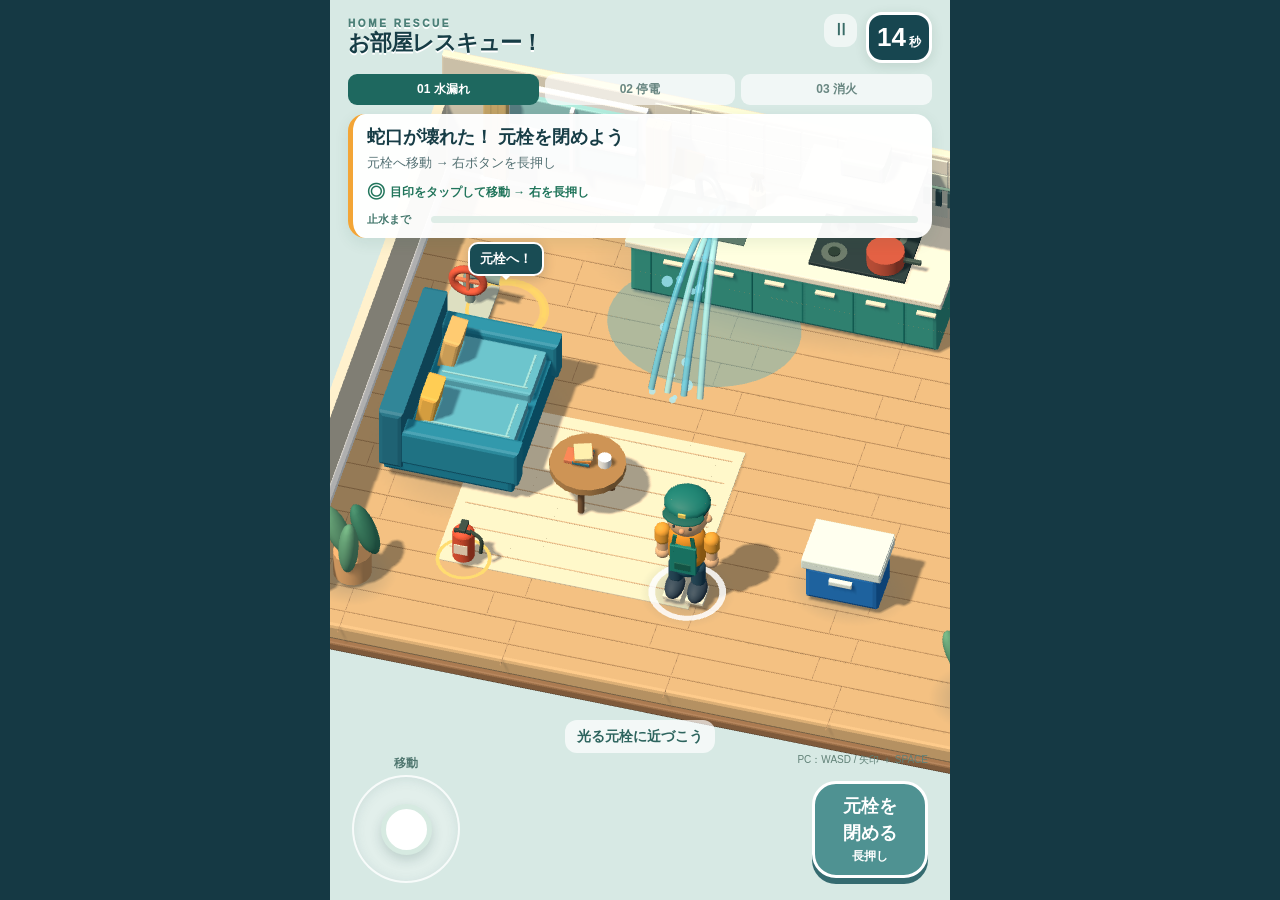
==== commit fa6add5f: "Improve insurance offer, result readability and Squadbeyond code" ====
--- a/game.html
+++ b/game.html
@@ -40,7 +40,8 @@
 #rotateNotice>span{font-size:48px;color:#228364}#rotateNotice b{font-size:21px}#rotateNotice p{font-size:14px;line-height:1.8;margin:0}
 @media(max-height:740px){#end{gap:5px;padding:10px 14px}#end h2{font-size:24px}#end #result{display:none}.fvArtwork .fvPrice{display:none}.readablePrice{display:block}.fvArtwork .fvTitle{max-height:85px}.fvArtwork{padding:0}.offerCard{padding:8px 11px}.offerBenefits{padding:5px 0}.offerAfter{margin-top:8px}#end .fine{font-size:12px;line-height:1.4}}
 @media(max-height:600px){#end{gap:4px}#end h2{font-size:22px}.fvArtwork .fvTitle{max-height:66px}.ctaBridge{font-size:12px}.readablePrice{padding:2px 0}.readablePrice strong{font-size:30px}.offerAfter{display:none}#end #replay{min-height:32px;padding:4px 10px}#operationGuide{font-size:11px;margin-top:3px}.guideIcon{font-size:15px}#toast{top:49px}}
-</style></head><body><main id="app"><canvas id="scene" aria-label="3Dお部屋レスキューゲーム"></canvas><div id="hud"><div class="top"><div class="logo"><small>HOME RESCUE</small>お部屋レスキュー！</div><div id="timer" class="time"><b id="clock">14</b>秒</div></div><div class="steps"><div class="step active">01 水漏れ</div><div class="step">02 停電</div><div class="step">03 消火</div></div><div id="mission"><div id="goal">蛇口が壊れた！ 元栓を閉めよう</div><div id="detail">光る目印へ移動 → 右ボタンを長押し</div><div id="operationGuide"><span class="guideIcon" aria-hidden="true">◎</span><span id="guideText">目印をタップして移動 → 右を長押し</span></div><div class="meterline"><span id="meterLabel">止水まで</span><div id="progress"><i></i></div></div></div></div><button id="pause" aria-label="一時停止">Ⅱ</button><div class="targetLabel" id="targetLabel">元栓へ！</div><div id="hint">左で移動 ・ 右でアクション</div><div id="controls"><div id="stick" role="application" aria-label="移動スティック"><div id="knob"></div></div><button id="action" aria-label="アクションを長押し"><span id="actionText">元栓を<br>閉める</span><small id="actionSub">長押し</small></button></div><div id="caption">PC：WASD / 矢印 ＋ SPACE</div><div id="intro"><div class="card"><div class="eyebrow">そのトラブル、止められる？</div><h1>お部屋<br><em>レスキュー！</em></h1><p class="introText"><b>左で移動、右でアクション。</b><br>水漏れ・停電・火災を解決！</p><div class="count" id="countdown">3</div><small>自動でスタートします</small></div></div><div class="flash" id="flash"></div><div id="toast" role="status"></div><div id="resolved"><div class="panel"><div class="stamp" id="stamp">✓</div><b id="resolveTitle">水が止まった！</b><p id="resolveDetail">でも、床は水びたし…</p></div></div><div id="end"><div id="result">3つのトラブルを体験！</div><h2>もしものあとも、<br>いつもの暮らしへ。</h2><p class="ctaBridge">トラブルは止めても、損害は残る。<br>家財や賠償への備えを、今のうちに。</p><div class="offerCard"><div class="fvArtwork"><img class="fvTitle" src="[data-uri]" alt="セブン-イレブンオリジナル商品 賃貸ライフの賢い選択 自分サイズの家財保険" width="750" height="304"><img class="fvPrice" src="[data-uri]" alt="保険期間2年で7,000円から。1日あたり約9.6円から。必要な補償額に合わせて選ぶ、自分サイズの家財保険" width="750" height="536"></div><div class="readablePrice"><span>保険期間2年で</span><strong>7,000<small>円〜</small></strong><span>1日あたり約9.6円〜</span></div><div class="offerBenefits"><span>WEBで<strong>最短3分</strong></span><span>補償額を<strong>自分で選べる</strong></span></div><a class="primary" id="cta" href="https://www.7-insurance.jp/lp/sej_mysizekazai/" target="_blank" rel="noopener">保険料・補償内容を確認する <span aria-hidden="true">›</span></a><p class="offerAfter">賃貸住宅にお住まいの方へ</p></div><p class="fine">ゲームは演出です。実際の事故時は身の安全を最優先に。描写した損害すべてが補償されるものではありません。補償条件・限度額等はリンク先の重要事項説明書・約款をご確認ください。</p><button class="secondary" id="replay">もう一度プレイ</button></div><div id="pauseLayer"><button id="resume" class="primary">ゲームに戻る</button></div><div id="rotateNotice" role="status"><span aria-hidden="true">↻</span><b>スマホを縦にして遊ぼう</b><p>縦に戻すと続きから再開します。<br>残り時間は減りません。</p></div><div id="error">3D表示を開始できませんでした。<br>WebGL対応ブラウザで開いてください。</div></main>
+#resolved{background:#173d464d}#resolved .panel{padding:24px 20px;border:3px solid #fff;max-height:95%;overflow:auto}#resolved #resolveBut{display:block;font-size:clamp(36px,10vw,48px);line-height:1.25;color:#c45222;margin:14px 0 6px}#resolved #resolveDetail{font-size:clamp(19px,5vw,24px);font-weight:800;line-height:1.6;color:#703b29;margin:0}#resolved .resolve-next{display:block;font-size:11px;line-height:1.7;margin-top:16px;color:#536971}
+</style></head><body><main id="app"><canvas id="scene" aria-label="3Dお部屋レスキューゲーム"></canvas><div id="hud"><div class="top"><div class="logo"><small>HOME RESCUE</small>お部屋レスキュー！</div><div id="timer" class="time"><b id="clock">14</b>秒</div></div><div class="steps"><div class="step active">01 水漏れ</div><div class="step">02 停電</div><div class="step">03 消火</div></div><div id="mission"><div id="goal">蛇口が壊れた！ 元栓を閉めよう</div><div id="detail">光る目印へ移動 → 右ボタンを長押し</div><div id="operationGuide"><span class="guideIcon" aria-hidden="true">◎</span><span id="guideText">目印をタップして移動 → 右を長押し</span></div><div class="meterline"><span id="meterLabel">止水まで</span><div id="progress"><i></i></div></div></div></div><button id="pause" aria-label="一時停止">Ⅱ</button><div class="targetLabel" id="targetLabel">元栓へ！</div><div id="hint">左で移動 ・ 右でアクション</div><div id="controls"><div id="stick" role="application" aria-label="移動スティック"><div id="knob"></div></div><button id="action" aria-label="アクションを長押し"><span id="actionText">元栓を<br>閉める</span><small id="actionSub">長押し</small></button></div><div id="caption">PC：WASD / 矢印 ＋ SPACE</div><div id="intro"><div class="card"><div class="eyebrow">そのトラブル、止められる？</div><h1>お部屋<br><em>レスキュー！</em></h1><p class="introText"><b>左で移動、右でアクション。</b><br>水漏れ・停電・火災を解決！</p><div class="count" id="countdown">3</div><small>自動でスタートします</small></div></div><div class="flash" id="flash"></div><div id="toast" role="status"></div><div id="resolved"><div class="panel"><div class="stamp" id="stamp">✓</div><b id="resolveTitle">水が止まった！</b><strong id="resolveBut">でも…</strong><p id="resolveDetail">床は水びたし…</p><small class="resolve-next">トラブルのあとにも、損害が残ることがあります</small></div></div><div id="end"><div id="result">3つのトラブルを体験！</div><h2>もしものあとも、<br>いつもの暮らしへ。</h2><p class="ctaBridge">トラブルは止めても、損害は残る。<br>家財や賠償への備えを、今のうちに。</p><div class="offerCard"><div class="fvArtwork"><img class="fvTitle" src="[data-uri]" alt="セブン-イレブンオリジナル商品 賃貸ライフの賢い選択 自分サイズの家財保険" width="750" height="304"><img class="fvPrice" src="[data-uri]" alt="保険期間2年で7,000円から。1日あたり約9.6円から。必要な補償額に合わせて選ぶ、自分サイズの家財保険" width="750" height="536"></div><div class="readablePrice"><span>保険期間2年で</span><strong>7,000<small>円〜</small></strong><span>1日あたり約9.6円〜</span></div><div class="offerBenefits"><span>WEBで<strong>最短3分</strong></span><span>補償額を<strong>自分で選べる</strong></span></div><a class="primary" id="cta" href="https://www.7-insurance.jp/lp/sej_mysizekazai/" target="_blank" rel="noopener">保険料・補償内容を確認する <span aria-hidden="true">›</span></a><p class="offerAfter">賃貸住宅にお住まいの方へ</p></div><p class="fine">ゲームは演出です。実際の事故時は身の安全を最優先に。描写した損害すべてが補償されるものではありません。補償条件・限度額等はリンク先の重要事項説明書・約款をご確認ください。</p><button class="secondary" id="replay">もう一度プレイ</button></div><div id="pauseLayer"><button id="resume" class="primary">ゲームに戻る</button></div><div id="rotateNotice" role="status"><span aria-hidden="true">↻</span><b>スマホを縦にして遊ぼう</b><p>縦に戻すと続きから再開します。<br>残り時間は減りません。</p></div><div id="error">3D表示を開始できませんでした。<br>WebGL対応ブラウザで開いてください。</div></main>
 <!--
 Three.js - MIT License
 Copyright 2010-2023 Three.js Authors
@@ -138,8 +139,8 @@
 function clearInput(){keys.clear();stickInput.x=stickInput.y=0;movePointer=actionPointer=null;actionHeld=false;autoPath=[];$('#knob').style.transform='';$('#action').classList.remove('held')}function toast(s){$('#toast').textContent=s;$('#toast').style.opacity=1;toastTime=1.5}function flash(){cameraKick=.14;$('#flash').style.opacity=.7}function fly(obj,parent,end,done){const from=obj.getWorldPosition(new T.Vector3());scene.attach(obj);flies.push({obj,parent,end,from,t:0,done})}function animateFlies(dt){flies=flies.filter(f=>{f.t=Math.min(1,f.t+dt*3.3);const to=f.parent.localToWorld(f.end.clone()),t=1-Math.pow(1-f.t,3);f.obj.position.lerpVectors(f.from,to,t);f.obj.position.y+=Math.sin(f.t*Math.PI)*1.2;f.obj.rotation.y+=dt*7;if(f.t>=1){f.parent.add(f.obj);f.obj.position.copy(f.end);f.obj.rotation.set(0,0,0);f.done?.();return false}return true})}
 function setStage(n){stage=n;mode='play';remaining=durations[n];transition=1.4;work=0;$('#mission').dataset.stage=n;cooldown=0;clearInput();$('#goal').textContent=titles[n];$('#resolved').style.display='none';document.querySelectorAll('.step').forEach((e,i)=>e.className='step'+(i===n?' active':i<n?' done':''));$('#targetLabel').style.display='block';if(n===1){flash();hemi.intensity=.85;sun.intensity=1.25;fridgeLed.material=mat(0x4a5b50);breakerLed.material=mat(0x8a4a34);breakerSwitch.rotation.x=.6;tvScreen.material=mat(0x283f3e);windowGlass.material=mat(0x6e94a0);toast('冷蔵庫が止まった！')}if(n===2){hemi.intensity=1.15;sun.intensity=2.8;load=[];basket.visible=false;flies=flies.filter(f=>f.obj.userData.status!=='carried');foods.forEach(f=>{if(f.userData.status==='carried'){scene.attach(f);f.visible=false}});toast('消火器を取りに行こう！')}updateUI()}
 function reset(){clearInput();mode='intro';stage=0;$('#mission').dataset.stage=0;introTime=3;remaining=14;elapsed=0;paused=false;work=0;load=[];delivered=collected=0;flies=[];hasExt=false;valveClosed=false;spray=false;stageWins=[false,false,false];damage=0;toastTime=0;hero.position.set(.2,0,2.9);hero.rotation.set(0,0,0);hero.scale.setScalar(1.20);basket.visible=false;nozzle.visible=false;extHome.add(ext);ext.position.set(0,0,0);ext.rotation.set(0,0,0);extHome.visible=true;fridgeDoor.rotation.y=0;coolerLid.rotation.z=0;hemi.intensity=1.35;sun.intensity=3.1;fridgeLed.material=mat(0x61daaf);breakerLed.material=mat(0x73d8ab);breakerSwitch.rotation.x=0;tvScreen.material=mat(0x82d0c7);windowGlass.material=mat(0x9edbdd);wheel.rotation.z=0;clusters.forEach(c=>c.heat=1);kitchenMeshes.forEach(k=>k.m.material=mat(k.original));soot.forEach(m=>m.material.opacity=0);scorchedFloor.material.opacity=0;for(const p of [waterPool,sprayPool,sparkPool])p.particles.forEach(a=>a.life=0);resetFoods();$('#intro').style.display='flex';$('#end').style.display='none';$('#resolved').style.display='none';$('#toast').style.opacity=0;$('#hud').style.display='block';$('#controls').style.display='flex';$('#hint').style.display='block';$('#pause').style.display='block';$('#pauseLayer').style.display='none';$('#caption').style.display='';$('#goal').textContent=titles[0];document.querySelectorAll('.step').forEach((e,i)=>e.className='step'+(i===0?' active':''));updateUI()}
-function resolve(win){if(mode!=='play')return;stageWins[stage]=win;mode='resolved';transition=2.0;clearInput();spray=false;$('#resolved').style.display='flex';$('#targetLabel').style.display='none';$('#stamp').textContent=win?'✓':'!';$('#resolveTitle').textContent=win?['水が止まった！','食品を救出！','消火成功！'][stage]:'時間切れ！';$('#resolveDetail').textContent=win?['でも、床は水びたし…','でも、冷蔵庫は故障したまま…','でも、キッチンは丸焦げ…'][stage]:['水漏れで床に被害が…','冷蔵庫の食品が心配…','火災による損害が…'][stage];if(stage===0)valveClosed=win;if(stage===2)damage=Math.max(damage,.72);window.dispatchEvent(new CustomEvent('rescue:stage',{detail:{stage,success:win,remaining}}))}
-function end(){window.parent.postMessage({type:'rescue:complete',successes:stageWins.filter(Boolean).length},location.origin);mode='end';$('#resolved').style.display='none';$('#end').style.display='flex';for(const id of ['#hud','#controls','#hint','#targetLabel','#pause','#caption'])$(id).style.display='none';$('#result').textContent=`レスキュー成功 ${stageWins.filter(Boolean).length} / 3`;window.dispatchEvent(new CustomEvent('rescue:complete',{detail:{successes:stageWins.filter(Boolean).length,delivered,duration:elapsed}}))}
+function resolve(win){if(mode!=='play')return;stageWins[stage]=win;mode='resolved';transition=5.0;clearInput();spray=false;$('#resolved').style.display='flex';$('#targetLabel').style.display='none';$('#stamp').textContent=win?'✓':'!';$('#resolveTitle').textContent=win?['水が止まった！','食品を救出！','消火成功！'][stage]:'時間切れ！';$('#resolveBut').textContent=win?'でも…':'そのあと…';$('#resolveDetail').textContent=win?['床は水びたし…','冷蔵庫は故障したまま…','キッチンは丸焦げ…'][stage]:['水漏れで床に被害が…','冷蔵庫の食品が心配…','火災による損害が…'][stage];if(stage===0)valveClosed=win;if(stage===2)damage=Math.max(damage,.72);window.dispatchEvent(new CustomEvent('rescue:stage',{detail:{stage,success:win,remaining}}))}
+function end(){window.parent.postMessage({type:'rescue:complete',successes:stageWins.filter(Boolean).length},document.referrer?new URL(document.referrer).origin:location.origin);mode='end';$('#resolved').style.display='none';$('#end').style.display='flex';for(const id of ['#hud','#controls','#hint','#targetLabel','#pause','#caption'])$(id).style.display='none';$('#result').textContent=`レスキュー成功 ${stageWins.filter(Boolean).length} / 3`;window.dispatchEvent(new CustomEvent('rescue:complete',{detail:{successes:stageWins.filter(Boolean).length,delivered,duration:elapsed}}))}
 function setPause(v){paused=v;clearInput();$('#pauseLayer').style.display=v?'flex':'none'}$('#pause').onclick=()=>setPause(true);$('#resume').onclick=()=>setPause(false);$('#replay').onclick=reset;$('#cta').onclick=()=>window.dispatchEvent(new CustomEvent('rescue:cta'));
 function startEarly(){if(mode==='intro'){introTime=0;$('#intro').style.display='none';setStage(0)}}const stick=$('#stick');function stickMove(e){const b=stick.getBoundingClientRect(),dx=e.clientX-b.left-b.width/2,dy=e.clientY-b.top-b.height/2,max=b.width*.30,len=Math.hypot(dx,dy),k=Math.min(1,max/(len||1));stickInput.x=dx*k/max;stickInput.y=dy*k/max;autoPath=[];$('#knob').style.transform=`translate(${dx*k}px,${dy*k}px)`}stick.addEventListener('pointerdown',e=>{if(paused||orientationBlocked)return;startEarly();if(mode!=='play')return;movePointer=e.pointerId;stick.setPointerCapture(movePointer);stickMove(e)});stick.addEventListener('pointermove',e=>{if(movePointer===e.pointerId)stickMove(e)});for(const type of ['pointerup','pointercancel','lostpointercapture'])stick.addEventListener(type,e=>{if(movePointer===e.pointerId){movePointer=null;stickInput.x=stickInput.y=0;$('#knob').style.transform=''}});const action=$('#action');action.addEventListener('pointerdown',e=>{if(paused||orientationBlocked)return;startEarly();if(mode!=='play')return;actionPointer=e.pointerId;action.setPointerCapture(actionPointer);actionHeld=true;counts.pointerActions++;e.preventDefault()});for(const type of ['pointerup','pointercancel','lostpointercapture'])action.addEventListener(type,e=>{if(actionPointer===e.pointerId){actionPointer=null;actionHeld=false}});window.addEventListener('keydown',e=>{if(['ArrowUp','ArrowDown','ArrowLeft','ArrowRight','w','a','s','d','W','A','S','D',' '].includes(e.key)){e.preventDefault();if(paused||orientationBlocked)return;startEarly();keys.add(e.key.toLowerCase());if(e.key!==' ')autoPath=[]}});window.addEventListener('keyup',e=>keys.delete(e.key.toLowerCase()));window.addEventListener('blur',()=>{if(mode!=='end')setPause(true)});document.addEventListener('visibilitychange',()=>{if(document.hidden&&mode!=='end')setPause(true)});
 $('#targetLabel').addEventListener('pointerdown',e=>{if(mode==='play'&&!paused&&!orientationBlocked){const t=target();autoPath=pathTo(t.x,t.z);e.preventDefault()}});const ray=new T.Raycaster(),plane=new T.Plane(new T.Vector3(0,1,0),0);$('#scene').addEventListener('pointerdown',e=>{if(paused||orientationBlocked)return;startEarly();if(mode!=='play')return;const b=app.getBoundingClientRect();ray.setFromCamera(new T.Vector2((e.clientX-b.left)/b.width*2-1,-(e.clientY-b.top)/b.height*2+1),camera);const hit=new T.Vector3();if(ray.ray.intersectPlane(plane,hit))autoPath=pathTo(hit.x,hit.z)});
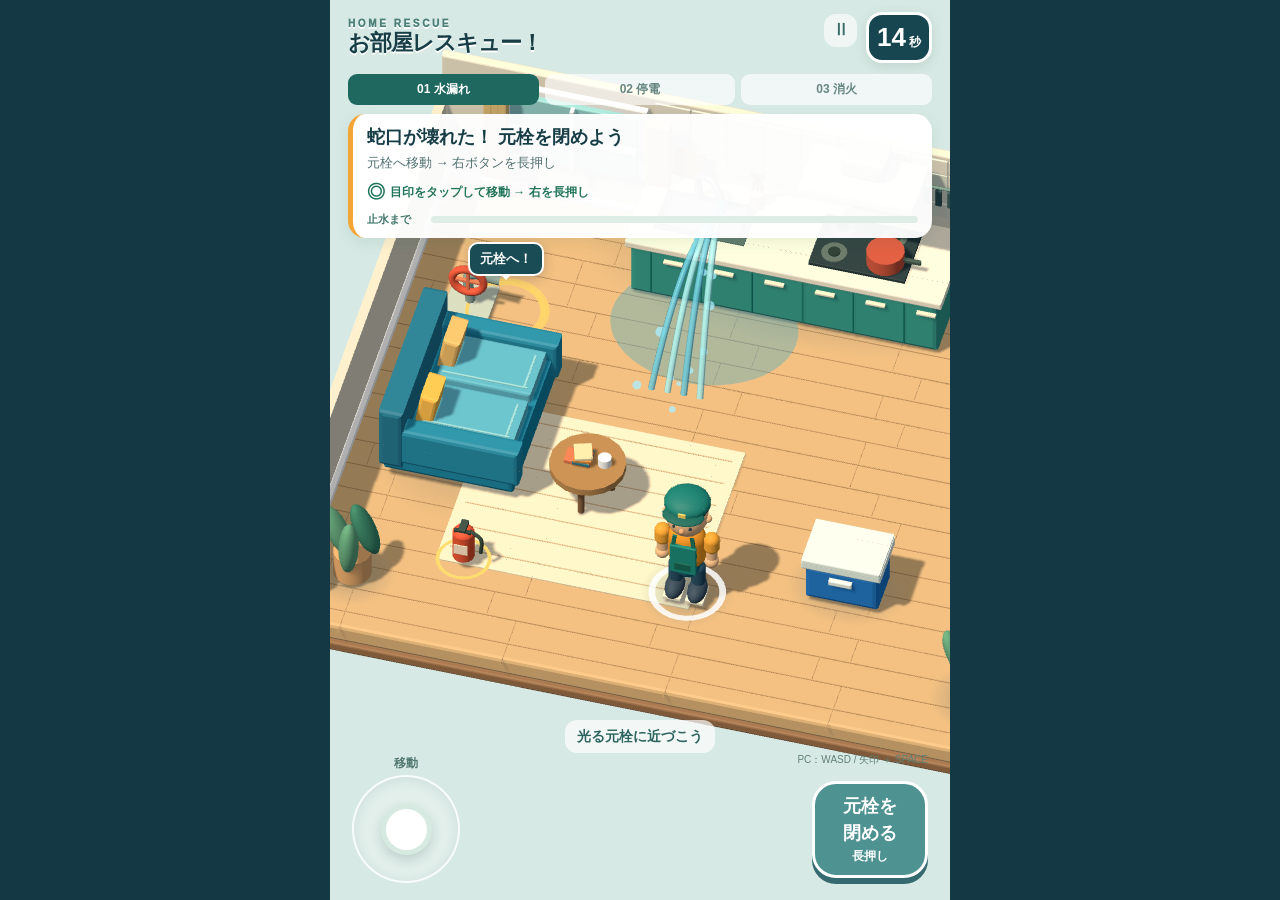
==== commit b6ff4f32: "Refine result cards with integrated success and damage visual hierarchy" ====
--- a/game.html
+++ b/game.html
@@ -40,8 +40,21 @@
 #rotateNotice>span{font-size:48px;color:#228364}#rotateNotice b{font-size:21px}#rotateNotice p{font-size:14px;line-height:1.8;margin:0}
 @media(max-height:740px){#end{gap:5px;padding:10px 14px}#end h2{font-size:24px}#end #result{display:none}.fvArtwork .fvPrice{display:none}.readablePrice{display:block}.fvArtwork .fvTitle{max-height:85px}.fvArtwork{padding:0}.offerCard{padding:8px 11px}.offerBenefits{padding:5px 0}.offerAfter{margin-top:8px}#end .fine{font-size:12px;line-height:1.4}}
 @media(max-height:600px){#end{gap:4px}#end h2{font-size:22px}.fvArtwork .fvTitle{max-height:66px}.ctaBridge{font-size:12px}.readablePrice{padding:2px 0}.readablePrice strong{font-size:30px}.offerAfter{display:none}#end #replay{min-height:32px;padding:4px 10px}#operationGuide{font-size:11px;margin-top:3px}.guideIcon{font-size:15px}#toast{top:49px}}
-#resolved{background:#173d464d}#resolved .panel{padding:24px 20px;border:3px solid #fff;max-height:95%;overflow:auto}#resolved #resolveBut{display:block;font-size:clamp(36px,10vw,48px);line-height:1.25;color:#c45222;margin:14px 0 6px}#resolved #resolveDetail{font-size:clamp(19px,5vw,24px);font-weight:800;line-height:1.6;color:#703b29;margin:0}#resolved .resolve-next{display:block;font-size:11px;line-height:1.7;margin-top:16px;color:#536971}
-</style></head><body><main id="app"><canvas id="scene" aria-label="3Dお部屋レスキューゲーム"></canvas><div id="hud"><div class="top"><div class="logo"><small>HOME RESCUE</small>お部屋レスキュー！</div><div id="timer" class="time"><b id="clock">14</b>秒</div></div><div class="steps"><div class="step active">01 水漏れ</div><div class="step">02 停電</div><div class="step">03 消火</div></div><div id="mission"><div id="goal">蛇口が壊れた！ 元栓を閉めよう</div><div id="detail">光る目印へ移動 → 右ボタンを長押し</div><div id="operationGuide"><span class="guideIcon" aria-hidden="true">◎</span><span id="guideText">目印をタップして移動 → 右を長押し</span></div><div class="meterline"><span id="meterLabel">止水まで</span><div id="progress"><i></i></div></div></div></div><button id="pause" aria-label="一時停止">Ⅱ</button><div class="targetLabel" id="targetLabel">元栓へ！</div><div id="hint">左で移動 ・ 右でアクション</div><div id="controls"><div id="stick" role="application" aria-label="移動スティック"><div id="knob"></div></div><button id="action" aria-label="アクションを長押し"><span id="actionText">元栓を<br>閉める</span><small id="actionSub">長押し</small></button></div><div id="caption">PC：WASD / 矢印 ＋ SPACE</div><div id="intro"><div class="card"><div class="eyebrow">そのトラブル、止められる？</div><h1>お部屋<br><em>レスキュー！</em></h1><p class="introText"><b>左で移動、右でアクション。</b><br>水漏れ・停電・火災を解決！</p><div class="count" id="countdown">3</div><small>自動でスタートします</small></div></div><div class="flash" id="flash"></div><div id="toast" role="status"></div><div id="resolved"><div class="panel"><div class="stamp" id="stamp">✓</div><b id="resolveTitle">水が止まった！</b><strong id="resolveBut">でも…</strong><p id="resolveDetail">床は水びたし…</p><small class="resolve-next">トラブルのあとにも、損害が残ることがあります</small></div></div><div id="end"><div id="result">3つのトラブルを体験！</div><h2>もしものあとも、<br>いつもの暮らしへ。</h2><p class="ctaBridge">トラブルは止めても、損害は残る。<br>家財や賠償への備えを、今のうちに。</p><div class="offerCard"><div class="fvArtwork"><img class="fvTitle" src="[data-uri]" alt="セブン-イレブンオリジナル商品 賃貸ライフの賢い選択 自分サイズの家財保険" width="750" height="304"><img class="fvPrice" src="[data-uri]" alt="保険期間2年で7,000円から。1日あたり約9.6円から。必要な補償額に合わせて選ぶ、自分サイズの家財保険" width="750" height="536"></div><div class="readablePrice"><span>保険期間2年で</span><strong>7,000<small>円〜</small></strong><span>1日あたり約9.6円〜</span></div><div class="offerBenefits"><span>WEBで<strong>最短3分</strong></span><span>補償額を<strong>自分で選べる</strong></span></div><a class="primary" id="cta" href="https://www.7-insurance.jp/lp/sej_mysizekazai/" target="_blank" rel="noopener">保険料・補償内容を確認する <span aria-hidden="true">›</span></a><p class="offerAfter">賃貸住宅にお住まいの方へ</p></div><p class="fine">ゲームは演出です。実際の事故時は身の安全を最優先に。描写した損害すべてが補償されるものではありません。補償条件・限度額等はリンク先の重要事項説明書・約款をご確認ください。</p><button class="secondary" id="replay">もう一度プレイ</button></div><div id="pauseLayer"><button id="resume" class="primary">ゲームに戻る</button></div><div id="rotateNotice" role="status"><span aria-hidden="true">↻</span><b>スマホを縦にして遊ぼう</b><p>縦に戻すと続きから再開します。<br>残り時間は減りません。</p></div><div id="error">3D表示を開始できませんでした。<br>WebGL対応ブラウザで開いてください。</div></main>
+/* Result card: success first, then the remaining damage. */
+#resolved{background:#163c4866;backdrop-filter:blur(3px)}
+#resolved .panel{width:calc(100% - 40px);max-width:360px;padding:0;border:2px solid #fff;border-radius:26px;overflow:hidden;background:#fffdf7;box-shadow:0 18px 60px #102f4540;max-height:92%;animation:result-in .28s ease-out}
+.resolve-success{display:flex;align-items:center;justify-content:center;gap:10px;padding:25px 16px 32px;background:#eaf5ef}
+#resolved .stamp{width:34px;height:34px;flex-shrink:0;margin:0;border:2px solid #fff;background:#26836a;color:#fff;font-size:23px;box-shadow:0 2px 5px #19654c18}
+#resolved #resolveTitle{font-size:clamp(20px,5.7vw,25px);line-height:1.35;color:#216c56;letter-spacing:-.02em}
+.resolve-aftermath{position:relative;padding:32px 18px 23px;border-top:1px solid #ecdabb;background:#fffaf0}
+#resolved #resolveBut{position:absolute;top:0;left:50%;transform:translate(-50%,-50%) rotate(-3deg);display:block;width:max-content;padding:5px 23px 7px;border:3px solid #fffdf7;border-radius:12px;background:#efaa43;box-shadow:0 3px 0 #cb872b;color:#493419;font-size:28px;line-height:1.2;letter-spacing:.03em}
+.resolve-damage-icon{display:flex;align-items:center;justify-content:center;margin:5px auto 12px;width:49px;height:49px;border:1px solid #ebd7b7;border-radius:50%;background:#fff;color:#b97832}
+.resolve-damage-icon svg{width:27px;height:27px}
+#resolved #resolveDetail{font-size:clamp(20px,5.8vw,25px);line-height:1.55;font-weight:800;color:#4b493e;margin:0;letter-spacing:-.025em;overflow-wrap:anywhere}
+#resolved .resolve-next{display:block;font-size:12px;line-height:1.8;color:#80725f;margin:12px auto 0;padding-top:12px;border-top:1px dashed #e6d8be;max-width:260px}
+@keyframes result-in{from{opacity:0;transform:translateY(12px) scale(.97)}to{opacity:1;transform:none}}
+@media(prefers-reduced-motion:reduce){#resolved .panel{animation:none}}
+</style></head><body><main id="app"><canvas id="scene" aria-label="3Dお部屋レスキューゲーム"></canvas><div id="hud"><div class="top"><div class="logo"><small>HOME RESCUE</small>お部屋レスキュー！</div><div id="timer" class="time"><b id="clock">14</b>秒</div></div><div class="steps"><div class="step active">01 水漏れ</div><div class="step">02 停電</div><div class="step">03 消火</div></div><div id="mission"><div id="goal">蛇口が壊れた！ 元栓を閉めよう</div><div id="detail">光る目印へ移動 → 右ボタンを長押し</div><div id="operationGuide"><span class="guideIcon" aria-hidden="true">◎</span><span id="guideText">目印をタップして移動 → 右を長押し</span></div><div class="meterline"><span id="meterLabel">止水まで</span><div id="progress"><i></i></div></div></div></div><button id="pause" aria-label="一時停止">Ⅱ</button><div class="targetLabel" id="targetLabel">元栓へ！</div><div id="hint">左で移動 ・ 右でアクション</div><div id="controls"><div id="stick" role="application" aria-label="移動スティック"><div id="knob"></div></div><button id="action" aria-label="アクションを長押し"><span id="actionText">元栓を<br>閉める</span><small id="actionSub">長押し</small></button></div><div id="caption">PC：WASD / 矢印 ＋ SPACE</div><div id="intro"><div class="card"><div class="eyebrow">そのトラブル、止められる？</div><h1>お部屋<br><em>レスキュー！</em></h1><p class="introText"><b>左で移動、右でアクション。</b><br>水漏れ・停電・火災を解決！</p><div class="count" id="countdown">3</div><small>自動でスタートします</small></div></div><div class="flash" id="flash"></div><div id="toast" role="status"></div><div id="resolved" role="status" aria-live="polite"><div class="panel"><div class="resolve-success"><div class="stamp" id="stamp" aria-hidden="true">✓</div><b id="resolveTitle">水が止まった！</b></div><div class="resolve-aftermath"><strong id="resolveBut">でも…</strong><span class="resolve-damage-icon" aria-hidden="true"><svg viewBox="0 0 32 32" fill="none" stroke="currentColor" stroke-width="1.8" stroke-linecap="round" stroke-linejoin="round"><path d="M5 15 16 5l11 10M8 13v13h16V13M14 26v-7h4v7"/><path d="m17 9-3 5 4 1-3 5"/></svg></span><p id="resolveDetail">床は水びたし…</p><small class="resolve-next">トラブルが収まっても、<br>修理や買い替えが必要になることも。</small></div></div></div><div id="end"><div id="result">3つのトラブルを体験！</div><h2>もしものあとも、<br>いつもの暮らしへ。</h2><p class="ctaBridge">トラブルは止めても、損害は残る。<br>家財や賠償への備えを、今のうちに。</p><div class="offerCard"><div class="fvArtwork"><img class="fvTitle" src="[data-uri]" alt="セブン-イレブンオリジナル商品 賃貸ライフの賢い選択 自分サイズの家財保険" width="750" height="304"><img class="fvPrice" src="[data-uri]" alt="保険期間2年で7,000円から。1日あたり約9.6円から。必要な補償額に合わせて選ぶ、自分サイズの家財保険" width="750" height="536"></div><div class="readablePrice"><span>保険期間2年で</span><strong>7,000<small>円〜</small></strong><span>1日あたり約9.6円〜</span></div><div class="offerBenefits"><span>WEBで<strong>最短3分</strong></span><span>補償額を<strong>自分で選べる</strong></span></div><a class="primary" id="cta" href="https://www.7-insurance.jp/lp/sej_mysizekazai/" target="_blank" rel="noopener">保険料・補償内容を確認する <span aria-hidden="true">›</span></a><p class="offerAfter">賃貸住宅にお住まいの方へ</p></div><p class="fine">ゲームは演出です。実際の事故時は身の安全を最優先に。描写した損害すべてが補償されるものではありません。補償条件・限度額等はリンク先の重要事項説明書・約款をご確認ください。</p><button class="secondary" id="replay">もう一度プレイ</button></div><div id="pauseLayer"><button id="resume" class="primary">ゲームに戻る</button></div><div id="rotateNotice" role="status"><span aria-hidden="true">↻</span><b>スマホを縦にして遊ぼう</b><p>縦に戻すと続きから再開します。<br>残り時間は減りません。</p></div><div id="error">3D表示を開始できませんでした。<br>WebGL対応ブラウザで開いてください。</div></main>
 <!--
 Three.js - MIT License
 Copyright 2010-2023 Three.js Authors
